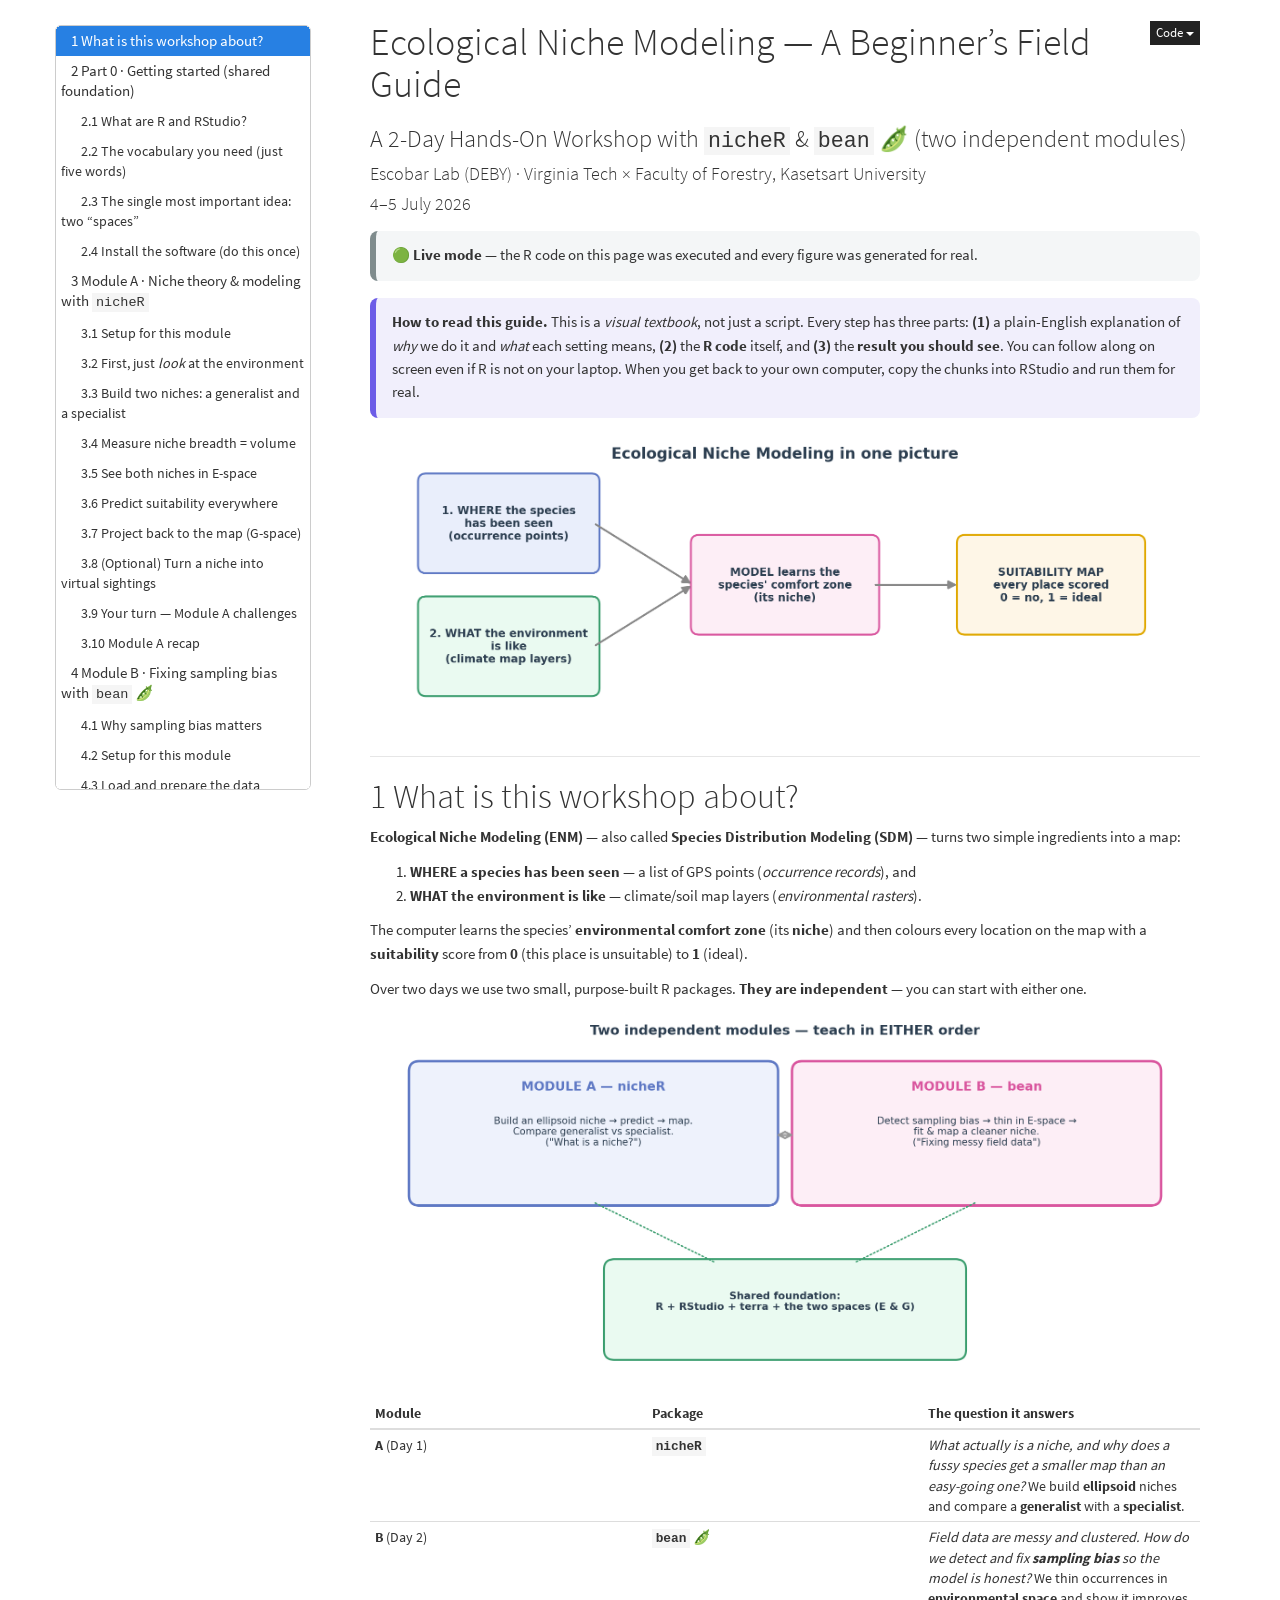
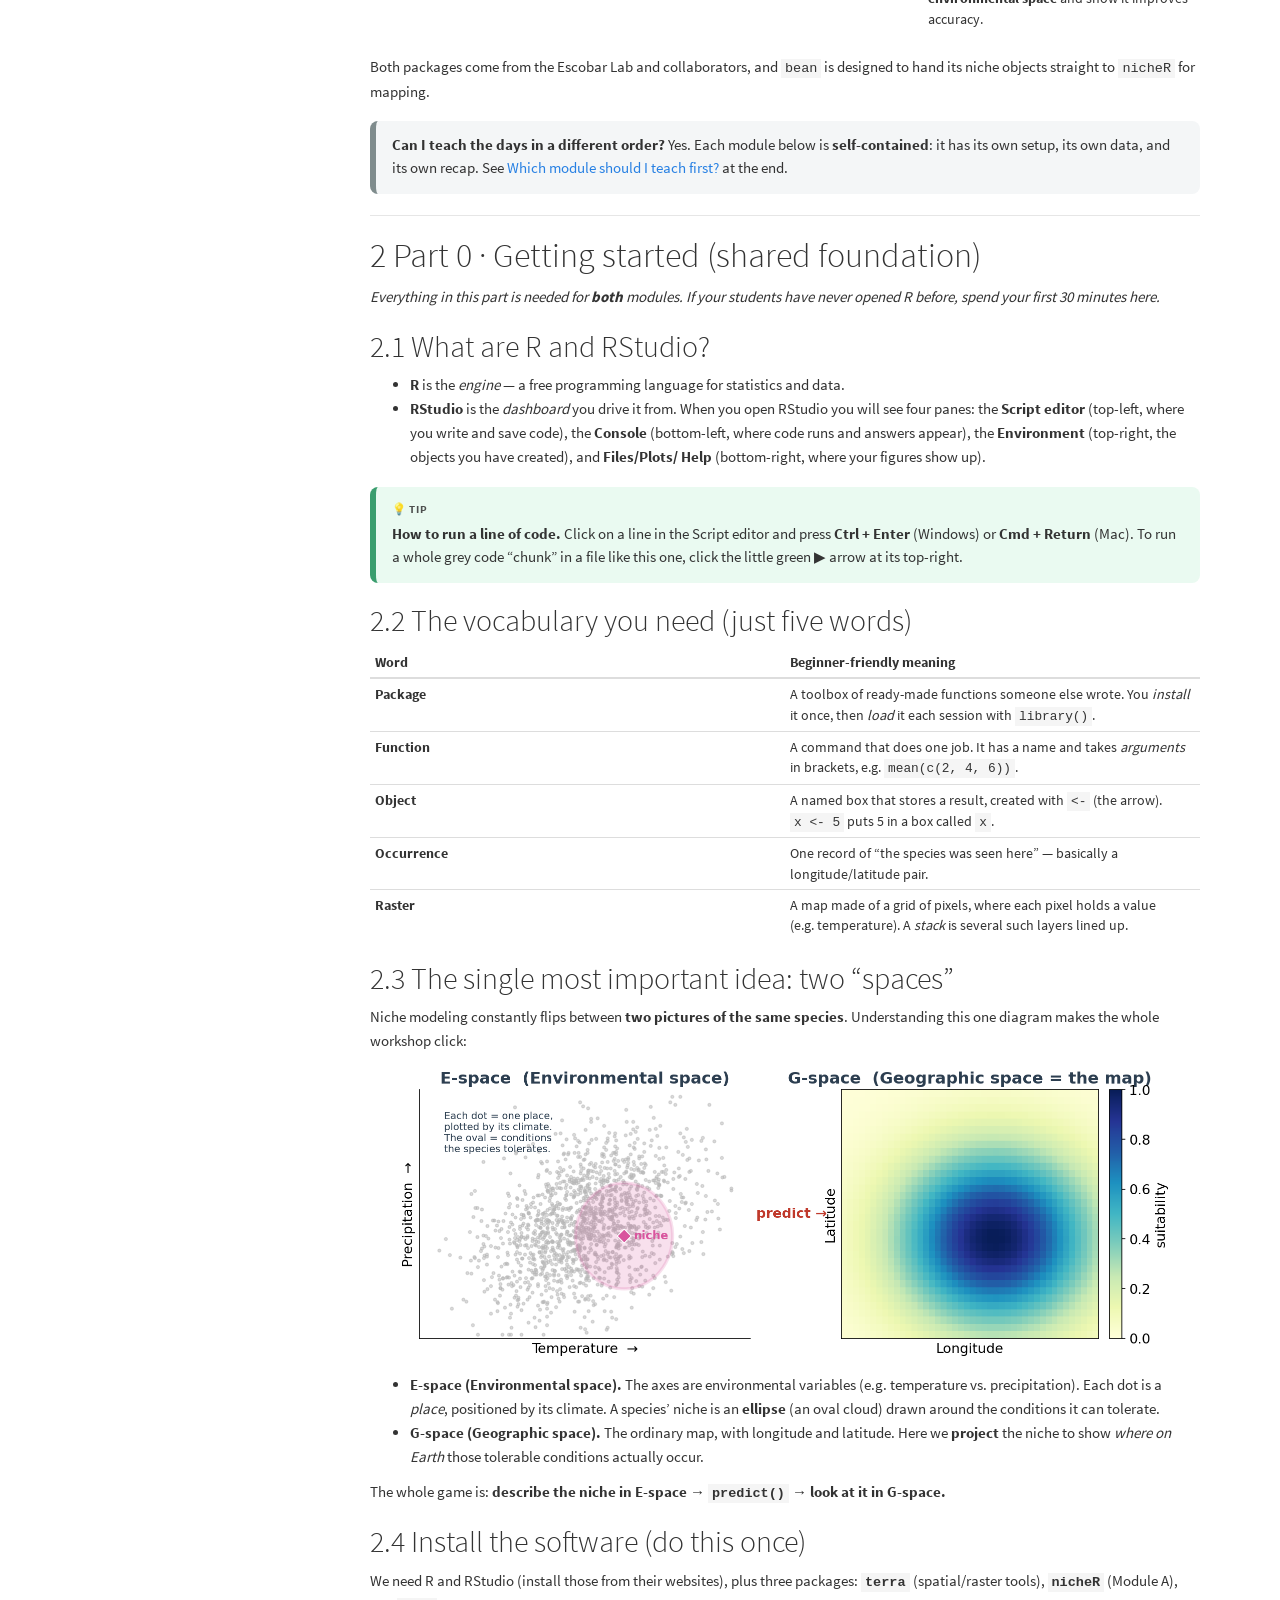
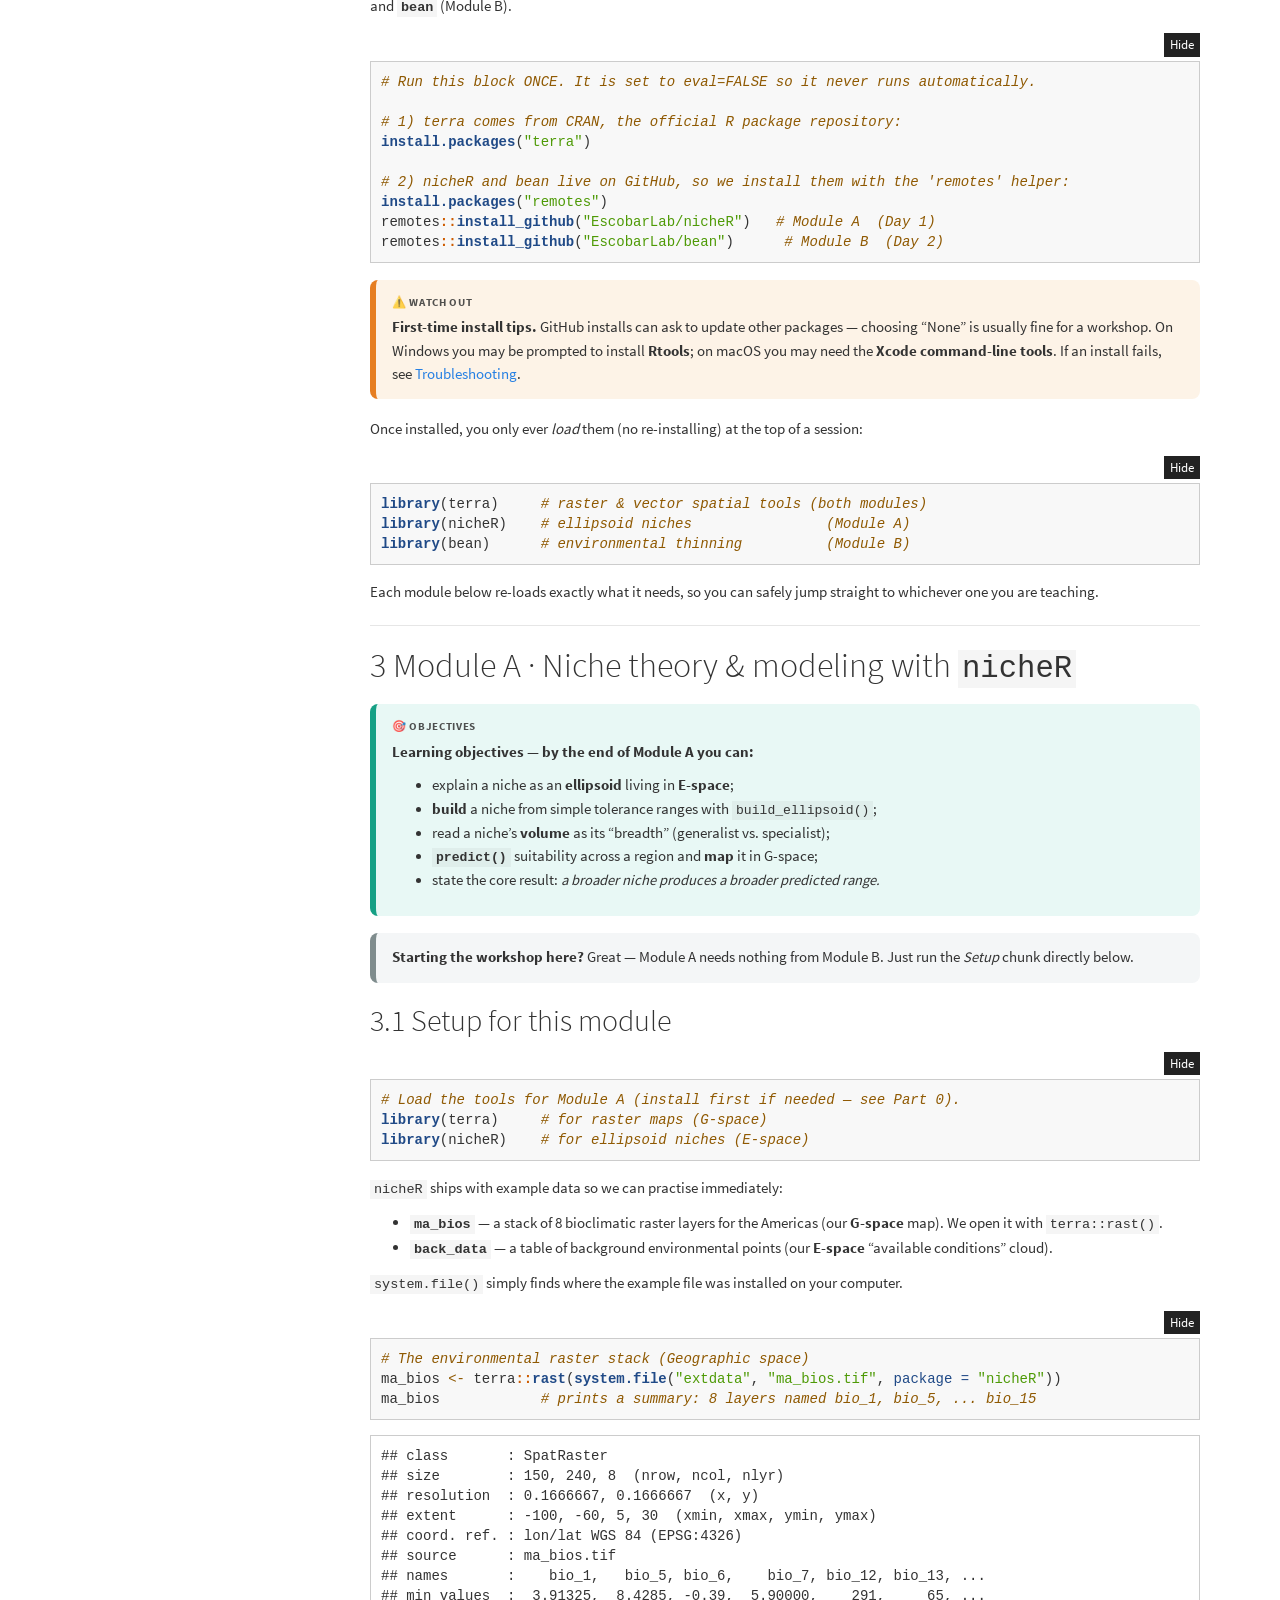
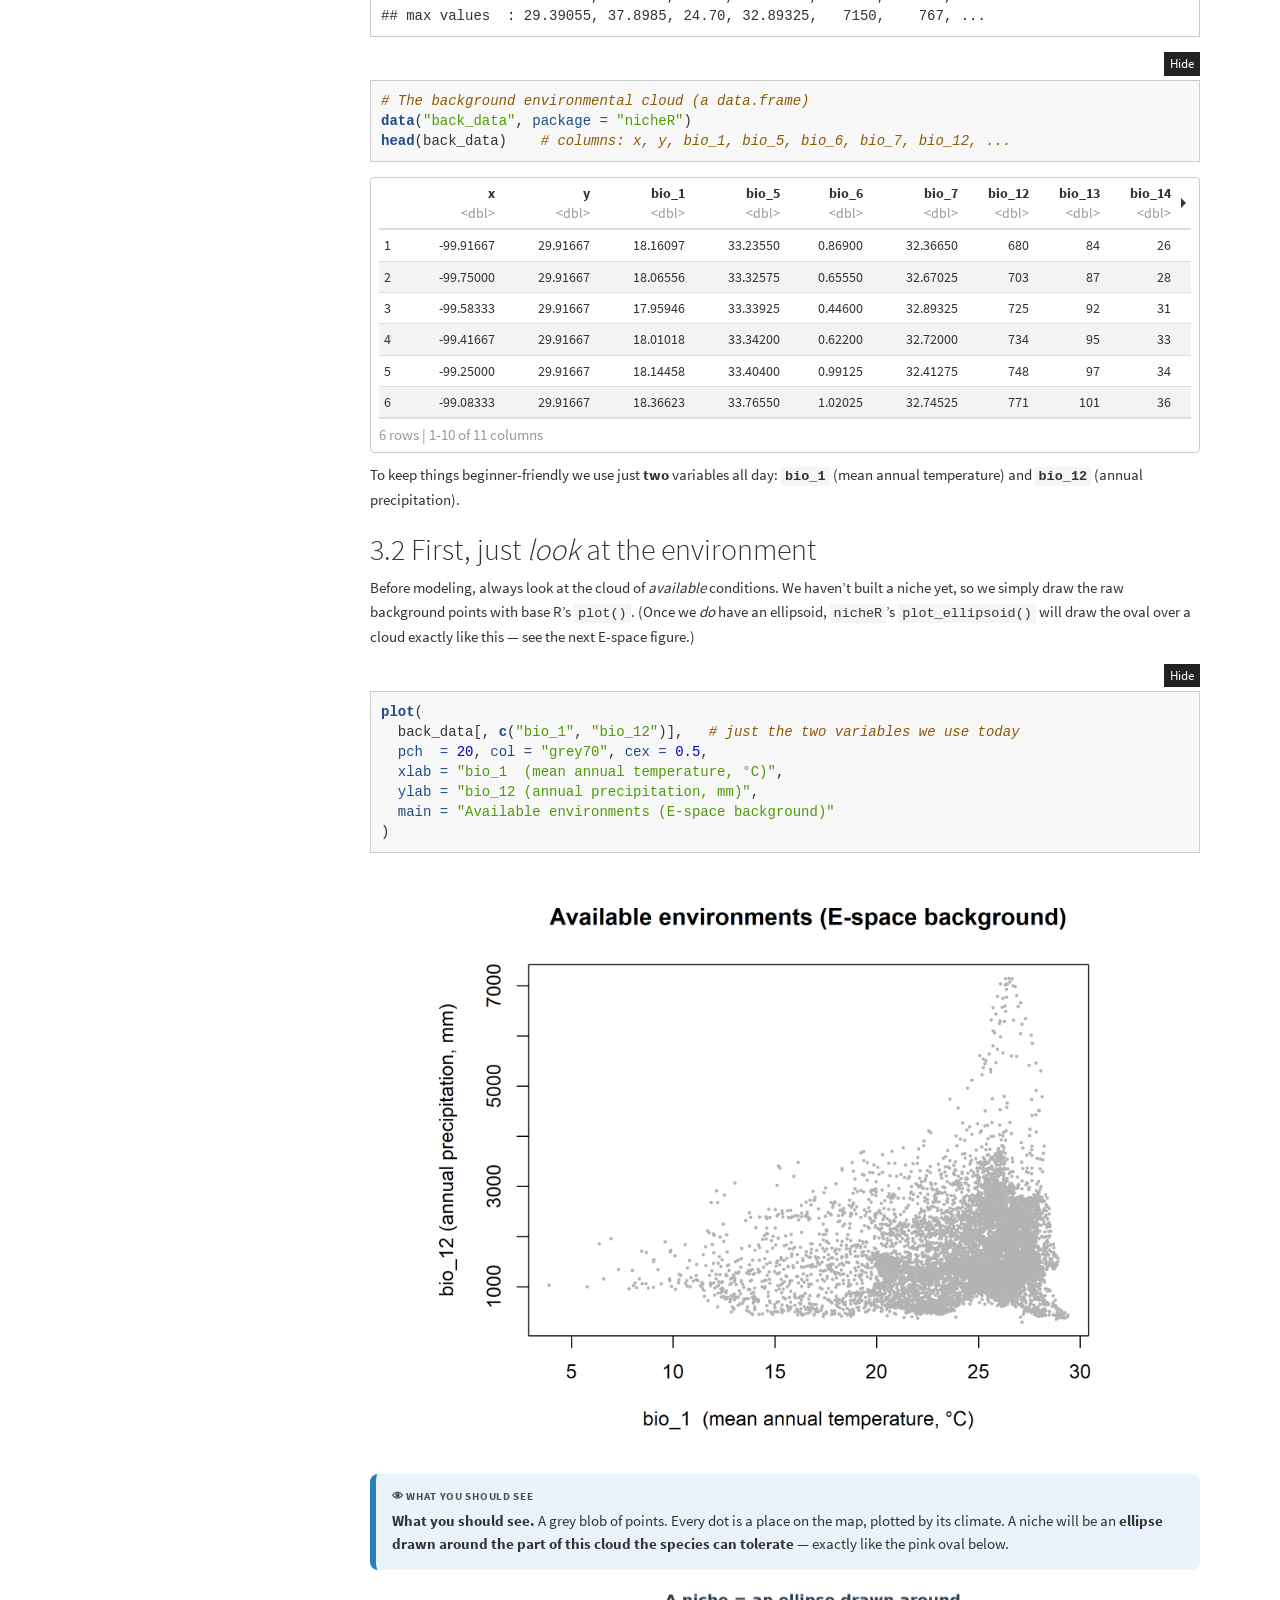
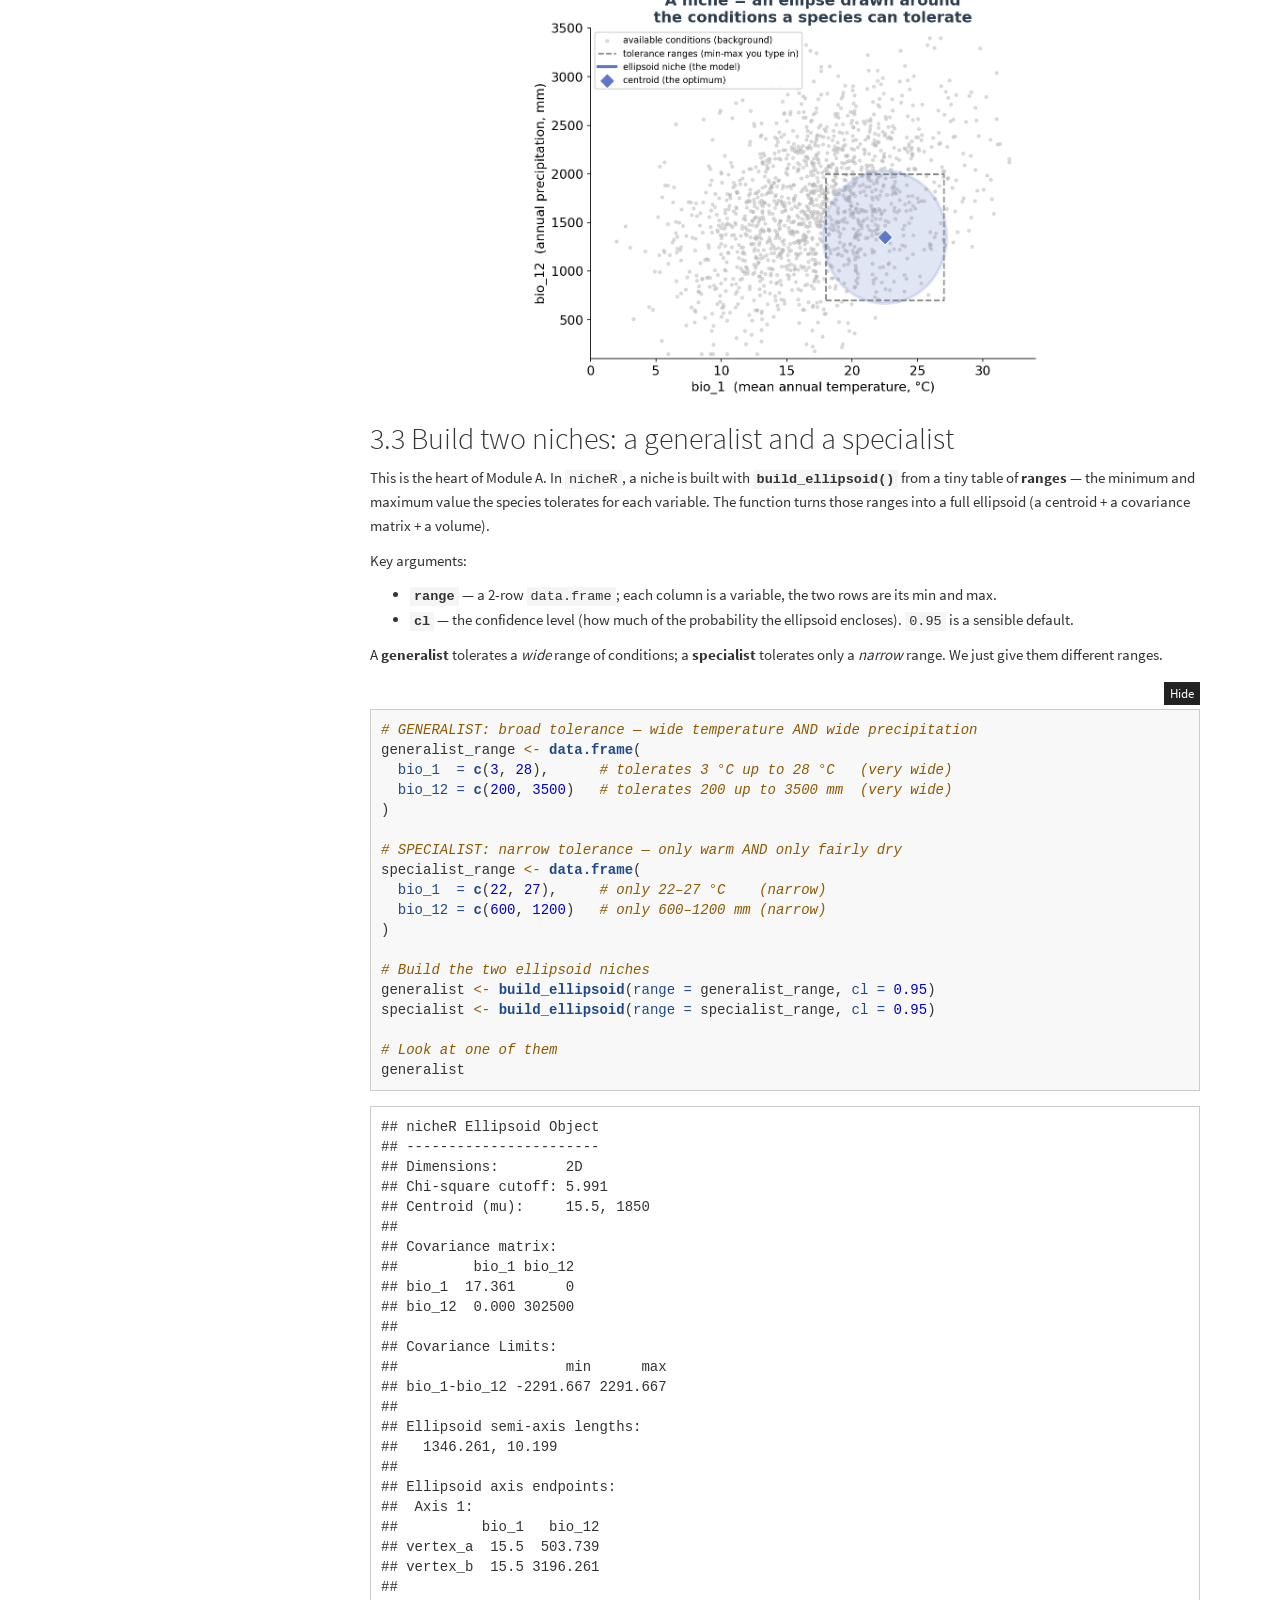
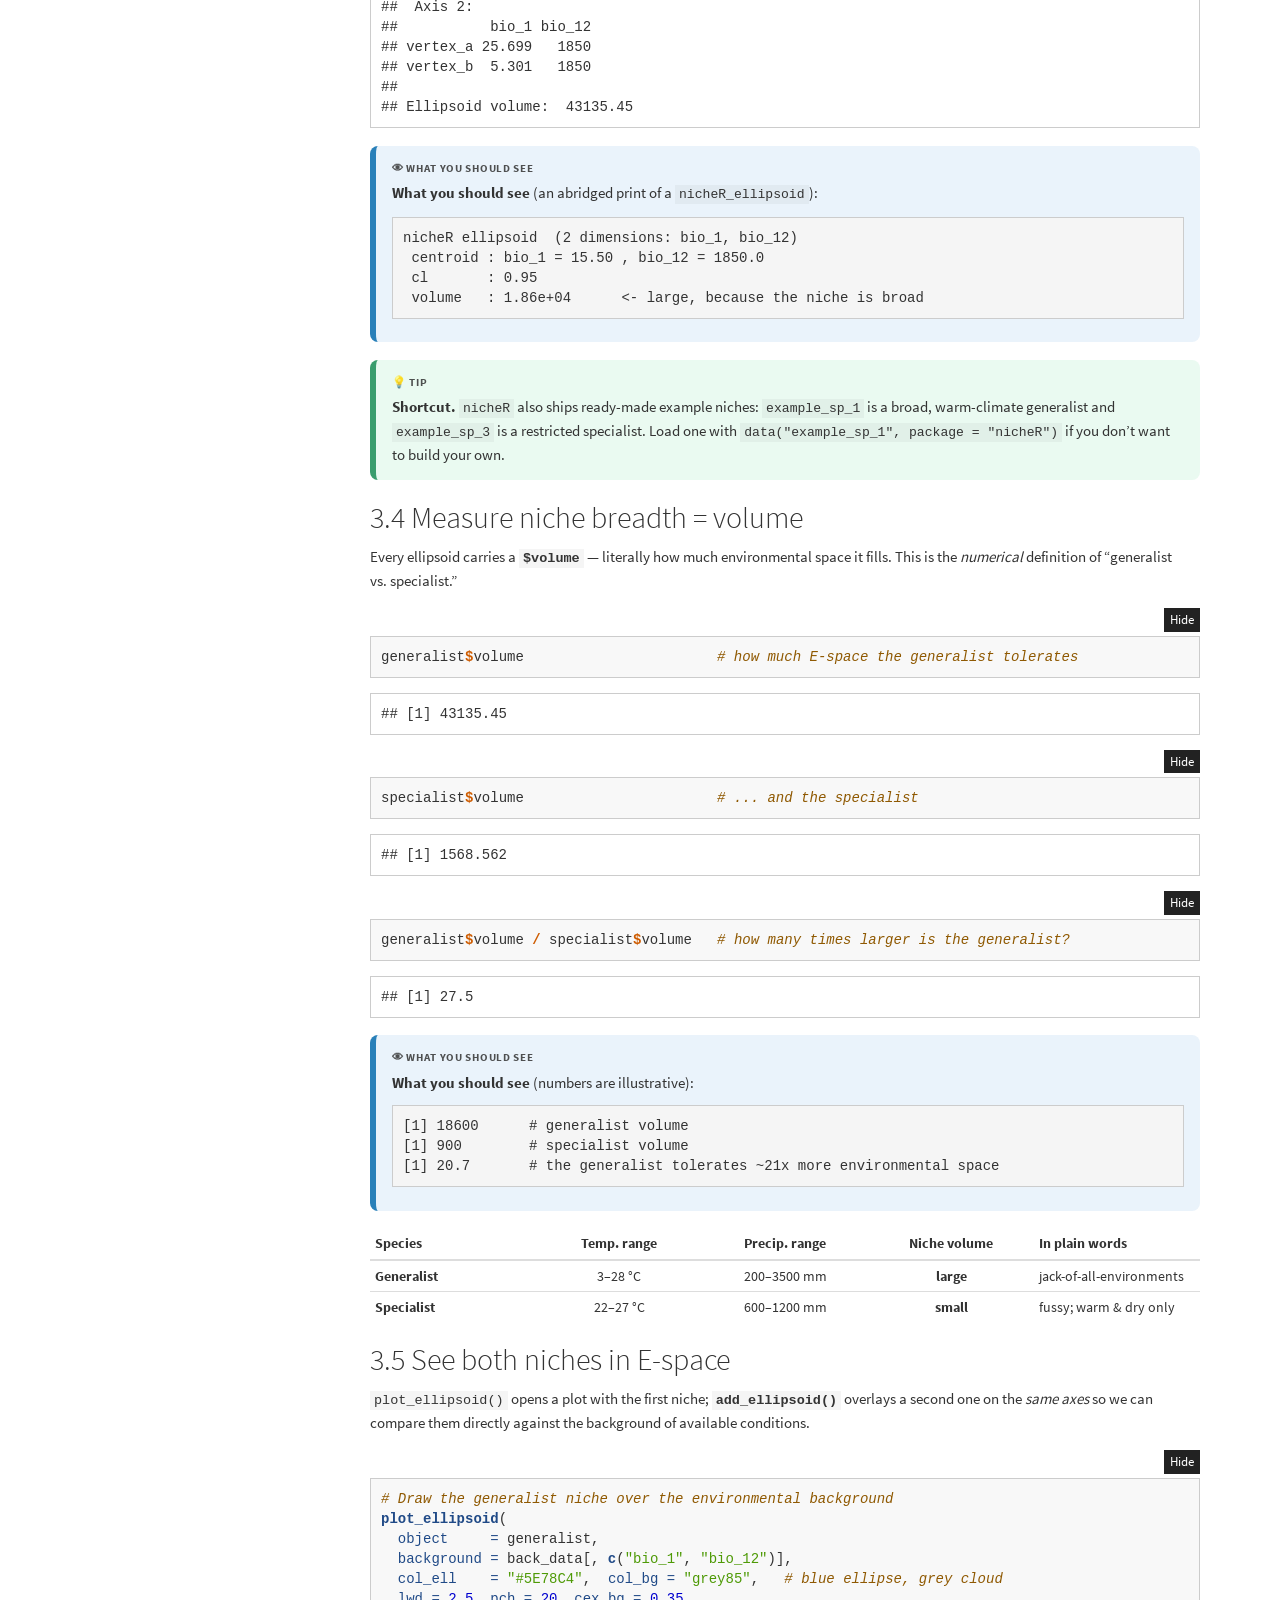
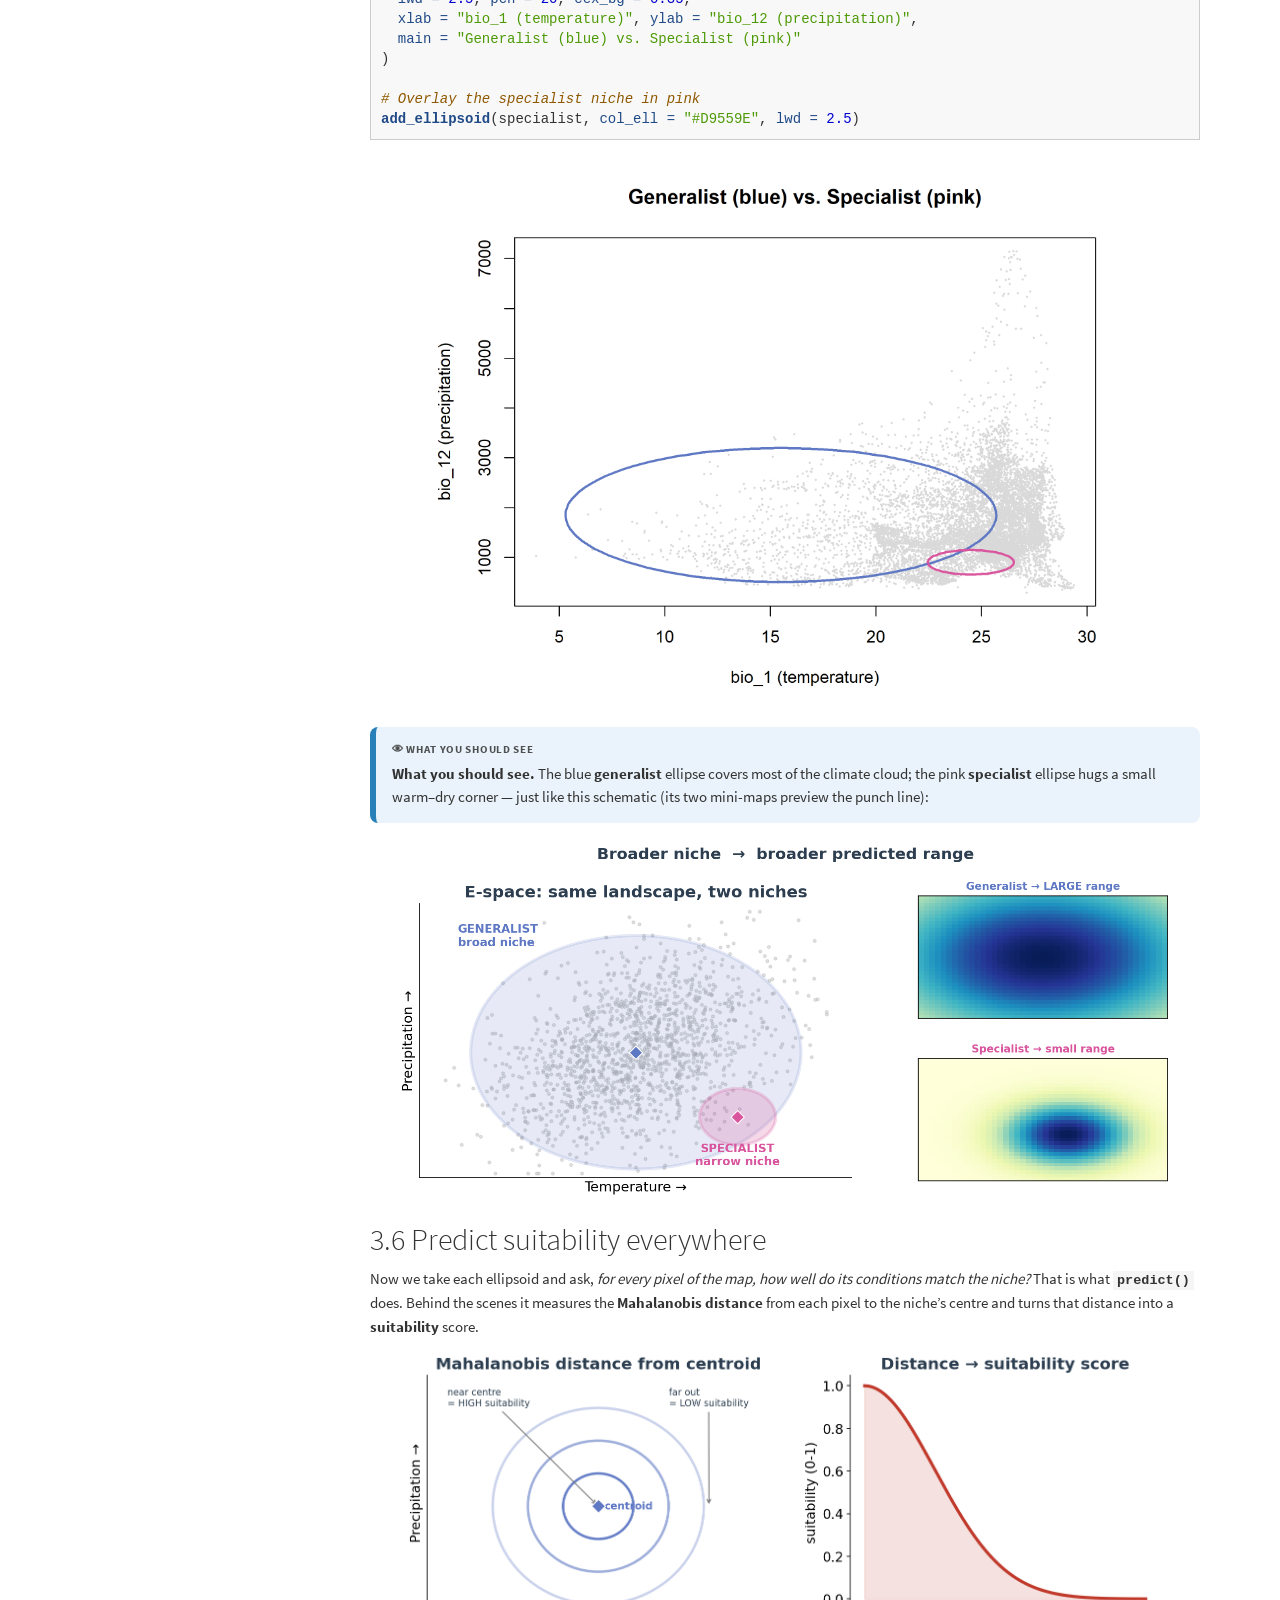
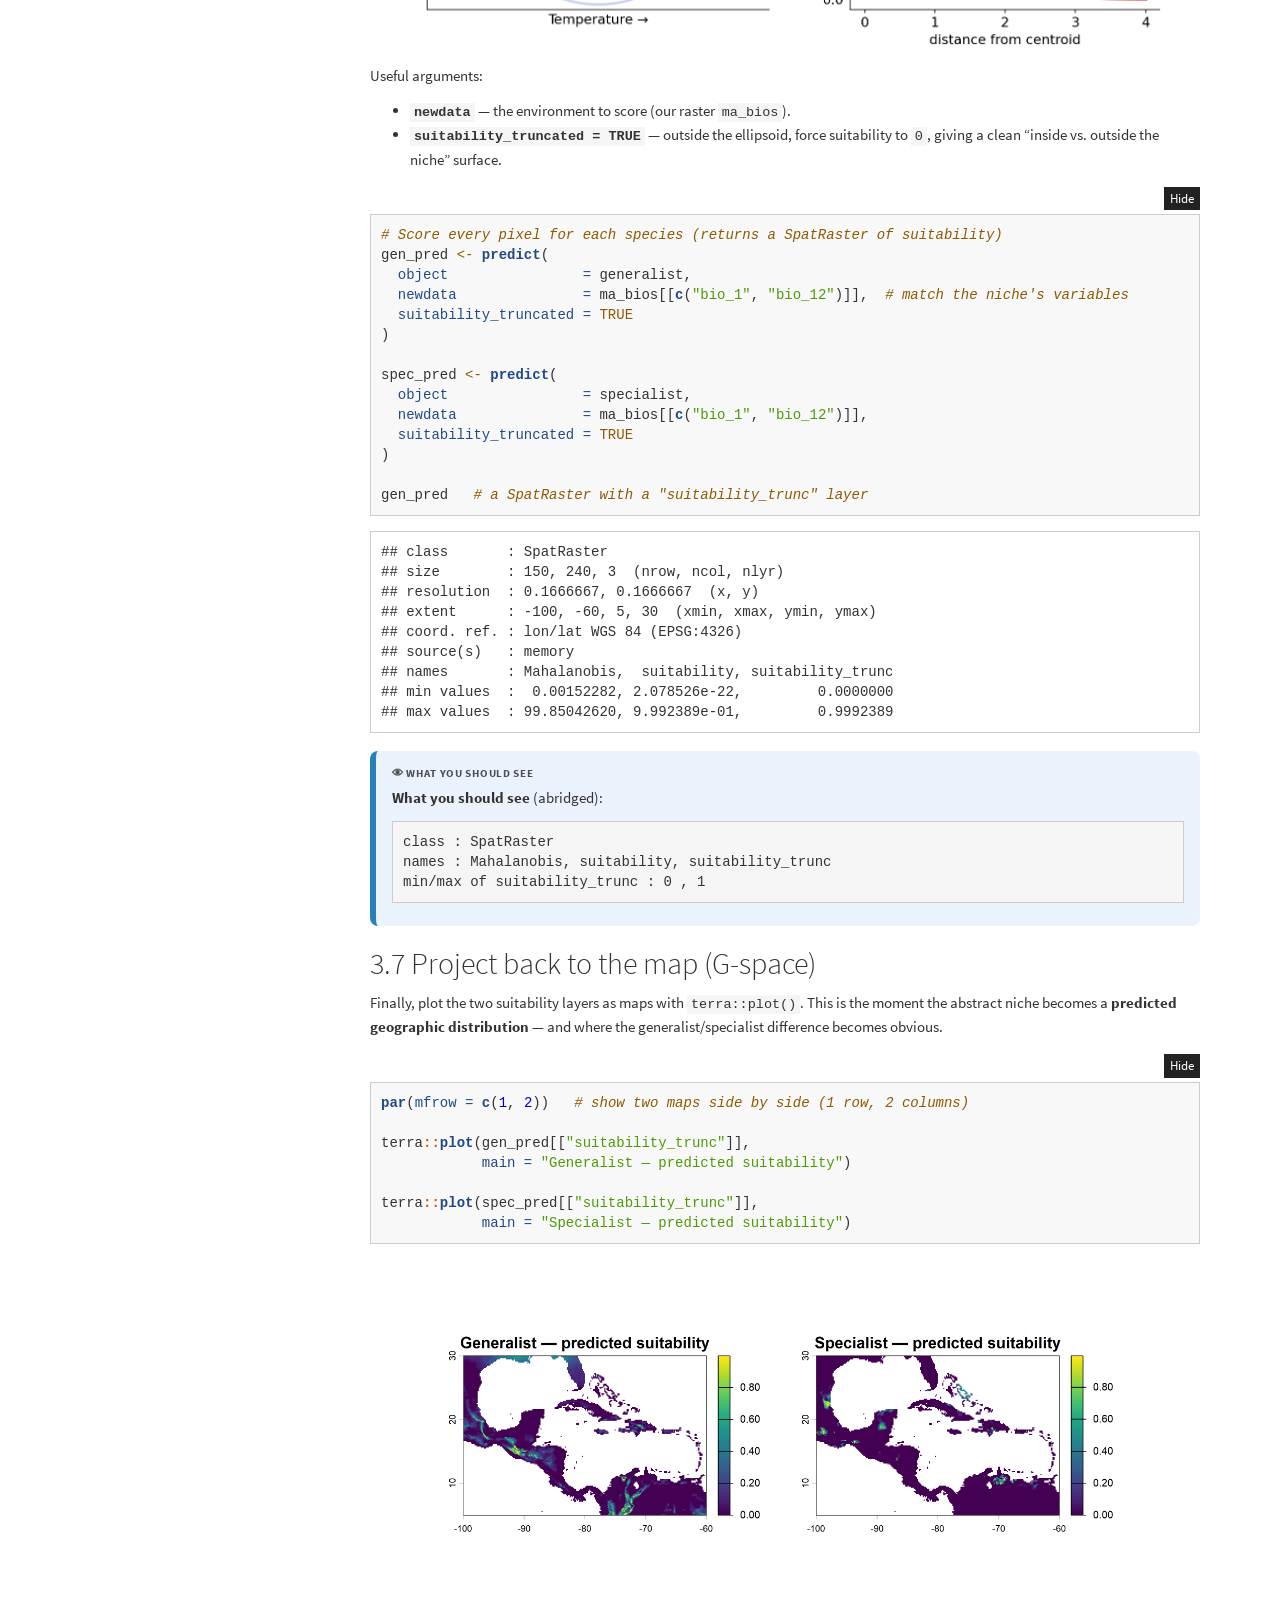
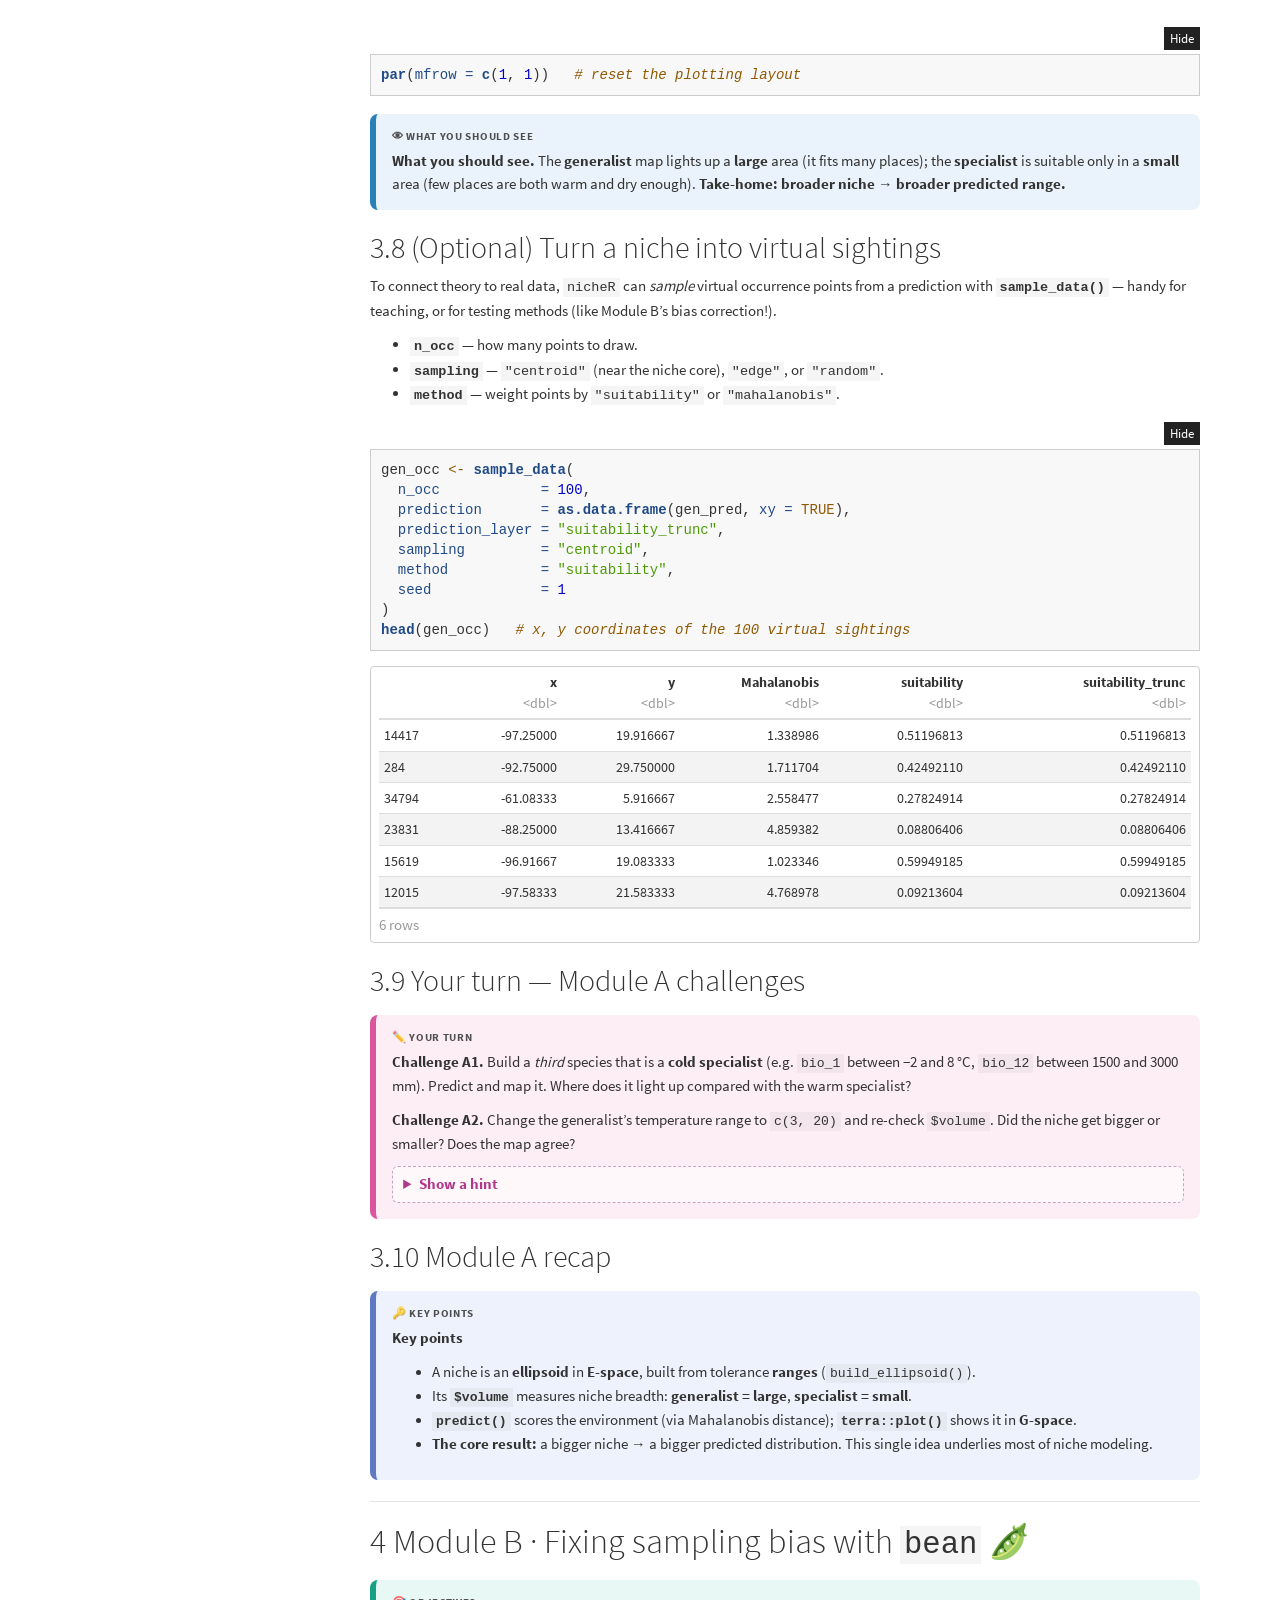
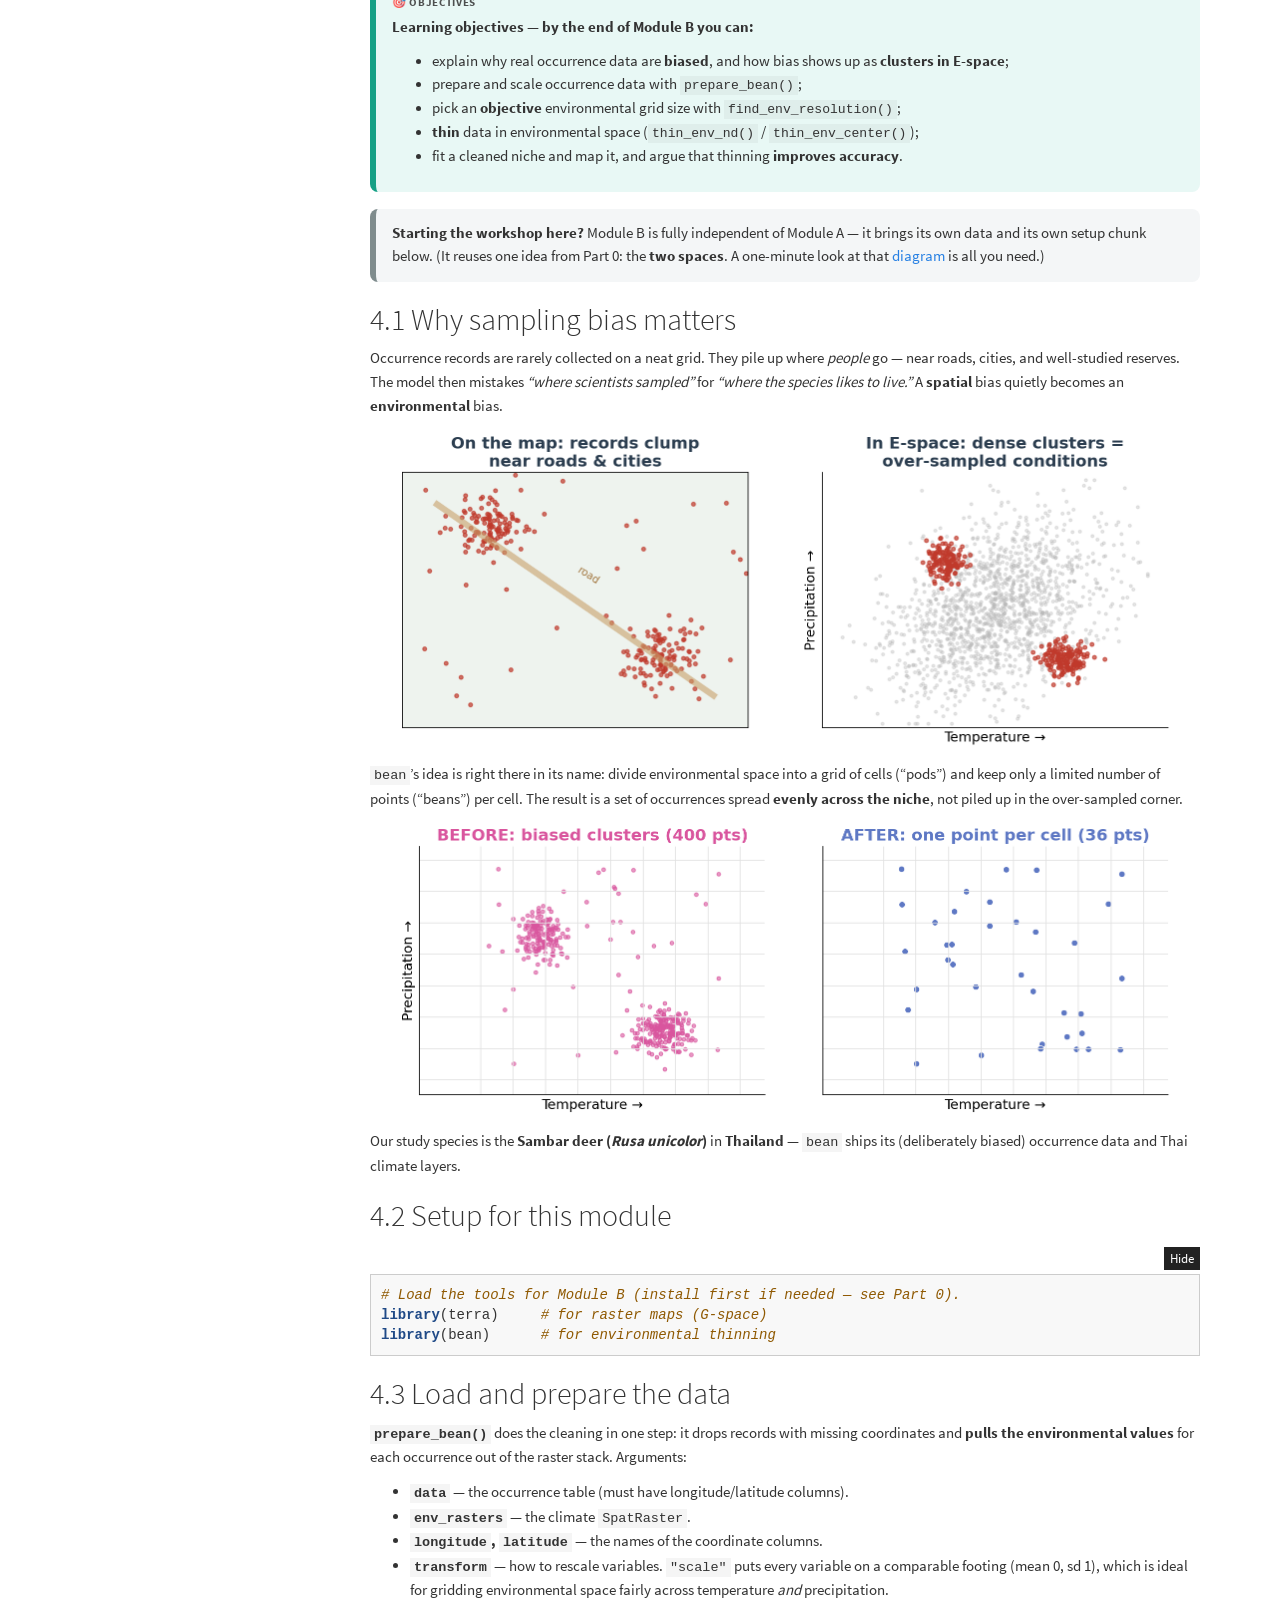
==== ENM_Workshop.html @ 3b2b0e2d "Create ENM_Workshop.html" ====
<!DOCTYPE html>

<html>

<head>

<meta charset="utf-8" />
<meta name="generator" content="pandoc" />
<meta http-equiv="X-UA-Compatible" content="IE=EDGE" />


<meta name="author" content="Escobar Lab (DEBY) · Virginia Tech × Faculty of Forestry, Kasetsart University" />


<title>Ecological Niche Modeling — A Beginner’s Field Guide</title>

<script>// Pandoc 2.9 adds attributes on both header and div. We remove the former (to
// be compatible with the behavior of Pandoc < 2.8).
document.addEventListener('DOMContentLoaded', function(e) {
  var hs = document.querySelectorAll("div.section[class*='level'] > :first-child");
  var i, h, a;
  for (i = 0; i < hs.length; i++) {
    h = hs[i];
    if (!/^h[1-6]$/i.test(h.tagName)) continue;  // it should be a header h1-h6
    a = h.attributes;
    while (a.length > 0) h.removeAttribute(a[0].name);
  }
});
</script>
<script>/*! jQuery v3.6.0 | (c) OpenJS Foundation and other contributors | jquery.org/license */
!function(e,t){"use strict";"object"==typeof module&&"object"==typeof module.exports?module.exports=e.document?t(e,!0):function(e){if(!e.document)throw new Error("jQuery requires a window with a document");return t(e)}:t(e)}("undefined"!=typeof window?window:this,function(C,e){"use strict";var t=[],r=Object.getPrototypeOf,s=t.slice,g=t.flat?function(e){return t.flat.call(e)}:function(e){return t.concat.apply([],e)},u=t.push,i=t.indexOf,n={},o=n.toString,v=n.hasOwnProperty,a=v.toString,l=a.call(Object),y={},m=function(e){return"function"==typeof e&&"number"!=typeof e.nodeType&&"function"!=typeof e.item},x=function(e){return null!=e&&e===e.window},E=C.document,c={type:!0,src:!0,nonce:!0,noModule:!0};function b(e,t,n){var r,i,o=(n=n||E).createElement("script");if(o.text=e,t)for(r in c)(i=t[r]||t.getAttribute&&t.getAttribute(r))&&o.setAttribute(r,i);n.head.appendChild(o).parentNode.removeChild(o)}function w(e){return null==e?e+"":"object"==typeof e||"function"==typeof e?n[o.call(e)]||"object":typeof e}var f="3.6.0",S=function(e,t){return new S.fn.init(e,t)};function p(e){var t=!!e&&"length"in e&&e.length,n=w(e);return!m(e)&&!x(e)&&("array"===n||0===t||"number"==typeof t&&0<t&&t-1 in e)}S.fn=S.prototype={jquery:f,constructor:S,length:0,toArray:function(){return s.call(this)},get:function(e){return null==e?s.call(this):e<0?this[e+this.length]:this[e]},pushStack:function(e){var t=S.merge(this.constructor(),e);return t.prevObject=this,t},each:function(e){return S.each(this,e)},map:function(n){return this.pushStack(S.map(this,function(e,t){return n.call(e,t,e)}))},slice:function(){return this.pushStack(s.apply(this,arguments))},first:function(){return this.eq(0)},last:function(){return this.eq(-1)},even:function(){return this.pushStack(S.grep(this,function(e,t){return(t+1)%2}))},odd:function(){return this.pushStack(S.grep(this,function(e,t){return t%2}))},eq:function(e){var t=this.length,n=+e+(e<0?t:0);return this.pushStack(0<=n&&n<t?[this[n]]:[])},end:function(){return this.prevObject||this.constructor()},push:u,sort:t.sort,splice:t.splice},S.extend=S.fn.extend=function(){var e,t,n,r,i,o,a=arguments[0]||{},s=1,u=arguments.length,l=!1;for("boolean"==typeof a&&(l=a,a=arguments[s]||{},s++),"object"==typeof a||m(a)||(a={}),s===u&&(a=this,s--);s<u;s++)if(null!=(e=arguments[s]))for(t in e)r=e[t],"__proto__"!==t&&a!==r&&(l&&r&&(S.isPlainObject(r)||(i=Array.isArray(r)))?(n=a[t],o=i&&!Array.isArray(n)?[]:i||S.isPlainObject(n)?n:{},i=!1,a[t]=S.extend(l,o,r)):void 0!==r&&(a[t]=r));return a},S.extend({expando:"jQuery"+(f+Math.random()).replace(/\D/g,""),isReady:!0,error:function(e){throw new Error(e)},noop:function(){},isPlainObject:function(e){var t,n;return!(!e||"[object Object]"!==o.call(e))&&(!(t=r(e))||"function"==typeof(n=v.call(t,"constructor")&&t.constructor)&&a.call(n)===l)},isEmptyObject:function(e){var t;for(t in e)return!1;return!0},globalEval:function(e,t,n){b(e,{nonce:t&&t.nonce},n)},each:function(e,t){var n,r=0;if(p(e)){for(n=e.length;r<n;r++)if(!1===t.call(e[r],r,e[r]))break}else for(r in e)if(!1===t.call(e[r],r,e[r]))break;return e},makeArray:function(e,t){var n=t||[];return null!=e&&(p(Object(e))?S.merge(n,"string"==typeof e?[e]:e):u.call(n,e)),n},inArray:function(e,t,n){return null==t?-1:i.call(t,e,n)},merge:function(e,t){for(var n=+t.length,r=0,i=e.length;r<n;r++)e[i++]=t[r];return e.length=i,e},grep:function(e,t,n){for(var r=[],i=0,o=e.length,a=!n;i<o;i++)!t(e[i],i)!==a&&r.push(e[i]);return r},map:function(e,t,n){var r,i,o=0,a=[];if(p(e))for(r=e.length;o<r;o++)null!=(i=t(e[o],o,n))&&a.push(i);else for(o in e)null!=(i=t(e[o],o,n))&&a.push(i);return g(a)},guid:1,support:y}),"function"==typeof Symbol&&(S.fn[Symbol.iterator]=t[Symbol.iterator]),S.each("Boolean Number String Function Array Date RegExp Object Error Symbol".split(" "),function(e,t){n["[object "+t+"]"]=t.toLowerCase()});var d=function(n){var e,d,b,o,i,h,f,g,w,u,l,T,C,a,E,v,s,c,y,S="sizzle"+1*new Date,p=n.document,k=0,r=0,m=ue(),x=ue(),A=ue(),N=ue(),j=function(e,t){return e===t&&(l=!0),0},D={}.hasOwnProperty,t=[],q=t.pop,L=t.push,H=t.push,O=t.slice,P=function(e,t){for(var n=0,r=e.length;n<r;n++)if(e[n]===t)return n;return-1},R="checked|selected|async|autofocus|autoplay|controls|defer|disabled|hidden|ismap|loop|multiple|open|readonly|required|scoped",M="[\\x20\\t\\r\\n\\f]",I="(?:\\\\[\\da-fA-F]{1,6}"+M+"?|\\\\[^\\r\\n\\f]|[\\w-]|[^\0-\\x7f])+",W="\\["+M+"*("+I+")(?:"+M+"*([*^$|!~]?=)"+M+"*(?:'((?:\\\\.|[^\\\\'])*)'|\"((?:\\\\.|[^\\\\\"])*)\"|("+I+"))|)"+M+"*\\]",F=":("+I+")(?:\\((('((?:\\\\.|[^\\\\'])*)'|\"((?:\\\\.|[^\\\\\"])*)\")|((?:\\\\.|[^\\\\()[\\]]|"+W+")*)|.*)\\)|)",B=new RegExp(M+"+","g"),$=new RegExp("^"+M+"+|((?:^|[^\\\\])(?:\\\\.)*)"+M+"+$","g"),_=new RegExp("^"+M+"*,"+M+"*"),z=new RegExp("^"+M+"*([>+~]|"+M+")"+M+"*"),U=new RegExp(M+"|>"),X=new RegExp(F),V=new RegExp("^"+I+"$"),G={ID:new RegExp("^#("+I+")"),CLASS:new RegExp("^\\.("+I+")"),TAG:new RegExp("^("+I+"|[*])"),ATTR:new RegExp("^"+W),PSEUDO:new RegExp("^"+F),CHILD:new RegExp("^:(only|first|last|nth|nth-last)-(child|of-type)(?:\\("+M+"*(even|odd|(([+-]|)(\\d*)n|)"+M+"*(?:([+-]|)"+M+"*(\\d+)|))"+M+"*\\)|)","i"),bool:new RegExp("^(?:"+R+")$","i"),needsContext:new RegExp("^"+M+"*[>+~]|:(even|odd|eq|gt|lt|nth|first|last)(?:\\("+M+"*((?:-\\d)?\\d*)"+M+"*\\)|)(?=[^-]|$)","i")},Y=/HTML$/i,Q=/^(?:input|select|textarea|button)$/i,J=/^h\d$/i,K=/^[^{]+\{\s*\[native \w/,Z=/^(?:#([\w-]+)|(\w+)|\.([\w-]+))$/,ee=/[+~]/,te=new RegExp("\\\\[\\da-fA-F]{1,6}"+M+"?|\\\\([^\\r\\n\\f])","g"),ne=function(e,t){var n="0x"+e.slice(1)-65536;return t||(n<0?String.fromCharCode(n+65536):String.fromCharCode(n>>10|55296,1023&n|56320))},re=/([\0-\x1f\x7f]|^-?\d)|^-$|[^\0-\x1f\x7f-\uFFFF\w-]/g,ie=function(e,t){return t?"\0"===e?"\ufffd":e.slice(0,-1)+"\\"+e.charCodeAt(e.length-1).toString(16)+" ":"\\"+e},oe=function(){T()},ae=be(function(e){return!0===e.disabled&&"fieldset"===e.nodeName.toLowerCase()},{dir:"parentNode",next:"legend"});try{H.apply(t=O.call(p.childNodes),p.childNodes),t[p.childNodes.length].nodeType}catch(e){H={apply:t.length?function(e,t){L.apply(e,O.call(t))}:function(e,t){var n=e.length,r=0;while(e[n++]=t[r++]);e.length=n-1}}}function se(t,e,n,r){var i,o,a,s,u,l,c,f=e&&e.ownerDocument,p=e?e.nodeType:9;if(n=n||[],"string"!=typeof t||!t||1!==p&&9!==p&&11!==p)return n;if(!r&&(T(e),e=e||C,E)){if(11!==p&&(u=Z.exec(t)))if(i=u[1]){if(9===p){if(!(a=e.getElementById(i)))return n;if(a.id===i)return n.push(a),n}else if(f&&(a=f.getElementById(i))&&y(e,a)&&a.id===i)return n.push(a),n}else{if(u[2])return H.apply(n,e.getElementsByTagName(t)),n;if((i=u[3])&&d.getElementsByClassName&&e.getElementsByClassName)return H.apply(n,e.getElementsByClassName(i)),n}if(d.qsa&&!N[t+" "]&&(!v||!v.test(t))&&(1!==p||"object"!==e.nodeName.toLowerCase())){if(c=t,f=e,1===p&&(U.test(t)||z.test(t))){(f=ee.test(t)&&ye(e.parentNode)||e)===e&&d.scope||((s=e.getAttribute("id"))?s=s.replace(re,ie):e.setAttribute("id",s=S)),o=(l=h(t)).length;while(o--)l[o]=(s?"#"+s:":scope")+" "+xe(l[o]);c=l.join(",")}try{return H.apply(n,f.querySelectorAll(c)),n}catch(e){N(t,!0)}finally{s===S&&e.removeAttribute("id")}}}return g(t.replace($,"$1"),e,n,r)}function ue(){var r=[];return function e(t,n){return r.push(t+" ")>b.cacheLength&&delete e[r.shift()],e[t+" "]=n}}function le(e){return e[S]=!0,e}function ce(e){var t=C.createElement("fieldset");try{return!!e(t)}catch(e){return!1}finally{t.parentNode&&t.parentNode.removeChild(t),t=null}}function fe(e,t){var n=e.split("|"),r=n.length;while(r--)b.attrHandle[n[r]]=t}function pe(e,t){var n=t&&e,r=n&&1===e.nodeType&&1===t.nodeType&&e.sourceIndex-t.sourceIndex;if(r)return r;if(n)while(n=n.nextSibling)if(n===t)return-1;return e?1:-1}function de(t){return function(e){return"input"===e.nodeName.toLowerCase()&&e.type===t}}function he(n){return function(e){var t=e.nodeName.toLowerCase();return("input"===t||"button"===t)&&e.type===n}}function ge(t){return function(e){return"form"in e?e.parentNode&&!1===e.disabled?"label"in e?"label"in e.parentNode?e.parentNode.disabled===t:e.disabled===t:e.isDisabled===t||e.isDisabled!==!t&&ae(e)===t:e.disabled===t:"label"in e&&e.disabled===t}}function ve(a){return le(function(o){return o=+o,le(function(e,t){var n,r=a([],e.length,o),i=r.length;while(i--)e[n=r[i]]&&(e[n]=!(t[n]=e[n]))})})}function ye(e){return e&&"undefined"!=typeof e.getElementsByTagName&&e}for(e in d=se.support={},i=se.isXML=function(e){var t=e&&e.namespaceURI,n=e&&(e.ownerDocument||e).documentElement;return!Y.test(t||n&&n.nodeName||"HTML")},T=se.setDocument=function(e){var t,n,r=e?e.ownerDocument||e:p;return r!=C&&9===r.nodeType&&r.documentElement&&(a=(C=r).documentElement,E=!i(C),p!=C&&(n=C.defaultView)&&n.top!==n&&(n.addEventListener?n.addEventListener("unload",oe,!1):n.attachEvent&&n.attachEvent("onunload",oe)),d.scope=ce(function(e){return a.appendChild(e).appendChild(C.createElement("div")),"undefined"!=typeof e.querySelectorAll&&!e.querySelectorAll(":scope fieldset div").length}),d.attributes=ce(function(e){return e.className="i",!e.getAttribute("className")}),d.getElementsByTagName=ce(function(e){return e.appendChild(C.createComment("")),!e.getElementsByTagName("*").length}),d.getElementsByClassName=K.test(C.getElementsByClassName),d.getById=ce(function(e){return a.appendChild(e).id=S,!C.getElementsByName||!C.getElementsByName(S).length}),d.getById?(b.filter.ID=function(e){var t=e.replace(te,ne);return function(e){return e.getAttribute("id")===t}},b.find.ID=function(e,t){if("undefined"!=typeof t.getElementById&&E){var n=t.getElementById(e);return n?[n]:[]}}):(b.filter.ID=function(e){var n=e.replace(te,ne);return function(e){var t="undefined"!=typeof e.getAttributeNode&&e.getAttributeNode("id");return t&&t.value===n}},b.find.ID=function(e,t){if("undefined"!=typeof t.getElementById&&E){var n,r,i,o=t.getElementById(e);if(o){if((n=o.getAttributeNode("id"))&&n.value===e)return[o];i=t.getElementsByName(e),r=0;while(o=i[r++])if((n=o.getAttributeNode("id"))&&n.value===e)return[o]}return[]}}),b.find.TAG=d.getElementsByTagName?function(e,t){return"undefined"!=typeof t.getElementsByTagName?t.getElementsByTagName(e):d.qsa?t.querySelectorAll(e):void 0}:function(e,t){var n,r=[],i=0,o=t.getElementsByTagName(e);if("*"===e){while(n=o[i++])1===n.nodeType&&r.push(n);return r}return o},b.find.CLASS=d.getElementsByClassName&&function(e,t){if("undefined"!=typeof t.getElementsByClassName&&E)return t.getElementsByClassName(e)},s=[],v=[],(d.qsa=K.test(C.querySelectorAll))&&(ce(function(e){var t;a.appendChild(e).innerHTML="<a id='"+S+"'></a><select id='"+S+"-\r\\' msallowcapture=''><option selected=''></option></select>",e.querySelectorAll("[msallowcapture^='']").length&&v.push("[*^$]="+M+"*(?:''|\"\")"),e.querySelectorAll("[selected]").length||v.push("\\["+M+"*(?:value|"+R+")"),e.querySelectorAll("[id~="+S+"-]").length||v.push("~="),(t=C.createElement("input")).setAttribute("name",""),e.appendChild(t),e.querySelectorAll("[name='']").length||v.push("\\["+M+"*name"+M+"*="+M+"*(?:''|\"\")"),e.querySelectorAll(":checked").length||v.push(":checked"),e.querySelectorAll("a#"+S+"+*").length||v.push(".#.+[+~]"),e.querySelectorAll("\\\f"),v.push("[\\r\\n\\f]")}),ce(function(e){e.innerHTML="<a href='' disabled='disabled'></a><select disabled='disabled'><option/></select>";var t=C.createElement("input");t.setAttribute("type","hidden"),e.appendChild(t).setAttribute("name","D"),e.querySelectorAll("[name=d]").length&&v.push("name"+M+"*[*^$|!~]?="),2!==e.querySelectorAll(":enabled").length&&v.push(":enabled",":disabled"),a.appendChild(e).disabled=!0,2!==e.querySelectorAll(":disabled").length&&v.push(":enabled",":disabled"),e.querySelectorAll("*,:x"),v.push(",.*:")})),(d.matchesSelector=K.test(c=a.matches||a.webkitMatchesSelector||a.mozMatchesSelector||a.oMatchesSelector||a.msMatchesSelector))&&ce(function(e){d.disconnectedMatch=c.call(e,"*"),c.call(e,"[s!='']:x"),s.push("!=",F)}),v=v.length&&new RegExp(v.join("|")),s=s.length&&new RegExp(s.join("|")),t=K.test(a.compareDocumentPosition),y=t||K.test(a.contains)?function(e,t){var n=9===e.nodeType?e.documentElement:e,r=t&&t.parentNode;return e===r||!(!r||1!==r.nodeType||!(n.contains?n.contains(r):e.compareDocumentPosition&&16&e.compareDocumentPosition(r)))}:function(e,t){if(t)while(t=t.parentNode)if(t===e)return!0;return!1},j=t?function(e,t){if(e===t)return l=!0,0;var n=!e.compareDocumentPosition-!t.compareDocumentPosition;return n||(1&(n=(e.ownerDocument||e)==(t.ownerDocument||t)?e.compareDocumentPosition(t):1)||!d.sortDetached&&t.compareDocumentPosition(e)===n?e==C||e.ownerDocument==p&&y(p,e)?-1:t==C||t.ownerDocument==p&&y(p,t)?1:u?P(u,e)-P(u,t):0:4&n?-1:1)}:function(e,t){if(e===t)return l=!0,0;var n,r=0,i=e.parentNode,o=t.parentNode,a=[e],s=[t];if(!i||!o)return e==C?-1:t==C?1:i?-1:o?1:u?P(u,e)-P(u,t):0;if(i===o)return pe(e,t);n=e;while(n=n.parentNode)a.unshift(n);n=t;while(n=n.parentNode)s.unshift(n);while(a[r]===s[r])r++;return r?pe(a[r],s[r]):a[r]==p?-1:s[r]==p?1:0}),C},se.matches=function(e,t){return se(e,null,null,t)},se.matchesSelector=function(e,t){if(T(e),d.matchesSelector&&E&&!N[t+" "]&&(!s||!s.test(t))&&(!v||!v.test(t)))try{var n=c.call(e,t);if(n||d.disconnectedMatch||e.document&&11!==e.document.nodeType)return n}catch(e){N(t,!0)}return 0<se(t,C,null,[e]).length},se.contains=function(e,t){return(e.ownerDocument||e)!=C&&T(e),y(e,t)},se.attr=function(e,t){(e.ownerDocument||e)!=C&&T(e);var n=b.attrHandle[t.toLowerCase()],r=n&&D.call(b.attrHandle,t.toLowerCase())?n(e,t,!E):void 0;return void 0!==r?r:d.attributes||!E?e.getAttribute(t):(r=e.getAttributeNode(t))&&r.specified?r.value:null},se.escape=function(e){return(e+"").replace(re,ie)},se.error=function(e){throw new Error("Syntax error, unrecognized expression: "+e)},se.uniqueSort=function(e){var t,n=[],r=0,i=0;if(l=!d.detectDuplicates,u=!d.sortStable&&e.slice(0),e.sort(j),l){while(t=e[i++])t===e[i]&&(r=n.push(i));while(r--)e.splice(n[r],1)}return u=null,e},o=se.getText=function(e){var t,n="",r=0,i=e.nodeType;if(i){if(1===i||9===i||11===i){if("string"==typeof e.textContent)return e.textContent;for(e=e.firstChild;e;e=e.nextSibling)n+=o(e)}else if(3===i||4===i)return e.nodeValue}else while(t=e[r++])n+=o(t);return n},(b=se.selectors={cacheLength:50,createPseudo:le,match:G,attrHandle:{},find:{},relative:{">":{dir:"parentNode",first:!0}," ":{dir:"parentNode"},"+":{dir:"previousSibling",first:!0},"~":{dir:"previousSibling"}},preFilter:{ATTR:function(e){return e[1]=e[1].replace(te,ne),e[3]=(e[3]||e[4]||e[5]||"").replace(te,ne),"~="===e[2]&&(e[3]=" "+e[3]+" "),e.slice(0,4)},CHILD:function(e){return e[1]=e[1].toLowerCase(),"nth"===e[1].slice(0,3)?(e[3]||se.error(e[0]),e[4]=+(e[4]?e[5]+(e[6]||1):2*("even"===e[3]||"odd"===e[3])),e[5]=+(e[7]+e[8]||"odd"===e[3])):e[3]&&se.error(e[0]),e},PSEUDO:function(e){var t,n=!e[6]&&e[2];return G.CHILD.test(e[0])?null:(e[3]?e[2]=e[4]||e[5]||"":n&&X.test(n)&&(t=h(n,!0))&&(t=n.indexOf(")",n.length-t)-n.length)&&(e[0]=e[0].slice(0,t),e[2]=n.slice(0,t)),e.slice(0,3))}},filter:{TAG:function(e){var t=e.replace(te,ne).toLowerCase();return"*"===e?function(){return!0}:function(e){return e.nodeName&&e.nodeName.toLowerCase()===t}},CLASS:function(e){var t=m[e+" "];return t||(t=new RegExp("(^|"+M+")"+e+"("+M+"|$)"))&&m(e,function(e){return t.test("string"==typeof e.className&&e.className||"undefined"!=typeof e.getAttribute&&e.getAttribute("class")||"")})},ATTR:function(n,r,i){return function(e){var t=se.attr(e,n);return null==t?"!="===r:!r||(t+="","="===r?t===i:"!="===r?t!==i:"^="===r?i&&0===t.indexOf(i):"*="===r?i&&-1<t.indexOf(i):"$="===r?i&&t.slice(-i.length)===i:"~="===r?-1<(" "+t.replace(B," ")+" ").indexOf(i):"|="===r&&(t===i||t.slice(0,i.length+1)===i+"-"))}},CHILD:function(h,e,t,g,v){var y="nth"!==h.slice(0,3),m="last"!==h.slice(-4),x="of-type"===e;return 1===g&&0===v?function(e){return!!e.parentNode}:function(e,t,n){var r,i,o,a,s,u,l=y!==m?"nextSibling":"previousSibling",c=e.parentNode,f=x&&e.nodeName.toLowerCase(),p=!n&&!x,d=!1;if(c){if(y){while(l){a=e;while(a=a[l])if(x?a.nodeName.toLowerCase()===f:1===a.nodeType)return!1;u=l="only"===h&&!u&&"nextSibling"}return!0}if(u=[m?c.firstChild:c.lastChild],m&&p){d=(s=(r=(i=(o=(a=c)[S]||(a[S]={}))[a.uniqueID]||(o[a.uniqueID]={}))[h]||[])[0]===k&&r[1])&&r[2],a=s&&c.childNodes[s];while(a=++s&&a&&a[l]||(d=s=0)||u.pop())if(1===a.nodeType&&++d&&a===e){i[h]=[k,s,d];break}}else if(p&&(d=s=(r=(i=(o=(a=e)[S]||(a[S]={}))[a.uniqueID]||(o[a.uniqueID]={}))[h]||[])[0]===k&&r[1]),!1===d)while(a=++s&&a&&a[l]||(d=s=0)||u.pop())if((x?a.nodeName.toLowerCase()===f:1===a.nodeType)&&++d&&(p&&((i=(o=a[S]||(a[S]={}))[a.uniqueID]||(o[a.uniqueID]={}))[h]=[k,d]),a===e))break;return(d-=v)===g||d%g==0&&0<=d/g}}},PSEUDO:function(e,o){var t,a=b.pseudos[e]||b.setFilters[e.toLowerCase()]||se.error("unsupported pseudo: "+e);return a[S]?a(o):1<a.length?(t=[e,e,"",o],b.setFilters.hasOwnProperty(e.toLowerCase())?le(function(e,t){var n,r=a(e,o),i=r.length;while(i--)e[n=P(e,r[i])]=!(t[n]=r[i])}):function(e){return a(e,0,t)}):a}},pseudos:{not:le(function(e){var r=[],i=[],s=f(e.replace($,"$1"));return s[S]?le(function(e,t,n,r){var i,o=s(e,null,r,[]),a=e.length;while(a--)(i=o[a])&&(e[a]=!(t[a]=i))}):function(e,t,n){return r[0]=e,s(r,null,n,i),r[0]=null,!i.pop()}}),has:le(function(t){return function(e){return 0<se(t,e).length}}),contains:le(function(t){return t=t.replace(te,ne),function(e){return-1<(e.textContent||o(e)).indexOf(t)}}),lang:le(function(n){return V.test(n||"")||se.error("unsupported lang: "+n),n=n.replace(te,ne).toLowerCase(),function(e){var t;do{if(t=E?e.lang:e.getAttribute("xml:lang")||e.getAttribute("lang"))return(t=t.toLowerCase())===n||0===t.indexOf(n+"-")}while((e=e.parentNode)&&1===e.nodeType);return!1}}),target:function(e){var t=n.location&&n.location.hash;return t&&t.slice(1)===e.id},root:function(e){return e===a},focus:function(e){return e===C.activeElement&&(!C.hasFocus||C.hasFocus())&&!!(e.type||e.href||~e.tabIndex)},enabled:ge(!1),disabled:ge(!0),checked:function(e){var t=e.nodeName.toLowerCase();return"input"===t&&!!e.checked||"option"===t&&!!e.selected},selected:function(e){return e.parentNode&&e.parentNode.selectedIndex,!0===e.selected},empty:function(e){for(e=e.firstChild;e;e=e.nextSibling)if(e.nodeType<6)return!1;return!0},parent:function(e){return!b.pseudos.empty(e)},header:function(e){return J.test(e.nodeName)},input:function(e){return Q.test(e.nodeName)},button:function(e){var t=e.nodeName.toLowerCase();return"input"===t&&"button"===e.type||"button"===t},text:function(e){var t;return"input"===e.nodeName.toLowerCase()&&"text"===e.type&&(null==(t=e.getAttribute("type"))||"text"===t.toLowerCase())},first:ve(function(){return[0]}),last:ve(function(e,t){return[t-1]}),eq:ve(function(e,t,n){return[n<0?n+t:n]}),even:ve(function(e,t){for(var n=0;n<t;n+=2)e.push(n);return e}),odd:ve(function(e,t){for(var n=1;n<t;n+=2)e.push(n);return e}),lt:ve(function(e,t,n){for(var r=n<0?n+t:t<n?t:n;0<=--r;)e.push(r);return e}),gt:ve(function(e,t,n){for(var r=n<0?n+t:n;++r<t;)e.push(r);return e})}}).pseudos.nth=b.pseudos.eq,{radio:!0,checkbox:!0,file:!0,password:!0,image:!0})b.pseudos[e]=de(e);for(e in{submit:!0,reset:!0})b.pseudos[e]=he(e);function me(){}function xe(e){for(var t=0,n=e.length,r="";t<n;t++)r+=e[t].value;return r}function be(s,e,t){var u=e.dir,l=e.next,c=l||u,f=t&&"parentNode"===c,p=r++;return e.first?function(e,t,n){while(e=e[u])if(1===e.nodeType||f)return s(e,t,n);return!1}:function(e,t,n){var r,i,o,a=[k,p];if(n){while(e=e[u])if((1===e.nodeType||f)&&s(e,t,n))return!0}else while(e=e[u])if(1===e.nodeType||f)if(i=(o=e[S]||(e[S]={}))[e.uniqueID]||(o[e.uniqueID]={}),l&&l===e.nodeName.toLowerCase())e=e[u]||e;else{if((r=i[c])&&r[0]===k&&r[1]===p)return a[2]=r[2];if((i[c]=a)[2]=s(e,t,n))return!0}return!1}}function we(i){return 1<i.length?function(e,t,n){var r=i.length;while(r--)if(!i[r](e,t,n))return!1;return!0}:i[0]}function Te(e,t,n,r,i){for(var o,a=[],s=0,u=e.length,l=null!=t;s<u;s++)(o=e[s])&&(n&&!n(o,r,i)||(a.push(o),l&&t.push(s)));return a}function Ce(d,h,g,v,y,e){return v&&!v[S]&&(v=Ce(v)),y&&!y[S]&&(y=Ce(y,e)),le(function(e,t,n,r){var i,o,a,s=[],u=[],l=t.length,c=e||function(e,t,n){for(var r=0,i=t.length;r<i;r++)se(e,t[r],n);return n}(h||"*",n.nodeType?[n]:n,[]),f=!d||!e&&h?c:Te(c,s,d,n,r),p=g?y||(e?d:l||v)?[]:t:f;if(g&&g(f,p,n,r),v){i=Te(p,u),v(i,[],n,r),o=i.length;while(o--)(a=i[o])&&(p[u[o]]=!(f[u[o]]=a))}if(e){if(y||d){if(y){i=[],o=p.length;while(o--)(a=p[o])&&i.push(f[o]=a);y(null,p=[],i,r)}o=p.length;while(o--)(a=p[o])&&-1<(i=y?P(e,a):s[o])&&(e[i]=!(t[i]=a))}}else p=Te(p===t?p.splice(l,p.length):p),y?y(null,t,p,r):H.apply(t,p)})}function Ee(e){for(var i,t,n,r=e.length,o=b.relative[e[0].type],a=o||b.relative[" "],s=o?1:0,u=be(function(e){return e===i},a,!0),l=be(function(e){return-1<P(i,e)},a,!0),c=[function(e,t,n){var r=!o&&(n||t!==w)||((i=t).nodeType?u(e,t,n):l(e,t,n));return i=null,r}];s<r;s++)if(t=b.relative[e[s].type])c=[be(we(c),t)];else{if((t=b.filter[e[s].type].apply(null,e[s].matches))[S]){for(n=++s;n<r;n++)if(b.relative[e[n].type])break;return Ce(1<s&&we(c),1<s&&xe(e.slice(0,s-1).concat({value:" "===e[s-2].type?"*":""})).replace($,"$1"),t,s<n&&Ee(e.slice(s,n)),n<r&&Ee(e=e.slice(n)),n<r&&xe(e))}c.push(t)}return we(c)}return me.prototype=b.filters=b.pseudos,b.setFilters=new me,h=se.tokenize=function(e,t){var n,r,i,o,a,s,u,l=x[e+" "];if(l)return t?0:l.slice(0);a=e,s=[],u=b.preFilter;while(a){for(o in n&&!(r=_.exec(a))||(r&&(a=a.slice(r[0].length)||a),s.push(i=[])),n=!1,(r=z.exec(a))&&(n=r.shift(),i.push({value:n,type:r[0].replace($," ")}),a=a.slice(n.length)),b.filter)!(r=G[o].exec(a))||u[o]&&!(r=u[o](r))||(n=r.shift(),i.push({value:n,type:o,matches:r}),a=a.slice(n.length));if(!n)break}return t?a.length:a?se.error(e):x(e,s).slice(0)},f=se.compile=function(e,t){var n,v,y,m,x,r,i=[],o=[],a=A[e+" "];if(!a){t||(t=h(e)),n=t.length;while(n--)(a=Ee(t[n]))[S]?i.push(a):o.push(a);(a=A(e,(v=o,m=0<(y=i).length,x=0<v.length,r=function(e,t,n,r,i){var o,a,s,u=0,l="0",c=e&&[],f=[],p=w,d=e||x&&b.find.TAG("*",i),h=k+=null==p?1:Math.random()||.1,g=d.length;for(i&&(w=t==C||t||i);l!==g&&null!=(o=d[l]);l++){if(x&&o){a=0,t||o.ownerDocument==C||(T(o),n=!E);while(s=v[a++])if(s(o,t||C,n)){r.push(o);break}i&&(k=h)}m&&((o=!s&&o)&&u--,e&&c.push(o))}if(u+=l,m&&l!==u){a=0;while(s=y[a++])s(c,f,t,n);if(e){if(0<u)while(l--)c[l]||f[l]||(f[l]=q.call(r));f=Te(f)}H.apply(r,f),i&&!e&&0<f.length&&1<u+y.length&&se.uniqueSort(r)}return i&&(k=h,w=p),c},m?le(r):r))).selector=e}return a},g=se.select=function(e,t,n,r){var i,o,a,s,u,l="function"==typeof e&&e,c=!r&&h(e=l.selector||e);if(n=n||[],1===c.length){if(2<(o=c[0]=c[0].slice(0)).length&&"ID"===(a=o[0]).type&&9===t.nodeType&&E&&b.relative[o[1].type]){if(!(t=(b.find.ID(a.matches[0].replace(te,ne),t)||[])[0]))return n;l&&(t=t.parentNode),e=e.slice(o.shift().value.length)}i=G.needsContext.test(e)?0:o.length;while(i--){if(a=o[i],b.relative[s=a.type])break;if((u=b.find[s])&&(r=u(a.matches[0].replace(te,ne),ee.test(o[0].type)&&ye(t.parentNode)||t))){if(o.splice(i,1),!(e=r.length&&xe(o)))return H.apply(n,r),n;break}}}return(l||f(e,c))(r,t,!E,n,!t||ee.test(e)&&ye(t.parentNode)||t),n},d.sortStable=S.split("").sort(j).join("")===S,d.detectDuplicates=!!l,T(),d.sortDetached=ce(function(e){return 1&e.compareDocumentPosition(C.createElement("fieldset"))}),ce(function(e){return e.innerHTML="<a href='#'></a>","#"===e.firstChild.getAttribute("href")})||fe("type|href|height|width",function(e,t,n){if(!n)return e.getAttribute(t,"type"===t.toLowerCase()?1:2)}),d.attributes&&ce(function(e){return e.innerHTML="<input/>",e.firstChild.setAttribute("value",""),""===e.firstChild.getAttribute("value")})||fe("value",function(e,t,n){if(!n&&"input"===e.nodeName.toLowerCase())return e.defaultValue}),ce(function(e){return null==e.getAttribute("disabled")})||fe(R,function(e,t,n){var r;if(!n)return!0===e[t]?t.toLowerCase():(r=e.getAttributeNode(t))&&r.specified?r.value:null}),se}(C);S.find=d,S.expr=d.selectors,S.expr[":"]=S.expr.pseudos,S.uniqueSort=S.unique=d.uniqueSort,S.text=d.getText,S.isXMLDoc=d.isXML,S.contains=d.contains,S.escapeSelector=d.escape;var h=function(e,t,n){var r=[],i=void 0!==n;while((e=e[t])&&9!==e.nodeType)if(1===e.nodeType){if(i&&S(e).is(n))break;r.push(e)}return r},T=function(e,t){for(var n=[];e;e=e.nextSibling)1===e.nodeType&&e!==t&&n.push(e);return n},k=S.expr.match.needsContext;function A(e,t){return e.nodeName&&e.nodeName.toLowerCase()===t.toLowerCase()}var N=/^<([a-z][^\/\0>:\x20\t\r\n\f]*)[\x20\t\r\n\f]*\/?>(?:<\/\1>|)$/i;function j(e,n,r){return m(n)?S.grep(e,function(e,t){return!!n.call(e,t,e)!==r}):n.nodeType?S.grep(e,function(e){return e===n!==r}):"string"!=typeof n?S.grep(e,function(e){return-1<i.call(n,e)!==r}):S.filter(n,e,r)}S.filter=function(e,t,n){var r=t[0];return n&&(e=":not("+e+")"),1===t.length&&1===r.nodeType?S.find.matchesSelector(r,e)?[r]:[]:S.find.matches(e,S.grep(t,function(e){return 1===e.nodeType}))},S.fn.extend({find:function(e){var t,n,r=this.length,i=this;if("string"!=typeof e)return this.pushStack(S(e).filter(function(){for(t=0;t<r;t++)if(S.contains(i[t],this))return!0}));for(n=this.pushStack([]),t=0;t<r;t++)S.find(e,i[t],n);return 1<r?S.uniqueSort(n):n},filter:function(e){return this.pushStack(j(this,e||[],!1))},not:function(e){return this.pushStack(j(this,e||[],!0))},is:function(e){return!!j(this,"string"==typeof e&&k.test(e)?S(e):e||[],!1).length}});var D,q=/^(?:\s*(<[\w\W]+>)[^>]*|#([\w-]+))$/;(S.fn.init=function(e,t,n){var r,i;if(!e)return this;if(n=n||D,"string"==typeof e){if(!(r="<"===e[0]&&">"===e[e.length-1]&&3<=e.length?[null,e,null]:q.exec(e))||!r[1]&&t)return!t||t.jquery?(t||n).find(e):this.constructor(t).find(e);if(r[1]){if(t=t instanceof S?t[0]:t,S.merge(this,S.parseHTML(r[1],t&&t.nodeType?t.ownerDocument||t:E,!0)),N.test(r[1])&&S.isPlainObject(t))for(r in t)m(this[r])?this[r](t[r]):this.attr(r,t[r]);return this}return(i=E.getElementById(r[2]))&&(this[0]=i,this.length=1),this}return e.nodeType?(this[0]=e,this.length=1,this):m(e)?void 0!==n.ready?n.ready(e):e(S):S.makeArray(e,this)}).prototype=S.fn,D=S(E);var L=/^(?:parents|prev(?:Until|All))/,H={children:!0,contents:!0,next:!0,prev:!0};function O(e,t){while((e=e[t])&&1!==e.nodeType);return e}S.fn.extend({has:function(e){var t=S(e,this),n=t.length;return this.filter(function(){for(var e=0;e<n;e++)if(S.contains(this,t[e]))return!0})},closest:function(e,t){var n,r=0,i=this.length,o=[],a="string"!=typeof e&&S(e);if(!k.test(e))for(;r<i;r++)for(n=this[r];n&&n!==t;n=n.parentNode)if(n.nodeType<11&&(a?-1<a.index(n):1===n.nodeType&&S.find.matchesSelector(n,e))){o.push(n);break}return this.pushStack(1<o.length?S.uniqueSort(o):o)},index:function(e){return e?"string"==typeof e?i.call(S(e),this[0]):i.call(this,e.jquery?e[0]:e):this[0]&&this[0].parentNode?this.first().prevAll().length:-1},add:function(e,t){return this.pushStack(S.uniqueSort(S.merge(this.get(),S(e,t))))},addBack:function(e){return this.add(null==e?this.prevObject:this.prevObject.filter(e))}}),S.each({parent:function(e){var t=e.parentNode;return t&&11!==t.nodeType?t:null},parents:function(e){return h(e,"parentNode")},parentsUntil:function(e,t,n){return h(e,"parentNode",n)},next:function(e){return O(e,"nextSibling")},prev:function(e){return O(e,"previousSibling")},nextAll:function(e){return h(e,"nextSibling")},prevAll:function(e){return h(e,"previousSibling")},nextUntil:function(e,t,n){return h(e,"nextSibling",n)},prevUntil:function(e,t,n){return h(e,"previousSibling",n)},siblings:function(e){return T((e.parentNode||{}).firstChild,e)},children:function(e){return T(e.firstChild)},contents:function(e){return null!=e.contentDocument&&r(e.contentDocument)?e.contentDocument:(A(e,"template")&&(e=e.content||e),S.merge([],e.childNodes))}},function(r,i){S.fn[r]=function(e,t){var n=S.map(this,i,e);return"Until"!==r.slice(-5)&&(t=e),t&&"string"==typeof t&&(n=S.filter(t,n)),1<this.length&&(H[r]||S.uniqueSort(n),L.test(r)&&n.reverse()),this.pushStack(n)}});var P=/[^\x20\t\r\n\f]+/g;function R(e){return e}function M(e){throw e}function I(e,t,n,r){var i;try{e&&m(i=e.promise)?i.call(e).done(t).fail(n):e&&m(i=e.then)?i.call(e,t,n):t.apply(void 0,[e].slice(r))}catch(e){n.apply(void 0,[e])}}S.Callbacks=function(r){var e,n;r="string"==typeof r?(e=r,n={},S.each(e.match(P)||[],function(e,t){n[t]=!0}),n):S.extend({},r);var i,t,o,a,s=[],u=[],l=-1,c=function(){for(a=a||r.once,o=i=!0;u.length;l=-1){t=u.shift();while(++l<s.length)!1===s[l].apply(t[0],t[1])&&r.stopOnFalse&&(l=s.length,t=!1)}r.memory||(t=!1),i=!1,a&&(s=t?[]:"")},f={add:function(){return s&&(t&&!i&&(l=s.length-1,u.push(t)),function n(e){S.each(e,function(e,t){m(t)?r.unique&&f.has(t)||s.push(t):t&&t.length&&"string"!==w(t)&&n(t)})}(arguments),t&&!i&&c()),this},remove:function(){return S.each(arguments,function(e,t){var n;while(-1<(n=S.inArray(t,s,n)))s.splice(n,1),n<=l&&l--}),this},has:function(e){return e?-1<S.inArray(e,s):0<s.length},empty:function(){return s&&(s=[]),this},disable:function(){return a=u=[],s=t="",this},disabled:function(){return!s},lock:function(){return a=u=[],t||i||(s=t=""),this},locked:function(){return!!a},fireWith:function(e,t){return a||(t=[e,(t=t||[]).slice?t.slice():t],u.push(t),i||c()),this},fire:function(){return f.fireWith(this,arguments),this},fired:function(){return!!o}};return f},S.extend({Deferred:function(e){var o=[["notify","progress",S.Callbacks("memory"),S.Callbacks("memory"),2],["resolve","done",S.Callbacks("once memory"),S.Callbacks("once memory"),0,"resolved"],["reject","fail",S.Callbacks("once memory"),S.Callbacks("once memory"),1,"rejected"]],i="pending",a={state:function(){return i},always:function(){return s.done(arguments).fail(arguments),this},"catch":function(e){return a.then(null,e)},pipe:function(){var i=arguments;return S.Deferred(function(r){S.each(o,function(e,t){var n=m(i[t[4]])&&i[t[4]];s[t[1]](function(){var e=n&&n.apply(this,arguments);e&&m(e.promise)?e.promise().progress(r.notify).done(r.resolve).fail(r.reject):r[t[0]+"With"](this,n?[e]:arguments)})}),i=null}).promise()},then:function(t,n,r){var u=0;function l(i,o,a,s){return function(){var n=this,r=arguments,e=function(){var e,t;if(!(i<u)){if((e=a.apply(n,r))===o.promise())throw new TypeError("Thenable self-resolution");t=e&&("object"==typeof e||"function"==typeof e)&&e.then,m(t)?s?t.call(e,l(u,o,R,s),l(u,o,M,s)):(u++,t.call(e,l(u,o,R,s),l(u,o,M,s),l(u,o,R,o.notifyWith))):(a!==R&&(n=void 0,r=[e]),(s||o.resolveWith)(n,r))}},t=s?e:function(){try{e()}catch(e){S.Deferred.exceptionHook&&S.Deferred.exceptionHook(e,t.stackTrace),u<=i+1&&(a!==M&&(n=void 0,r=[e]),o.rejectWith(n,r))}};i?t():(S.Deferred.getStackHook&&(t.stackTrace=S.Deferred.getStackHook()),C.setTimeout(t))}}return S.Deferred(function(e){o[0][3].add(l(0,e,m(r)?r:R,e.notifyWith)),o[1][3].add(l(0,e,m(t)?t:R)),o[2][3].add(l(0,e,m(n)?n:M))}).promise()},promise:function(e){return null!=e?S.extend(e,a):a}},s={};return S.each(o,function(e,t){var n=t[2],r=t[5];a[t[1]]=n.add,r&&n.add(function(){i=r},o[3-e][2].disable,o[3-e][3].disable,o[0][2].lock,o[0][3].lock),n.add(t[3].fire),s[t[0]]=function(){return s[t[0]+"With"](this===s?void 0:this,arguments),this},s[t[0]+"With"]=n.fireWith}),a.promise(s),e&&e.call(s,s),s},when:function(e){var n=arguments.length,t=n,r=Array(t),i=s.call(arguments),o=S.Deferred(),a=function(t){return function(e){r[t]=this,i[t]=1<arguments.length?s.call(arguments):e,--n||o.resolveWith(r,i)}};if(n<=1&&(I(e,o.done(a(t)).resolve,o.reject,!n),"pending"===o.state()||m(i[t]&&i[t].then)))return o.then();while(t--)I(i[t],a(t),o.reject);return o.promise()}});var W=/^(Eval|Internal|Range|Reference|Syntax|Type|URI)Error$/;S.Deferred.exceptionHook=function(e,t){C.console&&C.console.warn&&e&&W.test(e.name)&&C.console.warn("jQuery.Deferred exception: "+e.message,e.stack,t)},S.readyException=function(e){C.setTimeout(function(){throw e})};var F=S.Deferred();function B(){E.removeEventListener("DOMContentLoaded",B),C.removeEventListener("load",B),S.ready()}S.fn.ready=function(e){return F.then(e)["catch"](function(e){S.readyException(e)}),this},S.extend({isReady:!1,readyWait:1,ready:function(e){(!0===e?--S.readyWait:S.isReady)||(S.isReady=!0)!==e&&0<--S.readyWait||F.resolveWith(E,[S])}}),S.ready.then=F.then,"complete"===E.readyState||"loading"!==E.readyState&&!E.documentElement.doScroll?C.setTimeout(S.ready):(E.addEventListener("DOMContentLoaded",B),C.addEventListener("load",B));var $=function(e,t,n,r,i,o,a){var s=0,u=e.length,l=null==n;if("object"===w(n))for(s in i=!0,n)$(e,t,s,n[s],!0,o,a);else if(void 0!==r&&(i=!0,m(r)||(a=!0),l&&(a?(t.call(e,r),t=null):(l=t,t=function(e,t,n){return l.call(S(e),n)})),t))for(;s<u;s++)t(e[s],n,a?r:r.call(e[s],s,t(e[s],n)));return i?e:l?t.call(e):u?t(e[0],n):o},_=/^-ms-/,z=/-([a-z])/g;function U(e,t){return t.toUpperCase()}function X(e){return e.replace(_,"ms-").replace(z,U)}var V=function(e){return 1===e.nodeType||9===e.nodeType||!+e.nodeType};function G(){this.expando=S.expando+G.uid++}G.uid=1,G.prototype={cache:function(e){var t=e[this.expando];return t||(t={},V(e)&&(e.nodeType?e[this.expando]=t:Object.defineProperty(e,this.expando,{value:t,configurable:!0}))),t},set:function(e,t,n){var r,i=this.cache(e);if("string"==typeof t)i[X(t)]=n;else for(r in t)i[X(r)]=t[r];return i},get:function(e,t){return void 0===t?this.cache(e):e[this.expando]&&e[this.expando][X(t)]},access:function(e,t,n){return void 0===t||t&&"string"==typeof t&&void 0===n?this.get(e,t):(this.set(e,t,n),void 0!==n?n:t)},remove:function(e,t){var n,r=e[this.expando];if(void 0!==r){if(void 0!==t){n=(t=Array.isArray(t)?t.map(X):(t=X(t))in r?[t]:t.match(P)||[]).length;while(n--)delete r[t[n]]}(void 0===t||S.isEmptyObject(r))&&(e.nodeType?e[this.expando]=void 0:delete e[this.expando])}},hasData:function(e){var t=e[this.expando];return void 0!==t&&!S.isEmptyObject(t)}};var Y=new G,Q=new G,J=/^(?:\{[\w\W]*\}|\[[\w\W]*\])$/,K=/[A-Z]/g;function Z(e,t,n){var r,i;if(void 0===n&&1===e.nodeType)if(r="data-"+t.replace(K,"-$&").toLowerCase(),"string"==typeof(n=e.getAttribute(r))){try{n="true"===(i=n)||"false"!==i&&("null"===i?null:i===+i+""?+i:J.test(i)?JSON.parse(i):i)}catch(e){}Q.set(e,t,n)}else n=void 0;return n}S.extend({hasData:function(e){return Q.hasData(e)||Y.hasData(e)},data:function(e,t,n){return Q.access(e,t,n)},removeData:function(e,t){Q.remove(e,t)},_data:function(e,t,n){return Y.access(e,t,n)},_removeData:function(e,t){Y.remove(e,t)}}),S.fn.extend({data:function(n,e){var t,r,i,o=this[0],a=o&&o.attributes;if(void 0===n){if(this.length&&(i=Q.get(o),1===o.nodeType&&!Y.get(o,"hasDataAttrs"))){t=a.length;while(t--)a[t]&&0===(r=a[t].name).indexOf("data-")&&(r=X(r.slice(5)),Z(o,r,i[r]));Y.set(o,"hasDataAttrs",!0)}return i}return"object"==typeof n?this.each(function(){Q.set(this,n)}):$(this,function(e){var t;if(o&&void 0===e)return void 0!==(t=Q.get(o,n))?t:void 0!==(t=Z(o,n))?t:void 0;this.each(function(){Q.set(this,n,e)})},null,e,1<arguments.length,null,!0)},removeData:function(e){return this.each(function(){Q.remove(this,e)})}}),S.extend({queue:function(e,t,n){var r;if(e)return t=(t||"fx")+"queue",r=Y.get(e,t),n&&(!r||Array.isArray(n)?r=Y.access(e,t,S.makeArray(n)):r.push(n)),r||[]},dequeue:function(e,t){t=t||"fx";var n=S.queue(e,t),r=n.length,i=n.shift(),o=S._queueHooks(e,t);"inprogress"===i&&(i=n.shift(),r--),i&&("fx"===t&&n.unshift("inprogress"),delete o.stop,i.call(e,function(){S.dequeue(e,t)},o)),!r&&o&&o.empty.fire()},_queueHooks:function(e,t){var n=t+"queueHooks";return Y.get(e,n)||Y.access(e,n,{empty:S.Callbacks("once memory").add(function(){Y.remove(e,[t+"queue",n])})})}}),S.fn.extend({queue:function(t,n){var e=2;return"string"!=typeof t&&(n=t,t="fx",e--),arguments.length<e?S.queue(this[0],t):void 0===n?this:this.each(function(){var e=S.queue(this,t,n);S._queueHooks(this,t),"fx"===t&&"inprogress"!==e[0]&&S.dequeue(this,t)})},dequeue:function(e){return this.each(function(){S.dequeue(this,e)})},clearQueue:function(e){return this.queue(e||"fx",[])},promise:function(e,t){var n,r=1,i=S.Deferred(),o=this,a=this.length,s=function(){--r||i.resolveWith(o,[o])};"string"!=typeof e&&(t=e,e=void 0),e=e||"fx";while(a--)(n=Y.get(o[a],e+"queueHooks"))&&n.empty&&(r++,n.empty.add(s));return s(),i.promise(t)}});var ee=/[+-]?(?:\d*\.|)\d+(?:[eE][+-]?\d+|)/.source,te=new RegExp("^(?:([+-])=|)("+ee+")([a-z%]*)$","i"),ne=["Top","Right","Bottom","Left"],re=E.documentElement,ie=function(e){return S.contains(e.ownerDocument,e)},oe={composed:!0};re.getRootNode&&(ie=function(e){return S.contains(e.ownerDocument,e)||e.getRootNode(oe)===e.ownerDocument});var ae=function(e,t){return"none"===(e=t||e).style.display||""===e.style.display&&ie(e)&&"none"===S.css(e,"display")};function se(e,t,n,r){var i,o,a=20,s=r?function(){return r.cur()}:function(){return S.css(e,t,"")},u=s(),l=n&&n[3]||(S.cssNumber[t]?"":"px"),c=e.nodeType&&(S.cssNumber[t]||"px"!==l&&+u)&&te.exec(S.css(e,t));if(c&&c[3]!==l){u/=2,l=l||c[3],c=+u||1;while(a--)S.style(e,t,c+l),(1-o)*(1-(o=s()/u||.5))<=0&&(a=0),c/=o;c*=2,S.style(e,t,c+l),n=n||[]}return n&&(c=+c||+u||0,i=n[1]?c+(n[1]+1)*n[2]:+n[2],r&&(r.unit=l,r.start=c,r.end=i)),i}var ue={};function le(e,t){for(var n,r,i,o,a,s,u,l=[],c=0,f=e.length;c<f;c++)(r=e[c]).style&&(n=r.style.display,t?("none"===n&&(l[c]=Y.get(r,"display")||null,l[c]||(r.style.display="")),""===r.style.display&&ae(r)&&(l[c]=(u=a=o=void 0,a=(i=r).ownerDocument,s=i.nodeName,(u=ue[s])||(o=a.body.appendChild(a.createElement(s)),u=S.css(o,"display"),o.parentNode.removeChild(o),"none"===u&&(u="block"),ue[s]=u)))):"none"!==n&&(l[c]="none",Y.set(r,"display",n)));for(c=0;c<f;c++)null!=l[c]&&(e[c].style.display=l[c]);return e}S.fn.extend({show:function(){return le(this,!0)},hide:function(){return le(this)},toggle:function(e){return"boolean"==typeof e?e?this.show():this.hide():this.each(function(){ae(this)?S(this).show():S(this).hide()})}});var ce,fe,pe=/^(?:checkbox|radio)$/i,de=/<([a-z][^\/\0>\x20\t\r\n\f]*)/i,he=/^$|^module$|\/(?:java|ecma)script/i;ce=E.createDocumentFragment().appendChild(E.createElement("div")),(fe=E.createElement("input")).setAttribute("type","radio"),fe.setAttribute("checked","checked"),fe.setAttribute("name","t"),ce.appendChild(fe),y.checkClone=ce.cloneNode(!0).cloneNode(!0).lastChild.checked,ce.innerHTML="<textarea>x</textarea>",y.noCloneChecked=!!ce.cloneNode(!0).lastChild.defaultValue,ce.innerHTML="<option></option>",y.option=!!ce.lastChild;var ge={thead:[1,"<table>","</table>"],col:[2,"<table><colgroup>","</colgroup></table>"],tr:[2,"<table><tbody>","</tbody></table>"],td:[3,"<table><tbody><tr>","</tr></tbody></table>"],_default:[0,"",""]};function ve(e,t){var n;return n="undefined"!=typeof e.getElementsByTagName?e.getElementsByTagName(t||"*"):"undefined"!=typeof e.querySelectorAll?e.querySelectorAll(t||"*"):[],void 0===t||t&&A(e,t)?S.merge([e],n):n}function ye(e,t){for(var n=0,r=e.length;n<r;n++)Y.set(e[n],"globalEval",!t||Y.get(t[n],"globalEval"))}ge.tbody=ge.tfoot=ge.colgroup=ge.caption=ge.thead,ge.th=ge.td,y.option||(ge.optgroup=ge.option=[1,"<select multiple='multiple'>","</select>"]);var me=/<|&#?\w+;/;function xe(e,t,n,r,i){for(var o,a,s,u,l,c,f=t.createDocumentFragment(),p=[],d=0,h=e.length;d<h;d++)if((o=e[d])||0===o)if("object"===w(o))S.merge(p,o.nodeType?[o]:o);else if(me.test(o)){a=a||f.appendChild(t.createElement("div")),s=(de.exec(o)||["",""])[1].toLowerCase(),u=ge[s]||ge._default,a.innerHTML=u[1]+S.htmlPrefilter(o)+u[2],c=u[0];while(c--)a=a.lastChild;S.merge(p,a.childNodes),(a=f.firstChild).textContent=""}else p.push(t.createTextNode(o));f.textContent="",d=0;while(o=p[d++])if(r&&-1<S.inArray(o,r))i&&i.push(o);else if(l=ie(o),a=ve(f.appendChild(o),"script"),l&&ye(a),n){c=0;while(o=a[c++])he.test(o.type||"")&&n.push(o)}return f}var be=/^([^.]*)(?:\.(.+)|)/;function we(){return!0}function Te(){return!1}function Ce(e,t){return e===function(){try{return E.activeElement}catch(e){}}()==("focus"===t)}function Ee(e,t,n,r,i,o){var a,s;if("object"==typeof t){for(s in"string"!=typeof n&&(r=r||n,n=void 0),t)Ee(e,s,n,r,t[s],o);return e}if(null==r&&null==i?(i=n,r=n=void 0):null==i&&("string"==typeof n?(i=r,r=void 0):(i=r,r=n,n=void 0)),!1===i)i=Te;else if(!i)return e;return 1===o&&(a=i,(i=function(e){return S().off(e),a.apply(this,arguments)}).guid=a.guid||(a.guid=S.guid++)),e.each(function(){S.event.add(this,t,i,r,n)})}function Se(e,i,o){o?(Y.set(e,i,!1),S.event.add(e,i,{namespace:!1,handler:function(e){var t,n,r=Y.get(this,i);if(1&e.isTrigger&&this[i]){if(r.length)(S.event.special[i]||{}).delegateType&&e.stopPropagation();else if(r=s.call(arguments),Y.set(this,i,r),t=o(this,i),this[i](),r!==(n=Y.get(this,i))||t?Y.set(this,i,!1):n={},r!==n)return e.stopImmediatePropagation(),e.preventDefault(),n&&n.value}else r.length&&(Y.set(this,i,{value:S.event.trigger(S.extend(r[0],S.Event.prototype),r.slice(1),this)}),e.stopImmediatePropagation())}})):void 0===Y.get(e,i)&&S.event.add(e,i,we)}S.event={global:{},add:function(t,e,n,r,i){var o,a,s,u,l,c,f,p,d,h,g,v=Y.get(t);if(V(t)){n.handler&&(n=(o=n).handler,i=o.selector),i&&S.find.matchesSelector(re,i),n.guid||(n.guid=S.guid++),(u=v.events)||(u=v.events=Object.create(null)),(a=v.handle)||(a=v.handle=function(e){return"undefined"!=typeof S&&S.event.triggered!==e.type?S.event.dispatch.apply(t,arguments):void 0}),l=(e=(e||"").match(P)||[""]).length;while(l--)d=g=(s=be.exec(e[l])||[])[1],h=(s[2]||"").split(".").sort(),d&&(f=S.event.special[d]||{},d=(i?f.delegateType:f.bindType)||d,f=S.event.special[d]||{},c=S.extend({type:d,origType:g,data:r,handler:n,guid:n.guid,selector:i,needsContext:i&&S.expr.match.needsContext.test(i),namespace:h.join(".")},o),(p=u[d])||((p=u[d]=[]).delegateCount=0,f.setup&&!1!==f.setup.call(t,r,h,a)||t.addEventListener&&t.addEventListener(d,a)),f.add&&(f.add.call(t,c),c.handler.guid||(c.handler.guid=n.guid)),i?p.splice(p.delegateCount++,0,c):p.push(c),S.event.global[d]=!0)}},remove:function(e,t,n,r,i){var o,a,s,u,l,c,f,p,d,h,g,v=Y.hasData(e)&&Y.get(e);if(v&&(u=v.events)){l=(t=(t||"").match(P)||[""]).length;while(l--)if(d=g=(s=be.exec(t[l])||[])[1],h=(s[2]||"").split(".").sort(),d){f=S.event.special[d]||{},p=u[d=(r?f.delegateType:f.bindType)||d]||[],s=s[2]&&new RegExp("(^|\\.)"+h.join("\\.(?:.*\\.|)")+"(\\.|$)"),a=o=p.length;while(o--)c=p[o],!i&&g!==c.origType||n&&n.guid!==c.guid||s&&!s.test(c.namespace)||r&&r!==c.selector&&("**"!==r||!c.selector)||(p.splice(o,1),c.selector&&p.delegateCount--,f.remove&&f.remove.call(e,c));a&&!p.length&&(f.teardown&&!1!==f.teardown.call(e,h,v.handle)||S.removeEvent(e,d,v.handle),delete u[d])}else for(d in u)S.event.remove(e,d+t[l],n,r,!0);S.isEmptyObject(u)&&Y.remove(e,"handle events")}},dispatch:function(e){var t,n,r,i,o,a,s=new Array(arguments.length),u=S.event.fix(e),l=(Y.get(this,"events")||Object.create(null))[u.type]||[],c=S.event.special[u.type]||{};for(s[0]=u,t=1;t<arguments.length;t++)s[t]=arguments[t];if(u.delegateTarget=this,!c.preDispatch||!1!==c.preDispatch.call(this,u)){a=S.event.handlers.call(this,u,l),t=0;while((i=a[t++])&&!u.isPropagationStopped()){u.currentTarget=i.elem,n=0;while((o=i.handlers[n++])&&!u.isImmediatePropagationStopped())u.rnamespace&&!1!==o.namespace&&!u.rnamespace.test(o.namespace)||(u.handleObj=o,u.data=o.data,void 0!==(r=((S.event.special[o.origType]||{}).handle||o.handler).apply(i.elem,s))&&!1===(u.result=r)&&(u.preventDefault(),u.stopPropagation()))}return c.postDispatch&&c.postDispatch.call(this,u),u.result}},handlers:function(e,t){var n,r,i,o,a,s=[],u=t.delegateCount,l=e.target;if(u&&l.nodeType&&!("click"===e.type&&1<=e.button))for(;l!==this;l=l.parentNode||this)if(1===l.nodeType&&("click"!==e.type||!0!==l.disabled)){for(o=[],a={},n=0;n<u;n++)void 0===a[i=(r=t[n]).selector+" "]&&(a[i]=r.needsContext?-1<S(i,this).index(l):S.find(i,this,null,[l]).length),a[i]&&o.push(r);o.length&&s.push({elem:l,handlers:o})}return l=this,u<t.length&&s.push({elem:l,handlers:t.slice(u)}),s},addProp:function(t,e){Object.defineProperty(S.Event.prototype,t,{enumerable:!0,configurable:!0,get:m(e)?function(){if(this.originalEvent)return e(this.originalEvent)}:function(){if(this.originalEvent)return this.originalEvent[t]},set:function(e){Object.defineProperty(this,t,{enumerable:!0,configurable:!0,writable:!0,value:e})}})},fix:function(e){return e[S.expando]?e:new S.Event(e)},special:{load:{noBubble:!0},click:{setup:function(e){var t=this||e;return pe.test(t.type)&&t.click&&A(t,"input")&&Se(t,"click",we),!1},trigger:function(e){var t=this||e;return pe.test(t.type)&&t.click&&A(t,"input")&&Se(t,"click"),!0},_default:function(e){var t=e.target;return pe.test(t.type)&&t.click&&A(t,"input")&&Y.get(t,"click")||A(t,"a")}},beforeunload:{postDispatch:function(e){void 0!==e.result&&e.originalEvent&&(e.originalEvent.returnValue=e.result)}}}},S.removeEvent=function(e,t,n){e.removeEventListener&&e.removeEventListener(t,n)},S.Event=function(e,t){if(!(this instanceof S.Event))return new S.Event(e,t);e&&e.type?(this.originalEvent=e,this.type=e.type,this.isDefaultPrevented=e.defaultPrevented||void 0===e.defaultPrevented&&!1===e.returnValue?we:Te,this.target=e.target&&3===e.target.nodeType?e.target.parentNode:e.target,this.currentTarget=e.currentTarget,this.relatedTarget=e.relatedTarget):this.type=e,t&&S.extend(this,t),this.timeStamp=e&&e.timeStamp||Date.now(),this[S.expando]=!0},S.Event.prototype={constructor:S.Event,isDefaultPrevented:Te,isPropagationStopped:Te,isImmediatePropagationStopped:Te,isSimulated:!1,preventDefault:function(){var e=this.originalEvent;this.isDefaultPrevented=we,e&&!this.isSimulated&&e.preventDefault()},stopPropagation:function(){var e=this.originalEvent;this.isPropagationStopped=we,e&&!this.isSimulated&&e.stopPropagation()},stopImmediatePropagation:function(){var e=this.originalEvent;this.isImmediatePropagationStopped=we,e&&!this.isSimulated&&e.stopImmediatePropagation(),this.stopPropagation()}},S.each({altKey:!0,bubbles:!0,cancelable:!0,changedTouches:!0,ctrlKey:!0,detail:!0,eventPhase:!0,metaKey:!0,pageX:!0,pageY:!0,shiftKey:!0,view:!0,"char":!0,code:!0,charCode:!0,key:!0,keyCode:!0,button:!0,buttons:!0,clientX:!0,clientY:!0,offsetX:!0,offsetY:!0,pointerId:!0,pointerType:!0,screenX:!0,screenY:!0,targetTouches:!0,toElement:!0,touches:!0,which:!0},S.event.addProp),S.each({focus:"focusin",blur:"focusout"},function(e,t){S.event.special[e]={setup:function(){return Se(this,e,Ce),!1},trigger:function(){return Se(this,e),!0},_default:function(){return!0},delegateType:t}}),S.each({mouseenter:"mouseover",mouseleave:"mouseout",pointerenter:"pointerover",pointerleave:"pointerout"},function(e,i){S.event.special[e]={delegateType:i,bindType:i,handle:function(e){var t,n=e.relatedTarget,r=e.handleObj;return n&&(n===this||S.contains(this,n))||(e.type=r.origType,t=r.handler.apply(this,arguments),e.type=i),t}}}),S.fn.extend({on:function(e,t,n,r){return Ee(this,e,t,n,r)},one:function(e,t,n,r){return Ee(this,e,t,n,r,1)},off:function(e,t,n){var r,i;if(e&&e.preventDefault&&e.handleObj)return r=e.handleObj,S(e.delegateTarget).off(r.namespace?r.origType+"."+r.namespace:r.origType,r.selector,r.handler),this;if("object"==typeof e){for(i in e)this.off(i,t,e[i]);return this}return!1!==t&&"function"!=typeof t||(n=t,t=void 0),!1===n&&(n=Te),this.each(function(){S.event.remove(this,e,n,t)})}});var ke=/<script|<style|<link/i,Ae=/checked\s*(?:[^=]|=\s*.checked.)/i,Ne=/^\s*<!(?:\[CDATA\[|--)|(?:\]\]|--)>\s*$/g;function je(e,t){return A(e,"table")&&A(11!==t.nodeType?t:t.firstChild,"tr")&&S(e).children("tbody")[0]||e}function De(e){return e.type=(null!==e.getAttribute("type"))+"/"+e.type,e}function qe(e){return"true/"===(e.type||"").slice(0,5)?e.type=e.type.slice(5):e.removeAttribute("type"),e}function Le(e,t){var n,r,i,o,a,s;if(1===t.nodeType){if(Y.hasData(e)&&(s=Y.get(e).events))for(i in Y.remove(t,"handle events"),s)for(n=0,r=s[i].length;n<r;n++)S.event.add(t,i,s[i][n]);Q.hasData(e)&&(o=Q.access(e),a=S.extend({},o),Q.set(t,a))}}function He(n,r,i,o){r=g(r);var e,t,a,s,u,l,c=0,f=n.length,p=f-1,d=r[0],h=m(d);if(h||1<f&&"string"==typeof d&&!y.checkClone&&Ae.test(d))return n.each(function(e){var t=n.eq(e);h&&(r[0]=d.call(this,e,t.html())),He(t,r,i,o)});if(f&&(t=(e=xe(r,n[0].ownerDocument,!1,n,o)).firstChild,1===e.childNodes.length&&(e=t),t||o)){for(s=(a=S.map(ve(e,"script"),De)).length;c<f;c++)u=e,c!==p&&(u=S.clone(u,!0,!0),s&&S.merge(a,ve(u,"script"))),i.call(n[c],u,c);if(s)for(l=a[a.length-1].ownerDocument,S.map(a,qe),c=0;c<s;c++)u=a[c],he.test(u.type||"")&&!Y.access(u,"globalEval")&&S.contains(l,u)&&(u.src&&"module"!==(u.type||"").toLowerCase()?S._evalUrl&&!u.noModule&&S._evalUrl(u.src,{nonce:u.nonce||u.getAttribute("nonce")},l):b(u.textContent.replace(Ne,""),u,l))}return n}function Oe(e,t,n){for(var r,i=t?S.filter(t,e):e,o=0;null!=(r=i[o]);o++)n||1!==r.nodeType||S.cleanData(ve(r)),r.parentNode&&(n&&ie(r)&&ye(ve(r,"script")),r.parentNode.removeChild(r));return e}S.extend({htmlPrefilter:function(e){return e},clone:function(e,t,n){var r,i,o,a,s,u,l,c=e.cloneNode(!0),f=ie(e);if(!(y.noCloneChecked||1!==e.nodeType&&11!==e.nodeType||S.isXMLDoc(e)))for(a=ve(c),r=0,i=(o=ve(e)).length;r<i;r++)s=o[r],u=a[r],void 0,"input"===(l=u.nodeName.toLowerCase())&&pe.test(s.type)?u.checked=s.checked:"input"!==l&&"textarea"!==l||(u.defaultValue=s.defaultValue);if(t)if(n)for(o=o||ve(e),a=a||ve(c),r=0,i=o.length;r<i;r++)Le(o[r],a[r]);else Le(e,c);return 0<(a=ve(c,"script")).length&&ye(a,!f&&ve(e,"script")),c},cleanData:function(e){for(var t,n,r,i=S.event.special,o=0;void 0!==(n=e[o]);o++)if(V(n)){if(t=n[Y.expando]){if(t.events)for(r in t.events)i[r]?S.event.remove(n,r):S.removeEvent(n,r,t.handle);n[Y.expando]=void 0}n[Q.expando]&&(n[Q.expando]=void 0)}}}),S.fn.extend({detach:function(e){return Oe(this,e,!0)},remove:function(e){return Oe(this,e)},text:function(e){return $(this,function(e){return void 0===e?S.text(this):this.empty().each(function(){1!==this.nodeType&&11!==this.nodeType&&9!==this.nodeType||(this.textContent=e)})},null,e,arguments.length)},append:function(){return He(this,arguments,function(e){1!==this.nodeType&&11!==this.nodeType&&9!==this.nodeType||je(this,e).appendChild(e)})},prepend:function(){return He(this,arguments,function(e){if(1===this.nodeType||11===this.nodeType||9===this.nodeType){var t=je(this,e);t.insertBefore(e,t.firstChild)}})},before:function(){return He(this,arguments,function(e){this.parentNode&&this.parentNode.insertBefore(e,this)})},after:function(){return He(this,arguments,function(e){this.parentNode&&this.parentNode.insertBefore(e,this.nextSibling)})},empty:function(){for(var e,t=0;null!=(e=this[t]);t++)1===e.nodeType&&(S.cleanData(ve(e,!1)),e.textContent="");return this},clone:function(e,t){return e=null!=e&&e,t=null==t?e:t,this.map(function(){return S.clone(this,e,t)})},html:function(e){return $(this,function(e){var t=this[0]||{},n=0,r=this.length;if(void 0===e&&1===t.nodeType)return t.innerHTML;if("string"==typeof e&&!ke.test(e)&&!ge[(de.exec(e)||["",""])[1].toLowerCase()]){e=S.htmlPrefilter(e);try{for(;n<r;n++)1===(t=this[n]||{}).nodeType&&(S.cleanData(ve(t,!1)),t.innerHTML=e);t=0}catch(e){}}t&&this.empty().append(e)},null,e,arguments.length)},replaceWith:function(){var n=[];return He(this,arguments,function(e){var t=this.parentNode;S.inArray(this,n)<0&&(S.cleanData(ve(this)),t&&t.replaceChild(e,this))},n)}}),S.each({appendTo:"append",prependTo:"prepend",insertBefore:"before",insertAfter:"after",replaceAll:"replaceWith"},function(e,a){S.fn[e]=function(e){for(var t,n=[],r=S(e),i=r.length-1,o=0;o<=i;o++)t=o===i?this:this.clone(!0),S(r[o])[a](t),u.apply(n,t.get());return this.pushStack(n)}});var Pe=new RegExp("^("+ee+")(?!px)[a-z%]+$","i"),Re=function(e){var t=e.ownerDocument.defaultView;return t&&t.opener||(t=C),t.getComputedStyle(e)},Me=function(e,t,n){var r,i,o={};for(i in t)o[i]=e.style[i],e.style[i]=t[i];for(i in r=n.call(e),t)e.style[i]=o[i];return r},Ie=new RegExp(ne.join("|"),"i");function We(e,t,n){var r,i,o,a,s=e.style;return(n=n||Re(e))&&(""!==(a=n.getPropertyValue(t)||n[t])||ie(e)||(a=S.style(e,t)),!y.pixelBoxStyles()&&Pe.test(a)&&Ie.test(t)&&(r=s.width,i=s.minWidth,o=s.maxWidth,s.minWidth=s.maxWidth=s.width=a,a=n.width,s.width=r,s.minWidth=i,s.maxWidth=o)),void 0!==a?a+"":a}function Fe(e,t){return{get:function(){if(!e())return(this.get=t).apply(this,arguments);delete this.get}}}!function(){function e(){if(l){u.style.cssText="position:absolute;left:-11111px;width:60px;margin-top:1px;padding:0;border:0",l.style.cssText="position:relative;display:block;box-sizing:border-box;overflow:scroll;margin:auto;border:1px;padding:1px;width:60%;top:1%",re.appendChild(u).appendChild(l);var e=C.getComputedStyle(l);n="1%"!==e.top,s=12===t(e.marginLeft),l.style.right="60%",o=36===t(e.right),r=36===t(e.width),l.style.position="absolute",i=12===t(l.offsetWidth/3),re.removeChild(u),l=null}}function t(e){return Math.round(parseFloat(e))}var n,r,i,o,a,s,u=E.createElement("div"),l=E.createElement("div");l.style&&(l.style.backgroundClip="content-box",l.cloneNode(!0).style.backgroundClip="",y.clearCloneStyle="content-box"===l.style.backgroundClip,S.extend(y,{boxSizingReliable:function(){return e(),r},pixelBoxStyles:function(){return e(),o},pixelPosition:function(){return e(),n},reliableMarginLeft:function(){return e(),s},scrollboxSize:function(){return e(),i},reliableTrDimensions:function(){var e,t,n,r;return null==a&&(e=E.createElement("table"),t=E.createElement("tr"),n=E.createElement("div"),e.style.cssText="position:absolute;left:-11111px;border-collapse:separate",t.style.cssText="border:1px solid",t.style.height="1px",n.style.height="9px",n.style.display="block",re.appendChild(e).appendChild(t).appendChild(n),r=C.getComputedStyle(t),a=parseInt(r.height,10)+parseInt(r.borderTopWidth,10)+parseInt(r.borderBottomWidth,10)===t.offsetHeight,re.removeChild(e)),a}}))}();var Be=["Webkit","Moz","ms"],$e=E.createElement("div").style,_e={};function ze(e){var t=S.cssProps[e]||_e[e];return t||(e in $e?e:_e[e]=function(e){var t=e[0].toUpperCase()+e.slice(1),n=Be.length;while(n--)if((e=Be[n]+t)in $e)return e}(e)||e)}var Ue=/^(none|table(?!-c[ea]).+)/,Xe=/^--/,Ve={position:"absolute",visibility:"hidden",display:"block"},Ge={letterSpacing:"0",fontWeight:"400"};function Ye(e,t,n){var r=te.exec(t);return r?Math.max(0,r[2]-(n||0))+(r[3]||"px"):t}function Qe(e,t,n,r,i,o){var a="width"===t?1:0,s=0,u=0;if(n===(r?"border":"content"))return 0;for(;a<4;a+=2)"margin"===n&&(u+=S.css(e,n+ne[a],!0,i)),r?("content"===n&&(u-=S.css(e,"padding"+ne[a],!0,i)),"margin"!==n&&(u-=S.css(e,"border"+ne[a]+"Width",!0,i))):(u+=S.css(e,"padding"+ne[a],!0,i),"padding"!==n?u+=S.css(e,"border"+ne[a]+"Width",!0,i):s+=S.css(e,"border"+ne[a]+"Width",!0,i));return!r&&0<=o&&(u+=Math.max(0,Math.ceil(e["offset"+t[0].toUpperCase()+t.slice(1)]-o-u-s-.5))||0),u}function Je(e,t,n){var r=Re(e),i=(!y.boxSizingReliable()||n)&&"border-box"===S.css(e,"boxSizing",!1,r),o=i,a=We(e,t,r),s="offset"+t[0].toUpperCase()+t.slice(1);if(Pe.test(a)){if(!n)return a;a="auto"}return(!y.boxSizingReliable()&&i||!y.reliableTrDimensions()&&A(e,"tr")||"auto"===a||!parseFloat(a)&&"inline"===S.css(e,"display",!1,r))&&e.getClientRects().length&&(i="border-box"===S.css(e,"boxSizing",!1,r),(o=s in e)&&(a=e[s])),(a=parseFloat(a)||0)+Qe(e,t,n||(i?"border":"content"),o,r,a)+"px"}function Ke(e,t,n,r,i){return new Ke.prototype.init(e,t,n,r,i)}S.extend({cssHooks:{opacity:{get:function(e,t){if(t){var n=We(e,"opacity");return""===n?"1":n}}}},cssNumber:{animationIterationCount:!0,columnCount:!0,fillOpacity:!0,flexGrow:!0,flexShrink:!0,fontWeight:!0,gridArea:!0,gridColumn:!0,gridColumnEnd:!0,gridColumnStart:!0,gridRow:!0,gridRowEnd:!0,gridRowStart:!0,lineHeight:!0,opacity:!0,order:!0,orphans:!0,widows:!0,zIndex:!0,zoom:!0},cssProps:{},style:function(e,t,n,r){if(e&&3!==e.nodeType&&8!==e.nodeType&&e.style){var i,o,a,s=X(t),u=Xe.test(t),l=e.style;if(u||(t=ze(s)),a=S.cssHooks[t]||S.cssHooks[s],void 0===n)return a&&"get"in a&&void 0!==(i=a.get(e,!1,r))?i:l[t];"string"===(o=typeof n)&&(i=te.exec(n))&&i[1]&&(n=se(e,t,i),o="number"),null!=n&&n==n&&("number"!==o||u||(n+=i&&i[3]||(S.cssNumber[s]?"":"px")),y.clearCloneStyle||""!==n||0!==t.indexOf("background")||(l[t]="inherit"),a&&"set"in a&&void 0===(n=a.set(e,n,r))||(u?l.setProperty(t,n):l[t]=n))}},css:function(e,t,n,r){var i,o,a,s=X(t);return Xe.test(t)||(t=ze(s)),(a=S.cssHooks[t]||S.cssHooks[s])&&"get"in a&&(i=a.get(e,!0,n)),void 0===i&&(i=We(e,t,r)),"normal"===i&&t in Ge&&(i=Ge[t]),""===n||n?(o=parseFloat(i),!0===n||isFinite(o)?o||0:i):i}}),S.each(["height","width"],function(e,u){S.cssHooks[u]={get:function(e,t,n){if(t)return!Ue.test(S.css(e,"display"))||e.getClientRects().length&&e.getBoundingClientRect().width?Je(e,u,n):Me(e,Ve,function(){return Je(e,u,n)})},set:function(e,t,n){var r,i=Re(e),o=!y.scrollboxSize()&&"absolute"===i.position,a=(o||n)&&"border-box"===S.css(e,"boxSizing",!1,i),s=n?Qe(e,u,n,a,i):0;return a&&o&&(s-=Math.ceil(e["offset"+u[0].toUpperCase()+u.slice(1)]-parseFloat(i[u])-Qe(e,u,"border",!1,i)-.5)),s&&(r=te.exec(t))&&"px"!==(r[3]||"px")&&(e.style[u]=t,t=S.css(e,u)),Ye(0,t,s)}}}),S.cssHooks.marginLeft=Fe(y.reliableMarginLeft,function(e,t){if(t)return(parseFloat(We(e,"marginLeft"))||e.getBoundingClientRect().left-Me(e,{marginLeft:0},function(){return e.getBoundingClientRect().left}))+"px"}),S.each({margin:"",padding:"",border:"Width"},function(i,o){S.cssHooks[i+o]={expand:function(e){for(var t=0,n={},r="string"==typeof e?e.split(" "):[e];t<4;t++)n[i+ne[t]+o]=r[t]||r[t-2]||r[0];return n}},"margin"!==i&&(S.cssHooks[i+o].set=Ye)}),S.fn.extend({css:function(e,t){return $(this,function(e,t,n){var r,i,o={},a=0;if(Array.isArray(t)){for(r=Re(e),i=t.length;a<i;a++)o[t[a]]=S.css(e,t[a],!1,r);return o}return void 0!==n?S.style(e,t,n):S.css(e,t)},e,t,1<arguments.length)}}),((S.Tween=Ke).prototype={constructor:Ke,init:function(e,t,n,r,i,o){this.elem=e,this.prop=n,this.easing=i||S.easing._default,this.options=t,this.start=this.now=this.cur(),this.end=r,this.unit=o||(S.cssNumber[n]?"":"px")},cur:function(){var e=Ke.propHooks[this.prop];return e&&e.get?e.get(this):Ke.propHooks._default.get(this)},run:function(e){var t,n=Ke.propHooks[this.prop];return this.options.duration?this.pos=t=S.easing[this.easing](e,this.options.duration*e,0,1,this.options.duration):this.pos=t=e,this.now=(this.end-this.start)*t+this.start,this.options.step&&this.options.step.call(this.elem,this.now,this),n&&n.set?n.set(this):Ke.propHooks._default.set(this),this}}).init.prototype=Ke.prototype,(Ke.propHooks={_default:{get:function(e){var t;return 1!==e.elem.nodeType||null!=e.elem[e.prop]&&null==e.elem.style[e.prop]?e.elem[e.prop]:(t=S.css(e.elem,e.prop,""))&&"auto"!==t?t:0},set:function(e){S.fx.step[e.prop]?S.fx.step[e.prop](e):1!==e.elem.nodeType||!S.cssHooks[e.prop]&&null==e.elem.style[ze(e.prop)]?e.elem[e.prop]=e.now:S.style(e.elem,e.prop,e.now+e.unit)}}}).scrollTop=Ke.propHooks.scrollLeft={set:function(e){e.elem.nodeType&&e.elem.parentNode&&(e.elem[e.prop]=e.now)}},S.easing={linear:function(e){return e},swing:function(e){return.5-Math.cos(e*Math.PI)/2},_default:"swing"},S.fx=Ke.prototype.init,S.fx.step={};var Ze,et,tt,nt,rt=/^(?:toggle|show|hide)$/,it=/queueHooks$/;function ot(){et&&(!1===E.hidden&&C.requestAnimationFrame?C.requestAnimationFrame(ot):C.setTimeout(ot,S.fx.interval),S.fx.tick())}function at(){return C.setTimeout(function(){Ze=void 0}),Ze=Date.now()}function st(e,t){var n,r=0,i={height:e};for(t=t?1:0;r<4;r+=2-t)i["margin"+(n=ne[r])]=i["padding"+n]=e;return t&&(i.opacity=i.width=e),i}function ut(e,t,n){for(var r,i=(lt.tweeners[t]||[]).concat(lt.tweeners["*"]),o=0,a=i.length;o<a;o++)if(r=i[o].call(n,t,e))return r}function lt(o,e,t){var n,a,r=0,i=lt.prefilters.length,s=S.Deferred().always(function(){delete u.elem}),u=function(){if(a)return!1;for(var e=Ze||at(),t=Math.max(0,l.startTime+l.duration-e),n=1-(t/l.duration||0),r=0,i=l.tweens.length;r<i;r++)l.tweens[r].run(n);return s.notifyWith(o,[l,n,t]),n<1&&i?t:(i||s.notifyWith(o,[l,1,0]),s.resolveWith(o,[l]),!1)},l=s.promise({elem:o,props:S.extend({},e),opts:S.extend(!0,{specialEasing:{},easing:S.easing._default},t),originalProperties:e,originalOptions:t,startTime:Ze||at(),duration:t.duration,tweens:[],createTween:function(e,t){var n=S.Tween(o,l.opts,e,t,l.opts.specialEasing[e]||l.opts.easing);return l.tweens.push(n),n},stop:function(e){var t=0,n=e?l.tweens.length:0;if(a)return this;for(a=!0;t<n;t++)l.tweens[t].run(1);return e?(s.notifyWith(o,[l,1,0]),s.resolveWith(o,[l,e])):s.rejectWith(o,[l,e]),this}}),c=l.props;for(!function(e,t){var n,r,i,o,a;for(n in e)if(i=t[r=X(n)],o=e[n],Array.isArray(o)&&(i=o[1],o=e[n]=o[0]),n!==r&&(e[r]=o,delete e[n]),(a=S.cssHooks[r])&&"expand"in a)for(n in o=a.expand(o),delete e[r],o)n in e||(e[n]=o[n],t[n]=i);else t[r]=i}(c,l.opts.specialEasing);r<i;r++)if(n=lt.prefilters[r].call(l,o,c,l.opts))return m(n.stop)&&(S._queueHooks(l.elem,l.opts.queue).stop=n.stop.bind(n)),n;return S.map(c,ut,l),m(l.opts.start)&&l.opts.start.call(o,l),l.progress(l.opts.progress).done(l.opts.done,l.opts.complete).fail(l.opts.fail).always(l.opts.always),S.fx.timer(S.extend(u,{elem:o,anim:l,queue:l.opts.queue})),l}S.Animation=S.extend(lt,{tweeners:{"*":[function(e,t){var n=this.createTween(e,t);return se(n.elem,e,te.exec(t),n),n}]},tweener:function(e,t){m(e)?(t=e,e=["*"]):e=e.match(P);for(var n,r=0,i=e.length;r<i;r++)n=e[r],lt.tweeners[n]=lt.tweeners[n]||[],lt.tweeners[n].unshift(t)},prefilters:[function(e,t,n){var r,i,o,a,s,u,l,c,f="width"in t||"height"in t,p=this,d={},h=e.style,g=e.nodeType&&ae(e),v=Y.get(e,"fxshow");for(r in n.queue||(null==(a=S._queueHooks(e,"fx")).unqueued&&(a.unqueued=0,s=a.empty.fire,a.empty.fire=function(){a.unqueued||s()}),a.unqueued++,p.always(function(){p.always(function(){a.unqueued--,S.queue(e,"fx").length||a.empty.fire()})})),t)if(i=t[r],rt.test(i)){if(delete t[r],o=o||"toggle"===i,i===(g?"hide":"show")){if("show"!==i||!v||void 0===v[r])continue;g=!0}d[r]=v&&v[r]||S.style(e,r)}if((u=!S.isEmptyObject(t))||!S.isEmptyObject(d))for(r in f&&1===e.nodeType&&(n.overflow=[h.overflow,h.overflowX,h.overflowY],null==(l=v&&v.display)&&(l=Y.get(e,"display")),"none"===(c=S.css(e,"display"))&&(l?c=l:(le([e],!0),l=e.style.display||l,c=S.css(e,"display"),le([e]))),("inline"===c||"inline-block"===c&&null!=l)&&"none"===S.css(e,"float")&&(u||(p.done(function(){h.display=l}),null==l&&(c=h.display,l="none"===c?"":c)),h.display="inline-block")),n.overflow&&(h.overflow="hidden",p.always(function(){h.overflow=n.overflow[0],h.overflowX=n.overflow[1],h.overflowY=n.overflow[2]})),u=!1,d)u||(v?"hidden"in v&&(g=v.hidden):v=Y.access(e,"fxshow",{display:l}),o&&(v.hidden=!g),g&&le([e],!0),p.done(function(){for(r in g||le([e]),Y.remove(e,"fxshow"),d)S.style(e,r,d[r])})),u=ut(g?v[r]:0,r,p),r in v||(v[r]=u.start,g&&(u.end=u.start,u.start=0))}],prefilter:function(e,t){t?lt.prefilters.unshift(e):lt.prefilters.push(e)}}),S.speed=function(e,t,n){var r=e&&"object"==typeof e?S.extend({},e):{complete:n||!n&&t||m(e)&&e,duration:e,easing:n&&t||t&&!m(t)&&t};return S.fx.off?r.duration=0:"number"!=typeof r.duration&&(r.duration in S.fx.speeds?r.duration=S.fx.speeds[r.duration]:r.duration=S.fx.speeds._default),null!=r.queue&&!0!==r.queue||(r.queue="fx"),r.old=r.complete,r.complete=function(){m(r.old)&&r.old.call(this),r.queue&&S.dequeue(this,r.queue)},r},S.fn.extend({fadeTo:function(e,t,n,r){return this.filter(ae).css("opacity",0).show().end().animate({opacity:t},e,n,r)},animate:function(t,e,n,r){var i=S.isEmptyObject(t),o=S.speed(e,n,r),a=function(){var e=lt(this,S.extend({},t),o);(i||Y.get(this,"finish"))&&e.stop(!0)};return a.finish=a,i||!1===o.queue?this.each(a):this.queue(o.queue,a)},stop:function(i,e,o){var a=function(e){var t=e.stop;delete e.stop,t(o)};return"string"!=typeof i&&(o=e,e=i,i=void 0),e&&this.queue(i||"fx",[]),this.each(function(){var e=!0,t=null!=i&&i+"queueHooks",n=S.timers,r=Y.get(this);if(t)r[t]&&r[t].stop&&a(r[t]);else for(t in r)r[t]&&r[t].stop&&it.test(t)&&a(r[t]);for(t=n.length;t--;)n[t].elem!==this||null!=i&&n[t].queue!==i||(n[t].anim.stop(o),e=!1,n.splice(t,1));!e&&o||S.dequeue(this,i)})},finish:function(a){return!1!==a&&(a=a||"fx"),this.each(function(){var e,t=Y.get(this),n=t[a+"queue"],r=t[a+"queueHooks"],i=S.timers,o=n?n.length:0;for(t.finish=!0,S.queue(this,a,[]),r&&r.stop&&r.stop.call(this,!0),e=i.length;e--;)i[e].elem===this&&i[e].queue===a&&(i[e].anim.stop(!0),i.splice(e,1));for(e=0;e<o;e++)n[e]&&n[e].finish&&n[e].finish.call(this);delete t.finish})}}),S.each(["toggle","show","hide"],function(e,r){var i=S.fn[r];S.fn[r]=function(e,t,n){return null==e||"boolean"==typeof e?i.apply(this,arguments):this.animate(st(r,!0),e,t,n)}}),S.each({slideDown:st("show"),slideUp:st("hide"),slideToggle:st("toggle"),fadeIn:{opacity:"show"},fadeOut:{opacity:"hide"},fadeToggle:{opacity:"toggle"}},function(e,r){S.fn[e]=function(e,t,n){return this.animate(r,e,t,n)}}),S.timers=[],S.fx.tick=function(){var e,t=0,n=S.timers;for(Ze=Date.now();t<n.length;t++)(e=n[t])()||n[t]!==e||n.splice(t--,1);n.length||S.fx.stop(),Ze=void 0},S.fx.timer=function(e){S.timers.push(e),S.fx.start()},S.fx.interval=13,S.fx.start=function(){et||(et=!0,ot())},S.fx.stop=function(){et=null},S.fx.speeds={slow:600,fast:200,_default:400},S.fn.delay=function(r,e){return r=S.fx&&S.fx.speeds[r]||r,e=e||"fx",this.queue(e,function(e,t){var n=C.setTimeout(e,r);t.stop=function(){C.clearTimeout(n)}})},tt=E.createElement("input"),nt=E.createElement("select").appendChild(E.createElement("option")),tt.type="checkbox",y.checkOn=""!==tt.value,y.optSelected=nt.selected,(tt=E.createElement("input")).value="t",tt.type="radio",y.radioValue="t"===tt.value;var ct,ft=S.expr.attrHandle;S.fn.extend({attr:function(e,t){return $(this,S.attr,e,t,1<arguments.length)},removeAttr:function(e){return this.each(function(){S.removeAttr(this,e)})}}),S.extend({attr:function(e,t,n){var r,i,o=e.nodeType;if(3!==o&&8!==o&&2!==o)return"undefined"==typeof e.getAttribute?S.prop(e,t,n):(1===o&&S.isXMLDoc(e)||(i=S.attrHooks[t.toLowerCase()]||(S.expr.match.bool.test(t)?ct:void 0)),void 0!==n?null===n?void S.removeAttr(e,t):i&&"set"in i&&void 0!==(r=i.set(e,n,t))?r:(e.setAttribute(t,n+""),n):i&&"get"in i&&null!==(r=i.get(e,t))?r:null==(r=S.find.attr(e,t))?void 0:r)},attrHooks:{type:{set:function(e,t){if(!y.radioValue&&"radio"===t&&A(e,"input")){var n=e.value;return e.setAttribute("type",t),n&&(e.value=n),t}}}},removeAttr:function(e,t){var n,r=0,i=t&&t.match(P);if(i&&1===e.nodeType)while(n=i[r++])e.removeAttribute(n)}}),ct={set:function(e,t,n){return!1===t?S.removeAttr(e,n):e.setAttribute(n,n),n}},S.each(S.expr.match.bool.source.match(/\w+/g),function(e,t){var a=ft[t]||S.find.attr;ft[t]=function(e,t,n){var r,i,o=t.toLowerCase();return n||(i=ft[o],ft[o]=r,r=null!=a(e,t,n)?o:null,ft[o]=i),r}});var pt=/^(?:input|select|textarea|button)$/i,dt=/^(?:a|area)$/i;function ht(e){return(e.match(P)||[]).join(" ")}function gt(e){return e.getAttribute&&e.getAttribute("class")||""}function vt(e){return Array.isArray(e)?e:"string"==typeof e&&e.match(P)||[]}S.fn.extend({prop:function(e,t){return $(this,S.prop,e,t,1<arguments.length)},removeProp:function(e){return this.each(function(){delete this[S.propFix[e]||e]})}}),S.extend({prop:function(e,t,n){var r,i,o=e.nodeType;if(3!==o&&8!==o&&2!==o)return 1===o&&S.isXMLDoc(e)||(t=S.propFix[t]||t,i=S.propHooks[t]),void 0!==n?i&&"set"in i&&void 0!==(r=i.set(e,n,t))?r:e[t]=n:i&&"get"in i&&null!==(r=i.get(e,t))?r:e[t]},propHooks:{tabIndex:{get:function(e){var t=S.find.attr(e,"tabindex");return t?parseInt(t,10):pt.test(e.nodeName)||dt.test(e.nodeName)&&e.href?0:-1}}},propFix:{"for":"htmlFor","class":"className"}}),y.optSelected||(S.propHooks.selected={get:function(e){var t=e.parentNode;return t&&t.parentNode&&t.parentNode.selectedIndex,null},set:function(e){var t=e.parentNode;t&&(t.selectedIndex,t.parentNode&&t.parentNode.selectedIndex)}}),S.each(["tabIndex","readOnly","maxLength","cellSpacing","cellPadding","rowSpan","colSpan","useMap","frameBorder","contentEditable"],function(){S.propFix[this.toLowerCase()]=this}),S.fn.extend({addClass:function(t){var e,n,r,i,o,a,s,u=0;if(m(t))return this.each(function(e){S(this).addClass(t.call(this,e,gt(this)))});if((e=vt(t)).length)while(n=this[u++])if(i=gt(n),r=1===n.nodeType&&" "+ht(i)+" "){a=0;while(o=e[a++])r.indexOf(" "+o+" ")<0&&(r+=o+" ");i!==(s=ht(r))&&n.setAttribute("class",s)}return this},removeClass:function(t){var e,n,r,i,o,a,s,u=0;if(m(t))return this.each(function(e){S(this).removeClass(t.call(this,e,gt(this)))});if(!arguments.length)return this.attr("class","");if((e=vt(t)).length)while(n=this[u++])if(i=gt(n),r=1===n.nodeType&&" "+ht(i)+" "){a=0;while(o=e[a++])while(-1<r.indexOf(" "+o+" "))r=r.replace(" "+o+" "," ");i!==(s=ht(r))&&n.setAttribute("class",s)}return this},toggleClass:function(i,t){var o=typeof i,a="string"===o||Array.isArray(i);return"boolean"==typeof t&&a?t?this.addClass(i):this.removeClass(i):m(i)?this.each(function(e){S(this).toggleClass(i.call(this,e,gt(this),t),t)}):this.each(function(){var e,t,n,r;if(a){t=0,n=S(this),r=vt(i);while(e=r[t++])n.hasClass(e)?n.removeClass(e):n.addClass(e)}else void 0!==i&&"boolean"!==o||((e=gt(this))&&Y.set(this,"__className__",e),this.setAttribute&&this.setAttribute("class",e||!1===i?"":Y.get(this,"__className__")||""))})},hasClass:function(e){var t,n,r=0;t=" "+e+" ";while(n=this[r++])if(1===n.nodeType&&-1<(" "+ht(gt(n))+" ").indexOf(t))return!0;return!1}});var yt=/\r/g;S.fn.extend({val:function(n){var r,e,i,t=this[0];return arguments.length?(i=m(n),this.each(function(e){var t;1===this.nodeType&&(null==(t=i?n.call(this,e,S(this).val()):n)?t="":"number"==typeof t?t+="":Array.isArray(t)&&(t=S.map(t,function(e){return null==e?"":e+""})),(r=S.valHooks[this.type]||S.valHooks[this.nodeName.toLowerCase()])&&"set"in r&&void 0!==r.set(this,t,"value")||(this.value=t))})):t?(r=S.valHooks[t.type]||S.valHooks[t.nodeName.toLowerCase()])&&"get"in r&&void 0!==(e=r.get(t,"value"))?e:"string"==typeof(e=t.value)?e.replace(yt,""):null==e?"":e:void 0}}),S.extend({valHooks:{option:{get:function(e){var t=S.find.attr(e,"value");return null!=t?t:ht(S.text(e))}},select:{get:function(e){var t,n,r,i=e.options,o=e.selectedIndex,a="select-one"===e.type,s=a?null:[],u=a?o+1:i.length;for(r=o<0?u:a?o:0;r<u;r++)if(((n=i[r]).selected||r===o)&&!n.disabled&&(!n.parentNode.disabled||!A(n.parentNode,"optgroup"))){if(t=S(n).val(),a)return t;s.push(t)}return s},set:function(e,t){var n,r,i=e.options,o=S.makeArray(t),a=i.length;while(a--)((r=i[a]).selected=-1<S.inArray(S.valHooks.option.get(r),o))&&(n=!0);return n||(e.selectedIndex=-1),o}}}}),S.each(["radio","checkbox"],function(){S.valHooks[this]={set:function(e,t){if(Array.isArray(t))return e.checked=-1<S.inArray(S(e).val(),t)}},y.checkOn||(S.valHooks[this].get=function(e){return null===e.getAttribute("value")?"on":e.value})}),y.focusin="onfocusin"in C;var mt=/^(?:focusinfocus|focusoutblur)$/,xt=function(e){e.stopPropagation()};S.extend(S.event,{trigger:function(e,t,n,r){var i,o,a,s,u,l,c,f,p=[n||E],d=v.call(e,"type")?e.type:e,h=v.call(e,"namespace")?e.namespace.split("."):[];if(o=f=a=n=n||E,3!==n.nodeType&&8!==n.nodeType&&!mt.test(d+S.event.triggered)&&(-1<d.indexOf(".")&&(d=(h=d.split(".")).shift(),h.sort()),u=d.indexOf(":")<0&&"on"+d,(e=e[S.expando]?e:new S.Event(d,"object"==typeof e&&e)).isTrigger=r?2:3,e.namespace=h.join("."),e.rnamespace=e.namespace?new RegExp("(^|\\.)"+h.join("\\.(?:.*\\.|)")+"(\\.|$)"):null,e.result=void 0,e.target||(e.target=n),t=null==t?[e]:S.makeArray(t,[e]),c=S.event.special[d]||{},r||!c.trigger||!1!==c.trigger.apply(n,t))){if(!r&&!c.noBubble&&!x(n)){for(s=c.delegateType||d,mt.test(s+d)||(o=o.parentNode);o;o=o.parentNode)p.push(o),a=o;a===(n.ownerDocument||E)&&p.push(a.defaultView||a.parentWindow||C)}i=0;while((o=p[i++])&&!e.isPropagationStopped())f=o,e.type=1<i?s:c.bindType||d,(l=(Y.get(o,"events")||Object.create(null))[e.type]&&Y.get(o,"handle"))&&l.apply(o,t),(l=u&&o[u])&&l.apply&&V(o)&&(e.result=l.apply(o,t),!1===e.result&&e.preventDefault());return e.type=d,r||e.isDefaultPrevented()||c._default&&!1!==c._default.apply(p.pop(),t)||!V(n)||u&&m(n[d])&&!x(n)&&((a=n[u])&&(n[u]=null),S.event.triggered=d,e.isPropagationStopped()&&f.addEventListener(d,xt),n[d](),e.isPropagationStopped()&&f.removeEventListener(d,xt),S.event.triggered=void 0,a&&(n[u]=a)),e.result}},simulate:function(e,t,n){var r=S.extend(new S.Event,n,{type:e,isSimulated:!0});S.event.trigger(r,null,t)}}),S.fn.extend({trigger:function(e,t){return this.each(function(){S.event.trigger(e,t,this)})},triggerHandler:function(e,t){var n=this[0];if(n)return S.event.trigger(e,t,n,!0)}}),y.focusin||S.each({focus:"focusin",blur:"focusout"},function(n,r){var i=function(e){S.event.simulate(r,e.target,S.event.fix(e))};S.event.special[r]={setup:function(){var e=this.ownerDocument||this.document||this,t=Y.access(e,r);t||e.addEventListener(n,i,!0),Y.access(e,r,(t||0)+1)},teardown:function(){var e=this.ownerDocument||this.document||this,t=Y.access(e,r)-1;t?Y.access(e,r,t):(e.removeEventListener(n,i,!0),Y.remove(e,r))}}});var bt=C.location,wt={guid:Date.now()},Tt=/\?/;S.parseXML=function(e){var t,n;if(!e||"string"!=typeof e)return null;try{t=(new C.DOMParser).parseFromString(e,"text/xml")}catch(e){}return n=t&&t.getElementsByTagName("parsererror")[0],t&&!n||S.error("Invalid XML: "+(n?S.map(n.childNodes,function(e){return e.textContent}).join("\n"):e)),t};var Ct=/\[\]$/,Et=/\r?\n/g,St=/^(?:submit|button|image|reset|file)$/i,kt=/^(?:input|select|textarea|keygen)/i;function At(n,e,r,i){var t;if(Array.isArray(e))S.each(e,function(e,t){r||Ct.test(n)?i(n,t):At(n+"["+("object"==typeof t&&null!=t?e:"")+"]",t,r,i)});else if(r||"object"!==w(e))i(n,e);else for(t in e)At(n+"["+t+"]",e[t],r,i)}S.param=function(e,t){var n,r=[],i=function(e,t){var n=m(t)?t():t;r[r.length]=encodeURIComponent(e)+"="+encodeURIComponent(null==n?"":n)};if(null==e)return"";if(Array.isArray(e)||e.jquery&&!S.isPlainObject(e))S.each(e,function(){i(this.name,this.value)});else for(n in e)At(n,e[n],t,i);return r.join("&")},S.fn.extend({serialize:function(){return S.param(this.serializeArray())},serializeArray:function(){return this.map(function(){var e=S.prop(this,"elements");return e?S.makeArray(e):this}).filter(function(){var e=this.type;return this.name&&!S(this).is(":disabled")&&kt.test(this.nodeName)&&!St.test(e)&&(this.checked||!pe.test(e))}).map(function(e,t){var n=S(this).val();return null==n?null:Array.isArray(n)?S.map(n,function(e){return{name:t.name,value:e.replace(Et,"\r\n")}}):{name:t.name,value:n.replace(Et,"\r\n")}}).get()}});var Nt=/%20/g,jt=/#.*$/,Dt=/([?&])_=[^&]*/,qt=/^(.*?):[ \t]*([^\r\n]*)$/gm,Lt=/^(?:GET|HEAD)$/,Ht=/^\/\//,Ot={},Pt={},Rt="*/".concat("*"),Mt=E.createElement("a");function It(o){return function(e,t){"string"!=typeof e&&(t=e,e="*");var n,r=0,i=e.toLowerCase().match(P)||[];if(m(t))while(n=i[r++])"+"===n[0]?(n=n.slice(1)||"*",(o[n]=o[n]||[]).unshift(t)):(o[n]=o[n]||[]).push(t)}}function Wt(t,i,o,a){var s={},u=t===Pt;function l(e){var r;return s[e]=!0,S.each(t[e]||[],function(e,t){var n=t(i,o,a);return"string"!=typeof n||u||s[n]?u?!(r=n):void 0:(i.dataTypes.unshift(n),l(n),!1)}),r}return l(i.dataTypes[0])||!s["*"]&&l("*")}function Ft(e,t){var n,r,i=S.ajaxSettings.flatOptions||{};for(n in t)void 0!==t[n]&&((i[n]?e:r||(r={}))[n]=t[n]);return r&&S.extend(!0,e,r),e}Mt.href=bt.href,S.extend({active:0,lastModified:{},etag:{},ajaxSettings:{url:bt.href,type:"GET",isLocal:/^(?:about|app|app-storage|.+-extension|file|res|widget):$/.test(bt.protocol),global:!0,processData:!0,async:!0,contentType:"application/x-www-form-urlencoded; charset=UTF-8",accepts:{"*":Rt,text:"text/plain",html:"text/html",xml:"application/xml, text/xml",json:"application/json, text/javascript"},contents:{xml:/\bxml\b/,html:/\bhtml/,json:/\bjson\b/},responseFields:{xml:"responseXML",text:"responseText",json:"responseJSON"},converters:{"* text":String,"text html":!0,"text json":JSON.parse,"text xml":S.parseXML},flatOptions:{url:!0,context:!0}},ajaxSetup:function(e,t){return t?Ft(Ft(e,S.ajaxSettings),t):Ft(S.ajaxSettings,e)},ajaxPrefilter:It(Ot),ajaxTransport:It(Pt),ajax:function(e,t){"object"==typeof e&&(t=e,e=void 0),t=t||{};var c,f,p,n,d,r,h,g,i,o,v=S.ajaxSetup({},t),y=v.context||v,m=v.context&&(y.nodeType||y.jquery)?S(y):S.event,x=S.Deferred(),b=S.Callbacks("once memory"),w=v.statusCode||{},a={},s={},u="canceled",T={readyState:0,getResponseHeader:function(e){var t;if(h){if(!n){n={};while(t=qt.exec(p))n[t[1].toLowerCase()+" "]=(n[t[1].toLowerCase()+" "]||[]).concat(t[2])}t=n[e.toLowerCase()+" "]}return null==t?null:t.join(", ")},getAllResponseHeaders:function(){return h?p:null},setRequestHeader:function(e,t){return null==h&&(e=s[e.toLowerCase()]=s[e.toLowerCase()]||e,a[e]=t),this},overrideMimeType:function(e){return null==h&&(v.mimeType=e),this},statusCode:function(e){var t;if(e)if(h)T.always(e[T.status]);else for(t in e)w[t]=[w[t],e[t]];return this},abort:function(e){var t=e||u;return c&&c.abort(t),l(0,t),this}};if(x.promise(T),v.url=((e||v.url||bt.href)+"").replace(Ht,bt.protocol+"//"),v.type=t.method||t.type||v.method||v.type,v.dataTypes=(v.dataType||"*").toLowerCase().match(P)||[""],null==v.crossDomain){r=E.createElement("a");try{r.href=v.url,r.href=r.href,v.crossDomain=Mt.protocol+"//"+Mt.host!=r.protocol+"//"+r.host}catch(e){v.crossDomain=!0}}if(v.data&&v.processData&&"string"!=typeof v.data&&(v.data=S.param(v.data,v.traditional)),Wt(Ot,v,t,T),h)return T;for(i in(g=S.event&&v.global)&&0==S.active++&&S.event.trigger("ajaxStart"),v.type=v.type.toUpperCase(),v.hasContent=!Lt.test(v.type),f=v.url.replace(jt,""),v.hasContent?v.data&&v.processData&&0===(v.contentType||"").indexOf("application/x-www-form-urlencoded")&&(v.data=v.data.replace(Nt,"+")):(o=v.url.slice(f.length),v.data&&(v.processData||"string"==typeof v.data)&&(f+=(Tt.test(f)?"&":"?")+v.data,delete v.data),!1===v.cache&&(f=f.replace(Dt,"$1"),o=(Tt.test(f)?"&":"?")+"_="+wt.guid+++o),v.url=f+o),v.ifModified&&(S.lastModified[f]&&T.setRequestHeader("If-Modified-Since",S.lastModified[f]),S.etag[f]&&T.setRequestHeader("If-None-Match",S.etag[f])),(v.data&&v.hasContent&&!1!==v.contentType||t.contentType)&&T.setRequestHeader("Content-Type",v.contentType),T.setRequestHeader("Accept",v.dataTypes[0]&&v.accepts[v.dataTypes[0]]?v.accepts[v.dataTypes[0]]+("*"!==v.dataTypes[0]?", "+Rt+"; q=0.01":""):v.accepts["*"]),v.headers)T.setRequestHeader(i,v.headers[i]);if(v.beforeSend&&(!1===v.beforeSend.call(y,T,v)||h))return T.abort();if(u="abort",b.add(v.complete),T.done(v.success),T.fail(v.error),c=Wt(Pt,v,t,T)){if(T.readyState=1,g&&m.trigger("ajaxSend",[T,v]),h)return T;v.async&&0<v.timeout&&(d=C.setTimeout(function(){T.abort("timeout")},v.timeout));try{h=!1,c.send(a,l)}catch(e){if(h)throw e;l(-1,e)}}else l(-1,"No Transport");function l(e,t,n,r){var i,o,a,s,u,l=t;h||(h=!0,d&&C.clearTimeout(d),c=void 0,p=r||"",T.readyState=0<e?4:0,i=200<=e&&e<300||304===e,n&&(s=function(e,t,n){var r,i,o,a,s=e.contents,u=e.dataTypes;while("*"===u[0])u.shift(),void 0===r&&(r=e.mimeType||t.getResponseHeader("Content-Type"));if(r)for(i in s)if(s[i]&&s[i].test(r)){u.unshift(i);break}if(u[0]in n)o=u[0];else{for(i in n){if(!u[0]||e.converters[i+" "+u[0]]){o=i;break}a||(a=i)}o=o||a}if(o)return o!==u[0]&&u.unshift(o),n[o]}(v,T,n)),!i&&-1<S.inArray("script",v.dataTypes)&&S.inArray("json",v.dataTypes)<0&&(v.converters["text script"]=function(){}),s=function(e,t,n,r){var i,o,a,s,u,l={},c=e.dataTypes.slice();if(c[1])for(a in e.converters)l[a.toLowerCase()]=e.converters[a];o=c.shift();while(o)if(e.responseFields[o]&&(n[e.responseFields[o]]=t),!u&&r&&e.dataFilter&&(t=e.dataFilter(t,e.dataType)),u=o,o=c.shift())if("*"===o)o=u;else if("*"!==u&&u!==o){if(!(a=l[u+" "+o]||l["* "+o]))for(i in l)if((s=i.split(" "))[1]===o&&(a=l[u+" "+s[0]]||l["* "+s[0]])){!0===a?a=l[i]:!0!==l[i]&&(o=s[0],c.unshift(s[1]));break}if(!0!==a)if(a&&e["throws"])t=a(t);else try{t=a(t)}catch(e){return{state:"parsererror",error:a?e:"No conversion from "+u+" to "+o}}}return{state:"success",data:t}}(v,s,T,i),i?(v.ifModified&&((u=T.getResponseHeader("Last-Modified"))&&(S.lastModified[f]=u),(u=T.getResponseHeader("etag"))&&(S.etag[f]=u)),204===e||"HEAD"===v.type?l="nocontent":304===e?l="notmodified":(l=s.state,o=s.data,i=!(a=s.error))):(a=l,!e&&l||(l="error",e<0&&(e=0))),T.status=e,T.statusText=(t||l)+"",i?x.resolveWith(y,[o,l,T]):x.rejectWith(y,[T,l,a]),T.statusCode(w),w=void 0,g&&m.trigger(i?"ajaxSuccess":"ajaxError",[T,v,i?o:a]),b.fireWith(y,[T,l]),g&&(m.trigger("ajaxComplete",[T,v]),--S.active||S.event.trigger("ajaxStop")))}return T},getJSON:function(e,t,n){return S.get(e,t,n,"json")},getScript:function(e,t){return S.get(e,void 0,t,"script")}}),S.each(["get","post"],function(e,i){S[i]=function(e,t,n,r){return m(t)&&(r=r||n,n=t,t=void 0),S.ajax(S.extend({url:e,type:i,dataType:r,data:t,success:n},S.isPlainObject(e)&&e))}}),S.ajaxPrefilter(function(e){var t;for(t in e.headers)"content-type"===t.toLowerCase()&&(e.contentType=e.headers[t]||"")}),S._evalUrl=function(e,t,n){return S.ajax({url:e,type:"GET",dataType:"script",cache:!0,async:!1,global:!1,converters:{"text script":function(){}},dataFilter:function(e){S.globalEval(e,t,n)}})},S.fn.extend({wrapAll:function(e){var t;return this[0]&&(m(e)&&(e=e.call(this[0])),t=S(e,this[0].ownerDocument).eq(0).clone(!0),this[0].parentNode&&t.insertBefore(this[0]),t.map(function(){var e=this;while(e.firstElementChild)e=e.firstElementChild;return e}).append(this)),this},wrapInner:function(n){return m(n)?this.each(function(e){S(this).wrapInner(n.call(this,e))}):this.each(function(){var e=S(this),t=e.contents();t.length?t.wrapAll(n):e.append(n)})},wrap:function(t){var n=m(t);return this.each(function(e){S(this).wrapAll(n?t.call(this,e):t)})},unwrap:function(e){return this.parent(e).not("body").each(function(){S(this).replaceWith(this.childNodes)}),this}}),S.expr.pseudos.hidden=function(e){return!S.expr.pseudos.visible(e)},S.expr.pseudos.visible=function(e){return!!(e.offsetWidth||e.offsetHeight||e.getClientRects().length)},S.ajaxSettings.xhr=function(){try{return new C.XMLHttpRequest}catch(e){}};var Bt={0:200,1223:204},$t=S.ajaxSettings.xhr();y.cors=!!$t&&"withCredentials"in $t,y.ajax=$t=!!$t,S.ajaxTransport(function(i){var o,a;if(y.cors||$t&&!i.crossDomain)return{send:function(e,t){var n,r=i.xhr();if(r.open(i.type,i.url,i.async,i.username,i.password),i.xhrFields)for(n in i.xhrFields)r[n]=i.xhrFields[n];for(n in i.mimeType&&r.overrideMimeType&&r.overrideMimeType(i.mimeType),i.crossDomain||e["X-Requested-With"]||(e["X-Requested-With"]="XMLHttpRequest"),e)r.setRequestHeader(n,e[n]);o=function(e){return function(){o&&(o=a=r.onload=r.onerror=r.onabort=r.ontimeout=r.onreadystatechange=null,"abort"===e?r.abort():"error"===e?"number"!=typeof r.status?t(0,"error"):t(r.status,r.statusText):t(Bt[r.status]||r.status,r.statusText,"text"!==(r.responseType||"text")||"string"!=typeof r.responseText?{binary:r.response}:{text:r.responseText},r.getAllResponseHeaders()))}},r.onload=o(),a=r.onerror=r.ontimeout=o("error"),void 0!==r.onabort?r.onabort=a:r.onreadystatechange=function(){4===r.readyState&&C.setTimeout(function(){o&&a()})},o=o("abort");try{r.send(i.hasContent&&i.data||null)}catch(e){if(o)throw e}},abort:function(){o&&o()}}}),S.ajaxPrefilter(function(e){e.crossDomain&&(e.contents.script=!1)}),S.ajaxSetup({accepts:{script:"text/javascript, application/javascript, application/ecmascript, application/x-ecmascript"},contents:{script:/\b(?:java|ecma)script\b/},converters:{"text script":function(e){return S.globalEval(e),e}}}),S.ajaxPrefilter("script",function(e){void 0===e.cache&&(e.cache=!1),e.crossDomain&&(e.type="GET")}),S.ajaxTransport("script",function(n){var r,i;if(n.crossDomain||n.scriptAttrs)return{send:function(e,t){r=S("<script>").attr(n.scriptAttrs||{}).prop({charset:n.scriptCharset,src:n.url}).on("load error",i=function(e){r.remove(),i=null,e&&t("error"===e.type?404:200,e.type)}),E.head.appendChild(r[0])},abort:function(){i&&i()}}});var _t,zt=[],Ut=/(=)\?(?=&|$)|\?\?/;S.ajaxSetup({jsonp:"callback",jsonpCallback:function(){var e=zt.pop()||S.expando+"_"+wt.guid++;return this[e]=!0,e}}),S.ajaxPrefilter("json jsonp",function(e,t,n){var r,i,o,a=!1!==e.jsonp&&(Ut.test(e.url)?"url":"string"==typeof e.data&&0===(e.contentType||"").indexOf("application/x-www-form-urlencoded")&&Ut.test(e.data)&&"data");if(a||"jsonp"===e.dataTypes[0])return r=e.jsonpCallback=m(e.jsonpCallback)?e.jsonpCallback():e.jsonpCallback,a?e[a]=e[a].replace(Ut,"$1"+r):!1!==e.jsonp&&(e.url+=(Tt.test(e.url)?"&":"?")+e.jsonp+"="+r),e.converters["script json"]=function(){return o||S.error(r+" was not called"),o[0]},e.dataTypes[0]="json",i=C[r],C[r]=function(){o=arguments},n.always(function(){void 0===i?S(C).removeProp(r):C[r]=i,e[r]&&(e.jsonpCallback=t.jsonpCallback,zt.push(r)),o&&m(i)&&i(o[0]),o=i=void 0}),"script"}),y.createHTMLDocument=((_t=E.implementation.createHTMLDocument("").body).innerHTML="<form></form><form></form>",2===_t.childNodes.length),S.parseHTML=function(e,t,n){return"string"!=typeof e?[]:("boolean"==typeof t&&(n=t,t=!1),t||(y.createHTMLDocument?((r=(t=E.implementation.createHTMLDocument("")).createElement("base")).href=E.location.href,t.head.appendChild(r)):t=E),o=!n&&[],(i=N.exec(e))?[t.createElement(i[1])]:(i=xe([e],t,o),o&&o.length&&S(o).remove(),S.merge([],i.childNodes)));var r,i,o},S.fn.load=function(e,t,n){var r,i,o,a=this,s=e.indexOf(" ");return-1<s&&(r=ht(e.slice(s)),e=e.slice(0,s)),m(t)?(n=t,t=void 0):t&&"object"==typeof t&&(i="POST"),0<a.length&&S.ajax({url:e,type:i||"GET",dataType:"html",data:t}).done(function(e){o=arguments,a.html(r?S("<div>").append(S.parseHTML(e)).find(r):e)}).always(n&&function(e,t){a.each(function(){n.apply(this,o||[e.responseText,t,e])})}),this},S.expr.pseudos.animated=function(t){return S.grep(S.timers,function(e){return t===e.elem}).length},S.offset={setOffset:function(e,t,n){var r,i,o,a,s,u,l=S.css(e,"position"),c=S(e),f={};"static"===l&&(e.style.position="relative"),s=c.offset(),o=S.css(e,"top"),u=S.css(e,"left"),("absolute"===l||"fixed"===l)&&-1<(o+u).indexOf("auto")?(a=(r=c.position()).top,i=r.left):(a=parseFloat(o)||0,i=parseFloat(u)||0),m(t)&&(t=t.call(e,n,S.extend({},s))),null!=t.top&&(f.top=t.top-s.top+a),null!=t.left&&(f.left=t.left-s.left+i),"using"in t?t.using.call(e,f):c.css(f)}},S.fn.extend({offset:function(t){if(arguments.length)return void 0===t?this:this.each(function(e){S.offset.setOffset(this,t,e)});var e,n,r=this[0];return r?r.getClientRects().length?(e=r.getBoundingClientRect(),n=r.ownerDocument.defaultView,{top:e.top+n.pageYOffset,left:e.left+n.pageXOffset}):{top:0,left:0}:void 0},position:function(){if(this[0]){var e,t,n,r=this[0],i={top:0,left:0};if("fixed"===S.css(r,"position"))t=r.getBoundingClientRect();else{t=this.offset(),n=r.ownerDocument,e=r.offsetParent||n.documentElement;while(e&&(e===n.body||e===n.documentElement)&&"static"===S.css(e,"position"))e=e.parentNode;e&&e!==r&&1===e.nodeType&&((i=S(e).offset()).top+=S.css(e,"borderTopWidth",!0),i.left+=S.css(e,"borderLeftWidth",!0))}return{top:t.top-i.top-S.css(r,"marginTop",!0),left:t.left-i.left-S.css(r,"marginLeft",!0)}}},offsetParent:function(){return this.map(function(){var e=this.offsetParent;while(e&&"static"===S.css(e,"position"))e=e.offsetParent;return e||re})}}),S.each({scrollLeft:"pageXOffset",scrollTop:"pageYOffset"},function(t,i){var o="pageYOffset"===i;S.fn[t]=function(e){return $(this,function(e,t,n){var r;if(x(e)?r=e:9===e.nodeType&&(r=e.defaultView),void 0===n)return r?r[i]:e[t];r?r.scrollTo(o?r.pageXOffset:n,o?n:r.pageYOffset):e[t]=n},t,e,arguments.length)}}),S.each(["top","left"],function(e,n){S.cssHooks[n]=Fe(y.pixelPosition,function(e,t){if(t)return t=We(e,n),Pe.test(t)?S(e).position()[n]+"px":t})}),S.each({Height:"height",Width:"width"},function(a,s){S.each({padding:"inner"+a,content:s,"":"outer"+a},function(r,o){S.fn[o]=function(e,t){var n=arguments.length&&(r||"boolean"!=typeof e),i=r||(!0===e||!0===t?"margin":"border");return $(this,function(e,t,n){var r;return x(e)?0===o.indexOf("outer")?e["inner"+a]:e.document.documentElement["client"+a]:9===e.nodeType?(r=e.documentElement,Math.max(e.body["scroll"+a],r["scroll"+a],e.body["offset"+a],r["offset"+a],r["client"+a])):void 0===n?S.css(e,t,i):S.style(e,t,n,i)},s,n?e:void 0,n)}})}),S.each(["ajaxStart","ajaxStop","ajaxComplete","ajaxError","ajaxSuccess","ajaxSend"],function(e,t){S.fn[t]=function(e){return this.on(t,e)}}),S.fn.extend({bind:function(e,t,n){return this.on(e,null,t,n)},unbind:function(e,t){return this.off(e,null,t)},delegate:function(e,t,n,r){return this.on(t,e,n,r)},undelegate:function(e,t,n){return 1===arguments.length?this.off(e,"**"):this.off(t,e||"**",n)},hover:function(e,t){return this.mouseenter(e).mouseleave(t||e)}}),S.each("blur focus focusin focusout resize scroll click dblclick mousedown mouseup mousemove mouseover mouseout mouseenter mouseleave change select submit keydown keypress keyup contextmenu".split(" "),function(e,n){S.fn[n]=function(e,t){return 0<arguments.length?this.on(n,null,e,t):this.trigger(n)}});var Xt=/^[\s\uFEFF\xA0]+|[\s\uFEFF\xA0]+$/g;S.proxy=function(e,t){var n,r,i;if("string"==typeof t&&(n=e[t],t=e,e=n),m(e))return r=s.call(arguments,2),(i=function(){return e.apply(t||this,r.concat(s.call(arguments)))}).guid=e.guid=e.guid||S.guid++,i},S.holdReady=function(e){e?S.readyWait++:S.ready(!0)},S.isArray=Array.isArray,S.parseJSON=JSON.parse,S.nodeName=A,S.isFunction=m,S.isWindow=x,S.camelCase=X,S.type=w,S.now=Date.now,S.isNumeric=function(e){var t=S.type(e);return("number"===t||"string"===t)&&!isNaN(e-parseFloat(e))},S.trim=function(e){return null==e?"":(e+"").replace(Xt,"")},"function"==typeof define&&define.amd&&define("jquery",[],function(){return S});var Vt=C.jQuery,Gt=C.$;return S.noConflict=function(e){return C.$===S&&(C.$=Gt),e&&C.jQuery===S&&(C.jQuery=Vt),S},"undefined"==typeof e&&(C.jQuery=C.$=S),S});
</script>
<meta name="viewport" content="width=device-width, initial-scale=1" />
<style type="text/css">@font-face {
font-family: 'Source Sans Pro';
font-style: normal;
font-weight: 300;
src: url([data-uri]) format('truetype');
}
@font-face {
font-family: 'Source Sans Pro';
font-style: normal;
font-weight: 400;
src: url([data-uri]) format('truetype');
}
@font-face {
font-family: 'Source Sans Pro';
font-style: normal;
font-weight: 700;
src: url([data-uri]) format('truetype');
}
html{font-family:sans-serif;-ms-text-size-adjust:100%;-webkit-text-size-adjust:100%}body{margin:0}article,aside,details,figcaption,figure,footer,header,hgroup,main,menu,nav,section,summary{display:block}audio,canvas,progress,video{display:inline-block;vertical-align:baseline}audio:not([controls]){display:none;height:0}[hidden],template{display:none}a{background-color:transparent}a:active,a:hover{outline:0}abbr[title]{border-bottom:1px dotted}b,strong{font-weight:bold}dfn{font-style:italic}h1{font-size:2em;margin:0.67em 0}mark{background:#ff0;color:#000}small{font-size:80%}sub,sup{font-size:75%;line-height:0;position:relative;vertical-align:baseline}sup{top:-0.5em}sub{bottom:-0.25em}img{border:0}svg:not(:root){overflow:hidden}figure{margin:1em 40px}hr{-webkit-box-sizing:content-box;-moz-box-sizing:content-box;box-sizing:content-box;height:0}pre{overflow:auto}code,kbd,pre,samp{font-family:monospace, monospace;font-size:1em}button,input,optgroup,select,textarea{color:inherit;font:inherit;margin:0}button{overflow:visible}button,select{text-transform:none}button,html input[type="button"],input[type="reset"],input[type="submit"]{-webkit-appearance:button;cursor:pointer}button[disabled],html input[disabled]{cursor:default}button::-moz-focus-inner,input::-moz-focus-inner{border:0;padding:0}input{line-height:normal}input[type="checkbox"],input[type="radio"]{-webkit-box-sizing:border-box;-moz-box-sizing:border-box;box-sizing:border-box;padding:0}input[type="number"]::-webkit-inner-spin-button,input[type="number"]::-webkit-outer-spin-button{height:auto}input[type="search"]{-webkit-appearance:textfield;-webkit-box-sizing:content-box;-moz-box-sizing:content-box;box-sizing:content-box}input[type="search"]::-webkit-search-cancel-button,input[type="search"]::-webkit-search-decoration{-webkit-appearance:none}fieldset{border:1px solid #c0c0c0;margin:0 2px;padding:0.35em 0.625em 0.75em}legend{border:0;padding:0}textarea{overflow:auto}optgroup{font-weight:bold}table{border-collapse:collapse;border-spacing:0}td,th{padding:0}@media print{*,*:before,*:after{background:transparent !important;color:#000 !important;-webkit-box-shadow:none !important;box-shadow:none !important;text-shadow:none !important}a,a:visited{text-decoration:underline}a[href]:after{content:" (" attr(href) ")"}abbr[title]:after{content:" (" attr(title) ")"}a[href^="#"]:after,a[href^="javascript:"]:after{content:""}pre,blockquote{border:1px solid #999;page-break-inside:avoid}thead{display:table-header-group}tr,img{page-break-inside:avoid}img{max-width:100% !important}p,h2,h3{orphans:3;widows:3}h2,h3{page-break-after:avoid}.navbar{display:none}.btn>.caret,.dropup>.btn>.caret{border-top-color:#000 !important}.label{border:1px solid #000}.table{border-collapse:collapse !important}.table td,.table th{background-color:#fff !important}.table-bordered th,.table-bordered td{border:1px solid #ddd !important}}@font-face{font-family:'Glyphicons Halflings';src:url([data-uri]);src:url([data-uri]) format('embedded-opentype'),url([data-uri]) format('woff'),url([data-uri]) format('truetype'),url([data-uri]) format('svg')}.glyphicon{position:relative;top:1px;display:inline-block;font-family:'Glyphicons Halflings';font-style:normal;font-weight:normal;line-height:1;-webkit-font-smoothing:antialiased;-moz-osx-font-smoothing:grayscale}.glyphicon-asterisk:before{content:"\002a"}.glyphicon-plus:before{content:"\002b"}.glyphicon-euro:before,.glyphicon-eur:before{content:"\20ac"}.glyphicon-minus:before{content:"\2212"}.glyphicon-cloud:before{content:"\2601"}.glyphicon-envelope:before{content:"\2709"}.glyphicon-pencil:before{content:"\270f"}.glyphicon-glass:before{content:"\e001"}.glyphicon-music:before{content:"\e002"}.glyphicon-search:before{content:"\e003"}.glyphicon-heart:before{content:"\e005"}.glyphicon-star:before{content:"\e006"}.glyphicon-star-empty:before{content:"\e007"}.glyphicon-user:before{content:"\e008"}.glyphicon-film:before{content:"\e009"}.glyphicon-th-large:before{content:"\e010"}.glyphicon-th:before{content:"\e011"}.glyphicon-th-list:before{content:"\e012"}.glyphicon-ok:before{content:"\e013"}.glyphicon-remove:before{content:"\e014"}.glyphicon-zoom-in:before{content:"\e015"}.glyphicon-zoom-out:before{content:"\e016"}.glyphicon-off:before{content:"\e017"}.glyphicon-signal:before{content:"\e018"}.glyphicon-cog:before{content:"\e019"}.glyphicon-trash:before{content:"\e020"}.glyphicon-home:before{content:"\e021"}.glyphicon-file:before{content:"\e022"}.glyphicon-time:before{content:"\e023"}.glyphicon-road:before{content:"\e024"}.glyphicon-download-alt:before{content:"\e025"}.glyphicon-download:before{content:"\e026"}.glyphicon-upload:before{content:"\e027"}.glyphicon-inbox:before{content:"\e028"}.glyphicon-play-circle:before{content:"\e029"}.glyphicon-repeat:before{content:"\e030"}.glyphicon-refresh:before{content:"\e031"}.glyphicon-list-alt:before{content:"\e032"}.glyphicon-lock:before{content:"\e033"}.glyphicon-flag:before{content:"\e034"}.glyphicon-headphones:before{content:"\e035"}.glyphicon-volume-off:before{content:"\e036"}.glyphicon-volume-down:before{content:"\e037"}.glyphicon-volume-up:before{content:"\e038"}.glyphicon-qrcode:before{content:"\e039"}.glyphicon-barcode:before{content:"\e040"}.glyphicon-tag:before{content:"\e041"}.glyphicon-tags:before{content:"\e042"}.glyphicon-book:before{content:"\e043"}.glyphicon-bookmark:before{content:"\e044"}.glyphicon-print:before{content:"\e045"}.glyphicon-camera:before{content:"\e046"}.glyphicon-font:before{content:"\e047"}.glyphicon-bold:before{content:"\e048"}.glyphicon-italic:before{content:"\e049"}.glyphicon-text-height:before{content:"\e050"}.glyphicon-text-width:before{content:"\e051"}.glyphicon-align-left:before{content:"\e052"}.glyphicon-align-center:before{content:"\e053"}.glyphicon-align-right:before{content:"\e054"}.glyphicon-align-justify:before{content:"\e055"}.glyphicon-list:before{content:"\e056"}.glyphicon-indent-left:before{content:"\e057"}.glyphicon-indent-right:before{content:"\e058"}.glyphicon-facetime-video:before{content:"\e059"}.glyphicon-picture:before{content:"\e060"}.glyphicon-map-marker:before{content:"\e062"}.glyphicon-adjust:before{content:"\e063"}.glyphicon-tint:before{content:"\e064"}.glyphicon-edit:before{content:"\e065"}.glyphicon-share:before{content:"\e066"}.glyphicon-check:before{content:"\e067"}.glyphicon-move:before{content:"\e068"}.glyphicon-step-backward:before{content:"\e069"}.glyphicon-fast-backward:before{content:"\e070"}.glyphicon-backward:before{content:"\e071"}.glyphicon-play:before{content:"\e072"}.glyphicon-pause:before{content:"\e073"}.glyphicon-stop:before{content:"\e074"}.glyphicon-forward:before{content:"\e075"}.glyphicon-fast-forward:before{content:"\e076"}.glyphicon-step-forward:before{content:"\e077"}.glyphicon-eject:before{content:"\e078"}.glyphicon-chevron-left:before{content:"\e079"}.glyphicon-chevron-right:before{content:"\e080"}.glyphicon-plus-sign:before{content:"\e081"}.glyphicon-minus-sign:before{content:"\e082"}.glyphicon-remove-sign:before{content:"\e083"}.glyphicon-ok-sign:before{content:"\e084"}.glyphicon-question-sign:before{content:"\e085"}.glyphicon-info-sign:before{content:"\e086"}.glyphicon-screenshot:before{content:"\e087"}.glyphicon-remove-circle:before{content:"\e088"}.glyphicon-ok-circle:before{content:"\e089"}.glyphicon-ban-circle:before{content:"\e090"}.glyphicon-arrow-left:before{content:"\e091"}.glyphicon-arrow-right:before{content:"\e092"}.glyphicon-arrow-up:before{content:"\e093"}.glyphicon-arrow-down:before{content:"\e094"}.glyphicon-share-alt:before{content:"\e095"}.glyphicon-resize-full:before{content:"\e096"}.glyphicon-resize-small:before{content:"\e097"}.glyphicon-exclamation-sign:before{content:"\e101"}.glyphicon-gift:before{content:"\e102"}.glyphicon-leaf:before{content:"\e103"}.glyphicon-fire:before{content:"\e104"}.glyphicon-eye-open:before{content:"\e105"}.glyphicon-eye-close:before{content:"\e106"}.glyphicon-warning-sign:before{content:"\e107"}.glyphicon-plane:before{content:"\e108"}.glyphicon-calendar:before{content:"\e109"}.glyphicon-random:before{content:"\e110"}.glyphicon-comment:before{content:"\e111"}.glyphicon-magnet:before{content:"\e112"}.glyphicon-chevron-up:before{content:"\e113"}.glyphicon-chevron-down:before{content:"\e114"}.glyphicon-retweet:before{content:"\e115"}.glyphicon-shopping-cart:before{content:"\e116"}.glyphicon-folder-close:before{content:"\e117"}.glyphicon-folder-open:before{content:"\e118"}.glyphicon-resize-vertical:before{content:"\e119"}.glyphicon-resize-horizontal:before{content:"\e120"}.glyphicon-hdd:before{content:"\e121"}.glyphicon-bullhorn:before{content:"\e122"}.glyphicon-bell:before{content:"\e123"}.glyphicon-certificate:before{content:"\e124"}.glyphicon-thumbs-up:before{content:"\e125"}.glyphicon-thumbs-down:before{content:"\e126"}.glyphicon-hand-right:before{content:"\e127"}.glyphicon-hand-left:before{content:"\e128"}.glyphicon-hand-up:before{content:"\e129"}.glyphicon-hand-down:before{content:"\e130"}.glyphicon-circle-arrow-right:before{content:"\e131"}.glyphicon-circle-arrow-left:before{content:"\e132"}.glyphicon-circle-arrow-up:before{content:"\e133"}.glyphicon-circle-arrow-down:before{content:"\e134"}.glyphicon-globe:before{content:"\e135"}.glyphicon-wrench:before{content:"\e136"}.glyphicon-tasks:before{content:"\e137"}.glyphicon-filter:before{content:"\e138"}.glyphicon-briefcase:before{content:"\e139"}.glyphicon-fullscreen:before{content:"\e140"}.glyphicon-dashboard:before{content:"\e141"}.glyphicon-paperclip:before{content:"\e142"}.glyphicon-heart-empty:before{content:"\e143"}.glyphicon-link:before{content:"\e144"}.glyphicon-phone:before{content:"\e145"}.glyphicon-pushpin:before{content:"\e146"}.glyphicon-usd:before{content:"\e148"}.glyphicon-gbp:before{content:"\e149"}.glyphicon-sort:before{content:"\e150"}.glyphicon-sort-by-alphabet:before{content:"\e151"}.glyphicon-sort-by-alphabet-alt:before{content:"\e152"}.glyphicon-sort-by-order:before{content:"\e153"}.glyphicon-sort-by-order-alt:before{content:"\e154"}.glyphicon-sort-by-attributes:before{content:"\e155"}.glyphicon-sort-by-attributes-alt:before{content:"\e156"}.glyphicon-unchecked:before{content:"\e157"}.glyphicon-expand:before{content:"\e158"}.glyphicon-collapse-down:before{content:"\e159"}.glyphicon-collapse-up:before{content:"\e160"}.glyphicon-log-in:before{content:"\e161"}.glyphicon-flash:before{content:"\e162"}.glyphicon-log-out:before{content:"\e163"}.glyphicon-new-window:before{content:"\e164"}.glyphicon-record:before{content:"\e165"}.glyphicon-save:before{content:"\e166"}.glyphicon-open:before{content:"\e167"}.glyphicon-saved:before{content:"\e168"}.glyphicon-import:before{content:"\e169"}.glyphicon-export:before{content:"\e170"}.glyphicon-send:before{content:"\e171"}.glyphicon-floppy-disk:before{content:"\e172"}.glyphicon-floppy-saved:before{content:"\e173"}.glyphicon-floppy-remove:before{content:"\e174"}.glyphicon-floppy-save:before{content:"\e175"}.glyphicon-floppy-open:before{content:"\e176"}.glyphicon-credit-card:before{content:"\e177"}.glyphicon-transfer:before{content:"\e178"}.glyphicon-cutlery:before{content:"\e179"}.glyphicon-header:before{content:"\e180"}.glyphicon-compressed:before{content:"\e181"}.glyphicon-earphone:before{content:"\e182"}.glyphicon-phone-alt:before{content:"\e183"}.glyphicon-tower:before{content:"\e184"}.glyphicon-stats:before{content:"\e185"}.glyphicon-sd-video:before{content:"\e186"}.glyphicon-hd-video:before{content:"\e187"}.glyphicon-subtitles:before{content:"\e188"}.glyphicon-sound-stereo:before{content:"\e189"}.glyphicon-sound-dolby:before{content:"\e190"}.glyphicon-sound-5-1:before{content:"\e191"}.glyphicon-sound-6-1:before{content:"\e192"}.glyphicon-sound-7-1:before{content:"\e193"}.glyphicon-copyright-mark:before{content:"\e194"}.glyphicon-registration-mark:before{content:"\e195"}.glyphicon-cloud-download:before{content:"\e197"}.glyphicon-cloud-upload:before{content:"\e198"}.glyphicon-tree-conifer:before{content:"\e199"}.glyphicon-tree-deciduous:before{content:"\e200"}.glyphicon-cd:before{content:"\e201"}.glyphicon-save-file:before{content:"\e202"}.glyphicon-open-file:before{content:"\e203"}.glyphicon-level-up:before{content:"\e204"}.glyphicon-copy:before{content:"\e205"}.glyphicon-paste:before{content:"\e206"}.glyphicon-alert:before{content:"\e209"}.glyphicon-equalizer:before{content:"\e210"}.glyphicon-king:before{content:"\e211"}.glyphicon-queen:before{content:"\e212"}.glyphicon-pawn:before{content:"\e213"}.glyphicon-bishop:before{content:"\e214"}.glyphicon-knight:before{content:"\e215"}.glyphicon-baby-formula:before{content:"\e216"}.glyphicon-tent:before{content:"\26fa"}.glyphicon-blackboard:before{content:"\e218"}.glyphicon-bed:before{content:"\e219"}.glyphicon-apple:before{content:"\f8ff"}.glyphicon-erase:before{content:"\e221"}.glyphicon-hourglass:before{content:"\231b"}.glyphicon-lamp:before{content:"\e223"}.glyphicon-duplicate:before{content:"\e224"}.glyphicon-piggy-bank:before{content:"\e225"}.glyphicon-scissors:before{content:"\e226"}.glyphicon-bitcoin:before{content:"\e227"}.glyphicon-btc:before{content:"\e227"}.glyphicon-xbt:before{content:"\e227"}.glyphicon-yen:before{content:"\00a5"}.glyphicon-jpy:before{content:"\00a5"}.glyphicon-ruble:before{content:"\20bd"}.glyphicon-rub:before{content:"\20bd"}.glyphicon-scale:before{content:"\e230"}.glyphicon-ice-lolly:before{content:"\e231"}.glyphicon-ice-lolly-tasted:before{content:"\e232"}.glyphicon-education:before{content:"\e233"}.glyphicon-option-horizontal:before{content:"\e234"}.glyphicon-option-vertical:before{content:"\e235"}.glyphicon-menu-hamburger:before{content:"\e236"}.glyphicon-modal-window:before{content:"\e237"}.glyphicon-oil:before{content:"\e238"}.glyphicon-grain:before{content:"\e239"}.glyphicon-sunglasses:before{content:"\e240"}.glyphicon-text-size:before{content:"\e241"}.glyphicon-text-color:before{content:"\e242"}.glyphicon-text-background:before{content:"\e243"}.glyphicon-object-align-top:before{content:"\e244"}.glyphicon-object-align-bottom:before{content:"\e245"}.glyphicon-object-align-horizontal:before{content:"\e246"}.glyphicon-object-align-left:before{content:"\e247"}.glyphicon-object-align-vertical:before{content:"\e248"}.glyphicon-object-align-right:before{content:"\e249"}.glyphicon-triangle-right:before{content:"\e250"}.glyphicon-triangle-left:before{content:"\e251"}.glyphicon-triangle-bottom:before{content:"\e252"}.glyphicon-triangle-top:before{content:"\e253"}.glyphicon-console:before{content:"\e254"}.glyphicon-superscript:before{content:"\e255"}.glyphicon-subscript:before{content:"\e256"}.glyphicon-menu-left:before{content:"\e257"}.glyphicon-menu-right:before{content:"\e258"}.glyphicon-menu-down:before{content:"\e259"}.glyphicon-menu-up:before{content:"\e260"}*{-webkit-box-sizing:border-box;-moz-box-sizing:border-box;box-sizing:border-box}*:before,*:after{-webkit-box-sizing:border-box;-moz-box-sizing:border-box;box-sizing:border-box}html{font-size:10px;-webkit-tap-highlight-color:rgba(0,0,0,0)}body{font-family:"Source Sans Pro",Calibri,Candara,Arial,sans-serif;font-size:15px;line-height:1.42857143;color:#333333;background-color:#ffffff}input,button,select,textarea{font-family:inherit;font-size:inherit;line-height:inherit}a{color:#2780e3;text-decoration:none}a:hover,a:focus{color:#165ba8;text-decoration:underline}a:focus{outline:thin dotted;outline:5px auto -webkit-focus-ring-color;outline-offset:-2px}figure{margin:0}img{vertical-align:middle}.img-responsive,.thumbnail>img,.thumbnail a>img,.carousel-inner>.item>img,.carousel-inner>.item>a>img{display:block;max-width:100%;height:auto}.img-rounded{border-radius:0}.img-thumbnail{padding:4px;line-height:1.42857143;background-color:#ffffff;border:1px solid #dddddd;border-radius:0;-webkit-transition:all .2s ease-in-out;-o-transition:all .2s ease-in-out;transition:all .2s ease-in-out;display:inline-block;max-width:100%;height:auto}.img-circle{border-radius:50%}hr{margin-top:21px;margin-bottom:21px;border:0;border-top:1px solid #e6e6e6}.sr-only{position:absolute;width:1px;height:1px;margin:-1px;padding:0;overflow:hidden;clip:rect(0, 0, 0, 0);border:0}.sr-only-focusable:active,.sr-only-focusable:focus{position:static;width:auto;height:auto;margin:0;overflow:visible;clip:auto}[role="button"]{cursor:pointer}h1,h2,h3,h4,h5,h6,.h1,.h2,.h3,.h4,.h5,.h6{font-family:"Source Sans Pro",Calibri,Candara,Arial,sans-serif;font-weight:300;line-height:1.1;color:inherit}h1 small,h2 small,h3 small,h4 small,h5 small,h6 small,.h1 small,.h2 small,.h3 small,.h4 small,.h5 small,.h6 small,h1 .small,h2 .small,h3 .small,h4 .small,h5 .small,h6 .small,.h1 .small,.h2 .small,.h3 .small,.h4 .small,.h5 .small,.h6 .small{font-weight:normal;line-height:1;color:#999999}h1,.h1,h2,.h2,h3,.h3{margin-top:21px;margin-bottom:10.5px}h1 small,.h1 small,h2 small,.h2 small,h3 small,.h3 small,h1 .small,.h1 .small,h2 .small,.h2 .small,h3 .small,.h3 .small{font-size:65%}h4,.h4,h5,.h5,h6,.h6{margin-top:10.5px;margin-bottom:10.5px}h4 small,.h4 small,h5 small,.h5 small,h6 small,.h6 small,h4 .small,.h4 .small,h5 .small,.h5 .small,h6 .small,.h6 .small{font-size:75%}h1,.h1{font-size:39px}h2,.h2{font-size:32px}h3,.h3{font-size:26px}h4,.h4{font-size:19px}h5,.h5{font-size:15px}h6,.h6{font-size:13px}p{margin:0 0 10.5px}.lead{margin-bottom:21px;font-size:17px;font-weight:300;line-height:1.4}@media (min-width:768px){.lead{font-size:22.5px}}small,.small{font-size:86%}mark,.mark{background-color:#ff7518;padding:.2em}.text-left{text-align:left}.text-right{text-align:right}.text-center{text-align:center}.text-justify{text-align:justify}.text-nowrap{white-space:nowrap}.text-lowercase{text-transform:lowercase}.text-uppercase{text-transform:uppercase}.text-capitalize{text-transform:capitalize}.text-muted{color:#999999}.text-primary{color:#2780e3}a.text-primary:hover,a.text-primary:focus{color:#1967be}.text-success{color:#ffffff}a.text-success:hover,a.text-success:focus{color:#e6e6e6}.text-info{color:#ffffff}a.text-info:hover,a.text-info:focus{color:#e6e6e6}.text-warning{color:#ffffff}a.text-warning:hover,a.text-warning:focus{color:#e6e6e6}.text-danger{color:#ffffff}a.text-danger:hover,a.text-danger:focus{color:#e6e6e6}.bg-primary{color:#fff;background-color:#2780e3}a.bg-primary:hover,a.bg-primary:focus{background-color:#1967be}.bg-success{background-color:#3fb618}a.bg-success:hover,a.bg-success:focus{background-color:#2f8912}.bg-info{background-color:#9954bb}a.bg-info:hover,a.bg-info:focus{background-color:#7e3f9d}.bg-warning{background-color:#ff7518}a.bg-warning:hover,a.bg-warning:focus{background-color:#e45c00}.bg-danger{background-color:#ff0039}a.bg-danger:hover,a.bg-danger:focus{background-color:#cc002e}.page-header{padding-bottom:9.5px;margin:42px 0 21px;border-bottom:1px solid #e6e6e6}ul,ol{margin-top:0;margin-bottom:10.5px}ul ul,ol ul,ul ol,ol ol{margin-bottom:0}.list-unstyled{padding-left:0;list-style:none}.list-inline{padding-left:0;list-style:none;margin-left:-5px}.list-inline>li{display:inline-block;padding-left:5px;padding-right:5px}dl{margin-top:0;margin-bottom:21px}dt,dd{line-height:1.42857143}dt{font-weight:bold}dd{margin-left:0}@media (min-width:768px){.dl-horizontal dt{float:left;width:160px;clear:left;text-align:right;overflow:hidden;text-overflow:ellipsis;white-space:nowrap}.dl-horizontal dd{margin-left:180px}}abbr[title],abbr[data-original-title]{cursor:help;border-bottom:1px dotted #999999}.initialism{font-size:90%;text-transform:uppercase}blockquote{padding:10.5px 21px;margin:0 0 21px;font-size:18.75px;border-left:5px solid #e6e6e6}blockquote p:last-child,blockquote ul:last-child,blockquote ol:last-child{margin-bottom:0}blockquote footer,blockquote small,blockquote .small{display:block;font-size:80%;line-height:1.42857143;color:#999999}blockquote footer:before,blockquote small:before,blockquote .small:before{content:'\2014 \00A0'}.blockquote-reverse,blockquote.pull-right{padding-right:15px;padding-left:0;border-right:5px solid #e6e6e6;border-left:0;text-align:right}.blockquote-reverse footer:before,blockquote.pull-right footer:before,.blockquote-reverse small:before,blockquote.pull-right small:before,.blockquote-reverse .small:before,blockquote.pull-right .small:before{content:''}.blockquote-reverse footer:after,blockquote.pull-right footer:after,.blockquote-reverse small:after,blockquote.pull-right small:after,.blockquote-reverse .small:after,blockquote.pull-right .small:after{content:'\00A0 \2014'}address{margin-bottom:21px;font-style:normal;line-height:1.42857143}code,kbd,pre,samp{font-family:monospace}code{padding:2px 4px;font-size:90%;color:#c7254e;background-color:#f9f2f4;border-radius:0}kbd{padding:2px 4px;font-size:90%;color:#ffffff;background-color:#333333;border-radius:0;-webkit-box-shadow:inset 0 -1px 0 rgba(0,0,0,0.25);box-shadow:inset 0 -1px 0 rgba(0,0,0,0.25)}kbd kbd{padding:0;font-size:100%;font-weight:bold;-webkit-box-shadow:none;box-shadow:none}pre{display:block;padding:10px;margin:0 0 10.5px;font-size:14px;line-height:1.42857143;word-break:break-all;word-wrap:break-word;color:#333333;background-color:#f5f5f5;border:1px solid #cccccc;border-radius:0}pre code{padding:0;font-size:inherit;color:inherit;white-space:pre-wrap;background-color:transparent;border-radius:0}.pre-scrollable{max-height:340px;overflow-y:scroll}.container{margin-right:auto;margin-left:auto;padding-left:15px;padding-right:15px}@media (min-width:768px){.container{width:750px}}@media (min-width:992px){.container{width:970px}}@media (min-width:1200px){.container{width:1170px}}.container-fluid{margin-right:auto;margin-left:auto;padding-left:15px;padding-right:15px}.row{margin-left:-15px;margin-right:-15px}.col-xs-1,.col-sm-1,.col-md-1,.col-lg-1,.col-xs-2,.col-sm-2,.col-md-2,.col-lg-2,.col-xs-3,.col-sm-3,.col-md-3,.col-lg-3,.col-xs-4,.col-sm-4,.col-md-4,.col-lg-4,.col-xs-5,.col-sm-5,.col-md-5,.col-lg-5,.col-xs-6,.col-sm-6,.col-md-6,.col-lg-6,.col-xs-7,.col-sm-7,.col-md-7,.col-lg-7,.col-xs-8,.col-sm-8,.col-md-8,.col-lg-8,.col-xs-9,.col-sm-9,.col-md-9,.col-lg-9,.col-xs-10,.col-sm-10,.col-md-10,.col-lg-10,.col-xs-11,.col-sm-11,.col-md-11,.col-lg-11,.col-xs-12,.col-sm-12,.col-md-12,.col-lg-12{position:relative;min-height:1px;padding-left:15px;padding-right:15px}.col-xs-1,.col-xs-2,.col-xs-3,.col-xs-4,.col-xs-5,.col-xs-6,.col-xs-7,.col-xs-8,.col-xs-9,.col-xs-10,.col-xs-11,.col-xs-12{float:left}.col-xs-12{width:100%}.col-xs-11{width:91.66666667%}.col-xs-10{width:83.33333333%}.col-xs-9{width:75%}.col-xs-8{width:66.66666667%}.col-xs-7{width:58.33333333%}.col-xs-6{width:50%}.col-xs-5{width:41.66666667%}.col-xs-4{width:33.33333333%}.col-xs-3{width:25%}.col-xs-2{width:16.66666667%}.col-xs-1{width:8.33333333%}.col-xs-pull-12{right:100%}.col-xs-pull-11{right:91.66666667%}.col-xs-pull-10{right:83.33333333%}.col-xs-pull-9{right:75%}.col-xs-pull-8{right:66.66666667%}.col-xs-pull-7{right:58.33333333%}.col-xs-pull-6{right:50%}.col-xs-pull-5{right:41.66666667%}.col-xs-pull-4{right:33.33333333%}.col-xs-pull-3{right:25%}.col-xs-pull-2{right:16.66666667%}.col-xs-pull-1{right:8.33333333%}.col-xs-pull-0{right:auto}.col-xs-push-12{left:100%}.col-xs-push-11{left:91.66666667%}.col-xs-push-10{left:83.33333333%}.col-xs-push-9{left:75%}.col-xs-push-8{left:66.66666667%}.col-xs-push-7{left:58.33333333%}.col-xs-push-6{left:50%}.col-xs-push-5{left:41.66666667%}.col-xs-push-4{left:33.33333333%}.col-xs-push-3{left:25%}.col-xs-push-2{left:16.66666667%}.col-xs-push-1{left:8.33333333%}.col-xs-push-0{left:auto}.col-xs-offset-12{margin-left:100%}.col-xs-offset-11{margin-left:91.66666667%}.col-xs-offset-10{margin-left:83.33333333%}.col-xs-offset-9{margin-left:75%}.col-xs-offset-8{margin-left:66.66666667%}.col-xs-offset-7{margin-left:58.33333333%}.col-xs-offset-6{margin-left:50%}.col-xs-offset-5{margin-left:41.66666667%}.col-xs-offset-4{margin-left:33.33333333%}.col-xs-offset-3{margin-left:25%}.col-xs-offset-2{margin-left:16.66666667%}.col-xs-offset-1{margin-left:8.33333333%}.col-xs-offset-0{margin-left:0%}@media (min-width:768px){.col-sm-1,.col-sm-2,.col-sm-3,.col-sm-4,.col-sm-5,.col-sm-6,.col-sm-7,.col-sm-8,.col-sm-9,.col-sm-10,.col-sm-11,.col-sm-12{float:left}.col-sm-12{width:100%}.col-sm-11{width:91.66666667%}.col-sm-10{width:83.33333333%}.col-sm-9{width:75%}.col-sm-8{width:66.66666667%}.col-sm-7{width:58.33333333%}.col-sm-6{width:50%}.col-sm-5{width:41.66666667%}.col-sm-4{width:33.33333333%}.col-sm-3{width:25%}.col-sm-2{width:16.66666667%}.col-sm-1{width:8.33333333%}.col-sm-pull-12{right:100%}.col-sm-pull-11{right:91.66666667%}.col-sm-pull-10{right:83.33333333%}.col-sm-pull-9{right:75%}.col-sm-pull-8{right:66.66666667%}.col-sm-pull-7{right:58.33333333%}.col-sm-pull-6{right:50%}.col-sm-pull-5{right:41.66666667%}.col-sm-pull-4{right:33.33333333%}.col-sm-pull-3{right:25%}.col-sm-pull-2{right:16.66666667%}.col-sm-pull-1{right:8.33333333%}.col-sm-pull-0{right:auto}.col-sm-push-12{left:100%}.col-sm-push-11{left:91.66666667%}.col-sm-push-10{left:83.33333333%}.col-sm-push-9{left:75%}.col-sm-push-8{left:66.66666667%}.col-sm-push-7{left:58.33333333%}.col-sm-push-6{left:50%}.col-sm-push-5{left:41.66666667%}.col-sm-push-4{left:33.33333333%}.col-sm-push-3{left:25%}.col-sm-push-2{left:16.66666667%}.col-sm-push-1{left:8.33333333%}.col-sm-push-0{left:auto}.col-sm-offset-12{margin-left:100%}.col-sm-offset-11{margin-left:91.66666667%}.col-sm-offset-10{margin-left:83.33333333%}.col-sm-offset-9{margin-left:75%}.col-sm-offset-8{margin-left:66.66666667%}.col-sm-offset-7{margin-left:58.33333333%}.col-sm-offset-6{margin-left:50%}.col-sm-offset-5{margin-left:41.66666667%}.col-sm-offset-4{margin-left:33.33333333%}.col-sm-offset-3{margin-left:25%}.col-sm-offset-2{margin-left:16.66666667%}.col-sm-offset-1{margin-left:8.33333333%}.col-sm-offset-0{margin-left:0%}}@media (min-width:992px){.col-md-1,.col-md-2,.col-md-3,.col-md-4,.col-md-5,.col-md-6,.col-md-7,.col-md-8,.col-md-9,.col-md-10,.col-md-11,.col-md-12{float:left}.col-md-12{width:100%}.col-md-11{width:91.66666667%}.col-md-10{width:83.33333333%}.col-md-9{width:75%}.col-md-8{width:66.66666667%}.col-md-7{width:58.33333333%}.col-md-6{width:50%}.col-md-5{width:41.66666667%}.col-md-4{width:33.33333333%}.col-md-3{width:25%}.col-md-2{width:16.66666667%}.col-md-1{width:8.33333333%}.col-md-pull-12{right:100%}.col-md-pull-11{right:91.66666667%}.col-md-pull-10{right:83.33333333%}.col-md-pull-9{right:75%}.col-md-pull-8{right:66.66666667%}.col-md-pull-7{right:58.33333333%}.col-md-pull-6{right:50%}.col-md-pull-5{right:41.66666667%}.col-md-pull-4{right:33.33333333%}.col-md-pull-3{right:25%}.col-md-pull-2{right:16.66666667%}.col-md-pull-1{right:8.33333333%}.col-md-pull-0{right:auto}.col-md-push-12{left:100%}.col-md-push-11{left:91.66666667%}.col-md-push-10{left:83.33333333%}.col-md-push-9{left:75%}.col-md-push-8{left:66.66666667%}.col-md-push-7{left:58.33333333%}.col-md-push-6{left:50%}.col-md-push-5{left:41.66666667%}.col-md-push-4{left:33.33333333%}.col-md-push-3{left:25%}.col-md-push-2{left:16.66666667%}.col-md-push-1{left:8.33333333%}.col-md-push-0{left:auto}.col-md-offset-12{margin-left:100%}.col-md-offset-11{margin-left:91.66666667%}.col-md-offset-10{margin-left:83.33333333%}.col-md-offset-9{margin-left:75%}.col-md-offset-8{margin-left:66.66666667%}.col-md-offset-7{margin-left:58.33333333%}.col-md-offset-6{margin-left:50%}.col-md-offset-5{margin-left:41.66666667%}.col-md-offset-4{margin-left:33.33333333%}.col-md-offset-3{margin-left:25%}.col-md-offset-2{margin-left:16.66666667%}.col-md-offset-1{margin-left:8.33333333%}.col-md-offset-0{margin-left:0%}}@media (min-width:1200px){.col-lg-1,.col-lg-2,.col-lg-3,.col-lg-4,.col-lg-5,.col-lg-6,.col-lg-7,.col-lg-8,.col-lg-9,.col-lg-10,.col-lg-11,.col-lg-12{float:left}.col-lg-12{width:100%}.col-lg-11{width:91.66666667%}.col-lg-10{width:83.33333333%}.col-lg-9{width:75%}.col-lg-8{width:66.66666667%}.col-lg-7{width:58.33333333%}.col-lg-6{width:50%}.col-lg-5{width:41.66666667%}.col-lg-4{width:33.33333333%}.col-lg-3{width:25%}.col-lg-2{width:16.66666667%}.col-lg-1{width:8.33333333%}.col-lg-pull-12{right:100%}.col-lg-pull-11{right:91.66666667%}.col-lg-pull-10{right:83.33333333%}.col-lg-pull-9{right:75%}.col-lg-pull-8{right:66.66666667%}.col-lg-pull-7{right:58.33333333%}.col-lg-pull-6{right:50%}.col-lg-pull-5{right:41.66666667%}.col-lg-pull-4{right:33.33333333%}.col-lg-pull-3{right:25%}.col-lg-pull-2{right:16.66666667%}.col-lg-pull-1{right:8.33333333%}.col-lg-pull-0{right:auto}.col-lg-push-12{left:100%}.col-lg-push-11{left:91.66666667%}.col-lg-push-10{left:83.33333333%}.col-lg-push-9{left:75%}.col-lg-push-8{left:66.66666667%}.col-lg-push-7{left:58.33333333%}.col-lg-push-6{left:50%}.col-lg-push-5{left:41.66666667%}.col-lg-push-4{left:33.33333333%}.col-lg-push-3{left:25%}.col-lg-push-2{left:16.66666667%}.col-lg-push-1{left:8.33333333%}.col-lg-push-0{left:auto}.col-lg-offset-12{margin-left:100%}.col-lg-offset-11{margin-left:91.66666667%}.col-lg-offset-10{margin-left:83.33333333%}.col-lg-offset-9{margin-left:75%}.col-lg-offset-8{margin-left:66.66666667%}.col-lg-offset-7{margin-left:58.33333333%}.col-lg-offset-6{margin-left:50%}.col-lg-offset-5{margin-left:41.66666667%}.col-lg-offset-4{margin-left:33.33333333%}.col-lg-offset-3{margin-left:25%}.col-lg-offset-2{margin-left:16.66666667%}.col-lg-offset-1{margin-left:8.33333333%}.col-lg-offset-0{margin-left:0%}}table{background-color:transparent}caption{padding-top:8px;padding-bottom:8px;color:#999999;text-align:left}th{}.table{width:100%;max-width:100%;margin-bottom:21px}.table>thead>tr>th,.table>tbody>tr>th,.table>tfoot>tr>th,.table>thead>tr>td,.table>tbody>tr>td,.table>tfoot>tr>td{padding:8px;line-height:1.42857143;vertical-align:top;border-top:1px solid #dddddd}.table>thead>tr>th{vertical-align:bottom;border-bottom:2px solid #dddddd}.table>caption+thead>tr:first-child>th,.table>colgroup+thead>tr:first-child>th,.table>thead:first-child>tr:first-child>th,.table>caption+thead>tr:first-child>td,.table>colgroup+thead>tr:first-child>td,.table>thead:first-child>tr:first-child>td{border-top:0}.table>tbody+tbody{border-top:2px solid #dddddd}.table .table{background-color:#ffffff}.table-condensed>thead>tr>th,.table-condensed>tbody>tr>th,.table-condensed>tfoot>tr>th,.table-condensed>thead>tr>td,.table-condensed>tbody>tr>td,.table-condensed>tfoot>tr>td{padding:5px}.table-bordered{border:1px solid #dddddd}.table-bordered>thead>tr>th,.table-bordered>tbody>tr>th,.table-bordered>tfoot>tr>th,.table-bordered>thead>tr>td,.table-bordered>tbody>tr>td,.table-bordered>tfoot>tr>td{border:1px solid #dddddd}.table-bordered>thead>tr>th,.table-bordered>thead>tr>td{border-bottom-width:2px}.table-striped>tbody>tr:nth-of-type(odd){background-color:#f9f9f9}.table-hover>tbody>tr:hover{background-color:#f5f5f5}table col[class*="col-"]{position:static;float:none;display:table-column}table td[class*="col-"],table th[class*="col-"]{position:static;float:none;display:table-cell}.table>thead>tr>td.active,.table>tbody>tr>td.active,.table>tfoot>tr>td.active,.table>thead>tr>th.active,.table>tbody>tr>th.active,.table>tfoot>tr>th.active,.table>thead>tr.active>td,.table>tbody>tr.active>td,.table>tfoot>tr.active>td,.table>thead>tr.active>th,.table>tbody>tr.active>th,.table>tfoot>tr.active>th{background-color:#f5f5f5}.table-hover>tbody>tr>td.active:hover,.table-hover>tbody>tr>th.active:hover,.table-hover>tbody>tr.active:hover>td,.table-hover>tbody>tr:hover>.active,.table-hover>tbody>tr.active:hover>th{background-color:#e8e8e8}.table>thead>tr>td.success,.table>tbody>tr>td.success,.table>tfoot>tr>td.success,.table>thead>tr>th.success,.table>tbody>tr>th.success,.table>tfoot>tr>th.success,.table>thead>tr.success>td,.table>tbody>tr.success>td,.table>tfoot>tr.success>td,.table>thead>tr.success>th,.table>tbody>tr.success>th,.table>tfoot>tr.success>th{background-color:#3fb618}.table-hover>tbody>tr>td.success:hover,.table-hover>tbody>tr>th.success:hover,.table-hover>tbody>tr.success:hover>td,.table-hover>tbody>tr:hover>.success,.table-hover>tbody>tr.success:hover>th{background-color:#379f15}.table>thead>tr>td.info,.table>tbody>tr>td.info,.table>tfoot>tr>td.info,.table>thead>tr>th.info,.table>tbody>tr>th.info,.table>tfoot>tr>th.info,.table>thead>tr.info>td,.table>tbody>tr.info>td,.table>tfoot>tr.info>td,.table>thead>tr.info>th,.table>tbody>tr.info>th,.table>tfoot>tr.info>th{background-color:#9954bb}.table-hover>tbody>tr>td.info:hover,.table-hover>tbody>tr>th.info:hover,.table-hover>tbody>tr.info:hover>td,.table-hover>tbody>tr:hover>.info,.table-hover>tbody>tr.info:hover>th{background-color:#8d46b0}.table>thead>tr>td.warning,.table>tbody>tr>td.warning,.table>tfoot>tr>td.warning,.table>thead>tr>th.warning,.table>tbody>tr>th.warning,.table>tfoot>tr>th.warning,.table>thead>tr.warning>td,.table>tbody>tr.warning>td,.table>tfoot>tr.warning>td,.table>thead>tr.warning>th,.table>tbody>tr.warning>th,.table>tfoot>tr.warning>th{background-color:#ff7518}.table-hover>tbody>tr>td.warning:hover,.table-hover>tbody>tr>th.warning:hover,.table-hover>tbody>tr.warning:hover>td,.table-hover>tbody>tr:hover>.warning,.table-hover>tbody>tr.warning:hover>th{background-color:#fe6600}.table>thead>tr>td.danger,.table>tbody>tr>td.danger,.table>tfoot>tr>td.danger,.table>thead>tr>th.danger,.table>tbody>tr>th.danger,.table>tfoot>tr>th.danger,.table>thead>tr.danger>td,.table>tbody>tr.danger>td,.table>tfoot>tr.danger>td,.table>thead>tr.danger>th,.table>tbody>tr.danger>th,.table>tfoot>tr.danger>th{background-color:#ff0039}.table-hover>tbody>tr>td.danger:hover,.table-hover>tbody>tr>th.danger:hover,.table-hover>tbody>tr.danger:hover>td,.table-hover>tbody>tr:hover>.danger,.table-hover>tbody>tr.danger:hover>th{background-color:#e60033}.table-responsive{overflow-x:auto;min-height:0.01%}@media screen and (max-width:767px){.table-responsive{width:100%;margin-bottom:15.75px;overflow-y:hidden;-ms-overflow-style:-ms-autohiding-scrollbar;border:1px solid #dddddd}.table-responsive>.table{margin-bottom:0}.table-responsive>.table>thead>tr>th,.table-responsive>.table>tbody>tr>th,.table-responsive>.table>tfoot>tr>th,.table-responsive>.table>thead>tr>td,.table-responsive>.table>tbody>tr>td,.table-responsive>.table>tfoot>tr>td{white-space:nowrap}.table-responsive>.table-bordered{border:0}.table-responsive>.table-bordered>thead>tr>th:first-child,.table-responsive>.table-bordered>tbody>tr>th:first-child,.table-responsive>.table-bordered>tfoot>tr>th:first-child,.table-responsive>.table-bordered>thead>tr>td:first-child,.table-responsive>.table-bordered>tbody>tr>td:first-child,.table-responsive>.table-bordered>tfoot>tr>td:first-child{border-left:0}.table-responsive>.table-bordered>thead>tr>th:last-child,.table-responsive>.table-bordered>tbody>tr>th:last-child,.table-responsive>.table-bordered>tfoot>tr>th:last-child,.table-responsive>.table-bordered>thead>tr>td:last-child,.table-responsive>.table-bordered>tbody>tr>td:last-child,.table-responsive>.table-bordered>tfoot>tr>td:last-child{border-right:0}.table-responsive>.table-bordered>tbody>tr:last-child>th,.table-responsive>.table-bordered>tfoot>tr:last-child>th,.table-responsive>.table-bordered>tbody>tr:last-child>td,.table-responsive>.table-bordered>tfoot>tr:last-child>td{border-bottom:0}}fieldset{padding:0;margin:0;border:0;min-width:0}legend{display:block;width:100%;padding:0;margin-bottom:21px;font-size:22.5px;line-height:inherit;color:#333333;border:0;border-bottom:1px solid #e5e5e5}label{display:inline-block;max-width:100%;margin-bottom:5px;font-weight:bold}input[type="search"]{-webkit-box-sizing:border-box;-moz-box-sizing:border-box;box-sizing:border-box}input[type="radio"],input[type="checkbox"]{margin:4px 0 0;margin-top:1px \9;line-height:normal}input[type="file"]{display:block}input[type="range"]{display:block;width:100%}select[multiple],select[size]{height:auto}input[type="file"]:focus,input[type="radio"]:focus,input[type="checkbox"]:focus{outline:thin dotted;outline:5px auto -webkit-focus-ring-color;outline-offset:-2px}output{display:block;padding-top:11px;font-size:15px;line-height:1.42857143;color:#333333}.form-control{display:block;width:100%;height:43px;padding:10px 18px;font-size:15px;line-height:1.42857143;color:#333333;background-color:#ffffff;background-image:none;border:1px solid #cccccc;border-radius:0;-webkit-box-shadow:inset 0 1px 1px rgba(0,0,0,0.075);box-shadow:inset 0 1px 1px rgba(0,0,0,0.075);-webkit-transition:border-color ease-in-out .15s,-webkit-box-shadow ease-in-out .15s;-o-transition:border-color ease-in-out .15s,box-shadow ease-in-out .15s;transition:border-color ease-in-out .15s,box-shadow ease-in-out .15s}.form-control:focus{border-color:#66afe9;outline:0;-webkit-box-shadow:inset 0 1px 1px rgba(0,0,0,0.075),0 0 8px rgba(102,175,233,0.6);box-shadow:inset 0 1px 1px rgba(0,0,0,0.075),0 0 8px rgba(102,175,233,0.6)}.form-control::-moz-placeholder{color:#999999;opacity:1}.form-control:-ms-input-placeholder{color:#999999}.form-control::-webkit-input-placeholder{color:#999999}.form-control::-ms-expand{border:0;background-color:transparent}.form-control[disabled],.form-control[readonly],fieldset[disabled] .form-control{background-color:#e6e6e6;opacity:1}.form-control[disabled],fieldset[disabled] .form-control{cursor:not-allowed}textarea.form-control{height:auto}input[type="search"]{-webkit-appearance:none}@media screen and (-webkit-min-device-pixel-ratio:0){input[type="date"].form-control,input[type="time"].form-control,input[type="datetime-local"].form-control,input[type="month"].form-control{line-height:43px}input[type="date"].input-sm,input[type="time"].input-sm,input[type="datetime-local"].input-sm,input[type="month"].input-sm,.input-group-sm input[type="date"],.input-group-sm input[type="time"],.input-group-sm input[type="datetime-local"],.input-group-sm input[type="month"]{line-height:31px}input[type="date"].input-lg,input[type="time"].input-lg,input[type="datetime-local"].input-lg,input[type="month"].input-lg,.input-group-lg input[type="date"],.input-group-lg input[type="time"],.input-group-lg input[type="datetime-local"],.input-group-lg input[type="month"]{line-height:64px}}.form-group{margin-bottom:15px}.radio,.checkbox{position:relative;display:block;margin-top:10px;margin-bottom:10px}.radio label,.checkbox label{min-height:21px;padding-left:20px;margin-bottom:0;font-weight:normal;cursor:pointer}.radio input[type="radio"],.radio-inline input[type="radio"],.checkbox input[type="checkbox"],.checkbox-inline input[type="checkbox"]{position:absolute;margin-left:-20px;margin-top:4px \9}.radio+.radio,.checkbox+.checkbox{margin-top:-5px}.radio-inline,.checkbox-inline{position:relative;display:inline-block;padding-left:20px;margin-bottom:0;vertical-align:middle;font-weight:normal;cursor:pointer}.radio-inline+.radio-inline,.checkbox-inline+.checkbox-inline{margin-top:0;margin-left:10px}input[type="radio"][disabled],input[type="checkbox"][disabled],input[type="radio"].disabled,input[type="checkbox"].disabled,fieldset[disabled] input[type="radio"],fieldset[disabled] input[type="checkbox"]{cursor:not-allowed}.radio-inline.disabled,.checkbox-inline.disabled,fieldset[disabled] .radio-inline,fieldset[disabled] .checkbox-inline{cursor:not-allowed}.radio.disabled label,.checkbox.disabled label,fieldset[disabled] .radio label,fieldset[disabled] .checkbox label{cursor:not-allowed}.form-control-static{padding-top:11px;padding-bottom:11px;margin-bottom:0;min-height:36px}.form-control-static.input-lg,.form-control-static.input-sm{padding-left:0;padding-right:0}.input-sm{height:31px;padding:5px 10px;font-size:13px;line-height:1.5;border-radius:0}select.input-sm{height:31px;line-height:31px}textarea.input-sm,select[multiple].input-sm{height:auto}.form-group-sm .form-control{height:31px;padding:5px 10px;font-size:13px;line-height:1.5;border-radius:0}.form-group-sm select.form-control{height:31px;line-height:31px}.form-group-sm textarea.form-control,.form-group-sm select[multiple].form-control{height:auto}.form-group-sm .form-control-static{height:31px;min-height:34px;padding:6px 10px;font-size:13px;line-height:1.5}.input-lg{height:64px;padding:18px 30px;font-size:19px;line-height:1.3333333;border-radius:0}select.input-lg{height:64px;line-height:64px}textarea.input-lg,select[multiple].input-lg{height:auto}.form-group-lg .form-control{height:64px;padding:18px 30px;font-size:19px;line-height:1.3333333;border-radius:0}.form-group-lg select.form-control{height:64px;line-height:64px}.form-group-lg textarea.form-control,.form-group-lg select[multiple].form-control{height:auto}.form-group-lg .form-control-static{height:64px;min-height:40px;padding:19px 30px;font-size:19px;line-height:1.3333333}.has-feedback{position:relative}.has-feedback .form-control{padding-right:53.75px}.form-control-feedback{position:absolute;top:0;right:0;z-index:2;display:block;width:43px;height:43px;line-height:43px;text-align:center;pointer-events:none}.input-lg+.form-control-feedback,.input-group-lg+.form-control-feedback,.form-group-lg .form-control+.form-control-feedback{width:64px;height:64px;line-height:64px}.input-sm+.form-control-feedback,.input-group-sm+.form-control-feedback,.form-group-sm .form-control+.form-control-feedback{width:31px;height:31px;line-height:31px}.has-success .help-block,.has-success .control-label,.has-success .radio,.has-success .checkbox,.has-success .radio-inline,.has-success .checkbox-inline,.has-success.radio label,.has-success.checkbox label,.has-success.radio-inline label,.has-success.checkbox-inline label{color:#ffffff}.has-success .form-control{border-color:#ffffff;-webkit-box-shadow:inset 0 1px 1px rgba(0,0,0,0.075);box-shadow:inset 0 1px 1px rgba(0,0,0,0.075)}.has-success .form-control:focus{border-color:#e6e6e6;-webkit-box-shadow:inset 0 1px 1px rgba(0,0,0,0.075),0 0 6px #fff;box-shadow:inset 0 1px 1px rgba(0,0,0,0.075),0 0 6px #fff}.has-success .input-group-addon{color:#ffffff;border-color:#ffffff;background-color:#3fb618}.has-success .form-control-feedback{color:#ffffff}.has-warning .help-block,.has-warning .control-label,.has-warning .radio,.has-warning .checkbox,.has-warning .radio-inline,.has-warning .checkbox-inline,.has-warning.radio label,.has-warning.checkbox label,.has-warning.radio-inline label,.has-warning.checkbox-inline label{color:#ffffff}.has-warning .form-control{border-color:#ffffff;-webkit-box-shadow:inset 0 1px 1px rgba(0,0,0,0.075);box-shadow:inset 0 1px 1px rgba(0,0,0,0.075)}.has-warning .form-control:focus{border-color:#e6e6e6;-webkit-box-shadow:inset 0 1px 1px rgba(0,0,0,0.075),0 0 6px #fff;box-shadow:inset 0 1px 1px rgba(0,0,0,0.075),0 0 6px #fff}.has-warning .input-group-addon{color:#ffffff;border-color:#ffffff;background-color:#ff7518}.has-warning .form-control-feedback{color:#ffffff}.has-error .help-block,.has-error .control-label,.has-error .radio,.has-error .checkbox,.has-error .radio-inline,.has-error .checkbox-inline,.has-error.radio label,.has-error.checkbox label,.has-error.radio-inline label,.has-error.checkbox-inline label{color:#ffffff}.has-error .form-control{border-color:#ffffff;-webkit-box-shadow:inset 0 1px 1px rgba(0,0,0,0.075);box-shadow:inset 0 1px 1px rgba(0,0,0,0.075)}.has-error .form-control:focus{border-color:#e6e6e6;-webkit-box-shadow:inset 0 1px 1px rgba(0,0,0,0.075),0 0 6px #fff;box-shadow:inset 0 1px 1px rgba(0,0,0,0.075),0 0 6px #fff}.has-error .input-group-addon{color:#ffffff;border-color:#ffffff;background-color:#ff0039}.has-error .form-control-feedback{color:#ffffff}.has-feedback label~.form-control-feedback{top:26px}.has-feedback label.sr-only~.form-control-feedback{top:0}.help-block{display:block;margin-top:5px;margin-bottom:10px;color:#737373}@media (min-width:768px){.form-inline .form-group{display:inline-block;margin-bottom:0;vertical-align:middle}.form-inline .form-control{display:inline-block;width:auto;vertical-align:middle}.form-inline .form-control-static{display:inline-block}.form-inline .input-group{display:inline-table;vertical-align:middle}.form-inline .input-group .input-group-addon,.form-inline .input-group .input-group-btn,.form-inline .input-group .form-control{width:auto}.form-inline .input-group>.form-control{width:100%}.form-inline .control-label{margin-bottom:0;vertical-align:middle}.form-inline .radio,.form-inline .checkbox{display:inline-block;margin-top:0;margin-bottom:0;vertical-align:middle}.form-inline .radio label,.form-inline .checkbox label{padding-left:0}.form-inline .radio input[type="radio"],.form-inline .checkbox input[type="checkbox"]{position:relative;margin-left:0}.form-inline .has-feedback .form-control-feedback{top:0}}.form-horizontal .radio,.form-horizontal .checkbox,.form-horizontal .radio-inline,.form-horizontal .checkbox-inline{margin-top:0;margin-bottom:0;padding-top:11px}.form-horizontal .radio,.form-horizontal .checkbox{min-height:32px}.form-horizontal .form-group{margin-left:-15px;margin-right:-15px}@media (min-width:768px){.form-horizontal .control-label{text-align:right;margin-bottom:0;padding-top:11px}}.form-horizontal .has-feedback .form-control-feedback{right:15px}@media (min-width:768px){.form-horizontal .form-group-lg .control-label{padding-top:19px;font-size:19px}}@media (min-width:768px){.form-horizontal .form-group-sm .control-label{padding-top:6px;font-size:13px}}.btn{display:inline-block;margin-bottom:0;font-weight:normal;text-align:center;vertical-align:middle;-ms-touch-action:manipulation;touch-action:manipulation;cursor:pointer;background-image:none;border:1px solid transparent;white-space:nowrap;padding:10px 18px;font-size:15px;line-height:1.42857143;border-radius:0;-webkit-user-select:none;-moz-user-select:none;-ms-user-select:none;user-select:none}.btn:focus,.btn:active:focus,.btn.active:focus,.btn.focus,.btn:active.focus,.btn.active.focus{outline:thin dotted;outline:5px auto -webkit-focus-ring-color;outline-offset:-2px}.btn:hover,.btn:focus,.btn.focus{color:#ffffff;text-decoration:none}.btn:active,.btn.active{outline:0;background-image:none;-webkit-box-shadow:inset 0 3px 5px rgba(0,0,0,0.125);box-shadow:inset 0 3px 5px rgba(0,0,0,0.125)}.btn.disabled,.btn[disabled],fieldset[disabled] .btn{cursor:not-allowed;opacity:0.65;filter:alpha(opacity=65);-webkit-box-shadow:none;box-shadow:none}a.btn.disabled,fieldset[disabled] a.btn{pointer-events:none}.btn-default{color:#ffffff;background-color:#222222;border-color:#222222}.btn-default:focus,.btn-default.focus{color:#ffffff;background-color:#090909;border-color:#000000}.btn-default:hover{color:#ffffff;background-color:#090909;border-color:#040404}.btn-default:active,.btn-default.active,.open>.dropdown-toggle.btn-default{color:#ffffff;background-color:#090909;border-color:#040404}.btn-default:active:hover,.btn-default.active:hover,.open>.dropdown-toggle.btn-default:hover,.btn-default:active:focus,.btn-default.active:focus,.open>.dropdown-toggle.btn-default:focus,.btn-default:active.focus,.btn-default.active.focus,.open>.dropdown-toggle.btn-default.focus{color:#ffffff;background-color:#000000;border-color:#000000}.btn-default:active,.btn-default.active,.open>.dropdown-toggle.btn-default{background-image:none}.btn-default.disabled:hover,.btn-default[disabled]:hover,fieldset[disabled] .btn-default:hover,.btn-default.disabled:focus,.btn-default[disabled]:focus,fieldset[disabled] .btn-default:focus,.btn-default.disabled.focus,.btn-default[disabled].focus,fieldset[disabled] .btn-default.focus{background-color:#222222;border-color:#222222}.btn-default .badge{color:#222222;background-color:#ffffff}.btn-primary{color:#ffffff;background-color:#2780e3;border-color:#2780e3}.btn-primary:focus,.btn-primary.focus{color:#ffffff;background-color:#1967be;border-color:#10427b}.btn-primary:hover{color:#ffffff;background-color:#1967be;border-color:#1862b5}.btn-primary:active,.btn-primary.active,.open>.dropdown-toggle.btn-primary{color:#ffffff;background-color:#1967be;border-color:#1862b5}.btn-primary:active:hover,.btn-primary.active:hover,.open>.dropdown-toggle.btn-primary:hover,.btn-primary:active:focus,.btn-primary.active:focus,.open>.dropdown-toggle.btn-primary:focus,.btn-primary:active.focus,.btn-primary.active.focus,.open>.dropdown-toggle.btn-primary.focus{color:#ffffff;background-color:#15569f;border-color:#10427b}.btn-primary:active,.btn-primary.active,.open>.dropdown-toggle.btn-primary{background-image:none}.btn-primary.disabled:hover,.btn-primary[disabled]:hover,fieldset[disabled] .btn-primary:hover,.btn-primary.disabled:focus,.btn-primary[disabled]:focus,fieldset[disabled] .btn-primary:focus,.btn-primary.disabled.focus,.btn-primary[disabled].focus,fieldset[disabled] .btn-primary.focus{background-color:#2780e3;border-color:#2780e3}.btn-primary .badge{color:#2780e3;background-color:#ffffff}.btn-success{color:#ffffff;background-color:#3fb618;border-color:#3fb618}.btn-success:focus,.btn-success.focus{color:#ffffff;background-color:#2f8912;border-color:#184509}.btn-success:hover{color:#ffffff;background-color:#2f8912;border-color:#2c8011}.btn-success:active,.btn-success.active,.open>.dropdown-toggle.btn-success{color:#ffffff;background-color:#2f8912;border-color:#2c8011}.btn-success:active:hover,.btn-success.active:hover,.open>.dropdown-toggle.btn-success:hover,.btn-success:active:focus,.btn-success.active:focus,.open>.dropdown-toggle.btn-success:focus,.btn-success:active.focus,.btn-success.active.focus,.open>.dropdown-toggle.btn-success.focus{color:#ffffff;background-color:#24690e;border-color:#184509}.btn-success:active,.btn-success.active,.open>.dropdown-toggle.btn-success{background-image:none}.btn-success.disabled:hover,.btn-success[disabled]:hover,fieldset[disabled] .btn-success:hover,.btn-success.disabled:focus,.btn-success[disabled]:focus,fieldset[disabled] .btn-success:focus,.btn-success.disabled.focus,.btn-success[disabled].focus,fieldset[disabled] .btn-success.focus{background-color:#3fb618;border-color:#3fb618}.btn-success .badge{color:#3fb618;background-color:#ffffff}.btn-info{color:#ffffff;background-color:#9954bb;border-color:#9954bb}.btn-info:focus,.btn-info.focus{color:#ffffff;background-color:#7e3f9d;border-color:#522967}.btn-info:hover{color:#ffffff;background-color:#7e3f9d;border-color:#783c96}.btn-info:active,.btn-info.active,.open>.dropdown-toggle.btn-info{color:#ffffff;background-color:#7e3f9d;border-color:#783c96}.btn-info:active:hover,.btn-info.active:hover,.open>.dropdown-toggle.btn-info:hover,.btn-info:active:focus,.btn-info.active:focus,.open>.dropdown-toggle.btn-info:focus,.btn-info:active.focus,.btn-info.active.focus,.open>.dropdown-toggle.btn-info.focus{color:#ffffff;background-color:#6a3484;border-color:#522967}.btn-info:active,.btn-info.active,.open>.dropdown-toggle.btn-info{background-image:none}.btn-info.disabled:hover,.btn-info[disabled]:hover,fieldset[disabled] .btn-info:hover,.btn-info.disabled:focus,.btn-info[disabled]:focus,fieldset[disabled] .btn-info:focus,.btn-info.disabled.focus,.btn-info[disabled].focus,fieldset[disabled] .btn-info.focus{background-color:#9954bb;border-color:#9954bb}.btn-info .badge{color:#9954bb;background-color:#ffffff}.btn-warning{color:#ffffff;background-color:#ff7518;border-color:#ff7518}.btn-warning:focus,.btn-warning.focus{color:#ffffff;background-color:#e45c00;border-color:#983d00}.btn-warning:hover{color:#ffffff;background-color:#e45c00;border-color:#da5800}.btn-warning:active,.btn-warning.active,.open>.dropdown-toggle.btn-warning{color:#ffffff;background-color:#e45c00;border-color:#da5800}.btn-warning:active:hover,.btn-warning.active:hover,.open>.dropdown-toggle.btn-warning:hover,.btn-warning:active:focus,.btn-warning.active:focus,.open>.dropdown-toggle.btn-warning:focus,.btn-warning:active.focus,.btn-warning.active.focus,.open>.dropdown-toggle.btn-warning.focus{color:#ffffff;background-color:#c04d00;border-color:#983d00}.btn-warning:active,.btn-warning.active,.open>.dropdown-toggle.btn-warning{background-image:none}.btn-warning.disabled:hover,.btn-warning[disabled]:hover,fieldset[disabled] .btn-warning:hover,.btn-warning.disabled:focus,.btn-warning[disabled]:focus,fieldset[disabled] .btn-warning:focus,.btn-warning.disabled.focus,.btn-warning[disabled].focus,fieldset[disabled] .btn-warning.focus{background-color:#ff7518;border-color:#ff7518}.btn-warning .badge{color:#ff7518;background-color:#ffffff}.btn-danger{color:#ffffff;background-color:#ff0039;border-color:#ff0039}.btn-danger:focus,.btn-danger.focus{color:#ffffff;background-color:#cc002e;border-color:#80001c}.btn-danger:hover{color:#ffffff;background-color:#cc002e;border-color:#c2002b}.btn-danger:active,.btn-danger.active,.open>.dropdown-toggle.btn-danger{color:#ffffff;background-color:#cc002e;border-color:#c2002b}.btn-danger:active:hover,.btn-danger.active:hover,.open>.dropdown-toggle.btn-danger:hover,.btn-danger:active:focus,.btn-danger.active:focus,.open>.dropdown-toggle.btn-danger:focus,.btn-danger:active.focus,.btn-danger.active.focus,.open>.dropdown-toggle.btn-danger.focus{color:#ffffff;background-color:#a80026;border-color:#80001c}.btn-danger:active,.btn-danger.active,.open>.dropdown-toggle.btn-danger{background-image:none}.btn-danger.disabled:hover,.btn-danger[disabled]:hover,fieldset[disabled] .btn-danger:hover,.btn-danger.disabled:focus,.btn-danger[disabled]:focus,fieldset[disabled] .btn-danger:focus,.btn-danger.disabled.focus,.btn-danger[disabled].focus,fieldset[disabled] .btn-danger.focus{background-color:#ff0039;border-color:#ff0039}.btn-danger .badge{color:#ff0039;background-color:#ffffff}.btn-link{color:#2780e3;font-weight:normal;border-radius:0}.btn-link,.btn-link:active,.btn-link.active,.btn-link[disabled],fieldset[disabled] .btn-link{background-color:transparent;-webkit-box-shadow:none;box-shadow:none}.btn-link,.btn-link:hover,.btn-link:focus,.btn-link:active{border-color:transparent}.btn-link:hover,.btn-link:focus{color:#165ba8;text-decoration:underline;background-color:transparent}.btn-link[disabled]:hover,fieldset[disabled] .btn-link:hover,.btn-link[disabled]:focus,fieldset[disabled] .btn-link:focus{color:#999999;text-decoration:none}.btn-lg,.btn-group-lg>.btn{padding:18px 30px;font-size:19px;line-height:1.3333333;border-radius:0}.btn-sm,.btn-group-sm>.btn{padding:5px 10px;font-size:13px;line-height:1.5;border-radius:0}.btn-xs,.btn-group-xs>.btn{padding:1px 5px;font-size:13px;line-height:1.5;border-radius:0}.btn-block{display:block;width:100%}.btn-block+.btn-block{margin-top:5px}input[type="submit"].btn-block,input[type="reset"].btn-block,input[type="button"].btn-block{width:100%}.fade{opacity:0;-webkit-transition:opacity 0.15s linear;-o-transition:opacity 0.15s linear;transition:opacity 0.15s linear}.fade.in{opacity:1}.collapse{display:none}.collapse.in{display:block}tr.collapse.in{display:table-row}tbody.collapse.in{display:table-row-group}.collapsing{position:relative;height:0;overflow:hidden;-webkit-transition-property:height, visibility;-o-transition-property:height, visibility;transition-property:height, visibility;-webkit-transition-duration:0.35s;-o-transition-duration:0.35s;transition-duration:0.35s;-webkit-transition-timing-function:ease;-o-transition-timing-function:ease;transition-timing-function:ease}.caret{display:inline-block;width:0;height:0;margin-left:2px;vertical-align:middle;border-top:4px dashed;border-top:4px solid \9;border-right:4px solid transparent;border-left:4px solid transparent}.dropup,.dropdown{position:relative}.dropdown-toggle:focus{outline:0}.dropdown-menu{position:absolute;top:100%;left:0;z-index:1000;display:none;float:left;min-width:160px;padding:5px 0;margin:2px 0 0;list-style:none;font-size:15px;text-align:left;background-color:#ffffff;border:1px solid #cccccc;border:1px solid rgba(0,0,0,0.15);border-radius:0;-webkit-box-shadow:0 6px 12px rgba(0,0,0,0.175);box-shadow:0 6px 12px rgba(0,0,0,0.175);-webkit-background-clip:padding-box;background-clip:padding-box}.dropdown-menu.pull-right{right:0;left:auto}.dropdown-menu .divider{height:1px;margin:9.5px 0;overflow:hidden;background-color:#e5e5e5}.dropdown-menu>li>a{display:block;padding:3px 20px;clear:both;font-weight:normal;line-height:1.42857143;color:#333333;white-space:nowrap}.dropdown-menu>li>a:hover,.dropdown-menu>li>a:focus{text-decoration:none;color:#ffffff;background-color:#2780e3}.dropdown-menu>.active>a,.dropdown-menu>.active>a:hover,.dropdown-menu>.active>a:focus{color:#ffffff;text-decoration:none;outline:0;background-color:#2780e3}.dropdown-menu>.disabled>a,.dropdown-menu>.disabled>a:hover,.dropdown-menu>.disabled>a:focus{color:#999999}.dropdown-menu>.disabled>a:hover,.dropdown-menu>.disabled>a:focus{text-decoration:none;background-color:transparent;background-image:none;filter:progid:DXImageTransform.Microsoft.gradient(enabled=false);cursor:not-allowed}.open>.dropdown-menu{display:block}.open>a{outline:0}.dropdown-menu-right{left:auto;right:0}.dropdown-menu-left{left:0;right:auto}.dropdown-header{display:block;padding:3px 20px;font-size:13px;line-height:1.42857143;color:#999999;white-space:nowrap}.dropdown-backdrop{position:fixed;left:0;right:0;bottom:0;top:0;z-index:990}.pull-right>.dropdown-menu{right:0;left:auto}.dropup .caret,.navbar-fixed-bottom .dropdown .caret{border-top:0;border-bottom:4px dashed;border-bottom:4px solid \9;content:""}.dropup .dropdown-menu,.navbar-fixed-bottom .dropdown .dropdown-menu{top:auto;bottom:100%;margin-bottom:2px}@media (min-width:768px){.navbar-right .dropdown-menu{left:auto;right:0}.navbar-right .dropdown-menu-left{left:0;right:auto}}.btn-group,.btn-group-vertical{position:relative;display:inline-block;vertical-align:middle}.btn-group>.btn,.btn-group-vertical>.btn{position:relative;float:left}.btn-group>.btn:hover,.btn-group-vertical>.btn:hover,.btn-group>.btn:focus,.btn-group-vertical>.btn:focus,.btn-group>.btn:active,.btn-group-vertical>.btn:active,.btn-group>.btn.active,.btn-group-vertical>.btn.active{z-index:2}.btn-group .btn+.btn,.btn-group .btn+.btn-group,.btn-group .btn-group+.btn,.btn-group .btn-group+.btn-group{margin-left:-1px}.btn-toolbar{margin-left:-5px}.btn-toolbar .btn,.btn-toolbar .btn-group,.btn-toolbar .input-group{float:left}.btn-toolbar>.btn,.btn-toolbar>.btn-group,.btn-toolbar>.input-group{margin-left:5px}.btn-group>.btn:not(:first-child):not(:last-child):not(.dropdown-toggle){border-radius:0}.btn-group>.btn:first-child{margin-left:0}.btn-group>.btn:first-child:not(:last-child):not(.dropdown-toggle){border-bottom-right-radius:0;border-top-right-radius:0}.btn-group>.btn:last-child:not(:first-child),.btn-group>.dropdown-toggle:not(:first-child){border-bottom-left-radius:0;border-top-left-radius:0}.btn-group>.btn-group{float:left}.btn-group>.btn-group:not(:first-child):not(:last-child)>.btn{border-radius:0}.btn-group>.btn-group:first-child:not(:last-child)>.btn:last-child,.btn-group>.btn-group:first-child:not(:last-child)>.dropdown-toggle{border-bottom-right-radius:0;border-top-right-radius:0}.btn-group>.btn-group:last-child:not(:first-child)>.btn:first-child{border-bottom-left-radius:0;border-top-left-radius:0}.btn-group .dropdown-toggle:active,.btn-group.open .dropdown-toggle{outline:0}.btn-group>.btn+.dropdown-toggle{padding-left:8px;padding-right:8px}.btn-group>.btn-lg+.dropdown-toggle{padding-left:12px;padding-right:12px}.btn-group.open .dropdown-toggle{-webkit-box-shadow:inset 0 3px 5px rgba(0,0,0,0.125);box-shadow:inset 0 3px 5px rgba(0,0,0,0.125)}.btn-group.open .dropdown-toggle.btn-link{-webkit-box-shadow:none;box-shadow:none}.btn .caret{margin-left:0}.btn-lg .caret{border-width:5px 5px 0;border-bottom-width:0}.dropup .btn-lg .caret{border-width:0 5px 5px}.btn-group-vertical>.btn,.btn-group-vertical>.btn-group,.btn-group-vertical>.btn-group>.btn{display:block;float:none;width:100%;max-width:100%}.btn-group-vertical>.btn-group>.btn{float:none}.btn-group-vertical>.btn+.btn,.btn-group-vertical>.btn+.btn-group,.btn-group-vertical>.btn-group+.btn,.btn-group-vertical>.btn-group+.btn-group{margin-top:-1px;margin-left:0}.btn-group-vertical>.btn:not(:first-child):not(:last-child){border-radius:0}.btn-group-vertical>.btn:first-child:not(:last-child){border-top-right-radius:0;border-top-left-radius:0;border-bottom-right-radius:0;border-bottom-left-radius:0}.btn-group-vertical>.btn:last-child:not(:first-child){border-top-right-radius:0;border-top-left-radius:0;border-bottom-right-radius:0;border-bottom-left-radius:0}.btn-group-vertical>.btn-group:not(:first-child):not(:last-child)>.btn{border-radius:0}.btn-group-vertical>.btn-group:first-child:not(:last-child)>.btn:last-child,.btn-group-vertical>.btn-group:first-child:not(:last-child)>.dropdown-toggle{border-bottom-right-radius:0;border-bottom-left-radius:0}.btn-group-vertical>.btn-group:last-child:not(:first-child)>.btn:first-child{border-top-right-radius:0;border-top-left-radius:0}.btn-group-justified{display:table;width:100%;table-layout:fixed;border-collapse:separate}.btn-group-justified>.btn,.btn-group-justified>.btn-group{float:none;display:table-cell;width:1%}.btn-group-justified>.btn-group .btn{width:100%}.btn-group-justified>.btn-group .dropdown-menu{left:auto}[data-toggle="buttons"]>.btn input[type="radio"],[data-toggle="buttons"]>.btn-group>.btn input[type="radio"],[data-toggle="buttons"]>.btn input[type="checkbox"],[data-toggle="buttons"]>.btn-group>.btn input[type="checkbox"]{position:absolute;clip:rect(0, 0, 0, 0);pointer-events:none}.input-group{position:relative;display:table;border-collapse:separate}.input-group[class*="col-"]{float:none;padding-left:0;padding-right:0}.input-group .form-control{position:relative;z-index:2;float:left;width:100%;margin-bottom:0}.input-group .form-control:focus{z-index:3}.input-group-lg>.form-control,.input-group-lg>.input-group-addon,.input-group-lg>.input-group-btn>.btn{height:64px;padding:18px 30px;font-size:19px;line-height:1.3333333;border-radius:0}select.input-group-lg>.form-control,select.input-group-lg>.input-group-addon,select.input-group-lg>.input-group-btn>.btn{height:64px;line-height:64px}textarea.input-group-lg>.form-control,textarea.input-group-lg>.input-group-addon,textarea.input-group-lg>.input-group-btn>.btn,select[multiple].input-group-lg>.form-control,select[multiple].input-group-lg>.input-group-addon,select[multiple].input-group-lg>.input-group-btn>.btn{height:auto}.input-group-sm>.form-control,.input-group-sm>.input-group-addon,.input-group-sm>.input-group-btn>.btn{height:31px;padding:5px 10px;font-size:13px;line-height:1.5;border-radius:0}select.input-group-sm>.form-control,select.input-group-sm>.input-group-addon,select.input-group-sm>.input-group-btn>.btn{height:31px;line-height:31px}textarea.input-group-sm>.form-control,textarea.input-group-sm>.input-group-addon,textarea.input-group-sm>.input-group-btn>.btn,select[multiple].input-group-sm>.form-control,select[multiple].input-group-sm>.input-group-addon,select[multiple].input-group-sm>.input-group-btn>.btn{height:auto}.input-group-addon,.input-group-btn,.input-group .form-control{display:table-cell}.input-group-addon:not(:first-child):not(:last-child),.input-group-btn:not(:first-child):not(:last-child),.input-group .form-control:not(:first-child):not(:last-child){border-radius:0}.input-group-addon,.input-group-btn{width:1%;white-space:nowrap;vertical-align:middle}.input-group-addon{padding:10px 18px;font-size:15px;font-weight:normal;line-height:1;color:#333333;text-align:center;background-color:#e6e6e6;border:1px solid #cccccc;border-radius:0}.input-group-addon.input-sm{padding:5px 10px;font-size:13px;border-radius:0}.input-group-addon.input-lg{padding:18px 30px;font-size:19px;border-radius:0}.input-group-addon input[type="radio"],.input-group-addon input[type="checkbox"]{margin-top:0}.input-group .form-control:first-child,.input-group-addon:first-child,.input-group-btn:first-child>.btn,.input-group-btn:first-child>.btn-group>.btn,.input-group-btn:first-child>.dropdown-toggle,.input-group-btn:last-child>.btn:not(:last-child):not(.dropdown-toggle),.input-group-btn:last-child>.btn-group:not(:last-child)>.btn{border-bottom-right-radius:0;border-top-right-radius:0}.input-group-addon:first-child{border-right:0}.input-group .form-control:last-child,.input-group-addon:last-child,.input-group-btn:last-child>.btn,.input-group-btn:last-child>.btn-group>.btn,.input-group-btn:last-child>.dropdown-toggle,.input-group-btn:first-child>.btn:not(:first-child),.input-group-btn:first-child>.btn-group:not(:first-child)>.btn{border-bottom-left-radius:0;border-top-left-radius:0}.input-group-addon:last-child{border-left:0}.input-group-btn{position:relative;font-size:0;white-space:nowrap}.input-group-btn>.btn{position:relative}.input-group-btn>.btn+.btn{margin-left:-1px}.input-group-btn>.btn:hover,.input-group-btn>.btn:focus,.input-group-btn>.btn:active{z-index:2}.input-group-btn:first-child>.btn,.input-group-btn:first-child>.btn-group{margin-right:-1px}.input-group-btn:last-child>.btn,.input-group-btn:last-child>.btn-group{z-index:2;margin-left:-1px}.nav{margin-bottom:0;padding-left:0;list-style:none}.nav>li{position:relative;display:block}.nav>li>a{position:relative;display:block;padding:10px 15px}.nav>li>a:hover,.nav>li>a:focus{text-decoration:none;background-color:#e6e6e6}.nav>li.disabled>a{color:#999999}.nav>li.disabled>a:hover,.nav>li.disabled>a:focus{color:#999999;text-decoration:none;background-color:transparent;cursor:not-allowed}.nav .open>a,.nav .open>a:hover,.nav .open>a:focus{background-color:#e6e6e6;border-color:#2780e3}.nav .nav-divider{height:1px;margin:9.5px 0;overflow:hidden;background-color:#e5e5e5}.nav>li>a>img{max-width:none}.nav-tabs{border-bottom:1px solid #dddddd}.nav-tabs>li{float:left;margin-bottom:-1px}.nav-tabs>li>a{margin-right:2px;line-height:1.42857143;border:1px solid transparent;border-radius:0 0 0 0}.nav-tabs>li>a:hover{border-color:#e6e6e6 #e6e6e6 #dddddd}.nav-tabs>li.active>a,.nav-tabs>li.active>a:hover,.nav-tabs>li.active>a:focus{color:#555555;background-color:#ffffff;border:1px solid #dddddd;border-bottom-color:transparent;cursor:default}.nav-tabs.nav-justified{width:100%;border-bottom:0}.nav-tabs.nav-justified>li{float:none}.nav-tabs.nav-justified>li>a{text-align:center;margin-bottom:5px}.nav-tabs.nav-justified>.dropdown .dropdown-menu{top:auto;left:auto}@media (min-width:768px){.nav-tabs.nav-justified>li{display:table-cell;width:1%}.nav-tabs.nav-justified>li>a{margin-bottom:0}}.nav-tabs.nav-justified>li>a{margin-right:0;border-radius:0}.nav-tabs.nav-justified>.active>a,.nav-tabs.nav-justified>.active>a:hover,.nav-tabs.nav-justified>.active>a:focus{border:1px solid #dddddd}@media (min-width:768px){.nav-tabs.nav-justified>li>a{border-bottom:1px solid #dddddd;border-radius:0 0 0 0}.nav-tabs.nav-justified>.active>a,.nav-tabs.nav-justified>.active>a:hover,.nav-tabs.nav-justified>.active>a:focus{border-bottom-color:#ffffff}}.nav-pills>li{float:left}.nav-pills>li>a{border-radius:0}.nav-pills>li+li{margin-left:2px}.nav-pills>li.active>a,.nav-pills>li.active>a:hover,.nav-pills>li.active>a:focus{color:#ffffff;background-color:#2780e3}.nav-stacked>li{float:none}.nav-stacked>li+li{margin-top:2px;margin-left:0}.nav-justified{width:100%}.nav-justified>li{float:none}.nav-justified>li>a{text-align:center;margin-bottom:5px}.nav-justified>.dropdown .dropdown-menu{top:auto;left:auto}@media (min-width:768px){.nav-justified>li{display:table-cell;width:1%}.nav-justified>li>a{margin-bottom:0}}.nav-tabs-justified{border-bottom:0}.nav-tabs-justified>li>a{margin-right:0;border-radius:0}.nav-tabs-justified>.active>a,.nav-tabs-justified>.active>a:hover,.nav-tabs-justified>.active>a:focus{border:1px solid #dddddd}@media (min-width:768px){.nav-tabs-justified>li>a{border-bottom:1px solid #dddddd;border-radius:0 0 0 0}.nav-tabs-justified>.active>a,.nav-tabs-justified>.active>a:hover,.nav-tabs-justified>.active>a:focus{border-bottom-color:#ffffff}}.tab-content>.tab-pane{display:none}.tab-content>.active{display:block}.nav-tabs .dropdown-menu{margin-top:-1px;border-top-right-radius:0;border-top-left-radius:0}.navbar{position:relative;min-height:50px;margin-bottom:21px;border:1px solid transparent}@media (min-width:768px){.navbar{border-radius:0}}@media (min-width:768px){.navbar-header{float:left}}.navbar-collapse{overflow-x:visible;padding-right:15px;padding-left:15px;border-top:1px solid transparent;-webkit-box-shadow:inset 0 1px 0 rgba(255,255,255,0.1);box-shadow:inset 0 1px 0 rgba(255,255,255,0.1);-webkit-overflow-scrolling:touch}.navbar-collapse.in{overflow-y:auto}@media (min-width:768px){.navbar-collapse{width:auto;border-top:0;-webkit-box-shadow:none;box-shadow:none}.navbar-collapse.collapse{display:block !important;height:auto !important;padding-bottom:0;overflow:visible !important}.navbar-collapse.in{overflow-y:visible}.navbar-fixed-top .navbar-collapse,.navbar-static-top .navbar-collapse,.navbar-fixed-bottom .navbar-collapse{padding-left:0;padding-right:0}}.navbar-fixed-top .navbar-collapse,.navbar-fixed-bottom .navbar-collapse{max-height:340px}@media (max-device-width:480px) and (orientation:landscape){.navbar-fixed-top .navbar-collapse,.navbar-fixed-bottom .navbar-collapse{max-height:200px}}.container>.navbar-header,.container-fluid>.navbar-header,.container>.navbar-collapse,.container-fluid>.navbar-collapse{margin-right:-15px;margin-left:-15px}@media (min-width:768px){.container>.navbar-header,.container-fluid>.navbar-header,.container>.navbar-collapse,.container-fluid>.navbar-collapse{margin-right:0;margin-left:0}}.navbar-static-top{z-index:1000;border-width:0 0 1px}@media (min-width:768px){.navbar-static-top{border-radius:0}}.navbar-fixed-top,.navbar-fixed-bottom{position:fixed;right:0;left:0;z-index:1030}@media (min-width:768px){.navbar-fixed-top,.navbar-fixed-bottom{border-radius:0}}.navbar-fixed-top{top:0;border-width:0 0 1px}.navbar-fixed-bottom{bottom:0;margin-bottom:0;border-width:1px 0 0}.navbar-brand{float:left;padding:14.5px 15px;font-size:19px;line-height:21px;height:50px}.navbar-brand:hover,.navbar-brand:focus{text-decoration:none}.navbar-brand>img{display:block}@media (min-width:768px){.navbar>.container .navbar-brand,.navbar>.container-fluid .navbar-brand{margin-left:-15px}}.navbar-toggle{position:relative;float:right;margin-right:15px;padding:9px 10px;margin-top:8px;margin-bottom:8px;background-color:transparent;background-image:none;border:1px solid transparent;border-radius:0}.navbar-toggle:focus{outline:0}.navbar-toggle .icon-bar{display:block;width:22px;height:2px;border-radius:1px}.navbar-toggle .icon-bar+.icon-bar{margin-top:4px}@media (min-width:768px){.navbar-toggle{display:none}}.navbar-nav{margin:7.25px -15px}.navbar-nav>li>a{padding-top:10px;padding-bottom:10px;line-height:21px}@media (max-width:767px){.navbar-nav .open .dropdown-menu{position:static;float:none;width:auto;margin-top:0;background-color:transparent;border:0;-webkit-box-shadow:none;box-shadow:none}.navbar-nav .open .dropdown-menu>li>a,.navbar-nav .open .dropdown-menu .dropdown-header{padding:5px 15px 5px 25px}.navbar-nav .open .dropdown-menu>li>a{line-height:21px}.navbar-nav .open .dropdown-menu>li>a:hover,.navbar-nav .open .dropdown-menu>li>a:focus{background-image:none}}@media (min-width:768px){.navbar-nav{float:left;margin:0}.navbar-nav>li{float:left}.navbar-nav>li>a{padding-top:14.5px;padding-bottom:14.5px}}.navbar-form{margin-left:-15px;margin-right:-15px;padding:10px 15px;border-top:1px solid transparent;border-bottom:1px solid transparent;-webkit-box-shadow:inset 0 1px 0 rgba(255,255,255,0.1),0 1px 0 rgba(255,255,255,0.1);box-shadow:inset 0 1px 0 rgba(255,255,255,0.1),0 1px 0 rgba(255,255,255,0.1);margin-top:3.5px;margin-bottom:3.5px}@media (min-width:768px){.navbar-form .form-group{display:inline-block;margin-bottom:0;vertical-align:middle}.navbar-form .form-control{display:inline-block;width:auto;vertical-align:middle}.navbar-form .form-control-static{display:inline-block}.navbar-form .input-group{display:inline-table;vertical-align:middle}.navbar-form .input-group .input-group-addon,.navbar-form .input-group .input-group-btn,.navbar-form .input-group .form-control{width:auto}.navbar-form .input-group>.form-control{width:100%}.navbar-form .control-label{margin-bottom:0;vertical-align:middle}.navbar-form .radio,.navbar-form .checkbox{display:inline-block;margin-top:0;margin-bottom:0;vertical-align:middle}.navbar-form .radio label,.navbar-form .checkbox label{padding-left:0}.navbar-form .radio input[type="radio"],.navbar-form .checkbox input[type="checkbox"]{position:relative;margin-left:0}.navbar-form .has-feedback .form-control-feedback{top:0}}@media (max-width:767px){.navbar-form .form-group{margin-bottom:5px}.navbar-form .form-group:last-child{margin-bottom:0}}@media (min-width:768px){.navbar-form{width:auto;border:0;margin-left:0;margin-right:0;padding-top:0;padding-bottom:0;-webkit-box-shadow:none;box-shadow:none}}.navbar-nav>li>.dropdown-menu{margin-top:0;border-top-right-radius:0;border-top-left-radius:0}.navbar-fixed-bottom .navbar-nav>li>.dropdown-menu{margin-bottom:0;border-top-right-radius:0;border-top-left-radius:0;border-bottom-right-radius:0;border-bottom-left-radius:0}.navbar-btn{margin-top:3.5px;margin-bottom:3.5px}.navbar-btn.btn-sm{margin-top:9.5px;margin-bottom:9.5px}.navbar-btn.btn-xs{margin-top:14px;margin-bottom:14px}.navbar-text{margin-top:14.5px;margin-bottom:14.5px}@media (min-width:768px){.navbar-text{float:left;margin-left:15px;margin-right:15px}}@media (min-width:768px){.navbar-left{float:left !important}.navbar-right{float:right !important;margin-right:-15px}.navbar-right~.navbar-right{margin-right:0}}.navbar-default{background-color:#222222;border-color:#121212}.navbar-default .navbar-brand{color:#ffffff}.navbar-default .navbar-brand:hover,.navbar-default .navbar-brand:focus{color:#ffffff;background-color:none}.navbar-default .navbar-text{color:#ffffff}.navbar-default .navbar-nav>li>a{color:#ffffff}.navbar-default .navbar-nav>li>a:hover,.navbar-default .navbar-nav>li>a:focus{color:#ffffff;background-color:#090909}.navbar-default .navbar-nav>.active>a,.navbar-default .navbar-nav>.active>a:hover,.navbar-default .navbar-nav>.active>a:focus{color:#ffffff;background-color:#090909}.navbar-default .navbar-nav>.disabled>a,.navbar-default .navbar-nav>.disabled>a:hover,.navbar-default .navbar-nav>.disabled>a:focus{color:#cccccc;background-color:transparent}.navbar-default .navbar-toggle{border-color:transparent}.navbar-default .navbar-toggle:hover,.navbar-default .navbar-toggle:focus{background-color:#090909}.navbar-default .navbar-toggle .icon-bar{background-color:#ffffff}.navbar-default .navbar-collapse,.navbar-default .navbar-form{border-color:#121212}.navbar-default .navbar-nav>.open>a,.navbar-default .navbar-nav>.open>a:hover,.navbar-default .navbar-nav>.open>a:focus{background-color:#090909;color:#ffffff}@media (max-width:767px){.navbar-default .navbar-nav .open .dropdown-menu>li>a{color:#ffffff}.navbar-default .navbar-nav .open .dropdown-menu>li>a:hover,.navbar-default .navbar-nav .open .dropdown-menu>li>a:focus{color:#ffffff;background-color:#090909}.navbar-default .navbar-nav .open .dropdown-menu>.active>a,.navbar-default .navbar-nav .open .dropdown-menu>.active>a:hover,.navbar-default .navbar-nav .open .dropdown-menu>.active>a:focus{color:#ffffff;background-color:#090909}.navbar-default .navbar-nav .open .dropdown-menu>.disabled>a,.navbar-default .navbar-nav .open .dropdown-menu>.disabled>a:hover,.navbar-default .navbar-nav .open .dropdown-menu>.disabled>a:focus{color:#cccccc;background-color:transparent}}.navbar-default .navbar-link{color:#ffffff}.navbar-default .navbar-link:hover{color:#ffffff}.navbar-default .btn-link{color:#ffffff}.navbar-default .btn-link:hover,.navbar-default .btn-link:focus{color:#ffffff}.navbar-default .btn-link[disabled]:hover,fieldset[disabled] .navbar-default .btn-link:hover,.navbar-default .btn-link[disabled]:focus,fieldset[disabled] .navbar-default .btn-link:focus{color:#cccccc}.navbar-inverse{background-color:#2780e3;border-color:#1967be}.navbar-inverse .navbar-brand{color:#ffffff}.navbar-inverse .navbar-brand:hover,.navbar-inverse .navbar-brand:focus{color:#ffffff;background-color:none}.navbar-inverse .navbar-text{color:#ffffff}.navbar-inverse .navbar-nav>li>a{color:#ffffff}.navbar-inverse .navbar-nav>li>a:hover,.navbar-inverse .navbar-nav>li>a:focus{color:#ffffff;background-color:#1967be}.navbar-inverse .navbar-nav>.active>a,.navbar-inverse .navbar-nav>.active>a:hover,.navbar-inverse .navbar-nav>.active>a:focus{color:#ffffff;background-color:#1967be}.navbar-inverse .navbar-nav>.disabled>a,.navbar-inverse .navbar-nav>.disabled>a:hover,.navbar-inverse .navbar-nav>.disabled>a:focus{color:#ffffff;background-color:transparent}.navbar-inverse .navbar-toggle{border-color:transparent}.navbar-inverse .navbar-toggle:hover,.navbar-inverse .navbar-toggle:focus{background-color:#1967be}.navbar-inverse .navbar-toggle .icon-bar{background-color:#ffffff}.navbar-inverse .navbar-collapse,.navbar-inverse .navbar-form{border-color:#1a6ecc}.navbar-inverse .navbar-nav>.open>a,.navbar-inverse .navbar-nav>.open>a:hover,.navbar-inverse .navbar-nav>.open>a:focus{background-color:#1967be;color:#ffffff}@media (max-width:767px){.navbar-inverse .navbar-nav .open .dropdown-menu>.dropdown-header{border-color:#1967be}.navbar-inverse .navbar-nav .open .dropdown-menu .divider{background-color:#1967be}.navbar-inverse .navbar-nav .open .dropdown-menu>li>a{color:#ffffff}.navbar-inverse .navbar-nav .open .dropdown-menu>li>a:hover,.navbar-inverse .navbar-nav .open .dropdown-menu>li>a:focus{color:#ffffff;background-color:#1967be}.navbar-inverse .navbar-nav .open .dropdown-menu>.active>a,.navbar-inverse .navbar-nav .open .dropdown-menu>.active>a:hover,.navbar-inverse .navbar-nav .open .dropdown-menu>.active>a:focus{color:#ffffff;background-color:#1967be}.navbar-inverse .navbar-nav .open .dropdown-menu>.disabled>a,.navbar-inverse .navbar-nav .open .dropdown-menu>.disabled>a:hover,.navbar-inverse .navbar-nav .open .dropdown-menu>.disabled>a:focus{color:#ffffff;background-color:transparent}}.navbar-inverse .navbar-link{color:#ffffff}.navbar-inverse .navbar-link:hover{color:#ffffff}.navbar-inverse .btn-link{color:#ffffff}.navbar-inverse .btn-link:hover,.navbar-inverse .btn-link:focus{color:#ffffff}.navbar-inverse .btn-link[disabled]:hover,fieldset[disabled] .navbar-inverse .btn-link:hover,.navbar-inverse .btn-link[disabled]:focus,fieldset[disabled] .navbar-inverse .btn-link:focus{color:#ffffff}.breadcrumb{padding:8px 15px;margin-bottom:21px;list-style:none;background-color:#f5f5f5;border-radius:0}.breadcrumb>li{display:inline-block}.breadcrumb>li+li:before{content:"/\00a0";padding:0 5px;color:#cccccc}.breadcrumb>.active{color:#999999}.pagination{display:inline-block;padding-left:0;margin:21px 0;border-radius:0}.pagination>li{display:inline}.pagination>li>a,.pagination>li>span{position:relative;float:left;padding:10px 18px;line-height:1.42857143;text-decoration:none;color:#2780e3;background-color:#ffffff;border:1px solid #dddddd;margin-left:-1px}.pagination>li:first-child>a,.pagination>li:first-child>span{margin-left:0;border-bottom-left-radius:0;border-top-left-radius:0}.pagination>li:last-child>a,.pagination>li:last-child>span{border-bottom-right-radius:0;border-top-right-radius:0}.pagination>li>a:hover,.pagination>li>span:hover,.pagination>li>a:focus,.pagination>li>span:focus{z-index:2;color:#165ba8;background-color:#e6e6e6;border-color:#dddddd}.pagination>.active>a,.pagination>.active>span,.pagination>.active>a:hover,.pagination>.active>span:hover,.pagination>.active>a:focus,.pagination>.active>span:focus{z-index:3;color:#999999;background-color:#f5f5f5;border-color:#dddddd;cursor:default}.pagination>.disabled>span,.pagination>.disabled>span:hover,.pagination>.disabled>span:focus,.pagination>.disabled>a,.pagination>.disabled>a:hover,.pagination>.disabled>a:focus{color:#999999;background-color:#ffffff;border-color:#dddddd;cursor:not-allowed}.pagination-lg>li>a,.pagination-lg>li>span{padding:18px 30px;font-size:19px;line-height:1.3333333}.pagination-lg>li:first-child>a,.pagination-lg>li:first-child>span{border-bottom-left-radius:0;border-top-left-radius:0}.pagination-lg>li:last-child>a,.pagination-lg>li:last-child>span{border-bottom-right-radius:0;border-top-right-radius:0}.pagination-sm>li>a,.pagination-sm>li>span{padding:5px 10px;font-size:13px;line-height:1.5}.pagination-sm>li:first-child>a,.pagination-sm>li:first-child>span{border-bottom-left-radius:0;border-top-left-radius:0}.pagination-sm>li:last-child>a,.pagination-sm>li:last-child>span{border-bottom-right-radius:0;border-top-right-radius:0}.pager{padding-left:0;margin:21px 0;list-style:none;text-align:center}.pager li{display:inline}.pager li>a,.pager li>span{display:inline-block;padding:5px 14px;background-color:#ffffff;border:1px solid #dddddd;border-radius:0}.pager li>a:hover,.pager li>a:focus{text-decoration:none;background-color:#e6e6e6}.pager .next>a,.pager .next>span{float:right}.pager .previous>a,.pager .previous>span{float:left}.pager .disabled>a,.pager .disabled>a:hover,.pager .disabled>a:focus,.pager .disabled>span{color:#999999;background-color:#ffffff;cursor:not-allowed}.label{display:inline;padding:.2em .6em .3em;font-size:75%;font-weight:bold;line-height:1;color:#ffffff;text-align:center;white-space:nowrap;vertical-align:baseline;border-radius:.25em}a.label:hover,a.label:focus{color:#ffffff;text-decoration:none;cursor:pointer}.label:empty{display:none}.btn .label{position:relative;top:-1px}.label-default{background-color:#222222}.label-default[href]:hover,.label-default[href]:focus{background-color:#090909}.label-primary{background-color:#2780e3}.label-primary[href]:hover,.label-primary[href]:focus{background-color:#1967be}.label-success{background-color:#3fb618}.label-success[href]:hover,.label-success[href]:focus{background-color:#2f8912}.label-info{background-color:#9954bb}.label-info[href]:hover,.label-info[href]:focus{background-color:#7e3f9d}.label-warning{background-color:#ff7518}.label-warning[href]:hover,.label-warning[href]:focus{background-color:#e45c00}.label-danger{background-color:#ff0039}.label-danger[href]:hover,.label-danger[href]:focus{background-color:#cc002e}.badge{display:inline-block;min-width:10px;padding:3px 7px;font-size:13px;font-weight:bold;color:#ffffff;line-height:1;vertical-align:middle;white-space:nowrap;text-align:center;background-color:#2780e3;border-radius:10px}.badge:empty{display:none}.btn .badge{position:relative;top:-1px}.btn-xs .badge,.btn-group-xs>.btn .badge{top:0;padding:1px 5px}a.badge:hover,a.badge:focus{color:#ffffff;text-decoration:none;cursor:pointer}.list-group-item.active>.badge,.nav-pills>.active>a>.badge{color:#2780e3;background-color:#ffffff}.list-group-item>.badge{float:right}.list-group-item>.badge+.badge{margin-right:5px}.nav-pills>li>a>.badge{margin-left:3px}.jumbotron{padding-top:30px;padding-bottom:30px;margin-bottom:30px;color:inherit;background-color:#e6e6e6}.jumbotron h1,.jumbotron .h1{color:inherit}.jumbotron p{margin-bottom:15px;font-size:23px;font-weight:200}.jumbotron>hr{border-top-color:#cccccc}.container .jumbotron,.container-fluid .jumbotron{border-radius:0;padding-left:15px;padding-right:15px}.jumbotron .container{max-width:100%}@media screen and (min-width:768px){.jumbotron{padding-top:48px;padding-bottom:48px}.container .jumbotron,.container-fluid .jumbotron{padding-left:60px;padding-right:60px}.jumbotron h1,.jumbotron .h1{font-size:68px}}.thumbnail{display:block;padding:4px;margin-bottom:21px;line-height:1.42857143;background-color:#ffffff;border:1px solid #dddddd;border-radius:0;-webkit-transition:border .2s ease-in-out;-o-transition:border .2s ease-in-out;transition:border .2s ease-in-out}.thumbnail>img,.thumbnail a>img{margin-left:auto;margin-right:auto}a.thumbnail:hover,a.thumbnail:focus,a.thumbnail.active{border-color:#2780e3}.thumbnail .caption{padding:9px;color:#333333}.alert{padding:15px;margin-bottom:21px;border:1px solid transparent;border-radius:0}.alert h4{margin-top:0;color:inherit}.alert .alert-link{font-weight:bold}.alert>p,.alert>ul{margin-bottom:0}.alert>p+p{margin-top:5px}.alert-dismissable,.alert-dismissible{padding-right:35px}.alert-dismissable .close,.alert-dismissible .close{position:relative;top:-2px;right:-21px;color:inherit}.alert-success{background-color:#3fb618;border-color:#4e9f15;color:#ffffff}.alert-success hr{border-top-color:#438912}.alert-success .alert-link{color:#e6e6e6}.alert-info{background-color:#9954bb;border-color:#7643a8;color:#ffffff}.alert-info hr{border-top-color:#693c96}.alert-info .alert-link{color:#e6e6e6}.alert-warning{background-color:#ff7518;border-color:#ff4309;color:#ffffff}.alert-warning hr{border-top-color:#ee3800}.alert-warning .alert-link{color:#e6e6e6}.alert-danger{background-color:#ff0039;border-color:#f0005e;color:#ffffff}.alert-danger hr{border-top-color:#d60054}.alert-danger .alert-link{color:#e6e6e6}@-webkit-keyframes progress-bar-stripes{from{background-position:40px 0}to{background-position:0 0}}@-o-keyframes progress-bar-stripes{from{background-position:40px 0}to{background-position:0 0}}@keyframes progress-bar-stripes{from{background-position:40px 0}to{background-position:0 0}}.progress{overflow:hidden;height:21px;margin-bottom:21px;background-color:#cccccc;border-radius:0;-webkit-box-shadow:inset 0 1px 2px rgba(0,0,0,0.1);box-shadow:inset 0 1px 2px rgba(0,0,0,0.1)}.progress-bar{float:left;width:0%;height:100%;font-size:13px;line-height:21px;color:#ffffff;text-align:center;background-color:#2780e3;-webkit-box-shadow:inset 0 -1px 0 rgba(0,0,0,0.15);box-shadow:inset 0 -1px 0 rgba(0,0,0,0.15);-webkit-transition:width 0.6s ease;-o-transition:width 0.6s ease;transition:width 0.6s ease}.progress-striped .progress-bar,.progress-bar-striped{background-image:-webkit-linear-gradient(45deg, rgba(255,255,255,0.15) 25%, transparent 25%, transparent 50%, rgba(255,255,255,0.15) 50%, rgba(255,255,255,0.15) 75%, transparent 75%, transparent);background-image:-o-linear-gradient(45deg, rgba(255,255,255,0.15) 25%, transparent 25%, transparent 50%, rgba(255,255,255,0.15) 50%, rgba(255,255,255,0.15) 75%, transparent 75%, transparent);background-image:linear-gradient(45deg, rgba(255,255,255,0.15) 25%, transparent 25%, transparent 50%, rgba(255,255,255,0.15) 50%, rgba(255,255,255,0.15) 75%, transparent 75%, transparent);-webkit-background-size:40px 40px;background-size:40px 40px}.progress.active .progress-bar,.progress-bar.active{-webkit-animation:progress-bar-stripes 2s linear infinite;-o-animation:progress-bar-stripes 2s linear infinite;animation:progress-bar-stripes 2s linear infinite}.progress-bar-success{background-color:#3fb618}.progress-striped .progress-bar-success{background-image:-webkit-linear-gradient(45deg, rgba(255,255,255,0.15) 25%, transparent 25%, transparent 50%, rgba(255,255,255,0.15) 50%, rgba(255,255,255,0.15) 75%, transparent 75%, transparent);background-image:-o-linear-gradient(45deg, rgba(255,255,255,0.15) 25%, transparent 25%, transparent 50%, rgba(255,255,255,0.15) 50%, rgba(255,255,255,0.15) 75%, transparent 75%, transparent);background-image:linear-gradient(45deg, rgba(255,255,255,0.15) 25%, transparent 25%, transparent 50%, rgba(255,255,255,0.15) 50%, rgba(255,255,255,0.15) 75%, transparent 75%, transparent)}.progress-bar-info{background-color:#9954bb}.progress-striped .progress-bar-info{background-image:-webkit-linear-gradient(45deg, rgba(255,255,255,0.15) 25%, transparent 25%, transparent 50%, rgba(255,255,255,0.15) 50%, rgba(255,255,255,0.15) 75%, transparent 75%, transparent);background-image:-o-linear-gradient(45deg, rgba(255,255,255,0.15) 25%, transparent 25%, transparent 50%, rgba(255,255,255,0.15) 50%, rgba(255,255,255,0.15) 75%, transparent 75%, transparent);background-image:linear-gradient(45deg, rgba(255,255,255,0.15) 25%, transparent 25%, transparent 50%, rgba(255,255,255,0.15) 50%, rgba(255,255,255,0.15) 75%, transparent 75%, transparent)}.progress-bar-warning{background-color:#ff7518}.progress-striped .progress-bar-warning{background-image:-webkit-linear-gradient(45deg, rgba(255,255,255,0.15) 25%, transparent 25%, transparent 50%, rgba(255,255,255,0.15) 50%, rgba(255,255,255,0.15) 75%, transparent 75%, transparent);background-image:-o-linear-gradient(45deg, rgba(255,255,255,0.15) 25%, transparent 25%, transparent 50%, rgba(255,255,255,0.15) 50%, rgba(255,255,255,0.15) 75%, transparent 75%, transparent);background-image:linear-gradient(45deg, rgba(255,255,255,0.15) 25%, transparent 25%, transparent 50%, rgba(255,255,255,0.15) 50%, rgba(255,255,255,0.15) 75%, transparent 75%, transparent)}.progress-bar-danger{background-color:#ff0039}.progress-striped .progress-bar-danger{background-image:-webkit-linear-gradient(45deg, rgba(255,255,255,0.15) 25%, transparent 25%, transparent 50%, rgba(255,255,255,0.15) 50%, rgba(255,255,255,0.15) 75%, transparent 75%, transparent);background-image:-o-linear-gradient(45deg, rgba(255,255,255,0.15) 25%, transparent 25%, transparent 50%, rgba(255,255,255,0.15) 50%, rgba(255,255,255,0.15) 75%, transparent 75%, transparent);background-image:linear-gradient(45deg, rgba(255,255,255,0.15) 25%, transparent 25%, transparent 50%, rgba(255,255,255,0.15) 50%, rgba(255,255,255,0.15) 75%, transparent 75%, transparent)}.media{margin-top:15px}.media:first-child{margin-top:0}.media,.media-body{zoom:1;overflow:hidden}.media-body{width:10000px}.media-object{display:block}.media-object.img-thumbnail{max-width:none}.media-right,.media>.pull-right{padding-left:10px}.media-left,.media>.pull-left{padding-right:10px}.media-left,.media-right,.media-body{display:table-cell;vertical-align:top}.media-middle{vertical-align:middle}.media-bottom{vertical-align:bottom}.media-heading{margin-top:0;margin-bottom:5px}.media-list{padding-left:0;list-style:none}.list-group{margin-bottom:20px;padding-left:0}.list-group-item{position:relative;display:block;padding:10px 15px;margin-bottom:-1px;background-color:#ffffff;border:1px solid #dddddd}.list-group-item:first-child{border-top-right-radius:0;border-top-left-radius:0}.list-group-item:last-child{margin-bottom:0;border-bottom-right-radius:0;border-bottom-left-radius:0}a.list-group-item,button.list-group-item{color:#555555}a.list-group-item .list-group-item-heading,button.list-group-item .list-group-item-heading{color:#333333}a.list-group-item:hover,button.list-group-item:hover,a.list-group-item:focus,button.list-group-item:focus{text-decoration:none;color:#555555;background-color:#f5f5f5}button.list-group-item{width:100%;text-align:left}.list-group-item.disabled,.list-group-item.disabled:hover,.list-group-item.disabled:focus{background-color:#e6e6e6;color:#999999;cursor:not-allowed}.list-group-item.disabled .list-group-item-heading,.list-group-item.disabled:hover .list-group-item-heading,.list-group-item.disabled:focus .list-group-item-heading{color:inherit}.list-group-item.disabled .list-group-item-text,.list-group-item.disabled:hover .list-group-item-text,.list-group-item.disabled:focus .list-group-item-text{color:#999999}.list-group-item.active,.list-group-item.active:hover,.list-group-item.active:focus{z-index:2;color:#ffffff;background-color:#2780e3;border-color:#dddddd}.list-group-item.active .list-group-item-heading,.list-group-item.active:hover .list-group-item-heading,.list-group-item.active:focus .list-group-item-heading,.list-group-item.active .list-group-item-heading>small,.list-group-item.active:hover .list-group-item-heading>small,.list-group-item.active:focus .list-group-item-heading>small,.list-group-item.active .list-group-item-heading>.small,.list-group-item.active:hover .list-group-item-heading>.small,.list-group-item.active:focus .list-group-item-heading>.small{color:inherit}.list-group-item.active .list-group-item-text,.list-group-item.active:hover .list-group-item-text,.list-group-item.active:focus .list-group-item-text{color:#dceafa}.list-group-item-success{color:#ffffff;background-color:#3fb618}a.list-group-item-success,button.list-group-item-success{color:#ffffff}a.list-group-item-success .list-group-item-heading,button.list-group-item-success .list-group-item-heading{color:inherit}a.list-group-item-success:hover,button.list-group-item-success:hover,a.list-group-item-success:focus,button.list-group-item-success:focus{color:#ffffff;background-color:#379f15}a.list-group-item-success.active,button.list-group-item-success.active,a.list-group-item-success.active:hover,button.list-group-item-success.active:hover,a.list-group-item-success.active:focus,button.list-group-item-success.active:focus{color:#fff;background-color:#ffffff;border-color:#ffffff}.list-group-item-info{color:#ffffff;background-color:#9954bb}a.list-group-item-info,button.list-group-item-info{color:#ffffff}a.list-group-item-info .list-group-item-heading,button.list-group-item-info .list-group-item-heading{color:inherit}a.list-group-item-info:hover,button.list-group-item-info:hover,a.list-group-item-info:focus,button.list-group-item-info:focus{color:#ffffff;background-color:#8d46b0}a.list-group-item-info.active,button.list-group-item-info.active,a.list-group-item-info.active:hover,button.list-group-item-info.active:hover,a.list-group-item-info.active:focus,button.list-group-item-info.active:focus{color:#fff;background-color:#ffffff;border-color:#ffffff}.list-group-item-warning{color:#ffffff;background-color:#ff7518}a.list-group-item-warning,button.list-group-item-warning{color:#ffffff}a.list-group-item-warning .list-group-item-heading,button.list-group-item-warning .list-group-item-heading{color:inherit}a.list-group-item-warning:hover,button.list-group-item-warning:hover,a.list-group-item-warning:focus,button.list-group-item-warning:focus{color:#ffffff;background-color:#fe6600}a.list-group-item-warning.active,button.list-group-item-warning.active,a.list-group-item-warning.active:hover,button.list-group-item-warning.active:hover,a.list-group-item-warning.active:focus,button.list-group-item-warning.active:focus{color:#fff;background-color:#ffffff;border-color:#ffffff}.list-group-item-danger{color:#ffffff;background-color:#ff0039}a.list-group-item-danger,button.list-group-item-danger{color:#ffffff}a.list-group-item-danger .list-group-item-heading,button.list-group-item-danger .list-group-item-heading{color:inherit}a.list-group-item-danger:hover,button.list-group-item-danger:hover,a.list-group-item-danger:focus,button.list-group-item-danger:focus{color:#ffffff;background-color:#e60033}a.list-group-item-danger.active,button.list-group-item-danger.active,a.list-group-item-danger.active:hover,button.list-group-item-danger.active:hover,a.list-group-item-danger.active:focus,button.list-group-item-danger.active:focus{color:#fff;background-color:#ffffff;border-color:#ffffff}.list-group-item-heading{margin-top:0;margin-bottom:5px}.list-group-item-text{margin-bottom:0;line-height:1.3}.panel{margin-bottom:21px;background-color:#ffffff;border:1px solid transparent;border-radius:0;-webkit-box-shadow:0 1px 1px rgba(0,0,0,0.05);box-shadow:0 1px 1px rgba(0,0,0,0.05)}.panel-body{padding:15px}.panel-heading{padding:10px 15px;border-bottom:1px solid transparent;border-top-right-radius:-1;border-top-left-radius:-1}.panel-heading>.dropdown .dropdown-toggle{color:inherit}.panel-title{margin-top:0;margin-bottom:0;font-size:17px;color:inherit}.panel-title>a,.panel-title>small,.panel-title>.small,.panel-title>small>a,.panel-title>.small>a{color:inherit}.panel-footer{padding:10px 15px;background-color:#f5f5f5;border-top:1px solid #dddddd;border-bottom-right-radius:-1;border-bottom-left-radius:-1}.panel>.list-group,.panel>.panel-collapse>.list-group{margin-bottom:0}.panel>.list-group .list-group-item,.panel>.panel-collapse>.list-group .list-group-item{border-width:1px 0;border-radius:0}.panel>.list-group:first-child .list-group-item:first-child,.panel>.panel-collapse>.list-group:first-child .list-group-item:first-child{border-top:0;border-top-right-radius:-1;border-top-left-radius:-1}.panel>.list-group:last-child .list-group-item:last-child,.panel>.panel-collapse>.list-group:last-child .list-group-item:last-child{border-bottom:0;border-bottom-right-radius:-1;border-bottom-left-radius:-1}.panel>.panel-heading+.panel-collapse>.list-group .list-group-item:first-child{border-top-right-radius:0;border-top-left-radius:0}.panel-heading+.list-group .list-group-item:first-child{border-top-width:0}.list-group+.panel-footer{border-top-width:0}.panel>.table,.panel>.table-responsive>.table,.panel>.panel-collapse>.table{margin-bottom:0}.panel>.table caption,.panel>.table-responsive>.table caption,.panel>.panel-collapse>.table caption{padding-left:15px;padding-right:15px}.panel>.table:first-child,.panel>.table-responsive:first-child>.table:first-child{border-top-right-radius:-1;border-top-left-radius:-1}.panel>.table:first-child>thead:first-child>tr:first-child,.panel>.table-responsive:first-child>.table:first-child>thead:first-child>tr:first-child,.panel>.table:first-child>tbody:first-child>tr:first-child,.panel>.table-responsive:first-child>.table:first-child>tbody:first-child>tr:first-child{border-top-left-radius:-1;border-top-right-radius:-1}.panel>.table:first-child>thead:first-child>tr:first-child td:first-child,.panel>.table-responsive:first-child>.table:first-child>thead:first-child>tr:first-child td:first-child,.panel>.table:first-child>tbody:first-child>tr:first-child td:first-child,.panel>.table-responsive:first-child>.table:first-child>tbody:first-child>tr:first-child td:first-child,.panel>.table:first-child>thead:first-child>tr:first-child th:first-child,.panel>.table-responsive:first-child>.table:first-child>thead:first-child>tr:first-child th:first-child,.panel>.table:first-child>tbody:first-child>tr:first-child th:first-child,.panel>.table-responsive:first-child>.table:first-child>tbody:first-child>tr:first-child th:first-child{border-top-left-radius:-1}.panel>.table:first-child>thead:first-child>tr:first-child td:last-child,.panel>.table-responsive:first-child>.table:first-child>thead:first-child>tr:first-child td:last-child,.panel>.table:first-child>tbody:first-child>tr:first-child td:last-child,.panel>.table-responsive:first-child>.table:first-child>tbody:first-child>tr:first-child td:last-child,.panel>.table:first-child>thead:first-child>tr:first-child th:last-child,.panel>.table-responsive:first-child>.table:first-child>thead:first-child>tr:first-child th:last-child,.panel>.table:first-child>tbody:first-child>tr:first-child th:last-child,.panel>.table-responsive:first-child>.table:first-child>tbody:first-child>tr:first-child th:last-child{border-top-right-radius:-1}.panel>.table:last-child,.panel>.table-responsive:last-child>.table:last-child{border-bottom-right-radius:-1;border-bottom-left-radius:-1}.panel>.table:last-child>tbody:last-child>tr:last-child,.panel>.table-responsive:last-child>.table:last-child>tbody:last-child>tr:last-child,.panel>.table:last-child>tfoot:last-child>tr:last-child,.panel>.table-responsive:last-child>.table:last-child>tfoot:last-child>tr:last-child{border-bottom-left-radius:-1;border-bottom-right-radius:-1}.panel>.table:last-child>tbody:last-child>tr:last-child td:first-child,.panel>.table-responsive:last-child>.table:last-child>tbody:last-child>tr:last-child td:first-child,.panel>.table:last-child>tfoot:last-child>tr:last-child td:first-child,.panel>.table-responsive:last-child>.table:last-child>tfoot:last-child>tr:last-child td:first-child,.panel>.table:last-child>tbody:last-child>tr:last-child th:first-child,.panel>.table-responsive:last-child>.table:last-child>tbody:last-child>tr:last-child th:first-child,.panel>.table:last-child>tfoot:last-child>tr:last-child th:first-child,.panel>.table-responsive:last-child>.table:last-child>tfoot:last-child>tr:last-child th:first-child{border-bottom-left-radius:-1}.panel>.table:last-child>tbody:last-child>tr:last-child td:last-child,.panel>.table-responsive:last-child>.table:last-child>tbody:last-child>tr:last-child td:last-child,.panel>.table:last-child>tfoot:last-child>tr:last-child td:last-child,.panel>.table-responsive:last-child>.table:last-child>tfoot:last-child>tr:last-child td:last-child,.panel>.table:last-child>tbody:last-child>tr:last-child th:last-child,.panel>.table-responsive:last-child>.table:last-child>tbody:last-child>tr:last-child th:last-child,.panel>.table:last-child>tfoot:last-child>tr:last-child th:last-child,.panel>.table-responsive:last-child>.table:last-child>tfoot:last-child>tr:last-child th:last-child{border-bottom-right-radius:-1}.panel>.panel-body+.table,.panel>.panel-body+.table-responsive,.panel>.table+.panel-body,.panel>.table-responsive+.panel-body{border-top:1px solid #dddddd}.panel>.table>tbody:first-child>tr:first-child th,.panel>.table>tbody:first-child>tr:first-child td{border-top:0}.panel>.table-bordered,.panel>.table-responsive>.table-bordered{border:0}.panel>.table-bordered>thead>tr>th:first-child,.panel>.table-responsive>.table-bordered>thead>tr>th:first-child,.panel>.table-bordered>tbody>tr>th:first-child,.panel>.table-responsive>.table-bordered>tbody>tr>th:first-child,.panel>.table-bordered>tfoot>tr>th:first-child,.panel>.table-responsive>.table-bordered>tfoot>tr>th:first-child,.panel>.table-bordered>thead>tr>td:first-child,.panel>.table-responsive>.table-bordered>thead>tr>td:first-child,.panel>.table-bordered>tbody>tr>td:first-child,.panel>.table-responsive>.table-bordered>tbody>tr>td:first-child,.panel>.table-bordered>tfoot>tr>td:first-child,.panel>.table-responsive>.table-bordered>tfoot>tr>td:first-child{border-left:0}.panel>.table-bordered>thead>tr>th:last-child,.panel>.table-responsive>.table-bordered>thead>tr>th:last-child,.panel>.table-bordered>tbody>tr>th:last-child,.panel>.table-responsive>.table-bordered>tbody>tr>th:last-child,.panel>.table-bordered>tfoot>tr>th:last-child,.panel>.table-responsive>.table-bordered>tfoot>tr>th:last-child,.panel>.table-bordered>thead>tr>td:last-child,.panel>.table-responsive>.table-bordered>thead>tr>td:last-child,.panel>.table-bordered>tbody>tr>td:last-child,.panel>.table-responsive>.table-bordered>tbody>tr>td:last-child,.panel>.table-bordered>tfoot>tr>td:last-child,.panel>.table-responsive>.table-bordered>tfoot>tr>td:last-child{border-right:0}.panel>.table-bordered>thead>tr:first-child>td,.panel>.table-responsive>.table-bordered>thead>tr:first-child>td,.panel>.table-bordered>tbody>tr:first-child>td,.panel>.table-responsive>.table-bordered>tbody>tr:first-child>td,.panel>.table-bordered>thead>tr:first-child>th,.panel>.table-responsive>.table-bordered>thead>tr:first-child>th,.panel>.table-bordered>tbody>tr:first-child>th,.panel>.table-responsive>.table-bordered>tbody>tr:first-child>th{border-bottom:0}.panel>.table-bordered>tbody>tr:last-child>td,.panel>.table-responsive>.table-bordered>tbody>tr:last-child>td,.panel>.table-bordered>tfoot>tr:last-child>td,.panel>.table-responsive>.table-bordered>tfoot>tr:last-child>td,.panel>.table-bordered>tbody>tr:last-child>th,.panel>.table-responsive>.table-bordered>tbody>tr:last-child>th,.panel>.table-bordered>tfoot>tr:last-child>th,.panel>.table-responsive>.table-bordered>tfoot>tr:last-child>th{border-bottom:0}.panel>.table-responsive{border:0;margin-bottom:0}.panel-group{margin-bottom:21px}.panel-group .panel{margin-bottom:0;border-radius:0}.panel-group .panel+.panel{margin-top:5px}.panel-group .panel-heading{border-bottom:0}.panel-group .panel-heading+.panel-collapse>.panel-body,.panel-group .panel-heading+.panel-collapse>.list-group{border-top:1px solid #dddddd}.panel-group .panel-footer{border-top:0}.panel-group .panel-footer+.panel-collapse .panel-body{border-bottom:1px solid #dddddd}.panel-default{border-color:#dddddd}.panel-default>.panel-heading{color:#333333;background-color:#f5f5f5;border-color:#dddddd}.panel-default>.panel-heading+.panel-collapse>.panel-body{border-top-color:#dddddd}.panel-default>.panel-heading .badge{color:#f5f5f5;background-color:#333333}.panel-default>.panel-footer+.panel-collapse>.panel-body{border-bottom-color:#dddddd}.panel-primary{border-color:#2780e3}.panel-primary>.panel-heading{color:#ffffff;background-color:#2780e3;border-color:#2780e3}.panel-primary>.panel-heading+.panel-collapse>.panel-body{border-top-color:#2780e3}.panel-primary>.panel-heading .badge{color:#2780e3;background-color:#ffffff}.panel-primary>.panel-footer+.panel-collapse>.panel-body{border-bottom-color:#2780e3}.panel-success{border-color:#4e9f15}.panel-success>.panel-heading{color:#ffffff;background-color:#3fb618;border-color:#4e9f15}.panel-success>.panel-heading+.panel-collapse>.panel-body{border-top-color:#4e9f15}.panel-success>.panel-heading .badge{color:#3fb618;background-color:#ffffff}.panel-success>.panel-footer+.panel-collapse>.panel-body{border-bottom-color:#4e9f15}.panel-info{border-color:#7643a8}.panel-info>.panel-heading{color:#ffffff;background-color:#9954bb;border-color:#7643a8}.panel-info>.panel-heading+.panel-collapse>.panel-body{border-top-color:#7643a8}.panel-info>.panel-heading .badge{color:#9954bb;background-color:#ffffff}.panel-info>.panel-footer+.panel-collapse>.panel-body{border-bottom-color:#7643a8}.panel-warning{border-color:#ff4309}.panel-warning>.panel-heading{color:#ffffff;background-color:#ff7518;border-color:#ff4309}.panel-warning>.panel-heading+.panel-collapse>.panel-body{border-top-color:#ff4309}.panel-warning>.panel-heading .badge{color:#ff7518;background-color:#ffffff}.panel-warning>.panel-footer+.panel-collapse>.panel-body{border-bottom-color:#ff4309}.panel-danger{border-color:#f0005e}.panel-danger>.panel-heading{color:#ffffff;background-color:#ff0039;border-color:#f0005e}.panel-danger>.panel-heading+.panel-collapse>.panel-body{border-top-color:#f0005e}.panel-danger>.panel-heading .badge{color:#ff0039;background-color:#ffffff}.panel-danger>.panel-footer+.panel-collapse>.panel-body{border-bottom-color:#f0005e}.embed-responsive{position:relative;display:block;height:0;padding:0;overflow:hidden}.embed-responsive .embed-responsive-item,.embed-responsive iframe,.embed-responsive embed,.embed-responsive object,.embed-responsive video{position:absolute;top:0;left:0;bottom:0;height:100%;width:100%;border:0}.embed-responsive-16by9{padding-bottom:56.25%}.embed-responsive-4by3{padding-bottom:75%}.well{min-height:20px;padding:19px;margin-bottom:20px;background-color:#f5f5f5;border:1px solid #e3e3e3;border-radius:0;-webkit-box-shadow:inset 0 1px 1px rgba(0,0,0,0.05);box-shadow:inset 0 1px 1px rgba(0,0,0,0.05)}.well blockquote{border-color:#ddd;border-color:rgba(0,0,0,0.15)}.well-lg{padding:24px;border-radius:0}.well-sm{padding:9px;border-radius:0}.close{float:right;font-size:22.5px;font-weight:bold;line-height:1;color:#ffffff;text-shadow:0 1px 0 #ffffff;opacity:0.2;filter:alpha(opacity=20)}.close:hover,.close:focus{color:#ffffff;text-decoration:none;cursor:pointer;opacity:0.5;filter:alpha(opacity=50)}button.close{padding:0;cursor:pointer;background:transparent;border:0;-webkit-appearance:none}.modal-open{overflow:hidden}.modal{display:none;overflow:hidden;position:fixed;top:0;right:0;bottom:0;left:0;z-index:1050;-webkit-overflow-scrolling:touch;outline:0}.modal.fade .modal-dialog{-webkit-transform:translate(0, -25%);-ms-transform:translate(0, -25%);-o-transform:translate(0, -25%);transform:translate(0, -25%);-webkit-transition:-webkit-transform .3s ease-out;-o-transition:-o-transform .3s ease-out;transition:transform .3s ease-out}.modal.in .modal-dialog{-webkit-transform:translate(0, 0);-ms-transform:translate(0, 0);-o-transform:translate(0, 0);transform:translate(0, 0)}.modal-open .modal{overflow-x:hidden;overflow-y:auto}.modal-dialog{position:relative;width:auto;margin:10px}.modal-content{position:relative;background-color:#ffffff;border:1px solid #999999;border:1px solid transparent;border-radius:0;-webkit-box-shadow:0 3px 9px rgba(0,0,0,0.5);box-shadow:0 3px 9px rgba(0,0,0,0.5);-webkit-background-clip:padding-box;background-clip:padding-box;outline:0}.modal-backdrop{position:fixed;top:0;right:0;bottom:0;left:0;z-index:1040;background-color:#000000}.modal-backdrop.fade{opacity:0;filter:alpha(opacity=0)}.modal-backdrop.in{opacity:0.5;filter:alpha(opacity=50)}.modal-header{padding:15px;border-bottom:1px solid #e5e5e5}.modal-header .close{margin-top:-2px}.modal-title{margin:0;line-height:1.42857143}.modal-body{position:relative;padding:20px}.modal-footer{padding:20px;text-align:right;border-top:1px solid #e5e5e5}.modal-footer .btn+.btn{margin-left:5px;margin-bottom:0}.modal-footer .btn-group .btn+.btn{margin-left:-1px}.modal-footer .btn-block+.btn-block{margin-left:0}.modal-scrollbar-measure{position:absolute;top:-9999px;width:50px;height:50px;overflow:scroll}@media (min-width:768px){.modal-dialog{width:600px;margin:30px auto}.modal-content{-webkit-box-shadow:0 5px 15px rgba(0,0,0,0.5);box-shadow:0 5px 15px rgba(0,0,0,0.5)}.modal-sm{width:300px}}@media (min-width:992px){.modal-lg{width:900px}}.tooltip{position:absolute;z-index:1070;display:block;font-family:"Source Sans Pro",Calibri,Candara,Arial,sans-serif;font-style:normal;font-weight:normal;letter-spacing:normal;line-break:auto;line-height:1.42857143;text-align:left;text-align:start;text-decoration:none;text-shadow:none;text-transform:none;white-space:normal;word-break:normal;word-spacing:normal;word-wrap:normal;font-size:13px;opacity:0;filter:alpha(opacity=0)}.tooltip.in{opacity:0.9;filter:alpha(opacity=90)}.tooltip.top{margin-top:-3px;padding:5px 0}.tooltip.right{margin-left:3px;padding:0 5px}.tooltip.bottom{margin-top:3px;padding:5px 0}.tooltip.left{margin-left:-3px;padding:0 5px}.tooltip-inner{max-width:200px;padding:3px 8px;color:#ffffff;text-align:center;background-color:#000000;border-radius:0}.tooltip-arrow{position:absolute;width:0;height:0;border-color:transparent;border-style:solid}.tooltip.top .tooltip-arrow{bottom:0;left:50%;margin-left:-5px;border-width:5px 5px 0;border-top-color:#000000}.tooltip.top-left .tooltip-arrow{bottom:0;right:5px;margin-bottom:-5px;border-width:5px 5px 0;border-top-color:#000000}.tooltip.top-right .tooltip-arrow{bottom:0;left:5px;margin-bottom:-5px;border-width:5px 5px 0;border-top-color:#000000}.tooltip.right .tooltip-arrow{top:50%;left:0;margin-top:-5px;border-width:5px 5px 5px 0;border-right-color:#000000}.tooltip.left .tooltip-arrow{top:50%;right:0;margin-top:-5px;border-width:5px 0 5px 5px;border-left-color:#000000}.tooltip.bottom .tooltip-arrow{top:0;left:50%;margin-left:-5px;border-width:0 5px 5px;border-bottom-color:#000000}.tooltip.bottom-left .tooltip-arrow{top:0;right:5px;margin-top:-5px;border-width:0 5px 5px;border-bottom-color:#000000}.tooltip.bottom-right .tooltip-arrow{top:0;left:5px;margin-top:-5px;border-width:0 5px 5px;border-bottom-color:#000000}.popover{position:absolute;top:0;left:0;z-index:1060;display:none;max-width:276px;padding:1px;font-family:"Source Sans Pro",Calibri,Candara,Arial,sans-serif;font-style:normal;font-weight:normal;letter-spacing:normal;line-break:auto;line-height:1.42857143;text-align:left;text-align:start;text-decoration:none;text-shadow:none;text-transform:none;white-space:normal;word-break:normal;word-spacing:normal;word-wrap:normal;font-size:15px;background-color:#ffffff;-webkit-background-clip:padding-box;background-clip:padding-box;border:1px solid #cccccc;border:1px solid rgba(0,0,0,0.2);border-radius:0;-webkit-box-shadow:0 5px 10px rgba(0,0,0,0.2);box-shadow:0 5px 10px rgba(0,0,0,0.2)}.popover.top{margin-top:-10px}.popover.right{margin-left:10px}.popover.bottom{margin-top:10px}.popover.left{margin-left:-10px}.popover-title{margin:0;padding:8px 14px;font-size:15px;background-color:#f7f7f7;border-bottom:1px solid #ebebeb;border-radius:-1 -1 0 0}.popover-content{padding:9px 14px}.popover>.arrow,.popover>.arrow:after{position:absolute;display:block;width:0;height:0;border-color:transparent;border-style:solid}.popover>.arrow{border-width:11px}.popover>.arrow:after{border-width:10px;content:""}.popover.top>.arrow{left:50%;margin-left:-11px;border-bottom-width:0;border-top-color:#999999;border-top-color:rgba(0,0,0,0.25);bottom:-11px}.popover.top>.arrow:after{content:" ";bottom:1px;margin-left:-10px;border-bottom-width:0;border-top-color:#ffffff}.popover.right>.arrow{top:50%;left:-11px;margin-top:-11px;border-left-width:0;border-right-color:#999999;border-right-color:rgba(0,0,0,0.25)}.popover.right>.arrow:after{content:" ";left:1px;bottom:-10px;border-left-width:0;border-right-color:#ffffff}.popover.bottom>.arrow{left:50%;margin-left:-11px;border-top-width:0;border-bottom-color:#999999;border-bottom-color:rgba(0,0,0,0.25);top:-11px}.popover.bottom>.arrow:after{content:" ";top:1px;margin-left:-10px;border-top-width:0;border-bottom-color:#ffffff}.popover.left>.arrow{top:50%;right:-11px;margin-top:-11px;border-right-width:0;border-left-color:#999999;border-left-color:rgba(0,0,0,0.25)}.popover.left>.arrow:after{content:" ";right:1px;border-right-width:0;border-left-color:#ffffff;bottom:-10px}.carousel{position:relative}.carousel-inner{position:relative;overflow:hidden;width:100%}.carousel-inner>.item{display:none;position:relative;-webkit-transition:.6s ease-in-out left;-o-transition:.6s ease-in-out left;transition:.6s ease-in-out left}.carousel-inner>.item>img,.carousel-inner>.item>a>img{line-height:1}@media all and (transform-3d),(-webkit-transform-3d){.carousel-inner>.item{-webkit-transition:-webkit-transform .6s ease-in-out;-o-transition:-o-transform .6s ease-in-out;transition:transform .6s ease-in-out;-webkit-backface-visibility:hidden;backface-visibility:hidden;-webkit-perspective:1000px;perspective:1000px}.carousel-inner>.item.next,.carousel-inner>.item.active.right{-webkit-transform:translate3d(100%, 0, 0);transform:translate3d(100%, 0, 0);left:0}.carousel-inner>.item.prev,.carousel-inner>.item.active.left{-webkit-transform:translate3d(-100%, 0, 0);transform:translate3d(-100%, 0, 0);left:0}.carousel-inner>.item.next.left,.carousel-inner>.item.prev.right,.carousel-inner>.item.active{-webkit-transform:translate3d(0, 0, 0);transform:translate3d(0, 0, 0);left:0}}.carousel-inner>.active,.carousel-inner>.next,.carousel-inner>.prev{display:block}.carousel-inner>.active{left:0}.carousel-inner>.next,.carousel-inner>.prev{position:absolute;top:0;width:100%}.carousel-inner>.next{left:100%}.carousel-inner>.prev{left:-100%}.carousel-inner>.next.left,.carousel-inner>.prev.right{left:0}.carousel-inner>.active.left{left:-100%}.carousel-inner>.active.right{left:100%}.carousel-control{position:absolute;top:0;left:0;bottom:0;width:15%;opacity:0.5;filter:alpha(opacity=50);font-size:20px;color:#ffffff;text-align:center;text-shadow:0 1px 2px rgba(0,0,0,0.6);background-color:rgba(0,0,0,0)}.carousel-control.left{background-image:-webkit-linear-gradient(left, rgba(0,0,0,0.5) 0, rgba(0,0,0,0.0001) 100%);background-image:-o-linear-gradient(left, rgba(0,0,0,0.5) 0, rgba(0,0,0,0.0001) 100%);background-image:-webkit-gradient(linear, left top, right top, from(rgba(0,0,0,0.5)), to(rgba(0,0,0,0.0001)));background-image:linear-gradient(to right, rgba(0,0,0,0.5) 0, rgba(0,0,0,0.0001) 100%);background-repeat:repeat-x;filter:progid:DXImageTransform.Microsoft.gradient(startColorstr='#80000000', endColorstr='#00000000', GradientType=1)}.carousel-control.right{left:auto;right:0;background-image:-webkit-linear-gradient(left, rgba(0,0,0,0.0001) 0, rgba(0,0,0,0.5) 100%);background-image:-o-linear-gradient(left, rgba(0,0,0,0.0001) 0, rgba(0,0,0,0.5) 100%);background-image:-webkit-gradient(linear, left top, right top, from(rgba(0,0,0,0.0001)), to(rgba(0,0,0,0.5)));background-image:linear-gradient(to right, rgba(0,0,0,0.0001) 0, rgba(0,0,0,0.5) 100%);background-repeat:repeat-x;filter:progid:DXImageTransform.Microsoft.gradient(startColorstr='#00000000', endColorstr='#80000000', GradientType=1)}.carousel-control:hover,.carousel-control:focus{outline:0;color:#ffffff;text-decoration:none;opacity:0.9;filter:alpha(opacity=90)}.carousel-control .icon-prev,.carousel-control .icon-next,.carousel-control .glyphicon-chevron-left,.carousel-control .glyphicon-chevron-right{position:absolute;top:50%;margin-top:-10px;z-index:5;display:inline-block}.carousel-control .icon-prev,.carousel-control .glyphicon-chevron-left{left:50%;margin-left:-10px}.carousel-control .icon-next,.carousel-control .glyphicon-chevron-right{right:50%;margin-right:-10px}.carousel-control .icon-prev,.carousel-control .icon-next{width:20px;height:20px;line-height:1;font-family:serif}.carousel-control .icon-prev:before{content:'\2039'}.carousel-control .icon-next:before{content:'\203a'}.carousel-indicators{position:absolute;bottom:10px;left:50%;z-index:15;width:60%;margin-left:-30%;padding-left:0;list-style:none;text-align:center}.carousel-indicators li{display:inline-block;width:10px;height:10px;margin:1px;text-indent:-999px;border:1px solid #ffffff;border-radius:10px;cursor:pointer;background-color:#000 \9;background-color:rgba(0,0,0,0)}.carousel-indicators .active{margin:0;width:12px;height:12px;background-color:#ffffff}.carousel-caption{position:absolute;left:15%;right:15%;bottom:20px;z-index:10;padding-top:20px;padding-bottom:20px;color:#ffffff;text-align:center;text-shadow:0 1px 2px rgba(0,0,0,0.6)}.carousel-caption .btn{text-shadow:none}@media screen and (min-width:768px){.carousel-control .glyphicon-chevron-left,.carousel-control .glyphicon-chevron-right,.carousel-control .icon-prev,.carousel-control .icon-next{width:30px;height:30px;margin-top:-10px;font-size:30px}.carousel-control .glyphicon-chevron-left,.carousel-control .icon-prev{margin-left:-10px}.carousel-control .glyphicon-chevron-right,.carousel-control .icon-next{margin-right:-10px}.carousel-caption{left:20%;right:20%;padding-bottom:30px}.carousel-indicators{bottom:20px}}.clearfix:before,.clearfix:after,.dl-horizontal dd:before,.dl-horizontal dd:after,.container:before,.container:after,.container-fluid:before,.container-fluid:after,.row:before,.row:after,.form-horizontal .form-group:before,.form-horizontal .form-group:after,.btn-toolbar:before,.btn-toolbar:after,.btn-group-vertical>.btn-group:before,.btn-group-vertical>.btn-group:after,.nav:before,.nav:after,.navbar:before,.navbar:after,.navbar-header:before,.navbar-header:after,.navbar-collapse:before,.navbar-collapse:after,.pager:before,.pager:after,.panel-body:before,.panel-body:after,.modal-header:before,.modal-header:after,.modal-footer:before,.modal-footer:after{content:" ";display:table}.clearfix:after,.dl-horizontal dd:after,.container:after,.container-fluid:after,.row:after,.form-horizontal .form-group:after,.btn-toolbar:after,.btn-group-vertical>.btn-group:after,.nav:after,.navbar:after,.navbar-header:after,.navbar-collapse:after,.pager:after,.panel-body:after,.modal-header:after,.modal-footer:after{clear:both}.center-block{display:block;margin-left:auto;margin-right:auto}.pull-right{float:right !important}.pull-left{float:left !important}.hide{display:none !important}.show{display:block !important}.invisible{visibility:hidden}.text-hide{font:0/0 a;color:transparent;text-shadow:none;background-color:transparent;border:0}.hidden{display:none !important}.affix{position:fixed}@-ms-viewport{width:device-width}.visible-xs,.visible-sm,.visible-md,.visible-lg{display:none !important}.visible-xs-block,.visible-xs-inline,.visible-xs-inline-block,.visible-sm-block,.visible-sm-inline,.visible-sm-inline-block,.visible-md-block,.visible-md-inline,.visible-md-inline-block,.visible-lg-block,.visible-lg-inline,.visible-lg-inline-block{display:none !important}@media (max-width:767px){.visible-xs{display:block !important}table.visible-xs{display:table !important}tr.visible-xs{display:table-row !important}th.visible-xs,td.visible-xs{display:table-cell !important}}@media (max-width:767px){.visible-xs-block{display:block !important}}@media (max-width:767px){.visible-xs-inline{display:inline !important}}@media (max-width:767px){.visible-xs-inline-block{display:inline-block !important}}@media (min-width:768px) and (max-width:991px){.visible-sm{display:block !important}table.visible-sm{display:table !important}tr.visible-sm{display:table-row !important}th.visible-sm,td.visible-sm{display:table-cell !important}}@media (min-width:768px) and (max-width:991px){.visible-sm-block{display:block !important}}@media (min-width:768px) and (max-width:991px){.visible-sm-inline{display:inline !important}}@media (min-width:768px) and (max-width:991px){.visible-sm-inline-block{display:inline-block !important}}@media (min-width:992px) and (max-width:1199px){.visible-md{display:block !important}table.visible-md{display:table !important}tr.visible-md{display:table-row !important}th.visible-md,td.visible-md{display:table-cell !important}}@media (min-width:992px) and (max-width:1199px){.visible-md-block{display:block !important}}@media (min-width:992px) and (max-width:1199px){.visible-md-inline{display:inline !important}}@media (min-width:992px) and (max-width:1199px){.visible-md-inline-block{display:inline-block !important}}@media (min-width:1200px){.visible-lg{display:block !important}table.visible-lg{display:table !important}tr.visible-lg{display:table-row !important}th.visible-lg,td.visible-lg{display:table-cell !important}}@media (min-width:1200px){.visible-lg-block{display:block !important}}@media (min-width:1200px){.visible-lg-inline{display:inline !important}}@media (min-width:1200px){.visible-lg-inline-block{display:inline-block !important}}@media (max-width:767px){.hidden-xs{display:none !important}}@media (min-width:768px) and (max-width:991px){.hidden-sm{display:none !important}}@media (min-width:992px) and (max-width:1199px){.hidden-md{display:none !important}}@media (min-width:1200px){.hidden-lg{display:none !important}}.visible-print{display:none !important}@media print{.visible-print{display:block !important}table.visible-print{display:table !important}tr.visible-print{display:table-row !important}th.visible-print,td.visible-print{display:table-cell !important}}.visible-print-block{display:none !important}@media print{.visible-print-block{display:block !important}}.visible-print-inline{display:none !important}@media print{.visible-print-inline{display:inline !important}}.visible-print-inline-block{display:none !important}@media print{.visible-print-inline-block{display:inline-block !important}}@media print{.hidden-print{display:none !important}}.navbar-inverse .badge{background-color:#fff;color:#2780e3}body{-webkit-font-smoothing:antialiased}.text-primary,.text-primary:hover{color:#2780e3}.text-success,.text-success:hover{color:#3fb618}.text-danger,.text-danger:hover{color:#ff0039}.text-warning,.text-warning:hover{color:#ff7518}.text-info,.text-info:hover{color:#9954bb}table a:not(.btn),.table a:not(.btn){text-decoration:underline}table .dropdown-menu a,.table .dropdown-menu a{text-decoration:none}table .success,.table .success,table .warning,.table .warning,table .danger,.table .danger,table .info,.table .info{color:#fff}table .success a,.table .success a,table .warning a,.table .warning a,table .danger a,.table .danger a,table .info a,.table .info a{color:#fff}.has-warning .help-block,.has-warning .control-label,.has-warning .radio,.has-warning .checkbox,.has-warning .radio-inline,.has-warning .checkbox-inline,.has-warning.radio label,.has-warning.checkbox label,.has-warning.radio-inline label,.has-warning.checkbox-inline label,.has-warning .form-control-feedback{color:#ff7518}.has-warning .form-control,.has-warning .form-control:focus,.has-warning .input-group-addon{border:1px solid #ff7518}.has-error .help-block,.has-error .control-label,.has-error .radio,.has-error .checkbox,.has-error .radio-inline,.has-error .checkbox-inline,.has-error.radio label,.has-error.checkbox label,.has-error.radio-inline label,.has-error.checkbox-inline label,.has-error .form-control-feedback{color:#ff0039}.has-error .form-control,.has-error .form-control:focus,.has-error .input-group-addon{border:1px solid #ff0039}.has-success .help-block,.has-success .control-label,.has-success .radio,.has-success .checkbox,.has-success .radio-inline,.has-success .checkbox-inline,.has-success.radio label,.has-success.checkbox label,.has-success.radio-inline label,.has-success.checkbox-inline label,.has-success .form-control-feedback{color:#3fb618}.has-success .form-control,.has-success .form-control:focus,.has-success .input-group-addon{border:1px solid #3fb618}.nav-pills>li>a{border-radius:0}.dropdown-menu>li>a:hover,.dropdown-menu>li>a:focus{background-image:none}.close{text-decoration:none;text-shadow:none;opacity:0.4}.close:hover,.close:focus{opacity:1}.alert{border:none}.alert .alert-link{text-decoration:underline;color:#fff}.label{border-radius:0}.progress{height:8px;-webkit-box-shadow:none;box-shadow:none}.progress .progress-bar{font-size:8px;line-height:8px}.panel-heading,.panel-footer{border-top-right-radius:0;border-top-left-radius:0}.panel-default .close{color:#333333}a.list-group-item-success.active{background-color:#3fb618}a.list-group-item-success.active:hover,a.list-group-item-success.active:focus{background-color:#379f15}a.list-group-item-warning.active{background-color:#ff7518}a.list-group-item-warning.active:hover,a.list-group-item-warning.active:focus{background-color:#fe6600}a.list-group-item-danger.active{background-color:#ff0039}a.list-group-item-danger.active:hover,a.list-group-item-danger.active:focus{background-color:#e60033}.modal .close{color:#333333}.popover{color:#333333}
</style>
<script>/*!
 * Bootstrap v3.3.5 (http://getbootstrap.com)
 * Copyright 2011-2015 Twitter, Inc.
 * Licensed under the MIT license
 */
if("undefined"==typeof jQuery)throw new Error("Bootstrap's JavaScript requires jQuery");+function(a){"use strict";var b=a.fn.jquery.split(" ")[0].split(".");if(b[0]<2&&b[1]<9||1==b[0]&&9==b[1]&&b[2]<1)throw new Error("Bootstrap's JavaScript requires jQuery version 1.9.1 or higher")}(jQuery),+function(a){"use strict";function b(){var a=document.createElement("bootstrap"),b={WebkitTransition:"webkitTransitionEnd",MozTransition:"transitionend",OTransition:"oTransitionEnd otransitionend",transition:"transitionend"};for(var c in b)if(void 0!==a.style[c])return{end:b[c]};return!1}a.fn.emulateTransitionEnd=function(b){var c=!1,d=this;a(this).one("bsTransitionEnd",function(){c=!0});var e=function(){c||a(d).trigger(a.support.transition.end)};return setTimeout(e,b),this},a(function(){a.support.transition=b(),a.support.transition&&(a.event.special.bsTransitionEnd={bindType:a.support.transition.end,delegateType:a.support.transition.end,handle:function(b){return a(b.target).is(this)?b.handleObj.handler.apply(this,arguments):void 0}})})}(jQuery),+function(a){"use strict";function b(b){return this.each(function(){var c=a(this),e=c.data("bs.alert");e||c.data("bs.alert",e=new d(this)),"string"==typeof b&&e[b].call(c)})}var c='[data-dismiss="alert"]',d=function(b){a(b).on("click",c,this.close)};d.VERSION="3.3.5",d.TRANSITION_DURATION=150,d.prototype.close=function(b){function c(){g.detach().trigger("closed.bs.alert").remove()}var e=a(this),f=e.attr("data-target");f||(f=e.attr("href"),f=f&&f.replace(/.*(?=#[^\s]*$)/,""));var g=a(f);b&&b.preventDefault(),g.length||(g=e.closest(".alert")),g.trigger(b=a.Event("close.bs.alert")),b.isDefaultPrevented()||(g.removeClass("in"),a.support.transition&&g.hasClass("fade")?g.one("bsTransitionEnd",c).emulateTransitionEnd(d.TRANSITION_DURATION):c())};var e=a.fn.alert;a.fn.alert=b,a.fn.alert.Constructor=d,a.fn.alert.noConflict=function(){return a.fn.alert=e,this},a(document).on("click.bs.alert.data-api",c,d.prototype.close)}(jQuery),+function(a){"use strict";function b(b){return this.each(function(){var d=a(this),e=d.data("bs.button"),f="object"==typeof b&&b;e||d.data("bs.button",e=new c(this,f)),"toggle"==b?e.toggle():b&&e.setState(b)})}var c=function(b,d){this.$element=a(b),this.options=a.extend({},c.DEFAULTS,d),this.isLoading=!1};c.VERSION="3.3.5",c.DEFAULTS={loadingText:"loading..."},c.prototype.setState=function(b){var c="disabled",d=this.$element,e=d.is("input")?"val":"html",f=d.data();b+="Text",null==f.resetText&&d.data("resetText",d[e]()),setTimeout(a.proxy(function(){d[e](null==f[b]?this.options[b]:f[b]),"loadingText"==b?(this.isLoading=!0,d.addClass(c).attr(c,c)):this.isLoading&&(this.isLoading=!1,d.removeClass(c).removeAttr(c))},this),0)},c.prototype.toggle=function(){var a=!0,b=this.$element.closest('[data-toggle="buttons"]');if(b.length){var c=this.$element.find("input");"radio"==c.prop("type")?(c.prop("checked")&&(a=!1),b.find(".active").removeClass("active"),this.$element.addClass("active")):"checkbox"==c.prop("type")&&(c.prop("checked")!==this.$element.hasClass("active")&&(a=!1),this.$element.toggleClass("active")),c.prop("checked",this.$element.hasClass("active")),a&&c.trigger("change")}else this.$element.attr("aria-pressed",!this.$element.hasClass("active")),this.$element.toggleClass("active")};var d=a.fn.button;a.fn.button=b,a.fn.button.Constructor=c,a.fn.button.noConflict=function(){return a.fn.button=d,this},a(document).on("click.bs.button.data-api",'[data-toggle^="button"]',function(c){var d=a(c.target);d.hasClass("btn")||(d=d.closest(".btn")),b.call(d,"toggle"),a(c.target).is('input[type="radio"]')||a(c.target).is('input[type="checkbox"]')||c.preventDefault()}).on("focus.bs.button.data-api blur.bs.button.data-api",'[data-toggle^="button"]',function(b){a(b.target).closest(".btn").toggleClass("focus",/^focus(in)?$/.test(b.type))})}(jQuery),+function(a){"use strict";function b(b){return this.each(function(){var d=a(this),e=d.data("bs.carousel"),f=a.extend({},c.DEFAULTS,d.data(),"object"==typeof b&&b),g="string"==typeof b?b:f.slide;e||d.data("bs.carousel",e=new c(this,f)),"number"==typeof b?e.to(b):g?e[g]():f.interval&&e.pause().cycle()})}var c=function(b,c){this.$element=a(b),this.$indicators=this.$element.find(".carousel-indicators"),this.options=c,this.paused=null,this.sliding=null,this.interval=null,this.$active=null,this.$items=null,this.options.keyboard&&this.$element.on("keydown.bs.carousel",a.proxy(this.keydown,this)),"hover"==this.options.pause&&!("ontouchstart"in document.documentElement)&&this.$element.on("mouseenter.bs.carousel",a.proxy(this.pause,this)).on("mouseleave.bs.carousel",a.proxy(this.cycle,this))};c.VERSION="3.3.5",c.TRANSITION_DURATION=600,c.DEFAULTS={interval:5e3,pause:"hover",wrap:!0,keyboard:!0},c.prototype.keydown=function(a){if(!/input|textarea/i.test(a.target.tagName)){switch(a.which){case 37:this.prev();break;case 39:this.next();break;default:return}a.preventDefault()}},c.prototype.cycle=function(b){return b||(this.paused=!1),this.interval&&clearInterval(this.interval),this.options.interval&&!this.paused&&(this.interval=setInterval(a.proxy(this.next,this),this.options.interval)),this},c.prototype.getItemIndex=function(a){return this.$items=a.parent().children(".item"),this.$items.index(a||this.$active)},c.prototype.getItemForDirection=function(a,b){var c=this.getItemIndex(b),d="prev"==a&&0===c||"next"==a&&c==this.$items.length-1;if(d&&!this.options.wrap)return b;var e="prev"==a?-1:1,f=(c+e)%this.$items.length;return this.$items.eq(f)},c.prototype.to=function(a){var b=this,c=this.getItemIndex(this.$active=this.$element.find(".item.active"));return a>this.$items.length-1||0>a?void 0:this.sliding?this.$element.one("slid.bs.carousel",function(){b.to(a)}):c==a?this.pause().cycle():this.slide(a>c?"next":"prev",this.$items.eq(a))},c.prototype.pause=function(b){return b||(this.paused=!0),this.$element.find(".next, .prev").length&&a.support.transition&&(this.$element.trigger(a.support.transition.end),this.cycle(!0)),this.interval=clearInterval(this.interval),this},c.prototype.next=function(){return this.sliding?void 0:this.slide("next")},c.prototype.prev=function(){return this.sliding?void 0:this.slide("prev")},c.prototype.slide=function(b,d){var e=this.$element.find(".item.active"),f=d||this.getItemForDirection(b,e),g=this.interval,h="next"==b?"left":"right",i=this;if(f.hasClass("active"))return this.sliding=!1;var j=f[0],k=a.Event("slide.bs.carousel",{relatedTarget:j,direction:h});if(this.$element.trigger(k),!k.isDefaultPrevented()){if(this.sliding=!0,g&&this.pause(),this.$indicators.length){this.$indicators.find(".active").removeClass("active");var l=a(this.$indicators.children()[this.getItemIndex(f)]);l&&l.addClass("active")}var m=a.Event("slid.bs.carousel",{relatedTarget:j,direction:h});return a.support.transition&&this.$element.hasClass("slide")?(f.addClass(b),f[0].offsetWidth,e.addClass(h),f.addClass(h),e.one("bsTransitionEnd",function(){f.removeClass([b,h].join(" ")).addClass("active"),e.removeClass(["active",h].join(" ")),i.sliding=!1,setTimeout(function(){i.$element.trigger(m)},0)}).emulateTransitionEnd(c.TRANSITION_DURATION)):(e.removeClass("active"),f.addClass("active"),this.sliding=!1,this.$element.trigger(m)),g&&this.cycle(),this}};var d=a.fn.carousel;a.fn.carousel=b,a.fn.carousel.Constructor=c,a.fn.carousel.noConflict=function(){return a.fn.carousel=d,this};var e=function(c){var d,e=a(this),f=a(e.attr("data-target")||(d=e.attr("href"))&&d.replace(/.*(?=#[^\s]+$)/,""));if(f.hasClass("carousel")){var g=a.extend({},f.data(),e.data()),h=e.attr("data-slide-to");h&&(g.interval=!1),b.call(f,g),h&&f.data("bs.carousel").to(h),c.preventDefault()}};a(document).on("click.bs.carousel.data-api","[data-slide]",e).on("click.bs.carousel.data-api","[data-slide-to]",e),a(window).on("load",function(){a('[data-ride="carousel"]').each(function(){var c=a(this);b.call(c,c.data())})})}(jQuery),+function(a){"use strict";function b(b){var c,d=b.attr("data-target")||(c=b.attr("href"))&&c.replace(/.*(?=#[^\s]+$)/,"");return a(d)}function c(b){return this.each(function(){var c=a(this),e=c.data("bs.collapse"),f=a.extend({},d.DEFAULTS,c.data(),"object"==typeof b&&b);!e&&f.toggle&&/show|hide/.test(b)&&(f.toggle=!1),e||c.data("bs.collapse",e=new d(this,f)),"string"==typeof b&&e[b]()})}var d=function(b,c){this.$element=a(b),this.options=a.extend({},d.DEFAULTS,c),this.$trigger=a('[data-toggle="collapse"][href="#'+b.id+'"],[data-toggle="collapse"][data-target="#'+b.id+'"]'),this.transitioning=null,this.options.parent?this.$parent=this.getParent():this.addAriaAndCollapsedClass(this.$element,this.$trigger),this.options.toggle&&this.toggle()};d.VERSION="3.3.5",d.TRANSITION_DURATION=350,d.DEFAULTS={toggle:!0},d.prototype.dimension=function(){var a=this.$element.hasClass("width");return a?"width":"height"},d.prototype.show=function(){if(!this.transitioning&&!this.$element.hasClass("in")){var b,e=this.$parent&&this.$parent.children(".panel").children(".in, .collapsing");if(!(e&&e.length&&(b=e.data("bs.collapse"),b&&b.transitioning))){var f=a.Event("show.bs.collapse");if(this.$element.trigger(f),!f.isDefaultPrevented()){e&&e.length&&(c.call(e,"hide"),b||e.data("bs.collapse",null));var g=this.dimension();this.$element.removeClass("collapse").addClass("collapsing")[g](0).attr("aria-expanded",!0),this.$trigger.removeClass("collapsed").attr("aria-expanded",!0),this.transitioning=1;var h=function(){this.$element.removeClass("collapsing").addClass("collapse in")[g](""),this.transitioning=0,this.$element.trigger("shown.bs.collapse")};if(!a.support.transition)return h.call(this);var i=a.camelCase(["scroll",g].join("-"));this.$element.one("bsTransitionEnd",a.proxy(h,this)).emulateTransitionEnd(d.TRANSITION_DURATION)[g](this.$element[0][i])}}}},d.prototype.hide=function(){if(!this.transitioning&&this.$element.hasClass("in")){var b=a.Event("hide.bs.collapse");if(this.$element.trigger(b),!b.isDefaultPrevented()){var c=this.dimension();this.$element[c](this.$element[c]())[0].offsetHeight,this.$element.addClass("collapsing").removeClass("collapse in").attr("aria-expanded",!1),this.$trigger.addClass("collapsed").attr("aria-expanded",!1),this.transitioning=1;var e=function(){this.transitioning=0,this.$element.removeClass("collapsing").addClass("collapse").trigger("hidden.bs.collapse")};return a.support.transition?void this.$element[c](0).one("bsTransitionEnd",a.proxy(e,this)).emulateTransitionEnd(d.TRANSITION_DURATION):e.call(this)}}},d.prototype.toggle=function(){this[this.$element.hasClass("in")?"hide":"show"]()},d.prototype.getParent=function(){return a(this.options.parent).find('[data-toggle="collapse"][data-parent="'+this.options.parent+'"]').each(a.proxy(function(c,d){var e=a(d);this.addAriaAndCollapsedClass(b(e),e)},this)).end()},d.prototype.addAriaAndCollapsedClass=function(a,b){var c=a.hasClass("in");a.attr("aria-expanded",c),b.toggleClass("collapsed",!c).attr("aria-expanded",c)};var e=a.fn.collapse;a.fn.collapse=c,a.fn.collapse.Constructor=d,a.fn.collapse.noConflict=function(){return a.fn.collapse=e,this},a(document).on("click.bs.collapse.data-api",'[data-toggle="collapse"]',function(d){var e=a(this);e.attr("data-target")||d.preventDefault();var f=b(e),g=f.data("bs.collapse"),h=g?"toggle":e.data();c.call(f,h)})}(jQuery),+function(a){"use strict";function b(b){var c=b.attr("data-target");c||(c=b.attr("href"),c=c&&/#[A-Za-z]/.test(c)&&c.replace(/.*(?=#[^\s]*$)/,""));var d=c&&a(c);return d&&d.length?d:b.parent()}function c(c){c&&3===c.which||(a(e).remove(),a(f).each(function(){var d=a(this),e=b(d),f={relatedTarget:this};e.hasClass("open")&&(c&&"click"==c.type&&/input|textarea/i.test(c.target.tagName)&&a.contains(e[0],c.target)||(e.trigger(c=a.Event("hide.bs.dropdown",f)),c.isDefaultPrevented()||(d.attr("aria-expanded","false"),e.removeClass("open").trigger("hidden.bs.dropdown",f))))}))}function d(b){return this.each(function(){var c=a(this),d=c.data("bs.dropdown");d||c.data("bs.dropdown",d=new g(this)),"string"==typeof b&&d[b].call(c)})}var e=".dropdown-backdrop",f='[data-toggle="dropdown"]',g=function(b){a(b).on("click.bs.dropdown",this.toggle)};g.VERSION="3.3.5",g.prototype.toggle=function(d){var e=a(this);if(!e.is(".disabled, :disabled")){var f=b(e),g=f.hasClass("open");if(c(),!g){"ontouchstart"in document.documentElement&&!f.closest(".navbar-nav").length&&a(document.createElement("div")).addClass("dropdown-backdrop").insertAfter(a(this)).on("click",c);var h={relatedTarget:this};if(f.trigger(d=a.Event("show.bs.dropdown",h)),d.isDefaultPrevented())return;e.trigger("focus").attr("aria-expanded","true"),f.toggleClass("open").trigger("shown.bs.dropdown",h)}return!1}},g.prototype.keydown=function(c){if(/(38|40|27|32)/.test(c.which)&&!/input|textarea/i.test(c.target.tagName)){var d=a(this);if(c.preventDefault(),c.stopPropagation(),!d.is(".disabled, :disabled")){var e=b(d),g=e.hasClass("open");if(!g&&27!=c.which||g&&27==c.which)return 27==c.which&&e.find(f).trigger("focus"),d.trigger("click");var h=" li:not(.disabled):visible a",i=e.find(".dropdown-menu"+h);if(i.length){var j=i.index(c.target);38==c.which&&j>0&&j--,40==c.which&&j<i.length-1&&j++,~j||(j=0),i.eq(j).trigger("focus")}}}};var h=a.fn.dropdown;a.fn.dropdown=d,a.fn.dropdown.Constructor=g,a.fn.dropdown.noConflict=function(){return a.fn.dropdown=h,this},a(document).on("click.bs.dropdown.data-api",c).on("click.bs.dropdown.data-api",".dropdown form",function(a){a.stopPropagation()}).on("click.bs.dropdown.data-api",f,g.prototype.toggle).on("keydown.bs.dropdown.data-api",f,g.prototype.keydown).on("keydown.bs.dropdown.data-api",".dropdown-menu",g.prototype.keydown)}(jQuery),+function(a){"use strict";function b(b,d){return this.each(function(){var e=a(this),f=e.data("bs.modal"),g=a.extend({},c.DEFAULTS,e.data(),"object"==typeof b&&b);f||e.data("bs.modal",f=new c(this,g)),"string"==typeof b?f[b](d):g.show&&f.show(d)})}var c=function(b,c){this.options=c,this.$body=a(document.body),this.$element=a(b),this.$dialog=this.$element.find(".modal-dialog"),this.$backdrop=null,this.isShown=null,this.originalBodyPad=null,this.scrollbarWidth=0,this.ignoreBackdropClick=!1,this.options.remote&&this.$element.find(".modal-content").load(this.options.remote,a.proxy(function(){this.$element.trigger("loaded.bs.modal")},this))};c.VERSION="3.3.5",c.TRANSITION_DURATION=300,c.BACKDROP_TRANSITION_DURATION=150,c.DEFAULTS={backdrop:!0,keyboard:!0,show:!0},c.prototype.toggle=function(a){return this.isShown?this.hide():this.show(a)},c.prototype.show=function(b){var d=this,e=a.Event("show.bs.modal",{relatedTarget:b});this.$element.trigger(e),this.isShown||e.isDefaultPrevented()||(this.isShown=!0,this.checkScrollbar(),this.setScrollbar(),this.$body.addClass("modal-open"),this.escape(),this.resize(),this.$element.on("click.dismiss.bs.modal",'[data-dismiss="modal"]',a.proxy(this.hide,this)),this.$dialog.on("mousedown.dismiss.bs.modal",function(){d.$element.one("mouseup.dismiss.bs.modal",function(b){a(b.target).is(d.$element)&&(d.ignoreBackdropClick=!0)})}),this.backdrop(function(){var e=a.support.transition&&d.$element.hasClass("fade");d.$element.parent().length||d.$element.appendTo(d.$body),d.$element.show().scrollTop(0),d.adjustDialog(),e&&d.$element[0].offsetWidth,d.$element.addClass("in"),d.enforceFocus();var f=a.Event("shown.bs.modal",{relatedTarget:b});e?d.$dialog.one("bsTransitionEnd",function(){d.$element.trigger("focus").trigger(f)}).emulateTransitionEnd(c.TRANSITION_DURATION):d.$element.trigger("focus").trigger(f)}))},c.prototype.hide=function(b){b&&b.preventDefault(),b=a.Event("hide.bs.modal"),this.$element.trigger(b),this.isShown&&!b.isDefaultPrevented()&&(this.isShown=!1,this.escape(),this.resize(),a(document).off("focusin.bs.modal"),this.$element.removeClass("in").off("click.dismiss.bs.modal").off("mouseup.dismiss.bs.modal"),this.$dialog.off("mousedown.dismiss.bs.modal"),a.support.transition&&this.$element.hasClass("fade")?this.$element.one("bsTransitionEnd",a.proxy(this.hideModal,this)).emulateTransitionEnd(c.TRANSITION_DURATION):this.hideModal())},c.prototype.enforceFocus=function(){a(document).off("focusin.bs.modal").on("focusin.bs.modal",a.proxy(function(a){this.$element[0]===a.target||this.$element.has(a.target).length||this.$element.trigger("focus")},this))},c.prototype.escape=function(){this.isShown&&this.options.keyboard?this.$element.on("keydown.dismiss.bs.modal",a.proxy(function(a){27==a.which&&this.hide()},this)):this.isShown||this.$element.off("keydown.dismiss.bs.modal")},c.prototype.resize=function(){this.isShown?a(window).on("resize.bs.modal",a.proxy(this.handleUpdate,this)):a(window).off("resize.bs.modal")},c.prototype.hideModal=function(){var a=this;this.$element.hide(),this.backdrop(function(){a.$body.removeClass("modal-open"),a.resetAdjustments(),a.resetScrollbar(),a.$element.trigger("hidden.bs.modal")})},c.prototype.removeBackdrop=function(){this.$backdrop&&this.$backdrop.remove(),this.$backdrop=null},c.prototype.backdrop=function(b){var d=this,e=this.$element.hasClass("fade")?"fade":"";if(this.isShown&&this.options.backdrop){var f=a.support.transition&&e;if(this.$backdrop=a(document.createElement("div")).addClass("modal-backdrop "+e).appendTo(this.$body),this.$element.on("click.dismiss.bs.modal",a.proxy(function(a){return this.ignoreBackdropClick?void(this.ignoreBackdropClick=!1):void(a.target===a.currentTarget&&("static"==this.options.backdrop?this.$element[0].focus():this.hide()))},this)),f&&this.$backdrop[0].offsetWidth,this.$backdrop.addClass("in"),!b)return;f?this.$backdrop.one("bsTransitionEnd",b).emulateTransitionEnd(c.BACKDROP_TRANSITION_DURATION):b()}else if(!this.isShown&&this.$backdrop){this.$backdrop.removeClass("in");var g=function(){d.removeBackdrop(),b&&b()};a.support.transition&&this.$element.hasClass("fade")?this.$backdrop.one("bsTransitionEnd",g).emulateTransitionEnd(c.BACKDROP_TRANSITION_DURATION):g()}else b&&b()},c.prototype.handleUpdate=function(){this.adjustDialog()},c.prototype.adjustDialog=function(){var a=this.$element[0].scrollHeight>document.documentElement.clientHeight;this.$element.css({paddingLeft:!this.bodyIsOverflowing&&a?this.scrollbarWidth:"",paddingRight:this.bodyIsOverflowing&&!a?this.scrollbarWidth:""})},c.prototype.resetAdjustments=function(){this.$element.css({paddingLeft:"",paddingRight:""})},c.prototype.checkScrollbar=function(){var a=window.innerWidth;if(!a){var b=document.documentElement.getBoundingClientRect();a=b.right-Math.abs(b.left)}this.bodyIsOverflowing=document.body.clientWidth<a,this.scrollbarWidth=this.measureScrollbar()},c.prototype.setScrollbar=function(){var a=parseInt(this.$body.css("padding-right")||0,10);this.originalBodyPad=document.body.style.paddingRight||"",this.bodyIsOverflowing&&this.$body.css("padding-right",a+this.scrollbarWidth)},c.prototype.resetScrollbar=function(){this.$body.css("padding-right",this.originalBodyPad)},c.prototype.measureScrollbar=function(){var a=document.createElement("div");a.className="modal-scrollbar-measure",this.$body.append(a);var b=a.offsetWidth-a.clientWidth;return this.$body[0].removeChild(a),b};var d=a.fn.modal;a.fn.modal=b,a.fn.modal.Constructor=c,a.fn.modal.noConflict=function(){return a.fn.modal=d,this},a(document).on("click.bs.modal.data-api",'[data-toggle="modal"]',function(c){var d=a(this),e=d.attr("href"),f=a(d.attr("data-target")||e&&e.replace(/.*(?=#[^\s]+$)/,"")),g=f.data("bs.modal")?"toggle":a.extend({remote:!/#/.test(e)&&e},f.data(),d.data());d.is("a")&&c.preventDefault(),f.one("show.bs.modal",function(a){a.isDefaultPrevented()||f.one("hidden.bs.modal",function(){d.is(":visible")&&d.trigger("focus")})}),b.call(f,g,this)})}(jQuery),+function(a){"use strict";function b(b){return this.each(function(){var d=a(this),e=d.data("bs.tooltip"),f="object"==typeof b&&b;(e||!/destroy|hide/.test(b))&&(e||d.data("bs.tooltip",e=new c(this,f)),"string"==typeof b&&e[b]())})}var c=function(a,b){this.type=null,this.options=null,this.enabled=null,this.timeout=null,this.hoverState=null,this.$element=null,this.inState=null,this.init("tooltip",a,b)};c.VERSION="3.3.5",c.TRANSITION_DURATION=150,c.DEFAULTS={animation:!0,placement:"top",selector:!1,template:'<div class="tooltip" role="tooltip"><div class="tooltip-arrow"></div><div class="tooltip-inner"></div></div>',trigger:"hover focus",title:"",delay:0,html:!1,container:!1,viewport:{selector:"body",padding:0}},c.prototype.init=function(b,c,d){if(this.enabled=!0,this.type=b,this.$element=a(c),this.options=this.getOptions(d),this.$viewport=this.options.viewport&&a(a.isFunction(this.options.viewport)?this.options.viewport.call(this,this.$element):this.options.viewport.selector||this.options.viewport),this.inState={click:!1,hover:!1,focus:!1},this.$element[0]instanceof document.constructor&&!this.options.selector)throw new Error("`selector` option must be specified when initializing "+this.type+" on the window.document object!");for(var e=this.options.trigger.split(" "),f=e.length;f--;){var g=e[f];if("click"==g)this.$element.on("click."+this.type,this.options.selector,a.proxy(this.toggle,this));else if("manual"!=g){var h="hover"==g?"mouseenter":"focusin",i="hover"==g?"mouseleave":"focusout";this.$element.on(h+"."+this.type,this.options.selector,a.proxy(this.enter,this)),this.$element.on(i+"."+this.type,this.options.selector,a.proxy(this.leave,this))}}this.options.selector?this._options=a.extend({},this.options,{trigger:"manual",selector:""}):this.fixTitle()},c.prototype.getDefaults=function(){return c.DEFAULTS},c.prototype.getOptions=function(b){return b=a.extend({},this.getDefaults(),this.$element.data(),b),b.delay&&"number"==typeof b.delay&&(b.delay={show:b.delay,hide:b.delay}),b},c.prototype.getDelegateOptions=function(){var b={},c=this.getDefaults();return this._options&&a.each(this._options,function(a,d){c[a]!=d&&(b[a]=d)}),b},c.prototype.enter=function(b){var c=b instanceof this.constructor?b:a(b.currentTarget).data("bs."+this.type);return c||(c=new this.constructor(b.currentTarget,this.getDelegateOptions()),a(b.currentTarget).data("bs."+this.type,c)),b instanceof a.Event&&(c.inState["focusin"==b.type?"focus":"hover"]=!0),c.tip().hasClass("in")||"in"==c.hoverState?void(c.hoverState="in"):(clearTimeout(c.timeout),c.hoverState="in",c.options.delay&&c.options.delay.show?void(c.timeout=setTimeout(function(){"in"==c.hoverState&&c.show()},c.options.delay.show)):c.show())},c.prototype.isInStateTrue=function(){for(var a in this.inState)if(this.inState[a])return!0;return!1},c.prototype.leave=function(b){var c=b instanceof this.constructor?b:a(b.currentTarget).data("bs."+this.type);return c||(c=new this.constructor(b.currentTarget,this.getDelegateOptions()),a(b.currentTarget).data("bs."+this.type,c)),b instanceof a.Event&&(c.inState["focusout"==b.type?"focus":"hover"]=!1),c.isInStateTrue()?void 0:(clearTimeout(c.timeout),c.hoverState="out",c.options.delay&&c.options.delay.hide?void(c.timeout=setTimeout(function(){"out"==c.hoverState&&c.hide()},c.options.delay.hide)):c.hide())},c.prototype.show=function(){var b=a.Event("show.bs."+this.type);if(this.hasContent()&&this.enabled){this.$element.trigger(b);var d=a.contains(this.$element[0].ownerDocument.documentElement,this.$element[0]);if(b.isDefaultPrevented()||!d)return;var e=this,f=this.tip(),g=this.getUID(this.type);this.setContent(),f.attr("id",g),this.$element.attr("aria-describedby",g),this.options.animation&&f.addClass("fade");var h="function"==typeof this.options.placement?this.options.placement.call(this,f[0],this.$element[0]):this.options.placement,i=/\s?auto?\s?/i,j=i.test(h);j&&(h=h.replace(i,"")||"top"),f.detach().css({top:0,left:0,display:"block"}).addClass(h).data("bs."+this.type,this),this.options.container?f.appendTo(this.options.container):f.insertAfter(this.$element),this.$element.trigger("inserted.bs."+this.type);var k=this.getPosition(),l=f[0].offsetWidth,m=f[0].offsetHeight;if(j){var n=h,o=this.getPosition(this.$viewport);h="bottom"==h&&k.bottom+m>o.bottom?"top":"top"==h&&k.top-m<o.top?"bottom":"right"==h&&k.right+l>o.width?"left":"left"==h&&k.left-l<o.left?"right":h,f.removeClass(n).addClass(h)}var p=this.getCalculatedOffset(h,k,l,m);this.applyPlacement(p,h);var q=function(){var a=e.hoverState;e.$element.trigger("shown.bs."+e.type),e.hoverState=null,"out"==a&&e.leave(e)};a.support.transition&&this.$tip.hasClass("fade")?f.one("bsTransitionEnd",q).emulateTransitionEnd(c.TRANSITION_DURATION):q()}},c.prototype.applyPlacement=function(b,c){var d=this.tip(),e=d[0].offsetWidth,f=d[0].offsetHeight,g=parseInt(d.css("margin-top"),10),h=parseInt(d.css("margin-left"),10);isNaN(g)&&(g=0),isNaN(h)&&(h=0),b.top+=g,b.left+=h,a.offset.setOffset(d[0],a.extend({using:function(a){d.css({top:Math.round(a.top),left:Math.round(a.left)})}},b),0),d.addClass("in");var i=d[0].offsetWidth,j=d[0].offsetHeight;"top"==c&&j!=f&&(b.top=b.top+f-j);var k=this.getViewportAdjustedDelta(c,b,i,j);k.left?b.left+=k.left:b.top+=k.top;var l=/top|bottom/.test(c),m=l?2*k.left-e+i:2*k.top-f+j,n=l?"offsetWidth":"offsetHeight";d.offset(b),this.replaceArrow(m,d[0][n],l)},c.prototype.replaceArrow=function(a,b,c){this.arrow().css(c?"left":"top",50*(1-a/b)+"%").css(c?"top":"left","")},c.prototype.setContent=function(){var a=this.tip(),b=this.getTitle();a.find(".tooltip-inner")[this.options.html?"html":"text"](b),a.removeClass("fade in top bottom left right")},c.prototype.hide=function(b){function d(){"in"!=e.hoverState&&f.detach(),e.$element.removeAttr("aria-describedby").trigger("hidden.bs."+e.type),b&&b()}var e=this,f=a(this.$tip),g=a.Event("hide.bs."+this.type);return this.$element.trigger(g),g.isDefaultPrevented()?void 0:(f.removeClass("in"),a.support.transition&&f.hasClass("fade")?f.one("bsTransitionEnd",d).emulateTransitionEnd(c.TRANSITION_DURATION):d(),this.hoverState=null,this)},c.prototype.fixTitle=function(){var a=this.$element;(a.attr("title")||"string"!=typeof a.attr("data-original-title"))&&a.attr("data-original-title",a.attr("title")||"").attr("title","")},c.prototype.hasContent=function(){return this.getTitle()},c.prototype.getPosition=function(b){b=b||this.$element;var c=b[0],d="BODY"==c.tagName,e=c.getBoundingClientRect();null==e.width&&(e=a.extend({},e,{width:e.right-e.left,height:e.bottom-e.top}));var f=d?{top:0,left:0}:b.offset(),g={scroll:d?document.documentElement.scrollTop||document.body.scrollTop:b.scrollTop()},h=d?{width:a(window).width(),height:a(window).height()}:null;return a.extend({},e,g,h,f)},c.prototype.getCalculatedOffset=function(a,b,c,d){return"bottom"==a?{top:b.top+b.height,left:b.left+b.width/2-c/2}:"top"==a?{top:b.top-d,left:b.left+b.width/2-c/2}:"left"==a?{top:b.top+b.height/2-d/2,left:b.left-c}:{top:b.top+b.height/2-d/2,left:b.left+b.width}},c.prototype.getViewportAdjustedDelta=function(a,b,c,d){var e={top:0,left:0};if(!this.$viewport)return e;var f=this.options.viewport&&this.options.viewport.padding||0,g=this.getPosition(this.$viewport);if(/right|left/.test(a)){var h=b.top-f-g.scroll,i=b.top+f-g.scroll+d;h<g.top?e.top=g.top-h:i>g.top+g.height&&(e.top=g.top+g.height-i)}else{var j=b.left-f,k=b.left+f+c;j<g.left?e.left=g.left-j:k>g.right&&(e.left=g.left+g.width-k)}return e},c.prototype.getTitle=function(){var a,b=this.$element,c=this.options;return a=b.attr("data-original-title")||("function"==typeof c.title?c.title.call(b[0]):c.title)},c.prototype.getUID=function(a){do a+=~~(1e6*Math.random());while(document.getElementById(a));return a},c.prototype.tip=function(){if(!this.$tip&&(this.$tip=a(this.options.template),1!=this.$tip.length))throw new Error(this.type+" `template` option must consist of exactly 1 top-level element!");return this.$tip},c.prototype.arrow=function(){return this.$arrow=this.$arrow||this.tip().find(".tooltip-arrow")},c.prototype.enable=function(){this.enabled=!0},c.prototype.disable=function(){this.enabled=!1},c.prototype.toggleEnabled=function(){this.enabled=!this.enabled},c.prototype.toggle=function(b){var c=this;b&&(c=a(b.currentTarget).data("bs."+this.type),c||(c=new this.constructor(b.currentTarget,this.getDelegateOptions()),a(b.currentTarget).data("bs."+this.type,c))),b?(c.inState.click=!c.inState.click,c.isInStateTrue()?c.enter(c):c.leave(c)):c.tip().hasClass("in")?c.leave(c):c.enter(c)},c.prototype.destroy=function(){var a=this;clearTimeout(this.timeout),this.hide(function(){a.$element.off("."+a.type).removeData("bs."+a.type),a.$tip&&a.$tip.detach(),a.$tip=null,a.$arrow=null,a.$viewport=null})};var d=a.fn.tooltip;a.fn.tooltip=b,a.fn.tooltip.Constructor=c,a.fn.tooltip.noConflict=function(){return a.fn.tooltip=d,this}}(jQuery),+function(a){"use strict";function b(b){return this.each(function(){var d=a(this),e=d.data("bs.popover"),f="object"==typeof b&&b;(e||!/destroy|hide/.test(b))&&(e||d.data("bs.popover",e=new c(this,f)),"string"==typeof b&&e[b]())})}var c=function(a,b){this.init("popover",a,b)};if(!a.fn.tooltip)throw new Error("Popover requires tooltip.js");c.VERSION="3.3.5",c.DEFAULTS=a.extend({},a.fn.tooltip.Constructor.DEFAULTS,{placement:"right",trigger:"click",content:"",template:'<div class="popover" role="tooltip"><div class="arrow"></div><h3 class="popover-title"></h3><div class="popover-content"></div></div>'}),c.prototype=a.extend({},a.fn.tooltip.Constructor.prototype),c.prototype.constructor=c,c.prototype.getDefaults=function(){return c.DEFAULTS},c.prototype.setContent=function(){var a=this.tip(),b=this.getTitle(),c=this.getContent();a.find(".popover-title")[this.options.html?"html":"text"](b),a.find(".popover-content").children().detach().end()[this.options.html?"string"==typeof c?"html":"append":"text"](c),a.removeClass("fade top bottom left right in"),a.find(".popover-title").html()||a.find(".popover-title").hide()},c.prototype.hasContent=function(){return this.getTitle()||this.getContent()},c.prototype.getContent=function(){var a=this.$element,b=this.options;return a.attr("data-content")||("function"==typeof b.content?b.content.call(a[0]):b.content)},c.prototype.arrow=function(){return this.$arrow=this.$arrow||this.tip().find(".arrow")};var d=a.fn.popover;a.fn.popover=b,a.fn.popover.Constructor=c,a.fn.popover.noConflict=function(){return a.fn.popover=d,this}}(jQuery),+function(a){"use strict";function b(c,d){this.$body=a(document.body),this.$scrollElement=a(a(c).is(document.body)?window:c),this.options=a.extend({},b.DEFAULTS,d),this.selector=(this.options.target||"")+" .nav li > a",this.offsets=[],this.targets=[],this.activeTarget=null,this.scrollHeight=0,this.$scrollElement.on("scroll.bs.scrollspy",a.proxy(this.process,this)),this.refresh(),this.process()}function c(c){return this.each(function(){var d=a(this),e=d.data("bs.scrollspy"),f="object"==typeof c&&c;e||d.data("bs.scrollspy",e=new b(this,f)),"string"==typeof c&&e[c]()})}b.VERSION="3.3.5",b.DEFAULTS={offset:10},b.prototype.getScrollHeight=function(){return this.$scrollElement[0].scrollHeight||Math.max(this.$body[0].scrollHeight,document.documentElement.scrollHeight)},b.prototype.refresh=function(){var b=this,c="offset",d=0;this.offsets=[],this.targets=[],this.scrollHeight=this.getScrollHeight(),a.isWindow(this.$scrollElement[0])||(c="position",d=this.$scrollElement.scrollTop()),this.$body.find(this.selector).map(function(){var b=a(this),e=b.data("target")||b.attr("href"),f=/^#./.test(e)&&a(e);return f&&f.length&&f.is(":visible")&&[[f[c]().top+d,e]]||null}).sort(function(a,b){return a[0]-b[0]}).each(function(){b.offsets.push(this[0]),b.targets.push(this[1])})},b.prototype.process=function(){var a,b=this.$scrollElement.scrollTop()+this.options.offset,c=this.getScrollHeight(),d=this.options.offset+c-this.$scrollElement.height(),e=this.offsets,f=this.targets,g=this.activeTarget;if(this.scrollHeight!=c&&this.refresh(),b>=d)return g!=(a=f[f.length-1])&&this.activate(a);if(g&&b<e[0])return this.activeTarget=null,this.clear();for(a=e.length;a--;)g!=f[a]&&b>=e[a]&&(void 0===e[a+1]||b<e[a+1])&&this.activate(f[a])},b.prototype.activate=function(b){this.activeTarget=b,this.clear();var c=this.selector+'[data-target="'+b+'"],'+this.selector+'[href="'+b+'"]',d=a(c).parents("li").addClass("active");d.parent(".dropdown-menu").length&&(d=d.closest("li.dropdown").addClass("active")),
d.trigger("activate.bs.scrollspy")},b.prototype.clear=function(){a(this.selector).parentsUntil(this.options.target,".active").removeClass("active")};var d=a.fn.scrollspy;a.fn.scrollspy=c,a.fn.scrollspy.Constructor=b,a.fn.scrollspy.noConflict=function(){return a.fn.scrollspy=d,this},a(window).on("load.bs.scrollspy.data-api",function(){a('[data-spy="scroll"]').each(function(){var b=a(this);c.call(b,b.data())})})}(jQuery),+function(a){"use strict";function b(b){return this.each(function(){var d=a(this),e=d.data("bs.tab");e||d.data("bs.tab",e=new c(this)),"string"==typeof b&&e[b]()})}var c=function(b){this.element=a(b)};c.VERSION="3.3.5",c.TRANSITION_DURATION=150,c.prototype.show=function(){var b=this.element,c=b.closest("ul:not(.dropdown-menu)"),d=b.data("target");if(d||(d=b.attr("href"),d=d&&d.replace(/.*(?=#[^\s]*$)/,"")),!b.parent("li").hasClass("active")){var e=c.find(".active:last a"),f=a.Event("hide.bs.tab",{relatedTarget:b[0]}),g=a.Event("show.bs.tab",{relatedTarget:e[0]});if(e.trigger(f),b.trigger(g),!g.isDefaultPrevented()&&!f.isDefaultPrevented()){var h=a(d);this.activate(b.closest("li"),c),this.activate(h,h.parent(),function(){e.trigger({type:"hidden.bs.tab",relatedTarget:b[0]}),b.trigger({type:"shown.bs.tab",relatedTarget:e[0]})})}}},c.prototype.activate=function(b,d,e){function f(){g.removeClass("active").find("> .dropdown-menu > .active").removeClass("active").end().find('[data-toggle="tab"]').attr("aria-expanded",!1),b.addClass("active").find('[data-toggle="tab"]').attr("aria-expanded",!0),h?(b[0].offsetWidth,b.addClass("in")):b.removeClass("fade"),b.parent(".dropdown-menu").length&&b.closest("li.dropdown").addClass("active").end().find('[data-toggle="tab"]').attr("aria-expanded",!0),e&&e()}var g=d.find("> .active"),h=e&&a.support.transition&&(g.length&&g.hasClass("fade")||!!d.find("> .fade").length);g.length&&h?g.one("bsTransitionEnd",f).emulateTransitionEnd(c.TRANSITION_DURATION):f(),g.removeClass("in")};var d=a.fn.tab;a.fn.tab=b,a.fn.tab.Constructor=c,a.fn.tab.noConflict=function(){return a.fn.tab=d,this};var e=function(c){c.preventDefault(),b.call(a(this),"show")};a(document).on("click.bs.tab.data-api",'[data-toggle="tab"]',e).on("click.bs.tab.data-api",'[data-toggle="pill"]',e)}(jQuery),+function(a){"use strict";function b(b){return this.each(function(){var d=a(this),e=d.data("bs.affix"),f="object"==typeof b&&b;e||d.data("bs.affix",e=new c(this,f)),"string"==typeof b&&e[b]()})}var c=function(b,d){this.options=a.extend({},c.DEFAULTS,d),this.$target=a(this.options.target).on("scroll.bs.affix.data-api",a.proxy(this.checkPosition,this)).on("click.bs.affix.data-api",a.proxy(this.checkPositionWithEventLoop,this)),this.$element=a(b),this.affixed=null,this.unpin=null,this.pinnedOffset=null,this.checkPosition()};c.VERSION="3.3.5",c.RESET="affix affix-top affix-bottom",c.DEFAULTS={offset:0,target:window},c.prototype.getState=function(a,b,c,d){var e=this.$target.scrollTop(),f=this.$element.offset(),g=this.$target.height();if(null!=c&&"top"==this.affixed)return c>e?"top":!1;if("bottom"==this.affixed)return null!=c?e+this.unpin<=f.top?!1:"bottom":a-d>=e+g?!1:"bottom";var h=null==this.affixed,i=h?e:f.top,j=h?g:b;return null!=c&&c>=e?"top":null!=d&&i+j>=a-d?"bottom":!1},c.prototype.getPinnedOffset=function(){if(this.pinnedOffset)return this.pinnedOffset;this.$element.removeClass(c.RESET).addClass("affix");var a=this.$target.scrollTop(),b=this.$element.offset();return this.pinnedOffset=b.top-a},c.prototype.checkPositionWithEventLoop=function(){setTimeout(a.proxy(this.checkPosition,this),1)},c.prototype.checkPosition=function(){if(this.$element.is(":visible")){var b=this.$element.height(),d=this.options.offset,e=d.top,f=d.bottom,g=Math.max(a(document).height(),a(document.body).height());"object"!=typeof d&&(f=e=d),"function"==typeof e&&(e=d.top(this.$element)),"function"==typeof f&&(f=d.bottom(this.$element));var h=this.getState(g,b,e,f);if(this.affixed!=h){null!=this.unpin&&this.$element.css("top","");var i="affix"+(h?"-"+h:""),j=a.Event(i+".bs.affix");if(this.$element.trigger(j),j.isDefaultPrevented())return;this.affixed=h,this.unpin="bottom"==h?this.getPinnedOffset():null,this.$element.removeClass(c.RESET).addClass(i).trigger(i.replace("affix","affixed")+".bs.affix")}"bottom"==h&&this.$element.offset({top:g-b-f})}};var d=a.fn.affix;a.fn.affix=b,a.fn.affix.Constructor=c,a.fn.affix.noConflict=function(){return a.fn.affix=d,this},a(window).on("load",function(){a('[data-spy="affix"]').each(function(){var c=a(this),d=c.data();d.offset=d.offset||{},null!=d.offsetBottom&&(d.offset.bottom=d.offsetBottom),null!=d.offsetTop&&(d.offset.top=d.offsetTop),b.call(c,d)})})}(jQuery);</script>
<script>/**
* @preserve HTML5 Shiv 3.7.2 | @afarkas @jdalton @jon_neal @rem | MIT/GPL2 Licensed
*/
// Only run this code in IE 8
if (!!window.navigator.userAgent.match("MSIE 8")) {
!function(a,b){function c(a,b){var c=a.createElement("p"),d=a.getElementsByTagName("head")[0]||a.documentElement;return c.innerHTML="x<style>"+b+"</style>",d.insertBefore(c.lastChild,d.firstChild)}function d(){var a=t.elements;return"string"==typeof a?a.split(" "):a}function e(a,b){var c=t.elements;"string"!=typeof c&&(c=c.join(" ")),"string"!=typeof a&&(a=a.join(" ")),t.elements=c+" "+a,j(b)}function f(a){var b=s[a[q]];return b||(b={},r++,a[q]=r,s[r]=b),b}function g(a,c,d){if(c||(c=b),l)return c.createElement(a);d||(d=f(c));var e;return e=d.cache[a]?d.cache[a].cloneNode():p.test(a)?(d.cache[a]=d.createElem(a)).cloneNode():d.createElem(a),!e.canHaveChildren||o.test(a)||e.tagUrn?e:d.frag.appendChild(e)}function h(a,c){if(a||(a=b),l)return a.createDocumentFragment();c=c||f(a);for(var e=c.frag.cloneNode(),g=0,h=d(),i=h.length;i>g;g++)e.createElement(h[g]);return e}function i(a,b){b.cache||(b.cache={},b.createElem=a.createElement,b.createFrag=a.createDocumentFragment,b.frag=b.createFrag()),a.createElement=function(c){return t.shivMethods?g(c,a,b):b.createElem(c)},a.createDocumentFragment=Function("h,f","return function(){var n=f.cloneNode(),c=n.createElement;h.shivMethods&&("+d().join().replace(/[\w\-:]+/g,function(a){return b.createElem(a),b.frag.createElement(a),'c("'+a+'")'})+");return n}")(t,b.frag)}function j(a){a||(a=b);var d=f(a);return!t.shivCSS||k||d.hasCSS||(d.hasCSS=!!c(a,"article,aside,dialog,figcaption,figure,footer,header,hgroup,main,nav,section{display:block}mark{background:#FF0;color:#000}template{display:none}")),l||i(a,d),a}var k,l,m="3.7.2",n=a.html5||{},o=/^<|^(?:button|map|select|textarea|object|iframe|option|optgroup)$/i,p=/^(?:a|b|code|div|fieldset|h1|h2|h3|h4|h5|h6|i|label|li|ol|p|q|span|strong|style|table|tbody|td|th|tr|ul)$/i,q="_html5shiv",r=0,s={};!function(){try{var a=b.createElement("a");a.innerHTML="<xyz></xyz>",k="hidden"in a,l=1==a.childNodes.length||function(){b.createElement("a");var a=b.createDocumentFragment();return"undefined"==typeof a.cloneNode||"undefined"==typeof a.createDocumentFragment||"undefined"==typeof a.createElement}()}catch(c){k=!0,l=!0}}();var t={elements:n.elements||"abbr article aside audio bdi canvas data datalist details dialog figcaption figure footer header hgroup main mark meter nav output picture progress section summary template time video",version:m,shivCSS:n.shivCSS!==!1,supportsUnknownElements:l,shivMethods:n.shivMethods!==!1,type:"default",shivDocument:j,createElement:g,createDocumentFragment:h,addElements:e};a.html5=t,j(b)}(this,document);
};
</script>
<script>/*! Respond.js v1.4.2: min/max-width media query polyfill * Copyright 2013 Scott Jehl
 * Licensed under https://github.com/scottjehl/Respond/blob/master/LICENSE-MIT
 *  */

// Only run this code in IE 8
if (!!window.navigator.userAgent.match("MSIE 8")) {
!function(a){"use strict";a.matchMedia=a.matchMedia||function(a){var b,c=a.documentElement,d=c.firstElementChild||c.firstChild,e=a.createElement("body"),f=a.createElement("div");return f.id="mq-test-1",f.style.cssText="position:absolute;top:-100em",e.style.background="none",e.appendChild(f),function(a){return f.innerHTML='&shy;<style media="'+a+'"> #mq-test-1 { width: 42px; }</style>',c.insertBefore(e,d),b=42===f.offsetWidth,c.removeChild(e),{matches:b,media:a}}}(a.document)}(this),function(a){"use strict";function b(){u(!0)}var c={};a.respond=c,c.update=function(){};var d=[],e=function(){var b=!1;try{b=new a.XMLHttpRequest}catch(c){b=new a.ActiveXObject("Microsoft.XMLHTTP")}return function(){return b}}(),f=function(a,b){var c=e();c&&(c.open("GET",a,!0),c.onreadystatechange=function(){4!==c.readyState||200!==c.status&&304!==c.status||b(c.responseText)},4!==c.readyState&&c.send(null))};if(c.ajax=f,c.queue=d,c.regex={media:/@media[^\{]+\{([^\{\}]*\{[^\}\{]*\})+/gi,keyframes:/@(?:\-(?:o|moz|webkit)\-)?keyframes[^\{]+\{(?:[^\{\}]*\{[^\}\{]*\})+[^\}]*\}/gi,urls:/(url\()['"]?([^\/\)'"][^:\)'"]+)['"]?(\))/g,findStyles:/@media *([^\{]+)\{([\S\s]+?)$/,only:/(only\s+)?([a-zA-Z]+)\s?/,minw:/\([\s]*min\-width\s*:[\s]*([\s]*[0-9\.]+)(px|em)[\s]*\)/,maxw:/\([\s]*max\-width\s*:[\s]*([\s]*[0-9\.]+)(px|em)[\s]*\)/},c.mediaQueriesSupported=a.matchMedia&&null!==a.matchMedia("only all")&&a.matchMedia("only all").matches,!c.mediaQueriesSupported){var g,h,i,j=a.document,k=j.documentElement,l=[],m=[],n=[],o={},p=30,q=j.getElementsByTagName("head")[0]||k,r=j.getElementsByTagName("base")[0],s=q.getElementsByTagName("link"),t=function(){var a,b=j.createElement("div"),c=j.body,d=k.style.fontSize,e=c&&c.style.fontSize,f=!1;return b.style.cssText="position:absolute;font-size:1em;width:1em",c||(c=f=j.createElement("body"),c.style.background="none"),k.style.fontSize="100%",c.style.fontSize="100%",c.appendChild(b),f&&k.insertBefore(c,k.firstChild),a=b.offsetWidth,f?k.removeChild(c):c.removeChild(b),k.style.fontSize=d,e&&(c.style.fontSize=e),a=i=parseFloat(a)},u=function(b){var c="clientWidth",d=k[c],e="CSS1Compat"===j.compatMode&&d||j.body[c]||d,f={},o=s[s.length-1],r=(new Date).getTime();if(b&&g&&p>r-g)return a.clearTimeout(h),h=a.setTimeout(u,p),void 0;g=r;for(var v in l)if(l.hasOwnProperty(v)){var w=l[v],x=w.minw,y=w.maxw,z=null===x,A=null===y,B="em";x&&(x=parseFloat(x)*(x.indexOf(B)>-1?i||t():1)),y&&(y=parseFloat(y)*(y.indexOf(B)>-1?i||t():1)),w.hasquery&&(z&&A||!(z||e>=x)||!(A||y>=e))||(f[w.media]||(f[w.media]=[]),f[w.media].push(m[w.rules]))}for(var C in n)n.hasOwnProperty(C)&&n[C]&&n[C].parentNode===q&&q.removeChild(n[C]);n.length=0;for(var D in f)if(f.hasOwnProperty(D)){var E=j.createElement("style"),F=f[D].join("\n");E.type="text/css",E.media=D,q.insertBefore(E,o.nextSibling),E.styleSheet?E.styleSheet.cssText=F:E.appendChild(j.createTextNode(F)),n.push(E)}},v=function(a,b,d){var e=a.replace(c.regex.keyframes,"").match(c.regex.media),f=e&&e.length||0;b=b.substring(0,b.lastIndexOf("/"));var g=function(a){return a.replace(c.regex.urls,"$1"+b+"$2$3")},h=!f&&d;b.length&&(b+="/"),h&&(f=1);for(var i=0;f>i;i++){var j,k,n,o;h?(j=d,m.push(g(a))):(j=e[i].match(c.regex.findStyles)&&RegExp.$1,m.push(RegExp.$2&&g(RegExp.$2))),n=j.split(","),o=n.length;for(var p=0;o>p;p++)k=n[p],l.push({media:k.split("(")[0].match(c.regex.only)&&RegExp.$2||"all",rules:m.length-1,hasquery:k.indexOf("(")>-1,minw:k.match(c.regex.minw)&&parseFloat(RegExp.$1)+(RegExp.$2||""),maxw:k.match(c.regex.maxw)&&parseFloat(RegExp.$1)+(RegExp.$2||"")})}u()},w=function(){if(d.length){var b=d.shift();f(b.href,function(c){v(c,b.href,b.media),o[b.href]=!0,a.setTimeout(function(){w()},0)})}},x=function(){for(var b=0;b<s.length;b++){var c=s[b],e=c.href,f=c.media,g=c.rel&&"stylesheet"===c.rel.toLowerCase();e&&g&&!o[e]&&(c.styleSheet&&c.styleSheet.rawCssText?(v(c.styleSheet.rawCssText,e,f),o[e]=!0):(!/^([a-zA-Z:]*\/\/)/.test(e)&&!r||e.replace(RegExp.$1,"").split("/")[0]===a.location.host)&&("//"===e.substring(0,2)&&(e=a.location.protocol+e),d.push({href:e,media:f})))}w()};x(),c.update=x,c.getEmValue=t,a.addEventListener?a.addEventListener("resize",b,!1):a.attachEvent&&a.attachEvent("onresize",b)}}(this);
};
</script>
<style>h1 {font-size: 34px;}
h1.title {font-size: 38px;}
h2 {font-size: 30px;}
h3 {font-size: 24px;}
h4 {font-size: 18px;}
h5 {font-size: 16px;}
h6 {font-size: 12px;}
code {color: inherit; background-color: rgba(0, 0, 0, 0.04);}
pre:not([class]) { background-color: white }</style>
<script>/*! jQuery UI - v1.13.2 - 2022-07-14
* http://jqueryui.com
* Includes: widget.js, position.js, data.js, disable-selection.js, effect.js, effects/effect-blind.js, effects/effect-bounce.js, effects/effect-clip.js, effects/effect-drop.js, effects/effect-explode.js, effects/effect-fade.js, effects/effect-fold.js, effects/effect-highlight.js, effects/effect-puff.js, effects/effect-pulsate.js, effects/effect-scale.js, effects/effect-shake.js, effects/effect-size.js, effects/effect-slide.js, effects/effect-transfer.js, focusable.js, form-reset-mixin.js, jquery-patch.js, keycode.js, labels.js, scroll-parent.js, tabbable.js, unique-id.js, widgets/accordion.js, widgets/autocomplete.js, widgets/button.js, widgets/checkboxradio.js, widgets/controlgroup.js, widgets/datepicker.js, widgets/dialog.js, widgets/draggable.js, widgets/droppable.js, widgets/menu.js, widgets/mouse.js, widgets/progressbar.js, widgets/resizable.js, widgets/selectable.js, widgets/selectmenu.js, widgets/slider.js, widgets/sortable.js, widgets/spinner.js, widgets/tabs.js, widgets/tooltip.js
* Copyright jQuery Foundation and other contributors; Licensed MIT */

!function(t){"use strict";"function"==typeof define&&define.amd?define(["jquery"],t):t(jQuery)}(function(V){"use strict";V.ui=V.ui||{};V.ui.version="1.13.2";var n,i=0,a=Array.prototype.hasOwnProperty,r=Array.prototype.slice;V.cleanData=(n=V.cleanData,function(t){for(var e,i,s=0;null!=(i=t[s]);s++)(e=V._data(i,"events"))&&e.remove&&V(i).triggerHandler("remove");n(t)}),V.widget=function(t,i,e){var s,n,o,a={},r=t.split(".")[0],l=r+"-"+(t=t.split(".")[1]);return e||(e=i,i=V.Widget),Array.isArray(e)&&(e=V.extend.apply(null,[{}].concat(e))),V.expr.pseudos[l.toLowerCase()]=function(t){return!!V.data(t,l)},V[r]=V[r]||{},s=V[r][t],n=V[r][t]=function(t,e){if(!this||!this._createWidget)return new n(t,e);arguments.length&&this._createWidget(t,e)},V.extend(n,s,{version:e.version,_proto:V.extend({},e),_childConstructors:[]}),(o=new i).options=V.widget.extend({},o.options),V.each(e,function(e,s){function n(){return i.prototype[e].apply(this,arguments)}function o(t){return i.prototype[e].apply(this,t)}a[e]="function"==typeof s?function(){var t,e=this._super,i=this._superApply;return this._super=n,this._superApply=o,t=s.apply(this,arguments),this._super=e,this._superApply=i,t}:s}),n.prototype=V.widget.extend(o,{widgetEventPrefix:s&&o.widgetEventPrefix||t},a,{constructor:n,namespace:r,widgetName:t,widgetFullName:l}),s?(V.each(s._childConstructors,function(t,e){var i=e.prototype;V.widget(i.namespace+"."+i.widgetName,n,e._proto)}),delete s._childConstructors):i._childConstructors.push(n),V.widget.bridge(t,n),n},V.widget.extend=function(t){for(var e,i,s=r.call(arguments,1),n=0,o=s.length;n<o;n++)for(e in s[n])i=s[n][e],a.call(s[n],e)&&void 0!==i&&(V.isPlainObject(i)?t[e]=V.isPlainObject(t[e])?V.widget.extend({},t[e],i):V.widget.extend({},i):t[e]=i);return t},V.widget.bridge=function(o,e){var a=e.prototype.widgetFullName||o;V.fn[o]=function(i){var t="string"==typeof i,s=r.call(arguments,1),n=this;return t?this.length||"instance"!==i?this.each(function(){var t,e=V.data(this,a);return"instance"===i?(n=e,!1):e?"function"!=typeof e[i]||"_"===i.charAt(0)?V.error("no such method '"+i+"' for "+o+" widget instance"):(t=e[i].apply(e,s))!==e&&void 0!==t?(n=t&&t.jquery?n.pushStack(t.get()):t,!1):void 0:V.error("cannot call methods on "+o+" prior to initialization; attempted to call method '"+i+"'")}):n=void 0:(s.length&&(i=V.widget.extend.apply(null,[i].concat(s))),this.each(function(){var t=V.data(this,a);t?(t.option(i||{}),t._init&&t._init()):V.data(this,a,new e(i,this))})),n}},V.Widget=function(){},V.Widget._childConstructors=[],V.Widget.prototype={widgetName:"widget",widgetEventPrefix:"",defaultElement:"<div>",options:{classes:{},disabled:!1,create:null},_createWidget:function(t,e){e=V(e||this.defaultElement||this)[0],this.element=V(e),this.uuid=i++,this.eventNamespace="."+this.widgetName+this.uuid,this.bindings=V(),this.hoverable=V(),this.focusable=V(),this.classesElementLookup={},e!==this&&(V.data(e,this.widgetFullName,this),this._on(!0,this.element,{remove:function(t){t.target===e&&this.destroy()}}),this.document=V(e.style?e.ownerDocument:e.document||e),this.window=V(this.document[0].defaultView||this.document[0].parentWindow)),this.options=V.widget.extend({},this.options,this._getCreateOptions(),t),this._create(),this.options.disabled&&this._setOptionDisabled(this.options.disabled),this._trigger("create",null,this._getCreateEventData()),this._init()},_getCreateOptions:function(){return{}},_getCreateEventData:V.noop,_create:V.noop,_init:V.noop,destroy:function(){var i=this;this._destroy(),V.each(this.classesElementLookup,function(t,e){i._removeClass(e,t)}),this.element.off(this.eventNamespace).removeData(this.widgetFullName),this.widget().off(this.eventNamespace).removeAttr("aria-disabled"),this.bindings.off(this.eventNamespace)},_destroy:V.noop,widget:function(){return this.element},option:function(t,e){var i,s,n,o=t;if(0===arguments.length)return V.widget.extend({},this.options);if("string"==typeof t)if(o={},t=(i=t.split(".")).shift(),i.length){for(s=o[t]=V.widget.extend({},this.options[t]),n=0;n<i.length-1;n++)s[i[n]]=s[i[n]]||{},s=s[i[n]];if(t=i.pop(),1===arguments.length)return void 0===s[t]?null:s[t];s[t]=e}else{if(1===arguments.length)return void 0===this.options[t]?null:this.options[t];o[t]=e}return this._setOptions(o),this},_setOptions:function(t){for(var e in t)this._setOption(e,t[e]);return this},_setOption:function(t,e){return"classes"===t&&this._setOptionClasses(e),this.options[t]=e,"disabled"===t&&this._setOptionDisabled(e),this},_setOptionClasses:function(t){var e,i,s;for(e in t)s=this.classesElementLookup[e],t[e]!==this.options.classes[e]&&s&&s.length&&(i=V(s.get()),this._removeClass(s,e),i.addClass(this._classes({element:i,keys:e,classes:t,add:!0})))},_setOptionDisabled:function(t){this._toggleClass(this.widget(),this.widgetFullName+"-disabled",null,!!t),t&&(this._removeClass(this.hoverable,null,"ui-state-hover"),this._removeClass(this.focusable,null,"ui-state-focus"))},enable:function(){return this._setOptions({disabled:!1})},disable:function(){return this._setOptions({disabled:!0})},_classes:function(n){var o=[],a=this;function t(t,e){for(var i,s=0;s<t.length;s++)i=a.classesElementLookup[t[s]]||V(),i=n.add?(function(){var i=[];n.element.each(function(t,e){V.map(a.classesElementLookup,function(t){return t}).some(function(t){return t.is(e)})||i.push(e)}),a._on(V(i),{remove:"_untrackClassesElement"})}(),V(V.uniqueSort(i.get().concat(n.element.get())))):V(i.not(n.element).get()),a.classesElementLookup[t[s]]=i,o.push(t[s]),e&&n.classes[t[s]]&&o.push(n.classes[t[s]])}return(n=V.extend({element:this.element,classes:this.options.classes||{}},n)).keys&&t(n.keys.match(/\S+/g)||[],!0),n.extra&&t(n.extra.match(/\S+/g)||[]),o.join(" ")},_untrackClassesElement:function(i){var s=this;V.each(s.classesElementLookup,function(t,e){-1!==V.inArray(i.target,e)&&(s.classesElementLookup[t]=V(e.not(i.target).get()))}),this._off(V(i.target))},_removeClass:function(t,e,i){return this._toggleClass(t,e,i,!1)},_addClass:function(t,e,i){return this._toggleClass(t,e,i,!0)},_toggleClass:function(t,e,i,s){var n="string"==typeof t||null===t,i={extra:n?e:i,keys:n?t:e,element:n?this.element:t,add:s="boolean"==typeof s?s:i};return i.element.toggleClass(this._classes(i),s),this},_on:function(n,o,t){var a,r=this;"boolean"!=typeof n&&(t=o,o=n,n=!1),t?(o=a=V(o),this.bindings=this.bindings.add(o)):(t=o,o=this.element,a=this.widget()),V.each(t,function(t,e){function i(){if(n||!0!==r.options.disabled&&!V(this).hasClass("ui-state-disabled"))return("string"==typeof e?r[e]:e).apply(r,arguments)}"string"!=typeof e&&(i.guid=e.guid=e.guid||i.guid||V.guid++);var s=t.match(/^([\w:-]*)\s*(.*)$/),t=s[1]+r.eventNamespace,s=s[2];s?a.on(t,s,i):o.on(t,i)})},_off:function(t,e){e=(e||"").split(" ").join(this.eventNamespace+" ")+this.eventNamespace,t.off(e),this.bindings=V(this.bindings.not(t).get()),this.focusable=V(this.focusable.not(t).get()),this.hoverable=V(this.hoverable.not(t).get())},_delay:function(t,e){var i=this;return setTimeout(function(){return("string"==typeof t?i[t]:t).apply(i,arguments)},e||0)},_hoverable:function(t){this.hoverable=this.hoverable.add(t),this._on(t,{mouseenter:function(t){this._addClass(V(t.currentTarget),null,"ui-state-hover")},mouseleave:function(t){this._removeClass(V(t.currentTarget),null,"ui-state-hover")}})},_focusable:function(t){this.focusable=this.focusable.add(t),this._on(t,{focusin:function(t){this._addClass(V(t.currentTarget),null,"ui-state-focus")},focusout:function(t){this._removeClass(V(t.currentTarget),null,"ui-state-focus")}})},_trigger:function(t,e,i){var s,n,o=this.options[t];if(i=i||{},(e=V.Event(e)).type=(t===this.widgetEventPrefix?t:this.widgetEventPrefix+t).toLowerCase(),e.target=this.element[0],n=e.originalEvent)for(s in n)s in e||(e[s]=n[s]);return this.element.trigger(e,i),!("function"==typeof o&&!1===o.apply(this.element[0],[e].concat(i))||e.isDefaultPrevented())}},V.each({show:"fadeIn",hide:"fadeOut"},function(o,a){V.Widget.prototype["_"+o]=function(e,t,i){var s,n=(t="string"==typeof t?{effect:t}:t)?!0!==t&&"number"!=typeof t&&t.effect||a:o;"number"==typeof(t=t||{})?t={duration:t}:!0===t&&(t={}),s=!V.isEmptyObject(t),t.complete=i,t.delay&&e.delay(t.delay),s&&V.effects&&V.effects.effect[n]?e[o](t):n!==o&&e[n]?e[n](t.duration,t.easing,i):e.queue(function(t){V(this)[o](),i&&i.call(e[0]),t()})}});var s,x,k,o,l,h,c,u,C;V.widget;function D(t,e,i){return[parseFloat(t[0])*(u.test(t[0])?e/100:1),parseFloat(t[1])*(u.test(t[1])?i/100:1)]}function I(t,e){return parseInt(V.css(t,e),10)||0}function T(t){return null!=t&&t===t.window}x=Math.max,k=Math.abs,o=/left|center|right/,l=/top|center|bottom/,h=/[\+\-]\d+(\.[\d]+)?%?/,c=/^\w+/,u=/%$/,C=V.fn.position,V.position={scrollbarWidth:function(){if(void 0!==s)return s;var t,e=V("<div style='display:block;position:absolute;width:200px;height:200px;overflow:hidden;'><div style='height:300px;width:auto;'></div></div>"),i=e.children()[0];return V("body").append(e),t=i.offsetWidth,e.css("overflow","scroll"),t===(i=i.offsetWidth)&&(i=e[0].clientWidth),e.remove(),s=t-i},getScrollInfo:function(t){var e=t.isWindow||t.isDocument?"":t.element.css("overflow-x"),i=t.isWindow||t.isDocument?"":t.element.css("overflow-y"),e="scroll"===e||"auto"===e&&t.width<t.element[0].scrollWidth;return{width:"scroll"===i||"auto"===i&&t.height<t.element[0].scrollHeight?V.position.scrollbarWidth():0,height:e?V.position.scrollbarWidth():0}},getWithinInfo:function(t){var e=V(t||window),i=T(e[0]),s=!!e[0]&&9===e[0].nodeType;return{element:e,isWindow:i,isDocument:s,offset:!i&&!s?V(t).offset():{left:0,top:0},scrollLeft:e.scrollLeft(),scrollTop:e.scrollTop(),width:e.outerWidth(),height:e.outerHeight()}}},V.fn.position=function(u){if(!u||!u.of)return C.apply(this,arguments);var d,p,f,g,m,t,_="string"==typeof(u=V.extend({},u)).of?V(document).find(u.of):V(u.of),v=V.position.getWithinInfo(u.within),b=V.position.getScrollInfo(v),y=(u.collision||"flip").split(" "),w={},e=9===(t=(e=_)[0]).nodeType?{width:e.width(),height:e.height(),offset:{top:0,left:0}}:T(t)?{width:e.width(),height:e.height(),offset:{top:e.scrollTop(),left:e.scrollLeft()}}:t.preventDefault?{width:0,height:0,offset:{top:t.pageY,left:t.pageX}}:{width:e.outerWidth(),height:e.outerHeight(),offset:e.offset()};return _[0].preventDefault&&(u.at="left top"),p=e.width,f=e.height,m=V.extend({},g=e.offset),V.each(["my","at"],function(){var t,e,i=(u[this]||"").split(" ");(i=1===i.length?o.test(i[0])?i.concat(["center"]):l.test(i[0])?["center"].concat(i):["center","center"]:i)[0]=o.test(i[0])?i[0]:"center",i[1]=l.test(i[1])?i[1]:"center",t=h.exec(i[0]),e=h.exec(i[1]),w[this]=[t?t[0]:0,e?e[0]:0],u[this]=[c.exec(i[0])[0],c.exec(i[1])[0]]}),1===y.length&&(y[1]=y[0]),"right"===u.at[0]?m.left+=p:"center"===u.at[0]&&(m.left+=p/2),"bottom"===u.at[1]?m.top+=f:"center"===u.at[1]&&(m.top+=f/2),d=D(w.at,p,f),m.left+=d[0],m.top+=d[1],this.each(function(){var i,t,a=V(this),r=a.outerWidth(),l=a.outerHeight(),e=I(this,"marginLeft"),s=I(this,"marginTop"),n=r+e+I(this,"marginRight")+b.width,o=l+s+I(this,"marginBottom")+b.height,h=V.extend({},m),c=D(w.my,a.outerWidth(),a.outerHeight());"right"===u.my[0]?h.left-=r:"center"===u.my[0]&&(h.left-=r/2),"bottom"===u.my[1]?h.top-=l:"center"===u.my[1]&&(h.top-=l/2),h.left+=c[0],h.top+=c[1],i={marginLeft:e,marginTop:s},V.each(["left","top"],function(t,e){V.ui.position[y[t]]&&V.ui.position[y[t]][e](h,{targetWidth:p,targetHeight:f,elemWidth:r,elemHeight:l,collisionPosition:i,collisionWidth:n,collisionHeight:o,offset:[d[0]+c[0],d[1]+c[1]],my:u.my,at:u.at,within:v,elem:a})}),u.using&&(t=function(t){var e=g.left-h.left,i=e+p-r,s=g.top-h.top,n=s+f-l,o={target:{element:_,left:g.left,top:g.top,width:p,height:f},element:{element:a,left:h.left,top:h.top,width:r,height:l},horizontal:i<0?"left":0<e?"right":"center",vertical:n<0?"top":0<s?"bottom":"middle"};p<r&&k(e+i)<p&&(o.horizontal="center"),f<l&&k(s+n)<f&&(o.vertical="middle"),x(k(e),k(i))>x(k(s),k(n))?o.important="horizontal":o.important="vertical",u.using.call(this,t,o)}),a.offset(V.extend(h,{using:t}))})},V.ui.position={fit:{left:function(t,e){var i=e.within,s=i.isWindow?i.scrollLeft:i.offset.left,n=i.width,o=t.left-e.collisionPosition.marginLeft,a=s-o,r=o+e.collisionWidth-n-s;e.collisionWidth>n?0<a&&r<=0?(i=t.left+a+e.collisionWidth-n-s,t.left+=a-i):t.left=!(0<r&&a<=0)&&r<a?s+n-e.collisionWidth:s:0<a?t.left+=a:0<r?t.left-=r:t.left=x(t.left-o,t.left)},top:function(t,e){var i=e.within,s=i.isWindow?i.scrollTop:i.offset.top,n=e.within.height,o=t.top-e.collisionPosition.marginTop,a=s-o,r=o+e.collisionHeight-n-s;e.collisionHeight>n?0<a&&r<=0?(i=t.top+a+e.collisionHeight-n-s,t.top+=a-i):t.top=!(0<r&&a<=0)&&r<a?s+n-e.collisionHeight:s:0<a?t.top+=a:0<r?t.top-=r:t.top=x(t.top-o,t.top)}},flip:{left:function(t,e){var i=e.within,s=i.offset.left+i.scrollLeft,n=i.width,o=i.isWindow?i.scrollLeft:i.offset.left,a=t.left-e.collisionPosition.marginLeft,r=a-o,l=a+e.collisionWidth-n-o,h="left"===e.my[0]?-e.elemWidth:"right"===e.my[0]?e.elemWidth:0,i="left"===e.at[0]?e.targetWidth:"right"===e.at[0]?-e.targetWidth:0,a=-2*e.offset[0];r<0?((s=t.left+h+i+a+e.collisionWidth-n-s)<0||s<k(r))&&(t.left+=h+i+a):0<l&&(0<(o=t.left-e.collisionPosition.marginLeft+h+i+a-o)||k(o)<l)&&(t.left+=h+i+a)},top:function(t,e){var i=e.within,s=i.offset.top+i.scrollTop,n=i.height,o=i.isWindow?i.scrollTop:i.offset.top,a=t.top-e.collisionPosition.marginTop,r=a-o,l=a+e.collisionHeight-n-o,h="top"===e.my[1]?-e.elemHeight:"bottom"===e.my[1]?e.elemHeight:0,i="top"===e.at[1]?e.targetHeight:"bottom"===e.at[1]?-e.targetHeight:0,a=-2*e.offset[1];r<0?((s=t.top+h+i+a+e.collisionHeight-n-s)<0||s<k(r))&&(t.top+=h+i+a):0<l&&(0<(o=t.top-e.collisionPosition.marginTop+h+i+a-o)||k(o)<l)&&(t.top+=h+i+a)}},flipfit:{left:function(){V.ui.position.flip.left.apply(this,arguments),V.ui.position.fit.left.apply(this,arguments)},top:function(){V.ui.position.flip.top.apply(this,arguments),V.ui.position.fit.top.apply(this,arguments)}}};V.ui.position,V.extend(V.expr.pseudos,{data:V.expr.createPseudo?V.expr.createPseudo(function(e){return function(t){return!!V.data(t,e)}}):function(t,e,i){return!!V.data(t,i[3])}}),V.fn.extend({disableSelection:(t="onselectstart"in document.createElement("div")?"selectstart":"mousedown",function(){return this.on(t+".ui-disableSelection",function(t){t.preventDefault()})}),enableSelection:function(){return this.off(".ui-disableSelection")}});var t,d=V,p={},e=p.toString,f=/^([\-+])=\s*(\d+\.?\d*)/,g=[{re:/rgba?\(\s*(\d{1,3})\s*,\s*(\d{1,3})\s*,\s*(\d{1,3})\s*(?:,\s*(\d?(?:\.\d+)?)\s*)?\)/,parse:function(t){return[t[1],t[2],t[3],t[4]]}},{re:/rgba?\(\s*(\d+(?:\.\d+)?)\%\s*,\s*(\d+(?:\.\d+)?)\%\s*,\s*(\d+(?:\.\d+)?)\%\s*(?:,\s*(\d?(?:\.\d+)?)\s*)?\)/,parse:function(t){return[2.55*t[1],2.55*t[2],2.55*t[3],t[4]]}},{re:/#([a-f0-9]{2})([a-f0-9]{2})([a-f0-9]{2})([a-f0-9]{2})?/,parse:function(t){return[parseInt(t[1],16),parseInt(t[2],16),parseInt(t[3],16),t[4]?(parseInt(t[4],16)/255).toFixed(2):1]}},{re:/#([a-f0-9])([a-f0-9])([a-f0-9])([a-f0-9])?/,parse:function(t){return[parseInt(t[1]+t[1],16),parseInt(t[2]+t[2],16),parseInt(t[3]+t[3],16),t[4]?(parseInt(t[4]+t[4],16)/255).toFixed(2):1]}},{re:/hsla?\(\s*(\d+(?:\.\d+)?)\s*,\s*(\d+(?:\.\d+)?)\%\s*,\s*(\d+(?:\.\d+)?)\%\s*(?:,\s*(\d?(?:\.\d+)?)\s*)?\)/,space:"hsla",parse:function(t){return[t[1],t[2]/100,t[3]/100,t[4]]}}],m=d.Color=function(t,e,i,s){return new d.Color.fn.parse(t,e,i,s)},_={rgba:{props:{red:{idx:0,type:"byte"},green:{idx:1,type:"byte"},blue:{idx:2,type:"byte"}}},hsla:{props:{hue:{idx:0,type:"degrees"},saturation:{idx:1,type:"percent"},lightness:{idx:2,type:"percent"}}}},v={byte:{floor:!0,max:255},percent:{max:1},degrees:{mod:360,floor:!0}},b=m.support={},y=d("<p>")[0],w=d.each;function P(t){return null==t?t+"":"object"==typeof t?p[e.call(t)]||"object":typeof t}function M(t,e,i){var s=v[e.type]||{};return null==t?i||!e.def?null:e.def:(t=s.floor?~~t:parseFloat(t),isNaN(t)?e.def:s.mod?(t+s.mod)%s.mod:Math.min(s.max,Math.max(0,t)))}function S(s){var n=m(),o=n._rgba=[];return s=s.toLowerCase(),w(g,function(t,e){var i=e.re.exec(s),i=i&&e.parse(i),e=e.space||"rgba";if(i)return i=n[e](i),n[_[e].cache]=i[_[e].cache],o=n._rgba=i._rgba,!1}),o.length?("0,0,0,0"===o.join()&&d.extend(o,B.transparent),n):B[s]}function H(t,e,i){return 6*(i=(i+1)%1)<1?t+(e-t)*i*6:2*i<1?e:3*i<2?t+(e-t)*(2/3-i)*6:t}y.style.cssText="background-color:rgba(1,1,1,.5)",b.rgba=-1<y.style.backgroundColor.indexOf("rgba"),w(_,function(t,e){e.cache="_"+t,e.props.alpha={idx:3,type:"percent",def:1}}),d.each("Boolean Number String Function Array Date RegExp Object Error Symbol".split(" "),function(t,e){p["[object "+e+"]"]=e.toLowerCase()}),(m.fn=d.extend(m.prototype,{parse:function(n,t,e,i){if(void 0===n)return this._rgba=[null,null,null,null],this;(n.jquery||n.nodeType)&&(n=d(n).css(t),t=void 0);var o=this,s=P(n),a=this._rgba=[];return void 0!==t&&(n=[n,t,e,i],s="array"),"string"===s?this.parse(S(n)||B._default):"array"===s?(w(_.rgba.props,function(t,e){a[e.idx]=M(n[e.idx],e)}),this):"object"===s?(w(_,n instanceof m?function(t,e){n[e.cache]&&(o[e.cache]=n[e.cache].slice())}:function(t,i){var s=i.cache;w(i.props,function(t,e){if(!o[s]&&i.to){if("alpha"===t||null==n[t])return;o[s]=i.to(o._rgba)}o[s][e.idx]=M(n[t],e,!0)}),o[s]&&d.inArray(null,o[s].slice(0,3))<0&&(null==o[s][3]&&(o[s][3]=1),i.from&&(o._rgba=i.from(o[s])))}),this):void 0},is:function(t){var n=m(t),o=!0,a=this;return w(_,function(t,e){var i,s=n[e.cache];return s&&(i=a[e.cache]||e.to&&e.to(a._rgba)||[],w(e.props,function(t,e){if(null!=s[e.idx])return o=s[e.idx]===i[e.idx]})),o}),o},_space:function(){var i=[],s=this;return w(_,function(t,e){s[e.cache]&&i.push(t)}),i.pop()},transition:function(t,a){var e=(h=m(t))._space(),i=_[e],t=0===this.alpha()?m("transparent"):this,r=t[i.cache]||i.to(t._rgba),l=r.slice(),h=h[i.cache];return w(i.props,function(t,e){var i=e.idx,s=r[i],n=h[i],o=v[e.type]||{};null!==n&&(null===s?l[i]=n:(o.mod&&(n-s>o.mod/2?s+=o.mod:s-n>o.mod/2&&(s-=o.mod)),l[i]=M((n-s)*a+s,e)))}),this[e](l)},blend:function(t){if(1===this._rgba[3])return this;var e=this._rgba.slice(),i=e.pop(),s=m(t)._rgba;return m(d.map(e,function(t,e){return(1-i)*s[e]+i*t}))},toRgbaString:function(){var t="rgba(",e=d.map(this._rgba,function(t,e){return null!=t?t:2<e?1:0});return 1===e[3]&&(e.pop(),t="rgb("),t+e.join()+")"},toHslaString:function(){var t="hsla(",e=d.map(this.hsla(),function(t,e){return null==t&&(t=2<e?1:0),t=e&&e<3?Math.round(100*t)+"%":t});return 1===e[3]&&(e.pop(),t="hsl("),t+e.join()+")"},toHexString:function(t){var e=this._rgba.slice(),i=e.pop();return t&&e.push(~~(255*i)),"#"+d.map(e,function(t){return 1===(t=(t||0).toString(16)).length?"0"+t:t}).join("")},toString:function(){return 0===this._rgba[3]?"transparent":this.toRgbaString()}})).parse.prototype=m.fn,_.hsla.to=function(t){if(null==t[0]||null==t[1]||null==t[2])return[null,null,null,t[3]];var e=t[0]/255,i=t[1]/255,s=t[2]/255,n=t[3],o=Math.max(e,i,s),a=Math.min(e,i,s),r=o-a,l=o+a,t=.5*l,i=a===o?0:e===o?60*(i-s)/r+360:i===o?60*(s-e)/r+120:60*(e-i)/r+240,l=0==r?0:t<=.5?r/l:r/(2-l);return[Math.round(i)%360,l,t,null==n?1:n]},_.hsla.from=function(t){if(null==t[0]||null==t[1]||null==t[2])return[null,null,null,t[3]];var e=t[0]/360,i=t[1],s=t[2],t=t[3],i=s<=.5?s*(1+i):s+i-s*i,s=2*s-i;return[Math.round(255*H(s,i,e+1/3)),Math.round(255*H(s,i,e)),Math.round(255*H(s,i,e-1/3)),t]},w(_,function(l,t){var e=t.props,o=t.cache,a=t.to,r=t.from;m.fn[l]=function(t){if(a&&!this[o]&&(this[o]=a(this._rgba)),void 0===t)return this[o].slice();var i=P(t),s="array"===i||"object"===i?t:arguments,n=this[o].slice();return w(e,function(t,e){t=s["object"===i?t:e.idx];null==t&&(t=n[e.idx]),n[e.idx]=M(t,e)}),r?((t=m(r(n)))[o]=n,t):m(n)},w(e,function(a,r){m.fn[a]||(m.fn[a]=function(t){var e,i=P(t),s="alpha"===a?this._hsla?"hsla":"rgba":l,n=this[s](),o=n[r.idx];return"undefined"===i?o:("function"===i&&(i=P(t=t.call(this,o))),null==t&&r.empty?this:("string"===i&&(e=f.exec(t))&&(t=o+parseFloat(e[2])*("+"===e[1]?1:-1)),n[r.idx]=t,this[s](n)))})})}),(m.hook=function(t){t=t.split(" ");w(t,function(t,o){d.cssHooks[o]={set:function(t,e){var i,s,n="";if("transparent"!==e&&("string"!==P(e)||(i=S(e)))){if(e=m(i||e),!b.rgba&&1!==e._rgba[3]){for(s="backgroundColor"===o?t.parentNode:t;(""===n||"transparent"===n)&&s&&s.style;)try{n=d.css(s,"backgroundColor"),s=s.parentNode}catch(t){}e=e.blend(n&&"transparent"!==n?n:"_default")}e=e.toRgbaString()}try{t.style[o]=e}catch(t){}}},d.fx.step[o]=function(t){t.colorInit||(t.start=m(t.elem,o),t.end=m(t.end),t.colorInit=!0),d.cssHooks[o].set(t.elem,t.start.transition(t.end,t.pos))}})})("backgroundColor borderBottomColor borderLeftColor borderRightColor borderTopColor color columnRuleColor outlineColor textDecorationColor textEmphasisColor"),d.cssHooks.borderColor={expand:function(i){var s={};return w(["Top","Right","Bottom","Left"],function(t,e){s["border"+e+"Color"]=i}),s}};var z,A,O,N,E,W,F,L,R,Y,B=d.Color.names={aqua:"#00ffff",black:"#000000",blue:"#0000ff",fuchsia:"#ff00ff",gray:"#808080",green:"#008000",lime:"#00ff00",maroon:"#800000",navy:"#000080",olive:"#808000",purple:"#800080",red:"#ff0000",silver:"#c0c0c0",teal:"#008080",white:"#ffffff",yellow:"#ffff00",transparent:[null,null,null,0],_default:"#ffffff"},j="ui-effects-",q="ui-effects-style",K="ui-effects-animated";function U(t){var e,i,s=t.ownerDocument.defaultView?t.ownerDocument.defaultView.getComputedStyle(t,null):t.currentStyle,n={};if(s&&s.length&&s[0]&&s[s[0]])for(i=s.length;i--;)"string"==typeof s[e=s[i]]&&(n[e.replace(/-([\da-z])/gi,function(t,e){return e.toUpperCase()})]=s[e]);else for(e in s)"string"==typeof s[e]&&(n[e]=s[e]);return n}function X(t,e,i,s){return t={effect:t=V.isPlainObject(t)?(e=t).effect:t},"function"==typeof(e=null==e?{}:e)&&(s=e,i=null,e={}),"number"!=typeof e&&!V.fx.speeds[e]||(s=i,i=e,e={}),"function"==typeof i&&(s=i,i=null),e&&V.extend(t,e),i=i||e.duration,t.duration=V.fx.off?0:"number"==typeof i?i:i in V.fx.speeds?V.fx.speeds[i]:V.fx.speeds._default,t.complete=s||e.complete,t}function $(t){return!t||"number"==typeof t||V.fx.speeds[t]||("string"==typeof t&&!V.effects.effect[t]||("function"==typeof t||"object"==typeof t&&!t.effect))}function G(t,e){var i=e.outerWidth(),e=e.outerHeight(),t=/^rect\((-?\d*\.?\d*px|-?\d+%|auto),?\s*(-?\d*\.?\d*px|-?\d+%|auto),?\s*(-?\d*\.?\d*px|-?\d+%|auto),?\s*(-?\d*\.?\d*px|-?\d+%|auto)\)$/.exec(t)||["",0,i,e,0];return{top:parseFloat(t[1])||0,right:"auto"===t[2]?i:parseFloat(t[2]),bottom:"auto"===t[3]?e:parseFloat(t[3]),left:parseFloat(t[4])||0}}V.effects={effect:{}},N=["add","remove","toggle"],E={border:1,borderBottom:1,borderColor:1,borderLeft:1,borderRight:1,borderTop:1,borderWidth:1,margin:1,padding:1},V.each(["borderLeftStyle","borderRightStyle","borderBottomStyle","borderTopStyle"],function(t,e){V.fx.step[e]=function(t){("none"!==t.end&&!t.setAttr||1===t.pos&&!t.setAttr)&&(d.style(t.elem,e,t.end),t.setAttr=!0)}}),V.fn.addBack||(V.fn.addBack=function(t){return this.add(null==t?this.prevObject:this.prevObject.filter(t))}),V.effects.animateClass=function(n,t,e,i){var o=V.speed(t,e,i);return this.queue(function(){var i=V(this),t=i.attr("class")||"",e=(e=o.children?i.find("*").addBack():i).map(function(){return{el:V(this),start:U(this)}}),s=function(){V.each(N,function(t,e){n[e]&&i[e+"Class"](n[e])})};s(),e=e.map(function(){return this.end=U(this.el[0]),this.diff=function(t,e){var i,s,n={};for(i in e)s=e[i],t[i]!==s&&(E[i]||!V.fx.step[i]&&isNaN(parseFloat(s))||(n[i]=s));return n}(this.start,this.end),this}),i.attr("class",t),e=e.map(function(){var t=this,e=V.Deferred(),i=V.extend({},o,{queue:!1,complete:function(){e.resolve(t)}});return this.el.animate(this.diff,i),e.promise()}),V.when.apply(V,e.get()).done(function(){s(),V.each(arguments,function(){var e=this.el;V.each(this.diff,function(t){e.css(t,"")})}),o.complete.call(i[0])})})},V.fn.extend({addClass:(O=V.fn.addClass,function(t,e,i,s){return e?V.effects.animateClass.call(this,{add:t},e,i,s):O.apply(this,arguments)}),removeClass:(A=V.fn.removeClass,function(t,e,i,s){return 1<arguments.length?V.effects.animateClass.call(this,{remove:t},e,i,s):A.apply(this,arguments)}),toggleClass:(z=V.fn.toggleClass,function(t,e,i,s,n){return"boolean"==typeof e||void 0===e?i?V.effects.animateClass.call(this,e?{add:t}:{remove:t},i,s,n):z.apply(this,arguments):V.effects.animateClass.call(this,{toggle:t},e,i,s)}),switchClass:function(t,e,i,s,n){return V.effects.animateClass.call(this,{add:e,remove:t},i,s,n)}}),V.expr&&V.expr.pseudos&&V.expr.pseudos.animated&&(V.expr.pseudos.animated=(W=V.expr.pseudos.animated,function(t){return!!V(t).data(K)||W(t)})),!1!==V.uiBackCompat&&V.extend(V.effects,{save:function(t,e){for(var i=0,s=e.length;i<s;i++)null!==e[i]&&t.data(j+e[i],t[0].style[e[i]])},restore:function(t,e){for(var i,s=0,n=e.length;s<n;s++)null!==e[s]&&(i=t.data(j+e[s]),t.css(e[s],i))},setMode:function(t,e){return e="toggle"===e?t.is(":hidden")?"show":"hide":e},createWrapper:function(i){if(i.parent().is(".ui-effects-wrapper"))return i.parent();var s={width:i.outerWidth(!0),height:i.outerHeight(!0),float:i.css("float")},t=V("<div></div>").addClass("ui-effects-wrapper").css({fontSize:"100%",background:"transparent",border:"none",margin:0,padding:0}),e={width:i.width(),height:i.height()},n=document.activeElement;try{n.id}catch(t){n=document.body}return i.wrap(t),i[0]!==n&&!V.contains(i[0],n)||V(n).trigger("focus"),t=i.parent(),"static"===i.css("position")?(t.css({position:"relative"}),i.css({position:"relative"})):(V.extend(s,{position:i.css("position"),zIndex:i.css("z-index")}),V.each(["top","left","bottom","right"],function(t,e){s[e]=i.css(e),isNaN(parseInt(s[e],10))&&(s[e]="auto")}),i.css({position:"relative",top:0,left:0,right:"auto",bottom:"auto"})),i.css(e),t.css(s).show()},removeWrapper:function(t){var e=document.activeElement;return t.parent().is(".ui-effects-wrapper")&&(t.parent().replaceWith(t),t[0]!==e&&!V.contains(t[0],e)||V(e).trigger("focus")),t}}),V.extend(V.effects,{version:"1.13.2",define:function(t,e,i){return i||(i=e,e="effect"),V.effects.effect[t]=i,V.effects.effect[t].mode=e,i},scaledDimensions:function(t,e,i){if(0===e)return{height:0,width:0,outerHeight:0,outerWidth:0};var s="horizontal"!==i?(e||100)/100:1,e="vertical"!==i?(e||100)/100:1;return{height:t.height()*e,width:t.width()*s,outerHeight:t.outerHeight()*e,outerWidth:t.outerWidth()*s}},clipToBox:function(t){return{width:t.clip.right-t.clip.left,height:t.clip.bottom-t.clip.top,left:t.clip.left,top:t.clip.top}},unshift:function(t,e,i){var s=t.queue();1<e&&s.splice.apply(s,[1,0].concat(s.splice(e,i))),t.dequeue()},saveStyle:function(t){t.data(q,t[0].style.cssText)},restoreStyle:function(t){t[0].style.cssText=t.data(q)||"",t.removeData(q)},mode:function(t,e){t=t.is(":hidden");return"toggle"===e&&(e=t?"show":"hide"),e=(t?"hide"===e:"show"===e)?"none":e},getBaseline:function(t,e){var i,s;switch(t[0]){case"top":i=0;break;case"middle":i=.5;break;case"bottom":i=1;break;default:i=t[0]/e.height}switch(t[1]){case"left":s=0;break;case"center":s=.5;break;case"right":s=1;break;default:s=t[1]/e.width}return{x:s,y:i}},createPlaceholder:function(t){var e,i=t.css("position"),s=t.position();return t.css({marginTop:t.css("marginTop"),marginBottom:t.css("marginBottom"),marginLeft:t.css("marginLeft"),marginRight:t.css("marginRight")}).outerWidth(t.outerWidth()).outerHeight(t.outerHeight()),/^(static|relative)/.test(i)&&(i="absolute",e=V("<"+t[0].nodeName+">").insertAfter(t).css({display:/^(inline|ruby)/.test(t.css("display"))?"inline-block":"block",visibility:"hidden",marginTop:t.css("marginTop"),marginBottom:t.css("marginBottom"),marginLeft:t.css("marginLeft"),marginRight:t.css("marginRight"),float:t.css("float")}).outerWidth(t.outerWidth()).outerHeight(t.outerHeight()).addClass("ui-effects-placeholder"),t.data(j+"placeholder",e)),t.css({position:i,left:s.left,top:s.top}),e},removePlaceholder:function(t){var e=j+"placeholder",i=t.data(e);i&&(i.remove(),t.removeData(e))},cleanUp:function(t){V.effects.restoreStyle(t),V.effects.removePlaceholder(t)},setTransition:function(s,t,n,o){return o=o||{},V.each(t,function(t,e){var i=s.cssUnit(e);0<i[0]&&(o[e]=i[0]*n+i[1])}),o}}),V.fn.extend({effect:function(){function t(t){var e=V(this),i=V.effects.mode(e,r)||o;e.data(K,!0),l.push(i),o&&("show"===i||i===o&&"hide"===i)&&e.show(),o&&"none"===i||V.effects.saveStyle(e),"function"==typeof t&&t()}var s=X.apply(this,arguments),n=V.effects.effect[s.effect],o=n.mode,e=s.queue,i=e||"fx",a=s.complete,r=s.mode,l=[];return V.fx.off||!n?r?this[r](s.duration,a):this.each(function(){a&&a.call(this)}):!1===e?this.each(t).each(h):this.queue(i,t).queue(i,h);function h(t){var e=V(this);function i(){"function"==typeof a&&a.call(e[0]),"function"==typeof t&&t()}s.mode=l.shift(),!1===V.uiBackCompat||o?"none"===s.mode?(e[r](),i()):n.call(e[0],s,function(){e.removeData(K),V.effects.cleanUp(e),"hide"===s.mode&&e.hide(),i()}):(e.is(":hidden")?"hide"===r:"show"===r)?(e[r](),i()):n.call(e[0],s,i)}},show:(R=V.fn.show,function(t){if($(t))return R.apply(this,arguments);t=X.apply(this,arguments);return t.mode="show",this.effect.call(this,t)}),hide:(L=V.fn.hide,function(t){if($(t))return L.apply(this,arguments);t=X.apply(this,arguments);return t.mode="hide",this.effect.call(this,t)}),toggle:(F=V.fn.toggle,function(t){if($(t)||"boolean"==typeof t)return F.apply(this,arguments);t=X.apply(this,arguments);return t.mode="toggle",this.effect.call(this,t)}),cssUnit:function(t){var i=this.css(t),s=[];return V.each(["em","px","%","pt"],function(t,e){0<i.indexOf(e)&&(s=[parseFloat(i),e])}),s},cssClip:function(t){return t?this.css("clip","rect("+t.top+"px "+t.right+"px "+t.bottom+"px "+t.left+"px)"):G(this.css("clip"),this)},transfer:function(t,e){var i=V(this),s=V(t.to),n="fixed"===s.css("position"),o=V("body"),a=n?o.scrollTop():0,r=n?o.scrollLeft():0,o=s.offset(),o={top:o.top-a,left:o.left-r,height:s.innerHeight(),width:s.innerWidth()},s=i.offset(),l=V("<div class='ui-effects-transfer'></div>");l.appendTo("body").addClass(t.className).css({top:s.top-a,left:s.left-r,height:i.innerHeight(),width:i.innerWidth(),position:n?"fixed":"absolute"}).animate(o,t.duration,t.easing,function(){l.remove(),"function"==typeof e&&e()})}}),V.fx.step.clip=function(t){t.clipInit||(t.start=V(t.elem).cssClip(),"string"==typeof t.end&&(t.end=G(t.end,t.elem)),t.clipInit=!0),V(t.elem).cssClip({top:t.pos*(t.end.top-t.start.top)+t.start.top,right:t.pos*(t.end.right-t.start.right)+t.start.right,bottom:t.pos*(t.end.bottom-t.start.bottom)+t.start.bottom,left:t.pos*(t.end.left-t.start.left)+t.start.left})},Y={},V.each(["Quad","Cubic","Quart","Quint","Expo"],function(e,t){Y[t]=function(t){return Math.pow(t,e+2)}}),V.extend(Y,{Sine:function(t){return 1-Math.cos(t*Math.PI/2)},Circ:function(t){return 1-Math.sqrt(1-t*t)},Elastic:function(t){return 0===t||1===t?t:-Math.pow(2,8*(t-1))*Math.sin((80*(t-1)-7.5)*Math.PI/15)},Back:function(t){return t*t*(3*t-2)},Bounce:function(t){for(var e,i=4;t<((e=Math.pow(2,--i))-1)/11;);return 1/Math.pow(4,3-i)-7.5625*Math.pow((3*e-2)/22-t,2)}}),V.each(Y,function(t,e){V.easing["easeIn"+t]=e,V.easing["easeOut"+t]=function(t){return 1-e(1-t)},V.easing["easeInOut"+t]=function(t){return t<.5?e(2*t)/2:1-e(-2*t+2)/2}});y=V.effects,V.effects.define("blind","hide",function(t,e){var i={up:["bottom","top"],vertical:["bottom","top"],down:["top","bottom"],left:["right","left"],horizontal:["right","left"],right:["left","right"]},s=V(this),n=t.direction||"up",o=s.cssClip(),a={clip:V.extend({},o)},r=V.effects.createPlaceholder(s);a.clip[i[n][0]]=a.clip[i[n][1]],"show"===t.mode&&(s.cssClip(a.clip),r&&r.css(V.effects.clipToBox(a)),a.clip=o),r&&r.animate(V.effects.clipToBox(a),t.duration,t.easing),s.animate(a,{queue:!1,duration:t.duration,easing:t.easing,complete:e})}),V.effects.define("bounce",function(t,e){var i,s,n=V(this),o=t.mode,a="hide"===o,r="show"===o,l=t.direction||"up",h=t.distance,c=t.times||5,o=2*c+(r||a?1:0),u=t.duration/o,d=t.easing,p="up"===l||"down"===l?"top":"left",f="up"===l||"left"===l,g=0,t=n.queue().length;for(V.effects.createPlaceholder(n),l=n.css(p),h=h||n["top"==p?"outerHeight":"outerWidth"]()/3,r&&((s={opacity:1})[p]=l,n.css("opacity",0).css(p,f?2*-h:2*h).animate(s,u,d)),a&&(h/=Math.pow(2,c-1)),(s={})[p]=l;g<c;g++)(i={})[p]=(f?"-=":"+=")+h,n.animate(i,u,d).animate(s,u,d),h=a?2*h:h/2;a&&((i={opacity:0})[p]=(f?"-=":"+=")+h,n.animate(i,u,d)),n.queue(e),V.effects.unshift(n,t,1+o)}),V.effects.define("clip","hide",function(t,e){var i={},s=V(this),n=t.direction||"vertical",o="both"===n,a=o||"horizontal"===n,o=o||"vertical"===n,n=s.cssClip();i.clip={top:o?(n.bottom-n.top)/2:n.top,right:a?(n.right-n.left)/2:n.right,bottom:o?(n.bottom-n.top)/2:n.bottom,left:a?(n.right-n.left)/2:n.left},V.effects.createPlaceholder(s),"show"===t.mode&&(s.cssClip(i.clip),i.clip=n),s.animate(i,{queue:!1,duration:t.duration,easing:t.easing,complete:e})}),V.effects.define("drop","hide",function(t,e){var i=V(this),s="show"===t.mode,n=t.direction||"left",o="up"===n||"down"===n?"top":"left",a="up"===n||"left"===n?"-=":"+=",r="+="==a?"-=":"+=",l={opacity:0};V.effects.createPlaceholder(i),n=t.distance||i["top"==o?"outerHeight":"outerWidth"](!0)/2,l[o]=a+n,s&&(i.css(l),l[o]=r+n,l.opacity=1),i.animate(l,{queue:!1,duration:t.duration,easing:t.easing,complete:e})}),V.effects.define("explode","hide",function(t,e){var i,s,n,o,a,r,l=t.pieces?Math.round(Math.sqrt(t.pieces)):3,h=l,c=V(this),u="show"===t.mode,d=c.show().css("visibility","hidden").offset(),p=Math.ceil(c.outerWidth()/h),f=Math.ceil(c.outerHeight()/l),g=[];function m(){g.push(this),g.length===l*h&&(c.css({visibility:"visible"}),V(g).remove(),e())}for(i=0;i<l;i++)for(o=d.top+i*f,r=i-(l-1)/2,s=0;s<h;s++)n=d.left+s*p,a=s-(h-1)/2,c.clone().appendTo("body").wrap("<div></div>").css({position:"absolute",visibility:"visible",left:-s*p,top:-i*f}).parent().addClass("ui-effects-explode").css({position:"absolute",overflow:"hidden",width:p,height:f,left:n+(u?a*p:0),top:o+(u?r*f:0),opacity:u?0:1}).animate({left:n+(u?0:a*p),top:o+(u?0:r*f),opacity:u?1:0},t.duration||500,t.easing,m)}),V.effects.define("fade","toggle",function(t,e){var i="show"===t.mode;V(this).css("opacity",i?0:1).animate({opacity:i?1:0},{queue:!1,duration:t.duration,easing:t.easing,complete:e})}),V.effects.define("fold","hide",function(e,t){var i=V(this),s=e.mode,n="show"===s,o="hide"===s,a=e.size||15,r=/([0-9]+)%/.exec(a),l=!!e.horizFirst?["right","bottom"]:["bottom","right"],h=e.duration/2,c=V.effects.createPlaceholder(i),u=i.cssClip(),d={clip:V.extend({},u)},p={clip:V.extend({},u)},f=[u[l[0]],u[l[1]]],s=i.queue().length;r&&(a=parseInt(r[1],10)/100*f[o?0:1]),d.clip[l[0]]=a,p.clip[l[0]]=a,p.clip[l[1]]=0,n&&(i.cssClip(p.clip),c&&c.css(V.effects.clipToBox(p)),p.clip=u),i.queue(function(t){c&&c.animate(V.effects.clipToBox(d),h,e.easing).animate(V.effects.clipToBox(p),h,e.easing),t()}).animate(d,h,e.easing).animate(p,h,e.easing).queue(t),V.effects.unshift(i,s,4)}),V.effects.define("highlight","show",function(t,e){var i=V(this),s={backgroundColor:i.css("backgroundColor")};"hide"===t.mode&&(s.opacity=0),V.effects.saveStyle(i),i.css({backgroundImage:"none",backgroundColor:t.color||"#ffff99"}).animate(s,{queue:!1,duration:t.duration,easing:t.easing,complete:e})}),V.effects.define("size",function(s,e){var n,i=V(this),t=["fontSize"],o=["borderTopWidth","borderBottomWidth","paddingTop","paddingBottom"],a=["borderLeftWidth","borderRightWidth","paddingLeft","paddingRight"],r=s.mode,l="effect"!==r,h=s.scale||"both",c=s.origin||["middle","center"],u=i.css("position"),d=i.position(),p=V.effects.scaledDimensions(i),f=s.from||p,g=s.to||V.effects.scaledDimensions(i,0);V.effects.createPlaceholder(i),"show"===r&&(r=f,f=g,g=r),n={from:{y:f.height/p.height,x:f.width/p.width},to:{y:g.height/p.height,x:g.width/p.width}},"box"!==h&&"both"!==h||(n.from.y!==n.to.y&&(f=V.effects.setTransition(i,o,n.from.y,f),g=V.effects.setTransition(i,o,n.to.y,g)),n.from.x!==n.to.x&&(f=V.effects.setTransition(i,a,n.from.x,f),g=V.effects.setTransition(i,a,n.to.x,g))),"content"!==h&&"both"!==h||n.from.y!==n.to.y&&(f=V.effects.setTransition(i,t,n.from.y,f),g=V.effects.setTransition(i,t,n.to.y,g)),c&&(c=V.effects.getBaseline(c,p),f.top=(p.outerHeight-f.outerHeight)*c.y+d.top,f.left=(p.outerWidth-f.outerWidth)*c.x+d.left,g.top=(p.outerHeight-g.outerHeight)*c.y+d.top,g.left=(p.outerWidth-g.outerWidth)*c.x+d.left),delete f.outerHeight,delete f.outerWidth,i.css(f),"content"!==h&&"both"!==h||(o=o.concat(["marginTop","marginBottom"]).concat(t),a=a.concat(["marginLeft","marginRight"]),i.find("*[width]").each(function(){var t=V(this),e=V.effects.scaledDimensions(t),i={height:e.height*n.from.y,width:e.width*n.from.x,outerHeight:e.outerHeight*n.from.y,outerWidth:e.outerWidth*n.from.x},e={height:e.height*n.to.y,width:e.width*n.to.x,outerHeight:e.height*n.to.y,outerWidth:e.width*n.to.x};n.from.y!==n.to.y&&(i=V.effects.setTransition(t,o,n.from.y,i),e=V.effects.setTransition(t,o,n.to.y,e)),n.from.x!==n.to.x&&(i=V.effects.setTransition(t,a,n.from.x,i),e=V.effects.setTransition(t,a,n.to.x,e)),l&&V.effects.saveStyle(t),t.css(i),t.animate(e,s.duration,s.easing,function(){l&&V.effects.restoreStyle(t)})})),i.animate(g,{queue:!1,duration:s.duration,easing:s.easing,complete:function(){var t=i.offset();0===g.opacity&&i.css("opacity",f.opacity),l||(i.css("position","static"===u?"relative":u).offset(t),V.effects.saveStyle(i)),e()}})}),V.effects.define("scale",function(t,e){var i=V(this),s=t.mode,s=parseInt(t.percent,10)||(0===parseInt(t.percent,10)||"effect"!==s?0:100),s=V.extend(!0,{from:V.effects.scaledDimensions(i),to:V.effects.scaledDimensions(i,s,t.direction||"both"),origin:t.origin||["middle","center"]},t);t.fade&&(s.from.opacity=1,s.to.opacity=0),V.effects.effect.size.call(this,s,e)}),V.effects.define("puff","hide",function(t,e){t=V.extend(!0,{},t,{fade:!0,percent:parseInt(t.percent,10)||150});V.effects.effect.scale.call(this,t,e)}),V.effects.define("pulsate","show",function(t,e){var i=V(this),s=t.mode,n="show"===s,o=2*(t.times||5)+(n||"hide"===s?1:0),a=t.duration/o,r=0,l=1,s=i.queue().length;for(!n&&i.is(":visible")||(i.css("opacity",0).show(),r=1);l<o;l++)i.animate({opacity:r},a,t.easing),r=1-r;i.animate({opacity:r},a,t.easing),i.queue(e),V.effects.unshift(i,s,1+o)}),V.effects.define("shake",function(t,e){var i=1,s=V(this),n=t.direction||"left",o=t.distance||20,a=t.times||3,r=2*a+1,l=Math.round(t.duration/r),h="up"===n||"down"===n?"top":"left",c="up"===n||"left"===n,u={},d={},p={},n=s.queue().length;for(V.effects.createPlaceholder(s),u[h]=(c?"-=":"+=")+o,d[h]=(c?"+=":"-=")+2*o,p[h]=(c?"-=":"+=")+2*o,s.animate(u,l,t.easing);i<a;i++)s.animate(d,l,t.easing).animate(p,l,t.easing);s.animate(d,l,t.easing).animate(u,l/2,t.easing).queue(e),V.effects.unshift(s,n,1+r)}),V.effects.define("slide","show",function(t,e){var i,s,n=V(this),o={up:["bottom","top"],down:["top","bottom"],left:["right","left"],right:["left","right"]},a=t.mode,r=t.direction||"left",l="up"===r||"down"===r?"top":"left",h="up"===r||"left"===r,c=t.distance||n["top"==l?"outerHeight":"outerWidth"](!0),u={};V.effects.createPlaceholder(n),i=n.cssClip(),s=n.position()[l],u[l]=(h?-1:1)*c+s,u.clip=n.cssClip(),u.clip[o[r][1]]=u.clip[o[r][0]],"show"===a&&(n.cssClip(u.clip),n.css(l,u[l]),u.clip=i,u[l]=s),n.animate(u,{queue:!1,duration:t.duration,easing:t.easing,complete:e})}),y=!1!==V.uiBackCompat?V.effects.define("transfer",function(t,e){V(this).transfer(t,e)}):y;V.ui.focusable=function(t,e){var i,s,n,o,a=t.nodeName.toLowerCase();return"area"===a?(s=(i=t.parentNode).name,!(!t.href||!s||"map"!==i.nodeName.toLowerCase())&&(0<(s=V("img[usemap='#"+s+"']")).length&&s.is(":visible"))):(/^(input|select|textarea|button|object)$/.test(a)?(n=!t.disabled)&&(o=V(t).closest("fieldset")[0])&&(n=!o.disabled):n="a"===a&&t.href||e,n&&V(t).is(":visible")&&function(t){var e=t.css("visibility");for(;"inherit"===e;)t=t.parent(),e=t.css("visibility");return"visible"===e}(V(t)))},V.extend(V.expr.pseudos,{focusable:function(t){return V.ui.focusable(t,null!=V.attr(t,"tabindex"))}});var Q,J;V.ui.focusable,V.fn._form=function(){return"string"==typeof this[0].form?this.closest("form"):V(this[0].form)},V.ui.formResetMixin={_formResetHandler:function(){var e=V(this);setTimeout(function(){var t=e.data("ui-form-reset-instances");V.each(t,function(){this.refresh()})})},_bindFormResetHandler:function(){var t;this.form=this.element._form(),this.form.length&&((t=this.form.data("ui-form-reset-instances")||[]).length||this.form.on("reset.ui-form-reset",this._formResetHandler),t.push(this),this.form.data("ui-form-reset-instances",t))},_unbindFormResetHandler:function(){var t;this.form.length&&((t=this.form.data("ui-form-reset-instances")).splice(V.inArray(this,t),1),t.length?this.form.data("ui-form-reset-instances",t):this.form.removeData("ui-form-reset-instances").off("reset.ui-form-reset"))}};V.expr.pseudos||(V.expr.pseudos=V.expr[":"]),V.uniqueSort||(V.uniqueSort=V.unique),V.escapeSelector||(Q=/([\0-\x1f\x7f]|^-?\d)|^-$|[^\x80-\uFFFF\w-]/g,J=function(t,e){return e?"\0"===t?"�":t.slice(0,-1)+"\\"+t.charCodeAt(t.length-1).toString(16)+" ":"\\"+t},V.escapeSelector=function(t){return(t+"").replace(Q,J)}),V.fn.even&&V.fn.odd||V.fn.extend({even:function(){return this.filter(function(t){return t%2==0})},odd:function(){return this.filter(function(t){return t%2==1})}});var Z;V.ui.keyCode={BACKSPACE:8,COMMA:188,DELETE:46,DOWN:40,END:35,ENTER:13,ESCAPE:27,HOME:36,LEFT:37,PAGE_DOWN:34,PAGE_UP:33,PERIOD:190,RIGHT:39,SPACE:32,TAB:9,UP:38},V.fn.labels=function(){var t,e,i;return this.length?this[0].labels&&this[0].labels.length?this.pushStack(this[0].labels):(e=this.eq(0).parents("label"),(t=this.attr("id"))&&(i=(i=this.eq(0).parents().last()).add((i.length?i:this).siblings()),t="label[for='"+V.escapeSelector(t)+"']",e=e.add(i.find(t).addBack(t))),this.pushStack(e)):this.pushStack([])},V.fn.scrollParent=function(t){var e=this.css("position"),i="absolute"===e,s=t?/(auto|scroll|hidden)/:/(auto|scroll)/,t=this.parents().filter(function(){var t=V(this);return(!i||"static"!==t.css("position"))&&s.test(t.css("overflow")+t.css("overflow-y")+t.css("overflow-x"))}).eq(0);return"fixed"!==e&&t.length?t:V(this[0].ownerDocument||document)},V.extend(V.expr.pseudos,{tabbable:function(t){var e=V.attr(t,"tabindex"),i=null!=e;return(!i||0<=e)&&V.ui.focusable(t,i)}}),V.fn.extend({uniqueId:(Z=0,function(){return this.each(function(){this.id||(this.id="ui-id-"+ ++Z)})}),removeUniqueId:function(){return this.each(function(){/^ui-id-\d+$/.test(this.id)&&V(this).removeAttr("id")})}}),V.widget("ui.accordion",{version:"1.13.2",options:{active:0,animate:{},classes:{"ui-accordion-header":"ui-corner-top","ui-accordion-header-collapsed":"ui-corner-all","ui-accordion-content":"ui-corner-bottom"},collapsible:!1,event:"click",header:function(t){return t.find("> li > :first-child").add(t.find("> :not(li)").even())},heightStyle:"auto",icons:{activeHeader:"ui-icon-triangle-1-s",header:"ui-icon-triangle-1-e"},activate:null,beforeActivate:null},hideProps:{borderTopWidth:"hide",borderBottomWidth:"hide",paddingTop:"hide",paddingBottom:"hide",height:"hide"},showProps:{borderTopWidth:"show",borderBottomWidth:"show",paddingTop:"show",paddingBottom:"show",height:"show"},_create:function(){var t=this.options;this.prevShow=this.prevHide=V(),this._addClass("ui-accordion","ui-widget ui-helper-reset"),this.element.attr("role","tablist"),t.collapsible||!1!==t.active&&null!=t.active||(t.active=0),this._processPanels(),t.active<0&&(t.active+=this.headers.length),this._refresh()},_getCreateEventData:function(){return{header:this.active,panel:this.active.length?this.active.next():V()}},_createIcons:function(){var t,e=this.options.icons;e&&(t=V("<span>"),this._addClass(t,"ui-accordion-header-icon","ui-icon "+e.header),t.prependTo(this.headers),t=this.active.children(".ui-accordion-header-icon"),this._removeClass(t,e.header)._addClass(t,null,e.activeHeader)._addClass(this.headers,"ui-accordion-icons"))},_destroyIcons:function(){this._removeClass(this.headers,"ui-accordion-icons"),this.headers.children(".ui-accordion-header-icon").remove()},_destroy:function(){var t;this.element.removeAttr("role"),this.headers.removeAttr("role aria-expanded aria-selected aria-controls tabIndex").removeUniqueId(),this._destroyIcons(),t=this.headers.next().css("display","").removeAttr("role aria-hidden aria-labelledby").removeUniqueId(),"content"!==this.options.heightStyle&&t.css("height","")},_setOption:function(t,e){"active"!==t?("event"===t&&(this.options.event&&this._off(this.headers,this.options.event),this._setupEvents(e)),this._super(t,e),"collapsible"!==t||e||!1!==this.options.active||this._activate(0),"icons"===t&&(this._destroyIcons(),e&&this._createIcons())):this._activate(e)},_setOptionDisabled:function(t){this._super(t),this.element.attr("aria-disabled",t),this._toggleClass(null,"ui-state-disabled",!!t),this._toggleClass(this.headers.add(this.headers.next()),null,"ui-state-disabled",!!t)},_keydown:function(t){if(!t.altKey&&!t.ctrlKey){var e=V.ui.keyCode,i=this.headers.length,s=this.headers.index(t.target),n=!1;switch(t.keyCode){case e.RIGHT:case e.DOWN:n=this.headers[(s+1)%i];break;case e.LEFT:case e.UP:n=this.headers[(s-1+i)%i];break;case e.SPACE:case e.ENTER:this._eventHandler(t);break;case e.HOME:n=this.headers[0];break;case e.END:n=this.headers[i-1]}n&&(V(t.target).attr("tabIndex",-1),V(n).attr("tabIndex",0),V(n).trigger("focus"),t.preventDefault())}},_panelKeyDown:function(t){t.keyCode===V.ui.keyCode.UP&&t.ctrlKey&&V(t.currentTarget).prev().trigger("focus")},refresh:function(){var t=this.options;this._processPanels(),!1===t.active&&!0===t.collapsible||!this.headers.length?(t.active=!1,this.active=V()):!1===t.active?this._activate(0):this.active.length&&!V.contains(this.element[0],this.active[0])?this.headers.length===this.headers.find(".ui-state-disabled").length?(t.active=!1,this.active=V()):this._activate(Math.max(0,t.active-1)):t.active=this.headers.index(this.active),this._destroyIcons(),this._refresh()},_processPanels:function(){var t=this.headers,e=this.panels;"function"==typeof this.options.header?this.headers=this.options.header(this.element):this.headers=this.element.find(this.options.header),this._addClass(this.headers,"ui-accordion-header ui-accordion-header-collapsed","ui-state-default"),this.panels=this.headers.next().filter(":not(.ui-accordion-content-active)").hide(),this._addClass(this.panels,"ui-accordion-content","ui-helper-reset ui-widget-content"),e&&(this._off(t.not(this.headers)),this._off(e.not(this.panels)))},_refresh:function(){var i,t=this.options,e=t.heightStyle,s=this.element.parent();this.active=this._findActive(t.active),this._addClass(this.active,"ui-accordion-header-active","ui-state-active")._removeClass(this.active,"ui-accordion-header-collapsed"),this._addClass(this.active.next(),"ui-accordion-content-active"),this.active.next().show(),this.headers.attr("role","tab").each(function(){var t=V(this),e=t.uniqueId().attr("id"),i=t.next(),s=i.uniqueId().attr("id");t.attr("aria-controls",s),i.attr("aria-labelledby",e)}).next().attr("role","tabpanel"),this.headers.not(this.active).attr({"aria-selected":"false","aria-expanded":"false",tabIndex:-1}).next().attr({"aria-hidden":"true"}).hide(),this.active.length?this.active.attr({"aria-selected":"true","aria-expanded":"true",tabIndex:0}).next().attr({"aria-hidden":"false"}):this.headers.eq(0).attr("tabIndex",0),this._createIcons(),this._setupEvents(t.event),"fill"===e?(i=s.height(),this.element.siblings(":visible").each(function(){var t=V(this),e=t.css("position");"absolute"!==e&&"fixed"!==e&&(i-=t.outerHeight(!0))}),this.headers.each(function(){i-=V(this).outerHeight(!0)}),this.headers.next().each(function(){V(this).height(Math.max(0,i-V(this).innerHeight()+V(this).height()))}).css("overflow","auto")):"auto"===e&&(i=0,this.headers.next().each(function(){var t=V(this).is(":visible");t||V(this).show(),i=Math.max(i,V(this).css("height","").height()),t||V(this).hide()}).height(i))},_activate:function(t){t=this._findActive(t)[0];t!==this.active[0]&&(t=t||this.active[0],this._eventHandler({target:t,currentTarget:t,preventDefault:V.noop}))},_findActive:function(t){return"number"==typeof t?this.headers.eq(t):V()},_setupEvents:function(t){var i={keydown:"_keydown"};t&&V.each(t.split(" "),function(t,e){i[e]="_eventHandler"}),this._off(this.headers.add(this.headers.next())),this._on(this.headers,i),this._on(this.headers.next(),{keydown:"_panelKeyDown"}),this._hoverable(this.headers),this._focusable(this.headers)},_eventHandler:function(t){var e=this.options,i=this.active,s=V(t.currentTarget),n=s[0]===i[0],o=n&&e.collapsible,a=o?V():s.next(),r=i.next(),a={oldHeader:i,oldPanel:r,newHeader:o?V():s,newPanel:a};t.preventDefault(),n&&!e.collapsible||!1===this._trigger("beforeActivate",t,a)||(e.active=!o&&this.headers.index(s),this.active=n?V():s,this._toggle(a),this._removeClass(i,"ui-accordion-header-active","ui-state-active"),e.icons&&(i=i.children(".ui-accordion-header-icon"),this._removeClass(i,null,e.icons.activeHeader)._addClass(i,null,e.icons.header)),n||(this._removeClass(s,"ui-accordion-header-collapsed")._addClass(s,"ui-accordion-header-active","ui-state-active"),e.icons&&(n=s.children(".ui-accordion-header-icon"),this._removeClass(n,null,e.icons.header)._addClass(n,null,e.icons.activeHeader)),this._addClass(s.next(),"ui-accordion-content-active")))},_toggle:function(t){var e=t.newPanel,i=this.prevShow.length?this.prevShow:t.oldPanel;this.prevShow.add(this.prevHide).stop(!0,!0),this.prevShow=e,this.prevHide=i,this.options.animate?this._animate(e,i,t):(i.hide(),e.show(),this._toggleComplete(t)),i.attr({"aria-hidden":"true"}),i.prev().attr({"aria-selected":"false","aria-expanded":"false"}),e.length&&i.length?i.prev().attr({tabIndex:-1,"aria-expanded":"false"}):e.length&&this.headers.filter(function(){return 0===parseInt(V(this).attr("tabIndex"),10)}).attr("tabIndex",-1),e.attr("aria-hidden","false").prev().attr({"aria-selected":"true","aria-expanded":"true",tabIndex:0})},_animate:function(t,i,e){var s,n,o,a=this,r=0,l=t.css("box-sizing"),h=t.length&&(!i.length||t.index()<i.index()),c=this.options.animate||{},u=h&&c.down||c,h=function(){a._toggleComplete(e)};return n=(n="string"==typeof u?u:n)||u.easing||c.easing,o=(o="number"==typeof u?u:o)||u.duration||c.duration,i.length?t.length?(s=t.show().outerHeight(),i.animate(this.hideProps,{duration:o,easing:n,step:function(t,e){e.now=Math.round(t)}}),void t.hide().animate(this.showProps,{duration:o,easing:n,complete:h,step:function(t,e){e.now=Math.round(t),"height"!==e.prop?"content-box"===l&&(r+=e.now):"content"!==a.options.heightStyle&&(e.now=Math.round(s-i.outerHeight()-r),r=0)}})):i.animate(this.hideProps,o,n,h):t.animate(this.showProps,o,n,h)},_toggleComplete:function(t){var e=t.oldPanel,i=e.prev();this._removeClass(e,"ui-accordion-content-active"),this._removeClass(i,"ui-accordion-header-active")._addClass(i,"ui-accordion-header-collapsed"),e.length&&(e.parent()[0].className=e.parent()[0].className),this._trigger("activate",null,t)}}),V.ui.safeActiveElement=function(e){var i;try{i=e.activeElement}catch(t){i=e.body}return i=!(i=i||e.body).nodeName?e.body:i},V.widget("ui.menu",{version:"1.13.2",defaultElement:"<ul>",delay:300,options:{icons:{submenu:"ui-icon-caret-1-e"},items:"> *",menus:"ul",position:{my:"left top",at:"right top"},role:"menu",blur:null,focus:null,select:null},_create:function(){this.activeMenu=this.element,this.mouseHandled=!1,this.lastMousePosition={x:null,y:null},this.element.uniqueId().attr({role:this.options.role,tabIndex:0}),this._addClass("ui-menu","ui-widget ui-widget-content"),this._on({"mousedown .ui-menu-item":function(t){t.preventDefault(),this._activateItem(t)},"click .ui-menu-item":function(t){var e=V(t.target),i=V(V.ui.safeActiveElement(this.document[0]));!this.mouseHandled&&e.not(".ui-state-disabled").length&&(this.select(t),t.isPropagationStopped()||(this.mouseHandled=!0),e.has(".ui-menu").length?this.expand(t):!this.element.is(":focus")&&i.closest(".ui-menu").length&&(this.element.trigger("focus",[!0]),this.active&&1===this.active.parents(".ui-menu").length&&clearTimeout(this.timer)))},"mouseenter .ui-menu-item":"_activateItem","mousemove .ui-menu-item":"_activateItem",mouseleave:"collapseAll","mouseleave .ui-menu":"collapseAll",focus:function(t,e){var i=this.active||this._menuItems().first();e||this.focus(t,i)},blur:function(t){this._delay(function(){V.contains(this.element[0],V.ui.safeActiveElement(this.document[0]))||this.collapseAll(t)})},keydown:"_keydown"}),this.refresh(),this._on(this.document,{click:function(t){this._closeOnDocumentClick(t)&&this.collapseAll(t,!0),this.mouseHandled=!1}})},_activateItem:function(t){var e,i;this.previousFilter||t.clientX===this.lastMousePosition.x&&t.clientY===this.lastMousePosition.y||(this.lastMousePosition={x:t.clientX,y:t.clientY},e=V(t.target).closest(".ui-menu-item"),i=V(t.currentTarget),e[0]===i[0]&&(i.is(".ui-state-active")||(this._removeClass(i.siblings().children(".ui-state-active"),null,"ui-state-active"),this.focus(t,i))))},_destroy:function(){var t=this.element.find(".ui-menu-item").removeAttr("role aria-disabled").children(".ui-menu-item-wrapper").removeUniqueId().removeAttr("tabIndex role aria-haspopup");this.element.removeAttr("aria-activedescendant").find(".ui-menu").addBack().removeAttr("role aria-labelledby aria-expanded aria-hidden aria-disabled tabIndex").removeUniqueId().show(),t.children().each(function(){var t=V(this);t.data("ui-menu-submenu-caret")&&t.remove()})},_keydown:function(t){var e,i,s,n=!0;switch(t.keyCode){case V.ui.keyCode.PAGE_UP:this.previousPage(t);break;case V.ui.keyCode.PAGE_DOWN:this.nextPage(t);break;case V.ui.keyCode.HOME:this._move("first","first",t);break;case V.ui.keyCode.END:this._move("last","last",t);break;case V.ui.keyCode.UP:this.previous(t);break;case V.ui.keyCode.DOWN:this.next(t);break;case V.ui.keyCode.LEFT:this.collapse(t);break;case V.ui.keyCode.RIGHT:this.active&&!this.active.is(".ui-state-disabled")&&this.expand(t);break;case V.ui.keyCode.ENTER:case V.ui.keyCode.SPACE:this._activate(t);break;case V.ui.keyCode.ESCAPE:this.collapse(t);break;default:e=this.previousFilter||"",s=n=!1,i=96<=t.keyCode&&t.keyCode<=105?(t.keyCode-96).toString():String.fromCharCode(t.keyCode),clearTimeout(this.filterTimer),i===e?s=!0:i=e+i,e=this._filterMenuItems(i),(e=s&&-1!==e.index(this.active.next())?this.active.nextAll(".ui-menu-item"):e).length||(i=String.fromCharCode(t.keyCode),e=this._filterMenuItems(i)),e.length?(this.focus(t,e),this.previousFilter=i,this.filterTimer=this._delay(function(){delete this.previousFilter},1e3)):delete this.previousFilter}n&&t.preventDefault()},_activate:function(t){this.active&&!this.active.is(".ui-state-disabled")&&(this.active.children("[aria-haspopup='true']").length?this.expand(t):this.select(t))},refresh:function(){var t,e,s=this,n=this.options.icons.submenu,i=this.element.find(this.options.menus);this._toggleClass("ui-menu-icons",null,!!this.element.find(".ui-icon").length),e=i.filter(":not(.ui-menu)").hide().attr({role:this.options.role,"aria-hidden":"true","aria-expanded":"false"}).each(function(){var t=V(this),e=t.prev(),i=V("<span>").data("ui-menu-submenu-caret",!0);s._addClass(i,"ui-menu-icon","ui-icon "+n),e.attr("aria-haspopup","true").prepend(i),t.attr("aria-labelledby",e.attr("id"))}),this._addClass(e,"ui-menu","ui-widget ui-widget-content ui-front"),(t=i.add(this.element).find(this.options.items)).not(".ui-menu-item").each(function(){var t=V(this);s._isDivider(t)&&s._addClass(t,"ui-menu-divider","ui-widget-content")}),i=(e=t.not(".ui-menu-item, .ui-menu-divider")).children().not(".ui-menu").uniqueId().attr({tabIndex:-1,role:this._itemRole()}),this._addClass(e,"ui-menu-item")._addClass(i,"ui-menu-item-wrapper"),t.filter(".ui-state-disabled").attr("aria-disabled","true"),this.active&&!V.contains(this.element[0],this.active[0])&&this.blur()},_itemRole:function(){return{menu:"menuitem",listbox:"option"}[this.options.role]},_setOption:function(t,e){var i;"icons"===t&&(i=this.element.find(".ui-menu-icon"),this._removeClass(i,null,this.options.icons.submenu)._addClass(i,null,e.submenu)),this._super(t,e)},_setOptionDisabled:function(t){this._super(t),this.element.attr("aria-disabled",String(t)),this._toggleClass(null,"ui-state-disabled",!!t)},focus:function(t,e){var i;this.blur(t,t&&"focus"===t.type),this._scrollIntoView(e),this.active=e.first(),i=this.active.children(".ui-menu-item-wrapper"),this._addClass(i,null,"ui-state-active"),this.options.role&&this.element.attr("aria-activedescendant",i.attr("id")),i=this.active.parent().closest(".ui-menu-item").children(".ui-menu-item-wrapper"),this._addClass(i,null,"ui-state-active"),t&&"keydown"===t.type?this._close():this.timer=this._delay(function(){this._close()},this.delay),(i=e.children(".ui-menu")).length&&t&&/^mouse/.test(t.type)&&this._startOpening(i),this.activeMenu=e.parent(),this._trigger("focus",t,{item:e})},_scrollIntoView:function(t){var e,i,s;this._hasScroll()&&(i=parseFloat(V.css(this.activeMenu[0],"borderTopWidth"))||0,s=parseFloat(V.css(this.activeMenu[0],"paddingTop"))||0,e=t.offset().top-this.activeMenu.offset().top-i-s,i=this.activeMenu.scrollTop(),s=this.activeMenu.height(),t=t.outerHeight(),e<0?this.activeMenu.scrollTop(i+e):s<e+t&&this.activeMenu.scrollTop(i+e-s+t))},blur:function(t,e){e||clearTimeout(this.timer),this.active&&(this._removeClass(this.active.children(".ui-menu-item-wrapper"),null,"ui-state-active"),this._trigger("blur",t,{item:this.active}),this.active=null)},_startOpening:function(t){clearTimeout(this.timer),"true"===t.attr("aria-hidden")&&(this.timer=this._delay(function(){this._close(),this._open(t)},this.delay))},_open:function(t){var e=V.extend({of:this.active},this.options.position);clearTimeout(this.timer),this.element.find(".ui-menu").not(t.parents(".ui-menu")).hide().attr("aria-hidden","true"),t.show().removeAttr("aria-hidden").attr("aria-expanded","true").position(e)},collapseAll:function(e,i){clearTimeout(this.timer),this.timer=this._delay(function(){var t=i?this.element:V(e&&e.target).closest(this.element.find(".ui-menu"));t.length||(t=this.element),this._close(t),this.blur(e),this._removeClass(t.find(".ui-state-active"),null,"ui-state-active"),this.activeMenu=t},i?0:this.delay)},_close:function(t){(t=t||(this.active?this.active.parent():this.element)).find(".ui-menu").hide().attr("aria-hidden","true").attr("aria-expanded","false")},_closeOnDocumentClick:function(t){return!V(t.target).closest(".ui-menu").length},_isDivider:function(t){return!/[^\-\u2014\u2013\s]/.test(t.text())},collapse:function(t){var e=this.active&&this.active.parent().closest(".ui-menu-item",this.element);e&&e.length&&(this._close(),this.focus(t,e))},expand:function(t){var e=this.active&&this._menuItems(this.active.children(".ui-menu")).first();e&&e.length&&(this._open(e.parent()),this._delay(function(){this.focus(t,e)}))},next:function(t){this._move("next","first",t)},previous:function(t){this._move("prev","last",t)},isFirstItem:function(){return this.active&&!this.active.prevAll(".ui-menu-item").length},isLastItem:function(){return this.active&&!this.active.nextAll(".ui-menu-item").length},_menuItems:function(t){return(t||this.element).find(this.options.items).filter(".ui-menu-item")},_move:function(t,e,i){var s;(s=this.active?"first"===t||"last"===t?this.active["first"===t?"prevAll":"nextAll"](".ui-menu-item").last():this.active[t+"All"](".ui-menu-item").first():s)&&s.length&&this.active||(s=this._menuItems(this.activeMenu)[e]()),this.focus(i,s)},nextPage:function(t){var e,i,s;this.active?this.isLastItem()||(this._hasScroll()?(i=this.active.offset().top,s=this.element.innerHeight(),0===V.fn.jquery.indexOf("3.2.")&&(s+=this.element[0].offsetHeight-this.element.outerHeight()),this.active.nextAll(".ui-menu-item").each(function(){return(e=V(this)).offset().top-i-s<0}),this.focus(t,e)):this.focus(t,this._menuItems(this.activeMenu)[this.active?"last":"first"]())):this.next(t)},previousPage:function(t){var e,i,s;this.active?this.isFirstItem()||(this._hasScroll()?(i=this.active.offset().top,s=this.element.innerHeight(),0===V.fn.jquery.indexOf("3.2.")&&(s+=this.element[0].offsetHeight-this.element.outerHeight()),this.active.prevAll(".ui-menu-item").each(function(){return 0<(e=V(this)).offset().top-i+s}),this.focus(t,e)):this.focus(t,this._menuItems(this.activeMenu).first())):this.next(t)},_hasScroll:function(){return this.element.outerHeight()<this.element.prop("scrollHeight")},select:function(t){this.active=this.active||V(t.target).closest(".ui-menu-item");var e={item:this.active};this.active.has(".ui-menu").length||this.collapseAll(t,!0),this._trigger("select",t,e)},_filterMenuItems:function(t){var t=t.replace(/[\-\[\]{}()*+?.,\\\^$|#\s]/g,"\\$&"),e=new RegExp("^"+t,"i");return this.activeMenu.find(this.options.items).filter(".ui-menu-item").filter(function(){return e.test(String.prototype.trim.call(V(this).children(".ui-menu-item-wrapper").text()))})}});V.widget("ui.autocomplete",{version:"1.13.2",defaultElement:"<input>",options:{appendTo:null,autoFocus:!1,delay:300,minLength:1,position:{my:"left top",at:"left bottom",collision:"none"},source:null,change:null,close:null,focus:null,open:null,response:null,search:null,select:null},requestIndex:0,pending:0,liveRegionTimer:null,_create:function(){var i,s,n,t=this.element[0].nodeName.toLowerCase(),e="textarea"===t,t="input"===t;this.isMultiLine=e||!t&&this._isContentEditable(this.element),this.valueMethod=this.element[e||t?"val":"text"],this.isNewMenu=!0,this._addClass("ui-autocomplete-input"),this.element.attr("autocomplete","off"),this._on(this.element,{keydown:function(t){if(this.element.prop("readOnly"))s=n=i=!0;else{s=n=i=!1;var e=V.ui.keyCode;switch(t.keyCode){case e.PAGE_UP:i=!0,this._move("previousPage",t);break;case e.PAGE_DOWN:i=!0,this._move("nextPage",t);break;case e.UP:i=!0,this._keyEvent("previous",t);break;case e.DOWN:i=!0,this._keyEvent("next",t);break;case e.ENTER:this.menu.active&&(i=!0,t.preventDefault(),this.menu.select(t));break;case e.TAB:this.menu.active&&this.menu.select(t);break;case e.ESCAPE:this.menu.element.is(":visible")&&(this.isMultiLine||this._value(this.term),this.close(t),t.preventDefault());break;default:s=!0,this._searchTimeout(t)}}},keypress:function(t){if(i)return i=!1,void(this.isMultiLine&&!this.menu.element.is(":visible")||t.preventDefault());if(!s){var e=V.ui.keyCode;switch(t.keyCode){case e.PAGE_UP:this._move("previousPage",t);break;case e.PAGE_DOWN:this._move("nextPage",t);break;case e.UP:this._keyEvent("previous",t);break;case e.DOWN:this._keyEvent("next",t)}}},input:function(t){if(n)return n=!1,void t.preventDefault();this._searchTimeout(t)},focus:function(){this.selectedItem=null,this.previous=this._value()},blur:function(t){clearTimeout(this.searching),this.close(t),this._change(t)}}),this._initSource(),this.menu=V("<ul>").appendTo(this._appendTo()).menu({role:null}).hide().attr({unselectable:"on"}).menu("instance"),this._addClass(this.menu.element,"ui-autocomplete","ui-front"),this._on(this.menu.element,{mousedown:function(t){t.preventDefault()},menufocus:function(t,e){var i,s;if(this.isNewMenu&&(this.isNewMenu=!1,t.originalEvent&&/^mouse/.test(t.originalEvent.type)))return this.menu.blur(),void this.document.one("mousemove",function(){V(t.target).trigger(t.originalEvent)});s=e.item.data("ui-autocomplete-item"),!1!==this._trigger("focus",t,{item:s})&&t.originalEvent&&/^key/.test(t.originalEvent.type)&&this._value(s.value),(i=e.item.attr("aria-label")||s.value)&&String.prototype.trim.call(i).length&&(clearTimeout(this.liveRegionTimer),this.liveRegionTimer=this._delay(function(){this.liveRegion.html(V("<div>").text(i))},100))},menuselect:function(t,e){var i=e.item.data("ui-autocomplete-item"),s=this.previous;this.element[0]!==V.ui.safeActiveElement(this.document[0])&&(this.element.trigger("focus"),this.previous=s,this._delay(function(){this.previous=s,this.selectedItem=i})),!1!==this._trigger("select",t,{item:i})&&this._value(i.value),this.term=this._value(),this.close(t),this.selectedItem=i}}),this.liveRegion=V("<div>",{role:"status","aria-live":"assertive","aria-relevant":"additions"}).appendTo(this.document[0].body),this._addClass(this.liveRegion,null,"ui-helper-hidden-accessible"),this._on(this.window,{beforeunload:function(){this.element.removeAttr("autocomplete")}})},_destroy:function(){clearTimeout(this.searching),this.element.removeAttr("autocomplete"),this.menu.element.remove(),this.liveRegion.remove()},_setOption:function(t,e){this._super(t,e),"source"===t&&this._initSource(),"appendTo"===t&&this.menu.element.appendTo(this._appendTo()),"disabled"===t&&e&&this.xhr&&this.xhr.abort()},_isEventTargetInWidget:function(t){var e=this.menu.element[0];return t.target===this.element[0]||t.target===e||V.contains(e,t.target)},_closeOnClickOutside:function(t){this._isEventTargetInWidget(t)||this.close()},_appendTo:function(){var t=this.options.appendTo;return t=!(t=!(t=t&&(t.jquery||t.nodeType?V(t):this.document.find(t).eq(0)))||!t[0]?this.element.closest(".ui-front, dialog"):t).length?this.document[0].body:t},_initSource:function(){var i,s,n=this;Array.isArray(this.options.source)?(i=this.options.source,this.source=function(t,e){e(V.ui.autocomplete.filter(i,t.term))}):"string"==typeof this.options.source?(s=this.options.source,this.source=function(t,e){n.xhr&&n.xhr.abort(),n.xhr=V.ajax({url:s,data:t,dataType:"json",success:function(t){e(t)},error:function(){e([])}})}):this.source=this.options.source},_searchTimeout:function(s){clearTimeout(this.searching),this.searching=this._delay(function(){var t=this.term===this._value(),e=this.menu.element.is(":visible"),i=s.altKey||s.ctrlKey||s.metaKey||s.shiftKey;t&&(e||i)||(this.selectedItem=null,this.search(null,s))},this.options.delay)},search:function(t,e){return t=null!=t?t:this._value(),this.term=this._value(),t.length<this.options.minLength?this.close(e):!1!==this._trigger("search",e)?this._search(t):void 0},_search:function(t){this.pending++,this._addClass("ui-autocomplete-loading"),this.cancelSearch=!1,this.source({term:t},this._response())},_response:function(){var e=++this.requestIndex;return function(t){e===this.requestIndex&&this.__response(t),this.pending--,this.pending||this._removeClass("ui-autocomplete-loading")}.bind(this)},__response:function(t){t=t&&this._normalize(t),this._trigger("response",null,{content:t}),!this.options.disabled&&t&&t.length&&!this.cancelSearch?(this._suggest(t),this._trigger("open")):this._close()},close:function(t){this.cancelSearch=!0,this._close(t)},_close:function(t){this._off(this.document,"mousedown"),this.menu.element.is(":visible")&&(this.menu.element.hide(),this.menu.blur(),this.isNewMenu=!0,this._trigger("close",t))},_change:function(t){this.previous!==this._value()&&this._trigger("change",t,{item:this.selectedItem})},_normalize:function(t){return t.length&&t[0].label&&t[0].value?t:V.map(t,function(t){return"string"==typeof t?{label:t,value:t}:V.extend({},t,{label:t.label||t.value,value:t.value||t.label})})},_suggest:function(t){var e=this.menu.element.empty();this._renderMenu(e,t),this.isNewMenu=!0,this.menu.refresh(),e.show(),this._resizeMenu(),e.position(V.extend({of:this.element},this.options.position)),this.options.autoFocus&&this.menu.next(),this._on(this.document,{mousedown:"_closeOnClickOutside"})},_resizeMenu:function(){var t=this.menu.element;t.outerWidth(Math.max(t.width("").outerWidth()+1,this.element.outerWidth()))},_renderMenu:function(i,t){var s=this;V.each(t,function(t,e){s._renderItemData(i,e)})},_renderItemData:function(t,e){return this._renderItem(t,e).data("ui-autocomplete-item",e)},_renderItem:function(t,e){return V("<li>").append(V("<div>").text(e.label)).appendTo(t)},_move:function(t,e){if(this.menu.element.is(":visible"))return this.menu.isFirstItem()&&/^previous/.test(t)||this.menu.isLastItem()&&/^next/.test(t)?(this.isMultiLine||this._value(this.term),void this.menu.blur()):void this.menu[t](e);this.search(null,e)},widget:function(){return this.menu.element},_value:function(){return this.valueMethod.apply(this.element,arguments)},_keyEvent:function(t,e){this.isMultiLine&&!this.menu.element.is(":visible")||(this._move(t,e),e.preventDefault())},_isContentEditable:function(t){if(!t.length)return!1;var e=t.prop("contentEditable");return"inherit"===e?this._isContentEditable(t.parent()):"true"===e}}),V.extend(V.ui.autocomplete,{escapeRegex:function(t){return t.replace(/[\-\[\]{}()*+?.,\\\^$|#\s]/g,"\\$&")},filter:function(t,e){var i=new RegExp(V.ui.autocomplete.escapeRegex(e),"i");return V.grep(t,function(t){return i.test(t.label||t.value||t)})}}),V.widget("ui.autocomplete",V.ui.autocomplete,{options:{messages:{noResults:"No search results.",results:function(t){return t+(1<t?" results are":" result is")+" available, use up and down arrow keys to navigate."}}},__response:function(t){var e;this._superApply(arguments),this.options.disabled||this.cancelSearch||(e=t&&t.length?this.options.messages.results(t.length):this.options.messages.noResults,clearTimeout(this.liveRegionTimer),this.liveRegionTimer=this._delay(function(){this.liveRegion.html(V("<div>").text(e))},100))}});V.ui.autocomplete;var tt=/ui-corner-([a-z]){2,6}/g;V.widget("ui.controlgroup",{version:"1.13.2",defaultElement:"<div>",options:{direction:"horizontal",disabled:null,onlyVisible:!0,items:{button:"input[type=button], input[type=submit], input[type=reset], button, a",controlgroupLabel:".ui-controlgroup-label",checkboxradio:"input[type='checkbox'], input[type='radio']",selectmenu:"select",spinner:".ui-spinner-input"}},_create:function(){this._enhance()},_enhance:function(){this.element.attr("role","toolbar"),this.refresh()},_destroy:function(){this._callChildMethod("destroy"),this.childWidgets.removeData("ui-controlgroup-data"),this.element.removeAttr("role"),this.options.items.controlgroupLabel&&this.element.find(this.options.items.controlgroupLabel).find(".ui-controlgroup-label-contents").contents().unwrap()},_initWidgets:function(){var o=this,a=[];V.each(this.options.items,function(s,t){var e,n={};if(t)return"controlgroupLabel"===s?((e=o.element.find(t)).each(function(){var t=V(this);t.children(".ui-controlgroup-label-contents").length||t.contents().wrapAll("<span class='ui-controlgroup-label-contents'></span>")}),o._addClass(e,null,"ui-widget ui-widget-content ui-state-default"),void(a=a.concat(e.get()))):void(V.fn[s]&&(n=o["_"+s+"Options"]?o["_"+s+"Options"]("middle"):{classes:{}},o.element.find(t).each(function(){var t=V(this),e=t[s]("instance"),i=V.widget.extend({},n);"button"===s&&t.parent(".ui-spinner").length||((e=e||t[s]()[s]("instance"))&&(i.classes=o._resolveClassesValues(i.classes,e)),t[s](i),i=t[s]("widget"),V.data(i[0],"ui-controlgroup-data",e||t[s]("instance")),a.push(i[0]))})))}),this.childWidgets=V(V.uniqueSort(a)),this._addClass(this.childWidgets,"ui-controlgroup-item")},_callChildMethod:function(e){this.childWidgets.each(function(){var t=V(this).data("ui-controlgroup-data");t&&t[e]&&t[e]()})},_updateCornerClass:function(t,e){e=this._buildSimpleOptions(e,"label").classes.label;this._removeClass(t,null,"ui-corner-top ui-corner-bottom ui-corner-left ui-corner-right ui-corner-all"),this._addClass(t,null,e)},_buildSimpleOptions:function(t,e){var i="vertical"===this.options.direction,s={classes:{}};return s.classes[e]={middle:"",first:"ui-corner-"+(i?"top":"left"),last:"ui-corner-"+(i?"bottom":"right"),only:"ui-corner-all"}[t],s},_spinnerOptions:function(t){t=this._buildSimpleOptions(t,"ui-spinner");return t.classes["ui-spinner-up"]="",t.classes["ui-spinner-down"]="",t},_buttonOptions:function(t){return this._buildSimpleOptions(t,"ui-button")},_checkboxradioOptions:function(t){return this._buildSimpleOptions(t,"ui-checkboxradio-label")},_selectmenuOptions:function(t){var e="vertical"===this.options.direction;return{width:e&&"auto",classes:{middle:{"ui-selectmenu-button-open":"","ui-selectmenu-button-closed":""},first:{"ui-selectmenu-button-open":"ui-corner-"+(e?"top":"tl"),"ui-selectmenu-button-closed":"ui-corner-"+(e?"top":"left")},last:{"ui-selectmenu-button-open":e?"":"ui-corner-tr","ui-selectmenu-button-closed":"ui-corner-"+(e?"bottom":"right")},only:{"ui-selectmenu-button-open":"ui-corner-top","ui-selectmenu-button-closed":"ui-corner-all"}}[t]}},_resolveClassesValues:function(i,s){var n={};return V.each(i,function(t){var e=s.options.classes[t]||"",e=String.prototype.trim.call(e.replace(tt,""));n[t]=(e+" "+i[t]).replace(/\s+/g," ")}),n},_setOption:function(t,e){"direction"===t&&this._removeClass("ui-controlgroup-"+this.options.direction),this._super(t,e),"disabled"!==t?this.refresh():this._callChildMethod(e?"disable":"enable")},refresh:function(){var n,o=this;this._addClass("ui-controlgroup ui-controlgroup-"+this.options.direction),"horizontal"===this.options.direction&&this._addClass(null,"ui-helper-clearfix"),this._initWidgets(),n=this.childWidgets,(n=this.options.onlyVisible?n.filter(":visible"):n).length&&(V.each(["first","last"],function(t,e){var i,s=n[e]().data("ui-controlgroup-data");s&&o["_"+s.widgetName+"Options"]?((i=o["_"+s.widgetName+"Options"](1===n.length?"only":e)).classes=o._resolveClassesValues(i.classes,s),s.element[s.widgetName](i)):o._updateCornerClass(n[e](),e)}),this._callChildMethod("refresh"))}});V.widget("ui.checkboxradio",[V.ui.formResetMixin,{version:"1.13.2",options:{disabled:null,label:null,icon:!0,classes:{"ui-checkboxradio-label":"ui-corner-all","ui-checkboxradio-icon":"ui-corner-all"}},_getCreateOptions:function(){var t,e=this._super()||{};return this._readType(),t=this.element.labels(),this.label=V(t[t.length-1]),this.label.length||V.error("No label found for checkboxradio widget"),this.originalLabel="",(t=this.label.contents().not(this.element[0])).length&&(this.originalLabel+=t.clone().wrapAll("<div></div>").parent().html()),this.originalLabel&&(e.label=this.originalLabel),null!=(t=this.element[0].disabled)&&(e.disabled=t),e},_create:function(){var t=this.element[0].checked;this._bindFormResetHandler(),null==this.options.disabled&&(this.options.disabled=this.element[0].disabled),this._setOption("disabled",this.options.disabled),this._addClass("ui-checkboxradio","ui-helper-hidden-accessible"),this._addClass(this.label,"ui-checkboxradio-label","ui-button ui-widget"),"radio"===this.type&&this._addClass(this.label,"ui-checkboxradio-radio-label"),this.options.label&&this.options.label!==this.originalLabel?this._updateLabel():this.originalLabel&&(this.options.label=this.originalLabel),this._enhance(),t&&this._addClass(this.label,"ui-checkboxradio-checked","ui-state-active"),this._on({change:"_toggleClasses",focus:function(){this._addClass(this.label,null,"ui-state-focus ui-visual-focus")},blur:function(){this._removeClass(this.label,null,"ui-state-focus ui-visual-focus")}})},_readType:function(){var t=this.element[0].nodeName.toLowerCase();this.type=this.element[0].type,"input"===t&&/radio|checkbox/.test(this.type)||V.error("Can't create checkboxradio on element.nodeName="+t+" and element.type="+this.type)},_enhance:function(){this._updateIcon(this.element[0].checked)},widget:function(){return this.label},_getRadioGroup:function(){var t=this.element[0].name,e="input[name='"+V.escapeSelector(t)+"']";return t?(this.form.length?V(this.form[0].elements).filter(e):V(e).filter(function(){return 0===V(this)._form().length})).not(this.element):V([])},_toggleClasses:function(){var t=this.element[0].checked;this._toggleClass(this.label,"ui-checkboxradio-checked","ui-state-active",t),this.options.icon&&"checkbox"===this.type&&this._toggleClass(this.icon,null,"ui-icon-check ui-state-checked",t)._toggleClass(this.icon,null,"ui-icon-blank",!t),"radio"===this.type&&this._getRadioGroup().each(function(){var t=V(this).checkboxradio("instance");t&&t._removeClass(t.label,"ui-checkboxradio-checked","ui-state-active")})},_destroy:function(){this._unbindFormResetHandler(),this.icon&&(this.icon.remove(),this.iconSpace.remove())},_setOption:function(t,e){if("label"!==t||e){if(this._super(t,e),"disabled"===t)return this._toggleClass(this.label,null,"ui-state-disabled",e),void(this.element[0].disabled=e);this.refresh()}},_updateIcon:function(t){var e="ui-icon ui-icon-background ";this.options.icon?(this.icon||(this.icon=V("<span>"),this.iconSpace=V("<span> </span>"),this._addClass(this.iconSpace,"ui-checkboxradio-icon-space")),"checkbox"===this.type?(e+=t?"ui-icon-check ui-state-checked":"ui-icon-blank",this._removeClass(this.icon,null,t?"ui-icon-blank":"ui-icon-check")):e+="ui-icon-blank",this._addClass(this.icon,"ui-checkboxradio-icon",e),t||this._removeClass(this.icon,null,"ui-icon-check ui-state-checked"),this.icon.prependTo(this.label).after(this.iconSpace)):void 0!==this.icon&&(this.icon.remove(),this.iconSpace.remove(),delete this.icon)},_updateLabel:function(){var t=this.label.contents().not(this.element[0]);this.icon&&(t=t.not(this.icon[0])),(t=this.iconSpace?t.not(this.iconSpace[0]):t).remove(),this.label.append(this.options.label)},refresh:function(){var t=this.element[0].checked,e=this.element[0].disabled;this._updateIcon(t),this._toggleClass(this.label,"ui-checkboxradio-checked","ui-state-active",t),null!==this.options.label&&this._updateLabel(),e!==this.options.disabled&&this._setOptions({disabled:e})}}]);var et;V.ui.checkboxradio;V.widget("ui.button",{version:"1.13.2",defaultElement:"<button>",options:{classes:{"ui-button":"ui-corner-all"},disabled:null,icon:null,iconPosition:"beginning",label:null,showLabel:!0},_getCreateOptions:function(){var t,e=this._super()||{};return this.isInput=this.element.is("input"),null!=(t=this.element[0].disabled)&&(e.disabled=t),this.originalLabel=this.isInput?this.element.val():this.element.html(),this.originalLabel&&(e.label=this.originalLabel),e},_create:function(){!this.option.showLabel&!this.options.icon&&(this.options.showLabel=!0),null==this.options.disabled&&(this.options.disabled=this.element[0].disabled||!1),this.hasTitle=!!this.element.attr("title"),this.options.label&&this.options.label!==this.originalLabel&&(this.isInput?this.element.val(this.options.label):this.element.html(this.options.label)),this._addClass("ui-button","ui-widget"),this._setOption("disabled",this.options.disabled),this._enhance(),this.element.is("a")&&this._on({keyup:function(t){t.keyCode===V.ui.keyCode.SPACE&&(t.preventDefault(),this.element[0].click?this.element[0].click():this.element.trigger("click"))}})},_enhance:function(){this.element.is("button")||this.element.attr("role","button"),this.options.icon&&(this._updateIcon("icon",this.options.icon),this._updateTooltip())},_updateTooltip:function(){this.title=this.element.attr("title"),this.options.showLabel||this.title||this.element.attr("title",this.options.label)},_updateIcon:function(t,e){var i="iconPosition"!==t,s=i?this.options.iconPosition:e,t="top"===s||"bottom"===s;this.icon?i&&this._removeClass(this.icon,null,this.options.icon):(this.icon=V("<span>"),this._addClass(this.icon,"ui-button-icon","ui-icon"),this.options.showLabel||this._addClass("ui-button-icon-only")),i&&this._addClass(this.icon,null,e),this._attachIcon(s),t?(this._addClass(this.icon,null,"ui-widget-icon-block"),this.iconSpace&&this.iconSpace.remove()):(this.iconSpace||(this.iconSpace=V("<span> </span>"),this._addClass(this.iconSpace,"ui-button-icon-space")),this._removeClass(this.icon,null,"ui-wiget-icon-block"),this._attachIconSpace(s))},_destroy:function(){this.element.removeAttr("role"),this.icon&&this.icon.remove(),this.iconSpace&&this.iconSpace.remove(),this.hasTitle||this.element.removeAttr("title")},_attachIconSpace:function(t){this.icon[/^(?:end|bottom)/.test(t)?"before":"after"](this.iconSpace)},_attachIcon:function(t){this.element[/^(?:end|bottom)/.test(t)?"append":"prepend"](this.icon)},_setOptions:function(t){var e=(void 0===t.showLabel?this.options:t).showLabel,i=(void 0===t.icon?this.options:t).icon;e||i||(t.showLabel=!0),this._super(t)},_setOption:function(t,e){"icon"===t&&(e?this._updateIcon(t,e):this.icon&&(this.icon.remove(),this.iconSpace&&this.iconSpace.remove())),"iconPosition"===t&&this._updateIcon(t,e),"showLabel"===t&&(this._toggleClass("ui-button-icon-only",null,!e),this._updateTooltip()),"label"===t&&(this.isInput?this.element.val(e):(this.element.html(e),this.icon&&(this._attachIcon(this.options.iconPosition),this._attachIconSpace(this.options.iconPosition)))),this._super(t,e),"disabled"===t&&(this._toggleClass(null,"ui-state-disabled",e),(this.element[0].disabled=e)&&this.element.trigger("blur"))},refresh:function(){var t=this.element.is("input, button")?this.element[0].disabled:this.element.hasClass("ui-button-disabled");t!==this.options.disabled&&this._setOptions({disabled:t}),this._updateTooltip()}}),!1!==V.uiBackCompat&&(V.widget("ui.button",V.ui.button,{options:{text:!0,icons:{primary:null,secondary:null}},_create:function(){this.options.showLabel&&!this.options.text&&(this.options.showLabel=this.options.text),!this.options.showLabel&&this.options.text&&(this.options.text=this.options.showLabel),this.options.icon||!this.options.icons.primary&&!this.options.icons.secondary?this.options.icon&&(this.options.icons.primary=this.options.icon):this.options.icons.primary?this.options.icon=this.options.icons.primary:(this.options.icon=this.options.icons.secondary,this.options.iconPosition="end"),this._super()},_setOption:function(t,e){"text"!==t?("showLabel"===t&&(this.options.text=e),"icon"===t&&(this.options.icons.primary=e),"icons"===t&&(e.primary?(this._super("icon",e.primary),this._super("iconPosition","beginning")):e.secondary&&(this._super("icon",e.secondary),this._super("iconPosition","end"))),this._superApply(arguments)):this._super("showLabel",e)}}),V.fn.button=(et=V.fn.button,function(i){var t="string"==typeof i,s=Array.prototype.slice.call(arguments,1),n=this;return t?this.length||"instance"!==i?this.each(function(){var t=V(this).attr("type"),e=V.data(this,"ui-"+("checkbox"!==t&&"radio"!==t?"button":"checkboxradio"));return"instance"===i?(n=e,!1):e?"function"!=typeof e[i]||"_"===i.charAt(0)?V.error("no such method '"+i+"' for button widget instance"):(t=e[i].apply(e,s))!==e&&void 0!==t?(n=t&&t.jquery?n.pushStack(t.get()):t,!1):void 0:V.error("cannot call methods on button prior to initialization; attempted to call method '"+i+"'")}):n=void 0:(s.length&&(i=V.widget.extend.apply(null,[i].concat(s))),this.each(function(){var t=V(this).attr("type"),e="checkbox"!==t&&"radio"!==t?"button":"checkboxradio",t=V.data(this,"ui-"+e);t?(t.option(i||{}),t._init&&t._init()):"button"!=e?V(this).checkboxradio(V.extend({icon:!1},i)):et.call(V(this),i)})),n}),V.fn.buttonset=function(){return V.ui.controlgroup||V.error("Controlgroup widget missing"),"option"===arguments[0]&&"items"===arguments[1]&&arguments[2]?this.controlgroup.apply(this,[arguments[0],"items.button",arguments[2]]):"option"===arguments[0]&&"items"===arguments[1]?this.controlgroup.apply(this,[arguments[0],"items.button"]):("object"==typeof arguments[0]&&arguments[0].items&&(arguments[0].items={button:arguments[0].items}),this.controlgroup.apply(this,arguments))});var it;V.ui.button;function st(){this._curInst=null,this._keyEvent=!1,this._disabledInputs=[],this._datepickerShowing=!1,this._inDialog=!1,this._mainDivId="ui-datepicker-div",this._inlineClass="ui-datepicker-inline",this._appendClass="ui-datepicker-append",this._triggerClass="ui-datepicker-trigger",this._dialogClass="ui-datepicker-dialog",this._disableClass="ui-datepicker-disabled",this._unselectableClass="ui-datepicker-unselectable",this._currentClass="ui-datepicker-current-day",this._dayOverClass="ui-datepicker-days-cell-over",this.regional=[],this.regional[""]={closeText:"Done",prevText:"Prev",nextText:"Next",currentText:"Today",monthNames:["January","February","March","April","May","June","July","August","September","October","November","December"],monthNamesShort:["Jan","Feb","Mar","Apr","May","Jun","Jul","Aug","Sep","Oct","Nov","Dec"],dayNames:["Sunday","Monday","Tuesday","Wednesday","Thursday","Friday","Saturday"],dayNamesShort:["Sun","Mon","Tue","Wed","Thu","Fri","Sat"],dayNamesMin:["Su","Mo","Tu","We","Th","Fr","Sa"],weekHeader:"Wk",dateFormat:"mm/dd/yy",firstDay:0,isRTL:!1,showMonthAfterYear:!1,yearSuffix:"",selectMonthLabel:"Select month",selectYearLabel:"Select year"},this._defaults={showOn:"focus",showAnim:"fadeIn",showOptions:{},defaultDate:null,appendText:"",buttonText:"...",buttonImage:"",buttonImageOnly:!1,hideIfNoPrevNext:!1,navigationAsDateFormat:!1,gotoCurrent:!1,changeMonth:!1,changeYear:!1,yearRange:"c-10:c+10",showOtherMonths:!1,selectOtherMonths:!1,showWeek:!1,calculateWeek:this.iso8601Week,shortYearCutoff:"+10",minDate:null,maxDate:null,duration:"fast",beforeShowDay:null,beforeShow:null,onSelect:null,onChangeMonthYear:null,onClose:null,onUpdateDatepicker:null,numberOfMonths:1,showCurrentAtPos:0,stepMonths:1,stepBigMonths:12,altField:"",altFormat:"",constrainInput:!0,showButtonPanel:!1,autoSize:!1,disabled:!1},V.extend(this._defaults,this.regional[""]),this.regional.en=V.extend(!0,{},this.regional[""]),this.regional["en-US"]=V.extend(!0,{},this.regional.en),this.dpDiv=nt(V("<div id='"+this._mainDivId+"' class='ui-datepicker ui-widget ui-widget-content ui-helper-clearfix ui-corner-all'></div>"))}function nt(t){var e="button, .ui-datepicker-prev, .ui-datepicker-next, .ui-datepicker-calendar td a";return t.on("mouseout",e,function(){V(this).removeClass("ui-state-hover"),-1!==this.className.indexOf("ui-datepicker-prev")&&V(this).removeClass("ui-datepicker-prev-hover"),-1!==this.className.indexOf("ui-datepicker-next")&&V(this).removeClass("ui-datepicker-next-hover")}).on("mouseover",e,ot)}function ot(){V.datepicker._isDisabledDatepicker((it.inline?it.dpDiv.parent():it.input)[0])||(V(this).parents(".ui-datepicker-calendar").find("a").removeClass("ui-state-hover"),V(this).addClass("ui-state-hover"),-1!==this.className.indexOf("ui-datepicker-prev")&&V(this).addClass("ui-datepicker-prev-hover"),-1!==this.className.indexOf("ui-datepicker-next")&&V(this).addClass("ui-datepicker-next-hover"))}function at(t,e){for(var i in V.extend(t,e),e)null==e[i]&&(t[i]=e[i]);return t}V.extend(V.ui,{datepicker:{version:"1.13.2"}}),V.extend(st.prototype,{markerClassName:"hasDatepicker",maxRows:4,_widgetDatepicker:function(){return this.dpDiv},setDefaults:function(t){return at(this._defaults,t||{}),this},_attachDatepicker:function(t,e){var i,s=t.nodeName.toLowerCase(),n="div"===s||"span"===s;t.id||(this.uuid+=1,t.id="dp"+this.uuid),(i=this._newInst(V(t),n)).settings=V.extend({},e||{}),"input"===s?this._connectDatepicker(t,i):n&&this._inlineDatepicker(t,i)},_newInst:function(t,e){return{id:t[0].id.replace(/([^A-Za-z0-9_\-])/g,"\\\\$1"),input:t,selectedDay:0,selectedMonth:0,selectedYear:0,drawMonth:0,drawYear:0,inline:e,dpDiv:e?nt(V("<div class='"+this._inlineClass+" ui-datepicker ui-widget ui-widget-content ui-helper-clearfix ui-corner-all'></div>")):this.dpDiv}},_connectDatepicker:function(t,e){var i=V(t);e.append=V([]),e.trigger=V([]),i.hasClass(this.markerClassName)||(this._attachments(i,e),i.addClass(this.markerClassName).on("keydown",this._doKeyDown).on("keypress",this._doKeyPress).on("keyup",this._doKeyUp),this._autoSize(e),V.data(t,"datepicker",e),e.settings.disabled&&this._disableDatepicker(t))},_attachments:function(t,e){var i,s=this._get(e,"appendText"),n=this._get(e,"isRTL");e.append&&e.append.remove(),s&&(e.append=V("<span>").addClass(this._appendClass).text(s),t[n?"before":"after"](e.append)),t.off("focus",this._showDatepicker),e.trigger&&e.trigger.remove(),"focus"!==(i=this._get(e,"showOn"))&&"both"!==i||t.on("focus",this._showDatepicker),"button"!==i&&"both"!==i||(s=this._get(e,"buttonText"),i=this._get(e,"buttonImage"),this._get(e,"buttonImageOnly")?e.trigger=V("<img>").addClass(this._triggerClass).attr({src:i,alt:s,title:s}):(e.trigger=V("<button type='button'>").addClass(this._triggerClass),i?e.trigger.html(V("<img>").attr({src:i,alt:s,title:s})):e.trigger.text(s)),t[n?"before":"after"](e.trigger),e.trigger.on("click",function(){return V.datepicker._datepickerShowing&&V.datepicker._lastInput===t[0]?V.datepicker._hideDatepicker():(V.datepicker._datepickerShowing&&V.datepicker._lastInput!==t[0]&&V.datepicker._hideDatepicker(),V.datepicker._showDatepicker(t[0])),!1}))},_autoSize:function(t){var e,i,s,n,o,a;this._get(t,"autoSize")&&!t.inline&&(o=new Date(2009,11,20),(a=this._get(t,"dateFormat")).match(/[DM]/)&&(e=function(t){for(n=s=i=0;n<t.length;n++)t[n].length>i&&(i=t[n].length,s=n);return s},o.setMonth(e(this._get(t,a.match(/MM/)?"monthNames":"monthNamesShort"))),o.setDate(e(this._get(t,a.match(/DD/)?"dayNames":"dayNamesShort"))+20-o.getDay())),t.input.attr("size",this._formatDate(t,o).length))},_inlineDatepicker:function(t,e){var i=V(t);i.hasClass(this.markerClassName)||(i.addClass(this.markerClassName).append(e.dpDiv),V.data(t,"datepicker",e),this._setDate(e,this._getDefaultDate(e),!0),this._updateDatepicker(e),this._updateAlternate(e),e.settings.disabled&&this._disableDatepicker(t),e.dpDiv.css("display","block"))},_dialogDatepicker:function(t,e,i,s,n){var o,a=this._dialogInst;return a||(this.uuid+=1,o="dp"+this.uuid,this._dialogInput=V("<input type='text' id='"+o+"' style='position: absolute; top: -100px; width: 0px;'/>"),this._dialogInput.on("keydown",this._doKeyDown),V("body").append(this._dialogInput),(a=this._dialogInst=this._newInst(this._dialogInput,!1)).settings={},V.data(this._dialogInput[0],"datepicker",a)),at(a.settings,s||{}),e=e&&e.constructor===Date?this._formatDate(a,e):e,this._dialogInput.val(e),this._pos=n?n.length?n:[n.pageX,n.pageY]:null,this._pos||(o=document.documentElement.clientWidth,s=document.documentElement.clientHeight,e=document.documentElement.scrollLeft||document.body.scrollLeft,n=document.documentElement.scrollTop||document.body.scrollTop,this._pos=[o/2-100+e,s/2-150+n]),this._dialogInput.css("left",this._pos[0]+20+"px").css("top",this._pos[1]+"px"),a.settings.onSelect=i,this._inDialog=!0,this.dpDiv.addClass(this._dialogClass),this._showDatepicker(this._dialogInput[0]),V.blockUI&&V.blockUI(this.dpDiv),V.data(this._dialogInput[0],"datepicker",a),this},_destroyDatepicker:function(t){var e,i=V(t),s=V.data(t,"datepicker");i.hasClass(this.markerClassName)&&(e=t.nodeName.toLowerCase(),V.removeData(t,"datepicker"),"input"===e?(s.append.remove(),s.trigger.remove(),i.removeClass(this.markerClassName).off("focus",this._showDatepicker).off("keydown",this._doKeyDown).off("keypress",this._doKeyPress).off("keyup",this._doKeyUp)):"div"!==e&&"span"!==e||i.removeClass(this.markerClassName).empty(),it===s&&(it=null,this._curInst=null))},_enableDatepicker:function(e){var t,i=V(e),s=V.data(e,"datepicker");i.hasClass(this.markerClassName)&&("input"===(t=e.nodeName.toLowerCase())?(e.disabled=!1,s.trigger.filter("button").each(function(){this.disabled=!1}).end().filter("img").css({opacity:"1.0",cursor:""})):"div"!==t&&"span"!==t||((i=i.children("."+this._inlineClass)).children().removeClass("ui-state-disabled"),i.find("select.ui-datepicker-month, select.ui-datepicker-year").prop("disabled",!1)),this._disabledInputs=V.map(this._disabledInputs,function(t){return t===e?null:t}))},_disableDatepicker:function(e){var t,i=V(e),s=V.data(e,"datepicker");i.hasClass(this.markerClassName)&&("input"===(t=e.nodeName.toLowerCase())?(e.disabled=!0,s.trigger.filter("button").each(function(){this.disabled=!0}).end().filter("img").css({opacity:"0.5",cursor:"default"})):"div"!==t&&"span"!==t||((i=i.children("."+this._inlineClass)).children().addClass("ui-state-disabled"),i.find("select.ui-datepicker-month, select.ui-datepicker-year").prop("disabled",!0)),this._disabledInputs=V.map(this._disabledInputs,function(t){return t===e?null:t}),this._disabledInputs[this._disabledInputs.length]=e)},_isDisabledDatepicker:function(t){if(!t)return!1;for(var e=0;e<this._disabledInputs.length;e++)if(this._disabledInputs[e]===t)return!0;return!1},_getInst:function(t){try{return V.data(t,"datepicker")}catch(t){throw"Missing instance data for this datepicker"}},_optionDatepicker:function(t,e,i){var s,n,o=this._getInst(t);if(2===arguments.length&&"string"==typeof e)return"defaults"===e?V.extend({},V.datepicker._defaults):o?"all"===e?V.extend({},o.settings):this._get(o,e):null;s=e||{},"string"==typeof e&&((s={})[e]=i),o&&(this._curInst===o&&this._hideDatepicker(),n=this._getDateDatepicker(t,!0),e=this._getMinMaxDate(o,"min"),i=this._getMinMaxDate(o,"max"),at(o.settings,s),null!==e&&void 0!==s.dateFormat&&void 0===s.minDate&&(o.settings.minDate=this._formatDate(o,e)),null!==i&&void 0!==s.dateFormat&&void 0===s.maxDate&&(o.settings.maxDate=this._formatDate(o,i)),"disabled"in s&&(s.disabled?this._disableDatepicker(t):this._enableDatepicker(t)),this._attachments(V(t),o),this._autoSize(o),this._setDate(o,n),this._updateAlternate(o),this._updateDatepicker(o))},_changeDatepicker:function(t,e,i){this._optionDatepicker(t,e,i)},_refreshDatepicker:function(t){t=this._getInst(t);t&&this._updateDatepicker(t)},_setDateDatepicker:function(t,e){t=this._getInst(t);t&&(this._setDate(t,e),this._updateDatepicker(t),this._updateAlternate(t))},_getDateDatepicker:function(t,e){t=this._getInst(t);return t&&!t.inline&&this._setDateFromField(t,e),t?this._getDate(t):null},_doKeyDown:function(t){var e,i,s=V.datepicker._getInst(t.target),n=!0,o=s.dpDiv.is(".ui-datepicker-rtl");if(s._keyEvent=!0,V.datepicker._datepickerShowing)switch(t.keyCode){case 9:V.datepicker._hideDatepicker(),n=!1;break;case 13:return(i=V("td."+V.datepicker._dayOverClass+":not(."+V.datepicker._currentClass+")",s.dpDiv))[0]&&V.datepicker._selectDay(t.target,s.selectedMonth,s.selectedYear,i[0]),(e=V.datepicker._get(s,"onSelect"))?(i=V.datepicker._formatDate(s),e.apply(s.input?s.input[0]:null,[i,s])):V.datepicker._hideDatepicker(),!1;case 27:V.datepicker._hideDatepicker();break;case 33:V.datepicker._adjustDate(t.target,t.ctrlKey?-V.datepicker._get(s,"stepBigMonths"):-V.datepicker._get(s,"stepMonths"),"M");break;case 34:V.datepicker._adjustDate(t.target,t.ctrlKey?+V.datepicker._get(s,"stepBigMonths"):+V.datepicker._get(s,"stepMonths"),"M");break;case 35:(t.ctrlKey||t.metaKey)&&V.datepicker._clearDate(t.target),n=t.ctrlKey||t.metaKey;break;case 36:(t.ctrlKey||t.metaKey)&&V.datepicker._gotoToday(t.target),n=t.ctrlKey||t.metaKey;break;case 37:(t.ctrlKey||t.metaKey)&&V.datepicker._adjustDate(t.target,o?1:-1,"D"),n=t.ctrlKey||t.metaKey,t.originalEvent.altKey&&V.datepicker._adjustDate(t.target,t.ctrlKey?-V.datepicker._get(s,"stepBigMonths"):-V.datepicker._get(s,"stepMonths"),"M");break;case 38:(t.ctrlKey||t.metaKey)&&V.datepicker._adjustDate(t.target,-7,"D"),n=t.ctrlKey||t.metaKey;break;case 39:(t.ctrlKey||t.metaKey)&&V.datepicker._adjustDate(t.target,o?-1:1,"D"),n=t.ctrlKey||t.metaKey,t.originalEvent.altKey&&V.datepicker._adjustDate(t.target,t.ctrlKey?+V.datepicker._get(s,"stepBigMonths"):+V.datepicker._get(s,"stepMonths"),"M");break;case 40:(t.ctrlKey||t.metaKey)&&V.datepicker._adjustDate(t.target,7,"D"),n=t.ctrlKey||t.metaKey;break;default:n=!1}else 36===t.keyCode&&t.ctrlKey?V.datepicker._showDatepicker(this):n=!1;n&&(t.preventDefault(),t.stopPropagation())},_doKeyPress:function(t){var e,i=V.datepicker._getInst(t.target);if(V.datepicker._get(i,"constrainInput"))return e=V.datepicker._possibleChars(V.datepicker._get(i,"dateFormat")),i=String.fromCharCode(null==t.charCode?t.keyCode:t.charCode),t.ctrlKey||t.metaKey||i<" "||!e||-1<e.indexOf(i)},_doKeyUp:function(t){t=V.datepicker._getInst(t.target);if(t.input.val()!==t.lastVal)try{V.datepicker.parseDate(V.datepicker._get(t,"dateFormat"),t.input?t.input.val():null,V.datepicker._getFormatConfig(t))&&(V.datepicker._setDateFromField(t),V.datepicker._updateAlternate(t),V.datepicker._updateDatepicker(t))}catch(t){}return!0},_showDatepicker:function(t){var e,i,s,n;"input"!==(t=t.target||t).nodeName.toLowerCase()&&(t=V("input",t.parentNode)[0]),V.datepicker._isDisabledDatepicker(t)||V.datepicker._lastInput===t||(n=V.datepicker._getInst(t),V.datepicker._curInst&&V.datepicker._curInst!==n&&(V.datepicker._curInst.dpDiv.stop(!0,!0),n&&V.datepicker._datepickerShowing&&V.datepicker._hideDatepicker(V.datepicker._curInst.input[0])),!1!==(i=(s=V.datepicker._get(n,"beforeShow"))?s.apply(t,[t,n]):{})&&(at(n.settings,i),n.lastVal=null,V.datepicker._lastInput=t,V.datepicker._setDateFromField(n),V.datepicker._inDialog&&(t.value=""),V.datepicker._pos||(V.datepicker._pos=V.datepicker._findPos(t),V.datepicker._pos[1]+=t.offsetHeight),e=!1,V(t).parents().each(function(){return!(e|="fixed"===V(this).css("position"))}),s={left:V.datepicker._pos[0],top:V.datepicker._pos[1]},V.datepicker._pos=null,n.dpDiv.empty(),n.dpDiv.css({position:"absolute",display:"block",top:"-1000px"}),V.datepicker._updateDatepicker(n),s=V.datepicker._checkOffset(n,s,e),n.dpDiv.css({position:V.datepicker._inDialog&&V.blockUI?"static":e?"fixed":"absolute",display:"none",left:s.left+"px",top:s.top+"px"}),n.inline||(i=V.datepicker._get(n,"showAnim"),s=V.datepicker._get(n,"duration"),n.dpDiv.css("z-index",function(t){for(var e,i;t.length&&t[0]!==document;){if(("absolute"===(e=t.css("position"))||"relative"===e||"fixed"===e)&&(i=parseInt(t.css("zIndex"),10),!isNaN(i)&&0!==i))return i;t=t.parent()}return 0}(V(t))+1),V.datepicker._datepickerShowing=!0,V.effects&&V.effects.effect[i]?n.dpDiv.show(i,V.datepicker._get(n,"showOptions"),s):n.dpDiv[i||"show"](i?s:null),V.datepicker._shouldFocusInput(n)&&n.input.trigger("focus"),V.datepicker._curInst=n)))},_updateDatepicker:function(t){this.maxRows=4,(it=t).dpDiv.empty().append(this._generateHTML(t)),this._attachHandlers(t);var e,i=this._getNumberOfMonths(t),s=i[1],n=t.dpDiv.find("."+this._dayOverClass+" a"),o=V.datepicker._get(t,"onUpdateDatepicker");0<n.length&&ot.apply(n.get(0)),t.dpDiv.removeClass("ui-datepicker-multi-2 ui-datepicker-multi-3 ui-datepicker-multi-4").width(""),1<s&&t.dpDiv.addClass("ui-datepicker-multi-"+s).css("width",17*s+"em"),t.dpDiv[(1!==i[0]||1!==i[1]?"add":"remove")+"Class"]("ui-datepicker-multi"),t.dpDiv[(this._get(t,"isRTL")?"add":"remove")+"Class"]("ui-datepicker-rtl"),t===V.datepicker._curInst&&V.datepicker._datepickerShowing&&V.datepicker._shouldFocusInput(t)&&t.input.trigger("focus"),t.yearshtml&&(e=t.yearshtml,setTimeout(function(){e===t.yearshtml&&t.yearshtml&&t.dpDiv.find("select.ui-datepicker-year").first().replaceWith(t.yearshtml),e=t.yearshtml=null},0)),o&&o.apply(t.input?t.input[0]:null,[t])},_shouldFocusInput:function(t){return t.input&&t.input.is(":visible")&&!t.input.is(":disabled")&&!t.input.is(":focus")},_checkOffset:function(t,e,i){var s=t.dpDiv.outerWidth(),n=t.dpDiv.outerHeight(),o=t.input?t.input.outerWidth():0,a=t.input?t.input.outerHeight():0,r=document.documentElement.clientWidth+(i?0:V(document).scrollLeft()),l=document.documentElement.clientHeight+(i?0:V(document).scrollTop());return e.left-=this._get(t,"isRTL")?s-o:0,e.left-=i&&e.left===t.input.offset().left?V(document).scrollLeft():0,e.top-=i&&e.top===t.input.offset().top+a?V(document).scrollTop():0,e.left-=Math.min(e.left,e.left+s>r&&s<r?Math.abs(e.left+s-r):0),e.top-=Math.min(e.top,e.top+n>l&&n<l?Math.abs(n+a):0),e},_findPos:function(t){for(var e=this._getInst(t),i=this._get(e,"isRTL");t&&("hidden"===t.type||1!==t.nodeType||V.expr.pseudos.hidden(t));)t=t[i?"previousSibling":"nextSibling"];return[(e=V(t).offset()).left,e.top]},_hideDatepicker:function(t){var e,i,s=this._curInst;!s||t&&s!==V.data(t,"datepicker")||this._datepickerShowing&&(e=this._get(s,"showAnim"),i=this._get(s,"duration"),t=function(){V.datepicker._tidyDialog(s)},V.effects&&(V.effects.effect[e]||V.effects[e])?s.dpDiv.hide(e,V.datepicker._get(s,"showOptions"),i,t):s.dpDiv["slideDown"===e?"slideUp":"fadeIn"===e?"fadeOut":"hide"](e?i:null,t),e||t(),this._datepickerShowing=!1,(t=this._get(s,"onClose"))&&t.apply(s.input?s.input[0]:null,[s.input?s.input.val():"",s]),this._lastInput=null,this._inDialog&&(this._dialogInput.css({position:"absolute",left:"0",top:"-100px"}),V.blockUI&&(V.unblockUI(),V("body").append(this.dpDiv))),this._inDialog=!1)},_tidyDialog:function(t){t.dpDiv.removeClass(this._dialogClass).off(".ui-datepicker-calendar")},_checkExternalClick:function(t){var e;V.datepicker._curInst&&(e=V(t.target),t=V.datepicker._getInst(e[0]),(e[0].id===V.datepicker._mainDivId||0!==e.parents("#"+V.datepicker._mainDivId).length||e.hasClass(V.datepicker.markerClassName)||e.closest("."+V.datepicker._triggerClass).length||!V.datepicker._datepickerShowing||V.datepicker._inDialog&&V.blockUI)&&(!e.hasClass(V.datepicker.markerClassName)||V.datepicker._curInst===t)||V.datepicker._hideDatepicker())},_adjustDate:function(t,e,i){var s=V(t),t=this._getInst(s[0]);this._isDisabledDatepicker(s[0])||(this._adjustInstDate(t,e,i),this._updateDatepicker(t))},_gotoToday:function(t){var e=V(t),i=this._getInst(e[0]);this._get(i,"gotoCurrent")&&i.currentDay?(i.selectedDay=i.currentDay,i.drawMonth=i.selectedMonth=i.currentMonth,i.drawYear=i.selectedYear=i.currentYear):(t=new Date,i.selectedDay=t.getDate(),i.drawMonth=i.selectedMonth=t.getMonth(),i.drawYear=i.selectedYear=t.getFullYear()),this._notifyChange(i),this._adjustDate(e)},_selectMonthYear:function(t,e,i){var s=V(t),t=this._getInst(s[0]);t["selected"+("M"===i?"Month":"Year")]=t["draw"+("M"===i?"Month":"Year")]=parseInt(e.options[e.selectedIndex].value,10),this._notifyChange(t),this._adjustDate(s)},_selectDay:function(t,e,i,s){var n=V(t);V(s).hasClass(this._unselectableClass)||this._isDisabledDatepicker(n[0])||((n=this._getInst(n[0])).selectedDay=n.currentDay=parseInt(V("a",s).attr("data-date")),n.selectedMonth=n.currentMonth=e,n.selectedYear=n.currentYear=i,this._selectDate(t,this._formatDate(n,n.currentDay,n.currentMonth,n.currentYear)))},_clearDate:function(t){t=V(t);this._selectDate(t,"")},_selectDate:function(t,e){var i=V(t),t=this._getInst(i[0]);e=null!=e?e:this._formatDate(t),t.input&&t.input.val(e),this._updateAlternate(t),(i=this._get(t,"onSelect"))?i.apply(t.input?t.input[0]:null,[e,t]):t.input&&t.input.trigger("change"),t.inline?this._updateDatepicker(t):(this._hideDatepicker(),this._lastInput=t.input[0],"object"!=typeof t.input[0]&&t.input.trigger("focus"),this._lastInput=null)},_updateAlternate:function(t){var e,i,s=this._get(t,"altField");s&&(e=this._get(t,"altFormat")||this._get(t,"dateFormat"),i=this._getDate(t),t=this.formatDate(e,i,this._getFormatConfig(t)),V(document).find(s).val(t))},noWeekends:function(t){t=t.getDay();return[0<t&&t<6,""]},iso8601Week:function(t){var e=new Date(t.getTime());return e.setDate(e.getDate()+4-(e.getDay()||7)),t=e.getTime(),e.setMonth(0),e.setDate(1),Math.floor(Math.round((t-e)/864e5)/7)+1},parseDate:function(e,n,t){if(null==e||null==n)throw"Invalid arguments";if(""===(n="object"==typeof n?n.toString():n+""))return null;for(var i,s,o,a=0,r=(t?t.shortYearCutoff:null)||this._defaults.shortYearCutoff,r="string"!=typeof r?r:(new Date).getFullYear()%100+parseInt(r,10),l=(t?t.dayNamesShort:null)||this._defaults.dayNamesShort,h=(t?t.dayNames:null)||this._defaults.dayNames,c=(t?t.monthNamesShort:null)||this._defaults.monthNamesShort,u=(t?t.monthNames:null)||this._defaults.monthNames,d=-1,p=-1,f=-1,g=-1,m=!1,_=function(t){t=w+1<e.length&&e.charAt(w+1)===t;return t&&w++,t},v=function(t){var e=_(t),e="@"===t?14:"!"===t?20:"y"===t&&e?4:"o"===t?3:2,e=new RegExp("^\\d{"+("y"===t?e:1)+","+e+"}"),e=n.substring(a).match(e);if(!e)throw"Missing number at position "+a;return a+=e[0].length,parseInt(e[0],10)},b=function(t,e,i){var s=-1,e=V.map(_(t)?i:e,function(t,e){return[[e,t]]}).sort(function(t,e){return-(t[1].length-e[1].length)});if(V.each(e,function(t,e){var i=e[1];if(n.substr(a,i.length).toLowerCase()===i.toLowerCase())return s=e[0],a+=i.length,!1}),-1!==s)return s+1;throw"Unknown name at position "+a},y=function(){if(n.charAt(a)!==e.charAt(w))throw"Unexpected literal at position "+a;a++},w=0;w<e.length;w++)if(m)"'"!==e.charAt(w)||_("'")?y():m=!1;else switch(e.charAt(w)){case"d":f=v("d");break;case"D":b("D",l,h);break;case"o":g=v("o");break;case"m":p=v("m");break;case"M":p=b("M",c,u);break;case"y":d=v("y");break;case"@":d=(o=new Date(v("@"))).getFullYear(),p=o.getMonth()+1,f=o.getDate();break;case"!":d=(o=new Date((v("!")-this._ticksTo1970)/1e4)).getFullYear(),p=o.getMonth()+1,f=o.getDate();break;case"'":_("'")?y():m=!0;break;default:y()}if(a<n.length&&(s=n.substr(a),!/^\s+/.test(s)))throw"Extra/unparsed characters found in date: "+s;if(-1===d?d=(new Date).getFullYear():d<100&&(d+=(new Date).getFullYear()-(new Date).getFullYear()%100+(d<=r?0:-100)),-1<g)for(p=1,f=g;;){if(f<=(i=this._getDaysInMonth(d,p-1)))break;p++,f-=i}if((o=this._daylightSavingAdjust(new Date(d,p-1,f))).getFullYear()!==d||o.getMonth()+1!==p||o.getDate()!==f)throw"Invalid date";return o},ATOM:"yy-mm-dd",COOKIE:"D, dd M yy",ISO_8601:"yy-mm-dd",RFC_822:"D, d M y",RFC_850:"DD, dd-M-y",RFC_1036:"D, d M y",RFC_1123:"D, d M yy",RFC_2822:"D, d M yy",RSS:"D, d M y",TICKS:"!",TIMESTAMP:"@",W3C:"yy-mm-dd",_ticksTo1970:24*(718685+Math.floor(492.5)-Math.floor(19.7)+Math.floor(4.925))*60*60*1e7,formatDate:function(e,t,i){if(!t)return"";function s(t,e,i){var s=""+e;if(c(t))for(;s.length<i;)s="0"+s;return s}function n(t,e,i,s){return(c(t)?s:i)[e]}var o,a=(i?i.dayNamesShort:null)||this._defaults.dayNamesShort,r=(i?i.dayNames:null)||this._defaults.dayNames,l=(i?i.monthNamesShort:null)||this._defaults.monthNamesShort,h=(i?i.monthNames:null)||this._defaults.monthNames,c=function(t){t=o+1<e.length&&e.charAt(o+1)===t;return t&&o++,t},u="",d=!1;if(t)for(o=0;o<e.length;o++)if(d)"'"!==e.charAt(o)||c("'")?u+=e.charAt(o):d=!1;else switch(e.charAt(o)){case"d":u+=s("d",t.getDate(),2);break;case"D":u+=n("D",t.getDay(),a,r);break;case"o":u+=s("o",Math.round((new Date(t.getFullYear(),t.getMonth(),t.getDate()).getTime()-new Date(t.getFullYear(),0,0).getTime())/864e5),3);break;case"m":u+=s("m",t.getMonth()+1,2);break;case"M":u+=n("M",t.getMonth(),l,h);break;case"y":u+=c("y")?t.getFullYear():(t.getFullYear()%100<10?"0":"")+t.getFullYear()%100;break;case"@":u+=t.getTime();break;case"!":u+=1e4*t.getTime()+this._ticksTo1970;break;case"'":c("'")?u+="'":d=!0;break;default:u+=e.charAt(o)}return u},_possibleChars:function(e){for(var t="",i=!1,s=function(t){t=n+1<e.length&&e.charAt(n+1)===t;return t&&n++,t},n=0;n<e.length;n++)if(i)"'"!==e.charAt(n)||s("'")?t+=e.charAt(n):i=!1;else switch(e.charAt(n)){case"d":case"m":case"y":case"@":t+="0123456789";break;case"D":case"M":return null;case"'":s("'")?t+="'":i=!0;break;default:t+=e.charAt(n)}return t},_get:function(t,e){return(void 0!==t.settings[e]?t.settings:this._defaults)[e]},_setDateFromField:function(t,e){if(t.input.val()!==t.lastVal){var i=this._get(t,"dateFormat"),s=t.lastVal=t.input?t.input.val():null,n=this._getDefaultDate(t),o=n,a=this._getFormatConfig(t);try{o=this.parseDate(i,s,a)||n}catch(t){s=e?"":s}t.selectedDay=o.getDate(),t.drawMonth=t.selectedMonth=o.getMonth(),t.drawYear=t.selectedYear=o.getFullYear(),t.currentDay=s?o.getDate():0,t.currentMonth=s?o.getMonth():0,t.currentYear=s?o.getFullYear():0,this._adjustInstDate(t)}},_getDefaultDate:function(t){return this._restrictMinMax(t,this._determineDate(t,this._get(t,"defaultDate"),new Date))},_determineDate:function(r,t,e){var i,s,t=null==t||""===t?e:"string"==typeof t?function(t){try{return V.datepicker.parseDate(V.datepicker._get(r,"dateFormat"),t,V.datepicker._getFormatConfig(r))}catch(t){}for(var e=(t.toLowerCase().match(/^c/)?V.datepicker._getDate(r):null)||new Date,i=e.getFullYear(),s=e.getMonth(),n=e.getDate(),o=/([+\-]?[0-9]+)\s*(d|D|w|W|m|M|y|Y)?/g,a=o.exec(t);a;){switch(a[2]||"d"){case"d":case"D":n+=parseInt(a[1],10);break;case"w":case"W":n+=7*parseInt(a[1],10);break;case"m":case"M":s+=parseInt(a[1],10),n=Math.min(n,V.datepicker._getDaysInMonth(i,s));break;case"y":case"Y":i+=parseInt(a[1],10),n=Math.min(n,V.datepicker._getDaysInMonth(i,s))}a=o.exec(t)}return new Date(i,s,n)}(t):"number"==typeof t?isNaN(t)?e:(i=t,(s=new Date).setDate(s.getDate()+i),s):new Date(t.getTime());return(t=t&&"Invalid Date"===t.toString()?e:t)&&(t.setHours(0),t.setMinutes(0),t.setSeconds(0),t.setMilliseconds(0)),this._daylightSavingAdjust(t)},_daylightSavingAdjust:function(t){return t?(t.setHours(12<t.getHours()?t.getHours()+2:0),t):null},_setDate:function(t,e,i){var s=!e,n=t.selectedMonth,o=t.selectedYear,e=this._restrictMinMax(t,this._determineDate(t,e,new Date));t.selectedDay=t.currentDay=e.getDate(),t.drawMonth=t.selectedMonth=t.currentMonth=e.getMonth(),t.drawYear=t.selectedYear=t.currentYear=e.getFullYear(),n===t.selectedMonth&&o===t.selectedYear||i||this._notifyChange(t),this._adjustInstDate(t),t.input&&t.input.val(s?"":this._formatDate(t))},_getDate:function(t){return!t.currentYear||t.input&&""===t.input.val()?null:this._daylightSavingAdjust(new Date(t.currentYear,t.currentMonth,t.currentDay))},_attachHandlers:function(t){var e=this._get(t,"stepMonths"),i="#"+t.id.replace(/\\\\/g,"\\");t.dpDiv.find("[data-handler]").map(function(){var t={prev:function(){V.datepicker._adjustDate(i,-e,"M")},next:function(){V.datepicker._adjustDate(i,+e,"M")},hide:function(){V.datepicker._hideDatepicker()},today:function(){V.datepicker._gotoToday(i)},selectDay:function(){return V.datepicker._selectDay(i,+this.getAttribute("data-month"),+this.getAttribute("data-year"),this),!1},selectMonth:function(){return V.datepicker._selectMonthYear(i,this,"M"),!1},selectYear:function(){return V.datepicker._selectMonthYear(i,this,"Y"),!1}};V(this).on(this.getAttribute("data-event"),t[this.getAttribute("data-handler")])})},_generateHTML:function(t){var e,i,s,n,o,a,r,l,h,c,u,d,p,f,g,m,_,v,b,y,w,x,k,C,D,I,T,P,M,S,H,z,A=new Date,O=this._daylightSavingAdjust(new Date(A.getFullYear(),A.getMonth(),A.getDate())),N=this._get(t,"isRTL"),E=this._get(t,"showButtonPanel"),W=this._get(t,"hideIfNoPrevNext"),F=this._get(t,"navigationAsDateFormat"),L=this._getNumberOfMonths(t),R=this._get(t,"showCurrentAtPos"),A=this._get(t,"stepMonths"),Y=1!==L[0]||1!==L[1],B=this._daylightSavingAdjust(t.currentDay?new Date(t.currentYear,t.currentMonth,t.currentDay):new Date(9999,9,9)),j=this._getMinMaxDate(t,"min"),q=this._getMinMaxDate(t,"max"),K=t.drawMonth-R,U=t.drawYear;if(K<0&&(K+=12,U--),q)for(e=this._daylightSavingAdjust(new Date(q.getFullYear(),q.getMonth()-L[0]*L[1]+1,q.getDate())),e=j&&e<j?j:e;this._daylightSavingAdjust(new Date(U,K,1))>e;)--K<0&&(K=11,U--);for(t.drawMonth=K,t.drawYear=U,R=this._get(t,"prevText"),R=F?this.formatDate(R,this._daylightSavingAdjust(new Date(U,K-A,1)),this._getFormatConfig(t)):R,i=this._canAdjustMonth(t,-1,U,K)?V("<a>").attr({class:"ui-datepicker-prev ui-corner-all","data-handler":"prev","data-event":"click",title:R}).append(V("<span>").addClass("ui-icon ui-icon-circle-triangle-"+(N?"e":"w")).text(R))[0].outerHTML:W?"":V("<a>").attr({class:"ui-datepicker-prev ui-corner-all ui-state-disabled",title:R}).append(V("<span>").addClass("ui-icon ui-icon-circle-triangle-"+(N?"e":"w")).text(R))[0].outerHTML,R=this._get(t,"nextText"),R=F?this.formatDate(R,this._daylightSavingAdjust(new Date(U,K+A,1)),this._getFormatConfig(t)):R,s=this._canAdjustMonth(t,1,U,K)?V("<a>").attr({class:"ui-datepicker-next ui-corner-all","data-handler":"next","data-event":"click",title:R}).append(V("<span>").addClass("ui-icon ui-icon-circle-triangle-"+(N?"w":"e")).text(R))[0].outerHTML:W?"":V("<a>").attr({class:"ui-datepicker-next ui-corner-all ui-state-disabled",title:R}).append(V("<span>").attr("class","ui-icon ui-icon-circle-triangle-"+(N?"w":"e")).text(R))[0].outerHTML,A=this._get(t,"currentText"),W=this._get(t,"gotoCurrent")&&t.currentDay?B:O,A=F?this.formatDate(A,W,this._getFormatConfig(t)):A,R="",t.inline||(R=V("<button>").attr({type:"button",class:"ui-datepicker-close ui-state-default ui-priority-primary ui-corner-all","data-handler":"hide","data-event":"click"}).text(this._get(t,"closeText"))[0].outerHTML),F="",E&&(F=V("<div class='ui-datepicker-buttonpane ui-widget-content'>").append(N?R:"").append(this._isInRange(t,W)?V("<button>").attr({type:"button",class:"ui-datepicker-current ui-state-default ui-priority-secondary ui-corner-all","data-handler":"today","data-event":"click"}).text(A):"").append(N?"":R)[0].outerHTML),n=parseInt(this._get(t,"firstDay"),10),n=isNaN(n)?0:n,o=this._get(t,"showWeek"),a=this._get(t,"dayNames"),r=this._get(t,"dayNamesMin"),l=this._get(t,"monthNames"),h=this._get(t,"monthNamesShort"),c=this._get(t,"beforeShowDay"),u=this._get(t,"showOtherMonths"),d=this._get(t,"selectOtherMonths"),p=this._getDefaultDate(t),f="",m=0;m<L[0];m++){for(_="",this.maxRows=4,v=0;v<L[1];v++){if(b=this._daylightSavingAdjust(new Date(U,K,t.selectedDay)),y=" ui-corner-all",w="",Y){if(w+="<div class='ui-datepicker-group",1<L[1])switch(v){case 0:w+=" ui-datepicker-group-first",y=" ui-corner-"+(N?"right":"left");break;case L[1]-1:w+=" ui-datepicker-group-last",y=" ui-corner-"+(N?"left":"right");break;default:w+=" ui-datepicker-group-middle",y=""}w+="'>"}for(w+="<div class='ui-datepicker-header ui-widget-header ui-helper-clearfix"+y+"'>"+(/all|left/.test(y)&&0===m?N?s:i:"")+(/all|right/.test(y)&&0===m?N?i:s:"")+this._generateMonthYearHeader(t,K,U,j,q,0<m||0<v,l,h)+"</div><table class='ui-datepicker-calendar'><thead><tr>",x=o?"<th class='ui-datepicker-week-col'>"+this._get(t,"weekHeader")+"</th>":"",g=0;g<7;g++)x+="<th scope='col'"+(5<=(g+n+6)%7?" class='ui-datepicker-week-end'":"")+"><span title='"+a[k=(g+n)%7]+"'>"+r[k]+"</span></th>";for(w+=x+"</tr></thead><tbody>",D=this._getDaysInMonth(U,K),U===t.selectedYear&&K===t.selectedMonth&&(t.selectedDay=Math.min(t.selectedDay,D)),C=(this._getFirstDayOfMonth(U,K)-n+7)%7,D=Math.ceil((C+D)/7),I=Y&&this.maxRows>D?this.maxRows:D,this.maxRows=I,T=this._daylightSavingAdjust(new Date(U,K,1-C)),P=0;P<I;P++){for(w+="<tr>",M=o?"<td class='ui-datepicker-week-col'>"+this._get(t,"calculateWeek")(T)+"</td>":"",g=0;g<7;g++)S=c?c.apply(t.input?t.input[0]:null,[T]):[!0,""],z=(H=T.getMonth()!==K)&&!d||!S[0]||j&&T<j||q&&q<T,M+="<td class='"+(5<=(g+n+6)%7?" ui-datepicker-week-end":"")+(H?" ui-datepicker-other-month":"")+(T.getTime()===b.getTime()&&K===t.selectedMonth&&t._keyEvent||p.getTime()===T.getTime()&&p.getTime()===b.getTime()?" "+this._dayOverClass:"")+(z?" "+this._unselectableClass+" ui-state-disabled":"")+(H&&!u?"":" "+S[1]+(T.getTime()===B.getTime()?" "+this._currentClass:"")+(T.getTime()===O.getTime()?" ui-datepicker-today":""))+"'"+(H&&!u||!S[2]?"":" title='"+S[2].replace(/'/g,"&#39;")+"'")+(z?"":" data-handler='selectDay' data-event='click' data-month='"+T.getMonth()+"' data-year='"+T.getFullYear()+"'")+">"+(H&&!u?"&#xa0;":z?"<span class='ui-state-default'>"+T.getDate()+"</span>":"<a class='ui-state-default"+(T.getTime()===O.getTime()?" ui-state-highlight":"")+(T.getTime()===B.getTime()?" ui-state-active":"")+(H?" ui-priority-secondary":"")+"' href='#' aria-current='"+(T.getTime()===B.getTime()?"true":"false")+"' data-date='"+T.getDate()+"'>"+T.getDate()+"</a>")+"</td>",T.setDate(T.getDate()+1),T=this._daylightSavingAdjust(T);w+=M+"</tr>"}11<++K&&(K=0,U++),_+=w+="</tbody></table>"+(Y?"</div>"+(0<L[0]&&v===L[1]-1?"<div class='ui-datepicker-row-break'></div>":""):"")}f+=_}return f+=F,t._keyEvent=!1,f},_generateMonthYearHeader:function(t,e,i,s,n,o,a,r){var l,h,c,u,d,p,f=this._get(t,"changeMonth"),g=this._get(t,"changeYear"),m=this._get(t,"showMonthAfterYear"),_=this._get(t,"selectMonthLabel"),v=this._get(t,"selectYearLabel"),b="<div class='ui-datepicker-title'>",y="";if(o||!f)y+="<span class='ui-datepicker-month'>"+a[e]+"</span>";else{for(l=s&&s.getFullYear()===i,h=n&&n.getFullYear()===i,y+="<select class='ui-datepicker-month' aria-label='"+_+"' data-handler='selectMonth' data-event='change'>",c=0;c<12;c++)(!l||c>=s.getMonth())&&(!h||c<=n.getMonth())&&(y+="<option value='"+c+"'"+(c===e?" selected='selected'":"")+">"+r[c]+"</option>");y+="</select>"}if(m||(b+=y+(!o&&f&&g?"":"&#xa0;")),!t.yearshtml)if(t.yearshtml="",o||!g)b+="<span class='ui-datepicker-year'>"+i+"</span>";else{for(a=this._get(t,"yearRange").split(":"),u=(new Date).getFullYear(),d=(_=function(t){t=t.match(/c[+\-].*/)?i+parseInt(t.substring(1),10):t.match(/[+\-].*/)?u+parseInt(t,10):parseInt(t,10);return isNaN(t)?u:t})(a[0]),p=Math.max(d,_(a[1]||"")),d=s?Math.max(d,s.getFullYear()):d,p=n?Math.min(p,n.getFullYear()):p,t.yearshtml+="<select class='ui-datepicker-year' aria-label='"+v+"' data-handler='selectYear' data-event='change'>";d<=p;d++)t.yearshtml+="<option value='"+d+"'"+(d===i?" selected='selected'":"")+">"+d+"</option>";t.yearshtml+="</select>",b+=t.yearshtml,t.yearshtml=null}return b+=this._get(t,"yearSuffix"),m&&(b+=(!o&&f&&g?"":"&#xa0;")+y),b+="</div>"},_adjustInstDate:function(t,e,i){var s=t.selectedYear+("Y"===i?e:0),n=t.selectedMonth+("M"===i?e:0),e=Math.min(t.selectedDay,this._getDaysInMonth(s,n))+("D"===i?e:0),e=this._restrictMinMax(t,this._daylightSavingAdjust(new Date(s,n,e)));t.selectedDay=e.getDate(),t.drawMonth=t.selectedMonth=e.getMonth(),t.drawYear=t.selectedYear=e.getFullYear(),"M"!==i&&"Y"!==i||this._notifyChange(t)},_restrictMinMax:function(t,e){var i=this._getMinMaxDate(t,"min"),t=this._getMinMaxDate(t,"max"),e=i&&e<i?i:e;return t&&t<e?t:e},_notifyChange:function(t){var e=this._get(t,"onChangeMonthYear");e&&e.apply(t.input?t.input[0]:null,[t.selectedYear,t.selectedMonth+1,t])},_getNumberOfMonths:function(t){t=this._get(t,"numberOfMonths");return null==t?[1,1]:"number"==typeof t?[1,t]:t},_getMinMaxDate:function(t,e){return this._determineDate(t,this._get(t,e+"Date"),null)},_getDaysInMonth:function(t,e){return 32-this._daylightSavingAdjust(new Date(t,e,32)).getDate()},_getFirstDayOfMonth:function(t,e){return new Date(t,e,1).getDay()},_canAdjustMonth:function(t,e,i,s){var n=this._getNumberOfMonths(t),n=this._daylightSavingAdjust(new Date(i,s+(e<0?e:n[0]*n[1]),1));return e<0&&n.setDate(this._getDaysInMonth(n.getFullYear(),n.getMonth())),this._isInRange(t,n)},_isInRange:function(t,e){var i=this._getMinMaxDate(t,"min"),s=this._getMinMaxDate(t,"max"),n=null,o=null,a=this._get(t,"yearRange");return a&&(t=a.split(":"),a=(new Date).getFullYear(),n=parseInt(t[0],10),o=parseInt(t[1],10),t[0].match(/[+\-].*/)&&(n+=a),t[1].match(/[+\-].*/)&&(o+=a)),(!i||e.getTime()>=i.getTime())&&(!s||e.getTime()<=s.getTime())&&(!n||e.getFullYear()>=n)&&(!o||e.getFullYear()<=o)},_getFormatConfig:function(t){var e=this._get(t,"shortYearCutoff");return{shortYearCutoff:e="string"!=typeof e?e:(new Date).getFullYear()%100+parseInt(e,10),dayNamesShort:this._get(t,"dayNamesShort"),dayNames:this._get(t,"dayNames"),monthNamesShort:this._get(t,"monthNamesShort"),monthNames:this._get(t,"monthNames")}},_formatDate:function(t,e,i,s){e||(t.currentDay=t.selectedDay,t.currentMonth=t.selectedMonth,t.currentYear=t.selectedYear);e=e?"object"==typeof e?e:this._daylightSavingAdjust(new Date(s,i,e)):this._daylightSavingAdjust(new Date(t.currentYear,t.currentMonth,t.currentDay));return this.formatDate(this._get(t,"dateFormat"),e,this._getFormatConfig(t))}}),V.fn.datepicker=function(t){if(!this.length)return this;V.datepicker.initialized||(V(document).on("mousedown",V.datepicker._checkExternalClick),V.datepicker.initialized=!0),0===V("#"+V.datepicker._mainDivId).length&&V("body").append(V.datepicker.dpDiv);var e=Array.prototype.slice.call(arguments,1);return"string"==typeof t&&("isDisabled"===t||"getDate"===t||"widget"===t)||"option"===t&&2===arguments.length&&"string"==typeof arguments[1]?V.datepicker["_"+t+"Datepicker"].apply(V.datepicker,[this[0]].concat(e)):this.each(function(){"string"==typeof t?V.datepicker["_"+t+"Datepicker"].apply(V.datepicker,[this].concat(e)):V.datepicker._attachDatepicker(this,t)})},V.datepicker=new st,V.datepicker.initialized=!1,V.datepicker.uuid=(new Date).getTime(),V.datepicker.version="1.13.2";V.datepicker,V.ui.ie=!!/msie [\w.]+/.exec(navigator.userAgent.toLowerCase());var rt=!1;V(document).on("mouseup",function(){rt=!1});V.widget("ui.mouse",{version:"1.13.2",options:{cancel:"input, textarea, button, select, option",distance:1,delay:0},_mouseInit:function(){var e=this;this.element.on("mousedown."+this.widgetName,function(t){return e._mouseDown(t)}).on("click."+this.widgetName,function(t){if(!0===V.data(t.target,e.widgetName+".preventClickEvent"))return V.removeData(t.target,e.widgetName+".preventClickEvent"),t.stopImmediatePropagation(),!1}),this.started=!1},_mouseDestroy:function(){this.element.off("."+this.widgetName),this._mouseMoveDelegate&&this.document.off("mousemove."+this.widgetName,this._mouseMoveDelegate).off("mouseup."+this.widgetName,this._mouseUpDelegate)},_mouseDown:function(t){if(!rt){this._mouseMoved=!1,this._mouseStarted&&this._mouseUp(t),this._mouseDownEvent=t;var e=this,i=1===t.which,s=!("string"!=typeof this.options.cancel||!t.target.nodeName)&&V(t.target).closest(this.options.cancel).length;return i&&!s&&this._mouseCapture(t)?(this.mouseDelayMet=!this.options.delay,this.mouseDelayMet||(this._mouseDelayTimer=setTimeout(function(){e.mouseDelayMet=!0},this.options.delay)),this._mouseDistanceMet(t)&&this._mouseDelayMet(t)&&(this._mouseStarted=!1!==this._mouseStart(t),!this._mouseStarted)?(t.preventDefault(),!0):(!0===V.data(t.target,this.widgetName+".preventClickEvent")&&V.removeData(t.target,this.widgetName+".preventClickEvent"),this._mouseMoveDelegate=function(t){return e._mouseMove(t)},this._mouseUpDelegate=function(t){return e._mouseUp(t)},this.document.on("mousemove."+this.widgetName,this._mouseMoveDelegate).on("mouseup."+this.widgetName,this._mouseUpDelegate),t.preventDefault(),rt=!0)):!0}},_mouseMove:function(t){if(this._mouseMoved){if(V.ui.ie&&(!document.documentMode||document.documentMode<9)&&!t.button)return this._mouseUp(t);if(!t.which)if(t.originalEvent.altKey||t.originalEvent.ctrlKey||t.originalEvent.metaKey||t.originalEvent.shiftKey)this.ignoreMissingWhich=!0;else if(!this.ignoreMissingWhich)return this._mouseUp(t)}return(t.which||t.button)&&(this._mouseMoved=!0),this._mouseStarted?(this._mouseDrag(t),t.preventDefault()):(this._mouseDistanceMet(t)&&this._mouseDelayMet(t)&&(this._mouseStarted=!1!==this._mouseStart(this._mouseDownEvent,t),this._mouseStarted?this._mouseDrag(t):this._mouseUp(t)),!this._mouseStarted)},_mouseUp:function(t){this.document.off("mousemove."+this.widgetName,this._mouseMoveDelegate).off("mouseup."+this.widgetName,this._mouseUpDelegate),this._mouseStarted&&(this._mouseStarted=!1,t.target===this._mouseDownEvent.target&&V.data(t.target,this.widgetName+".preventClickEvent",!0),this._mouseStop(t)),this._mouseDelayTimer&&(clearTimeout(this._mouseDelayTimer),delete this._mouseDelayTimer),this.ignoreMissingWhich=!1,rt=!1,t.preventDefault()},_mouseDistanceMet:function(t){return Math.max(Math.abs(this._mouseDownEvent.pageX-t.pageX),Math.abs(this._mouseDownEvent.pageY-t.pageY))>=this.options.distance},_mouseDelayMet:function(){return this.mouseDelayMet},_mouseStart:function(){},_mouseDrag:function(){},_mouseStop:function(){},_mouseCapture:function(){return!0}}),V.ui.plugin={add:function(t,e,i){var s,n=V.ui[t].prototype;for(s in i)n.plugins[s]=n.plugins[s]||[],n.plugins[s].push([e,i[s]])},call:function(t,e,i,s){var n,o=t.plugins[e];if(o&&(s||t.element[0].parentNode&&11!==t.element[0].parentNode.nodeType))for(n=0;n<o.length;n++)t.options[o[n][0]]&&o[n][1].apply(t.element,i)}},V.ui.safeBlur=function(t){t&&"body"!==t.nodeName.toLowerCase()&&V(t).trigger("blur")};V.widget("ui.draggable",V.ui.mouse,{version:"1.13.2",widgetEventPrefix:"drag",options:{addClasses:!0,appendTo:"parent",axis:!1,connectToSortable:!1,containment:!1,cursor:"auto",cursorAt:!1,grid:!1,handle:!1,helper:"original",iframeFix:!1,opacity:!1,refreshPositions:!1,revert:!1,revertDuration:500,scope:"default",scroll:!0,scrollSensitivity:20,scrollSpeed:20,snap:!1,snapMode:"both",snapTolerance:20,stack:!1,zIndex:!1,drag:null,start:null,stop:null},_create:function(){"original"===this.options.helper&&this._setPositionRelative(),this.options.addClasses&&this._addClass("ui-draggable"),this._setHandleClassName(),this._mouseInit()},_setOption:function(t,e){this._super(t,e),"handle"===t&&(this._removeHandleClassName(),this._setHandleClassName())},_destroy:function(){(this.helper||this.element).is(".ui-draggable-dragging")?this.destroyOnClear=!0:(this._removeHandleClassName(),this._mouseDestroy())},_mouseCapture:function(t){var e=this.options;return!(this.helper||e.disabled||0<V(t.target).closest(".ui-resizable-handle").length)&&(this.handle=this._getHandle(t),!!this.handle&&(this._blurActiveElement(t),this._blockFrames(!0===e.iframeFix?"iframe":e.iframeFix),!0))},_blockFrames:function(t){this.iframeBlocks=this.document.find(t).map(function(){var t=V(this);return V("<div>").css("position","absolute").appendTo(t.parent()).outerWidth(t.outerWidth()).outerHeight(t.outerHeight()).offset(t.offset())[0]})},_unblockFrames:function(){this.iframeBlocks&&(this.iframeBlocks.remove(),delete this.iframeBlocks)},_blurActiveElement:function(t){var e=V.ui.safeActiveElement(this.document[0]);V(t.target).closest(e).length||V.ui.safeBlur(e)},_mouseStart:function(t){var e=this.options;return this.helper=this._createHelper(t),this._addClass(this.helper,"ui-draggable-dragging"),this._cacheHelperProportions(),V.ui.ddmanager&&(V.ui.ddmanager.current=this),this._cacheMargins(),this.cssPosition=this.helper.css("position"),this.scrollParent=this.helper.scrollParent(!0),this.offsetParent=this.helper.offsetParent(),this.hasFixedAncestor=0<this.helper.parents().filter(function(){return"fixed"===V(this).css("position")}).length,this.positionAbs=this.element.offset(),this._refreshOffsets(t),this.originalPosition=this.position=this._generatePosition(t,!1),this.originalPageX=t.pageX,this.originalPageY=t.pageY,e.cursorAt&&this._adjustOffsetFromHelper(e.cursorAt),this._setContainment(),!1===this._trigger("start",t)?(this._clear(),!1):(this._cacheHelperProportions(),V.ui.ddmanager&&!e.dropBehaviour&&V.ui.ddmanager.prepareOffsets(this,t),this._mouseDrag(t,!0),V.ui.ddmanager&&V.ui.ddmanager.dragStart(this,t),!0)},_refreshOffsets:function(t){this.offset={top:this.positionAbs.top-this.margins.top,left:this.positionAbs.left-this.margins.left,scroll:!1,parent:this._getParentOffset(),relative:this._getRelativeOffset()},this.offset.click={left:t.pageX-this.offset.left,top:t.pageY-this.offset.top}},_mouseDrag:function(t,e){if(this.hasFixedAncestor&&(this.offset.parent=this._getParentOffset()),this.position=this._generatePosition(t,!0),this.positionAbs=this._convertPositionTo("absolute"),!e){e=this._uiHash();if(!1===this._trigger("drag",t,e))return this._mouseUp(new V.Event("mouseup",t)),!1;this.position=e.position}return this.helper[0].style.left=this.position.left+"px",this.helper[0].style.top=this.position.top+"px",V.ui.ddmanager&&V.ui.ddmanager.drag(this,t),!1},_mouseStop:function(t){var e=this,i=!1;return V.ui.ddmanager&&!this.options.dropBehaviour&&(i=V.ui.ddmanager.drop(this,t)),this.dropped&&(i=this.dropped,this.dropped=!1),"invalid"===this.options.revert&&!i||"valid"===this.options.revert&&i||!0===this.options.revert||"function"==typeof this.options.revert&&this.options.revert.call(this.element,i)?V(this.helper).animate(this.originalPosition,parseInt(this.options.revertDuration,10),function(){!1!==e._trigger("stop",t)&&e._clear()}):!1!==this._trigger("stop",t)&&this._clear(),!1},_mouseUp:function(t){return this._unblockFrames(),V.ui.ddmanager&&V.ui.ddmanager.dragStop(this,t),this.handleElement.is(t.target)&&this.element.trigger("focus"),V.ui.mouse.prototype._mouseUp.call(this,t)},cancel:function(){return this.helper.is(".ui-draggable-dragging")?this._mouseUp(new V.Event("mouseup",{target:this.element[0]})):this._clear(),this},_getHandle:function(t){return!this.options.handle||!!V(t.target).closest(this.element.find(this.options.handle)).length},_setHandleClassName:function(){this.handleElement=this.options.handle?this.element.find(this.options.handle):this.element,this._addClass(this.handleElement,"ui-draggable-handle")},_removeHandleClassName:function(){this._removeClass(this.handleElement,"ui-draggable-handle")},_createHelper:function(t){var e=this.options,i="function"==typeof e.helper,t=i?V(e.helper.apply(this.element[0],[t])):"clone"===e.helper?this.element.clone().removeAttr("id"):this.element;return t.parents("body").length||t.appendTo("parent"===e.appendTo?this.element[0].parentNode:e.appendTo),i&&t[0]===this.element[0]&&this._setPositionRelative(),t[0]===this.element[0]||/(fixed|absolute)/.test(t.css("position"))||t.css("position","absolute"),t},_setPositionRelative:function(){/^(?:r|a|f)/.test(this.element.css("position"))||(this.element[0].style.position="relative")},_adjustOffsetFromHelper:function(t){"string"==typeof t&&(t=t.split(" ")),"left"in(t=Array.isArray(t)?{left:+t[0],top:+t[1]||0}:t)&&(this.offset.click.left=t.left+this.margins.left),"right"in t&&(this.offset.click.left=this.helperProportions.width-t.right+this.margins.left),"top"in t&&(this.offset.click.top=t.top+this.margins.top),"bottom"in t&&(this.offset.click.top=this.helperProportions.height-t.bottom+this.margins.top)},_isRootNode:function(t){return/(html|body)/i.test(t.tagName)||t===this.document[0]},_getParentOffset:function(){var t=this.offsetParent.offset(),e=this.document[0];return"absolute"===this.cssPosition&&this.scrollParent[0]!==e&&V.contains(this.scrollParent[0],this.offsetParent[0])&&(t.left+=this.scrollParent.scrollLeft(),t.top+=this.scrollParent.scrollTop()),{top:(t=this._isRootNode(this.offsetParent[0])?{top:0,left:0}:t).top+(parseInt(this.offsetParent.css("borderTopWidth"),10)||0),left:t.left+(parseInt(this.offsetParent.css("borderLeftWidth"),10)||0)}},_getRelativeOffset:function(){if("relative"!==this.cssPosition)return{top:0,left:0};var t=this.element.position(),e=this._isRootNode(this.scrollParent[0]);return{top:t.top-(parseInt(this.helper.css("top"),10)||0)+(e?0:this.scrollParent.scrollTop()),left:t.left-(parseInt(this.helper.css("left"),10)||0)+(e?0:this.scrollParent.scrollLeft())}},_cacheMargins:function(){this.margins={left:parseInt(this.element.css("marginLeft"),10)||0,top:parseInt(this.element.css("marginTop"),10)||0,right:parseInt(this.element.css("marginRight"),10)||0,bottom:parseInt(this.element.css("marginBottom"),10)||0}},_cacheHelperProportions:function(){this.helperProportions={width:this.helper.outerWidth(),height:this.helper.outerHeight()}},_setContainment:function(){var t,e,i,s=this.options,n=this.document[0];this.relativeContainer=null,s.containment?"window"!==s.containment?"document"!==s.containment?s.containment.constructor!==Array?("parent"===s.containment&&(s.containment=this.helper[0].parentNode),(i=(e=V(s.containment))[0])&&(t=/(scroll|auto)/.test(e.css("overflow")),this.containment=[(parseInt(e.css("borderLeftWidth"),10)||0)+(parseInt(e.css("paddingLeft"),10)||0),(parseInt(e.css("borderTopWidth"),10)||0)+(parseInt(e.css("paddingTop"),10)||0),(t?Math.max(i.scrollWidth,i.offsetWidth):i.offsetWidth)-(parseInt(e.css("borderRightWidth"),10)||0)-(parseInt(e.css("paddingRight"),10)||0)-this.helperProportions.width-this.margins.left-this.margins.right,(t?Math.max(i.scrollHeight,i.offsetHeight):i.offsetHeight)-(parseInt(e.css("borderBottomWidth"),10)||0)-(parseInt(e.css("paddingBottom"),10)||0)-this.helperProportions.height-this.margins.top-this.margins.bottom],this.relativeContainer=e)):this.containment=s.containment:this.containment=[0,0,V(n).width()-this.helperProportions.width-this.margins.left,(V(n).height()||n.body.parentNode.scrollHeight)-this.helperProportions.height-this.margins.top]:this.containment=[V(window).scrollLeft()-this.offset.relative.left-this.offset.parent.left,V(window).scrollTop()-this.offset.relative.top-this.offset.parent.top,V(window).scrollLeft()+V(window).width()-this.helperProportions.width-this.margins.left,V(window).scrollTop()+(V(window).height()||n.body.parentNode.scrollHeight)-this.helperProportions.height-this.margins.top]:this.containment=null},_convertPositionTo:function(t,e){e=e||this.position;var i="absolute"===t?1:-1,t=this._isRootNode(this.scrollParent[0]);return{top:e.top+this.offset.relative.top*i+this.offset.parent.top*i-("fixed"===this.cssPosition?-this.offset.scroll.top:t?0:this.offset.scroll.top)*i,left:e.left+this.offset.relative.left*i+this.offset.parent.left*i-("fixed"===this.cssPosition?-this.offset.scroll.left:t?0:this.offset.scroll.left)*i}},_generatePosition:function(t,e){var i,s=this.options,n=this._isRootNode(this.scrollParent[0]),o=t.pageX,a=t.pageY;return n&&this.offset.scroll||(this.offset.scroll={top:this.scrollParent.scrollTop(),left:this.scrollParent.scrollLeft()}),e&&(this.containment&&(i=this.relativeContainer?(i=this.relativeContainer.offset(),[this.containment[0]+i.left,this.containment[1]+i.top,this.containment[2]+i.left,this.containment[3]+i.top]):this.containment,t.pageX-this.offset.click.left<i[0]&&(o=i[0]+this.offset.click.left),t.pageY-this.offset.click.top<i[1]&&(a=i[1]+this.offset.click.top),t.pageX-this.offset.click.left>i[2]&&(o=i[2]+this.offset.click.left),t.pageY-this.offset.click.top>i[3]&&(a=i[3]+this.offset.click.top)),s.grid&&(t=s.grid[1]?this.originalPageY+Math.round((a-this.originalPageY)/s.grid[1])*s.grid[1]:this.originalPageY,a=!i||t-this.offset.click.top>=i[1]||t-this.offset.click.top>i[3]?t:t-this.offset.click.top>=i[1]?t-s.grid[1]:t+s.grid[1],t=s.grid[0]?this.originalPageX+Math.round((o-this.originalPageX)/s.grid[0])*s.grid[0]:this.originalPageX,o=!i||t-this.offset.click.left>=i[0]||t-this.offset.click.left>i[2]?t:t-this.offset.click.left>=i[0]?t-s.grid[0]:t+s.grid[0]),"y"===s.axis&&(o=this.originalPageX),"x"===s.axis&&(a=this.originalPageY)),{top:a-this.offset.click.top-this.offset.relative.top-this.offset.parent.top+("fixed"===this.cssPosition?-this.offset.scroll.top:n?0:this.offset.scroll.top),left:o-this.offset.click.left-this.offset.relative.left-this.offset.parent.left+("fixed"===this.cssPosition?-this.offset.scroll.left:n?0:this.offset.scroll.left)}},_clear:function(){this._removeClass(this.helper,"ui-draggable-dragging"),this.helper[0]===this.element[0]||this.cancelHelperRemoval||this.helper.remove(),this.helper=null,this.cancelHelperRemoval=!1,this.destroyOnClear&&this.destroy()},_trigger:function(t,e,i){return i=i||this._uiHash(),V.ui.plugin.call(this,t,[e,i,this],!0),/^(drag|start|stop)/.test(t)&&(this.positionAbs=this._convertPositionTo("absolute"),i.offset=this.positionAbs),V.Widget.prototype._trigger.call(this,t,e,i)},plugins:{},_uiHash:function(){return{helper:this.helper,position:this.position,originalPosition:this.originalPosition,offset:this.positionAbs}}}),V.ui.plugin.add("draggable","connectToSortable",{start:function(e,t,i){var s=V.extend({},t,{item:i.element});i.sortables=[],V(i.options.connectToSortable).each(function(){var t=V(this).sortable("instance");t&&!t.options.disabled&&(i.sortables.push(t),t.refreshPositions(),t._trigger("activate",e,s))})},stop:function(e,t,i){var s=V.extend({},t,{item:i.element});i.cancelHelperRemoval=!1,V.each(i.sortables,function(){var t=this;t.isOver?(t.isOver=0,i.cancelHelperRemoval=!0,t.cancelHelperRemoval=!1,t._storedCSS={position:t.placeholder.css("position"),top:t.placeholder.css("top"),left:t.placeholder.css("left")},t._mouseStop(e),t.options.helper=t.options._helper):(t.cancelHelperRemoval=!0,t._trigger("deactivate",e,s))})},drag:function(i,s,n){V.each(n.sortables,function(){var t=!1,e=this;e.positionAbs=n.positionAbs,e.helperProportions=n.helperProportions,e.offset.click=n.offset.click,e._intersectsWith(e.containerCache)&&(t=!0,V.each(n.sortables,function(){return this.positionAbs=n.positionAbs,this.helperProportions=n.helperProportions,this.offset.click=n.offset.click,t=this!==e&&this._intersectsWith(this.containerCache)&&V.contains(e.element[0],this.element[0])?!1:t})),t?(e.isOver||(e.isOver=1,n._parent=s.helper.parent(),e.currentItem=s.helper.appendTo(e.element).data("ui-sortable-item",!0),e.options._helper=e.options.helper,e.options.helper=function(){return s.helper[0]},i.target=e.currentItem[0],e._mouseCapture(i,!0),e._mouseStart(i,!0,!0),e.offset.click.top=n.offset.click.top,e.offset.click.left=n.offset.click.left,e.offset.parent.left-=n.offset.parent.left-e.offset.parent.left,e.offset.parent.top-=n.offset.parent.top-e.offset.parent.top,n._trigger("toSortable",i),n.dropped=e.element,V.each(n.sortables,function(){this.refreshPositions()}),n.currentItem=n.element,e.fromOutside=n),e.currentItem&&(e._mouseDrag(i),s.position=e.position)):e.isOver&&(e.isOver=0,e.cancelHelperRemoval=!0,e.options._revert=e.options.revert,e.options.revert=!1,e._trigger("out",i,e._uiHash(e)),e._mouseStop(i,!0),e.options.revert=e.options._revert,e.options.helper=e.options._helper,e.placeholder&&e.placeholder.remove(),s.helper.appendTo(n._parent),n._refreshOffsets(i),s.position=n._generatePosition(i,!0),n._trigger("fromSortable",i),n.dropped=!1,V.each(n.sortables,function(){this.refreshPositions()}))})}}),V.ui.plugin.add("draggable","cursor",{start:function(t,e,i){var s=V("body"),i=i.options;s.css("cursor")&&(i._cursor=s.css("cursor")),s.css("cursor",i.cursor)},stop:function(t,e,i){i=i.options;i._cursor&&V("body").css("cursor",i._cursor)}}),V.ui.plugin.add("draggable","opacity",{start:function(t,e,i){e=V(e.helper),i=i.options;e.css("opacity")&&(i._opacity=e.css("opacity")),e.css("opacity",i.opacity)},stop:function(t,e,i){i=i.options;i._opacity&&V(e.helper).css("opacity",i._opacity)}}),V.ui.plugin.add("draggable","scroll",{start:function(t,e,i){i.scrollParentNotHidden||(i.scrollParentNotHidden=i.helper.scrollParent(!1)),i.scrollParentNotHidden[0]!==i.document[0]&&"HTML"!==i.scrollParentNotHidden[0].tagName&&(i.overflowOffset=i.scrollParentNotHidden.offset())},drag:function(t,e,i){var s=i.options,n=!1,o=i.scrollParentNotHidden[0],a=i.document[0];o!==a&&"HTML"!==o.tagName?(s.axis&&"x"===s.axis||(i.overflowOffset.top+o.offsetHeight-t.pageY<s.scrollSensitivity?o.scrollTop=n=o.scrollTop+s.scrollSpeed:t.pageY-i.overflowOffset.top<s.scrollSensitivity&&(o.scrollTop=n=o.scrollTop-s.scrollSpeed)),s.axis&&"y"===s.axis||(i.overflowOffset.left+o.offsetWidth-t.pageX<s.scrollSensitivity?o.scrollLeft=n=o.scrollLeft+s.scrollSpeed:t.pageX-i.overflowOffset.left<s.scrollSensitivity&&(o.scrollLeft=n=o.scrollLeft-s.scrollSpeed))):(s.axis&&"x"===s.axis||(t.pageY-V(a).scrollTop()<s.scrollSensitivity?n=V(a).scrollTop(V(a).scrollTop()-s.scrollSpeed):V(window).height()-(t.pageY-V(a).scrollTop())<s.scrollSensitivity&&(n=V(a).scrollTop(V(a).scrollTop()+s.scrollSpeed))),s.axis&&"y"===s.axis||(t.pageX-V(a).scrollLeft()<s.scrollSensitivity?n=V(a).scrollLeft(V(a).scrollLeft()-s.scrollSpeed):V(window).width()-(t.pageX-V(a).scrollLeft())<s.scrollSensitivity&&(n=V(a).scrollLeft(V(a).scrollLeft()+s.scrollSpeed)))),!1!==n&&V.ui.ddmanager&&!s.dropBehaviour&&V.ui.ddmanager.prepareOffsets(i,t)}}),V.ui.plugin.add("draggable","snap",{start:function(t,e,i){var s=i.options;i.snapElements=[],V(s.snap.constructor!==String?s.snap.items||":data(ui-draggable)":s.snap).each(function(){var t=V(this),e=t.offset();this!==i.element[0]&&i.snapElements.push({item:this,width:t.outerWidth(),height:t.outerHeight(),top:e.top,left:e.left})})},drag:function(t,e,i){for(var s,n,o,a,r,l,h,c,u,d=i.options,p=d.snapTolerance,f=e.offset.left,g=f+i.helperProportions.width,m=e.offset.top,_=m+i.helperProportions.height,v=i.snapElements.length-1;0<=v;v--)l=(r=i.snapElements[v].left-i.margins.left)+i.snapElements[v].width,c=(h=i.snapElements[v].top-i.margins.top)+i.snapElements[v].height,g<r-p||l+p<f||_<h-p||c+p<m||!V.contains(i.snapElements[v].item.ownerDocument,i.snapElements[v].item)?(i.snapElements[v].snapping&&i.options.snap.release&&i.options.snap.release.call(i.element,t,V.extend(i._uiHash(),{snapItem:i.snapElements[v].item})),i.snapElements[v].snapping=!1):("inner"!==d.snapMode&&(s=Math.abs(h-_)<=p,n=Math.abs(c-m)<=p,o=Math.abs(r-g)<=p,a=Math.abs(l-f)<=p,s&&(e.position.top=i._convertPositionTo("relative",{top:h-i.helperProportions.height,left:0}).top),n&&(e.position.top=i._convertPositionTo("relative",{top:c,left:0}).top),o&&(e.position.left=i._convertPositionTo("relative",{top:0,left:r-i.helperProportions.width}).left),a&&(e.position.left=i._convertPositionTo("relative",{top:0,left:l}).left)),u=s||n||o||a,"outer"!==d.snapMode&&(s=Math.abs(h-m)<=p,n=Math.abs(c-_)<=p,o=Math.abs(r-f)<=p,a=Math.abs(l-g)<=p,s&&(e.position.top=i._convertPositionTo("relative",{top:h,left:0}).top),n&&(e.position.top=i._convertPositionTo("relative",{top:c-i.helperProportions.height,left:0}).top),o&&(e.position.left=i._convertPositionTo("relative",{top:0,left:r}).left),a&&(e.position.left=i._convertPositionTo("relative",{top:0,left:l-i.helperProportions.width}).left)),!i.snapElements[v].snapping&&(s||n||o||a||u)&&i.options.snap.snap&&i.options.snap.snap.call(i.element,t,V.extend(i._uiHash(),{snapItem:i.snapElements[v].item})),i.snapElements[v].snapping=s||n||o||a||u)}}),V.ui.plugin.add("draggable","stack",{start:function(t,e,i){var s,i=i.options,i=V.makeArray(V(i.stack)).sort(function(t,e){return(parseInt(V(t).css("zIndex"),10)||0)-(parseInt(V(e).css("zIndex"),10)||0)});i.length&&(s=parseInt(V(i[0]).css("zIndex"),10)||0,V(i).each(function(t){V(this).css("zIndex",s+t)}),this.css("zIndex",s+i.length))}}),V.ui.plugin.add("draggable","zIndex",{start:function(t,e,i){e=V(e.helper),i=i.options;e.css("zIndex")&&(i._zIndex=e.css("zIndex")),e.css("zIndex",i.zIndex)},stop:function(t,e,i){i=i.options;i._zIndex&&V(e.helper).css("zIndex",i._zIndex)}});V.ui.draggable;V.widget("ui.resizable",V.ui.mouse,{version:"1.13.2",widgetEventPrefix:"resize",options:{alsoResize:!1,animate:!1,animateDuration:"slow",animateEasing:"swing",aspectRatio:!1,autoHide:!1,classes:{"ui-resizable-se":"ui-icon ui-icon-gripsmall-diagonal-se"},containment:!1,ghost:!1,grid:!1,handles:"e,s,se",helper:!1,maxHeight:null,maxWidth:null,minHeight:10,minWidth:10,zIndex:90,resize:null,start:null,stop:null},_num:function(t){return parseFloat(t)||0},_isNumber:function(t){return!isNaN(parseFloat(t))},_hasScroll:function(t,e){if("hidden"===V(t).css("overflow"))return!1;var i=e&&"left"===e?"scrollLeft":"scrollTop",e=!1;if(0<t[i])return!0;try{t[i]=1,e=0<t[i],t[i]=0}catch(t){}return e},_create:function(){var t,e=this.options,i=this;this._addClass("ui-resizable"),V.extend(this,{_aspectRatio:!!e.aspectRatio,aspectRatio:e.aspectRatio,originalElement:this.element,_proportionallyResizeElements:[],_helper:e.helper||e.ghost||e.animate?e.helper||"ui-resizable-helper":null}),this.element[0].nodeName.match(/^(canvas|textarea|input|select|button|img)$/i)&&(this.element.wrap(V("<div class='ui-wrapper'></div>").css({overflow:"hidden",position:this.element.css("position"),width:this.element.outerWidth(),height:this.element.outerHeight(),top:this.element.css("top"),left:this.element.css("left")})),this.element=this.element.parent().data("ui-resizable",this.element.resizable("instance")),this.elementIsWrapper=!0,t={marginTop:this.originalElement.css("marginTop"),marginRight:this.originalElement.css("marginRight"),marginBottom:this.originalElement.css("marginBottom"),marginLeft:this.originalElement.css("marginLeft")},this.element.css(t),this.originalElement.css("margin",0),this.originalResizeStyle=this.originalElement.css("resize"),this.originalElement.css("resize","none"),this._proportionallyResizeElements.push(this.originalElement.css({position:"static",zoom:1,display:"block"})),this.originalElement.css(t),this._proportionallyResize()),this._setupHandles(),e.autoHide&&V(this.element).on("mouseenter",function(){e.disabled||(i._removeClass("ui-resizable-autohide"),i._handles.show())}).on("mouseleave",function(){e.disabled||i.resizing||(i._addClass("ui-resizable-autohide"),i._handles.hide())}),this._mouseInit()},_destroy:function(){this._mouseDestroy(),this._addedHandles.remove();function t(t){V(t).removeData("resizable").removeData("ui-resizable").off(".resizable")}var e;return this.elementIsWrapper&&(t(this.element),e=this.element,this.originalElement.css({position:e.css("position"),width:e.outerWidth(),height:e.outerHeight(),top:e.css("top"),left:e.css("left")}).insertAfter(e),e.remove()),this.originalElement.css("resize",this.originalResizeStyle),t(this.originalElement),this},_setOption:function(t,e){switch(this._super(t,e),t){case"handles":this._removeHandles(),this._setupHandles();break;case"aspectRatio":this._aspectRatio=!!e}},_setupHandles:function(){var t,e,i,s,n,o=this.options,a=this;if(this.handles=o.handles||(V(".ui-resizable-handle",this.element).length?{n:".ui-resizable-n",e:".ui-resizable-e",s:".ui-resizable-s",w:".ui-resizable-w",se:".ui-resizable-se",sw:".ui-resizable-sw",ne:".ui-resizable-ne",nw:".ui-resizable-nw"}:"e,s,se"),this._handles=V(),this._addedHandles=V(),this.handles.constructor===String)for("all"===this.handles&&(this.handles="n,e,s,w,se,sw,ne,nw"),i=this.handles.split(","),this.handles={},e=0;e<i.length;e++)s="ui-resizable-"+(t=String.prototype.trim.call(i[e])),n=V("<div>"),this._addClass(n,"ui-resizable-handle "+s),n.css({zIndex:o.zIndex}),this.handles[t]=".ui-resizable-"+t,this.element.children(this.handles[t]).length||(this.element.append(n),this._addedHandles=this._addedHandles.add(n));this._renderAxis=function(t){var e,i,s;for(e in t=t||this.element,this.handles)this.handles[e].constructor===String?this.handles[e]=this.element.children(this.handles[e]).first().show():(this.handles[e].jquery||this.handles[e].nodeType)&&(this.handles[e]=V(this.handles[e]),this._on(this.handles[e],{mousedown:a._mouseDown})),this.elementIsWrapper&&this.originalElement[0].nodeName.match(/^(textarea|input|select|button)$/i)&&(i=V(this.handles[e],this.element),s=/sw|ne|nw|se|n|s/.test(e)?i.outerHeight():i.outerWidth(),i=["padding",/ne|nw|n/.test(e)?"Top":/se|sw|s/.test(e)?"Bottom":/^e$/.test(e)?"Right":"Left"].join(""),t.css(i,s),this._proportionallyResize()),this._handles=this._handles.add(this.handles[e])},this._renderAxis(this.element),this._handles=this._handles.add(this.element.find(".ui-resizable-handle")),this._handles.disableSelection(),this._handles.on("mouseover",function(){a.resizing||(this.className&&(n=this.className.match(/ui-resizable-(se|sw|ne|nw|n|e|s|w)/i)),a.axis=n&&n[1]?n[1]:"se")}),o.autoHide&&(this._handles.hide(),this._addClass("ui-resizable-autohide"))},_removeHandles:function(){this._addedHandles.remove()},_mouseCapture:function(t){var e,i,s=!1;for(e in this.handles)(i=V(this.handles[e])[0])!==t.target&&!V.contains(i,t.target)||(s=!0);return!this.options.disabled&&s},_mouseStart:function(t){var e,i,s=this.options,n=this.element;return this.resizing=!0,this._renderProxy(),e=this._num(this.helper.css("left")),i=this._num(this.helper.css("top")),s.containment&&(e+=V(s.containment).scrollLeft()||0,i+=V(s.containment).scrollTop()||0),this.offset=this.helper.offset(),this.position={left:e,top:i},this.size=this._helper?{width:this.helper.width(),height:this.helper.height()}:{width:n.width(),height:n.height()},this.originalSize=this._helper?{width:n.outerWidth(),height:n.outerHeight()}:{width:n.width(),height:n.height()},this.sizeDiff={width:n.outerWidth()-n.width(),height:n.outerHeight()-n.height()},this.originalPosition={left:e,top:i},this.originalMousePosition={left:t.pageX,top:t.pageY},this.aspectRatio="number"==typeof s.aspectRatio?s.aspectRatio:this.originalSize.width/this.originalSize.height||1,s=V(".ui-resizable-"+this.axis).css("cursor"),V("body").css("cursor","auto"===s?this.axis+"-resize":s),this._addClass("ui-resizable-resizing"),this._propagate("start",t),!0},_mouseDrag:function(t){var e=this.originalMousePosition,i=this.axis,s=t.pageX-e.left||0,e=t.pageY-e.top||0,i=this._change[i];return this._updatePrevProperties(),i&&(e=i.apply(this,[t,s,e]),this._updateVirtualBoundaries(t.shiftKey),(this._aspectRatio||t.shiftKey)&&(e=this._updateRatio(e,t)),e=this._respectSize(e,t),this._updateCache(e),this._propagate("resize",t),e=this._applyChanges(),!this._helper&&this._proportionallyResizeElements.length&&this._proportionallyResize(),V.isEmptyObject(e)||(this._updatePrevProperties(),this._trigger("resize",t,this.ui()),this._applyChanges())),!1},_mouseStop:function(t){this.resizing=!1;var e,i,s,n=this.options,o=this;return this._helper&&(s=(e=(i=this._proportionallyResizeElements).length&&/textarea/i.test(i[0].nodeName))&&this._hasScroll(i[0],"left")?0:o.sizeDiff.height,i=e?0:o.sizeDiff.width,e={width:o.helper.width()-i,height:o.helper.height()-s},i=parseFloat(o.element.css("left"))+(o.position.left-o.originalPosition.left)||null,s=parseFloat(o.element.css("top"))+(o.position.top-o.originalPosition.top)||null,n.animate||this.element.css(V.extend(e,{top:s,left:i})),o.helper.height(o.size.height),o.helper.width(o.size.width),this._helper&&!n.animate&&this._proportionallyResize()),V("body").css("cursor","auto"),this._removeClass("ui-resizable-resizing"),this._propagate("stop",t),this._helper&&this.helper.remove(),!1},_updatePrevProperties:function(){this.prevPosition={top:this.position.top,left:this.position.left},this.prevSize={width:this.size.width,height:this.size.height}},_applyChanges:function(){var t={};return this.position.top!==this.prevPosition.top&&(t.top=this.position.top+"px"),this.position.left!==this.prevPosition.left&&(t.left=this.position.left+"px"),this.size.width!==this.prevSize.width&&(t.width=this.size.width+"px"),this.size.height!==this.prevSize.height&&(t.height=this.size.height+"px"),this.helper.css(t),t},_updateVirtualBoundaries:function(t){var e,i,s=this.options,n={minWidth:this._isNumber(s.minWidth)?s.minWidth:0,maxWidth:this._isNumber(s.maxWidth)?s.maxWidth:1/0,minHeight:this._isNumber(s.minHeight)?s.minHeight:0,maxHeight:this._isNumber(s.maxHeight)?s.maxHeight:1/0};(this._aspectRatio||t)&&(e=n.minHeight*this.aspectRatio,i=n.minWidth/this.aspectRatio,s=n.maxHeight*this.aspectRatio,t=n.maxWidth/this.aspectRatio,e>n.minWidth&&(n.minWidth=e),i>n.minHeight&&(n.minHeight=i),s<n.maxWidth&&(n.maxWidth=s),t<n.maxHeight&&(n.maxHeight=t)),this._vBoundaries=n},_updateCache:function(t){this.offset=this.helper.offset(),this._isNumber(t.left)&&(this.position.left=t.left),this._isNumber(t.top)&&(this.position.top=t.top),this._isNumber(t.height)&&(this.size.height=t.height),this._isNumber(t.width)&&(this.size.width=t.width)},_updateRatio:function(t){var e=this.position,i=this.size,s=this.axis;return this._isNumber(t.height)?t.width=t.height*this.aspectRatio:this._isNumber(t.width)&&(t.height=t.width/this.aspectRatio),"sw"===s&&(t.left=e.left+(i.width-t.width),t.top=null),"nw"===s&&(t.top=e.top+(i.height-t.height),t.left=e.left+(i.width-t.width)),t},_respectSize:function(t){var e=this._vBoundaries,i=this.axis,s=this._isNumber(t.width)&&e.maxWidth&&e.maxWidth<t.width,n=this._isNumber(t.height)&&e.maxHeight&&e.maxHeight<t.height,o=this._isNumber(t.width)&&e.minWidth&&e.minWidth>t.width,a=this._isNumber(t.height)&&e.minHeight&&e.minHeight>t.height,r=this.originalPosition.left+this.originalSize.width,l=this.originalPosition.top+this.originalSize.height,h=/sw|nw|w/.test(i),i=/nw|ne|n/.test(i);return o&&(t.width=e.minWidth),a&&(t.height=e.minHeight),s&&(t.width=e.maxWidth),n&&(t.height=e.maxHeight),o&&h&&(t.left=r-e.minWidth),s&&h&&(t.left=r-e.maxWidth),a&&i&&(t.top=l-e.minHeight),n&&i&&(t.top=l-e.maxHeight),t.width||t.height||t.left||!t.top?t.width||t.height||t.top||!t.left||(t.left=null):t.top=null,t},_getPaddingPlusBorderDimensions:function(t){for(var e=0,i=[],s=[t.css("borderTopWidth"),t.css("borderRightWidth"),t.css("borderBottomWidth"),t.css("borderLeftWidth")],n=[t.css("paddingTop"),t.css("paddingRight"),t.css("paddingBottom"),t.css("paddingLeft")];e<4;e++)i[e]=parseFloat(s[e])||0,i[e]+=parseFloat(n[e])||0;return{height:i[0]+i[2],width:i[1]+i[3]}},_proportionallyResize:function(){if(this._proportionallyResizeElements.length)for(var t,e=0,i=this.helper||this.element;e<this._proportionallyResizeElements.length;e++)t=this._proportionallyResizeElements[e],this.outerDimensions||(this.outerDimensions=this._getPaddingPlusBorderDimensions(t)),t.css({height:i.height()-this.outerDimensions.height||0,width:i.width()-this.outerDimensions.width||0})},_renderProxy:function(){var t=this.element,e=this.options;this.elementOffset=t.offset(),this._helper?(this.helper=this.helper||V("<div></div>").css({overflow:"hidden"}),this._addClass(this.helper,this._helper),this.helper.css({width:this.element.outerWidth(),height:this.element.outerHeight(),position:"absolute",left:this.elementOffset.left+"px",top:this.elementOffset.top+"px",zIndex:++e.zIndex}),this.helper.appendTo("body").disableSelection()):this.helper=this.element},_change:{e:function(t,e){return{width:this.originalSize.width+e}},w:function(t,e){var i=this.originalSize;return{left:this.originalPosition.left+e,width:i.width-e}},n:function(t,e,i){var s=this.originalSize;return{top:this.originalPosition.top+i,height:s.height-i}},s:function(t,e,i){return{height:this.originalSize.height+i}},se:function(t,e,i){return V.extend(this._change.s.apply(this,arguments),this._change.e.apply(this,[t,e,i]))},sw:function(t,e,i){return V.extend(this._change.s.apply(this,arguments),this._change.w.apply(this,[t,e,i]))},ne:function(t,e,i){return V.extend(this._change.n.apply(this,arguments),this._change.e.apply(this,[t,e,i]))},nw:function(t,e,i){return V.extend(this._change.n.apply(this,arguments),this._change.w.apply(this,[t,e,i]))}},_propagate:function(t,e){V.ui.plugin.call(this,t,[e,this.ui()]),"resize"!==t&&this._trigger(t,e,this.ui())},plugins:{},ui:function(){return{originalElement:this.originalElement,element:this.element,helper:this.helper,position:this.position,size:this.size,originalSize:this.originalSize,originalPosition:this.originalPosition}}}),V.ui.plugin.add("resizable","animate",{stop:function(e){var i=V(this).resizable("instance"),t=i.options,s=i._proportionallyResizeElements,n=s.length&&/textarea/i.test(s[0].nodeName),o=n&&i._hasScroll(s[0],"left")?0:i.sizeDiff.height,a=n?0:i.sizeDiff.width,n={width:i.size.width-a,height:i.size.height-o},a=parseFloat(i.element.css("left"))+(i.position.left-i.originalPosition.left)||null,o=parseFloat(i.element.css("top"))+(i.position.top-i.originalPosition.top)||null;i.element.animate(V.extend(n,o&&a?{top:o,left:a}:{}),{duration:t.animateDuration,easing:t.animateEasing,step:function(){var t={width:parseFloat(i.element.css("width")),height:parseFloat(i.element.css("height")),top:parseFloat(i.element.css("top")),left:parseFloat(i.element.css("left"))};s&&s.length&&V(s[0]).css({width:t.width,height:t.height}),i._updateCache(t),i._propagate("resize",e)}})}}),V.ui.plugin.add("resizable","containment",{start:function(){var i,s,n=V(this).resizable("instance"),t=n.options,e=n.element,o=t.containment,a=o instanceof V?o.get(0):/parent/.test(o)?e.parent().get(0):o;a&&(n.containerElement=V(a),/document/.test(o)||o===document?(n.containerOffset={left:0,top:0},n.containerPosition={left:0,top:0},n.parentData={element:V(document),left:0,top:0,width:V(document).width(),height:V(document).height()||document.body.parentNode.scrollHeight}):(i=V(a),s=[],V(["Top","Right","Left","Bottom"]).each(function(t,e){s[t]=n._num(i.css("padding"+e))}),n.containerOffset=i.offset(),n.containerPosition=i.position(),n.containerSize={height:i.innerHeight()-s[3],width:i.innerWidth()-s[1]},t=n.containerOffset,e=n.containerSize.height,o=n.containerSize.width,o=n._hasScroll(a,"left")?a.scrollWidth:o,e=n._hasScroll(a)?a.scrollHeight:e,n.parentData={element:a,left:t.left,top:t.top,width:o,height:e}))},resize:function(t){var e=V(this).resizable("instance"),i=e.options,s=e.containerOffset,n=e.position,o=e._aspectRatio||t.shiftKey,a={top:0,left:0},r=e.containerElement,t=!0;r[0]!==document&&/static/.test(r.css("position"))&&(a=s),n.left<(e._helper?s.left:0)&&(e.size.width=e.size.width+(e._helper?e.position.left-s.left:e.position.left-a.left),o&&(e.size.height=e.size.width/e.aspectRatio,t=!1),e.position.left=i.helper?s.left:0),n.top<(e._helper?s.top:0)&&(e.size.height=e.size.height+(e._helper?e.position.top-s.top:e.position.top),o&&(e.size.width=e.size.height*e.aspectRatio,t=!1),e.position.top=e._helper?s.top:0),i=e.containerElement.get(0)===e.element.parent().get(0),n=/relative|absolute/.test(e.containerElement.css("position")),i&&n?(e.offset.left=e.parentData.left+e.position.left,e.offset.top=e.parentData.top+e.position.top):(e.offset.left=e.element.offset().left,e.offset.top=e.element.offset().top),n=Math.abs(e.sizeDiff.width+(e._helper?e.offset.left-a.left:e.offset.left-s.left)),s=Math.abs(e.sizeDiff.height+(e._helper?e.offset.top-a.top:e.offset.top-s.top)),n+e.size.width>=e.parentData.width&&(e.size.width=e.parentData.width-n,o&&(e.size.height=e.size.width/e.aspectRatio,t=!1)),s+e.size.height>=e.parentData.height&&(e.size.height=e.parentData.height-s,o&&(e.size.width=e.size.height*e.aspectRatio,t=!1)),t||(e.position.left=e.prevPosition.left,e.position.top=e.prevPosition.top,e.size.width=e.prevSize.width,e.size.height=e.prevSize.height)},stop:function(){var t=V(this).resizable("instance"),e=t.options,i=t.containerOffset,s=t.containerPosition,n=t.containerElement,o=V(t.helper),a=o.offset(),r=o.outerWidth()-t.sizeDiff.width,o=o.outerHeight()-t.sizeDiff.height;t._helper&&!e.animate&&/relative/.test(n.css("position"))&&V(this).css({left:a.left-s.left-i.left,width:r,height:o}),t._helper&&!e.animate&&/static/.test(n.css("position"))&&V(this).css({left:a.left-s.left-i.left,width:r,height:o})}}),V.ui.plugin.add("resizable","alsoResize",{start:function(){var t=V(this).resizable("instance").options;V(t.alsoResize).each(function(){var t=V(this);t.data("ui-resizable-alsoresize",{width:parseFloat(t.width()),height:parseFloat(t.height()),left:parseFloat(t.css("left")),top:parseFloat(t.css("top"))})})},resize:function(t,i){var e=V(this).resizable("instance"),s=e.options,n=e.originalSize,o=e.originalPosition,a={height:e.size.height-n.height||0,width:e.size.width-n.width||0,top:e.position.top-o.top||0,left:e.position.left-o.left||0};V(s.alsoResize).each(function(){var t=V(this),s=V(this).data("ui-resizable-alsoresize"),n={},e=t.parents(i.originalElement[0]).length?["width","height"]:["width","height","top","left"];V.each(e,function(t,e){var i=(s[e]||0)+(a[e]||0);i&&0<=i&&(n[e]=i||null)}),t.css(n)})},stop:function(){V(this).removeData("ui-resizable-alsoresize")}}),V.ui.plugin.add("resizable","ghost",{start:function(){var t=V(this).resizable("instance"),e=t.size;t.ghost=t.originalElement.clone(),t.ghost.css({opacity:.25,display:"block",position:"relative",height:e.height,width:e.width,margin:0,left:0,top:0}),t._addClass(t.ghost,"ui-resizable-ghost"),!1!==V.uiBackCompat&&"string"==typeof t.options.ghost&&t.ghost.addClass(this.options.ghost),t.ghost.appendTo(t.helper)},resize:function(){var t=V(this).resizable("instance");t.ghost&&t.ghost.css({position:"relative",height:t.size.height,width:t.size.width})},stop:function(){var t=V(this).resizable("instance");t.ghost&&t.helper&&t.helper.get(0).removeChild(t.ghost.get(0))}}),V.ui.plugin.add("resizable","grid",{resize:function(){var t,e=V(this).resizable("instance"),i=e.options,s=e.size,n=e.originalSize,o=e.originalPosition,a=e.axis,r="number"==typeof i.grid?[i.grid,i.grid]:i.grid,l=r[0]||1,h=r[1]||1,c=Math.round((s.width-n.width)/l)*l,u=Math.round((s.height-n.height)/h)*h,d=n.width+c,p=n.height+u,f=i.maxWidth&&i.maxWidth<d,g=i.maxHeight&&i.maxHeight<p,m=i.minWidth&&i.minWidth>d,s=i.minHeight&&i.minHeight>p;i.grid=r,m&&(d+=l),s&&(p+=h),f&&(d-=l),g&&(p-=h),/^(se|s|e)$/.test(a)?(e.size.width=d,e.size.height=p):/^(ne)$/.test(a)?(e.size.width=d,e.size.height=p,e.position.top=o.top-u):/^(sw)$/.test(a)?(e.size.width=d,e.size.height=p,e.position.left=o.left-c):((p-h<=0||d-l<=0)&&(t=e._getPaddingPlusBorderDimensions(this)),0<p-h?(e.size.height=p,e.position.top=o.top-u):(p=h-t.height,e.size.height=p,e.position.top=o.top+n.height-p),0<d-l?(e.size.width=d,e.position.left=o.left-c):(d=l-t.width,e.size.width=d,e.position.left=o.left+n.width-d))}});V.ui.resizable;V.widget("ui.dialog",{version:"1.13.2",options:{appendTo:"body",autoOpen:!0,buttons:[],classes:{"ui-dialog":"ui-corner-all","ui-dialog-titlebar":"ui-corner-all"},closeOnEscape:!0,closeText:"Close",draggable:!0,hide:null,height:"auto",maxHeight:null,maxWidth:null,minHeight:150,minWidth:150,modal:!1,position:{my:"center",at:"center",of:window,collision:"fit",using:function(t){var e=V(this).css(t).offset().top;e<0&&V(this).css("top",t.top-e)}},resizable:!0,show:null,title:null,width:300,beforeClose:null,close:null,drag:null,dragStart:null,dragStop:null,focus:null,open:null,resize:null,resizeStart:null,resizeStop:null},sizeRelatedOptions:{buttons:!0,height:!0,maxHeight:!0,maxWidth:!0,minHeight:!0,minWidth:!0,width:!0},resizableRelatedOptions:{maxHeight:!0,maxWidth:!0,minHeight:!0,minWidth:!0},_create:function(){this.originalCss={display:this.element[0].style.display,width:this.element[0].style.width,minHeight:this.element[0].style.minHeight,maxHeight:this.element[0].style.maxHeight,height:this.element[0].style.height},this.originalPosition={parent:this.element.parent(),index:this.element.parent().children().index(this.element)},this.originalTitle=this.element.attr("title"),null==this.options.title&&null!=this.originalTitle&&(this.options.title=this.originalTitle),this.options.disabled&&(this.options.disabled=!1),this._createWrapper(),this.element.show().removeAttr("title").appendTo(this.uiDialog),this._addClass("ui-dialog-content","ui-widget-content"),this._createTitlebar(),this._createButtonPane(),this.options.draggable&&V.fn.draggable&&this._makeDraggable(),this.options.resizable&&V.fn.resizable&&this._makeResizable(),this._isOpen=!1,this._trackFocus()},_init:function(){this.options.autoOpen&&this.open()},_appendTo:function(){var t=this.options.appendTo;return t&&(t.jquery||t.nodeType)?V(t):this.document.find(t||"body").eq(0)},_destroy:function(){var t,e=this.originalPosition;this._untrackInstance(),this._destroyOverlay(),this.element.removeUniqueId().css(this.originalCss).detach(),this.uiDialog.remove(),this.originalTitle&&this.element.attr("title",this.originalTitle),(t=e.parent.children().eq(e.index)).length&&t[0]!==this.element[0]?t.before(this.element):e.parent.append(this.element)},widget:function(){return this.uiDialog},disable:V.noop,enable:V.noop,close:function(t){var e=this;this._isOpen&&!1!==this._trigger("beforeClose",t)&&(this._isOpen=!1,this._focusedElement=null,this._destroyOverlay(),this._untrackInstance(),this.opener.filter(":focusable").trigger("focus").length||V.ui.safeBlur(V.ui.safeActiveElement(this.document[0])),this._hide(this.uiDialog,this.options.hide,function(){e._trigger("close",t)}))},isOpen:function(){return this._isOpen},moveToTop:function(){this._moveToTop()},_moveToTop:function(t,e){var i=!1,s=this.uiDialog.siblings(".ui-front:visible").map(function(){return+V(this).css("z-index")}).get(),s=Math.max.apply(null,s);return s>=+this.uiDialog.css("z-index")&&(this.uiDialog.css("z-index",s+1),i=!0),i&&!e&&this._trigger("focus",t),i},open:function(){var t=this;this._isOpen?this._moveToTop()&&this._focusTabbable():(this._isOpen=!0,this.opener=V(V.ui.safeActiveElement(this.document[0])),this._size(),this._position(),this._createOverlay(),this._moveToTop(null,!0),this.overlay&&this.overlay.css("z-index",this.uiDialog.css("z-index")-1),this._show(this.uiDialog,this.options.show,function(){t._focusTabbable(),t._trigger("focus")}),this._makeFocusTarget(),this._trigger("open"))},_focusTabbable:function(){var t=this._focusedElement;(t=!(t=!(t=!(t=!(t=t||this.element.find("[autofocus]")).length?this.element.find(":tabbable"):t).length?this.uiDialogButtonPane.find(":tabbable"):t).length?this.uiDialogTitlebarClose.filter(":tabbable"):t).length?this.uiDialog:t).eq(0).trigger("focus")},_restoreTabbableFocus:function(){var t=V.ui.safeActiveElement(this.document[0]);this.uiDialog[0]===t||V.contains(this.uiDialog[0],t)||this._focusTabbable()},_keepFocus:function(t){t.preventDefault(),this._restoreTabbableFocus(),this._delay(this._restoreTabbableFocus)},_createWrapper:function(){this.uiDialog=V("<div>").hide().attr({tabIndex:-1,role:"dialog"}).appendTo(this._appendTo()),this._addClass(this.uiDialog,"ui-dialog","ui-widget ui-widget-content ui-front"),this._on(this.uiDialog,{keydown:function(t){if(this.options.closeOnEscape&&!t.isDefaultPrevented()&&t.keyCode&&t.keyCode===V.ui.keyCode.ESCAPE)return t.preventDefault(),void this.close(t);var e,i,s;t.keyCode!==V.ui.keyCode.TAB||t.isDefaultPrevented()||(e=this.uiDialog.find(":tabbable"),i=e.first(),s=e.last(),t.target!==s[0]&&t.target!==this.uiDialog[0]||t.shiftKey?t.target!==i[0]&&t.target!==this.uiDialog[0]||!t.shiftKey||(this._delay(function(){s.trigger("focus")}),t.preventDefault()):(this._delay(function(){i.trigger("focus")}),t.preventDefault()))},mousedown:function(t){this._moveToTop(t)&&this._focusTabbable()}}),this.element.find("[aria-describedby]").length||this.uiDialog.attr({"aria-describedby":this.element.uniqueId().attr("id")})},_createTitlebar:function(){var t;this.uiDialogTitlebar=V("<div>"),this._addClass(this.uiDialogTitlebar,"ui-dialog-titlebar","ui-widget-header ui-helper-clearfix"),this._on(this.uiDialogTitlebar,{mousedown:function(t){V(t.target).closest(".ui-dialog-titlebar-close")||this.uiDialog.trigger("focus")}}),this.uiDialogTitlebarClose=V("<button type='button'></button>").button({label:V("<a>").text(this.options.closeText).html(),icon:"ui-icon-closethick",showLabel:!1}).appendTo(this.uiDialogTitlebar),this._addClass(this.uiDialogTitlebarClose,"ui-dialog-titlebar-close"),this._on(this.uiDialogTitlebarClose,{click:function(t){t.preventDefault(),this.close(t)}}),t=V("<span>").uniqueId().prependTo(this.uiDialogTitlebar),this._addClass(t,"ui-dialog-title"),this._title(t),this.uiDialogTitlebar.prependTo(this.uiDialog),this.uiDialog.attr({"aria-labelledby":t.attr("id")})},_title:function(t){this.options.title?t.text(this.options.title):t.html("&#160;")},_createButtonPane:function(){this.uiDialogButtonPane=V("<div>"),this._addClass(this.uiDialogButtonPane,"ui-dialog-buttonpane","ui-widget-content ui-helper-clearfix"),this.uiButtonSet=V("<div>").appendTo(this.uiDialogButtonPane),this._addClass(this.uiButtonSet,"ui-dialog-buttonset"),this._createButtons()},_createButtons:function(){var s=this,t=this.options.buttons;this.uiDialogButtonPane.remove(),this.uiButtonSet.empty(),V.isEmptyObject(t)||Array.isArray(t)&&!t.length?this._removeClass(this.uiDialog,"ui-dialog-buttons"):(V.each(t,function(t,e){var i;e=V.extend({type:"button"},e="function"==typeof e?{click:e,text:t}:e),i=e.click,t={icon:e.icon,iconPosition:e.iconPosition,showLabel:e.showLabel,icons:e.icons,text:e.text},delete e.click,delete e.icon,delete e.iconPosition,delete e.showLabel,delete e.icons,"boolean"==typeof e.text&&delete e.text,V("<button></button>",e).button(t).appendTo(s.uiButtonSet).on("click",function(){i.apply(s.element[0],arguments)})}),this._addClass(this.uiDialog,"ui-dialog-buttons"),this.uiDialogButtonPane.appendTo(this.uiDialog))},_makeDraggable:function(){var n=this,o=this.options;function a(t){return{position:t.position,offset:t.offset}}this.uiDialog.draggable({cancel:".ui-dialog-content, .ui-dialog-titlebar-close",handle:".ui-dialog-titlebar",containment:"document",start:function(t,e){n._addClass(V(this),"ui-dialog-dragging"),n._blockFrames(),n._trigger("dragStart",t,a(e))},drag:function(t,e){n._trigger("drag",t,a(e))},stop:function(t,e){var i=e.offset.left-n.document.scrollLeft(),s=e.offset.top-n.document.scrollTop();o.position={my:"left top",at:"left"+(0<=i?"+":"")+i+" top"+(0<=s?"+":"")+s,of:n.window},n._removeClass(V(this),"ui-dialog-dragging"),n._unblockFrames(),n._trigger("dragStop",t,a(e))}})},_makeResizable:function(){var n=this,o=this.options,t=o.resizable,e=this.uiDialog.css("position"),t="string"==typeof t?t:"n,e,s,w,se,sw,ne,nw";function a(t){return{originalPosition:t.originalPosition,originalSize:t.originalSize,position:t.position,size:t.size}}this.uiDialog.resizable({cancel:".ui-dialog-content",containment:"document",alsoResize:this.element,maxWidth:o.maxWidth,maxHeight:o.maxHeight,minWidth:o.minWidth,minHeight:this._minHeight(),handles:t,start:function(t,e){n._addClass(V(this),"ui-dialog-resizing"),n._blockFrames(),n._trigger("resizeStart",t,a(e))},resize:function(t,e){n._trigger("resize",t,a(e))},stop:function(t,e){var i=n.uiDialog.offset(),s=i.left-n.document.scrollLeft(),i=i.top-n.document.scrollTop();o.height=n.uiDialog.height(),o.width=n.uiDialog.width(),o.position={my:"left top",at:"left"+(0<=s?"+":"")+s+" top"+(0<=i?"+":"")+i,of:n.window},n._removeClass(V(this),"ui-dialog-resizing"),n._unblockFrames(),n._trigger("resizeStop",t,a(e))}}).css("position",e)},_trackFocus:function(){this._on(this.widget(),{focusin:function(t){this._makeFocusTarget(),this._focusedElement=V(t.target)}})},_makeFocusTarget:function(){this._untrackInstance(),this._trackingInstances().unshift(this)},_untrackInstance:function(){var t=this._trackingInstances(),e=V.inArray(this,t);-1!==e&&t.splice(e,1)},_trackingInstances:function(){var t=this.document.data("ui-dialog-instances");return t||this.document.data("ui-dialog-instances",t=[]),t},_minHeight:function(){var t=this.options;return"auto"===t.height?t.minHeight:Math.min(t.minHeight,t.height)},_position:function(){var t=this.uiDialog.is(":visible");t||this.uiDialog.show(),this.uiDialog.position(this.options.position),t||this.uiDialog.hide()},_setOptions:function(t){var i=this,s=!1,n={};V.each(t,function(t,e){i._setOption(t,e),t in i.sizeRelatedOptions&&(s=!0),t in i.resizableRelatedOptions&&(n[t]=e)}),s&&(this._size(),this._position()),this.uiDialog.is(":data(ui-resizable)")&&this.uiDialog.resizable("option",n)},_setOption:function(t,e){var i,s=this.uiDialog;"disabled"!==t&&(this._super(t,e),"appendTo"===t&&this.uiDialog.appendTo(this._appendTo()),"buttons"===t&&this._createButtons(),"closeText"===t&&this.uiDialogTitlebarClose.button({label:V("<a>").text(""+this.options.closeText).html()}),"draggable"===t&&((i=s.is(":data(ui-draggable)"))&&!e&&s.draggable("destroy"),!i&&e&&this._makeDraggable()),"position"===t&&this._position(),"resizable"===t&&((i=s.is(":data(ui-resizable)"))&&!e&&s.resizable("destroy"),i&&"string"==typeof e&&s.resizable("option","handles",e),i||!1===e||this._makeResizable()),"title"===t&&this._title(this.uiDialogTitlebar.find(".ui-dialog-title")))},_size:function(){var t,e,i,s=this.options;this.element.show().css({width:"auto",minHeight:0,maxHeight:"none",height:0}),s.minWidth>s.width&&(s.width=s.minWidth),t=this.uiDialog.css({height:"auto",width:s.width}).outerHeight(),e=Math.max(0,s.minHeight-t),i="number"==typeof s.maxHeight?Math.max(0,s.maxHeight-t):"none","auto"===s.height?this.element.css({minHeight:e,maxHeight:i,height:"auto"}):this.element.height(Math.max(0,s.height-t)),this.uiDialog.is(":data(ui-resizable)")&&this.uiDialog.resizable("option","minHeight",this._minHeight())},_blockFrames:function(){this.iframeBlocks=this.document.find("iframe").map(function(){var t=V(this);return V("<div>").css({position:"absolute",width:t.outerWidth(),height:t.outerHeight()}).appendTo(t.parent()).offset(t.offset())[0]})},_unblockFrames:function(){this.iframeBlocks&&(this.iframeBlocks.remove(),delete this.iframeBlocks)},_allowInteraction:function(t){return!!V(t.target).closest(".ui-dialog").length||!!V(t.target).closest(".ui-datepicker").length},_createOverlay:function(){var i,s;this.options.modal&&(i=V.fn.jquery.substring(0,4),s=!0,this._delay(function(){s=!1}),this.document.data("ui-dialog-overlays")||this.document.on("focusin.ui-dialog",function(t){var e;s||((e=this._trackingInstances()[0])._allowInteraction(t)||(t.preventDefault(),e._focusTabbable(),"3.4."!==i&&"3.5."!==i||e._delay(e._restoreTabbableFocus)))}.bind(this)),this.overlay=V("<div>").appendTo(this._appendTo()),this._addClass(this.overlay,null,"ui-widget-overlay ui-front"),this._on(this.overlay,{mousedown:"_keepFocus"}),this.document.data("ui-dialog-overlays",(this.document.data("ui-dialog-overlays")||0)+1))},_destroyOverlay:function(){var t;this.options.modal&&this.overlay&&((t=this.document.data("ui-dialog-overlays")-1)?this.document.data("ui-dialog-overlays",t):(this.document.off("focusin.ui-dialog"),this.document.removeData("ui-dialog-overlays")),this.overlay.remove(),this.overlay=null)}}),!1!==V.uiBackCompat&&V.widget("ui.dialog",V.ui.dialog,{options:{dialogClass:""},_createWrapper:function(){this._super(),this.uiDialog.addClass(this.options.dialogClass)},_setOption:function(t,e){"dialogClass"===t&&this.uiDialog.removeClass(this.options.dialogClass).addClass(e),this._superApply(arguments)}});V.ui.dialog;function lt(t,e,i){return e<=t&&t<e+i}V.widget("ui.droppable",{version:"1.13.2",widgetEventPrefix:"drop",options:{accept:"*",addClasses:!0,greedy:!1,scope:"default",tolerance:"intersect",activate:null,deactivate:null,drop:null,out:null,over:null},_create:function(){var t,e=this.options,i=e.accept;this.isover=!1,this.isout=!0,this.accept="function"==typeof i?i:function(t){return t.is(i)},this.proportions=function(){if(!arguments.length)return t=t||{width:this.element[0].offsetWidth,height:this.element[0].offsetHeight};t=arguments[0]},this._addToManager(e.scope),e.addClasses&&this._addClass("ui-droppable")},_addToManager:function(t){V.ui.ddmanager.droppables[t]=V.ui.ddmanager.droppables[t]||[],V.ui.ddmanager.droppables[t].push(this)},_splice:function(t){for(var e=0;e<t.length;e++)t[e]===this&&t.splice(e,1)},_destroy:function(){var t=V.ui.ddmanager.droppables[this.options.scope];this._splice(t)},_setOption:function(t,e){var i;"accept"===t?this.accept="function"==typeof e?e:function(t){return t.is(e)}:"scope"===t&&(i=V.ui.ddmanager.droppables[this.options.scope],this._splice(i),this._addToManager(e)),this._super(t,e)},_activate:function(t){var e=V.ui.ddmanager.current;this._addActiveClass(),e&&this._trigger("activate",t,this.ui(e))},_deactivate:function(t){var e=V.ui.ddmanager.current;this._removeActiveClass(),e&&this._trigger("deactivate",t,this.ui(e))},_over:function(t){var e=V.ui.ddmanager.current;e&&(e.currentItem||e.element)[0]!==this.element[0]&&this.accept.call(this.element[0],e.currentItem||e.element)&&(this._addHoverClass(),this._trigger("over",t,this.ui(e)))},_out:function(t){var e=V.ui.ddmanager.current;e&&(e.currentItem||e.element)[0]!==this.element[0]&&this.accept.call(this.element[0],e.currentItem||e.element)&&(this._removeHoverClass(),this._trigger("out",t,this.ui(e)))},_drop:function(e,t){var i=t||V.ui.ddmanager.current,s=!1;return!(!i||(i.currentItem||i.element)[0]===this.element[0])&&(this.element.find(":data(ui-droppable)").not(".ui-draggable-dragging").each(function(){var t=V(this).droppable("instance");if(t.options.greedy&&!t.options.disabled&&t.options.scope===i.options.scope&&t.accept.call(t.element[0],i.currentItem||i.element)&&V.ui.intersect(i,V.extend(t,{offset:t.element.offset()}),t.options.tolerance,e))return!(s=!0)}),!s&&(!!this.accept.call(this.element[0],i.currentItem||i.element)&&(this._removeActiveClass(),this._removeHoverClass(),this._trigger("drop",e,this.ui(i)),this.element)))},ui:function(t){return{draggable:t.currentItem||t.element,helper:t.helper,position:t.position,offset:t.positionAbs}},_addHoverClass:function(){this._addClass("ui-droppable-hover")},_removeHoverClass:function(){this._removeClass("ui-droppable-hover")},_addActiveClass:function(){this._addClass("ui-droppable-active")},_removeActiveClass:function(){this._removeClass("ui-droppable-active")}}),V.ui.intersect=function(t,e,i,s){if(!e.offset)return!1;var n=(t.positionAbs||t.position.absolute).left+t.margins.left,o=(t.positionAbs||t.position.absolute).top+t.margins.top,a=n+t.helperProportions.width,r=o+t.helperProportions.height,l=e.offset.left,h=e.offset.top,c=l+e.proportions().width,u=h+e.proportions().height;switch(i){case"fit":return l<=n&&a<=c&&h<=o&&r<=u;case"intersect":return l<n+t.helperProportions.width/2&&a-t.helperProportions.width/2<c&&h<o+t.helperProportions.height/2&&r-t.helperProportions.height/2<u;case"pointer":return lt(s.pageY,h,e.proportions().height)&&lt(s.pageX,l,e.proportions().width);case"touch":return(h<=o&&o<=u||h<=r&&r<=u||o<h&&u<r)&&(l<=n&&n<=c||l<=a&&a<=c||n<l&&c<a);default:return!1}},!(V.ui.ddmanager={current:null,droppables:{default:[]},prepareOffsets:function(t,e){var i,s,n=V.ui.ddmanager.droppables[t.options.scope]||[],o=e?e.type:null,a=(t.currentItem||t.element).find(":data(ui-droppable)").addBack();t:for(i=0;i<n.length;i++)if(!(n[i].options.disabled||t&&!n[i].accept.call(n[i].element[0],t.currentItem||t.element))){for(s=0;s<a.length;s++)if(a[s]===n[i].element[0]){n[i].proportions().height=0;continue t}n[i].visible="none"!==n[i].element.css("display"),n[i].visible&&("mousedown"===o&&n[i]._activate.call(n[i],e),n[i].offset=n[i].element.offset(),n[i].proportions({width:n[i].element[0].offsetWidth,height:n[i].element[0].offsetHeight}))}},drop:function(t,e){var i=!1;return V.each((V.ui.ddmanager.droppables[t.options.scope]||[]).slice(),function(){this.options&&(!this.options.disabled&&this.visible&&V.ui.intersect(t,this,this.options.tolerance,e)&&(i=this._drop.call(this,e)||i),!this.options.disabled&&this.visible&&this.accept.call(this.element[0],t.currentItem||t.element)&&(this.isout=!0,this.isover=!1,this._deactivate.call(this,e)))}),i},dragStart:function(t,e){t.element.parentsUntil("body").on("scroll.droppable",function(){t.options.refreshPositions||V.ui.ddmanager.prepareOffsets(t,e)})},drag:function(n,o){n.options.refreshPositions&&V.ui.ddmanager.prepareOffsets(n,o),V.each(V.ui.ddmanager.droppables[n.options.scope]||[],function(){var t,e,i,s;this.options.disabled||this.greedyChild||!this.visible||(s=!(i=V.ui.intersect(n,this,this.options.tolerance,o))&&this.isover?"isout":i&&!this.isover?"isover":null)&&(this.options.greedy&&(e=this.options.scope,(i=this.element.parents(":data(ui-droppable)").filter(function(){return V(this).droppable("instance").options.scope===e})).length&&((t=V(i[0]).droppable("instance")).greedyChild="isover"===s)),t&&"isover"===s&&(t.isover=!1,t.isout=!0,t._out.call(t,o)),this[s]=!0,this["isout"===s?"isover":"isout"]=!1,this["isover"===s?"_over":"_out"].call(this,o),t&&"isout"===s&&(t.isout=!1,t.isover=!0,t._over.call(t,o)))})},dragStop:function(t,e){t.element.parentsUntil("body").off("scroll.droppable"),t.options.refreshPositions||V.ui.ddmanager.prepareOffsets(t,e)}})!==V.uiBackCompat&&V.widget("ui.droppable",V.ui.droppable,{options:{hoverClass:!1,activeClass:!1},_addActiveClass:function(){this._super(),this.options.activeClass&&this.element.addClass(this.options.activeClass)},_removeActiveClass:function(){this._super(),this.options.activeClass&&this.element.removeClass(this.options.activeClass)},_addHoverClass:function(){this._super(),this.options.hoverClass&&this.element.addClass(this.options.hoverClass)},_removeHoverClass:function(){this._super(),this.options.hoverClass&&this.element.removeClass(this.options.hoverClass)}});V.ui.droppable,V.widget("ui.progressbar",{version:"1.13.2",options:{classes:{"ui-progressbar":"ui-corner-all","ui-progressbar-value":"ui-corner-left","ui-progressbar-complete":"ui-corner-right"},max:100,value:0,change:null,complete:null},min:0,_create:function(){this.oldValue=this.options.value=this._constrainedValue(),this.element.attr({role:"progressbar","aria-valuemin":this.min}),this._addClass("ui-progressbar","ui-widget ui-widget-content"),this.valueDiv=V("<div>").appendTo(this.element),this._addClass(this.valueDiv,"ui-progressbar-value","ui-widget-header"),this._refreshValue()},_destroy:function(){this.element.removeAttr("role aria-valuemin aria-valuemax aria-valuenow"),this.valueDiv.remove()},value:function(t){if(void 0===t)return this.options.value;this.options.value=this._constrainedValue(t),this._refreshValue()},_constrainedValue:function(t){return void 0===t&&(t=this.options.value),this.indeterminate=!1===t,"number"!=typeof t&&(t=0),!this.indeterminate&&Math.min(this.options.max,Math.max(this.min,t))},_setOptions:function(t){var e=t.value;delete t.value,this._super(t),this.options.value=this._constrainedValue(e),this._refreshValue()},_setOption:function(t,e){"max"===t&&(e=Math.max(this.min,e)),this._super(t,e)},_setOptionDisabled:function(t){this._super(t),this.element.attr("aria-disabled",t),this._toggleClass(null,"ui-state-disabled",!!t)},_percentage:function(){return this.indeterminate?100:100*(this.options.value-this.min)/(this.options.max-this.min)},_refreshValue:function(){var t=this.options.value,e=this._percentage();this.valueDiv.toggle(this.indeterminate||t>this.min).width(e.toFixed(0)+"%"),this._toggleClass(this.valueDiv,"ui-progressbar-complete",null,t===this.options.max)._toggleClass("ui-progressbar-indeterminate",null,this.indeterminate),this.indeterminate?(this.element.removeAttr("aria-valuenow"),this.overlayDiv||(this.overlayDiv=V("<div>").appendTo(this.valueDiv),this._addClass(this.overlayDiv,"ui-progressbar-overlay"))):(this.element.attr({"aria-valuemax":this.options.max,"aria-valuenow":t}),this.overlayDiv&&(this.overlayDiv.remove(),this.overlayDiv=null)),this.oldValue!==t&&(this.oldValue=t,this._trigger("change")),t===this.options.max&&this._trigger("complete")}}),V.widget("ui.selectable",V.ui.mouse,{version:"1.13.2",options:{appendTo:"body",autoRefresh:!0,distance:0,filter:"*",tolerance:"touch",selected:null,selecting:null,start:null,stop:null,unselected:null,unselecting:null},_create:function(){var i=this;this._addClass("ui-selectable"),this.dragged=!1,this.refresh=function(){i.elementPos=V(i.element[0]).offset(),i.selectees=V(i.options.filter,i.element[0]),i._addClass(i.selectees,"ui-selectee"),i.selectees.each(function(){var t=V(this),e=t.offset(),e={left:e.left-i.elementPos.left,top:e.top-i.elementPos.top};V.data(this,"selectable-item",{element:this,$element:t,left:e.left,top:e.top,right:e.left+t.outerWidth(),bottom:e.top+t.outerHeight(),startselected:!1,selected:t.hasClass("ui-selected"),selecting:t.hasClass("ui-selecting"),unselecting:t.hasClass("ui-unselecting")})})},this.refresh(),this._mouseInit(),this.helper=V("<div>"),this._addClass(this.helper,"ui-selectable-helper")},_destroy:function(){this.selectees.removeData("selectable-item"),this._mouseDestroy()},_mouseStart:function(i){var s=this,t=this.options;this.opos=[i.pageX,i.pageY],this.elementPos=V(this.element[0]).offset(),this.options.disabled||(this.selectees=V(t.filter,this.element[0]),this._trigger("start",i),V(t.appendTo).append(this.helper),this.helper.css({left:i.pageX,top:i.pageY,width:0,height:0}),t.autoRefresh&&this.refresh(),this.selectees.filter(".ui-selected").each(function(){var t=V.data(this,"selectable-item");t.startselected=!0,i.metaKey||i.ctrlKey||(s._removeClass(t.$element,"ui-selected"),t.selected=!1,s._addClass(t.$element,"ui-unselecting"),t.unselecting=!0,s._trigger("unselecting",i,{unselecting:t.element}))}),V(i.target).parents().addBack().each(function(){var t,e=V.data(this,"selectable-item");if(e)return t=!i.metaKey&&!i.ctrlKey||!e.$element.hasClass("ui-selected"),s._removeClass(e.$element,t?"ui-unselecting":"ui-selected")._addClass(e.$element,t?"ui-selecting":"ui-unselecting"),e.unselecting=!t,e.selecting=t,(e.selected=t)?s._trigger("selecting",i,{selecting:e.element}):s._trigger("unselecting",i,{unselecting:e.element}),!1}))},_mouseDrag:function(s){if(this.dragged=!0,!this.options.disabled){var t,n=this,o=this.options,a=this.opos[0],r=this.opos[1],l=s.pageX,h=s.pageY;return l<a&&(t=l,l=a,a=t),h<r&&(t=h,h=r,r=t),this.helper.css({left:a,top:r,width:l-a,height:h-r}),this.selectees.each(function(){var t=V.data(this,"selectable-item"),e=!1,i={};t&&t.element!==n.element[0]&&(i.left=t.left+n.elementPos.left,i.right=t.right+n.elementPos.left,i.top=t.top+n.elementPos.top,i.bottom=t.bottom+n.elementPos.top,"touch"===o.tolerance?e=!(i.left>l||i.right<a||i.top>h||i.bottom<r):"fit"===o.tolerance&&(e=i.left>a&&i.right<l&&i.top>r&&i.bottom<h),e?(t.selected&&(n._removeClass(t.$element,"ui-selected"),t.selected=!1),t.unselecting&&(n._removeClass(t.$element,"ui-unselecting"),t.unselecting=!1),t.selecting||(n._addClass(t.$element,"ui-selecting"),t.selecting=!0,n._trigger("selecting",s,{selecting:t.element}))):(t.selecting&&((s.metaKey||s.ctrlKey)&&t.startselected?(n._removeClass(t.$element,"ui-selecting"),t.selecting=!1,n._addClass(t.$element,"ui-selected"),t.selected=!0):(n._removeClass(t.$element,"ui-selecting"),t.selecting=!1,t.startselected&&(n._addClass(t.$element,"ui-unselecting"),t.unselecting=!0),n._trigger("unselecting",s,{unselecting:t.element}))),t.selected&&(s.metaKey||s.ctrlKey||t.startselected||(n._removeClass(t.$element,"ui-selected"),t.selected=!1,n._addClass(t.$element,"ui-unselecting"),t.unselecting=!0,n._trigger("unselecting",s,{unselecting:t.element})))))}),!1}},_mouseStop:function(e){var i=this;return this.dragged=!1,V(".ui-unselecting",this.element[0]).each(function(){var t=V.data(this,"selectable-item");i._removeClass(t.$element,"ui-unselecting"),t.unselecting=!1,t.startselected=!1,i._trigger("unselected",e,{unselected:t.element})}),V(".ui-selecting",this.element[0]).each(function(){var t=V.data(this,"selectable-item");i._removeClass(t.$element,"ui-selecting")._addClass(t.$element,"ui-selected"),t.selecting=!1,t.selected=!0,t.startselected=!0,i._trigger("selected",e,{selected:t.element})}),this._trigger("stop",e),this.helper.remove(),!1}}),V.widget("ui.selectmenu",[V.ui.formResetMixin,{version:"1.13.2",defaultElement:"<select>",options:{appendTo:null,classes:{"ui-selectmenu-button-open":"ui-corner-top","ui-selectmenu-button-closed":"ui-corner-all"},disabled:null,icons:{button:"ui-icon-triangle-1-s"},position:{my:"left top",at:"left bottom",collision:"none"},width:!1,change:null,close:null,focus:null,open:null,select:null},_create:function(){var t=this.element.uniqueId().attr("id");this.ids={element:t,button:t+"-button",menu:t+"-menu"},this._drawButton(),this._drawMenu(),this._bindFormResetHandler(),this._rendered=!1,this.menuItems=V()},_drawButton:function(){var t,e=this,i=this._parseOption(this.element.find("option:selected"),this.element[0].selectedIndex);this.labels=this.element.labels().attr("for",this.ids.button),this._on(this.labels,{click:function(t){this.button.trigger("focus"),t.preventDefault()}}),this.element.hide(),this.button=V("<span>",{tabindex:this.options.disabled?-1:0,id:this.ids.button,role:"combobox","aria-expanded":"false","aria-autocomplete":"list","aria-owns":this.ids.menu,"aria-haspopup":"true",title:this.element.attr("title")}).insertAfter(this.element),this._addClass(this.button,"ui-selectmenu-button ui-selectmenu-button-closed","ui-button ui-widget"),t=V("<span>").appendTo(this.button),this._addClass(t,"ui-selectmenu-icon","ui-icon "+this.options.icons.button),this.buttonItem=this._renderButtonItem(i).appendTo(this.button),!1!==this.options.width&&this._resizeButton(),this._on(this.button,this._buttonEvents),this.button.one("focusin",function(){e._rendered||e._refreshMenu()})},_drawMenu:function(){var i=this;this.menu=V("<ul>",{"aria-hidden":"true","aria-labelledby":this.ids.button,id:this.ids.menu}),this.menuWrap=V("<div>").append(this.menu),this._addClass(this.menuWrap,"ui-selectmenu-menu","ui-front"),this.menuWrap.appendTo(this._appendTo()),this.menuInstance=this.menu.menu({classes:{"ui-menu":"ui-corner-bottom"},role:"listbox",select:function(t,e){t.preventDefault(),i._setSelection(),i._select(e.item.data("ui-selectmenu-item"),t)},focus:function(t,e){e=e.item.data("ui-selectmenu-item");null!=i.focusIndex&&e.index!==i.focusIndex&&(i._trigger("focus",t,{item:e}),i.isOpen||i._select(e,t)),i.focusIndex=e.index,i.button.attr("aria-activedescendant",i.menuItems.eq(e.index).attr("id"))}}).menu("instance"),this.menuInstance._off(this.menu,"mouseleave"),this.menuInstance._closeOnDocumentClick=function(){return!1},this.menuInstance._isDivider=function(){return!1}},refresh:function(){this._refreshMenu(),this.buttonItem.replaceWith(this.buttonItem=this._renderButtonItem(this._getSelectedItem().data("ui-selectmenu-item")||{})),null===this.options.width&&this._resizeButton()},_refreshMenu:function(){var t=this.element.find("option");this.menu.empty(),this._parseOptions(t),this._renderMenu(this.menu,this.items),this.menuInstance.refresh(),this.menuItems=this.menu.find("li").not(".ui-selectmenu-optgroup").find(".ui-menu-item-wrapper"),this._rendered=!0,t.length&&(t=this._getSelectedItem(),this.menuInstance.focus(null,t),this._setAria(t.data("ui-selectmenu-item")),this._setOption("disabled",this.element.prop("disabled")))},open:function(t){this.options.disabled||(this._rendered?(this._removeClass(this.menu.find(".ui-state-active"),null,"ui-state-active"),this.menuInstance.focus(null,this._getSelectedItem())):this._refreshMenu(),this.menuItems.length&&(this.isOpen=!0,this._toggleAttr(),this._resizeMenu(),this._position(),this._on(this.document,this._documentClick),this._trigger("open",t)))},_position:function(){this.menuWrap.position(V.extend({of:this.button},this.options.position))},close:function(t){this.isOpen&&(this.isOpen=!1,this._toggleAttr(),this.range=null,this._off(this.document),this._trigger("close",t))},widget:function(){return this.button},menuWidget:function(){return this.menu},_renderButtonItem:function(t){var e=V("<span>");return this._setText(e,t.label),this._addClass(e,"ui-selectmenu-text"),e},_renderMenu:function(s,t){var n=this,o="";V.each(t,function(t,e){var i;e.optgroup!==o&&(i=V("<li>",{text:e.optgroup}),n._addClass(i,"ui-selectmenu-optgroup","ui-menu-divider"+(e.element.parent("optgroup").prop("disabled")?" ui-state-disabled":"")),i.appendTo(s),o=e.optgroup),n._renderItemData(s,e)})},_renderItemData:function(t,e){return this._renderItem(t,e).data("ui-selectmenu-item",e)},_renderItem:function(t,e){var i=V("<li>"),s=V("<div>",{title:e.element.attr("title")});return e.disabled&&this._addClass(i,null,"ui-state-disabled"),this._setText(s,e.label),i.append(s).appendTo(t)},_setText:function(t,e){e?t.text(e):t.html("&#160;")},_move:function(t,e){var i,s=".ui-menu-item";this.isOpen?i=this.menuItems.eq(this.focusIndex).parent("li"):(i=this.menuItems.eq(this.element[0].selectedIndex).parent("li"),s+=":not(.ui-state-disabled)"),(s="first"===t||"last"===t?i["first"===t?"prevAll":"nextAll"](s).eq(-1):i[t+"All"](s).eq(0)).length&&this.menuInstance.focus(e,s)},_getSelectedItem:function(){return this.menuItems.eq(this.element[0].selectedIndex).parent("li")},_toggle:function(t){this[this.isOpen?"close":"open"](t)},_setSelection:function(){var t;this.range&&(window.getSelection?((t=window.getSelection()).removeAllRanges(),t.addRange(this.range)):this.range.select(),this.button.trigger("focus"))},_documentClick:{mousedown:function(t){this.isOpen&&(V(t.target).closest(".ui-selectmenu-menu, #"+V.escapeSelector(this.ids.button)).length||this.close(t))}},_buttonEvents:{mousedown:function(){var t;window.getSelection?(t=window.getSelection()).rangeCount&&(this.range=t.getRangeAt(0)):this.range=document.selection.createRange()},click:function(t){this._setSelection(),this._toggle(t)},keydown:function(t){var e=!0;switch(t.keyCode){case V.ui.keyCode.TAB:case V.ui.keyCode.ESCAPE:this.close(t),e=!1;break;case V.ui.keyCode.ENTER:this.isOpen&&this._selectFocusedItem(t);break;case V.ui.keyCode.UP:t.altKey?this._toggle(t):this._move("prev",t);break;case V.ui.keyCode.DOWN:t.altKey?this._toggle(t):this._move("next",t);break;case V.ui.keyCode.SPACE:this.isOpen?this._selectFocusedItem(t):this._toggle(t);break;case V.ui.keyCode.LEFT:this._move("prev",t);break;case V.ui.keyCode.RIGHT:this._move("next",t);break;case V.ui.keyCode.HOME:case V.ui.keyCode.PAGE_UP:this._move("first",t);break;case V.ui.keyCode.END:case V.ui.keyCode.PAGE_DOWN:this._move("last",t);break;default:this.menu.trigger(t),e=!1}e&&t.preventDefault()}},_selectFocusedItem:function(t){var e=this.menuItems.eq(this.focusIndex).parent("li");e.hasClass("ui-state-disabled")||this._select(e.data("ui-selectmenu-item"),t)},_select:function(t,e){var i=this.element[0].selectedIndex;this.element[0].selectedIndex=t.index,this.buttonItem.replaceWith(this.buttonItem=this._renderButtonItem(t)),this._setAria(t),this._trigger("select",e,{item:t}),t.index!==i&&this._trigger("change",e,{item:t}),this.close(e)},_setAria:function(t){t=this.menuItems.eq(t.index).attr("id");this.button.attr({"aria-labelledby":t,"aria-activedescendant":t}),this.menu.attr("aria-activedescendant",t)},_setOption:function(t,e){var i;"icons"===t&&(i=this.button.find("span.ui-icon"),this._removeClass(i,null,this.options.icons.button)._addClass(i,null,e.button)),this._super(t,e),"appendTo"===t&&this.menuWrap.appendTo(this._appendTo()),"width"===t&&this._resizeButton()},_setOptionDisabled:function(t){this._super(t),this.menuInstance.option("disabled",t),this.button.attr("aria-disabled",t),this._toggleClass(this.button,null,"ui-state-disabled",t),this.element.prop("disabled",t),t?(this.button.attr("tabindex",-1),this.close()):this.button.attr("tabindex",0)},_appendTo:function(){var t=this.options.appendTo;return t=!(t=!(t=t&&(t.jquery||t.nodeType?V(t):this.document.find(t).eq(0)))||!t[0]?this.element.closest(".ui-front, dialog"):t).length?this.document[0].body:t},_toggleAttr:function(){this.button.attr("aria-expanded",this.isOpen),this._removeClass(this.button,"ui-selectmenu-button-"+(this.isOpen?"closed":"open"))._addClass(this.button,"ui-selectmenu-button-"+(this.isOpen?"open":"closed"))._toggleClass(this.menuWrap,"ui-selectmenu-open",null,this.isOpen),this.menu.attr("aria-hidden",!this.isOpen)},_resizeButton:function(){var t=this.options.width;!1!==t?(null===t&&(t=this.element.show().outerWidth(),this.element.hide()),this.button.outerWidth(t)):this.button.css("width","")},_resizeMenu:function(){this.menu.outerWidth(Math.max(this.button.outerWidth(),this.menu.width("").outerWidth()+1))},_getCreateOptions:function(){var t=this._super();return t.disabled=this.element.prop("disabled"),t},_parseOptions:function(t){var i=this,s=[];t.each(function(t,e){e.hidden||s.push(i._parseOption(V(e),t))}),this.items=s},_parseOption:function(t,e){var i=t.parent("optgroup");return{element:t,index:e,value:t.val(),label:t.text(),optgroup:i.attr("label")||"",disabled:i.prop("disabled")||t.prop("disabled")}},_destroy:function(){this._unbindFormResetHandler(),this.menuWrap.remove(),this.button.remove(),this.element.show(),this.element.removeUniqueId(),this.labels.attr("for",this.ids.element)}}]),V.widget("ui.slider",V.ui.mouse,{version:"1.13.2",widgetEventPrefix:"slide",options:{animate:!1,classes:{"ui-slider":"ui-corner-all","ui-slider-handle":"ui-corner-all","ui-slider-range":"ui-corner-all ui-widget-header"},distance:0,max:100,min:0,orientation:"horizontal",range:!1,step:1,value:0,values:null,change:null,slide:null,start:null,stop:null},numPages:5,_create:function(){this._keySliding=!1,this._mouseSliding=!1,this._animateOff=!0,this._handleIndex=null,this._detectOrientation(),this._mouseInit(),this._calculateNewMax(),this._addClass("ui-slider ui-slider-"+this.orientation,"ui-widget ui-widget-content"),this._refresh(),this._animateOff=!1},_refresh:function(){this._createRange(),this._createHandles(),this._setupEvents(),this._refreshValue()},_createHandles:function(){var t,e=this.options,i=this.element.find(".ui-slider-handle"),s=[],n=e.values&&e.values.length||1;for(i.length>n&&(i.slice(n).remove(),i=i.slice(0,n)),t=i.length;t<n;t++)s.push("<span tabindex='0'></span>");this.handles=i.add(V(s.join("")).appendTo(this.element)),this._addClass(this.handles,"ui-slider-handle","ui-state-default"),this.handle=this.handles.eq(0),this.handles.each(function(t){V(this).data("ui-slider-handle-index",t).attr("tabIndex",0)})},_createRange:function(){var t=this.options;t.range?(!0===t.range&&(t.values?t.values.length&&2!==t.values.length?t.values=[t.values[0],t.values[0]]:Array.isArray(t.values)&&(t.values=t.values.slice(0)):t.values=[this._valueMin(),this._valueMin()]),this.range&&this.range.length?(this._removeClass(this.range,"ui-slider-range-min ui-slider-range-max"),this.range.css({left:"",bottom:""})):(this.range=V("<div>").appendTo(this.element),this._addClass(this.range,"ui-slider-range")),"min"!==t.range&&"max"!==t.range||this._addClass(this.range,"ui-slider-range-"+t.range)):(this.range&&this.range.remove(),this.range=null)},_setupEvents:function(){this._off(this.handles),this._on(this.handles,this._handleEvents),this._hoverable(this.handles),this._focusable(this.handles)},_destroy:function(){this.handles.remove(),this.range&&this.range.remove(),this._mouseDestroy()},_mouseCapture:function(t){var i,s,n,o,e,a,r=this,l=this.options;return!l.disabled&&(this.elementSize={width:this.element.outerWidth(),height:this.element.outerHeight()},this.elementOffset=this.element.offset(),a={x:t.pageX,y:t.pageY},i=this._normValueFromMouse(a),s=this._valueMax()-this._valueMin()+1,this.handles.each(function(t){var e=Math.abs(i-r.values(t));(e<s||s===e&&(t===r._lastChangedValue||r.values(t)===l.min))&&(s=e,n=V(this),o=t)}),!1!==this._start(t,o)&&(this._mouseSliding=!0,this._handleIndex=o,this._addClass(n,null,"ui-state-active"),n.trigger("focus"),e=n.offset(),a=!V(t.target).parents().addBack().is(".ui-slider-handle"),this._clickOffset=a?{left:0,top:0}:{left:t.pageX-e.left-n.width()/2,top:t.pageY-e.top-n.height()/2-(parseInt(n.css("borderTopWidth"),10)||0)-(parseInt(n.css("borderBottomWidth"),10)||0)+(parseInt(n.css("marginTop"),10)||0)},this.handles.hasClass("ui-state-hover")||this._slide(t,o,i),this._animateOff=!0))},_mouseStart:function(){return!0},_mouseDrag:function(t){var e={x:t.pageX,y:t.pageY},e=this._normValueFromMouse(e);return this._slide(t,this._handleIndex,e),!1},_mouseStop:function(t){return this._removeClass(this.handles,null,"ui-state-active"),this._mouseSliding=!1,this._stop(t,this._handleIndex),this._change(t,this._handleIndex),this._handleIndex=null,this._clickOffset=null,this._animateOff=!1},_detectOrientation:function(){this.orientation="vertical"===this.options.orientation?"vertical":"horizontal"},_normValueFromMouse:function(t){var e,t="horizontal"===this.orientation?(e=this.elementSize.width,t.x-this.elementOffset.left-(this._clickOffset?this._clickOffset.left:0)):(e=this.elementSize.height,t.y-this.elementOffset.top-(this._clickOffset?this._clickOffset.top:0)),t=t/e;return(t=1<t?1:t)<0&&(t=0),"vertical"===this.orientation&&(t=1-t),e=this._valueMax()-this._valueMin(),e=this._valueMin()+t*e,this._trimAlignValue(e)},_uiHash:function(t,e,i){var s={handle:this.handles[t],handleIndex:t,value:void 0!==e?e:this.value()};return this._hasMultipleValues()&&(s.value=void 0!==e?e:this.values(t),s.values=i||this.values()),s},_hasMultipleValues:function(){return this.options.values&&this.options.values.length},_start:function(t,e){return this._trigger("start",t,this._uiHash(e))},_slide:function(t,e,i){var s,n=this.value(),o=this.values();this._hasMultipleValues()&&(s=this.values(e?0:1),n=this.values(e),2===this.options.values.length&&!0===this.options.range&&(i=0===e?Math.min(s,i):Math.max(s,i)),o[e]=i),i!==n&&!1!==this._trigger("slide",t,this._uiHash(e,i,o))&&(this._hasMultipleValues()?this.values(e,i):this.value(i))},_stop:function(t,e){this._trigger("stop",t,this._uiHash(e))},_change:function(t,e){this._keySliding||this._mouseSliding||(this._lastChangedValue=e,this._trigger("change",t,this._uiHash(e)))},value:function(t){return arguments.length?(this.options.value=this._trimAlignValue(t),this._refreshValue(),void this._change(null,0)):this._value()},values:function(t,e){var i,s,n;if(1<arguments.length)return this.options.values[t]=this._trimAlignValue(e),this._refreshValue(),void this._change(null,t);if(!arguments.length)return this._values();if(!Array.isArray(t))return this._hasMultipleValues()?this._values(t):this.value();for(i=this.options.values,s=t,n=0;n<i.length;n+=1)i[n]=this._trimAlignValue(s[n]),this._change(null,n);this._refreshValue()},_setOption:function(t,e){var i,s=0;switch("range"===t&&!0===this.options.range&&("min"===e?(this.options.value=this._values(0),this.options.values=null):"max"===e&&(this.options.value=this._values(this.options.values.length-1),this.options.values=null)),Array.isArray(this.options.values)&&(s=this.options.values.length),this._super(t,e),t){case"orientation":this._detectOrientation(),this._removeClass("ui-slider-horizontal ui-slider-vertical")._addClass("ui-slider-"+this.orientation),this._refreshValue(),this.options.range&&this._refreshRange(e),this.handles.css("horizontal"===e?"bottom":"left","");break;case"value":this._animateOff=!0,this._refreshValue(),this._change(null,0),this._animateOff=!1;break;case"values":for(this._animateOff=!0,this._refreshValue(),i=s-1;0<=i;i--)this._change(null,i);this._animateOff=!1;break;case"step":case"min":case"max":this._animateOff=!0,this._calculateNewMax(),this._refreshValue(),this._animateOff=!1;break;case"range":this._animateOff=!0,this._refresh(),this._animateOff=!1}},_setOptionDisabled:function(t){this._super(t),this._toggleClass(null,"ui-state-disabled",!!t)},_value:function(){var t=this.options.value;return t=this._trimAlignValue(t)},_values:function(t){var e,i;if(arguments.length)return t=this.options.values[t],t=this._trimAlignValue(t);if(this._hasMultipleValues()){for(e=this.options.values.slice(),i=0;i<e.length;i+=1)e[i]=this._trimAlignValue(e[i]);return e}return[]},_trimAlignValue:function(t){if(t<=this._valueMin())return this._valueMin();if(t>=this._valueMax())return this._valueMax();var e=0<this.options.step?this.options.step:1,i=(t-this._valueMin())%e,t=t-i;return 2*Math.abs(i)>=e&&(t+=0<i?e:-e),parseFloat(t.toFixed(5))},_calculateNewMax:function(){var t=this.options.max,e=this._valueMin(),i=this.options.step;(t=Math.round((t-e)/i)*i+e)>this.options.max&&(t-=i),this.max=parseFloat(t.toFixed(this._precision()))},_precision:function(){var t=this._precisionOf(this.options.step);return t=null!==this.options.min?Math.max(t,this._precisionOf(this.options.min)):t},_precisionOf:function(t){var e=t.toString(),t=e.indexOf(".");return-1===t?0:e.length-t-1},_valueMin:function(){return this.options.min},_valueMax:function(){return this.max},_refreshRange:function(t){"vertical"===t&&this.range.css({width:"",left:""}),"horizontal"===t&&this.range.css({height:"",bottom:""})},_refreshValue:function(){var e,i,t,s,n,o=this.options.range,a=this.options,r=this,l=!this._animateOff&&a.animate,h={};this._hasMultipleValues()?this.handles.each(function(t){i=(r.values(t)-r._valueMin())/(r._valueMax()-r._valueMin())*100,h["horizontal"===r.orientation?"left":"bottom"]=i+"%",V(this).stop(1,1)[l?"animate":"css"](h,a.animate),!0===r.options.range&&("horizontal"===r.orientation?(0===t&&r.range.stop(1,1)[l?"animate":"css"]({left:i+"%"},a.animate),1===t&&r.range[l?"animate":"css"]({width:i-e+"%"},{queue:!1,duration:a.animate})):(0===t&&r.range.stop(1,1)[l?"animate":"css"]({bottom:i+"%"},a.animate),1===t&&r.range[l?"animate":"css"]({height:i-e+"%"},{queue:!1,duration:a.animate}))),e=i}):(t=this.value(),s=this._valueMin(),n=this._valueMax(),i=n!==s?(t-s)/(n-s)*100:0,h["horizontal"===this.orientation?"left":"bottom"]=i+"%",this.handle.stop(1,1)[l?"animate":"css"](h,a.animate),"min"===o&&"horizontal"===this.orientation&&this.range.stop(1,1)[l?"animate":"css"]({width:i+"%"},a.animate),"max"===o&&"horizontal"===this.orientation&&this.range.stop(1,1)[l?"animate":"css"]({width:100-i+"%"},a.animate),"min"===o&&"vertical"===this.orientation&&this.range.stop(1,1)[l?"animate":"css"]({height:i+"%"},a.animate),"max"===o&&"vertical"===this.orientation&&this.range.stop(1,1)[l?"animate":"css"]({height:100-i+"%"},a.animate))},_handleEvents:{keydown:function(t){var e,i,s,n=V(t.target).data("ui-slider-handle-index");switch(t.keyCode){case V.ui.keyCode.HOME:case V.ui.keyCode.END:case V.ui.keyCode.PAGE_UP:case V.ui.keyCode.PAGE_DOWN:case V.ui.keyCode.UP:case V.ui.keyCode.RIGHT:case V.ui.keyCode.DOWN:case V.ui.keyCode.LEFT:if(t.preventDefault(),!this._keySliding&&(this._keySliding=!0,this._addClass(V(t.target),null,"ui-state-active"),!1===this._start(t,n)))return}switch(s=this.options.step,e=i=this._hasMultipleValues()?this.values(n):this.value(),t.keyCode){case V.ui.keyCode.HOME:i=this._valueMin();break;case V.ui.keyCode.END:i=this._valueMax();break;case V.ui.keyCode.PAGE_UP:i=this._trimAlignValue(e+(this._valueMax()-this._valueMin())/this.numPages);break;case V.ui.keyCode.PAGE_DOWN:i=this._trimAlignValue(e-(this._valueMax()-this._valueMin())/this.numPages);break;case V.ui.keyCode.UP:case V.ui.keyCode.RIGHT:if(e===this._valueMax())return;i=this._trimAlignValue(e+s);break;case V.ui.keyCode.DOWN:case V.ui.keyCode.LEFT:if(e===this._valueMin())return;i=this._trimAlignValue(e-s)}this._slide(t,n,i)},keyup:function(t){var e=V(t.target).data("ui-slider-handle-index");this._keySliding&&(this._keySliding=!1,this._stop(t,e),this._change(t,e),this._removeClass(V(t.target),null,"ui-state-active"))}}}),V.widget("ui.sortable",V.ui.mouse,{version:"1.13.2",widgetEventPrefix:"sort",ready:!1,options:{appendTo:"parent",axis:!1,connectWith:!1,containment:!1,cursor:"auto",cursorAt:!1,dropOnEmpty:!0,forcePlaceholderSize:!1,forceHelperSize:!1,grid:!1,handle:!1,helper:"original",items:"> *",opacity:!1,placeholder:!1,revert:!1,scroll:!0,scrollSensitivity:20,scrollSpeed:20,scope:"default",tolerance:"intersect",zIndex:1e3,activate:null,beforeStop:null,change:null,deactivate:null,out:null,over:null,receive:null,remove:null,sort:null,start:null,stop:null,update:null},_isOverAxis:function(t,e,i){return e<=t&&t<e+i},_isFloating:function(t){return/left|right/.test(t.css("float"))||/inline|table-cell/.test(t.css("display"))},_create:function(){this.containerCache={},this._addClass("ui-sortable"),this.refresh(),this.offset=this.element.offset(),this._mouseInit(),this._setHandleClassName(),this.ready=!0},_setOption:function(t,e){this._super(t,e),"handle"===t&&this._setHandleClassName()},_setHandleClassName:function(){var t=this;this._removeClass(this.element.find(".ui-sortable-handle"),"ui-sortable-handle"),V.each(this.items,function(){t._addClass(this.instance.options.handle?this.item.find(this.instance.options.handle):this.item,"ui-sortable-handle")})},_destroy:function(){this._mouseDestroy();for(var t=this.items.length-1;0<=t;t--)this.items[t].item.removeData(this.widgetName+"-item");return this},_mouseCapture:function(t,e){var i=null,s=!1,n=this;return!this.reverting&&(!this.options.disabled&&"static"!==this.options.type&&(this._refreshItems(t),V(t.target).parents().each(function(){if(V.data(this,n.widgetName+"-item")===n)return i=V(this),!1}),!!(i=V.data(t.target,n.widgetName+"-item")===n?V(t.target):i)&&(!(this.options.handle&&!e&&(V(this.options.handle,i).find("*").addBack().each(function(){this===t.target&&(s=!0)}),!s))&&(this.currentItem=i,this._removeCurrentsFromItems(),!0))))},_mouseStart:function(t,e,i){var s,n,o=this.options;if((this.currentContainer=this).refreshPositions(),this.appendTo=V("parent"!==o.appendTo?o.appendTo:this.currentItem.parent()),this.helper=this._createHelper(t),this._cacheHelperProportions(),this._cacheMargins(),this.offset=this.currentItem.offset(),this.offset={top:this.offset.top-this.margins.top,left:this.offset.left-this.margins.left},V.extend(this.offset,{click:{left:t.pageX-this.offset.left,top:t.pageY-this.offset.top},relative:this._getRelativeOffset()}),this.helper.css("position","absolute"),this.cssPosition=this.helper.css("position"),o.cursorAt&&this._adjustOffsetFromHelper(o.cursorAt),this.domPosition={prev:this.currentItem.prev()[0],parent:this.currentItem.parent()[0]},this.helper[0]!==this.currentItem[0]&&this.currentItem.hide(),this._createPlaceholder(),this.scrollParent=this.placeholder.scrollParent(),V.extend(this.offset,{parent:this._getParentOffset()}),o.containment&&this._setContainment(),o.cursor&&"auto"!==o.cursor&&(n=this.document.find("body"),this.storedCursor=n.css("cursor"),n.css("cursor",o.cursor),this.storedStylesheet=V("<style>*{ cursor: "+o.cursor+" !important; }</style>").appendTo(n)),o.zIndex&&(this.helper.css("zIndex")&&(this._storedZIndex=this.helper.css("zIndex")),this.helper.css("zIndex",o.zIndex)),o.opacity&&(this.helper.css("opacity")&&(this._storedOpacity=this.helper.css("opacity")),this.helper.css("opacity",o.opacity)),this.scrollParent[0]!==this.document[0]&&"HTML"!==this.scrollParent[0].tagName&&(this.overflowOffset=this.scrollParent.offset()),this._trigger("start",t,this._uiHash()),this._preserveHelperProportions||this._cacheHelperProportions(),!i)for(s=this.containers.length-1;0<=s;s--)this.containers[s]._trigger("activate",t,this._uiHash(this));return V.ui.ddmanager&&(V.ui.ddmanager.current=this),V.ui.ddmanager&&!o.dropBehaviour&&V.ui.ddmanager.prepareOffsets(this,t),this.dragging=!0,this._addClass(this.helper,"ui-sortable-helper"),this.helper.parent().is(this.appendTo)||(this.helper.detach().appendTo(this.appendTo),this.offset.parent=this._getParentOffset()),this.position=this.originalPosition=this._generatePosition(t),this.originalPageX=t.pageX,this.originalPageY=t.pageY,this.lastPositionAbs=this.positionAbs=this._convertPositionTo("absolute"),this._mouseDrag(t),!0},_scroll:function(t){var e=this.options,i=!1;return this.scrollParent[0]!==this.document[0]&&"HTML"!==this.scrollParent[0].tagName?(this.overflowOffset.top+this.scrollParent[0].offsetHeight-t.pageY<e.scrollSensitivity?this.scrollParent[0].scrollTop=i=this.scrollParent[0].scrollTop+e.scrollSpeed:t.pageY-this.overflowOffset.top<e.scrollSensitivity&&(this.scrollParent[0].scrollTop=i=this.scrollParent[0].scrollTop-e.scrollSpeed),this.overflowOffset.left+this.scrollParent[0].offsetWidth-t.pageX<e.scrollSensitivity?this.scrollParent[0].scrollLeft=i=this.scrollParent[0].scrollLeft+e.scrollSpeed:t.pageX-this.overflowOffset.left<e.scrollSensitivity&&(this.scrollParent[0].scrollLeft=i=this.scrollParent[0].scrollLeft-e.scrollSpeed)):(t.pageY-this.document.scrollTop()<e.scrollSensitivity?i=this.document.scrollTop(this.document.scrollTop()-e.scrollSpeed):this.window.height()-(t.pageY-this.document.scrollTop())<e.scrollSensitivity&&(i=this.document.scrollTop(this.document.scrollTop()+e.scrollSpeed)),t.pageX-this.document.scrollLeft()<e.scrollSensitivity?i=this.document.scrollLeft(this.document.scrollLeft()-e.scrollSpeed):this.window.width()-(t.pageX-this.document.scrollLeft())<e.scrollSensitivity&&(i=this.document.scrollLeft(this.document.scrollLeft()+e.scrollSpeed))),i},_mouseDrag:function(t){var e,i,s,n,o=this.options;for(this.position=this._generatePosition(t),this.positionAbs=this._convertPositionTo("absolute"),this.options.axis&&"y"===this.options.axis||(this.helper[0].style.left=this.position.left+"px"),this.options.axis&&"x"===this.options.axis||(this.helper[0].style.top=this.position.top+"px"),o.scroll&&!1!==this._scroll(t)&&(this._refreshItemPositions(!0),V.ui.ddmanager&&!o.dropBehaviour&&V.ui.ddmanager.prepareOffsets(this,t)),this.dragDirection={vertical:this._getDragVerticalDirection(),horizontal:this._getDragHorizontalDirection()},e=this.items.length-1;0<=e;e--)if(s=(i=this.items[e]).item[0],(n=this._intersectsWithPointer(i))&&i.instance===this.currentContainer&&!(s===this.currentItem[0]||this.placeholder[1===n?"next":"prev"]()[0]===s||V.contains(this.placeholder[0],s)||"semi-dynamic"===this.options.type&&V.contains(this.element[0],s))){if(this.direction=1===n?"down":"up","pointer"!==this.options.tolerance&&!this._intersectsWithSides(i))break;this._rearrange(t,i),this._trigger("change",t,this._uiHash());break}return this._contactContainers(t),V.ui.ddmanager&&V.ui.ddmanager.drag(this,t),this._trigger("sort",t,this._uiHash()),this.lastPositionAbs=this.positionAbs,!1},_mouseStop:function(t,e){var i,s,n,o;if(t)return V.ui.ddmanager&&!this.options.dropBehaviour&&V.ui.ddmanager.drop(this,t),this.options.revert?(s=(i=this).placeholder.offset(),o={},(n=this.options.axis)&&"x"!==n||(o.left=s.left-this.offset.parent.left-this.margins.left+(this.offsetParent[0]===this.document[0].body?0:this.offsetParent[0].scrollLeft)),n&&"y"!==n||(o.top=s.top-this.offset.parent.top-this.margins.top+(this.offsetParent[0]===this.document[0].body?0:this.offsetParent[0].scrollTop)),this.reverting=!0,V(this.helper).animate(o,parseInt(this.options.revert,10)||500,function(){i._clear(t)})):this._clear(t,e),!1},cancel:function(){if(this.dragging){this._mouseUp(new V.Event("mouseup",{target:null})),"original"===this.options.helper?(this.currentItem.css(this._storedCSS),this._removeClass(this.currentItem,"ui-sortable-helper")):this.currentItem.show();for(var t=this.containers.length-1;0<=t;t--)this.containers[t]._trigger("deactivate",null,this._uiHash(this)),this.containers[t].containerCache.over&&(this.containers[t]._trigger("out",null,this._uiHash(this)),this.containers[t].containerCache.over=0)}return this.placeholder&&(this.placeholder[0].parentNode&&this.placeholder[0].parentNode.removeChild(this.placeholder[0]),"original"!==this.options.helper&&this.helper&&this.helper[0].parentNode&&this.helper.remove(),V.extend(this,{helper:null,dragging:!1,reverting:!1,_noFinalSort:null}),this.domPosition.prev?V(this.domPosition.prev).after(this.currentItem):V(this.domPosition.parent).prepend(this.currentItem)),this},serialize:function(e){var t=this._getItemsAsjQuery(e&&e.connected),i=[];return e=e||{},V(t).each(function(){var t=(V(e.item||this).attr(e.attribute||"id")||"").match(e.expression||/(.+)[\-=_](.+)/);t&&i.push((e.key||t[1]+"[]")+"="+(e.key&&e.expression?t[1]:t[2]))}),!i.length&&e.key&&i.push(e.key+"="),i.join("&")},toArray:function(t){var e=this._getItemsAsjQuery(t&&t.connected),i=[];return t=t||{},e.each(function(){i.push(V(t.item||this).attr(t.attribute||"id")||"")}),i},_intersectsWith:function(t){var e=this.positionAbs.left,i=e+this.helperProportions.width,s=this.positionAbs.top,n=s+this.helperProportions.height,o=t.left,a=o+t.width,r=t.top,l=r+t.height,h=this.offset.click.top,c=this.offset.click.left,h="x"===this.options.axis||r<s+h&&s+h<l,c="y"===this.options.axis||o<e+c&&e+c<a;return"pointer"===this.options.tolerance||this.options.forcePointerForContainers||"pointer"!==this.options.tolerance&&this.helperProportions[this.floating?"width":"height"]>t[this.floating?"width":"height"]?h&&c:o<e+this.helperProportions.width/2&&i-this.helperProportions.width/2<a&&r<s+this.helperProportions.height/2&&n-this.helperProportions.height/2<l},_intersectsWithPointer:function(t){var e="x"===this.options.axis||this._isOverAxis(this.positionAbs.top+this.offset.click.top,t.top,t.height),t="y"===this.options.axis||this._isOverAxis(this.positionAbs.left+this.offset.click.left,t.left,t.width);return!(!e||!t)&&(e=this.dragDirection.vertical,t=this.dragDirection.horizontal,this.floating?"right"===t||"down"===e?2:1:e&&("down"===e?2:1))},_intersectsWithSides:function(t){var e=this._isOverAxis(this.positionAbs.top+this.offset.click.top,t.top+t.height/2,t.height),i=this._isOverAxis(this.positionAbs.left+this.offset.click.left,t.left+t.width/2,t.width),s=this.dragDirection.vertical,t=this.dragDirection.horizontal;return this.floating&&t?"right"===t&&i||"left"===t&&!i:s&&("down"===s&&e||"up"===s&&!e)},_getDragVerticalDirection:function(){var t=this.positionAbs.top-this.lastPositionAbs.top;return 0!=t&&(0<t?"down":"up")},_getDragHorizontalDirection:function(){var t=this.positionAbs.left-this.lastPositionAbs.left;return 0!=t&&(0<t?"right":"left")},refresh:function(t){return this._refreshItems(t),this._setHandleClassName(),this.refreshPositions(),this},_connectWith:function(){var t=this.options;return t.connectWith.constructor===String?[t.connectWith]:t.connectWith},_getItemsAsjQuery:function(t){var e,i,s,n,o=[],a=[],r=this._connectWith();if(r&&t)for(e=r.length-1;0<=e;e--)for(i=(s=V(r[e],this.document[0])).length-1;0<=i;i--)(n=V.data(s[i],this.widgetFullName))&&n!==this&&!n.options.disabled&&a.push(["function"==typeof n.options.items?n.options.items.call(n.element):V(n.options.items,n.element).not(".ui-sortable-helper").not(".ui-sortable-placeholder"),n]);function l(){o.push(this)}for(a.push(["function"==typeof this.options.items?this.options.items.call(this.element,null,{options:this.options,item:this.currentItem}):V(this.options.items,this.element).not(".ui-sortable-helper").not(".ui-sortable-placeholder"),this]),e=a.length-1;0<=e;e--)a[e][0].each(l);return V(o)},_removeCurrentsFromItems:function(){var i=this.currentItem.find(":data("+this.widgetName+"-item)");this.items=V.grep(this.items,function(t){for(var e=0;e<i.length;e++)if(i[e]===t.item[0])return!1;return!0})},_refreshItems:function(t){this.items=[],this.containers=[this];var e,i,s,n,o,a,r,l,h=this.items,c=[["function"==typeof this.options.items?this.options.items.call(this.element[0],t,{item:this.currentItem}):V(this.options.items,this.element),this]],u=this._connectWith();if(u&&this.ready)for(e=u.length-1;0<=e;e--)for(i=(s=V(u[e],this.document[0])).length-1;0<=i;i--)(n=V.data(s[i],this.widgetFullName))&&n!==this&&!n.options.disabled&&(c.push(["function"==typeof n.options.items?n.options.items.call(n.element[0],t,{item:this.currentItem}):V(n.options.items,n.element),n]),this.containers.push(n));for(e=c.length-1;0<=e;e--)for(o=c[e][1],l=(a=c[e][i=0]).length;i<l;i++)(r=V(a[i])).data(this.widgetName+"-item",o),h.push({item:r,instance:o,width:0,height:0,left:0,top:0})},_refreshItemPositions:function(t){for(var e,i,s=this.items.length-1;0<=s;s--)e=this.items[s],this.currentContainer&&e.instance!==this.currentContainer&&e.item[0]!==this.currentItem[0]||(i=this.options.toleranceElement?V(this.options.toleranceElement,e.item):e.item,t||(e.width=i.outerWidth(),e.height=i.outerHeight()),i=i.offset(),e.left=i.left,e.top=i.top)},refreshPositions:function(t){var e,i;if(this.floating=!!this.items.length&&("x"===this.options.axis||this._isFloating(this.items[0].item)),this.offsetParent&&this.helper&&(this.offset.parent=this._getParentOffset()),this._refreshItemPositions(t),this.options.custom&&this.options.custom.refreshContainers)this.options.custom.refreshContainers.call(this);else for(e=this.containers.length-1;0<=e;e--)i=this.containers[e].element.offset(),this.containers[e].containerCache.left=i.left,this.containers[e].containerCache.top=i.top,this.containers[e].containerCache.width=this.containers[e].element.outerWidth(),this.containers[e].containerCache.height=this.containers[e].element.outerHeight();return this},_createPlaceholder:function(i){var s,n,o=(i=i||this).options;o.placeholder&&o.placeholder.constructor!==String||(s=o.placeholder,n=i.currentItem[0].nodeName.toLowerCase(),o.placeholder={element:function(){var t=V("<"+n+">",i.document[0]);return i._addClass(t,"ui-sortable-placeholder",s||i.currentItem[0].className)._removeClass(t,"ui-sortable-helper"),"tbody"===n?i._createTrPlaceholder(i.currentItem.find("tr").eq(0),V("<tr>",i.document[0]).appendTo(t)):"tr"===n?i._createTrPlaceholder(i.currentItem,t):"img"===n&&t.attr("src",i.currentItem.attr("src")),s||t.css("visibility","hidden"),t},update:function(t,e){s&&!o.forcePlaceholderSize||(e.height()&&(!o.forcePlaceholderSize||"tbody"!==n&&"tr"!==n)||e.height(i.currentItem.innerHeight()-parseInt(i.currentItem.css("paddingTop")||0,10)-parseInt(i.currentItem.css("paddingBottom")||0,10)),e.width()||e.width(i.currentItem.innerWidth()-parseInt(i.currentItem.css("paddingLeft")||0,10)-parseInt(i.currentItem.css("paddingRight")||0,10)))}}),i.placeholder=V(o.placeholder.element.call(i.element,i.currentItem)),i.currentItem.after(i.placeholder),o.placeholder.update(i,i.placeholder)},_createTrPlaceholder:function(t,e){var i=this;t.children().each(function(){V("<td>&#160;</td>",i.document[0]).attr("colspan",V(this).attr("colspan")||1).appendTo(e)})},_contactContainers:function(t){for(var e,i,s,n,o,a,r,l,h,c=null,u=null,d=this.containers.length-1;0<=d;d--)V.contains(this.currentItem[0],this.containers[d].element[0])||(this._intersectsWith(this.containers[d].containerCache)?c&&V.contains(this.containers[d].element[0],c.element[0])||(c=this.containers[d],u=d):this.containers[d].containerCache.over&&(this.containers[d]._trigger("out",t,this._uiHash(this)),this.containers[d].containerCache.over=0));if(c)if(1===this.containers.length)this.containers[u].containerCache.over||(this.containers[u]._trigger("over",t,this._uiHash(this)),this.containers[u].containerCache.over=1);else{for(i=1e4,s=null,n=(l=c.floating||this._isFloating(this.currentItem))?"left":"top",o=l?"width":"height",h=l?"pageX":"pageY",e=this.items.length-1;0<=e;e--)V.contains(this.containers[u].element[0],this.items[e].item[0])&&this.items[e].item[0]!==this.currentItem[0]&&(a=this.items[e].item.offset()[n],r=!1,t[h]-a>this.items[e][o]/2&&(r=!0),Math.abs(t[h]-a)<i&&(i=Math.abs(t[h]-a),s=this.items[e],this.direction=r?"up":"down"));(s||this.options.dropOnEmpty)&&(this.currentContainer!==this.containers[u]?(s?this._rearrange(t,s,null,!0):this._rearrange(t,null,this.containers[u].element,!0),this._trigger("change",t,this._uiHash()),this.containers[u]._trigger("change",t,this._uiHash(this)),this.currentContainer=this.containers[u],this.options.placeholder.update(this.currentContainer,this.placeholder),this.scrollParent=this.placeholder.scrollParent(),this.scrollParent[0]!==this.document[0]&&"HTML"!==this.scrollParent[0].tagName&&(this.overflowOffset=this.scrollParent.offset()),this.containers[u]._trigger("over",t,this._uiHash(this)),this.containers[u].containerCache.over=1):this.currentContainer.containerCache.over||(this.containers[u]._trigger("over",t,this._uiHash()),this.currentContainer.containerCache.over=1))}},_createHelper:function(t){var e=this.options,t="function"==typeof e.helper?V(e.helper.apply(this.element[0],[t,this.currentItem])):"clone"===e.helper?this.currentItem.clone():this.currentItem;return t.parents("body").length||this.appendTo[0].appendChild(t[0]),t[0]===this.currentItem[0]&&(this._storedCSS={width:this.currentItem[0].style.width,height:this.currentItem[0].style.height,position:this.currentItem.css("position"),top:this.currentItem.css("top"),left:this.currentItem.css("left")}),t[0].style.width&&!e.forceHelperSize||t.width(this.currentItem.width()),t[0].style.height&&!e.forceHelperSize||t.height(this.currentItem.height()),t},_adjustOffsetFromHelper:function(t){"string"==typeof t&&(t=t.split(" ")),"left"in(t=Array.isArray(t)?{left:+t[0],top:+t[1]||0}:t)&&(this.offset.click.left=t.left+this.margins.left),"right"in t&&(this.offset.click.left=this.helperProportions.width-t.right+this.margins.left),"top"in t&&(this.offset.click.top=t.top+this.margins.top),"bottom"in t&&(this.offset.click.top=this.helperProportions.height-t.bottom+this.margins.top)},_getParentOffset:function(){this.offsetParent=this.helper.offsetParent();var t=this.offsetParent.offset();return"absolute"===this.cssPosition&&this.scrollParent[0]!==this.document[0]&&V.contains(this.scrollParent[0],this.offsetParent[0])&&(t.left+=this.scrollParent.scrollLeft(),t.top+=this.scrollParent.scrollTop()),{top:(t=this.offsetParent[0]===this.document[0].body||this.offsetParent[0].tagName&&"html"===this.offsetParent[0].tagName.toLowerCase()&&V.ui.ie?{top:0,left:0}:t).top+(parseInt(this.offsetParent.css("borderTopWidth"),10)||0),left:t.left+(parseInt(this.offsetParent.css("borderLeftWidth"),10)||0)}},_getRelativeOffset:function(){if("relative"!==this.cssPosition)return{top:0,left:0};var t=this.currentItem.position();return{top:t.top-(parseInt(this.helper.css("top"),10)||0)+this.scrollParent.scrollTop(),left:t.left-(parseInt(this.helper.css("left"),10)||0)+this.scrollParent.scrollLeft()}},_cacheMargins:function(){this.margins={left:parseInt(this.currentItem.css("marginLeft"),10)||0,top:parseInt(this.currentItem.css("marginTop"),10)||0}},_cacheHelperProportions:function(){this.helperProportions={width:this.helper.outerWidth(),height:this.helper.outerHeight()}},_setContainment:function(){var t,e,i=this.options;"parent"===i.containment&&(i.containment=this.helper[0].parentNode),"document"!==i.containment&&"window"!==i.containment||(this.containment=[0-this.offset.relative.left-this.offset.parent.left,0-this.offset.relative.top-this.offset.parent.top,"document"===i.containment?this.document.width():this.window.width()-this.helperProportions.width-this.margins.left,("document"===i.containment?this.document.height()||document.body.parentNode.scrollHeight:this.window.height()||this.document[0].body.parentNode.scrollHeight)-this.helperProportions.height-this.margins.top]),/^(document|window|parent)$/.test(i.containment)||(t=V(i.containment)[0],e=V(i.containment).offset(),i="hidden"!==V(t).css("overflow"),this.containment=[e.left+(parseInt(V(t).css("borderLeftWidth"),10)||0)+(parseInt(V(t).css("paddingLeft"),10)||0)-this.margins.left,e.top+(parseInt(V(t).css("borderTopWidth"),10)||0)+(parseInt(V(t).css("paddingTop"),10)||0)-this.margins.top,e.left+(i?Math.max(t.scrollWidth,t.offsetWidth):t.offsetWidth)-(parseInt(V(t).css("borderLeftWidth"),10)||0)-(parseInt(V(t).css("paddingRight"),10)||0)-this.helperProportions.width-this.margins.left,e.top+(i?Math.max(t.scrollHeight,t.offsetHeight):t.offsetHeight)-(parseInt(V(t).css("borderTopWidth"),10)||0)-(parseInt(V(t).css("paddingBottom"),10)||0)-this.helperProportions.height-this.margins.top])},_convertPositionTo:function(t,e){e=e||this.position;var i="absolute"===t?1:-1,s="absolute"!==this.cssPosition||this.scrollParent[0]!==this.document[0]&&V.contains(this.scrollParent[0],this.offsetParent[0])?this.scrollParent:this.offsetParent,t=/(html|body)/i.test(s[0].tagName);return{top:e.top+this.offset.relative.top*i+this.offset.parent.top*i-("fixed"===this.cssPosition?-this.scrollParent.scrollTop():t?0:s.scrollTop())*i,left:e.left+this.offset.relative.left*i+this.offset.parent.left*i-("fixed"===this.cssPosition?-this.scrollParent.scrollLeft():t?0:s.scrollLeft())*i}},_generatePosition:function(t){var e=this.options,i=t.pageX,s=t.pageY,n="absolute"!==this.cssPosition||this.scrollParent[0]!==this.document[0]&&V.contains(this.scrollParent[0],this.offsetParent[0])?this.scrollParent:this.offsetParent,o=/(html|body)/i.test(n[0].tagName);return"relative"!==this.cssPosition||this.scrollParent[0]!==this.document[0]&&this.scrollParent[0]!==this.offsetParent[0]||(this.offset.relative=this._getRelativeOffset()),this.originalPosition&&(this.containment&&(t.pageX-this.offset.click.left<this.containment[0]&&(i=this.containment[0]+this.offset.click.left),t.pageY-this.offset.click.top<this.containment[1]&&(s=this.containment[1]+this.offset.click.top),t.pageX-this.offset.click.left>this.containment[2]&&(i=this.containment[2]+this.offset.click.left),t.pageY-this.offset.click.top>this.containment[3]&&(s=this.containment[3]+this.offset.click.top)),e.grid&&(t=this.originalPageY+Math.round((s-this.originalPageY)/e.grid[1])*e.grid[1],s=!this.containment||t-this.offset.click.top>=this.containment[1]&&t-this.offset.click.top<=this.containment[3]?t:t-this.offset.click.top>=this.containment[1]?t-e.grid[1]:t+e.grid[1],t=this.originalPageX+Math.round((i-this.originalPageX)/e.grid[0])*e.grid[0],i=!this.containment||t-this.offset.click.left>=this.containment[0]&&t-this.offset.click.left<=this.containment[2]?t:t-this.offset.click.left>=this.containment[0]?t-e.grid[0]:t+e.grid[0])),{top:s-this.offset.click.top-this.offset.relative.top-this.offset.parent.top+("fixed"===this.cssPosition?-this.scrollParent.scrollTop():o?0:n.scrollTop()),left:i-this.offset.click.left-this.offset.relative.left-this.offset.parent.left+("fixed"===this.cssPosition?-this.scrollParent.scrollLeft():o?0:n.scrollLeft())}},_rearrange:function(t,e,i,s){i?i[0].appendChild(this.placeholder[0]):e.item[0].parentNode.insertBefore(this.placeholder[0],"down"===this.direction?e.item[0]:e.item[0].nextSibling),this.counter=this.counter?++this.counter:1;var n=this.counter;this._delay(function(){n===this.counter&&this.refreshPositions(!s)})},_clear:function(t,e){this.reverting=!1;var i,s=[];if(!this._noFinalSort&&this.currentItem.parent().length&&this.placeholder.before(this.currentItem),this._noFinalSort=null,this.helper[0]===this.currentItem[0]){for(i in this._storedCSS)"auto"!==this._storedCSS[i]&&"static"!==this._storedCSS[i]||(this._storedCSS[i]="");this.currentItem.css(this._storedCSS),this._removeClass(this.currentItem,"ui-sortable-helper")}else this.currentItem.show();function n(e,i,s){return function(t){s._trigger(e,t,i._uiHash(i))}}for(this.fromOutside&&!e&&s.push(function(t){this._trigger("receive",t,this._uiHash(this.fromOutside))}),!this.fromOutside&&this.domPosition.prev===this.currentItem.prev().not(".ui-sortable-helper")[0]&&this.domPosition.parent===this.currentItem.parent()[0]||e||s.push(function(t){this._trigger("update",t,this._uiHash())}),this!==this.currentContainer&&(e||(s.push(function(t){this._trigger("remove",t,this._uiHash())}),s.push(function(e){return function(t){e._trigger("receive",t,this._uiHash(this))}}.call(this,this.currentContainer)),s.push(function(e){return function(t){e._trigger("update",t,this._uiHash(this))}}.call(this,this.currentContainer)))),i=this.containers.length-1;0<=i;i--)e||s.push(n("deactivate",this,this.containers[i])),this.containers[i].containerCache.over&&(s.push(n("out",this,this.containers[i])),this.containers[i].containerCache.over=0);if(this.storedCursor&&(this.document.find("body").css("cursor",this.storedCursor),this.storedStylesheet.remove()),this._storedOpacity&&this.helper.css("opacity",this._storedOpacity),this._storedZIndex&&this.helper.css("zIndex","auto"===this._storedZIndex?"":this._storedZIndex),this.dragging=!1,e||this._trigger("beforeStop",t,this._uiHash()),this.placeholder[0].parentNode.removeChild(this.placeholder[0]),this.cancelHelperRemoval||(this.helper[0]!==this.currentItem[0]&&this.helper.remove(),this.helper=null),!e){for(i=0;i<s.length;i++)s[i].call(this,t);this._trigger("stop",t,this._uiHash())}return this.fromOutside=!1,!this.cancelHelperRemoval},_trigger:function(){!1===V.Widget.prototype._trigger.apply(this,arguments)&&this.cancel()},_uiHash:function(t){var e=t||this;return{helper:e.helper,placeholder:e.placeholder||V([]),position:e.position,originalPosition:e.originalPosition,offset:e.positionAbs,item:e.currentItem,sender:t?t.element:null}}});function ht(e){return function(){var t=this.element.val();e.apply(this,arguments),this._refresh(),t!==this.element.val()&&this._trigger("change")}}V.widget("ui.spinner",{version:"1.13.2",defaultElement:"<input>",widgetEventPrefix:"spin",options:{classes:{"ui-spinner":"ui-corner-all","ui-spinner-down":"ui-corner-br","ui-spinner-up":"ui-corner-tr"},culture:null,icons:{down:"ui-icon-triangle-1-s",up:"ui-icon-triangle-1-n"},incremental:!0,max:null,min:null,numberFormat:null,page:10,step:1,change:null,spin:null,start:null,stop:null},_create:function(){this._setOption("max",this.options.max),this._setOption("min",this.options.min),this._setOption("step",this.options.step),""!==this.value()&&this._value(this.element.val(),!0),this._draw(),this._on(this._events),this._refresh(),this._on(this.window,{beforeunload:function(){this.element.removeAttr("autocomplete")}})},_getCreateOptions:function(){var s=this._super(),n=this.element;return V.each(["min","max","step"],function(t,e){var i=n.attr(e);null!=i&&i.length&&(s[e]=i)}),s},_events:{keydown:function(t){this._start(t)&&this._keydown(t)&&t.preventDefault()},keyup:"_stop",focus:function(){this.previous=this.element.val()},blur:function(t){this.cancelBlur?delete this.cancelBlur:(this._stop(),this._refresh(),this.previous!==this.element.val()&&this._trigger("change",t))},mousewheel:function(t,e){var i=V.ui.safeActiveElement(this.document[0]);if(this.element[0]===i&&e){if(!this.spinning&&!this._start(t))return!1;this._spin((0<e?1:-1)*this.options.step,t),clearTimeout(this.mousewheelTimer),this.mousewheelTimer=this._delay(function(){this.spinning&&this._stop(t)},100),t.preventDefault()}},"mousedown .ui-spinner-button":function(t){var e;function i(){this.element[0]===V.ui.safeActiveElement(this.document[0])||(this.element.trigger("focus"),this.previous=e,this._delay(function(){this.previous=e}))}e=this.element[0]===V.ui.safeActiveElement(this.document[0])?this.previous:this.element.val(),t.preventDefault(),i.call(this),this.cancelBlur=!0,this._delay(function(){delete this.cancelBlur,i.call(this)}),!1!==this._start(t)&&this._repeat(null,V(t.currentTarget).hasClass("ui-spinner-up")?1:-1,t)},"mouseup .ui-spinner-button":"_stop","mouseenter .ui-spinner-button":function(t){if(V(t.currentTarget).hasClass("ui-state-active"))return!1!==this._start(t)&&void this._repeat(null,V(t.currentTarget).hasClass("ui-spinner-up")?1:-1,t)},"mouseleave .ui-spinner-button":"_stop"},_enhance:function(){this.uiSpinner=this.element.attr("autocomplete","off").wrap("<span>").parent().append("<a></a><a></a>")},_draw:function(){this._enhance(),this._addClass(this.uiSpinner,"ui-spinner","ui-widget ui-widget-content"),this._addClass("ui-spinner-input"),this.element.attr("role","spinbutton"),this.buttons=this.uiSpinner.children("a").attr("tabIndex",-1).attr("aria-hidden",!0).button({classes:{"ui-button":""}}),this._removeClass(this.buttons,"ui-corner-all"),this._addClass(this.buttons.first(),"ui-spinner-button ui-spinner-up"),this._addClass(this.buttons.last(),"ui-spinner-button ui-spinner-down"),this.buttons.first().button({icon:this.options.icons.up,showLabel:!1}),this.buttons.last().button({icon:this.options.icons.down,showLabel:!1}),this.buttons.height()>Math.ceil(.5*this.uiSpinner.height())&&0<this.uiSpinner.height()&&this.uiSpinner.height(this.uiSpinner.height())},_keydown:function(t){var e=this.options,i=V.ui.keyCode;switch(t.keyCode){case i.UP:return this._repeat(null,1,t),!0;case i.DOWN:return this._repeat(null,-1,t),!0;case i.PAGE_UP:return this._repeat(null,e.page,t),!0;case i.PAGE_DOWN:return this._repeat(null,-e.page,t),!0}return!1},_start:function(t){return!(!this.spinning&&!1===this._trigger("start",t))&&(this.counter||(this.counter=1),this.spinning=!0)},_repeat:function(t,e,i){t=t||500,clearTimeout(this.timer),this.timer=this._delay(function(){this._repeat(40,e,i)},t),this._spin(e*this.options.step,i)},_spin:function(t,e){var i=this.value()||0;this.counter||(this.counter=1),i=this._adjustValue(i+t*this._increment(this.counter)),this.spinning&&!1===this._trigger("spin",e,{value:i})||(this._value(i),this.counter++)},_increment:function(t){var e=this.options.incremental;return e?"function"==typeof e?e(t):Math.floor(t*t*t/5e4-t*t/500+17*t/200+1):1},_precision:function(){var t=this._precisionOf(this.options.step);return t=null!==this.options.min?Math.max(t,this._precisionOf(this.options.min)):t},_precisionOf:function(t){var e=t.toString(),t=e.indexOf(".");return-1===t?0:e.length-t-1},_adjustValue:function(t){var e=this.options,i=null!==e.min?e.min:0,s=t-i;return t=i+Math.round(s/e.step)*e.step,t=parseFloat(t.toFixed(this._precision())),null!==e.max&&t>e.max?e.max:null!==e.min&&t<e.min?e.min:t},_stop:function(t){this.spinning&&(clearTimeout(this.timer),clearTimeout(this.mousewheelTimer),this.counter=0,this.spinning=!1,this._trigger("stop",t))},_setOption:function(t,e){var i;if("culture"===t||"numberFormat"===t)return i=this._parse(this.element.val()),this.options[t]=e,void this.element.val(this._format(i));"max"!==t&&"min"!==t&&"step"!==t||"string"==typeof e&&(e=this._parse(e)),"icons"===t&&(i=this.buttons.first().find(".ui-icon"),this._removeClass(i,null,this.options.icons.up),this._addClass(i,null,e.up),i=this.buttons.last().find(".ui-icon"),this._removeClass(i,null,this.options.icons.down),this._addClass(i,null,e.down)),this._super(t,e)},_setOptionDisabled:function(t){this._super(t),this._toggleClass(this.uiSpinner,null,"ui-state-disabled",!!t),this.element.prop("disabled",!!t),this.buttons.button(t?"disable":"enable")},_setOptions:ht(function(t){this._super(t)}),_parse:function(t){return""===(t="string"==typeof t&&""!==t?window.Globalize&&this.options.numberFormat?Globalize.parseFloat(t,10,this.options.culture):+t:t)||isNaN(t)?null:t},_format:function(t){return""===t?"":window.Globalize&&this.options.numberFormat?Globalize.format(t,this.options.numberFormat,this.options.culture):t},_refresh:function(){this.element.attr({"aria-valuemin":this.options.min,"aria-valuemax":this.options.max,"aria-valuenow":this._parse(this.element.val())})},isValid:function(){var t=this.value();return null!==t&&t===this._adjustValue(t)},_value:function(t,e){var i;""!==t&&null!==(i=this._parse(t))&&(e||(i=this._adjustValue(i)),t=this._format(i)),this.element.val(t),this._refresh()},_destroy:function(){this.element.prop("disabled",!1).removeAttr("autocomplete role aria-valuemin aria-valuemax aria-valuenow"),this.uiSpinner.replaceWith(this.element)},stepUp:ht(function(t){this._stepUp(t)}),_stepUp:function(t){this._start()&&(this._spin((t||1)*this.options.step),this._stop())},stepDown:ht(function(t){this._stepDown(t)}),_stepDown:function(t){this._start()&&(this._spin((t||1)*-this.options.step),this._stop())},pageUp:ht(function(t){this._stepUp((t||1)*this.options.page)}),pageDown:ht(function(t){this._stepDown((t||1)*this.options.page)}),value:function(t){if(!arguments.length)return this._parse(this.element.val());ht(this._value).call(this,t)},widget:function(){return this.uiSpinner}}),!1!==V.uiBackCompat&&V.widget("ui.spinner",V.ui.spinner,{_enhance:function(){this.uiSpinner=this.element.attr("autocomplete","off").wrap(this._uiSpinnerHtml()).parent().append(this._buttonHtml())},_uiSpinnerHtml:function(){return"<span>"},_buttonHtml:function(){return"<a></a><a></a>"}});var ct;V.ui.spinner;V.widget("ui.tabs",{version:"1.13.2",delay:300,options:{active:null,classes:{"ui-tabs":"ui-corner-all","ui-tabs-nav":"ui-corner-all","ui-tabs-panel":"ui-corner-bottom","ui-tabs-tab":"ui-corner-top"},collapsible:!1,event:"click",heightStyle:"content",hide:null,show:null,activate:null,beforeActivate:null,beforeLoad:null,load:null},_isLocal:(ct=/#.*$/,function(t){var e=t.href.replace(ct,""),i=location.href.replace(ct,"");try{e=decodeURIComponent(e)}catch(t){}try{i=decodeURIComponent(i)}catch(t){}return 1<t.hash.length&&e===i}),_create:function(){var e=this,t=this.options;this.running=!1,this._addClass("ui-tabs","ui-widget ui-widget-content"),this._toggleClass("ui-tabs-collapsible",null,t.collapsible),this._processTabs(),t.active=this._initialActive(),Array.isArray(t.disabled)&&(t.disabled=V.uniqueSort(t.disabled.concat(V.map(this.tabs.filter(".ui-state-disabled"),function(t){return e.tabs.index(t)}))).sort()),!1!==this.options.active&&this.anchors.length?this.active=this._findActive(t.active):this.active=V(),this._refresh(),this.active.length&&this.load(t.active)},_initialActive:function(){var i=this.options.active,t=this.options.collapsible,s=location.hash.substring(1);return null===i&&(s&&this.tabs.each(function(t,e){if(V(e).attr("aria-controls")===s)return i=t,!1}),null!==(i=null===i?this.tabs.index(this.tabs.filter(".ui-tabs-active")):i)&&-1!==i||(i=!!this.tabs.length&&0)),!1!==i&&-1===(i=this.tabs.index(this.tabs.eq(i)))&&(i=!t&&0),i=!t&&!1===i&&this.anchors.length?0:i},_getCreateEventData:function(){return{tab:this.active,panel:this.active.length?this._getPanelForTab(this.active):V()}},_tabKeydown:function(t){var e=V(V.ui.safeActiveElement(this.document[0])).closest("li"),i=this.tabs.index(e),s=!0;if(!this._handlePageNav(t)){switch(t.keyCode){case V.ui.keyCode.RIGHT:case V.ui.keyCode.DOWN:i++;break;case V.ui.keyCode.UP:case V.ui.keyCode.LEFT:s=!1,i--;break;case V.ui.keyCode.END:i=this.anchors.length-1;break;case V.ui.keyCode.HOME:i=0;break;case V.ui.keyCode.SPACE:return t.preventDefault(),clearTimeout(this.activating),void this._activate(i);case V.ui.keyCode.ENTER:return t.preventDefault(),clearTimeout(this.activating),void this._activate(i!==this.options.active&&i);default:return}t.preventDefault(),clearTimeout(this.activating),i=this._focusNextTab(i,s),t.ctrlKey||t.metaKey||(e.attr("aria-selected","false"),this.tabs.eq(i).attr("aria-selected","true"),this.activating=this._delay(function(){this.option("active",i)},this.delay))}},_panelKeydown:function(t){this._handlePageNav(t)||t.ctrlKey&&t.keyCode===V.ui.keyCode.UP&&(t.preventDefault(),this.active.trigger("focus"))},_handlePageNav:function(t){return t.altKey&&t.keyCode===V.ui.keyCode.PAGE_UP?(this._activate(this._focusNextTab(this.options.active-1,!1)),!0):t.altKey&&t.keyCode===V.ui.keyCode.PAGE_DOWN?(this._activate(this._focusNextTab(this.options.active+1,!0)),!0):void 0},_findNextTab:function(t,e){var i=this.tabs.length-1;for(;-1!==V.inArray(t=(t=i<t?0:t)<0?i:t,this.options.disabled);)t=e?t+1:t-1;return t},_focusNextTab:function(t,e){return t=this._findNextTab(t,e),this.tabs.eq(t).trigger("focus"),t},_setOption:function(t,e){"active"!==t?(this._super(t,e),"collapsible"===t&&(this._toggleClass("ui-tabs-collapsible",null,e),e||!1!==this.options.active||this._activate(0)),"event"===t&&this._setupEvents(e),"heightStyle"===t&&this._setupHeightStyle(e)):this._activate(e)},_sanitizeSelector:function(t){return t?t.replace(/[!"$%&'()*+,.\/:;<=>?@\[\]\^`{|}~]/g,"\\$&"):""},refresh:function(){var t=this.options,e=this.tablist.children(":has(a[href])");t.disabled=V.map(e.filter(".ui-state-disabled"),function(t){return e.index(t)}),this._processTabs(),!1!==t.active&&this.anchors.length?this.active.length&&!V.contains(this.tablist[0],this.active[0])?this.tabs.length===t.disabled.length?(t.active=!1,this.active=V()):this._activate(this._findNextTab(Math.max(0,t.active-1),!1)):t.active=this.tabs.index(this.active):(t.active=!1,this.active=V()),this._refresh()},_refresh:function(){this._setOptionDisabled(this.options.disabled),this._setupEvents(this.options.event),this._setupHeightStyle(this.options.heightStyle),this.tabs.not(this.active).attr({"aria-selected":"false","aria-expanded":"false",tabIndex:-1}),this.panels.not(this._getPanelForTab(this.active)).hide().attr({"aria-hidden":"true"}),this.active.length?(this.active.attr({"aria-selected":"true","aria-expanded":"true",tabIndex:0}),this._addClass(this.active,"ui-tabs-active","ui-state-active"),this._getPanelForTab(this.active).show().attr({"aria-hidden":"false"})):this.tabs.eq(0).attr("tabIndex",0)},_processTabs:function(){var l=this,t=this.tabs,e=this.anchors,i=this.panels;this.tablist=this._getList().attr("role","tablist"),this._addClass(this.tablist,"ui-tabs-nav","ui-helper-reset ui-helper-clearfix ui-widget-header"),this.tablist.on("mousedown"+this.eventNamespace,"> li",function(t){V(this).is(".ui-state-disabled")&&t.preventDefault()}).on("focus"+this.eventNamespace,".ui-tabs-anchor",function(){V(this).closest("li").is(".ui-state-disabled")&&this.blur()}),this.tabs=this.tablist.find("> li:has(a[href])").attr({role:"tab",tabIndex:-1}),this._addClass(this.tabs,"ui-tabs-tab","ui-state-default"),this.anchors=this.tabs.map(function(){return V("a",this)[0]}).attr({tabIndex:-1}),this._addClass(this.anchors,"ui-tabs-anchor"),this.panels=V(),this.anchors.each(function(t,e){var i,s,n,o=V(e).uniqueId().attr("id"),a=V(e).closest("li"),r=a.attr("aria-controls");l._isLocal(e)?(n=(i=e.hash).substring(1),s=l.element.find(l._sanitizeSelector(i))):(n=a.attr("aria-controls")||V({}).uniqueId()[0].id,(s=l.element.find(i="#"+n)).length||(s=l._createPanel(n)).insertAfter(l.panels[t-1]||l.tablist),s.attr("aria-live","polite")),s.length&&(l.panels=l.panels.add(s)),r&&a.data("ui-tabs-aria-controls",r),a.attr({"aria-controls":n,"aria-labelledby":o}),s.attr("aria-labelledby",o)}),this.panels.attr("role","tabpanel"),this._addClass(this.panels,"ui-tabs-panel","ui-widget-content"),t&&(this._off(t.not(this.tabs)),this._off(e.not(this.anchors)),this._off(i.not(this.panels)))},_getList:function(){return this.tablist||this.element.find("ol, ul").eq(0)},_createPanel:function(t){return V("<div>").attr("id",t).data("ui-tabs-destroy",!0)},_setOptionDisabled:function(t){var e,i;for(Array.isArray(t)&&(t.length?t.length===this.anchors.length&&(t=!0):t=!1),i=0;e=this.tabs[i];i++)e=V(e),!0===t||-1!==V.inArray(i,t)?(e.attr("aria-disabled","true"),this._addClass(e,null,"ui-state-disabled")):(e.removeAttr("aria-disabled"),this._removeClass(e,null,"ui-state-disabled"));this.options.disabled=t,this._toggleClass(this.widget(),this.widgetFullName+"-disabled",null,!0===t)},_setupEvents:function(t){var i={};t&&V.each(t.split(" "),function(t,e){i[e]="_eventHandler"}),this._off(this.anchors.add(this.tabs).add(this.panels)),this._on(!0,this.anchors,{click:function(t){t.preventDefault()}}),this._on(this.anchors,i),this._on(this.tabs,{keydown:"_tabKeydown"}),this._on(this.panels,{keydown:"_panelKeydown"}),this._focusable(this.tabs),this._hoverable(this.tabs)},_setupHeightStyle:function(t){var i,e=this.element.parent();"fill"===t?(i=e.height(),i-=this.element.outerHeight()-this.element.height(),this.element.siblings(":visible").each(function(){var t=V(this),e=t.css("position");"absolute"!==e&&"fixed"!==e&&(i-=t.outerHeight(!0))}),this.element.children().not(this.panels).each(function(){i-=V(this).outerHeight(!0)}),this.panels.each(function(){V(this).height(Math.max(0,i-V(this).innerHeight()+V(this).height()))}).css("overflow","auto")):"auto"===t&&(i=0,this.panels.each(function(){i=Math.max(i,V(this).height("").height())}).height(i))},_eventHandler:function(t){var e=this.options,i=this.active,s=V(t.currentTarget).closest("li"),n=s[0]===i[0],o=n&&e.collapsible,a=o?V():this._getPanelForTab(s),r=i.length?this._getPanelForTab(i):V(),i={oldTab:i,oldPanel:r,newTab:o?V():s,newPanel:a};t.preventDefault(),s.hasClass("ui-state-disabled")||s.hasClass("ui-tabs-loading")||this.running||n&&!e.collapsible||!1===this._trigger("beforeActivate",t,i)||(e.active=!o&&this.tabs.index(s),this.active=n?V():s,this.xhr&&this.xhr.abort(),r.length||a.length||V.error("jQuery UI Tabs: Mismatching fragment identifier."),a.length&&this.load(this.tabs.index(s),t),this._toggle(t,i))},_toggle:function(t,e){var i=this,s=e.newPanel,n=e.oldPanel;function o(){i.running=!1,i._trigger("activate",t,e)}function a(){i._addClass(e.newTab.closest("li"),"ui-tabs-active","ui-state-active"),s.length&&i.options.show?i._show(s,i.options.show,o):(s.show(),o())}this.running=!0,n.length&&this.options.hide?this._hide(n,this.options.hide,function(){i._removeClass(e.oldTab.closest("li"),"ui-tabs-active","ui-state-active"),a()}):(this._removeClass(e.oldTab.closest("li"),"ui-tabs-active","ui-state-active"),n.hide(),a()),n.attr("aria-hidden","true"),e.oldTab.attr({"aria-selected":"false","aria-expanded":"false"}),s.length&&n.length?e.oldTab.attr("tabIndex",-1):s.length&&this.tabs.filter(function(){return 0===V(this).attr("tabIndex")}).attr("tabIndex",-1),s.attr("aria-hidden","false"),e.newTab.attr({"aria-selected":"true","aria-expanded":"true",tabIndex:0})},_activate:function(t){var t=this._findActive(t);t[0]!==this.active[0]&&(t=(t=!t.length?this.active:t).find(".ui-tabs-anchor")[0],this._eventHandler({target:t,currentTarget:t,preventDefault:V.noop}))},_findActive:function(t){return!1===t?V():this.tabs.eq(t)},_getIndex:function(t){return t="string"==typeof t?this.anchors.index(this.anchors.filter("[href$='"+V.escapeSelector(t)+"']")):t},_destroy:function(){this.xhr&&this.xhr.abort(),this.tablist.removeAttr("role").off(this.eventNamespace),this.anchors.removeAttr("role tabIndex").removeUniqueId(),this.tabs.add(this.panels).each(function(){V.data(this,"ui-tabs-destroy")?V(this).remove():V(this).removeAttr("role tabIndex aria-live aria-busy aria-selected aria-labelledby aria-hidden aria-expanded")}),this.tabs.each(function(){var t=V(this),e=t.data("ui-tabs-aria-controls");e?t.attr("aria-controls",e).removeData("ui-tabs-aria-controls"):t.removeAttr("aria-controls")}),this.panels.show(),"content"!==this.options.heightStyle&&this.panels.css("height","")},enable:function(i){var t=this.options.disabled;!1!==t&&(t=void 0!==i&&(i=this._getIndex(i),Array.isArray(t)?V.map(t,function(t){return t!==i?t:null}):V.map(this.tabs,function(t,e){return e!==i?e:null})),this._setOptionDisabled(t))},disable:function(t){var e=this.options.disabled;if(!0!==e){if(void 0===t)e=!0;else{if(t=this._getIndex(t),-1!==V.inArray(t,e))return;e=Array.isArray(e)?V.merge([t],e).sort():[t]}this._setOptionDisabled(e)}},load:function(t,s){t=this._getIndex(t);function n(t,e){"abort"===e&&o.panels.stop(!1,!0),o._removeClass(i,"ui-tabs-loading"),a.removeAttr("aria-busy"),t===o.xhr&&delete o.xhr}var o=this,i=this.tabs.eq(t),t=i.find(".ui-tabs-anchor"),a=this._getPanelForTab(i),r={tab:i,panel:a};this._isLocal(t[0])||(this.xhr=V.ajax(this._ajaxSettings(t,s,r)),this.xhr&&"canceled"!==this.xhr.statusText&&(this._addClass(i,"ui-tabs-loading"),a.attr("aria-busy","true"),this.xhr.done(function(t,e,i){setTimeout(function(){a.html(t),o._trigger("load",s,r),n(i,e)},1)}).fail(function(t,e){setTimeout(function(){n(t,e)},1)})))},_ajaxSettings:function(t,i,s){var n=this;return{url:t.attr("href").replace(/#.*$/,""),beforeSend:function(t,e){return n._trigger("beforeLoad",i,V.extend({jqXHR:t,ajaxSettings:e},s))}}},_getPanelForTab:function(t){t=V(t).attr("aria-controls");return this.element.find(this._sanitizeSelector("#"+t))}}),!1!==V.uiBackCompat&&V.widget("ui.tabs",V.ui.tabs,{_processTabs:function(){this._superApply(arguments),this._addClass(this.tabs,"ui-tab")}});V.ui.tabs;V.widget("ui.tooltip",{version:"1.13.2",options:{classes:{"ui-tooltip":"ui-corner-all ui-widget-shadow"},content:function(){var t=V(this).attr("title");return V("<a>").text(t).html()},hide:!0,items:"[title]:not([disabled])",position:{my:"left top+15",at:"left bottom",collision:"flipfit flip"},show:!0,track:!1,close:null,open:null},_addDescribedBy:function(t,e){var i=(t.attr("aria-describedby")||"").split(/\s+/);i.push(e),t.data("ui-tooltip-id",e).attr("aria-describedby",String.prototype.trim.call(i.join(" ")))},_removeDescribedBy:function(t){var e=t.data("ui-tooltip-id"),i=(t.attr("aria-describedby")||"").split(/\s+/),e=V.inArray(e,i);-1!==e&&i.splice(e,1),t.removeData("ui-tooltip-id"),(i=String.prototype.trim.call(i.join(" ")))?t.attr("aria-describedby",i):t.removeAttr("aria-describedby")},_create:function(){this._on({mouseover:"open",focusin:"open"}),this.tooltips={},this.parents={},this.liveRegion=V("<div>").attr({role:"log","aria-live":"assertive","aria-relevant":"additions"}).appendTo(this.document[0].body),this._addClass(this.liveRegion,null,"ui-helper-hidden-accessible"),this.disabledTitles=V([])},_setOption:function(t,e){var i=this;this._super(t,e),"content"===t&&V.each(this.tooltips,function(t,e){i._updateContent(e.element)})},_setOptionDisabled:function(t){this[t?"_disable":"_enable"]()},_disable:function(){var s=this;V.each(this.tooltips,function(t,e){var i=V.Event("blur");i.target=i.currentTarget=e.element[0],s.close(i,!0)}),this.disabledTitles=this.disabledTitles.add(this.element.find(this.options.items).addBack().filter(function(){var t=V(this);if(t.is("[title]"))return t.data("ui-tooltip-title",t.attr("title")).removeAttr("title")}))},_enable:function(){this.disabledTitles.each(function(){var t=V(this);t.data("ui-tooltip-title")&&t.attr("title",t.data("ui-tooltip-title"))}),this.disabledTitles=V([])},open:function(t){var i=this,e=V(t?t.target:this.element).closest(this.options.items);e.length&&!e.data("ui-tooltip-id")&&(e.attr("title")&&e.data("ui-tooltip-title",e.attr("title")),e.data("ui-tooltip-open",!0),t&&"mouseover"===t.type&&e.parents().each(function(){var t,e=V(this);e.data("ui-tooltip-open")&&((t=V.Event("blur")).target=t.currentTarget=this,i.close(t,!0)),e.attr("title")&&(e.uniqueId(),i.parents[this.id]={element:this,title:e.attr("title")},e.attr("title",""))}),this._registerCloseHandlers(t,e),this._updateContent(e,t))},_updateContent:function(e,i){var t=this.options.content,s=this,n=i?i.type:null;if("string"==typeof t||t.nodeType||t.jquery)return this._open(i,e,t);(t=t.call(e[0],function(t){s._delay(function(){e.data("ui-tooltip-open")&&(i&&(i.type=n),this._open(i,e,t))})}))&&this._open(i,e,t)},_open:function(t,e,i){var s,n,o,a=V.extend({},this.options.position);function r(t){a.of=t,n.is(":hidden")||n.position(a)}i&&((s=this._find(e))?s.tooltip.find(".ui-tooltip-content").html(i):(e.is("[title]")&&(t&&"mouseover"===t.type?e.attr("title",""):e.removeAttr("title")),s=this._tooltip(e),n=s.tooltip,this._addDescribedBy(e,n.attr("id")),n.find(".ui-tooltip-content").html(i),this.liveRegion.children().hide(),(i=V("<div>").html(n.find(".ui-tooltip-content").html())).removeAttr("name").find("[name]").removeAttr("name"),i.removeAttr("id").find("[id]").removeAttr("id"),i.appendTo(this.liveRegion),this.options.track&&t&&/^mouse/.test(t.type)?(this._on(this.document,{mousemove:r}),r(t)):n.position(V.extend({of:e},this.options.position)),n.hide(),this._show(n,this.options.show),this.options.track&&this.options.show&&this.options.show.delay&&(o=this.delayedShow=setInterval(function(){n.is(":visible")&&(r(a.of),clearInterval(o))},13)),this._trigger("open",t,{tooltip:n})))},_registerCloseHandlers:function(t,e){var i={keyup:function(t){t.keyCode===V.ui.keyCode.ESCAPE&&((t=V.Event(t)).currentTarget=e[0],this.close(t,!0))}};e[0]!==this.element[0]&&(i.remove=function(){var t=this._find(e);t&&this._removeTooltip(t.tooltip)}),t&&"mouseover"!==t.type||(i.mouseleave="close"),t&&"focusin"!==t.type||(i.focusout="close"),this._on(!0,e,i)},close:function(t){var e,i=this,s=V(t?t.currentTarget:this.element),n=this._find(s);n?(e=n.tooltip,n.closing||(clearInterval(this.delayedShow),s.data("ui-tooltip-title")&&!s.attr("title")&&s.attr("title",s.data("ui-tooltip-title")),this._removeDescribedBy(s),n.hiding=!0,e.stop(!0),this._hide(e,this.options.hide,function(){i._removeTooltip(V(this))}),s.removeData("ui-tooltip-open"),this._off(s,"mouseleave focusout keyup"),s[0]!==this.element[0]&&this._off(s,"remove"),this._off(this.document,"mousemove"),t&&"mouseleave"===t.type&&V.each(this.parents,function(t,e){V(e.element).attr("title",e.title),delete i.parents[t]}),n.closing=!0,this._trigger("close",t,{tooltip:e}),n.hiding||(n.closing=!1))):s.removeData("ui-tooltip-open")},_tooltip:function(t){var e=V("<div>").attr("role","tooltip"),i=V("<div>").appendTo(e),s=e.uniqueId().attr("id");return this._addClass(i,"ui-tooltip-content"),this._addClass(e,"ui-tooltip","ui-widget ui-widget-content"),e.appendTo(this._appendTo(t)),this.tooltips[s]={element:t,tooltip:e}},_find:function(t){t=t.data("ui-tooltip-id");return t?this.tooltips[t]:null},_removeTooltip:function(t){clearInterval(this.delayedShow),t.remove(),delete this.tooltips[t.attr("id")]},_appendTo:function(t){t=t.closest(".ui-front, dialog");return t=!t.length?this.document[0].body:t},_destroy:function(){var s=this;V.each(this.tooltips,function(t,e){var i=V.Event("blur"),e=e.element;i.target=i.currentTarget=e[0],s.close(i,!0),V("#"+t).remove(),e.data("ui-tooltip-title")&&(e.attr("title")||e.attr("title",e.data("ui-tooltip-title")),e.removeData("ui-tooltip-title"))}),this.liveRegion.remove()}}),!1!==V.uiBackCompat&&V.widget("ui.tooltip",V.ui.tooltip,{options:{tooltipClass:null},_tooltip:function(){var t=this._superApply(arguments);return this.options.tooltipClass&&t.tooltip.addClass(this.options.tooltipClass),t}});V.ui.tooltip});</script>
<style type="text/css">

.tocify {
width: 20%;
max-height: 90%;
overflow: auto;
margin-left: 2%;
position: fixed;
border: 1px solid #ccc;
border-radius: 6px;
}

.tocify ul, .tocify li {
list-style: none;
margin: 0;
padding: 0;
border: none;
line-height: 30px;
}

.tocify-header {
text-indent: 10px;
}

.tocify-subheader {
text-indent: 20px;
display: none;
}

.tocify-subheader li {
font-size: 12px;
}

.tocify-subheader .tocify-subheader {
text-indent: 30px;
}
.tocify-subheader .tocify-subheader .tocify-subheader {
text-indent: 40px;
}
.tocify-subheader .tocify-subheader .tocify-subheader .tocify-subheader {
text-indent: 50px;
}
.tocify-subheader .tocify-subheader .tocify-subheader .tocify-subheader .tocify-subheader {
text-indent: 60px;
}

.tocify .tocify-item > a, .tocify .nav-list .nav-header {
margin: 0px;
}

.tocify .tocify-item a, .tocify .list-group-item {
padding: 5px;
}
.tocify .nav-pills > li {
float: none;
}


</style>
<script>/* jquery Tocify - v1.9.1 - 2013-10-22
 * http://www.gregfranko.com/jquery.tocify.js/
 * Copyright (c) 2013 Greg Franko; Licensed MIT */

// Immediately-Invoked Function Expression (IIFE) [Ben Alman Blog Post](http://benalman.com/news/2010/11/immediately-invoked-function-expression/) that calls another IIFE that contains all of the plugin logic.  I used this pattern so that anyone viewing this code would not have to scroll to the bottom of the page to view the local parameters that were passed to the main IIFE.
(function(tocify) {

    // ECMAScript 5 Strict Mode: [John Resig Blog Post](http://ejohn.org/blog/ecmascript-5-strict-mode-json-and-more/)
    "use strict";

    // Calls the second IIFE and locally passes in the global jQuery, window, and document objects
    tocify(window.jQuery, window, document);

  }

  // Locally passes in `jQuery`, the `window` object, the `document` object, and an `undefined` variable.  The `jQuery`, `window` and `document` objects are passed in locally, to improve performance, since javascript first searches for a variable match within the local variables set before searching the global variables set.  All of the global variables are also passed in locally to be minifier friendly. `undefined` can be passed in locally, because it is not a reserved word in JavaScript.
  (function($, window, document, undefined) {

    // ECMAScript 5 Strict Mode: [John Resig Blog Post](http://ejohn.org/blog/ecmascript-5-strict-mode-json-and-more/)
    "use strict";

    var tocClassName = "tocify",
      tocClass = "." + tocClassName,
      tocFocusClassName = "tocify-focus",
      tocHoverClassName = "tocify-hover",
      hideTocClassName = "tocify-hide",
      hideTocClass = "." + hideTocClassName,
      headerClassName = "tocify-header",
      headerClass = "." + headerClassName,
      subheaderClassName = "tocify-subheader",
      subheaderClass = "." + subheaderClassName,
      itemClassName = "tocify-item",
      itemClass = "." + itemClassName,
      extendPageClassName = "tocify-extend-page",
      extendPageClass = "." + extendPageClassName;

    // Calling the jQueryUI Widget Factory Method
    $.widget("toc.tocify", {

      //Plugin version
      version: "1.9.1",

      // These options will be used as defaults
      options: {

        // **context**: Accepts String: Any jQuery selector
        // The container element that holds all of the elements used to generate the table of contents
        context: "body",

        // **ignoreSelector**: Accepts String: Any jQuery selector
        // A selector to any element that would be matched by selectors that you wish to be ignored
        ignoreSelector: null,

        // **selectors**: Accepts an Array of Strings: Any jQuery selectors
        // The element's used to generate the table of contents.  The order is very important since it will determine the table of content's nesting structure
        selectors: "h1, h2, h3",

        // **showAndHide**: Accepts a boolean: true or false
        // Used to determine if elements should be shown and hidden
        showAndHide: true,

        // **showEffect**: Accepts String: "none", "fadeIn", "show", or "slideDown"
        // Used to display any of the table of contents nested items
        showEffect: "slideDown",

        // **showEffectSpeed**: Accepts Number (milliseconds) or String: "slow", "medium", or "fast"
        // The time duration of the show animation
        showEffectSpeed: "medium",

        // **hideEffect**: Accepts String: "none", "fadeOut", "hide", or "slideUp"
        // Used to hide any of the table of contents nested items
        hideEffect: "slideUp",

        // **hideEffectSpeed**: Accepts Number (milliseconds) or String: "slow", "medium", or "fast"
        // The time duration of the hide animation
        hideEffectSpeed: "medium",

        // **smoothScroll**: Accepts a boolean: true or false
        // Determines if a jQuery animation should be used to scroll to specific table of contents items on the page
        smoothScroll: true,

        // **smoothScrollSpeed**: Accepts Number (milliseconds) or String: "slow", "medium", or "fast"
        // The time duration of the smoothScroll animation
        smoothScrollSpeed: "medium",

        // **scrollTo**: Accepts Number (pixels)
        // The amount of space between the top of page and the selected table of contents item after the page has been scrolled
        scrollTo: 0,

        // **showAndHideOnScroll**: Accepts a boolean: true or false
        // Determines if table of contents nested items should be shown and hidden while scrolling
        showAndHideOnScroll: true,

        // **highlightOnScroll**: Accepts a boolean: true or false
        // Determines if table of contents nested items should be highlighted (set to a different color) while scrolling
        highlightOnScroll: true,

        // **highlightOffset**: Accepts a number
        // The offset distance in pixels to trigger the next active table of contents item
        highlightOffset: 40,

        // **theme**: Accepts a string: "bootstrap", "jqueryui", or "none"
        // Determines if Twitter Bootstrap, jQueryUI, or Tocify classes should be added to the table of contents
        theme: "bootstrap",

        // **extendPage**: Accepts a boolean: true or false
        // If a user scrolls to the bottom of the page and the page is not tall enough to scroll to the last table of contents item, then the page height is increased
        extendPage: true,

        // **extendPageOffset**: Accepts a number: pixels
        // How close to the bottom of the page a user must scroll before the page is extended
        extendPageOffset: 100,

        // **history**: Accepts a boolean: true or false
        // Adds a hash to the page url to maintain history
        history: true,

        // **scrollHistory**: Accepts a boolean: true or false
        // Adds a hash to the page url, to maintain history, when scrolling to a TOC item
        scrollHistory: false,

        // **hashGenerator**: How the hash value (the anchor segment of the URL, following the
        // # character) will be generated.
        //
        // "compact" (default) - #CompressesEverythingTogether
        // "pretty" - #looks-like-a-nice-url-and-is-easily-readable
        // function(text, element){} - Your own hash generation function that accepts the text as an
        // argument, and returns the hash value.
        hashGenerator: "compact",

        // **highlightDefault**: Accepts a boolean: true or false
        // Set's the first TOC item as active if no other TOC item is active.
        highlightDefault: true

      },

      // _Create
      // -------
      //      Constructs the plugin.  Only called once.
      _create: function() {

        var self = this;

        self.extendPageScroll = true;

        // Internal array that keeps track of all TOC items (Helps to recognize if there are duplicate TOC item strings)
        self.items = [];

        // Generates the HTML for the dynamic table of contents
        self._generateToc();

        // Adds CSS classes to the newly generated table of contents HTML
        self._addCSSClasses();

        self.webkit = (function() {

          for (var prop in window) {

            if (prop) {

              if (prop.toLowerCase().indexOf("webkit") !== -1) {

                return true;

              }

            }

          }

          return false;

        }());

        // Adds jQuery event handlers to the newly generated table of contents
        self._setEventHandlers();

        // Binding to the Window load event to make sure the correct scrollTop is calculated
        $(window).on("load", function() {

          // Sets the active TOC item
          self._setActiveElement(true);

          // Once all animations on the page are complete, this callback function will be called
          $("html, body").promise().done(function() {

            setTimeout(function() {

              self.extendPageScroll = false;

            }, 0);

          });

        });

      },

      // _generateToc
      // ------------
      //      Generates the HTML for the dynamic table of contents
      _generateToc: function() {

        // _Local variables_

        // Stores the plugin context in the self variable
        var self = this,

          // All of the HTML tags found within the context provided (i.e. body) that match the top level jQuery selector above
          firstElem,

          // Instantiated variable that will store the top level newly created unordered list DOM element
          ul,
          ignoreSelector = self.options.ignoreSelector;


        // Determine the element to start the toc with
        // get all the top level selectors
        firstElem = [];
        var selectors = this.options.selectors.replace(/ /g, "").split(",");
        // find the first set that have at least one non-ignored element
        for(var i = 0; i < selectors.length; i++) {
          var foundSelectors = $(this.options.context).find(selectors[i]);
          for (var s = 0; s < foundSelectors.length; s++) {
            if (!$(foundSelectors[s]).is(ignoreSelector)) {
              firstElem = foundSelectors;
              break;
            }
          }
          if (firstElem.length> 0)
            break;
        }

        if (!firstElem.length) {

          self.element.addClass(hideTocClassName);

          return;

        }

        self.element.addClass(tocClassName);

        // Loops through each top level selector
        firstElem.each(function(index) {

          //If the element matches the ignoreSelector then we skip it
          if ($(this).is(ignoreSelector)) {
            return;
          }

          // Creates an unordered list HTML element and adds a dynamic ID and standard class name
          ul = $("<ul/>", {
            "id": headerClassName + index,
            "class": headerClassName
          }).

          // Appends a top level list item HTML element to the previously created HTML header
          append(self._nestElements($(this), index));

          // Add the created unordered list element to the HTML element calling the plugin
          self.element.append(ul);

          // Finds all of the HTML tags between the header and subheader elements
          $(this).nextUntil(this.nodeName.toLowerCase()).each(function() {

            // If there are no nested subheader elemements
            if ($(this).find(self.options.selectors).length === 0) {

              // Loops through all of the subheader elements
              $(this).filter(self.options.selectors).each(function() {

                //If the element matches the ignoreSelector then we skip it
                if ($(this).is(ignoreSelector)) {
                  return;
                }

                self._appendSubheaders.call(this, self, ul);

              });

            }

            // If there are nested subheader elements
            else {

              // Loops through all of the subheader elements
              $(this).find(self.options.selectors).each(function() {

                //If the element matches the ignoreSelector then we skip it
                if ($(this).is(ignoreSelector)) {
                  return;
                }

                self._appendSubheaders.call(this, self, ul);

              });

            }

          });

        });

      },

      _setActiveElement: function(pageload) {

        var self = this,

          hash = window.location.hash.substring(1),

          elem = self.element.find('li[data-unique="' + hash + '"]');

        if (hash.length) {

          // Removes highlighting from all of the list item's
          self.element.find("." + self.focusClass).removeClass(self.focusClass);

          // Highlights the current list item that was clicked
          elem.addClass(self.focusClass);

          // Triggers the click event on the currently focused TOC item
          elem.click();

        } else {

          // Removes highlighting from all of the list item's
          self.element.find("." + self.focusClass).removeClass(self.focusClass);

          if (!hash.length && pageload && self.options.highlightDefault) {

            // Highlights the first TOC item if no other items are highlighted
            self.element.find(itemClass).first().addClass(self.focusClass);

          }

        }

        return self;

      },

      // _nestElements
      // -------------
      //      Helps create the table of contents list by appending nested list items
      _nestElements: function(self, index) {

        var arr, item, hashValue;

        arr = $.grep(this.items, function(item) {

          return item === self.text();

        });

        // If there is already a duplicate TOC item
        if (arr.length) {

          // Adds the current TOC item text and index (for slight randomization) to the internal array
          this.items.push(self.text() + index);

        }

        // If there not a duplicate TOC item
        else {

          // Adds the current TOC item text to the internal array
          this.items.push(self.text());

        }

        hashValue = this._generateHashValue(arr, self, index);

        // Appends a list item HTML element to the last unordered list HTML element found within the HTML element calling the plugin
        item = $("<li/>", {

          // Sets a common class name to the list item
          "class": itemClassName,

          "data-unique": hashValue

        });

        if (this.options.theme !== "bootstrap3") {

          item.append($("<a/>", {

            "html": self.html()

          }));

        } else {

          item.html(self.html());

        }

        // Adds an HTML anchor tag before the currently traversed HTML element
        self.before($("<div/>", {

          // Sets a name attribute on the anchor tag to the text of the currently traversed HTML element (also making sure that all whitespace is replaced with an underscore)
          "name": hashValue,

          "data-unique": hashValue

        }));

        return item;

      },

      // _generateHashValue
      // ------------------
      //      Generates the hash value that will be used to refer to each item.
      _generateHashValue: function(arr, self, index) {

        var hashValue = "",
          hashGeneratorOption = this.options.hashGenerator;

        if (hashGeneratorOption === "pretty") {

          // prettify the text
          hashValue = self.text().toLowerCase().replace(/\s/g, "-");

          // fix double hyphens
          while (hashValue.indexOf("--") > -1) {
            hashValue = hashValue.replace(/--/g, "-");
          }

          // fix colon-space instances
          while (hashValue.indexOf(":-") > -1) {
            hashValue = hashValue.replace(/:-/g, "-");
          }

        } else if (typeof hashGeneratorOption === "function") {

          // call the function
          hashValue = hashGeneratorOption(self.text(), self);

        } else {

          // compact - the default
          hashValue = self.text().replace(/\s/g, "");

        }

        // add the index if we need to
        if (arr.length) {
          hashValue += "" + index;
        }

        // return the value
        return hashValue;

      },

      // _appendElements
      // ---------------
      //      Helps create the table of contents list by appending subheader elements

      _appendSubheaders: function(self, ul) {

        // The current element index
        var index = $(this).index(self.options.selectors),

          // Finds the previous header DOM element
          previousHeader = $(self.options.selectors).eq(index - 1),

          currentTagName = +$(this).prop("tagName").charAt(1),

          previousTagName = +previousHeader.prop("tagName").charAt(1),

          lastSubheader;

        // If the current header DOM element is smaller than the previous header DOM element or the first subheader
        if (currentTagName < previousTagName) {

          // Selects the last unordered list HTML found within the HTML element calling the plugin
          self.element.find(subheaderClass + "[data-tag=" + currentTagName + "]").last().append(self._nestElements($(this), index));

        }

        // If the current header DOM element is the same type of header(eg. h4) as the previous header DOM element
        else if (currentTagName === previousTagName) {

          ul.find(itemClass).last().after(self._nestElements($(this), index));

        } else {

          // Selects the last unordered list HTML found within the HTML element calling the plugin
          ul.find(itemClass).last().

          // Appends an unorderedList HTML element to the dynamic `unorderedList` variable and sets a common class name
          after($("<ul/>", {

            "class": subheaderClassName,

            "data-tag": currentTagName

          })).next(subheaderClass).

          // Appends a list item HTML element to the last unordered list HTML element found within the HTML element calling the plugin
          append(self._nestElements($(this), index));
        }

      },

      // _setEventHandlers
      // ----------------
      //      Adds jQuery event handlers to the newly generated table of contents
      _setEventHandlers: function() {

        // _Local variables_

        // Stores the plugin context in the self variable
        var self = this,

          // Instantiates a new variable that will be used to hold a specific element's context
          $self,

          // Instantiates a new variable that will be used to determine the smoothScroll animation time duration
          duration;

        // Event delegation that looks for any clicks on list item elements inside of the HTML element calling the plugin
        this.element.on("click.tocify", "li", function(event) {

          if (self.options.history) {

            window.location.hash = $(this).attr("data-unique");

          }

          // Removes highlighting from all of the list item's
          self.element.find("." + self.focusClass).removeClass(self.focusClass);

          // Highlights the current list item that was clicked
          $(this).addClass(self.focusClass);

          // If the showAndHide option is true
          if (self.options.showAndHide) {

            var elem = $('li[data-unique="' + $(this).attr("data-unique") + '"]');

            self._triggerShow(elem);

          }

          self._scrollTo($(this));

        });

        // Mouseenter and Mouseleave event handlers for the list item's within the HTML element calling the plugin
        this.element.find("li").on({

          // Mouseenter event handler
          "mouseenter.tocify": function() {

            // Adds a hover CSS class to the current list item
            $(this).addClass(self.hoverClass);

            // Makes sure the cursor is set to the pointer icon
            $(this).css("cursor", "pointer");

          },

          // Mouseleave event handler
          "mouseleave.tocify": function() {

            if (self.options.theme !== "bootstrap") {

              // Removes the hover CSS class from the current list item
              $(this).removeClass(self.hoverClass);

            }

          }
        });

        // only attach handler if needed (expensive in IE)
        if (self.options.extendPage || self.options.highlightOnScroll || self.options.scrollHistory || self.options.showAndHideOnScroll) {
          // Window scroll event handler
          $(window).on("scroll.tocify", function() {

            // Once all animations on the page are complete, this callback function will be called
            $("html, body").promise().done(function() {

              // Local variables

              // Stores how far the user has scrolled
              var winScrollTop = $(window).scrollTop(),

                // Stores the height of the window
                winHeight = $(window).height(),

                // Stores the height of the document
                docHeight = $(document).height(),

                scrollHeight = $("body")[0].scrollHeight,

                // Instantiates a variable that will be used to hold a selected HTML element
                elem,

                lastElem,

                lastElemOffset,

                currentElem;

              if (self.options.extendPage) {

                // If the user has scrolled to the bottom of the page and the last toc item is not focused
                if ((self.webkit && winScrollTop >= scrollHeight - winHeight - self.options.extendPageOffset) || (!self.webkit && winHeight + winScrollTop > docHeight - self.options.extendPageOffset)) {

                  if (!$(extendPageClass).length) {

                    lastElem = $('div[data-unique="' + $(itemClass).last().attr("data-unique") + '"]');

                    if (!lastElem.length) return;

                    // Gets the top offset of the page header that is linked to the last toc item
                    lastElemOffset = lastElem.offset().top;

                    // Appends a div to the bottom of the page and sets the height to the difference of the window scrollTop and the last element's position top offset
                    $(self.options.context).append($("<div/>", {

                      "class": extendPageClassName,

                      "height": Math.abs(lastElemOffset - winScrollTop) + "px",

                      "data-unique": extendPageClassName

                    }));

                    if (self.extendPageScroll) {

                      currentElem = self.element.find('li.' + self.focusClass);

                      self._scrollTo($('div[data-unique="' + currentElem.attr("data-unique") + '"]'));

                    }

                  }

                }

              }

              // The zero timeout ensures the following code is run after the scroll events
              setTimeout(function() {

                // _Local variables_

                // Stores the distance to the closest anchor
                var closestAnchorDistance = null,

                  // Stores the index of the closest anchor
                  closestAnchorIdx = null,

                  // Keeps a reference to all anchors
                  anchors = $(self.options.context).find("div[data-unique]"),

                  anchorText;

                // Determines the index of the closest anchor
                anchors.each(function(idx) {
                  var distance = Math.abs(($(this).next().length ? $(this).next() : $(this)).offset().top - winScrollTop - self.options.highlightOffset);
                  if (closestAnchorDistance == null || distance < closestAnchorDistance) {
                    closestAnchorDistance = distance;
                    closestAnchorIdx = idx;
                  } else {
                    return false;
                  }
                });

                anchorText = $(anchors[closestAnchorIdx]).attr("data-unique");

                // Stores the list item HTML element that corresponds to the currently traversed anchor tag
                elem = $('li[data-unique="' + anchorText + '"]');

                // If the `highlightOnScroll` option is true and a next element is found
                if (self.options.highlightOnScroll && elem.length) {

                  // Removes highlighting from all of the list item's
                  self.element.find("." + self.focusClass).removeClass(self.focusClass);

                  // Highlights the corresponding list item
                  elem.addClass(self.focusClass);

                }

                if (self.options.scrollHistory) {

                  if (window.location.hash !== "#" + anchorText) {

                    window.location.replace("#" + anchorText);

                  }
                }

                // If the `showAndHideOnScroll` option is true
                if (self.options.showAndHideOnScroll && self.options.showAndHide) {

                  self._triggerShow(elem, true);

                }

              }, 0);

            });

          });
        }

      },

      // Show
      // ----
      //      Opens the current sub-header
      show: function(elem, scroll) {

        // Stores the plugin context in the `self` variable
        var self = this,
          element = elem;

        // If the sub-header is not already visible
        if (!elem.is(":visible")) {

          // If the current element does not have any nested subheaders, is not a header, and its parent is not visible
          if (!elem.find(subheaderClass).length && !elem.parent().is(headerClass) && !elem.parent().is(":visible")) {

            // Sets the current element to all of the subheaders within the current header
            elem = elem.parents(subheaderClass).add(elem);

          }

          // If the current element does not have any nested subheaders and is not a header
          else if (!elem.children(subheaderClass).length && !elem.parent().is(headerClass)) {

            // Sets the current element to the closest subheader
            elem = elem.closest(subheaderClass);

          }

          //Determines what jQuery effect to use
          switch (self.options.showEffect) {

            //Uses `no effect`
            case "none":

              elem.show();

              break;

              //Uses the jQuery `show` special effect
            case "show":

              elem.show(self.options.showEffectSpeed);

              break;

              //Uses the jQuery `slideDown` special effect
            case "slideDown":

              elem.slideDown(self.options.showEffectSpeed);

              break;

              //Uses the jQuery `fadeIn` special effect
            case "fadeIn":

              elem.fadeIn(self.options.showEffectSpeed);

              break;

              //If none of the above options were passed, then a `jQueryUI show effect` is expected
            default:

              elem.show();

              break;

          }

        }

        // If the current subheader parent element is a header
        if (elem.parent().is(headerClass)) {

          // Hides all non-active sub-headers
          self.hide($(subheaderClass).not(elem));

        }

        // If the current subheader parent element is not a header
        else {

          // Hides all non-active sub-headers
          self.hide($(subheaderClass).not(elem.closest(headerClass).find(subheaderClass).not(elem.siblings())));

        }

        // Maintains chainablity
        return self;

      },

      // Hide
      // ----
      //      Closes the current sub-header
      hide: function(elem) {

        // Stores the plugin context in the `self` variable
        var self = this;

        //Determines what jQuery effect to use
        switch (self.options.hideEffect) {

          // Uses `no effect`
          case "none":

            elem.hide();

            break;

            // Uses the jQuery `hide` special effect
          case "hide":

            elem.hide(self.options.hideEffectSpeed);

            break;

            // Uses the jQuery `slideUp` special effect
          case "slideUp":

            elem.slideUp(self.options.hideEffectSpeed);

            break;

            // Uses the jQuery `fadeOut` special effect
          case "fadeOut":

            elem.fadeOut(self.options.hideEffectSpeed);

            break;

            // If none of the above options were passed, then a `jqueryUI hide effect` is expected
          default:

            elem.hide();

            break;

        }

        // Maintains chainablity
        return self;
      },

      // _triggerShow
      // ------------
      //      Determines what elements get shown on scroll and click
      _triggerShow: function(elem, scroll) {

        var self = this;

        // If the current element's parent is a header element or the next element is a nested subheader element
        if (elem.parent().is(headerClass) || elem.next().is(subheaderClass)) {

          // Shows the next sub-header element
          self.show(elem.next(subheaderClass), scroll);

        }

        // If the current element's parent is a subheader element
        else if (elem.parent().is(subheaderClass)) {

          // Shows the parent sub-header element
          self.show(elem.parent(), scroll);

        }

        // Maintains chainability
        return self;

      },

      // _addCSSClasses
      // --------------
      //      Adds CSS classes to the newly generated table of contents HTML
      _addCSSClasses: function() {

        // If the user wants a jqueryUI theme
        if (this.options.theme === "jqueryui") {

          this.focusClass = "ui-state-default";

          this.hoverClass = "ui-state-hover";

          //Adds the default styling to the dropdown list
          this.element.addClass("ui-widget").find(".toc-title").addClass("ui-widget-header").end().find("li").addClass("ui-widget-content");

        }

        // If the user wants a twitterBootstrap theme
        else if (this.options.theme === "bootstrap") {

          this.element.find(headerClass + "," + subheaderClass).addClass("nav nav-list");

          this.focusClass = "active";

        }

        // If the user wants a twitterBootstrap theme
        else if (this.options.theme === "bootstrap3") {

          this.element.find(headerClass + "," + subheaderClass).addClass("list-group");

          this.element.find(itemClass).addClass("list-group-item");

          this.focusClass = "active";

        }

        // If a user does not want a prebuilt theme
        else {

          // Adds more neutral classes (instead of jqueryui)

          this.focusClass = tocFocusClassName;

          this.hoverClass = tocHoverClassName;

        }

        //Maintains chainability
        return this;

      },

      // setOption
      // ---------
      //      Sets a single Tocify option after the plugin is invoked
      setOption: function() {

        // Calls the jQueryUI Widget Factory setOption method
        $.Widget.prototype._setOption.apply(this, arguments);

      },

      // setOptions
      // ----------
      //      Sets a single or multiple Tocify options after the plugin is invoked
      setOptions: function() {

        // Calls the jQueryUI Widget Factory setOptions method
        $.Widget.prototype._setOptions.apply(this, arguments);

      },

      // _scrollTo
      // ---------
      //      Scrolls to a specific element
      _scrollTo: function(elem) {

        var self = this,
          duration = self.options.smoothScroll || 0,
          scrollTo = self.options.scrollTo,
          currentDiv = $('div[data-unique="' + elem.attr("data-unique") + '"]');

        if (!currentDiv.length) {

          return self;

        }

        // Once all animations on the page are complete, this callback function will be called
        $("html, body").promise().done(function() {

          // Animates the html and body element scrolltops
          $("html, body").animate({

            // Sets the jQuery `scrollTop` to the top offset of the HTML div tag that matches the current list item's `data-unique` tag
            "scrollTop": currentDiv.offset().top - ($.isFunction(scrollTo) ? scrollTo.call() : scrollTo) + "px"

          }, {

            // Sets the smoothScroll animation time duration to the smoothScrollSpeed option
            "duration": duration

          });

        });

        // Maintains chainability
        return self;

      }

    });

  })); //end of plugin
</script>
<script>

/**
 * jQuery Plugin: Sticky Tabs
 *
 * @author Aidan Lister <aidan@php.net>
 * adapted by Ruben Arslan to activate parent tabs too
 * http://www.aidanlister.com/2014/03/persisting-the-tab-state-in-bootstrap/
 */
(function($) {
  "use strict";
  $.fn.rmarkdownStickyTabs = function() {
    var context = this;
    // Show the tab corresponding with the hash in the URL, or the first tab
    var showStuffFromHash = function() {
      var hash = window.location.hash;
      var selector = hash ? 'a[href="' + hash + '"]' : 'li.active > a';
      var $selector = $(selector, context);
      if($selector.data('toggle') === "tab") {
        $selector.tab('show');
        // walk up the ancestors of this element, show any hidden tabs
        $selector.parents('.section.tabset').each(function(i, elm) {
          var link = $('a[href="#' + $(elm).attr('id') + '"]');
          if(link.data('toggle') === "tab") {
            link.tab("show");
          }
        });
      }
    };


    // Set the correct tab when the page loads
    showStuffFromHash(context);

    // Set the correct tab when a user uses their back/forward button
    $(window).on('hashchange', function() {
      showStuffFromHash(context);
    });

    // Change the URL when tabs are clicked
    $('a', context).on('click', function(e) {
      history.pushState(null, null, this.href);
      showStuffFromHash(context);
    });

    return this;
  };
}(jQuery));

window.buildTabsets = function(tocID) {

  // build a tabset from a section div with the .tabset class
  function buildTabset(tabset) {

    // check for fade and pills options
    var fade = tabset.hasClass("tabset-fade");
    var pills = tabset.hasClass("tabset-pills");
    var navClass = pills ? "nav-pills" : "nav-tabs";

    // determine the heading level of the tabset and tabs
    var match = tabset.attr('class').match(/level(\d) /);
    if (match === null)
      return;
    var tabsetLevel = Number(match[1]);
    var tabLevel = tabsetLevel + 1;

    // find all subheadings immediately below
    var tabs = tabset.find("div.section.level" + tabLevel);
    if (!tabs.length)
      return;

    // create tablist and tab-content elements
    var tabList = $('<ul class="nav ' + navClass + '" role="tablist"></ul>');
    $(tabs[0]).before(tabList);
    var tabContent = $('<div class="tab-content"></div>');
    $(tabs[0]).before(tabContent);

    // build the tabset
    var activeTab = 0;
    tabs.each(function(i) {

      // get the tab div
      var tab = $(tabs[i]);

      // get the id then sanitize it for use with bootstrap tabs
      var id = tab.attr('id');

      // see if this is marked as the active tab
      if (tab.hasClass('active'))
        activeTab = i;

      // remove any table of contents entries associated with
      // this ID (since we'll be removing the heading element)
      $("div#" + tocID + " li a[href='#" + id + "']").parent().remove();

      // sanitize the id for use with bootstrap tabs
      id = id.replace(/[.\/?&!#<>]/g, '').replace(/\s/g, '_');
      tab.attr('id', id);

      // get the heading element within it, grab it's text, then remove it
      var heading = tab.find('h' + tabLevel + ':first');
      var headingText = heading.html();
      heading.remove();

      // build and append the tab list item
      var a = $('<a role="tab" data-toggle="tab">' + headingText + '</a>');
      a.attr('href', '#' + id);
      a.attr('aria-controls', id);
      var li = $('<li role="presentation"></li>');
      li.append(a);
      tabList.append(li);

      // set it's attributes
      tab.attr('role', 'tabpanel');
      tab.addClass('tab-pane');
      tab.addClass('tabbed-pane');
      if (fade)
        tab.addClass('fade');

      // move it into the tab content div
      tab.detach().appendTo(tabContent);
    });

    // set active tab
    $(tabList.children('li')[activeTab]).addClass('active');
    var active = $(tabContent.children('div.section')[activeTab]);
    active.addClass('active');
    if (fade)
      active.addClass('in');

    if (tabset.hasClass("tabset-sticky"))
      tabset.rmarkdownStickyTabs();
  }

  // convert section divs with the .tabset class to tabsets
  var tabsets = $("div.section.tabset");
  tabsets.each(function(i) {
    buildTabset($(tabsets[i]));
  });
};

</script>
<script>
window.initializeCodeFolding = function(show) {

  // handlers for show-all and hide all
  $("#rmd-show-all-code").click(function() {
    $('div.r-code-collapse').each(function() {
      $(this).collapse('show');
    });
  });
  $("#rmd-hide-all-code").click(function() {
    $('div.r-code-collapse').each(function() {
      $(this).collapse('hide');
    });
  });

  // index for unique code element ids
  var currentIndex = 1;

  // select all R code blocks
  var rCodeBlocks = $('pre.r, pre.python, pre.bash, pre.sql, pre.cpp, pre.stan, pre.julia, pre.foldable');
  rCodeBlocks.each(function() {
    // skip if the block has fold-none class
    if ($(this).hasClass('fold-none')) return;

    // create a collapsable div to wrap the code in
    var div = $('<div class="collapse r-code-collapse"></div>');
    var showThis = (show || $(this).hasClass('fold-show')) && !$(this).hasClass('fold-hide');
    var id = 'rcode-643E0F36' + currentIndex++;
    div.attr('id', id);
    $(this).before(div);
    $(this).detach().appendTo(div);

    // add a show code button right above
    var showCodeText = $('<span>' + (showThis ? 'Hide' : 'Show') + '</span>');
    var showCodeButton = $('<button type="button" class="btn btn-default btn-xs btn-secondary btn-sm code-folding-btn pull-right float-right"></button>');
    showCodeButton.append(showCodeText);
    showCodeButton
        .attr('data-toggle', 'collapse')
        .attr('data-bs-toggle', 'collapse') // BS5
        .attr('data-target', '#' + id)
        .attr('data-bs-target', '#' + id)   // BS5
        .attr('aria-expanded', showThis)
        .attr('aria-controls', id);

    var buttonRow = $('<div class="row"></div>');
    var buttonCol = $('<div class="col-md-12"></div>');

    buttonCol.append(showCodeButton);
    buttonRow.append(buttonCol);

    div.before(buttonRow);

    // show the div if necessary
    if (showThis) div.collapse('show');

    // update state of button on show/hide
    //   * Change text
    //   * add a class for intermediate states styling
    div.on('hide.bs.collapse', function () {
      showCodeText.text('Show');
      showCodeButton.addClass('btn-collapsing');
    });
    div.on('hidden.bs.collapse', function () {
      showCodeButton.removeClass('btn-collapsing');
    });
    div.on('show.bs.collapse', function () {
      showCodeText.text('Hide');
      showCodeButton.addClass('btn-expanding');
    });
    div.on('shown.bs.collapse', function () {
      showCodeButton.removeClass('btn-expanding');
    });

  });

}
</script>
<style type="text/css">.pagedtable {
overflow: auto;
padding-left: 8px;
padding-right: 8px;
}
.pagedtable-wrapper {
border: 1px solid #ccc;
border-radius: 4px;
margin-bottom: 10px;
}
.pagedtable table {
width: 100%;
max-width: 100%;
margin: 0;
}
.pagedtable th {
padding: 0 5px 0 5px;
border: none;
border-bottom: 2px solid #dddddd;
min-width: 45px;
}
.pagedtable-empty th {
display: none;
}
.pagedtable td {
padding: 0 4px 0 4px;
}
.pagedtable .even {
background-color: rgba(140, 140, 140, 0.1);
}
.pagedtable-padding-col {
display: none;
}
.pagedtable a {
-webkit-touch-callout: none;
-webkit-user-select: none;
-khtml-user-select: none;
-moz-user-select: none;
-ms-user-select: none;
user-select: none;
}
.pagedtable-index-nav {
cursor: pointer;
padding: 0 5px 0 5px;
float: right;
border: 0;
}
.pagedtable-index-nav-disabled {
cursor: default;
text-decoration: none;
color: #999;
}
a.pagedtable-index-nav-disabled:hover {
text-decoration: none;
color: #999;
}
.pagedtable-indexes {
cursor: pointer;
float: right;
border: 0;
}
.pagedtable-index-current {
cursor: default;
text-decoration: none;
font-weight: bold;
color: #333;
border: 0;
}
a.pagedtable-index-current:hover {
text-decoration: none;
font-weight: bold;
color: #333;
}
.pagedtable-index {
width: 30px;
display: inline-block;
text-align: center;
border: 0;
}
.pagedtable-index-separator-left {
display: inline-block;
color: #333;
font-size: 9px;
padding: 0 0 0 0;
cursor: default;
}
.pagedtable-index-separator-right {
display: inline-block;
color: #333;
font-size: 9px;
padding: 0 4px 0 0;
cursor: default;
}
.pagedtable-footer {
padding-top: 4px;
padding-bottom: 5px;
}
.pagedtable-not-empty .pagedtable-footer {
border-top: 2px solid #dddddd;
}
.pagedtable-info {
overflow: hidden;
color: #999;
white-space: nowrap;
text-overflow: ellipsis;
}
.pagedtable-header-name {
overflow: hidden;
text-overflow: ellipsis;
}
.pagedtable-header-type {
color: #999;
font-weight: 400;
}
.pagedtable-na-cell {
font-style: italic;
opacity: 0.3;
}
</style>
<script>// Production steps of ECMA-262, Edition 5, 15.4.4.18
// Reference: http://es5.github.io/#x15.4.4.18
if (!Array.prototype.forEach) {

  Array.prototype.forEach = function(callback, thisArg) {

    var T, k;

    if (this === null) {
      throw new TypeError(' this is null or not defined');
    }

    // 1. Let O be the result of calling toObject() passing the
    // |this| value as the argument.
    var O = Object(this);

    // 2. Let lenValue be the result of calling the Get() internal
    // method of O with the argument "length".
    // 3. Let len be toUint32(lenValue).
    var len = O.length >>> 0;

    // 4. If isCallable(callback) is false, throw a TypeError exception.
    // See: http://es5.github.com/#x9.11
    if (typeof callback !== "function") {
      throw new TypeError(callback + ' is not a function');
    }

    // 5. If thisArg was supplied, let T be thisArg; else let
    // T be undefined.
    if (arguments.length > 1) {
      T = thisArg;
    }

    // 6. Let k be 0
    k = 0;

    // 7. Repeat, while k < len
    while (k < len) {

      var kValue;

      // a. Let Pk be ToString(k).
      //    This is implicit for LHS operands of the in operator
      // b. Let kPresent be the result of calling the HasProperty
      //    internal method of O with argument Pk.
      //    This step can be combined with c
      // c. If kPresent is true, then
      if (k in O) {

        // i. Let kValue be the result of calling the Get internal
        // method of O with argument Pk.
        kValue = O[k];

        // ii. Call the Call internal method of callback with T as
        // the this value and argument list containing kValue, k, and O.
        callback.call(T, kValue, k, O);
      }
      // d. Increase k by 1.
      k++;
    }
    // 8. return undefined
  };
}

// Production steps of ECMA-262, Edition 5, 15.4.4.19
// Reference: http://es5.github.io/#x15.4.4.19
if (!Array.prototype.map) {

  Array.prototype.map = function(callback, thisArg) {

    var T, A, k;

    if (this == null) {
      throw new TypeError(' this is null or not defined');
    }

    // 1. Let O be the result of calling ToObject passing the |this|
    //    value as the argument.
    var O = Object(this);

    // 2. Let lenValue be the result of calling the Get internal
    //    method of O with the argument "length".
    // 3. Let len be ToUint32(lenValue).
    var len = O.length >>> 0;

    // 4. If IsCallable(callback) is false, throw a TypeError exception.
    // See: http://es5.github.com/#x9.11
    if (typeof callback !== 'function') {
      throw new TypeError(callback + ' is not a function');
    }

    // 5. If thisArg was supplied, let T be thisArg; else let T be undefined.
    if (arguments.length > 1) {
      T = thisArg;
    }

    // 6. Let A be a new array created as if by the expression new Array(len)
    //    where Array is the standard built-in constructor with that name and
    //    len is the value of len.
    A = new Array(len);

    // 7. Let k be 0
    k = 0;

    // 8. Repeat, while k < len
    while (k < len) {

      var kValue, mappedValue;

      // a. Let Pk be ToString(k).
      //   This is implicit for LHS operands of the in operator
      // b. Let kPresent be the result of calling the HasProperty internal
      //    method of O with argument Pk.
      //   This step can be combined with c
      // c. If kPresent is true, then
      if (k in O) {

        // i. Let kValue be the result of calling the Get internal
        //    method of O with argument Pk.
        kValue = O[k];

        // ii. Let mappedValue be the result of calling the Call internal
        //     method of callback with T as the this value and argument
        //     list containing kValue, k, and O.
        mappedValue = callback.call(T, kValue, k, O);

        // iii. Call the DefineOwnProperty internal method of A with arguments
        // Pk, Property Descriptor
        // { Value: mappedValue,
        //   Writable: true,
        //   Enumerable: true,
        //   Configurable: true },
        // and false.

        // In browsers that support Object.defineProperty, use the following:
        // Object.defineProperty(A, k, {
        //   value: mappedValue,
        //   writable: true,
        //   enumerable: true,
        //   configurable: true
        // });

        // For best browser support, use the following:
        A[k] = mappedValue;
      }
      // d. Increase k by 1.
      k++;
    }

    // 9. return A
    return A;
  };
}

var PagedTable = function (pagedTable) {
  var me = this;

  var source = function(pagedTable) {
    var sourceElems = [].slice.call(pagedTable.children).filter(function(e) {
      return e.hasAttribute("data-pagedtable-source");
    });

    if (sourceElems === null || sourceElems.length !== 1) {
      throw("A single data-pagedtable-source was not found");
    }

    return JSON.parse(sourceElems[0].innerHTML);
  }(pagedTable);

  var options = function(source) {
    var options = typeof(source.options) !== "undefined" &&
      source.options !== null ? source.options : {};

    var columns = typeof(options.columns) !== "undefined" ? options.columns : {};
    var rows = typeof(options.rows) !== "undefined" ? options.rows : {};

    var positiveIntOrNull = function(value) {
      return parseInt(value) >= 0 ? parseInt(value) : null;
    };

    return {
      pages: positiveIntOrNull(options.pages),
      rows: {
        min: positiveIntOrNull(rows.min),
        max: positiveIntOrNull(rows.max),
        total: positiveIntOrNull(rows.total)
      },
      columns: {
        min: positiveIntOrNull(columns.min),
        max: positiveIntOrNull(columns.max),
        total: positiveIntOrNull(columns.total)
      }
    };
  }(source);

  var Measurer = function() {

    // set some default initial values that will get adjusted in runtime
    me.measures = {
      padding: 12,
      character: 8,
      height: 15,
      defaults: true
    };

    me.calculate = function(measuresCell) {
      if (!me.measures.defaults)
        return;

      var measuresCellStyle = window.getComputedStyle(measuresCell, null);

      var newPadding = parsePadding(measuresCellStyle.paddingLeft) +
            parsePadding(measuresCellStyle.paddingRight);

      var sampleString = "ABCDEFGHIJ0123456789";
      var newCharacter = Math.ceil(measuresCell.clientWidth / sampleString.length);

      if (newPadding <= 0 || newCharacter <= 0)
        return;

      me.measures.padding = newPadding;
      me.measures.character = newCharacter;
      me.measures.height = measuresCell.clientHeight;
      me.measures.defaults = false;
    };

    return me;
  };

  var Page = function(data, options) {
    var me = this;

    var defaults = {
      max: 7,
      rows: 10
    };

    var totalPages = function() {
      return Math.ceil(data.length / me.rows);
    };

    me.number = 0;
    me.max = options.pages !== null ? options.pages : defaults.max;
    me.visible = me.max;
    me.rows = options.rows.min !== null ? options.rows.min : defaults.rows;
    me.total = totalPages();

    me.setRows = function(newRows) {
      me.rows = newRows;
      me.total = totalPages();
    };

    me.setPageNumber = function(newPageNumber) {
      if (newPageNumber < 0) newPageNumber = 0;
      if (newPageNumber >= me.total) newPageNumber = me.total - 1;

      me.number = newPageNumber;
    };

    me.setVisiblePages = function(visiblePages) {
      me.visible = Math.min(me.max, visiblePages);
      me.setPageNumber(me.number);
    };

    me.getVisiblePageRange = function() {
      var start = me.number - Math.max(Math.floor((me.visible - 1) / 2), 0);
      var end = me.number + Math.floor(me.visible / 2) + 1;
      var pageCount = me.total;

      if (start < 0) {
        var diffToStart = 0 - start;
        start += diffToStart;
        end += diffToStart;
      }

      if (end > pageCount) {
        var diffToEnd = end - pageCount;
        start -= diffToEnd;
        end -= diffToEnd;
      }

      start = start < 0 ? 0 : start;
      end = end >= pageCount ? pageCount : end;

      var first = false;
      var last = false;

      if (start > 0 && me.visible > 1) {
        start = start + 1;
        first = true;
      }

      if (end < pageCount && me.visible > 2) {
        end = end - 1;
        last = true;
      }

      return {
        first: first,
        start: start,
        end: end,
        last: last
      };
    };

    me.getRowStart = function() {
      var rowStart = page.number * page.rows;
      if (rowStart < 0)
        rowStart = 0;

      return rowStart;
    };

    me.getRowEnd = function() {
      var rowStart = me.getRowStart();
      return Math.min(rowStart + me.rows, data.length);
    };

    me.getPaddingRows = function() {
      var rowStart = me.getRowStart();
      var rowEnd = me.getRowEnd();
      return data.length > me.rows ? me.rows - (rowEnd - rowStart) : 0;
    };
  };

  var Columns = function(data, columns, options) {
    var me = this;

    me.defaults = {
      min: 5
    };

    me.number = 0;
    me.visible = 0;
    me.total = columns.length;
    me.subset = [];
    me.padding = 0;
    me.min = options.columns.min !== null ? options.columns.min : me.defaults.min;
    me.max = options.columns.max !== null ? options.columns.max : null;
    me.widths = {};

    var widthsLookAhead = Math.max(100, options.rows.min);
    var paddingColChars = 10;

    me.emptyNames = function() {
      columns.forEach(function(column) {
        if (columns.label !== null && columns.label !== "")
          return false;
      });

      return true;
    };

    var parsePadding = function(value) {
      return parseInt(value) >= 0 ? parseInt(value) : 0;
    };

    me.calculateWidths = function(measures) {
      columns.forEach(function(column) {
        var maxChars = Math.max(
          column.label.toString().length,
          column.type.toString().length
        );

        for (var idxRow = 0; idxRow < Math.min(widthsLookAhead, data.length); idxRow++) {
          maxChars = Math.max(maxChars, data[idxRow][column.name.toString()].length);
        }

        me.widths[column.name] = {
          // width in characters
          chars: maxChars,
          // width for the inner html columns
          inner: maxChars * measures.character,
          // width adding outer styles like padding
          outer: maxChars * measures.character + measures.padding
        };
      });
    };

    me.getWidth = function() {
      var widthOuter = 0;
      for (var idxCol = 0; idxCol < me.subset.length; idxCol++) {
        var columnName = me.subset[idxCol].name;
        widthOuter = widthOuter + me.widths[columnName].outer;
      }

      widthOuter = widthOuter + me.padding * paddingColChars * measurer.measures.character;

      if (me.hasMoreLeftColumns()) {
        widthOuter = widthOuter + columnNavigationWidthPX + measurer.measures.padding;
      }

      if (me.hasMoreRightColumns()) {
        widthOuter = widthOuter + columnNavigationWidthPX + measurer.measures.padding;
      }

      return widthOuter;
    };

    me.updateSlice = function() {
      if (me.number + me.visible >= me.total)
        me.number = me.total - me.visible;

      if (me.number < 0) me.number = 0;

      me.subset = columns.slice(me.number, Math.min(me.number + me.visible, me.total));

      me.subset = me.subset.map(function(column) {
        Object.keys(column).forEach(function(colKey) {
          column[colKey] = column[colKey] === null ? "" : column[colKey].toString();
        });

        column.width = null;
        return column;
      });
    };

    me.setVisibleColumns = function(columnNumber, newVisibleColumns, paddingCount) {
      me.number = columnNumber;
      me.visible = newVisibleColumns;
      me.padding = paddingCount;

      me.updateSlice();
    };

    me.incColumnNumber = function(increment) {
      me.number = me.number + increment;
    };

    me.setColumnNumber = function(newNumber) {
      me.number = newNumber;
    };

    me.setPaddingCount = function(newPadding) {
      me.padding = newPadding;
    };

    me.getPaddingCount = function() {
      return me.padding;
    };

    me.hasMoreLeftColumns = function() {
      return me.number > 0;
    };

    me.hasMoreRightColumns = function() {
      return me.number + me.visible < me.total;
    };

    me.updateSlice(0);
    return me;
  };

  var data = source.data;
  var page = new Page(data, options);
  var measurer = new Measurer(data, options);
  var columns = new Columns(data, source.columns, options);

  var table = null;
  var tableDiv = null;
  var header = null;
  var footer = null;
  var tbody = null;

  // Caches pagedTable.clientWidth, specially for webkit
  var cachedPagedTableClientWidth = null;

  var onChangeCallbacks = [];

  var clearSelection = function() {
    if(document.selection && document.selection.empty) {
      document.selection.empty();
    } else if(window.getSelection) {
      var sel = window.getSelection();
      sel.removeAllRanges();
    }
  };

  var columnNavigationWidthPX = 5;

  var renderColumnNavigation = function(increment, backwards) {
    var arrow = document.createElement("div");
    arrow.setAttribute("style",
      "border-top: " + columnNavigationWidthPX + "px solid transparent;" +
      "border-bottom: " + columnNavigationWidthPX + "px solid transparent;" +
      "border-" + (backwards ? "right" : "left") + ": " + columnNavigationWidthPX + "px solid;");

    var header = document.createElement("th");
    header.appendChild(arrow);
    header.setAttribute("style",
      "cursor: pointer;" +
      "vertical-align: middle;" +
      "min-width: " + columnNavigationWidthPX + "px;" +
      "width: " + columnNavigationWidthPX + "px;");

    header.onclick = function() {
      columns.incColumnNumber(backwards ? -1 : increment);

      me.animateColumns(backwards);
      renderFooter();

      clearSelection();
      triggerOnChange();
    };

    return header;
  };

  var maxColumnWidth = function(width) {
    var padding = 80;
    var columnMax = Math.max(cachedPagedTableClientWidth - padding, 0);

    return parseInt(width) > 0 ?
      Math.min(columnMax, parseInt(width)) + "px" :
      columnMax + "px";
  };

  var clearHeader = function() {
    var thead = pagedTable.querySelectorAll("thead")[0];
    thead.innerHTML = "";
  };

  var renderHeader = function(clear) {
    cachedPagedTableClientWidth = pagedTable.clientWidth;

    var fragment = document.createDocumentFragment();

    header = document.createElement("tr");
    fragment.appendChild(header);

    if (columns.number > 0)
      header.appendChild(renderColumnNavigation(-columns.visible, true));

    columns.subset = columns.subset.map(function(columnData) {
      var column = document.createElement("th");
      column.setAttribute("align", columnData.align);
      column.style.textAlign = columnData.align;

      column.style.maxWidth = maxColumnWidth(null);
      if (columnData.width) {
        column.style.minWidth =
          column.style.maxWidth = maxColumnWidth(columnData.width);
      }

      var columnName = document.createElement("div");
      columnName.setAttribute("class", "pagedtable-header-name");
      if (columnData.label === "") {
        columnName.innerHTML = "&nbsp;";
      }
      else {
        columnName.appendChild(document.createTextNode(columnData.label));
      }
      column.appendChild(columnName);

      var columnType = document.createElement("div");
      columnType.setAttribute("class", "pagedtable-header-type");
      if (columnData.type === "") {
        columnType.innerHTML = "&nbsp;";
      }
      else {
        columnType.appendChild(document.createTextNode("<" + columnData.type + ">"));
      }
      column.appendChild(columnType);

      header.appendChild(column);

      columnData.element = column;

      return columnData;
    });

    for (var idx = 0; idx < columns.getPaddingCount(); idx++) {
      var paddingCol = document.createElement("th");
      paddingCol.setAttribute("class", "pagedtable-padding-col");
      header.appendChild(paddingCol);
    }

    if (columns.number + columns.visible < columns.total)
      header.appendChild(renderColumnNavigation(columns.visible, false));

    if (typeof(clear) == "undefined" || clear) clearHeader();
    var thead = pagedTable.querySelectorAll("thead")[0];
    thead.appendChild(fragment);
  };

  me.animateColumns = function(backwards) {
    var thead = pagedTable.querySelectorAll("thead")[0];

    var headerOld = thead.querySelectorAll("tr")[0];
    var tbodyOld = table.querySelectorAll("tbody")[0];

    me.fitColumns(backwards);

    renderHeader(false);

    header.style.opacity = "0";
    header.style.transform = backwards ? "translateX(-30px)" : "translateX(30px)";
    header.style.transition = "transform 200ms linear, opacity 200ms";
    header.style.transitionDelay = "0";

    renderBody(false);

    if (headerOld) {
      headerOld.style.position = "absolute";
      headerOld.style.transform = "translateX(0px)";
      headerOld.style.opacity = "1";
      headerOld.style.transition = "transform 100ms linear, opacity 100ms";
      headerOld.setAttribute("class", "pagedtable-remove-head");
      if (headerOld.style.transitionEnd) {
        headerOld.addEventListener("transitionend", function() {
          var headerOldByClass = thead.querySelector(".pagedtable-remove-head");
          if (headerOldByClass) thead.removeChild(headerOldByClass);
        });
      }
      else {
        thead.removeChild(headerOld);
      }
    }

    if (tbodyOld) table.removeChild(tbodyOld);

    tbody.style.opacity = "0";
    tbody.style.transition = "transform 200ms linear, opacity 200ms";
    tbody.style.transitionDelay = "0ms";

    // force relayout
    window.getComputedStyle(header).opacity;
    window.getComputedStyle(tbody).opacity;

    if (headerOld) {
      headerOld.style.transform = backwards ? "translateX(20px)" : "translateX(-30px)";
      headerOld.style.opacity = "0";
    }

    header.style.transform = "translateX(0px)";
    header.style.opacity = "1";

    tbody.style.opacity = "1";
  }

  me.onChange = function(callback) {
    onChangeCallbacks.push(callback);
  };

  var triggerOnChange = function() {
    onChangeCallbacks.forEach(function(onChange) {
      onChange();
    });
  };

  var clearBody = function() {
    if (tbody) {
      table.removeChild(tbody);
      tbody = null;
    }
  };

  var renderBody = function(clear) {
    cachedPagedTableClientWidth = pagedTable.clientWidth

    var fragment = document.createDocumentFragment();

    var pageData = data.slice(page.getRowStart(), page.getRowEnd());

    pageData.forEach(function(dataRow, idxRow) {
      var htmlRow = document.createElement("tr");
      htmlRow.setAttribute("class", (idxRow % 2 !==0) ? "even" : "odd");

      if (columns.hasMoreLeftColumns())
        htmlRow.appendChild(document.createElement("td"));

      columns.subset.forEach(function(columnData) {
        var cellName = columnData.name;
        var dataCell = dataRow[cellName];
        var htmlCell = document.createElement("td");

        if (dataCell === "NA") htmlCell.setAttribute("class", "pagedtable-na-cell");
        if (dataCell === "__NA__") dataCell = "NA";

        var cellText = document.createTextNode(dataCell);
        htmlCell.appendChild(cellText);
        if (dataCell.length > 50) {
          htmlCell.setAttribute("title", dataCell);
        }
        htmlCell.setAttribute("align", columnData.align);
        htmlCell.style.textAlign = columnData.align;
        htmlCell.style.maxWidth = maxColumnWidth(null);
        if (columnData.width) {
          htmlCell.style.minWidth = htmlCell.style.maxWidth = maxColumnWidth(columnData.width);
        }
        htmlRow.appendChild(htmlCell);
      });

      for (var idx = 0; idx < columns.getPaddingCount(); idx++) {
        var paddingCol = document.createElement("td");
        paddingCol.setAttribute("class", "pagedtable-padding-col");
        htmlRow.appendChild(paddingCol);
      }

      if (columns.hasMoreRightColumns())
        htmlRow.appendChild(document.createElement("td"));

      fragment.appendChild(htmlRow);
    });

    for (var idxPadding = 0; idxPadding < page.getPaddingRows(); idxPadding++) {
      var paddingRow = document.createElement("tr");

      var paddingCellRow = document.createElement("td");
      paddingCellRow.innerHTML = "&nbsp;";
      paddingCellRow.setAttribute("colspan", "100%");
      paddingRow.appendChild(paddingCellRow);

      fragment.appendChild(paddingRow);
    }

    if (typeof(clear) == "undefined" || clear) clearBody();
    tbody = document.createElement("tbody");
    tbody.appendChild(fragment);

    table.appendChild(tbody);
  };

  var getLabelInfo = function() {
    var pageStart = page.getRowStart();
    var pageEnd = page.getRowEnd();
    var totalRows = data.length;

    var totalRowsLabel = options.rows.total ? options.rows.total : totalRows;
    var totalRowsLabelFormat = totalRowsLabel.toString().replace(/(\d)(?=(\d\d\d)+(?!\d))/g, '$1,');

    var infoText = (pageStart + 1) + "-" + pageEnd + " of " + totalRowsLabelFormat + " rows";
    if (totalRows < page.rows) {
      infoText = totalRowsLabel + " row" + (totalRows != 1 ? "s" : "");
    }
    if (columns.total > columns.visible) {
      var totalColumnsLabel = options.columns.total ? options.columns.total : columns.total;

      infoText = infoText + " | " + (columns.number + 1) + "-" +
        (Math.min(columns.number + columns.visible, columns.total)) +
        " of " + totalColumnsLabel + " columns";
    }

    return infoText;
  };

  var clearFooter = function() {
    footer = pagedTable.querySelectorAll("div.pagedtable-footer")[0];
    footer.innerHTML = "";

    return footer;
  };

  var createPageLink = function(idxPage) {
    var pageLink = document.createElement("a");
    pageLinkClass = idxPage === page.number ? "pagedtable-index pagedtable-index-current" : "pagedtable-index";
    pageLink.setAttribute("class", pageLinkClass);
    pageLink.setAttribute("data-page-index", idxPage);
    pageLink.onclick = function() {
      page.setPageNumber(parseInt(this.getAttribute("data-page-index")));
      renderBody();
      renderFooter();

      triggerOnChange();
    };

    pageLink.appendChild(document.createTextNode(idxPage + 1));

    return pageLink;
  }

  var renderFooter = function() {
    footer = clearFooter();

    var next = document.createElement("a");
    next.appendChild(document.createTextNode("Next"));
    next.onclick = function() {
      page.setPageNumber(page.number + 1);
      renderBody();
      renderFooter();

      triggerOnChange();
    };
    if (data.length > page.rows) footer.appendChild(next);

    var pageNumbers = document.createElement("div");
    pageNumbers.setAttribute("class", "pagedtable-indexes");

    var pageRange = page.getVisiblePageRange();

    if (pageRange.first) {
      var pageLink = createPageLink(0);
      pageNumbers.appendChild(pageLink);

      var pageSeparator = document.createElement("div");
      pageSeparator.setAttribute("class", "pagedtable-index-separator-left");
      pageSeparator.appendChild(document.createTextNode("..."))
      pageNumbers.appendChild(pageSeparator);
    }

    for (var idxPage = pageRange.start; idxPage < pageRange.end; idxPage++) {
      var pageLink = createPageLink(idxPage);

      pageNumbers.appendChild(pageLink);
    }

    if (pageRange.last) {
      var pageSeparator = document.createElement("div");
      pageSeparator.setAttribute("class", "pagedtable-index-separator-right");
      pageSeparator.appendChild(document.createTextNode("..."))
      pageNumbers.appendChild(pageSeparator);

      var pageLink = createPageLink(page.total - 1);
      pageNumbers.appendChild(pageLink);
    }

    if (data.length > page.rows) footer.appendChild(pageNumbers);

    var previous = document.createElement("a");
    previous.appendChild(document.createTextNode("Previous"));
    previous.onclick = function() {
      page.setPageNumber(page.number - 1);
      renderBody();
      renderFooter();

      triggerOnChange();
    };
    if (data.length > page.rows) footer.appendChild(previous);

    var infoLabel = document.createElement("div");
    infoLabel.setAttribute("class", "pagedtable-info");
    infoLabel.setAttribute("title", getLabelInfo());
    infoLabel.appendChild(document.createTextNode(getLabelInfo()));
    footer.appendChild(infoLabel);

    var enabledClass = "pagedtable-index-nav";
    var disabledClass = "pagedtable-index-nav pagedtable-index-nav-disabled";
    previous.setAttribute("class", page.number <= 0 ? disabledClass : enabledClass);
    next.setAttribute("class", (page.number + 1) * page.rows >= data.length ? disabledClass : enabledClass);
  };

  var measuresCell = null;

  var renderMeasures = function() {
    var measuresTable = document.createElement("table");
    measuresTable.style.visibility = "hidden";
    measuresTable.style.position = "absolute";
    measuresTable.style.whiteSpace = "nowrap";
    measuresTable.style.height = "auto";
    measuresTable.style.width = "auto";

    var measuresRow = document.createElement("tr");
    measuresTable.appendChild(measuresRow);

    measuresCell = document.createElement("td");
    var sampleString = "ABCDEFGHIJ0123456789";
    measuresCell.appendChild(document.createTextNode(sampleString));

    measuresRow.appendChild(measuresCell);

    tableDiv.appendChild(measuresTable);
  }

  me.init = function() {
    tableDiv = document.createElement("div");
    pagedTable.appendChild(tableDiv);
    var pagedTableClass = data.length > 0 ?
      "pagedtable pagedtable-not-empty" :
      "pagedtable pagedtable-empty";

    if (columns.total == 0 || (columns.emptyNames() && data.length == 0)) {
      pagedTableClass = pagedTableClass + " pagedtable-empty-columns";
    }

    tableDiv.setAttribute("class", pagedTableClass);

    renderMeasures();
    measurer.calculate(measuresCell);
    columns.calculateWidths(measurer.measures);

    table = document.createElement("table");
    table.setAttribute("cellspacing", "0");
    table.setAttribute("class", "table table-condensed");
    tableDiv.appendChild(table);

    table.appendChild(document.createElement("thead"));

    var footerDiv = document.createElement("div");
    footerDiv.setAttribute("class", "pagedtable-footer");
    tableDiv.appendChild(footerDiv);

    // if the host has not yet provided horizontal space, render hidden
    if (tableDiv.clientWidth <= 0) {
      tableDiv.style.opacity = "0";
    }

    me.render();

    // retry seizing columns later if the host has not provided space
    function retryFit() {
      if (tableDiv.clientWidth <= 0) {
        setTimeout(retryFit, 100);
      } else {
        me.render();
        triggerOnChange();
      }
    }
    if (tableDiv.clientWidth <= 0) {
      retryFit();
    }
  };

  var registerWidths = function() {
    columns.subset = columns.subset.map(function(column) {
      column.width = columns.widths[column.name].inner;
      return column;
    });
  };

  var parsePadding = function(value) {
    return parseInt(value) >= 0 ? parseInt(value) : 0;
  };

  me.fixedHeight = function() {
    return options.rows.max != null;
  }

  me.fitRows = function() {
    if (me.fixedHeight())
      return;

    measurer.calculate(measuresCell);

    var rows = options.rows.min !== null ? options.rows.min : 0;
    var headerHeight = header !== null && header.offsetHeight > 0 ? header.offsetHeight : 0;
    var footerHeight = footer !== null && footer.offsetHeight > 0 ? footer.offsetHeight : 0;

    if (pagedTable.offsetHeight > 0) {
      var availableHeight = pagedTable.offsetHeight - headerHeight - footerHeight;
      rows = Math.floor((availableHeight) / measurer.measures.height);
    }

    rows = options.rows.min !== null ? Math.max(options.rows.min, rows) : rows;

    page.setRows(rows);
  }

  // The goal of this function is to add as many columns as possible
  // starting from left-to-right, when the right most limit is reached
  // it tries to add columns from the left as well.
  //
  // When startBackwards is true columns are added from right-to-left
  me.fitColumns = function(startBackwards) {
    measurer.calculate(measuresCell);
    columns.calculateWidths(measurer.measures);

    if (tableDiv.clientWidth > 0) {
      tableDiv.style.opacity = 1;
    }

    var visibleColumns = tableDiv.clientWidth <= 0 ? Math.max(columns.min, 1) : 1;
    var columnNumber = columns.number;
    var paddingCount = 0;

    // track a list of added columns as we build the visible ones to allow us
    // to remove columns when they don't fit anymore.
    var columnHistory = [];

    var lastTableHeight = 0;
    var backwards = startBackwards;

    var tableDivStyle = window.getComputedStyle(tableDiv, null);
    var tableDivPadding = parsePadding(tableDivStyle.paddingLeft) +
      parsePadding(tableDivStyle.paddingRight);

    var addPaddingCol = false;
    var currentWidth = 0;

    while (true) {
      columns.setVisibleColumns(columnNumber, visibleColumns, paddingCount);
      currentWidth = columns.getWidth();

      if (tableDiv.clientWidth - tableDivPadding < currentWidth) {
        break;
      }

      columnHistory.push({
        columnNumber: columnNumber,
        visibleColumns: visibleColumns,
        paddingCount: paddingCount
      });

      if (columnHistory.length > 100) {
        console.error("More than 100 tries to fit columns, aborting");
        break;
      }

      if (columns.max !== null &&
        columns.visible + columns.getPaddingCount() >= columns.max) {
        break;
      }

      // if we run out of right-columns
      if (!backwards && columnNumber + columns.visible >= columns.total) {
        // if we started adding right-columns, try adding left-columns
        if (!startBackwards && columnNumber > 0) {
          backwards = true;
        }
        else if (columns.min === null || visibleColumns + columns.getPaddingCount() >= columns.min) {
          break;
        }
        else {
          paddingCount = paddingCount + 1;
        }
      }

      // if we run out of left-columns
      if (backwards && columnNumber == 0) {
        // if we started adding left-columns, try adding right-columns
        if (startBackwards && columnNumber + columns.visible < columns.total) {
          backwards = false;
        }
        else if (columns.min === null || visibleColumns + columns.getPaddingCount() >= columns.min) {
          break;
        }
        else {
          paddingCount = paddingCount + 1;
        }
      }

      // when moving backwards try fitting left columns first
      if (backwards && columnNumber > 0) {
        columnNumber = columnNumber - 1;
      }

      if (columnNumber + visibleColumns < columns.total) {
        visibleColumns = visibleColumns + 1;
      }
    }

    var lastRenderableColumn = {
        columnNumber: columnNumber,
        visibleColumns: visibleColumns,
        paddingCount: paddingCount
    };

    if (columnHistory.length > 0) {
      lastRenderableColumn = columnHistory[columnHistory.length - 1];
    }

    columns.setVisibleColumns(
      lastRenderableColumn.columnNumber,
      lastRenderableColumn.visibleColumns,
      lastRenderableColumn.paddingCount);

    if (pagedTable.offsetWidth > 0) {
      page.setVisiblePages(Math.max(Math.ceil(1.0 * (pagedTable.offsetWidth - 250) / 40), 2));
    }

    registerWidths();
  };

  me.fit = function(startBackwards) {
    me.fitRows();
    me.fitColumns(startBackwards);
  }

  me.render = function() {
    me.fitColumns(false);

    // render header/footer to measure height accurately
    renderHeader();
    renderFooter();

    me.fitRows();
    renderBody();

    // re-render footer to match new rows
    renderFooter();
  }

  var resizeLastWidth = -1;
  var resizeLastHeight = -1;
  var resizeNewWidth = -1;
  var resizeNewHeight = -1;
  var resizePending = false;

  me.resize = function(newWidth, newHeight) {

    function resizeDelayed() {
      resizePending = false;

      if (
        (resizeNewWidth !== resizeLastWidth) ||
        (!me.fixedHeight() && resizeNewHeight !== resizeLastHeight)
      ) {
        resizeLastWidth = resizeNewWidth;
        resizeLastHeight = resizeNewHeight;

        setTimeout(resizeDelayed, 200);
        resizePending = true;
      } else {
        me.render();
        triggerOnChange();

        resizeLastWidth = -1;
        resizeLastHeight = -1;
      }
    }

    resizeNewWidth = newWidth;
    resizeNewHeight = newHeight;

    if (!resizePending) resizeDelayed();
  };
};

var PagedTableDoc;
(function (PagedTableDoc) {
  var allPagedTables = [];

  PagedTableDoc.initAll = function() {
    allPagedTables = [];

    var pagedTables = [].slice.call(document.querySelectorAll('[data-pagedtable="false"],[data-pagedtable=""]'));
    pagedTables.forEach(function(pagedTable, idx) {
      pagedTable.setAttribute("data-pagedtable", "true");
      pagedTable.setAttribute("pagedtable-page", 0);
      pagedTable.setAttribute("class", "pagedtable-wrapper");

      var pagedTableInstance = new PagedTable(pagedTable);
      pagedTableInstance.init();

      allPagedTables.push(pagedTableInstance);
    });
  };

  PagedTableDoc.resizeAll = function() {
    allPagedTables.forEach(function(pagedTable) {
      pagedTable.render();
    });
  };

  window.addEventListener("resize", PagedTableDoc.resizeAll);

  return PagedTableDoc;
})(PagedTableDoc || (PagedTableDoc = {}));

window.onload = function() {
  PagedTableDoc.initAll();
};
</script>

<style type="text/css">
code{white-space: pre-wrap;}
span.smallcaps{font-variant: small-caps;}
span.underline{text-decoration: underline;}
div.column{display: inline-block; vertical-align: top; width: 50%;}
div.hanging-indent{margin-left: 1.5em; text-indent: -1.5em;}
ul.task-list{list-style: none;}
</style>



<style type="text/css">
code {
white-space: pre;
}
.sourceCode {
overflow: visible;
}
</style>
<style type="text/css" data-origin="pandoc">
html { -webkit-text-size-adjust: 100%; }
pre > code.sourceCode { white-space: pre; position: relative; }
pre > code.sourceCode > span { display: inline-block; line-height: 1.25; }
pre > code.sourceCode > span:empty { height: 1.2em; }
.sourceCode { overflow: visible; }
code.sourceCode > span { color: inherit; text-decoration: inherit; }
div.sourceCode { margin: 1em 0; }
pre.sourceCode { margin: 0; }
@media screen {
div.sourceCode { overflow: auto; }
}
@media print {
pre > code.sourceCode { white-space: pre-wrap; }
pre > code.sourceCode > span { text-indent: -5em; padding-left: 5em; }
}
pre.numberSource code
{ counter-reset: source-line 0; }
pre.numberSource code > span
{ position: relative; left: -4em; counter-increment: source-line; }
pre.numberSource code > span > a:first-child::before
{ content: counter(source-line);
position: relative; left: -1em; text-align: right; vertical-align: baseline;
border: none; display: inline-block;
-webkit-touch-callout: none; -webkit-user-select: none;
-khtml-user-select: none; -moz-user-select: none;
-ms-user-select: none; user-select: none;
padding: 0 4px; width: 4em;
color: #aaaaaa;
}
pre.numberSource { margin-left: 3em; border-left: 1px solid #aaaaaa; padding-left: 4px; }
div.sourceCode
{ background-color: #f8f8f8; }
@media screen {
pre > code.sourceCode > span > a:first-child::before { text-decoration: underline; }
}
code span.al { color: #ef2929; } 
code span.an { color: #8f5902; font-weight: bold; font-style: italic; } 
code span.at { color: #204a87; } 
code span.bn { color: #0000cf; } 
code span.cf { color: #204a87; font-weight: bold; } 
code span.ch { color: #4e9a06; } 
code span.cn { color: #8f5902; } 
code span.co { color: #8f5902; font-style: italic; } 
code span.cv { color: #8f5902; font-weight: bold; font-style: italic; } 
code span.do { color: #8f5902; font-weight: bold; font-style: italic; } 
code span.dt { color: #204a87; } 
code span.dv { color: #0000cf; } 
code span.er { color: #a40000; font-weight: bold; } 
code span.ex { } 
code span.fl { color: #0000cf; } 
code span.fu { color: #204a87; font-weight: bold; } 
code span.im { } 
code span.in { color: #8f5902; font-weight: bold; font-style: italic; } 
code span.kw { color: #204a87; font-weight: bold; } 
code span.op { color: #ce5c00; font-weight: bold; } 
code span.ot { color: #8f5902; } 
code span.pp { color: #8f5902; font-style: italic; } 
code span.sc { color: #ce5c00; font-weight: bold; } 
code span.ss { color: #4e9a06; } 
code span.st { color: #4e9a06; } 
code span.va { color: #000000; } 
code span.vs { color: #4e9a06; } 
code span.wa { color: #8f5902; font-weight: bold; font-style: italic; } 
.sourceCode .row {
width: 100%;
}
.sourceCode {
overflow-x: auto;
}
.code-folding-btn {
margin-right: -30px;
}
</style>
<script>
// apply pandoc div.sourceCode style to pre.sourceCode instead
(function() {
  var sheets = document.styleSheets;
  for (var i = 0; i < sheets.length; i++) {
    if (sheets[i].ownerNode.dataset["origin"] !== "pandoc") continue;
    try { var rules = sheets[i].cssRules; } catch (e) { continue; }
    var j = 0;
    while (j < rules.length) {
      var rule = rules[j];
      // check if there is a div.sourceCode rule
      if (rule.type !== rule.STYLE_RULE || rule.selectorText !== "div.sourceCode") {
        j++;
        continue;
      }
      var style = rule.style.cssText;
      // check if color or background-color is set
      if (rule.style.color === '' && rule.style.backgroundColor === '') {
        j++;
        continue;
      }
      // replace div.sourceCode by a pre.sourceCode rule
      sheets[i].deleteRule(j);
      sheets[i].insertRule('pre.sourceCode{' + style + '}', j);
    }
  }
})();
</script>




<style type="text/css">
body { line-height: 1.6; }

.bigidea, .callout, .tip, .warning, .seealso,
.objectives, .keypoints, .challenge {
border-radius: 8px;
padding: 0.9em 1.1em;
margin: 1.2em 0;
border-left: 6px solid #bbb;
background: #f7f7f7;
}
.bigidea, .callout, .tip, .warning, .seealso,
.objectives, .keypoints, .challenge { font-size: 0.97em; }
.bigidea p:last-child, .callout p:last-child, .tip p:last-child,
.warning p:last-child, .seealso p:last-child, .objectives p:last-child,
.keypoints p:last-child, .challenge p:last-child { margin-bottom: 0; }

.bigidea { border-left-color: #6c5ce7; background: #f1effc; }

.callout { border-left-color: #7f8c8d; background: #f4f6f7; }

.tip { border-left-color: #3a9d6e; background: #eafaf1; }
.tip::before { content: "💡 TIP"; }

.warning { border-left-color: #e67e22; background: #fdf3e7; }
.warning::before { content: "⚠️ WATCH OUT"; }

.seealso { border-left-color: #2980b9; background: #eaf3fb; }
.seealso::before { content: "👁 WHAT YOU SHOULD SEE"; }

.objectives { border-left-color: #16a085; background: #e8f8f5; }
.objectives::before { content: "🎯 OBJECTIVES"; }

.keypoints { border-left-color: #5E78C4; background: #eef2fc; }
.keypoints::before { content: "🔑 KEY POINTS"; }

.challenge { border-left-color: #D9559E; background: #fdeef6; }
.challenge::before { content: "✏️ YOUR TURN"; }

.tip::before, .warning::before, .seealso::before,
.objectives::before, .keypoints::before, .challenge::before {
display: block;
font-weight: 700;
font-size: 0.78em;
letter-spacing: 0.06em;
margin-bottom: 0.45em;
opacity: 0.85;
}

details {
margin: 0.6em 0 0.2em 0;
padding: 0.4em 0.7em;
background: rgba(255,255,255,0.6);
border: 1px dashed #c7a3c0;
border-radius: 6px;
}
details summary { cursor: pointer; font-weight: 600; color: #b0398a; }

table { font-size: 0.95em; }
img { border-radius: 6px; }
</style>



<style type="text/css">
.main-container {
max-width: 940px;
margin-left: auto;
margin-right: auto;
}
img {
max-width:100%;
}
.tabbed-pane {
padding-top: 12px;
}
.html-widget {
margin-bottom: 20px;
}
button.code-folding-btn:focus {
outline: none;
}
summary {
display: list-item;
}
details > summary > p:only-child {
display: inline;
}
pre code {
padding: 0;
}
</style>



<!-- tabsets -->

<style type="text/css">
.tabset-dropdown > .nav-tabs {
display: inline-table;
max-height: 500px;
min-height: 44px;
overflow-y: auto;
border: 1px solid #ddd;
border-radius: 4px;
}
.tabset-dropdown > .nav-tabs > li.active:before, .tabset-dropdown > .nav-tabs.nav-tabs-open:before {
content: "\e259";
font-family: 'Glyphicons Halflings';
display: inline-block;
padding: 10px;
border-right: 1px solid #ddd;
}
.tabset-dropdown > .nav-tabs.nav-tabs-open > li.active:before {
content: "\e258";
font-family: 'Glyphicons Halflings';
border: none;
}
.tabset-dropdown > .nav-tabs > li.active {
display: block;
}
.tabset-dropdown > .nav-tabs > li > a,
.tabset-dropdown > .nav-tabs > li > a:focus,
.tabset-dropdown > .nav-tabs > li > a:hover {
border: none;
display: inline-block;
border-radius: 4px;
background-color: transparent;
}
.tabset-dropdown > .nav-tabs.nav-tabs-open > li {
display: block;
float: none;
}
.tabset-dropdown > .nav-tabs > li {
display: none;
}
</style>

<!-- code folding -->
<style type="text/css">
.code-folding-btn { margin-bottom: 4px; }
</style>



<style type="text/css">
#TOC {
margin: 25px 0px 20px 0px;
}
@media (max-width: 768px) {
#TOC {
position: relative;
width: 100%;
}
}
@media print {
.toc-content {

float: right;
}
}
.toc-content {
padding-left: 30px;
padding-right: 40px;
}
div.main-container {
max-width: 1200px;
}
div.tocify {
width: 20%;
max-width: 260px;
max-height: 85%;
}
@media (min-width: 768px) and (max-width: 991px) {
div.tocify {
width: 25%;
}
}
@media (max-width: 767px) {
div.tocify {
width: 100%;
max-width: none;
}
}
.tocify ul, .tocify li {
line-height: 20px;
}
.tocify-subheader .tocify-item {
font-size: 0.90em;
}
.tocify .list-group-item {
border-radius: 0px;
}
.tocify-subheader {
display: inline;
}
.tocify-subheader .tocify-item {
font-size: 0.95em;
}
</style>



</head>

<body>


<div class="container-fluid main-container">


<!-- setup 3col/9col grid for toc_float and main content  -->
<div class="row">
<div class="col-xs-12 col-sm-4 col-md-3">
<div id="TOC" class="tocify">
</div>
</div>

<div class="toc-content col-xs-12 col-sm-8 col-md-9">




<div id="header">

<div class="btn-group pull-right float-right">
<button type="button" class="btn btn-default btn-xs btn-secondary btn-sm dropdown-toggle" data-toggle="dropdown" data-bs-toggle="dropdown" aria-haspopup="true" aria-expanded="false"><span>Code</span> <span class="caret"></span></button>
<ul class="dropdown-menu dropdown-menu-right" style="min-width: 50px;">
<li><a id="rmd-show-all-code" href="#">Show All Code</a></li>
<li><a id="rmd-hide-all-code" href="#">Hide All Code</a></li>
</ul>
</div>



<h1 class="title toc-ignore">Ecological Niche Modeling — A Beginner’s
Field Guide</h1>
<h3 class="subtitle">A 2-Day Hands-On Workshop with <code>nicheR</code>
&amp; <code>bean</code> 🫛 (two independent modules)</h3>
<h4 class="author">Escobar Lab (DEBY) · Virginia Tech × Faculty of
Forestry, Kasetsart University</h4>
<h4 class="date">4–5 July 2026</h4>

</div>


<!-- A tiny badge that reminds the reader whether the code was actually run. -->
<div class="callout">
🟢 <strong>Live mode</strong> — the R code on this page was executed and
every figure was generated for real.
</div>
<div class="bigidea">
<p><strong>How to read this guide.</strong> This is a <em>visual
textbook</em>, not just a script. Every step has three parts:
<strong>(1)</strong> a plain-English explanation of <em>why</em> we do
it and <em>what</em> each setting means, <strong>(2)</strong> the
<strong>R code</strong> itself, and <strong>(3)</strong> the
<strong>result you should see</strong>. You can follow along on screen
even if R is not on your laptop. When you get back to your own computer,
copy the chunks into RStudio and run them for real.</p>
</div>
<p align="center">
<img role="img" src="[data-uri]" width="92%">
</p>
<hr />
<div id="welcome" class="section level1" number="1">
<h1><span class="header-section-number">1</span> What is this workshop
about?</h1>
<p><strong>Ecological Niche Modeling (ENM)</strong> — also called
<strong>Species Distribution Modeling (SDM)</strong> — turns two simple
ingredients into a map:</p>
<ol style="list-style-type: decimal">
<li><strong>WHERE a species has been seen</strong> — a list of GPS
points (<em>occurrence records</em>), and</li>
<li><strong>WHAT the environment is like</strong> — climate/soil map
layers (<em>environmental rasters</em>).</li>
</ol>
<p>The computer learns the species’ <strong>environmental comfort
zone</strong> (its <strong>niche</strong>) and then colours every
location on the map with a <strong>suitability</strong> score from
<strong>0</strong> (this place is unsuitable) to <strong>1</strong>
(ideal).</p>
<p>Over two days we use two small, purpose-built R packages.
<strong>They are independent</strong> — you can start with either
one.</p>
<p align="center">
<img role="img" src="[data-uri]" width="94%">
</p>
<table>
<colgroup>
<col width="33%" />
<col width="33%" />
<col width="33%" />
</colgroup>
<thead>
<tr class="header">
<th align="left">Module</th>
<th align="left">Package</th>
<th align="left">The question it answers</th>
</tr>
</thead>
<tbody>
<tr class="odd">
<td align="left"><strong>A</strong> (Day 1)</td>
<td align="left"><strong><code>nicheR</code></strong></td>
<td align="left"><em>What actually is a niche, and why does a fussy
species get a smaller map than an easy-going one?</em> We build
<strong>ellipsoid</strong> niches and compare a
<strong>generalist</strong> with a <strong>specialist</strong>.</td>
</tr>
<tr class="even">
<td align="left"><strong>B</strong> (Day 2)</td>
<td align="left"><strong><code>bean</code></strong> 🫛</td>
<td align="left"><em>Field data are messy and clustered. How do we
detect and fix <strong>sampling bias</strong> so the model is
honest?</em> We thin occurrences in <strong>environmental space</strong>
and show it improves accuracy.</td>
</tr>
</tbody>
</table>
<p>Both packages come from the Escobar Lab and collaborators, and
<code>bean</code> is designed to hand its niche objects straight to
<code>nicheR</code> for mapping.</p>
<div class="callout">
<p><strong>Can I teach the days in a different order?</strong> Yes. Each
module below is <strong>self-contained</strong>: it has its own setup,
its own data, and its own recap. See <a href="#rotation">Which module
should I teach first?</a> at the end.</p>
</div>
<hr />
</div>
<div id="foundation" class="section level1" number="2">
<h1><span class="header-section-number">2</span> Part 0 · Getting
started (shared foundation)</h1>
<p><em>Everything in this part is needed for <strong>both</strong>
modules. If your students have never opened R before, spend your first
30 minutes here.</em></p>
<div id="what-is-r" class="section level2" number="2.1">
<h2><span class="header-section-number">2.1</span> What are R and
RStudio?</h2>
<ul>
<li><strong>R</strong> is the <em>engine</em> — a free programming
language for statistics and data.</li>
<li><strong>RStudio</strong> is the <em>dashboard</em> you drive it
from. When you open RStudio you will see four panes: the <strong>Script
editor</strong> (top-left, where you write and save code), the
<strong>Console</strong> (bottom-left, where code runs and answers
appear), the <strong>Environment</strong> (top-right, the objects you
have created), and <strong>Files/Plots/ Help</strong> (bottom-right,
where your figures show up).</li>
</ul>
<div class="tip">
<p><strong>How to run a line of code.</strong> Click on a line in the
Script editor and press <strong>Ctrl + Enter</strong> (Windows) or
<strong>Cmd + Return</strong> (Mac). To run a whole grey code “chunk” in
a file like this one, click the little green ▶ arrow at its
top-right.</p>
</div>
</div>
<div id="five-words" class="section level2" number="2.2">
<h2><span class="header-section-number">2.2</span> The vocabulary you
need (just five words)</h2>
<table>
<colgroup>
<col width="50%" />
<col width="50%" />
</colgroup>
<thead>
<tr class="header">
<th align="left">Word</th>
<th align="left">Beginner-friendly meaning</th>
</tr>
</thead>
<tbody>
<tr class="odd">
<td align="left"><strong>Package</strong></td>
<td align="left">A toolbox of ready-made functions someone else wrote.
You <em>install</em> it once, then <em>load</em> it each session with
<code>library()</code>.</td>
</tr>
<tr class="even">
<td align="left"><strong>Function</strong></td>
<td align="left">A command that does one job. It has a name and takes
<em>arguments</em> in brackets, e.g. <code>mean(c(2, 4, 6))</code>.</td>
</tr>
<tr class="odd">
<td align="left"><strong>Object</strong></td>
<td align="left">A named box that stores a result, created with
<code>&lt;-</code> (the arrow). <code>x &lt;- 5</code> puts 5 in a box
called <code>x</code>.</td>
</tr>
<tr class="even">
<td align="left"><strong>Occurrence</strong></td>
<td align="left">One record of “the species was seen here” — basically a
longitude/latitude pair.</td>
</tr>
<tr class="odd">
<td align="left"><strong>Raster</strong></td>
<td align="left">A map made of a grid of pixels, where each pixel holds
a value (e.g. temperature). A <em>stack</em> is several such layers
lined up.</td>
</tr>
</tbody>
</table>
</div>
<div id="two-spaces" class="section level2" number="2.3">
<h2><span class="header-section-number">2.3</span> The single most
important idea: two “spaces”</h2>
<p>Niche modeling constantly flips between <strong>two pictures of the
same species</strong>. Understanding this one diagram makes the whole
workshop click:</p>
<p align="center">
<img role="img" src="[data-uri]" width="94%">
</p>
<ul>
<li><strong>E-space (Environmental space).</strong> The axes are
environmental variables (e.g. temperature vs. precipitation). Each dot
is a <em>place</em>, positioned by its climate. A species’ niche is an
<strong>ellipse</strong> (an oval cloud) drawn around the conditions it
can tolerate.</li>
<li><strong>G-space (Geographic space).</strong> The ordinary map, with
longitude and latitude. Here we <strong>project</strong> the niche to
show <em>where on Earth</em> those tolerable conditions actually
occur.</li>
</ul>
<p>The whole game is: <strong>describe the niche in E-space →
<code>predict()</code> → look at it in G-space.</strong></p>
</div>
<div id="install" class="section level2" number="2.4">
<h2><span class="header-section-number">2.4</span> Install the software
(do this once)</h2>
<p>We need R and RStudio (install those from their websites), plus three
packages: <strong><code>terra</code></strong> (spatial/raster tools),
<strong><code>nicheR</code></strong> (Module A), and
<strong><code>bean</code></strong> (Module B).</p>
<div class="sourceCode" id="cb1"><pre class="sourceCode r"><code class="sourceCode r"><span id="cb1-1"><a href="#cb1-1" tabindex="-1"></a><span class="co"># Run this block ONCE. It is set to eval=FALSE so it never runs automatically.</span></span>
<span id="cb1-2"><a href="#cb1-2" tabindex="-1"></a></span>
<span id="cb1-3"><a href="#cb1-3" tabindex="-1"></a><span class="co"># 1) terra comes from CRAN, the official R package repository:</span></span>
<span id="cb1-4"><a href="#cb1-4" tabindex="-1"></a><span class="fu">install.packages</span>(<span class="st">&quot;terra&quot;</span>)</span>
<span id="cb1-5"><a href="#cb1-5" tabindex="-1"></a></span>
<span id="cb1-6"><a href="#cb1-6" tabindex="-1"></a><span class="co"># 2) nicheR and bean live on GitHub, so we install them with the &#39;remotes&#39; helper:</span></span>
<span id="cb1-7"><a href="#cb1-7" tabindex="-1"></a><span class="fu">install.packages</span>(<span class="st">&quot;remotes&quot;</span>)</span>
<span id="cb1-8"><a href="#cb1-8" tabindex="-1"></a>remotes<span class="sc">::</span><span class="fu">install_github</span>(<span class="st">&quot;EscobarLab/nicheR&quot;</span>)   <span class="co"># Module A  (Day 1)</span></span>
<span id="cb1-9"><a href="#cb1-9" tabindex="-1"></a>remotes<span class="sc">::</span><span class="fu">install_github</span>(<span class="st">&quot;EscobarLab/bean&quot;</span>)      <span class="co"># Module B  (Day 2)</span></span></code></pre></div>
<div class="warning">
<p><strong>First-time install tips.</strong> GitHub installs can ask to
update other packages — choosing “None” is usually fine for a workshop.
On Windows you may be prompted to install <strong>Rtools</strong>; on
macOS you may need the <strong>Xcode command-line tools</strong>. If an
install fails, see <a href="#troubleshooting">Troubleshooting</a>.</p>
</div>
<p>Once installed, you only ever <em>load</em> them (no re-installing)
at the top of a session:</p>
<div class="sourceCode" id="cb2"><pre class="sourceCode r"><code class="sourceCode r"><span id="cb2-1"><a href="#cb2-1" tabindex="-1"></a><span class="fu">library</span>(terra)     <span class="co"># raster &amp; vector spatial tools (both modules)</span></span>
<span id="cb2-2"><a href="#cb2-2" tabindex="-1"></a><span class="fu">library</span>(nicheR)    <span class="co"># ellipsoid niches                (Module A)</span></span>
<span id="cb2-3"><a href="#cb2-3" tabindex="-1"></a><span class="fu">library</span>(bean)      <span class="co"># environmental thinning          (Module B)</span></span></code></pre></div>
<p>Each module below re-loads exactly what it needs, so you can safely
jump straight to whichever one you are teaching.</p>
<hr />
</div>
</div>
<div id="module-a" class="section level1" number="3">
<h1><span class="header-section-number">3</span> Module A · Niche theory
&amp; modeling with <code>nicheR</code></h1>
<div class="objectives">
<p><strong>Learning objectives — by the end of Module A you
can:</strong></p>
<ul>
<li>explain a niche as an <strong>ellipsoid</strong> living in
<strong>E-space</strong>;</li>
<li><strong>build</strong> a niche from simple tolerance ranges with
<code>build_ellipsoid()</code>;</li>
<li>read a niche’s <strong>volume</strong> as its “breadth” (generalist
vs. specialist);</li>
<li><strong><code>predict()</code></strong> suitability across a region
and <strong>map</strong> it in G-space;</li>
<li>state the core result: <em>a broader niche produces a broader
predicted range.</em></li>
</ul>
</div>
<div class="callout">
<p><strong>Starting the workshop here?</strong> Great — Module A needs
nothing from Module B. Just run the <em>Setup</em> chunk directly
below.</p>
</div>
<div id="a-setup" class="section level2" number="3.1">
<h2><span class="header-section-number">3.1</span> Setup for this
module</h2>
<div class="sourceCode" id="cb3"><pre class="sourceCode r"><code class="sourceCode r"><span id="cb3-1"><a href="#cb3-1" tabindex="-1"></a><span class="co"># Load the tools for Module A (install first if needed — see Part 0).</span></span>
<span id="cb3-2"><a href="#cb3-2" tabindex="-1"></a><span class="fu">library</span>(terra)     <span class="co"># for raster maps (G-space)</span></span>
<span id="cb3-3"><a href="#cb3-3" tabindex="-1"></a><span class="fu">library</span>(nicheR)    <span class="co"># for ellipsoid niches (E-space)</span></span></code></pre></div>
<p><code>nicheR</code> ships with example data so we can practise
immediately:</p>
<ul>
<li><strong><code>ma_bios</code></strong> — a stack of 8 bioclimatic
raster layers for the Americas (our <strong>G-space</strong> map). We
open it with <code>terra::rast()</code>.</li>
<li><strong><code>back_data</code></strong> — a table of background
environmental points (our <strong>E-space</strong> “available
conditions” cloud).</li>
</ul>
<p><code>system.file()</code> simply finds where the example file was
installed on your computer.</p>
<div class="sourceCode" id="cb4"><pre class="sourceCode r"><code class="sourceCode r"><span id="cb4-1"><a href="#cb4-1" tabindex="-1"></a><span class="co"># The environmental raster stack (Geographic space)</span></span>
<span id="cb4-2"><a href="#cb4-2" tabindex="-1"></a>ma_bios <span class="ot">&lt;-</span> terra<span class="sc">::</span><span class="fu">rast</span>(<span class="fu">system.file</span>(<span class="st">&quot;extdata&quot;</span>, <span class="st">&quot;ma_bios.tif&quot;</span>, <span class="at">package =</span> <span class="st">&quot;nicheR&quot;</span>))</span>
<span id="cb4-3"><a href="#cb4-3" tabindex="-1"></a>ma_bios            <span class="co"># prints a summary: 8 layers named bio_1, bio_5, ... bio_15</span></span></code></pre></div>
<pre><code>## class       : SpatRaster 
## size        : 150, 240, 8  (nrow, ncol, nlyr)
## resolution  : 0.1666667, 0.1666667  (x, y)
## extent      : -100, -60, 5, 30  (xmin, xmax, ymin, ymax)
## coord. ref. : lon/lat WGS 84 (EPSG:4326) 
## source      : ma_bios.tif 
## names       :    bio_1,   bio_5, bio_6,    bio_7, bio_12, bio_13, ... 
## min values  :  3.91325,  8.4285, -0.39,  5.90000,    291,     65, ... 
## max values  : 29.39055, 37.8985, 24.70, 32.89325,   7150,    767, ...</code></pre>
<div class="sourceCode" id="cb6"><pre class="sourceCode r"><code class="sourceCode r"><span id="cb6-1"><a href="#cb6-1" tabindex="-1"></a><span class="co"># The background environmental cloud (a data.frame)</span></span>
<span id="cb6-2"><a href="#cb6-2" tabindex="-1"></a><span class="fu">data</span>(<span class="st">&quot;back_data&quot;</span>, <span class="at">package =</span> <span class="st">&quot;nicheR&quot;</span>)</span>
<span id="cb6-3"><a href="#cb6-3" tabindex="-1"></a><span class="fu">head</span>(back_data)    <span class="co"># columns: x, y, bio_1, bio_5, bio_6, bio_7, bio_12, ...</span></span></code></pre></div>
<div data-pagedtable="false">
<script data-pagedtable-source type="application/json">
{"columns":[{"label":[""],"name":["_rn_"],"type":[""],"align":["left"]},{"label":["x"],"name":[1],"type":["dbl"],"align":["right"]},{"label":["y"],"name":[2],"type":["dbl"],"align":["right"]},{"label":["bio_1"],"name":[3],"type":["dbl"],"align":["right"]},{"label":["bio_5"],"name":[4],"type":["dbl"],"align":["right"]},{"label":["bio_6"],"name":[5],"type":["dbl"],"align":["right"]},{"label":["bio_7"],"name":[6],"type":["dbl"],"align":["right"]},{"label":["bio_12"],"name":[7],"type":["dbl"],"align":["right"]},{"label":["bio_13"],"name":[8],"type":["dbl"],"align":["right"]},{"label":["bio_14"],"name":[9],"type":["db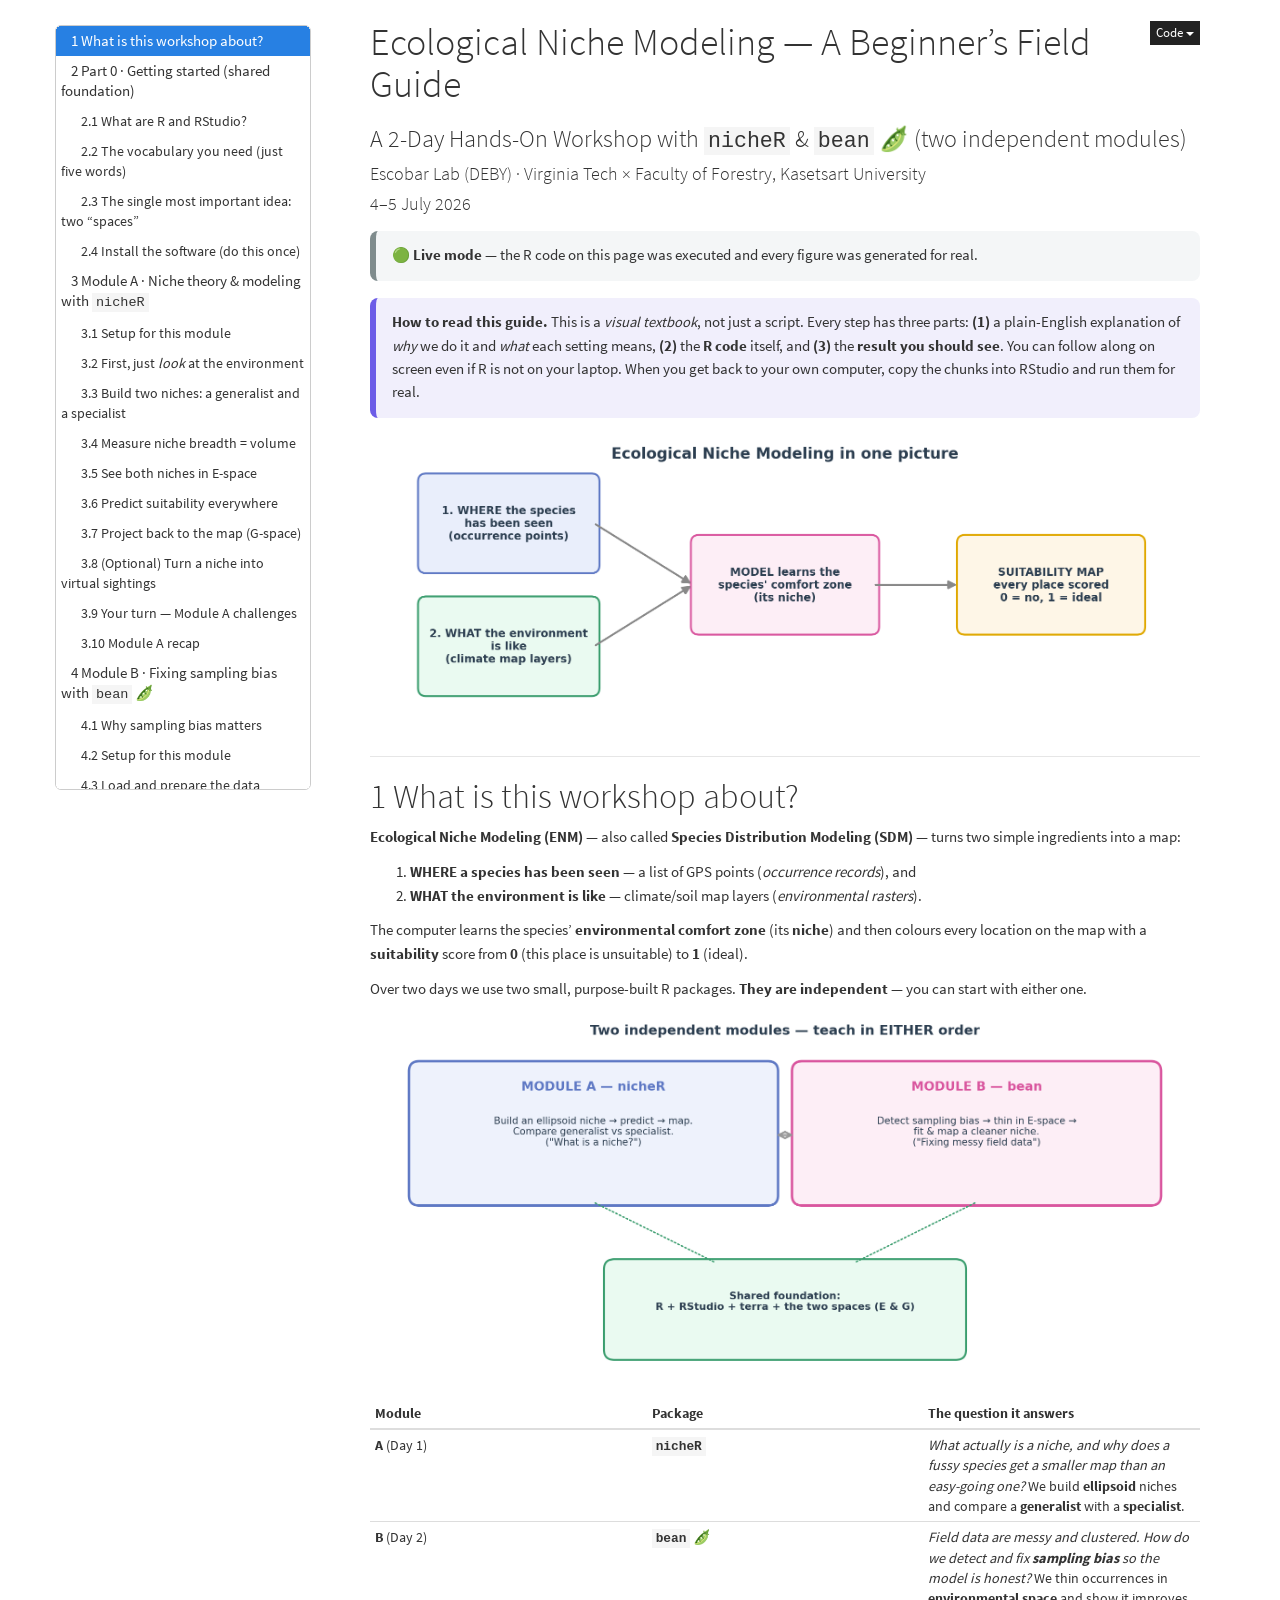
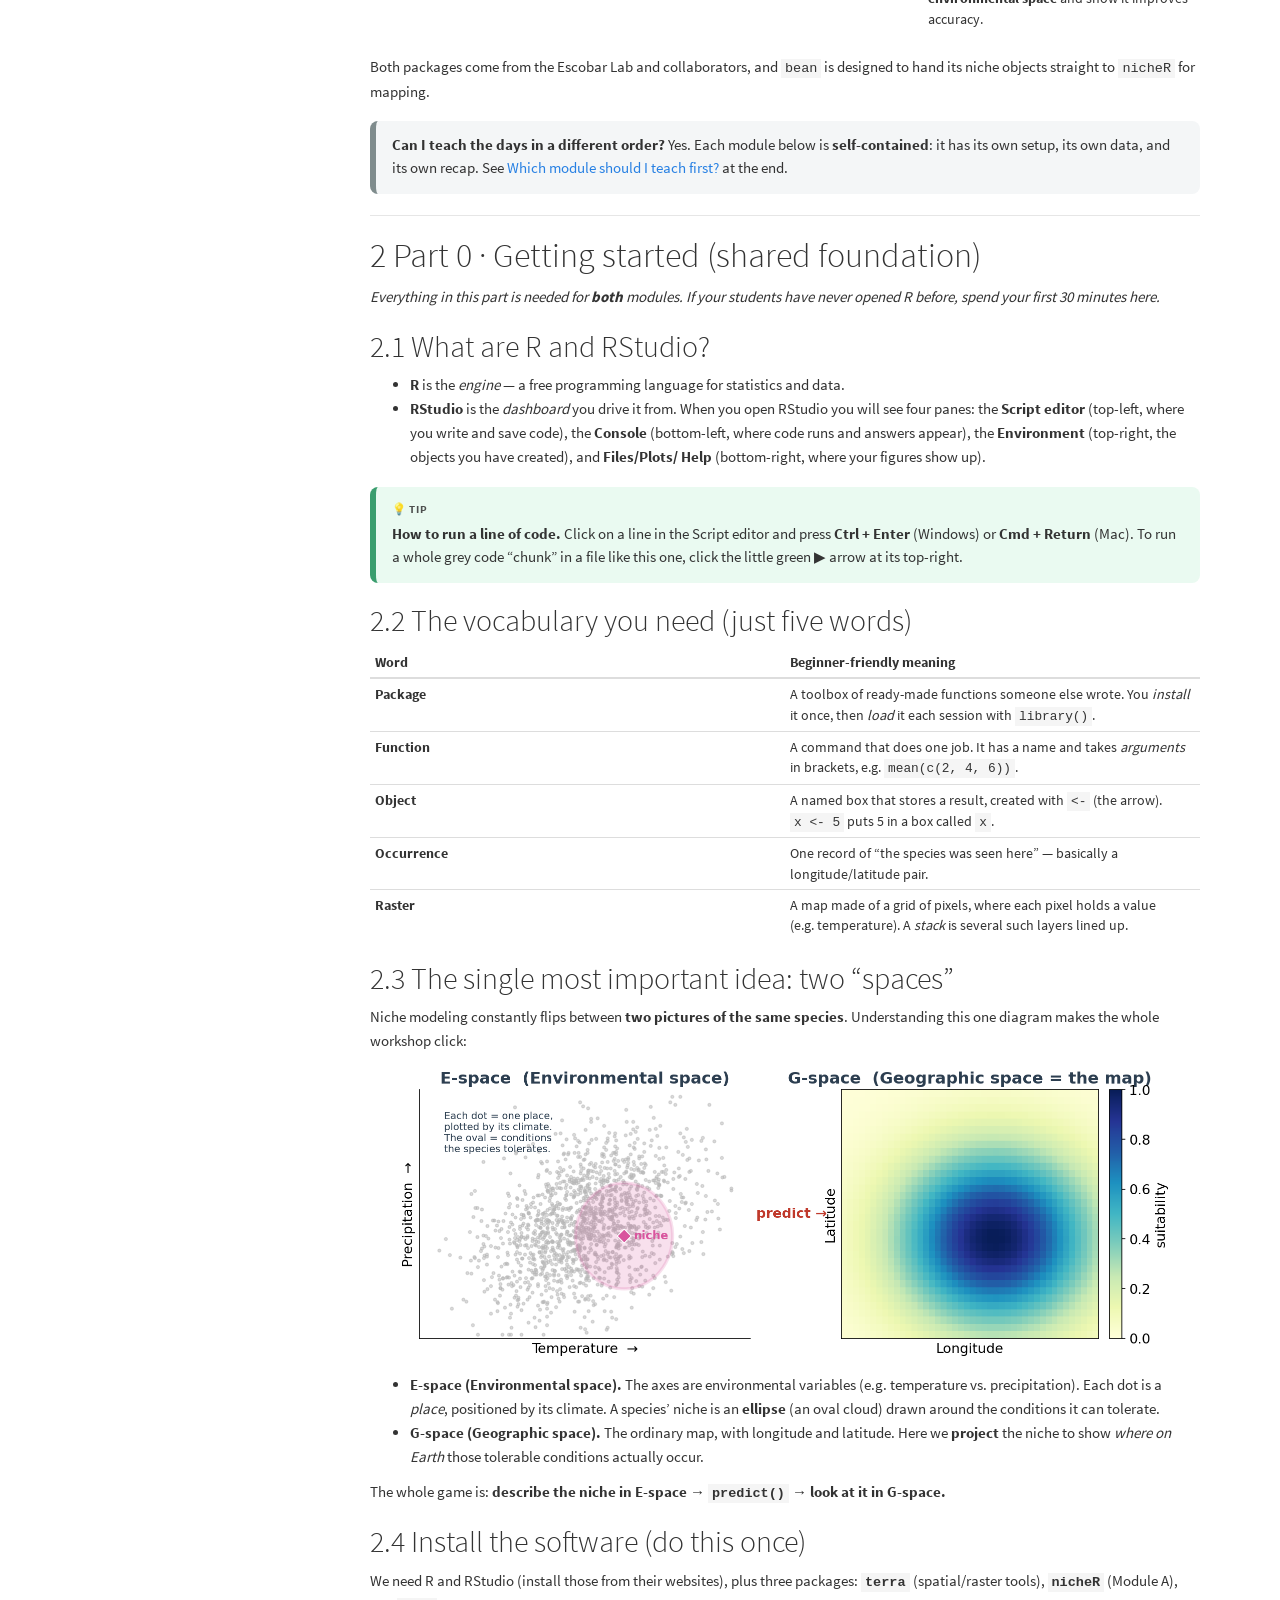
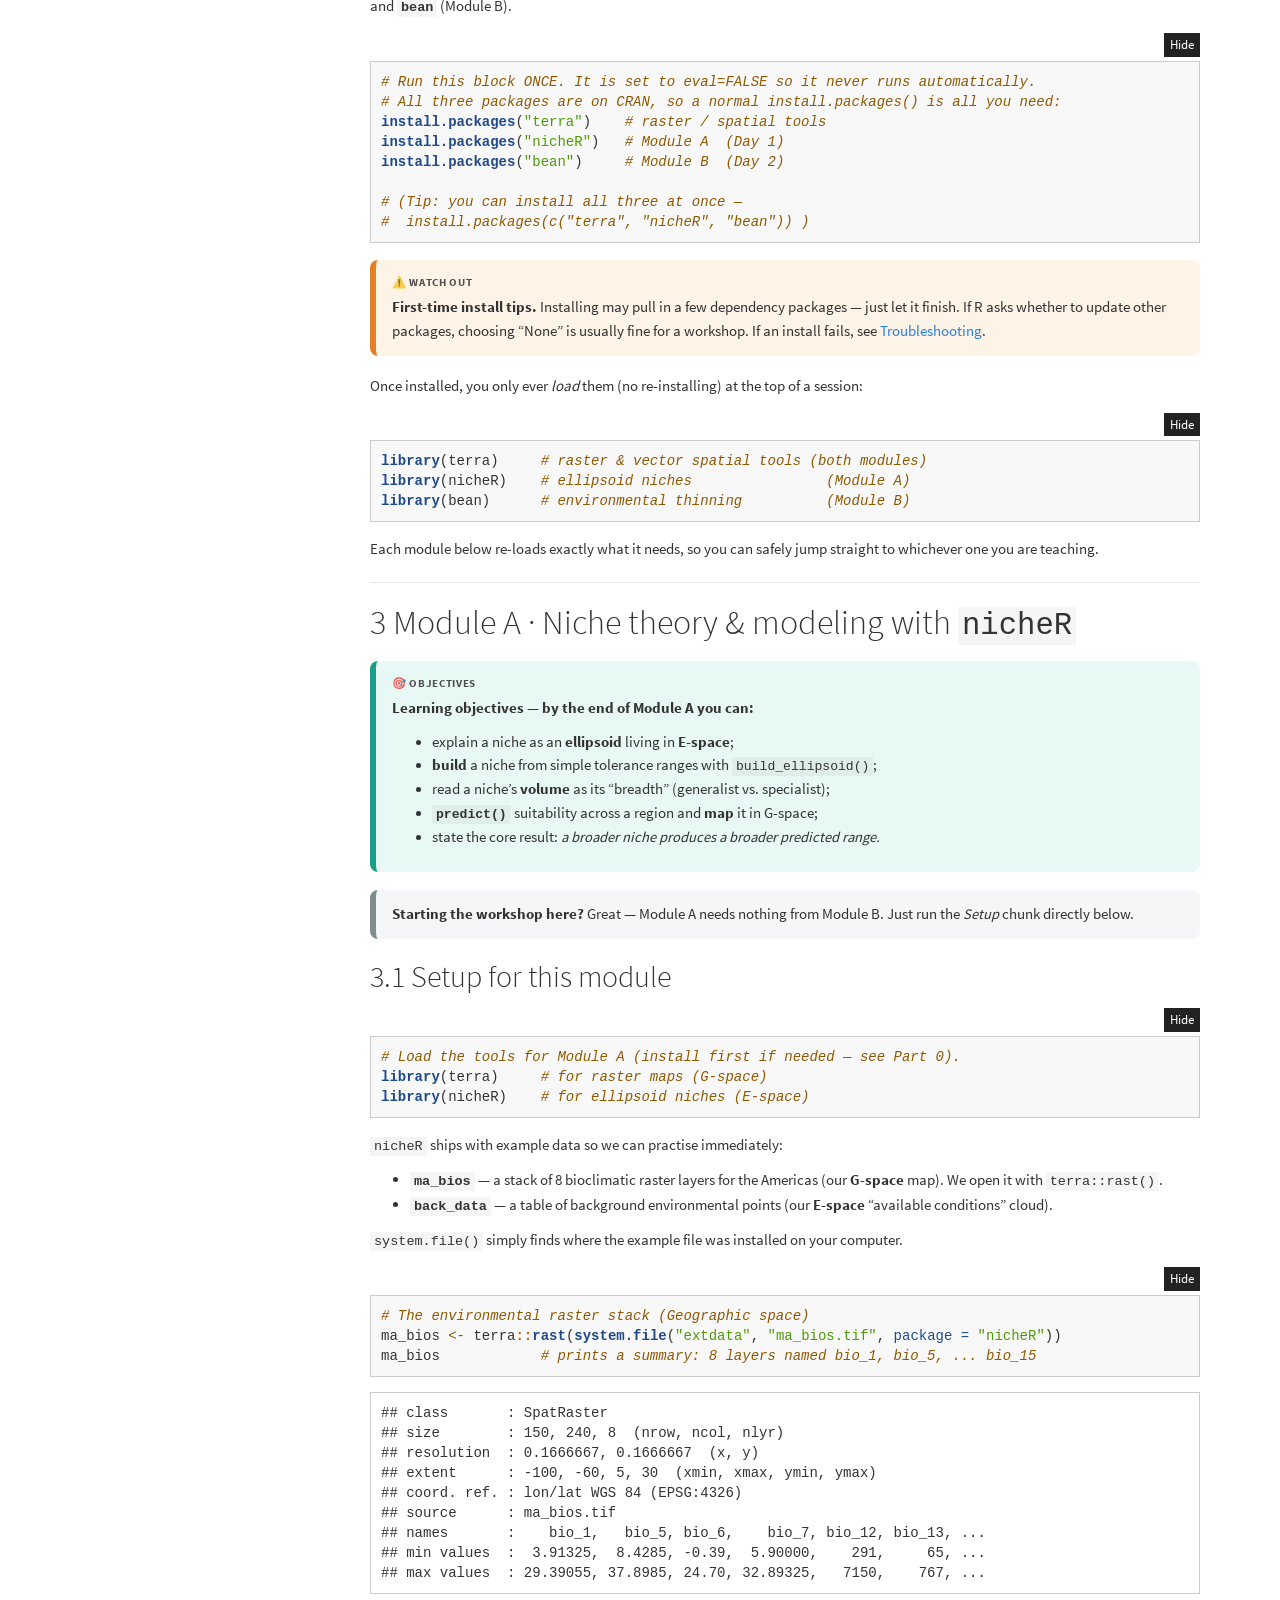
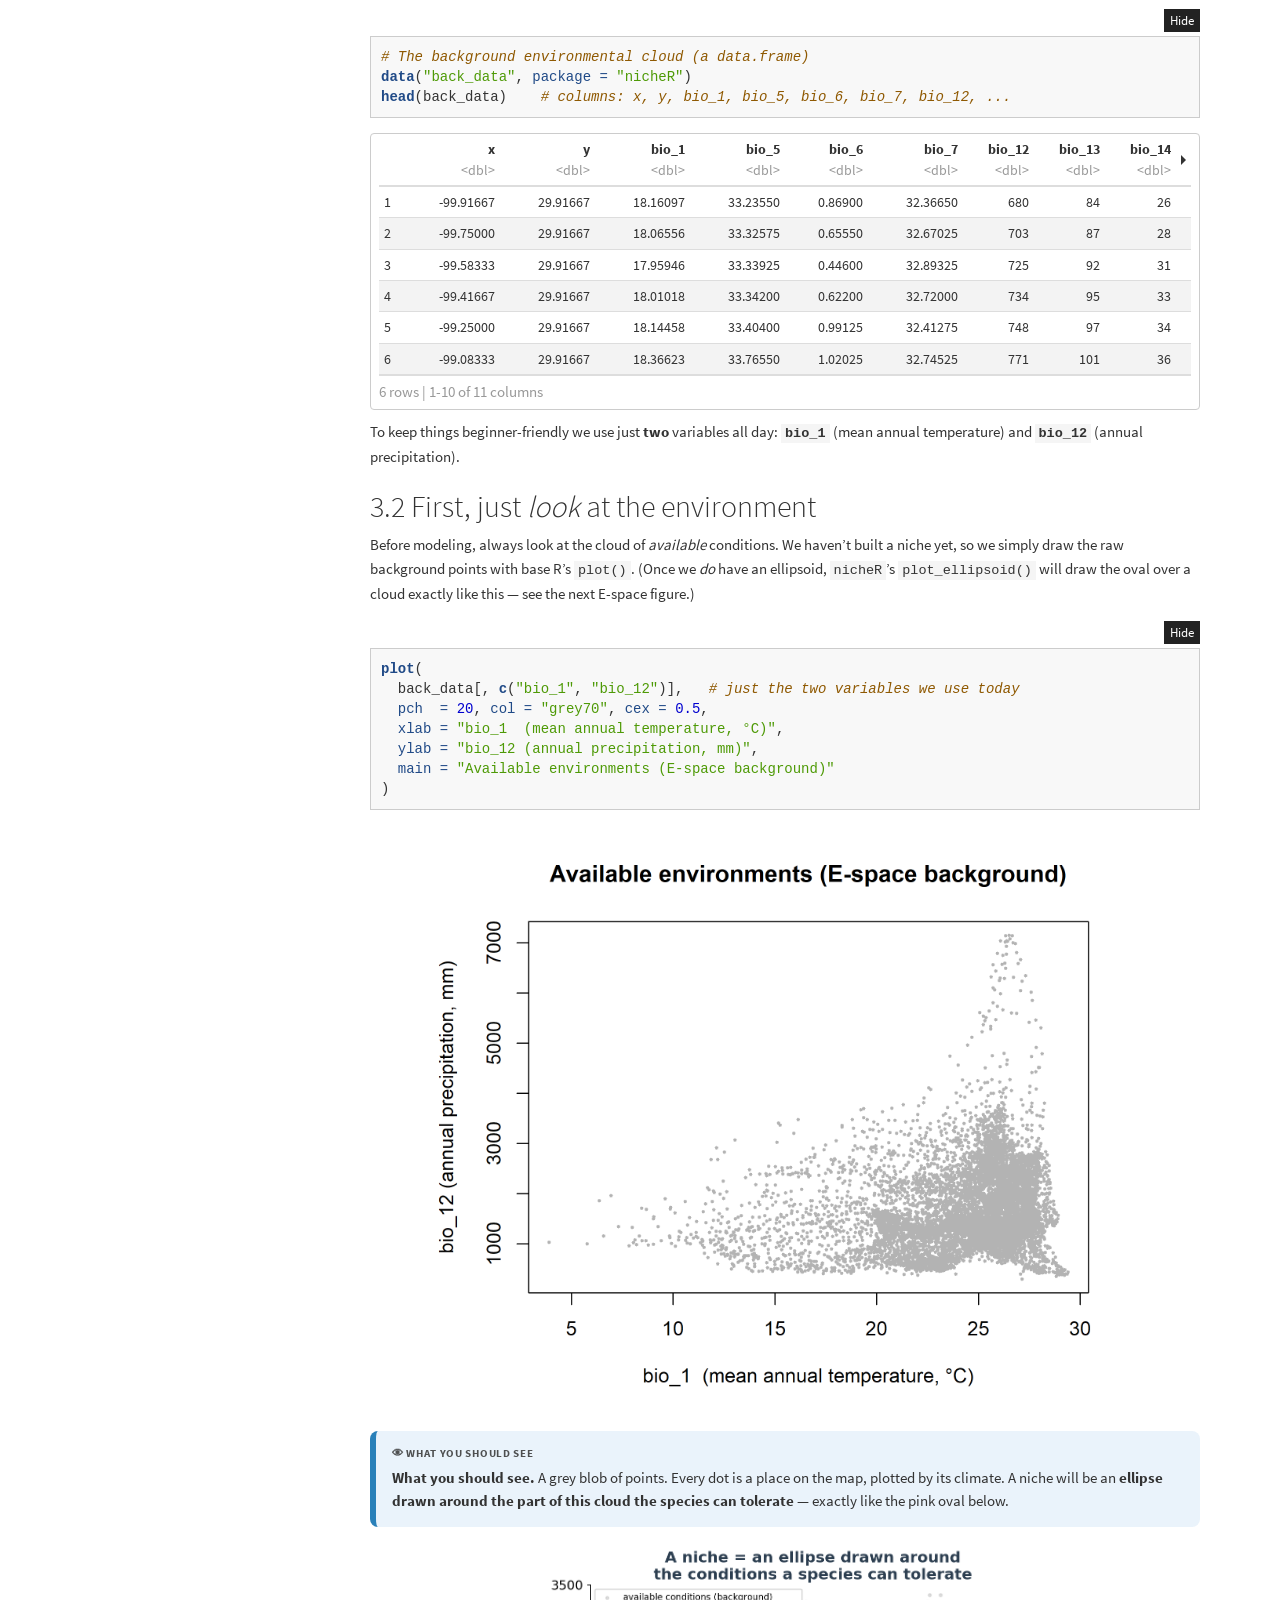
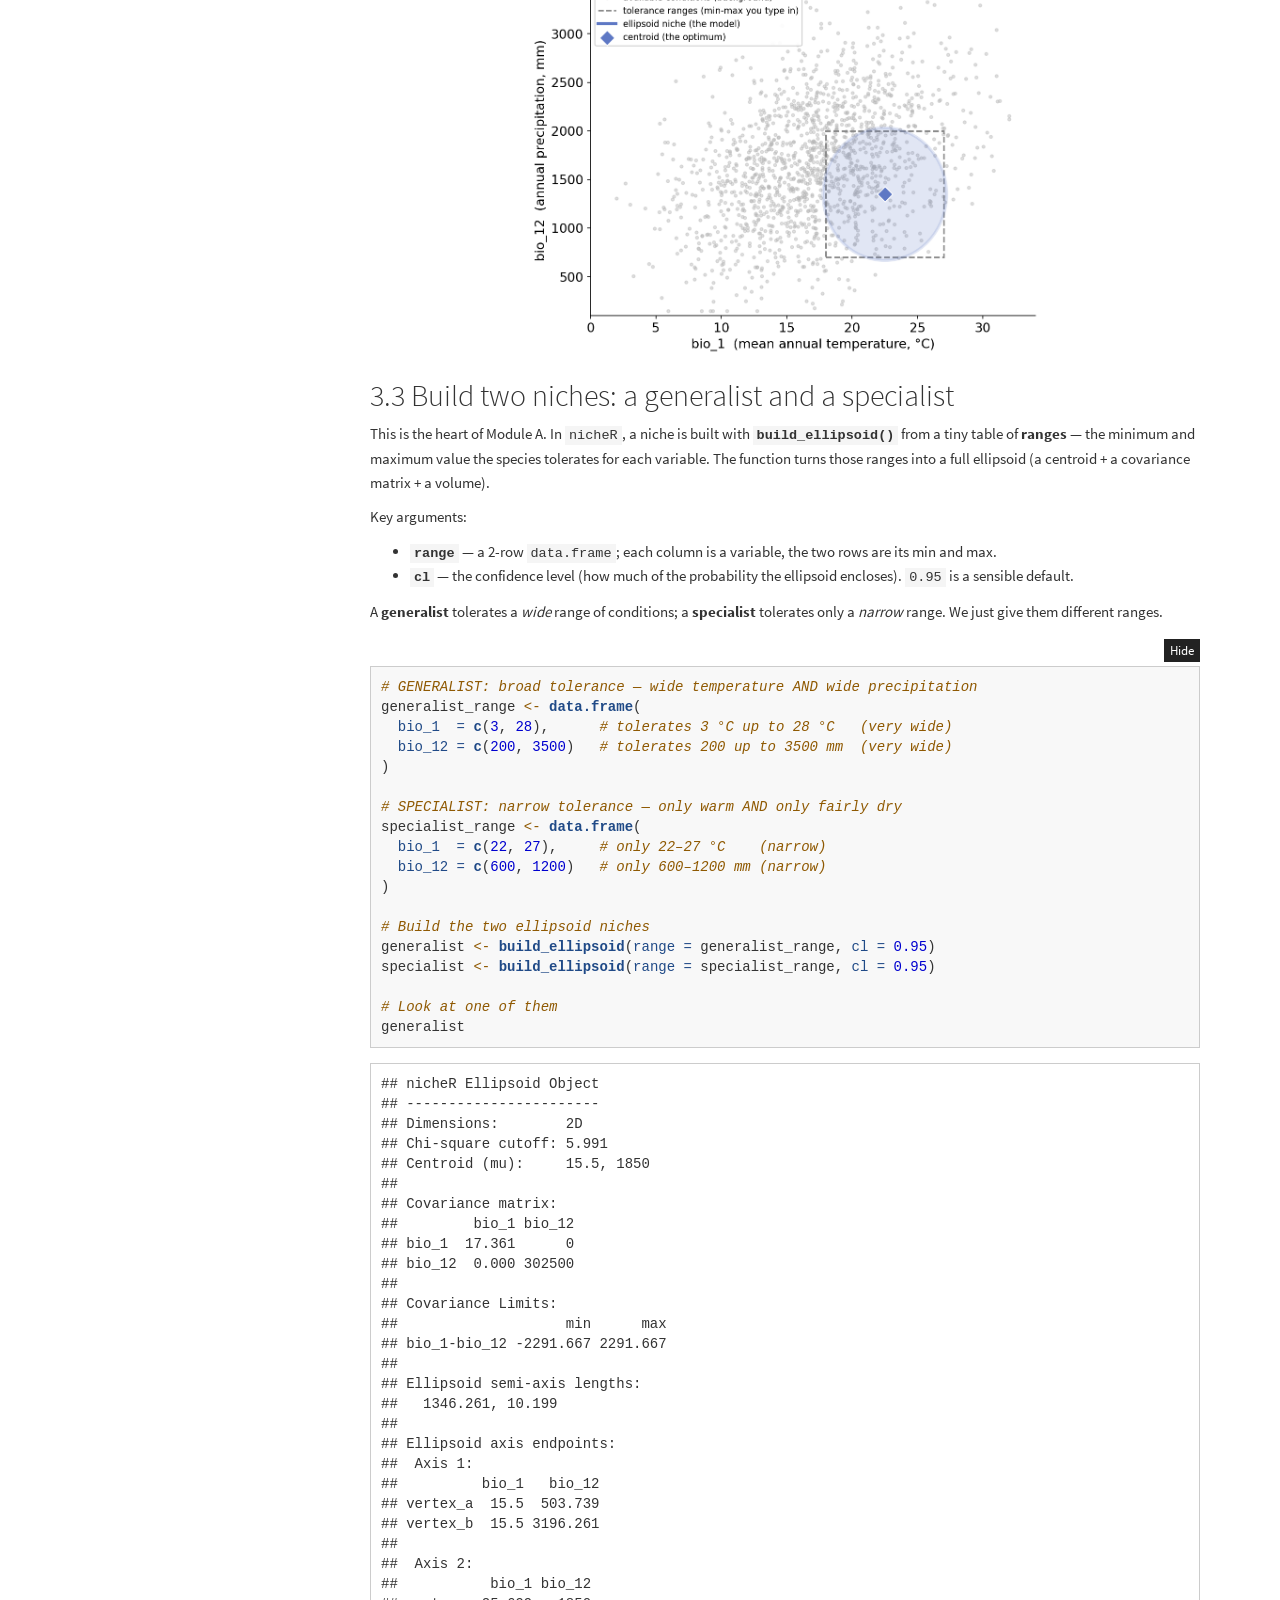
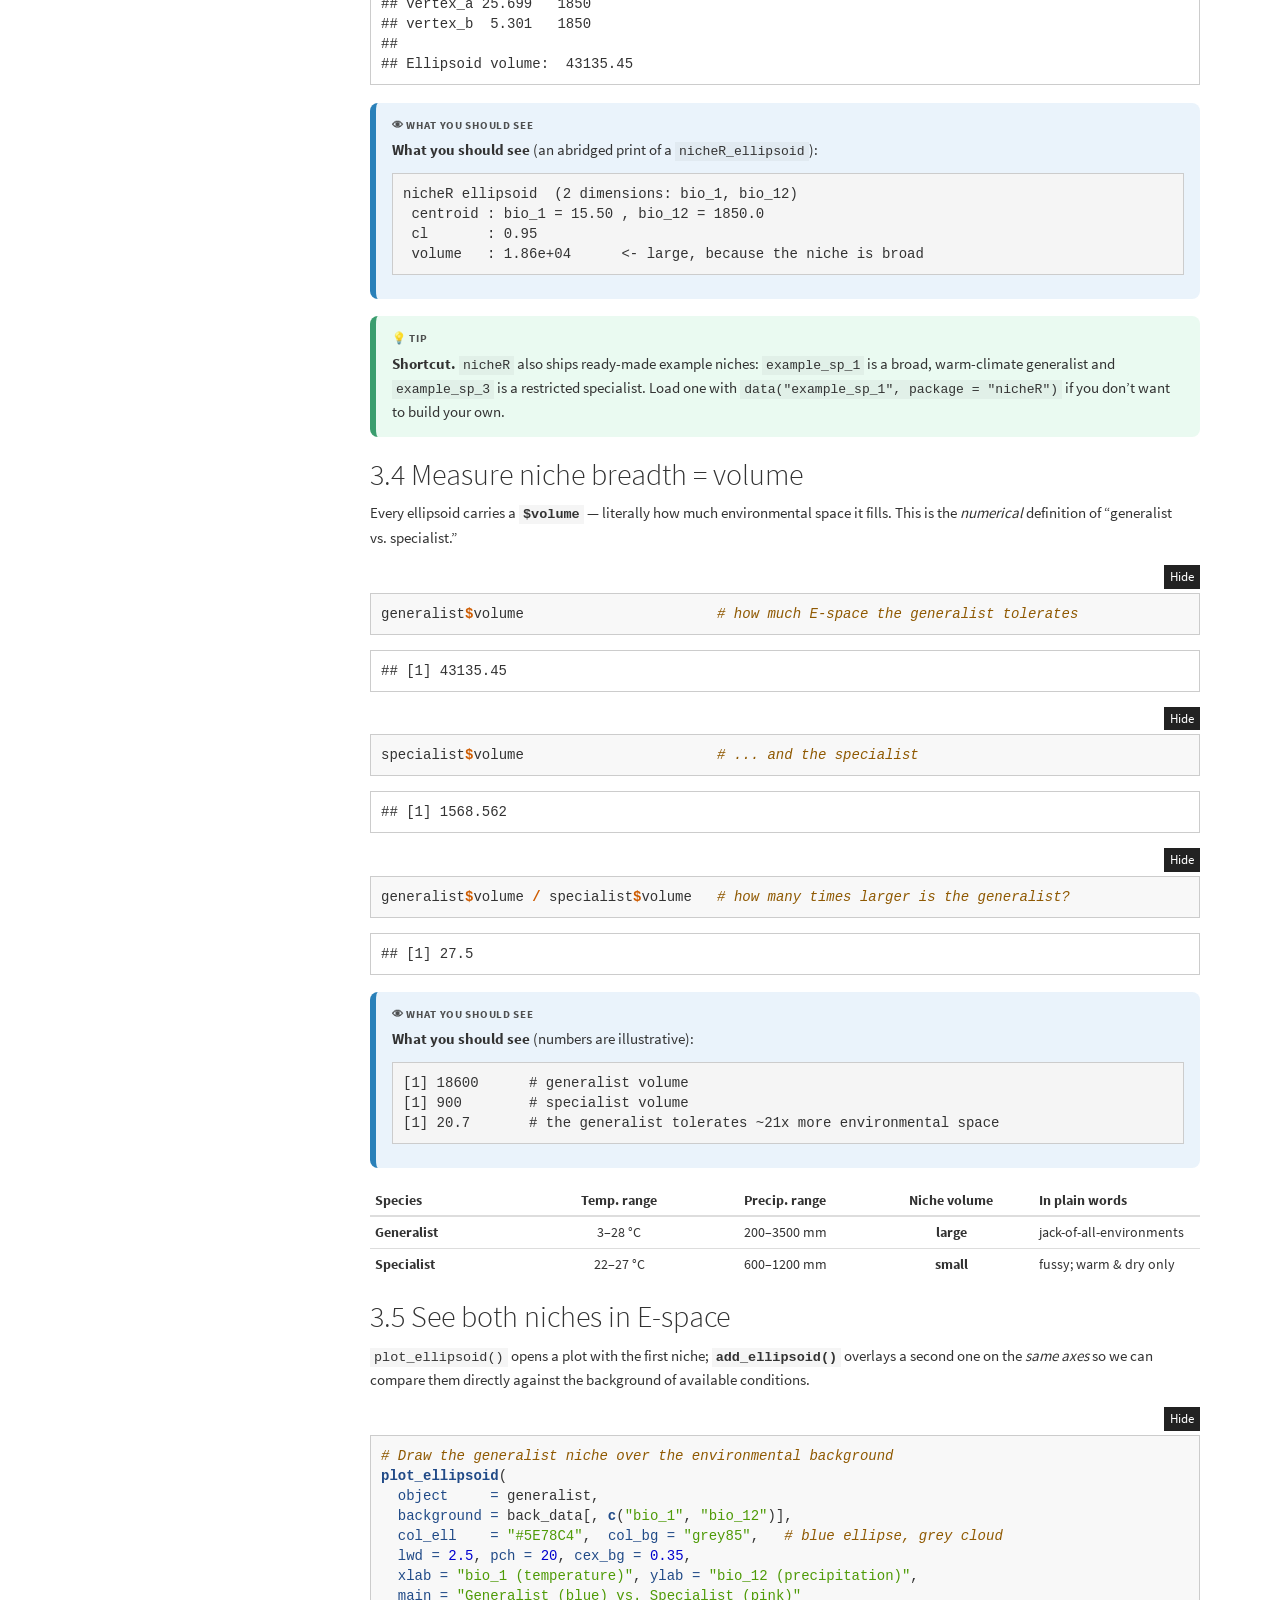
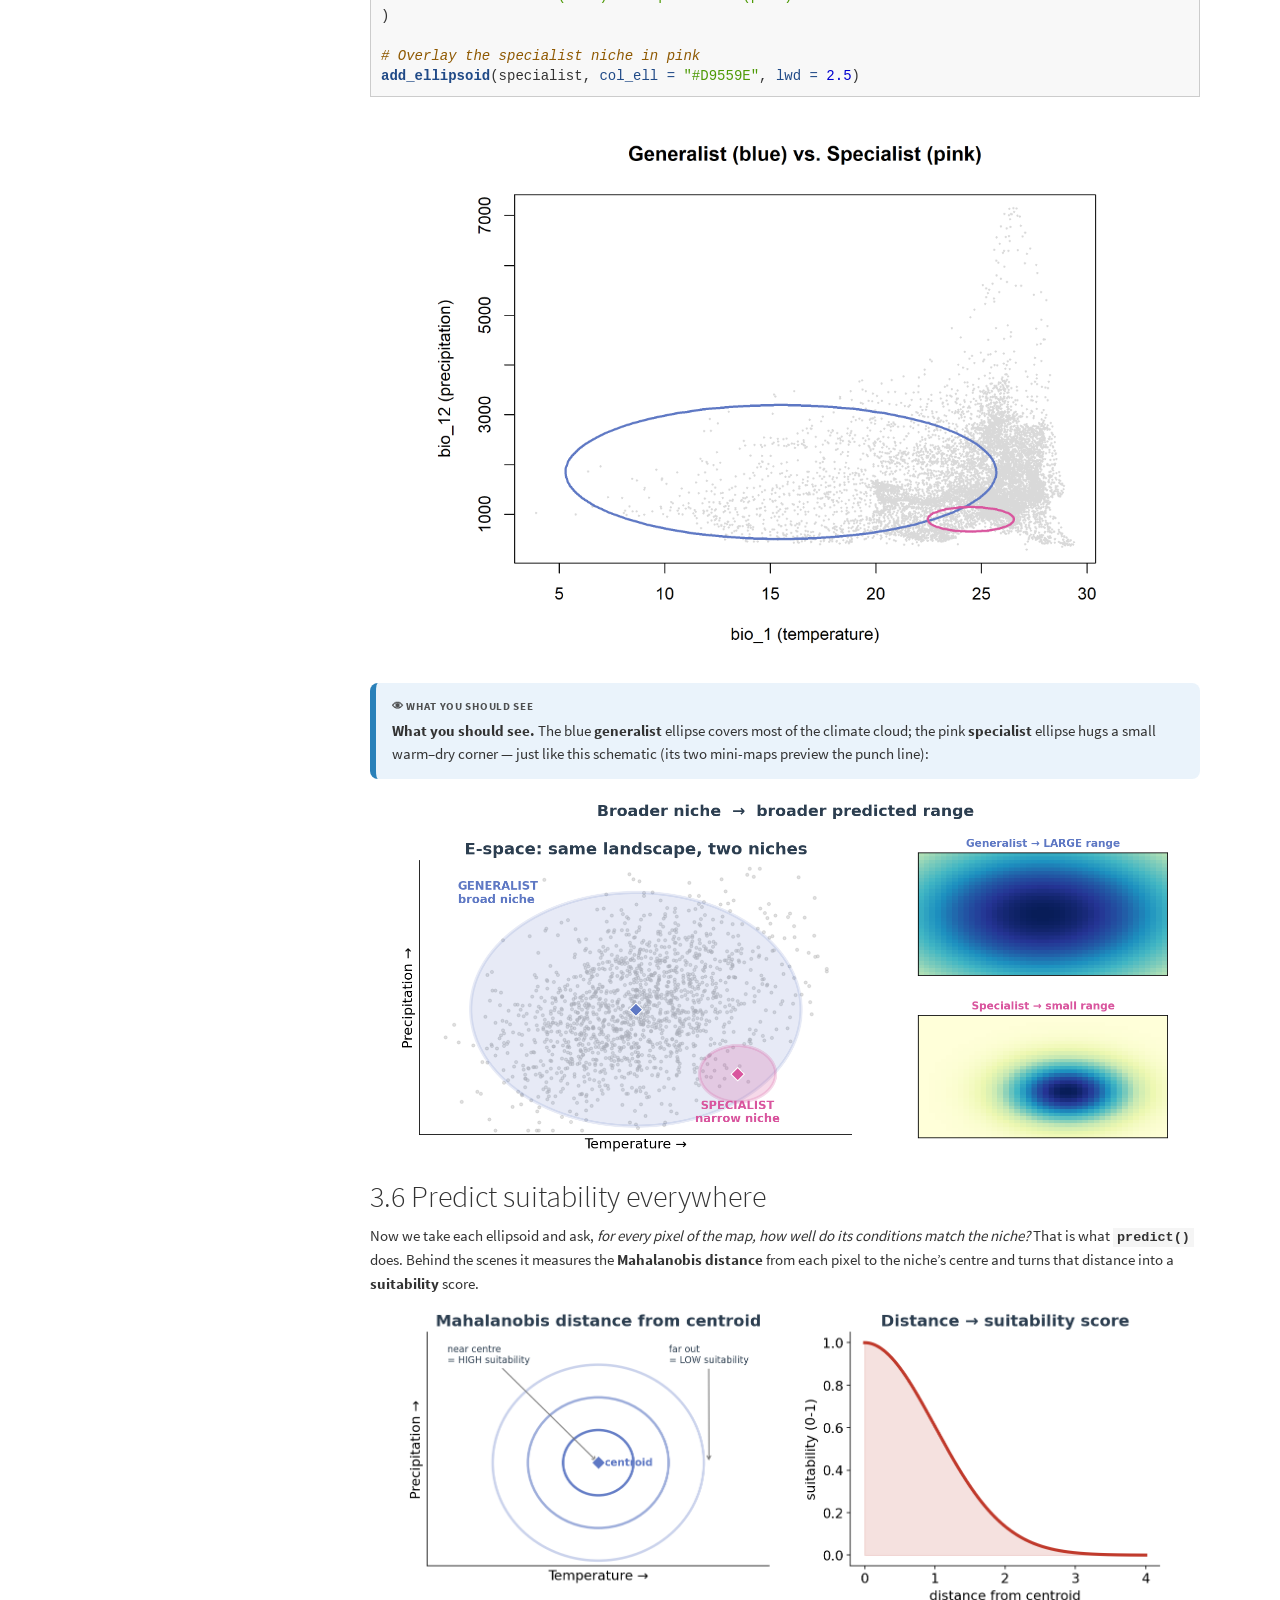
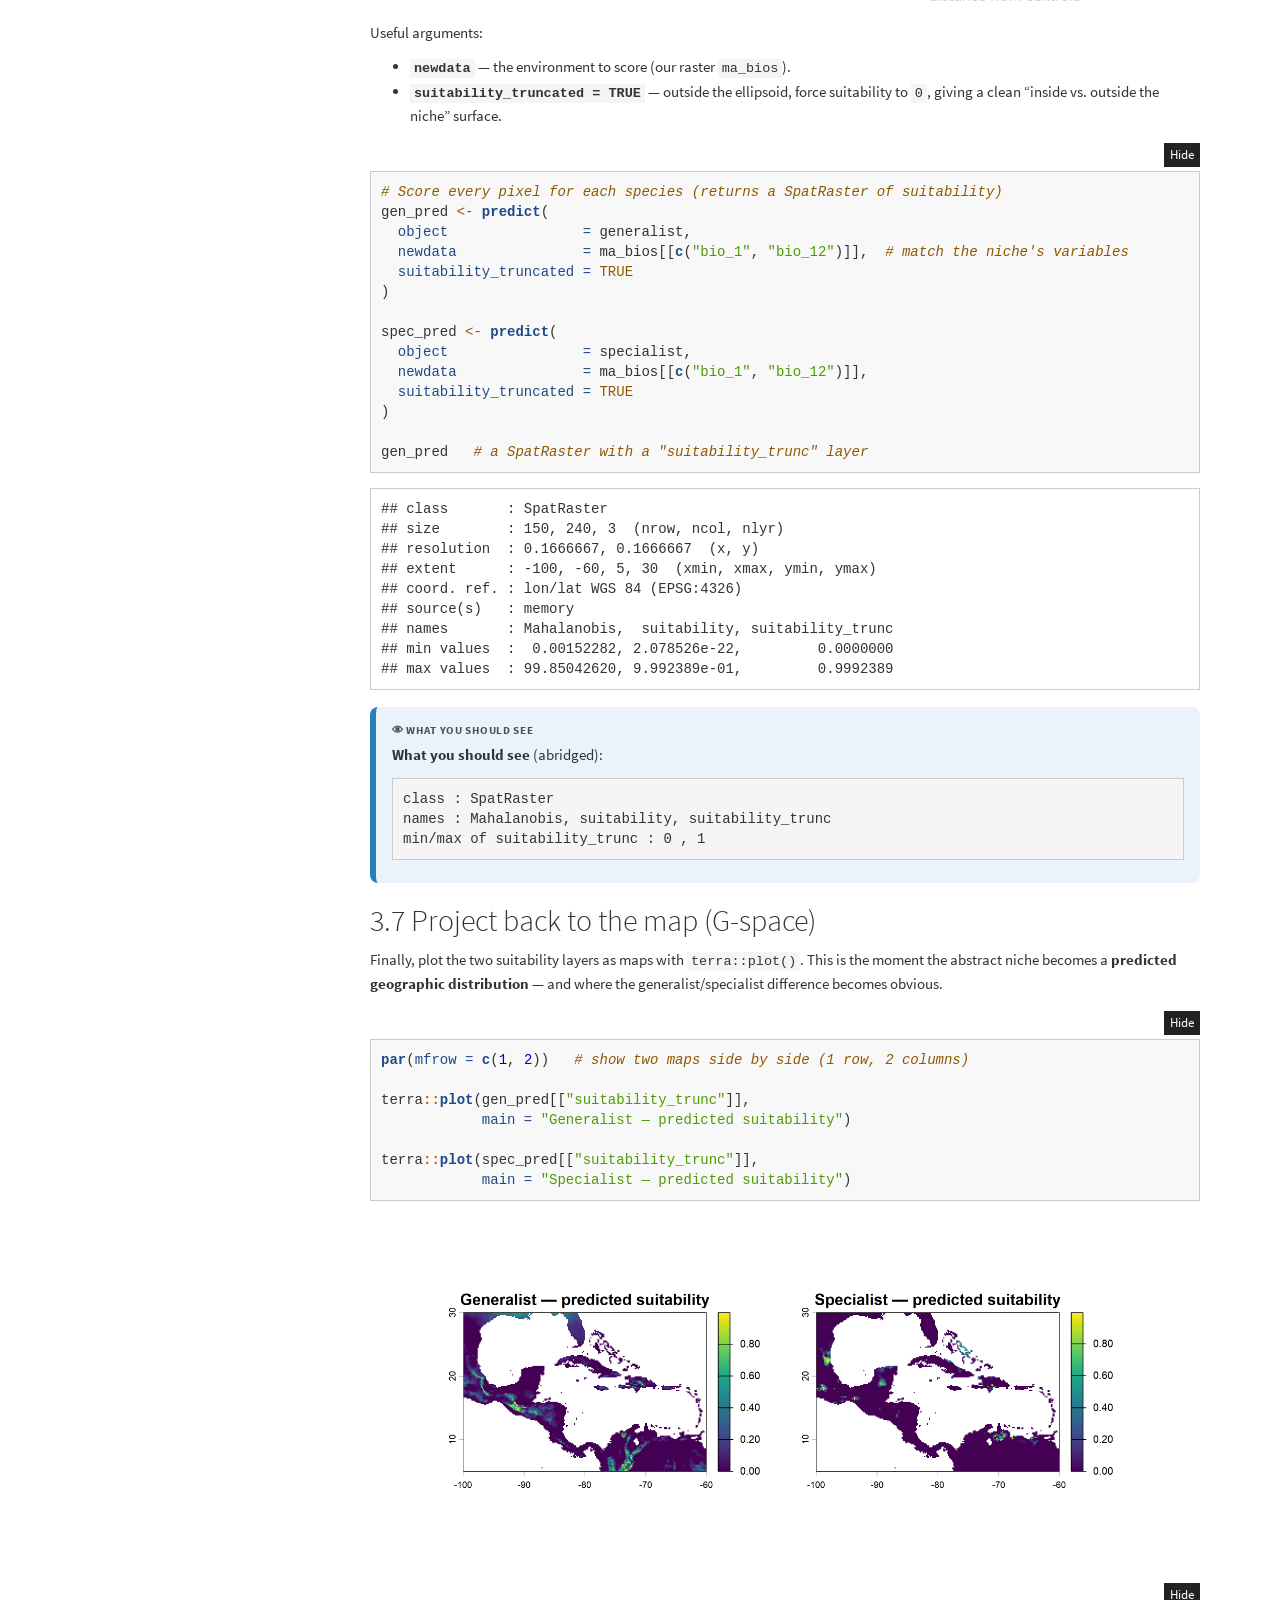
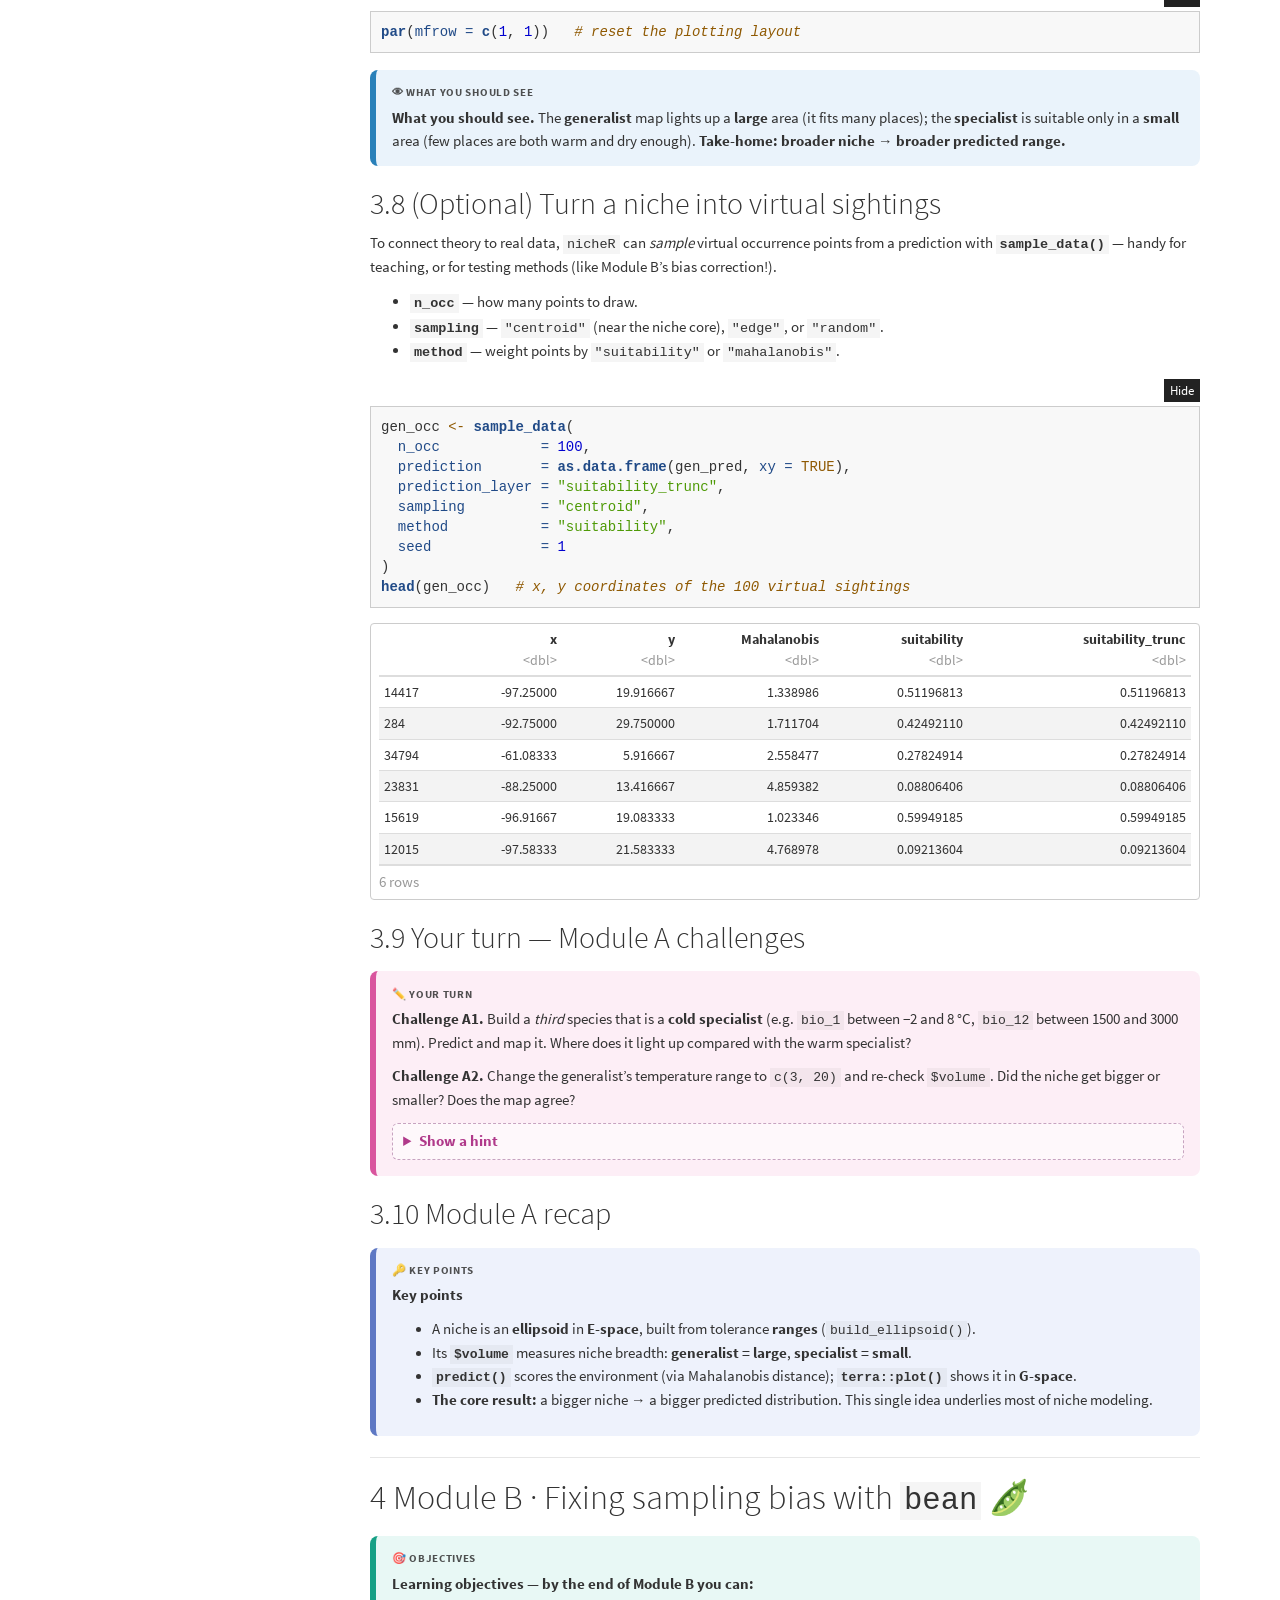
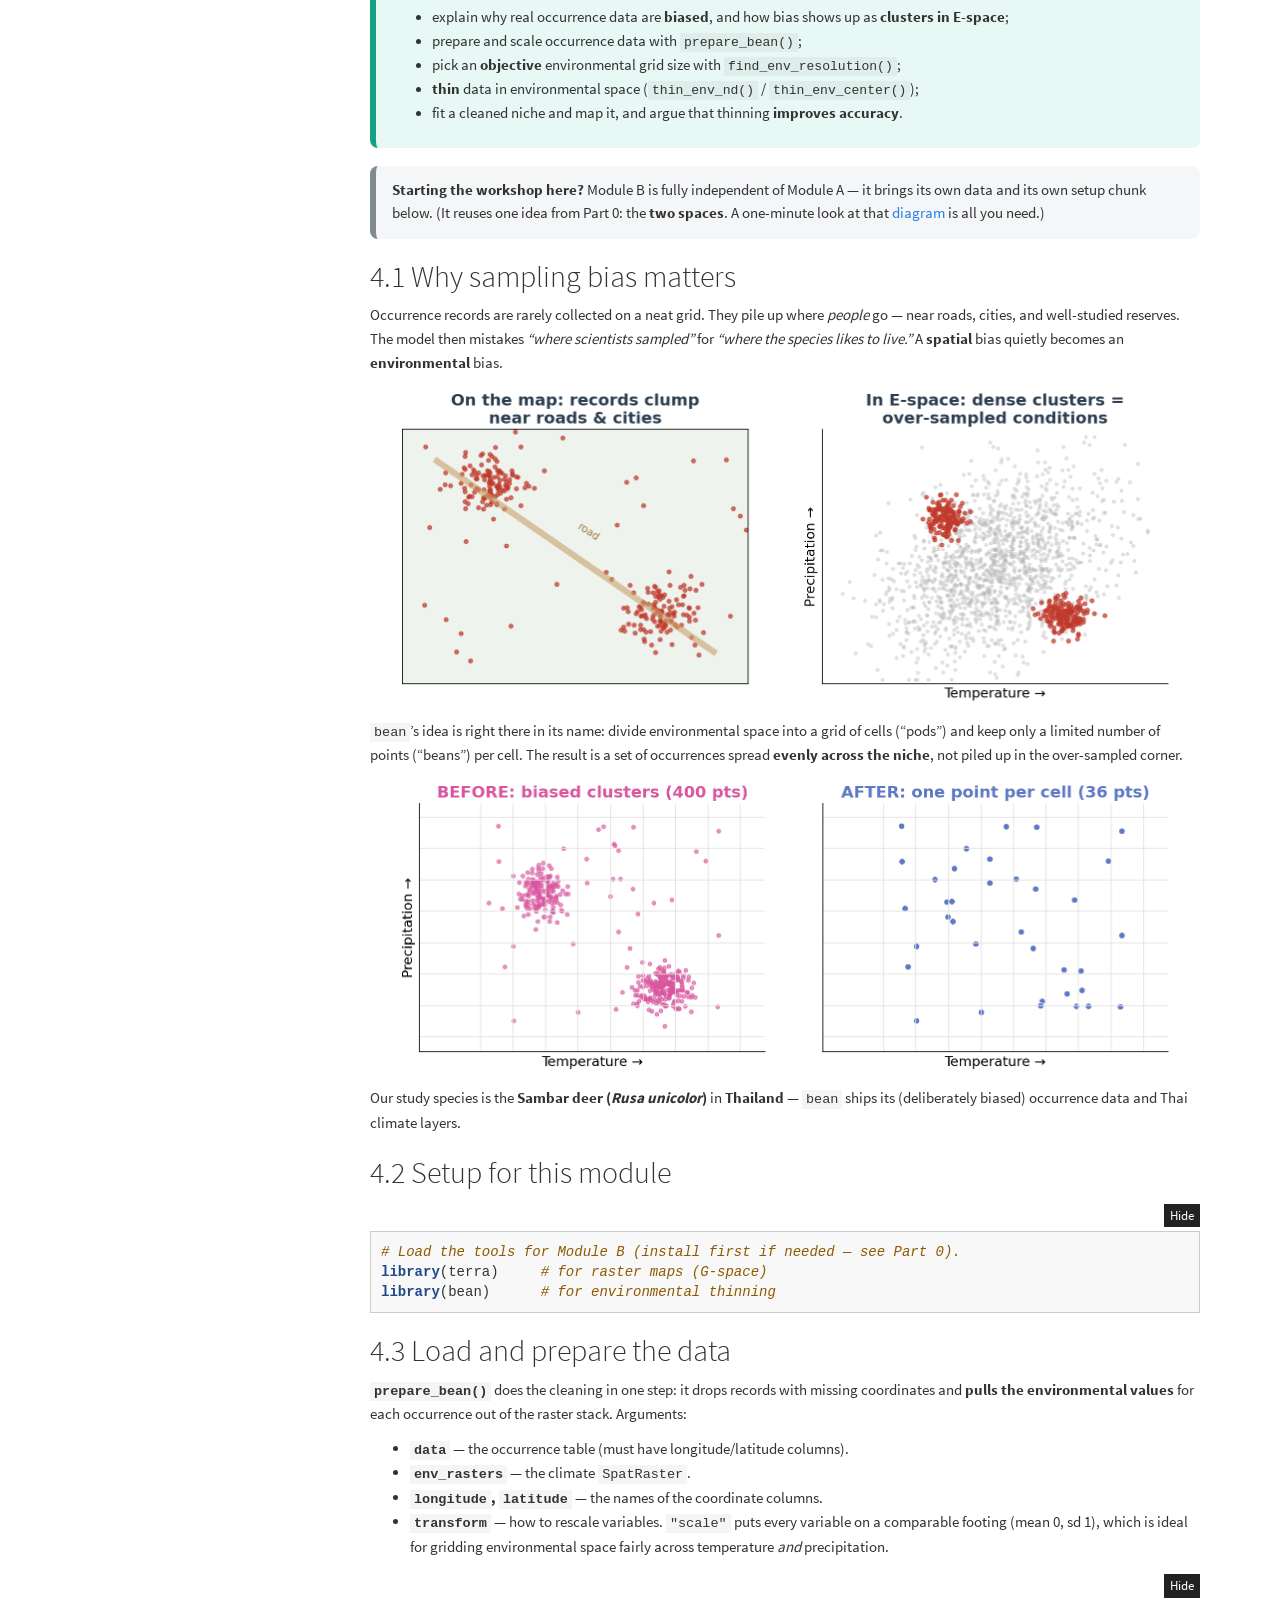
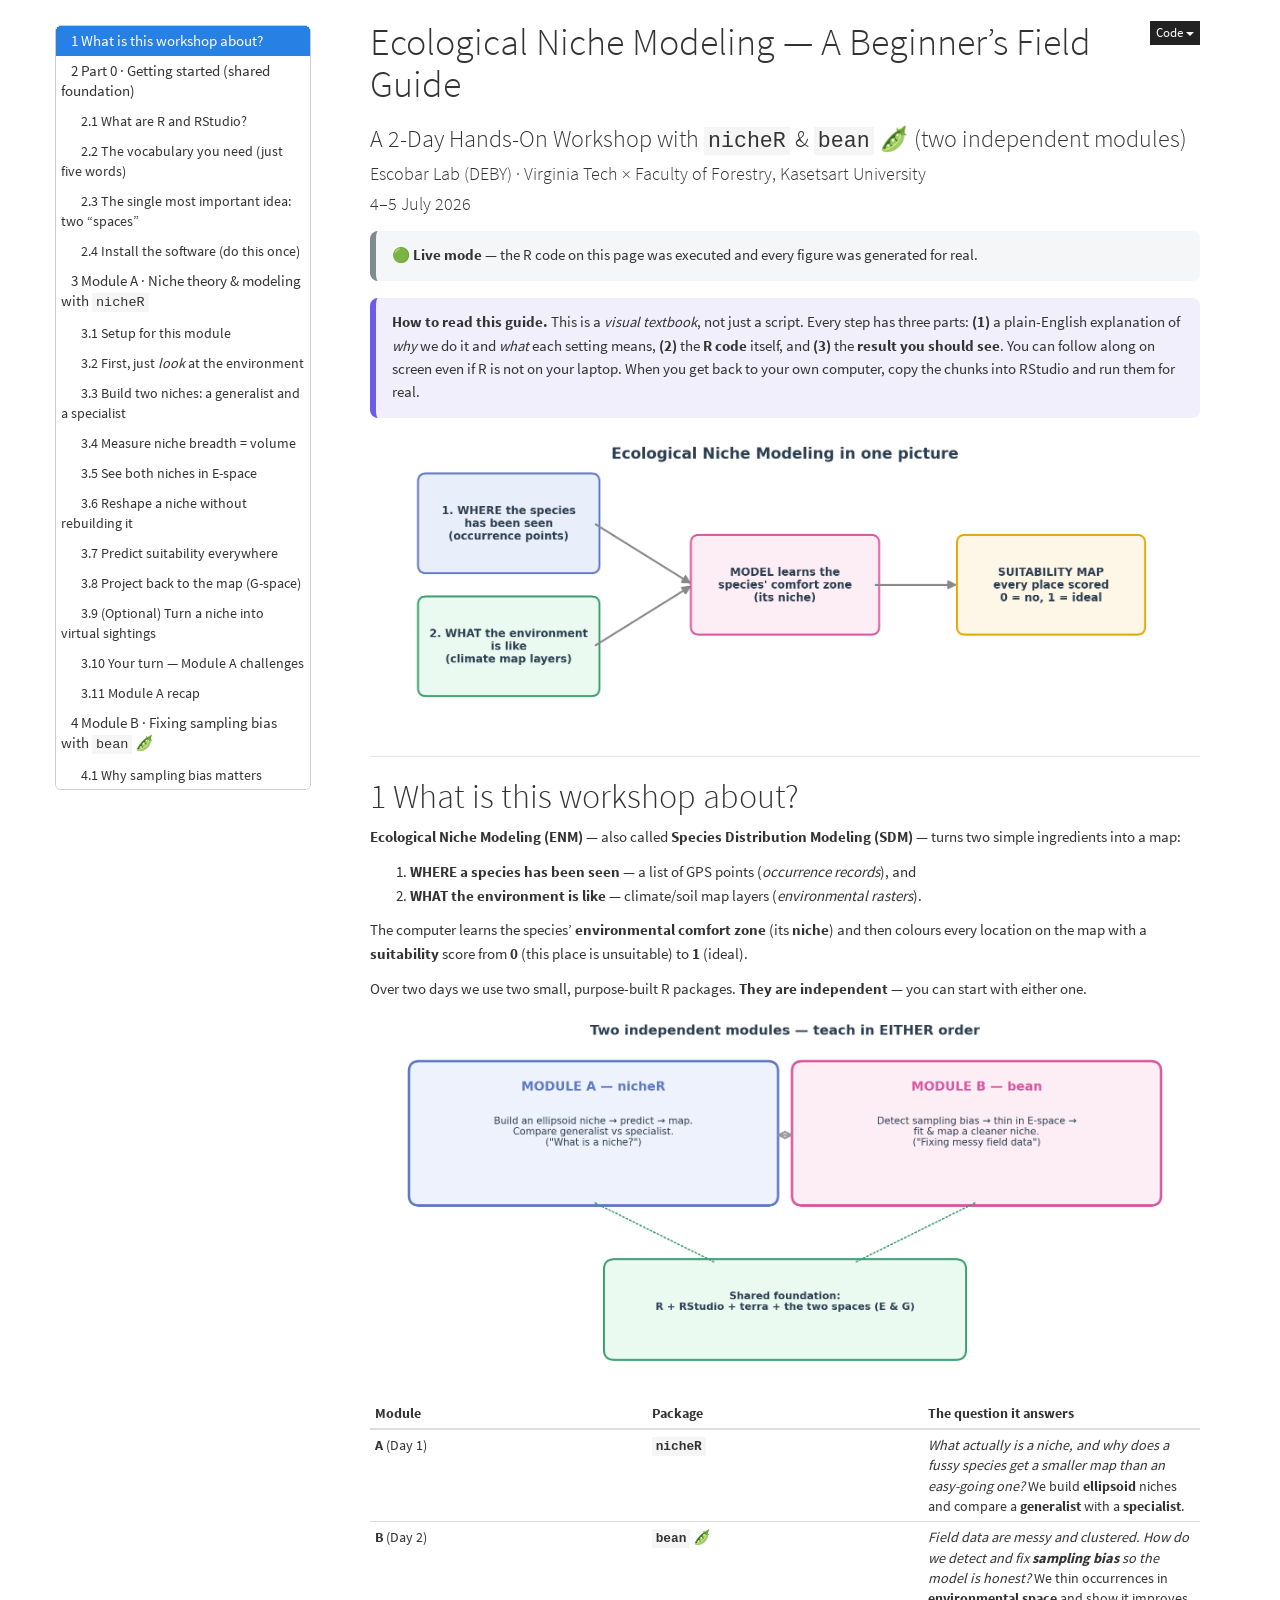
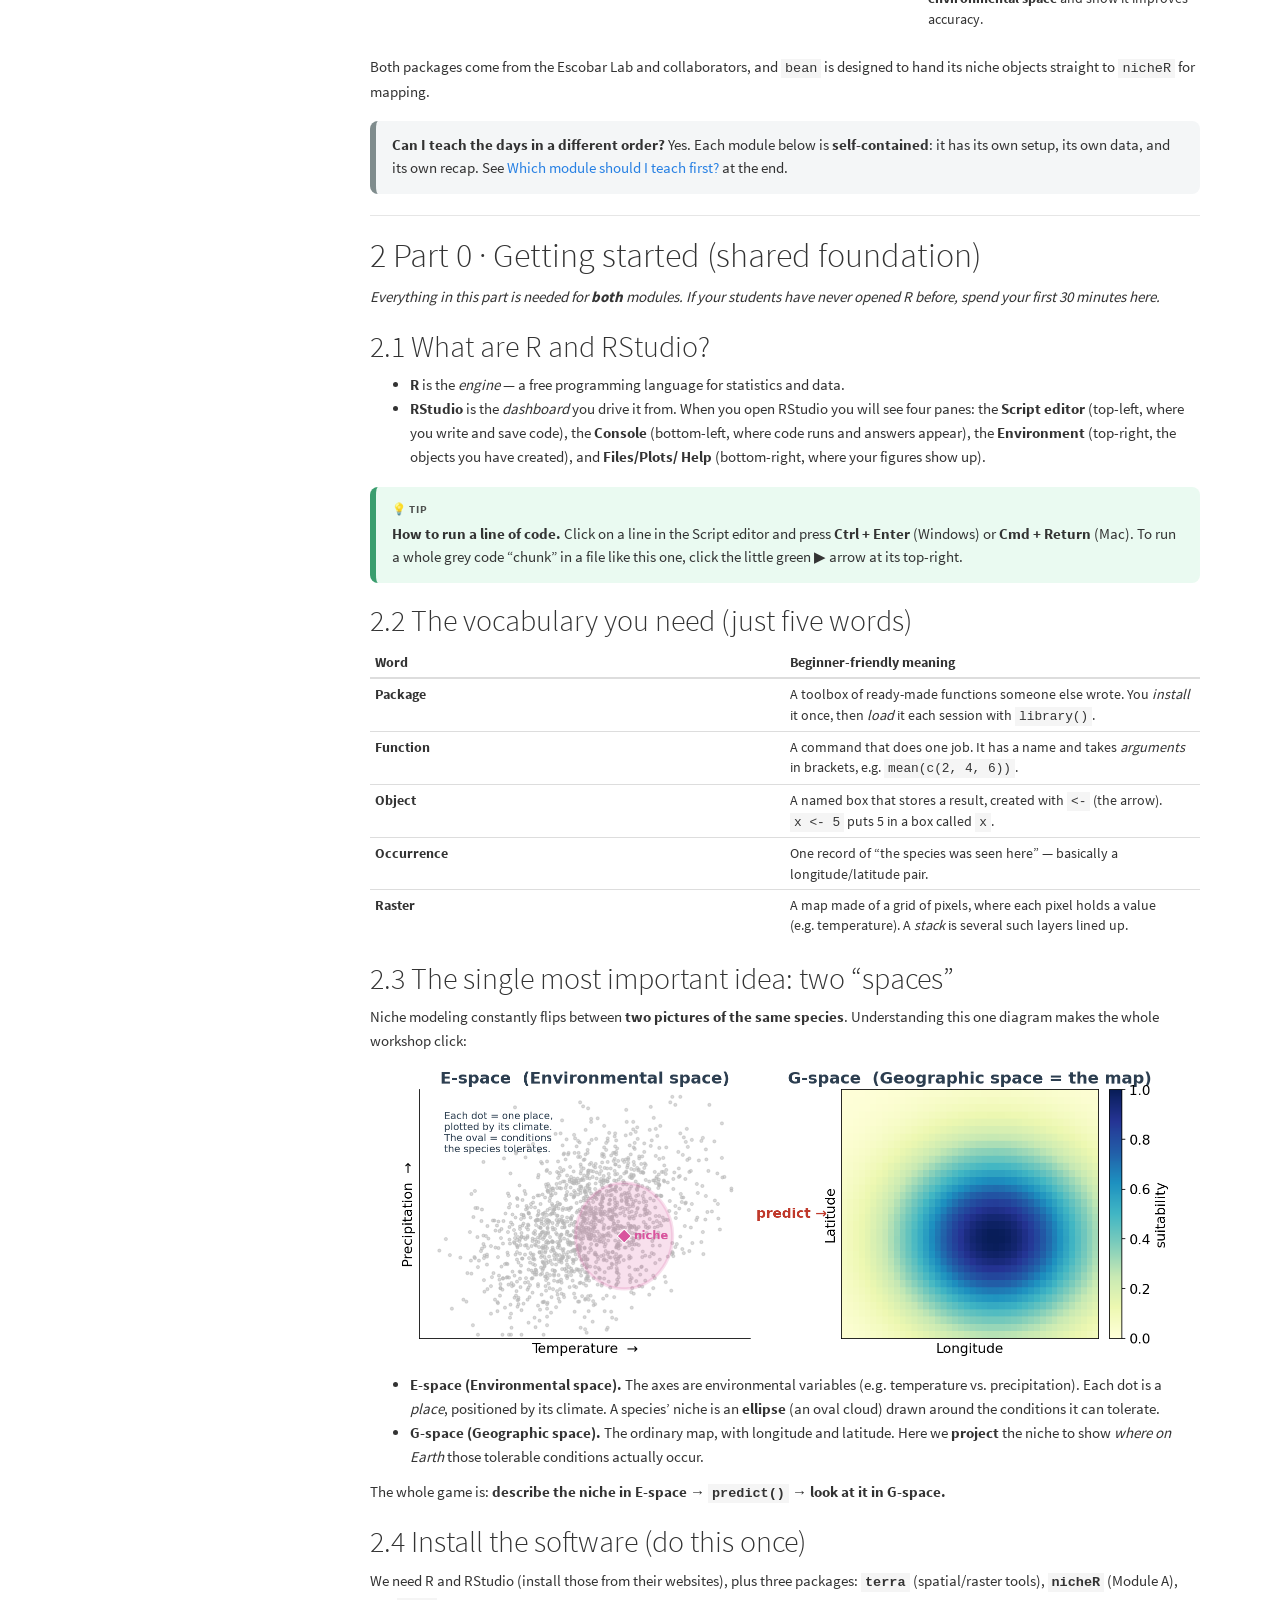
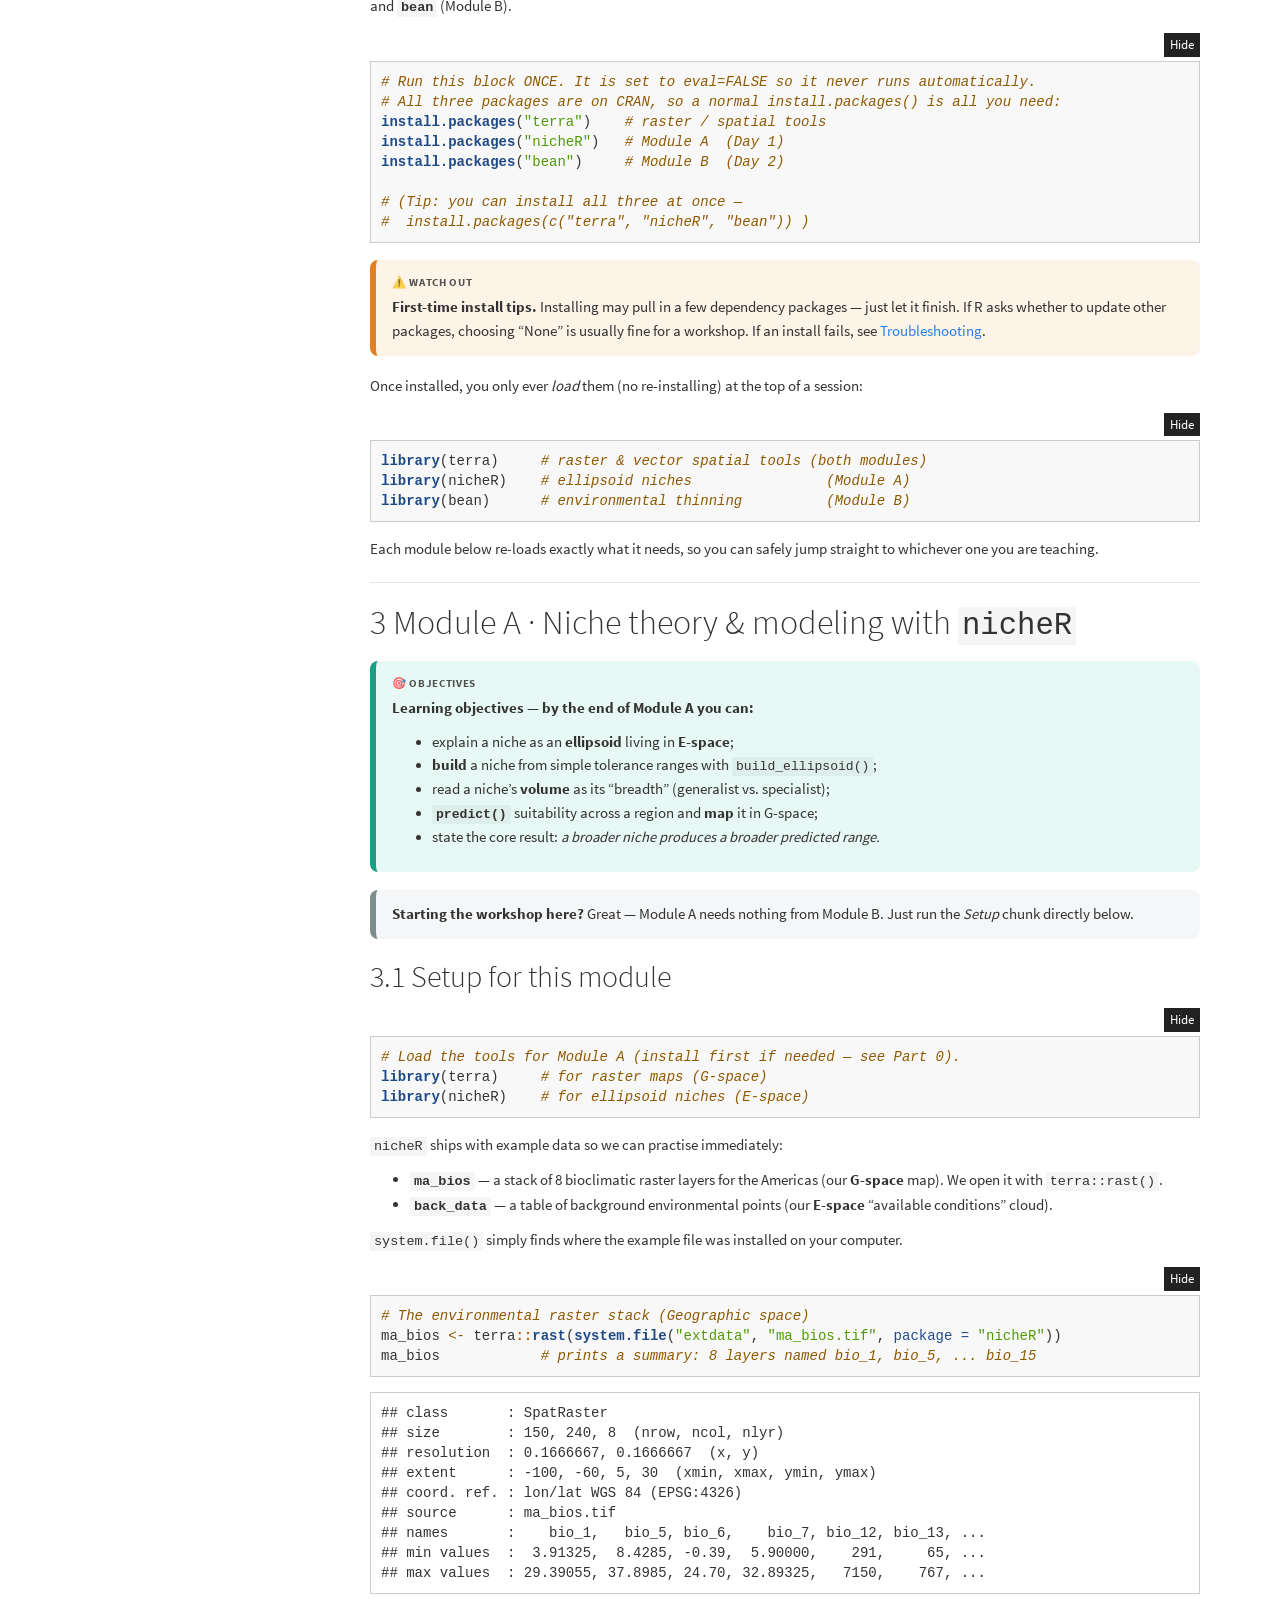
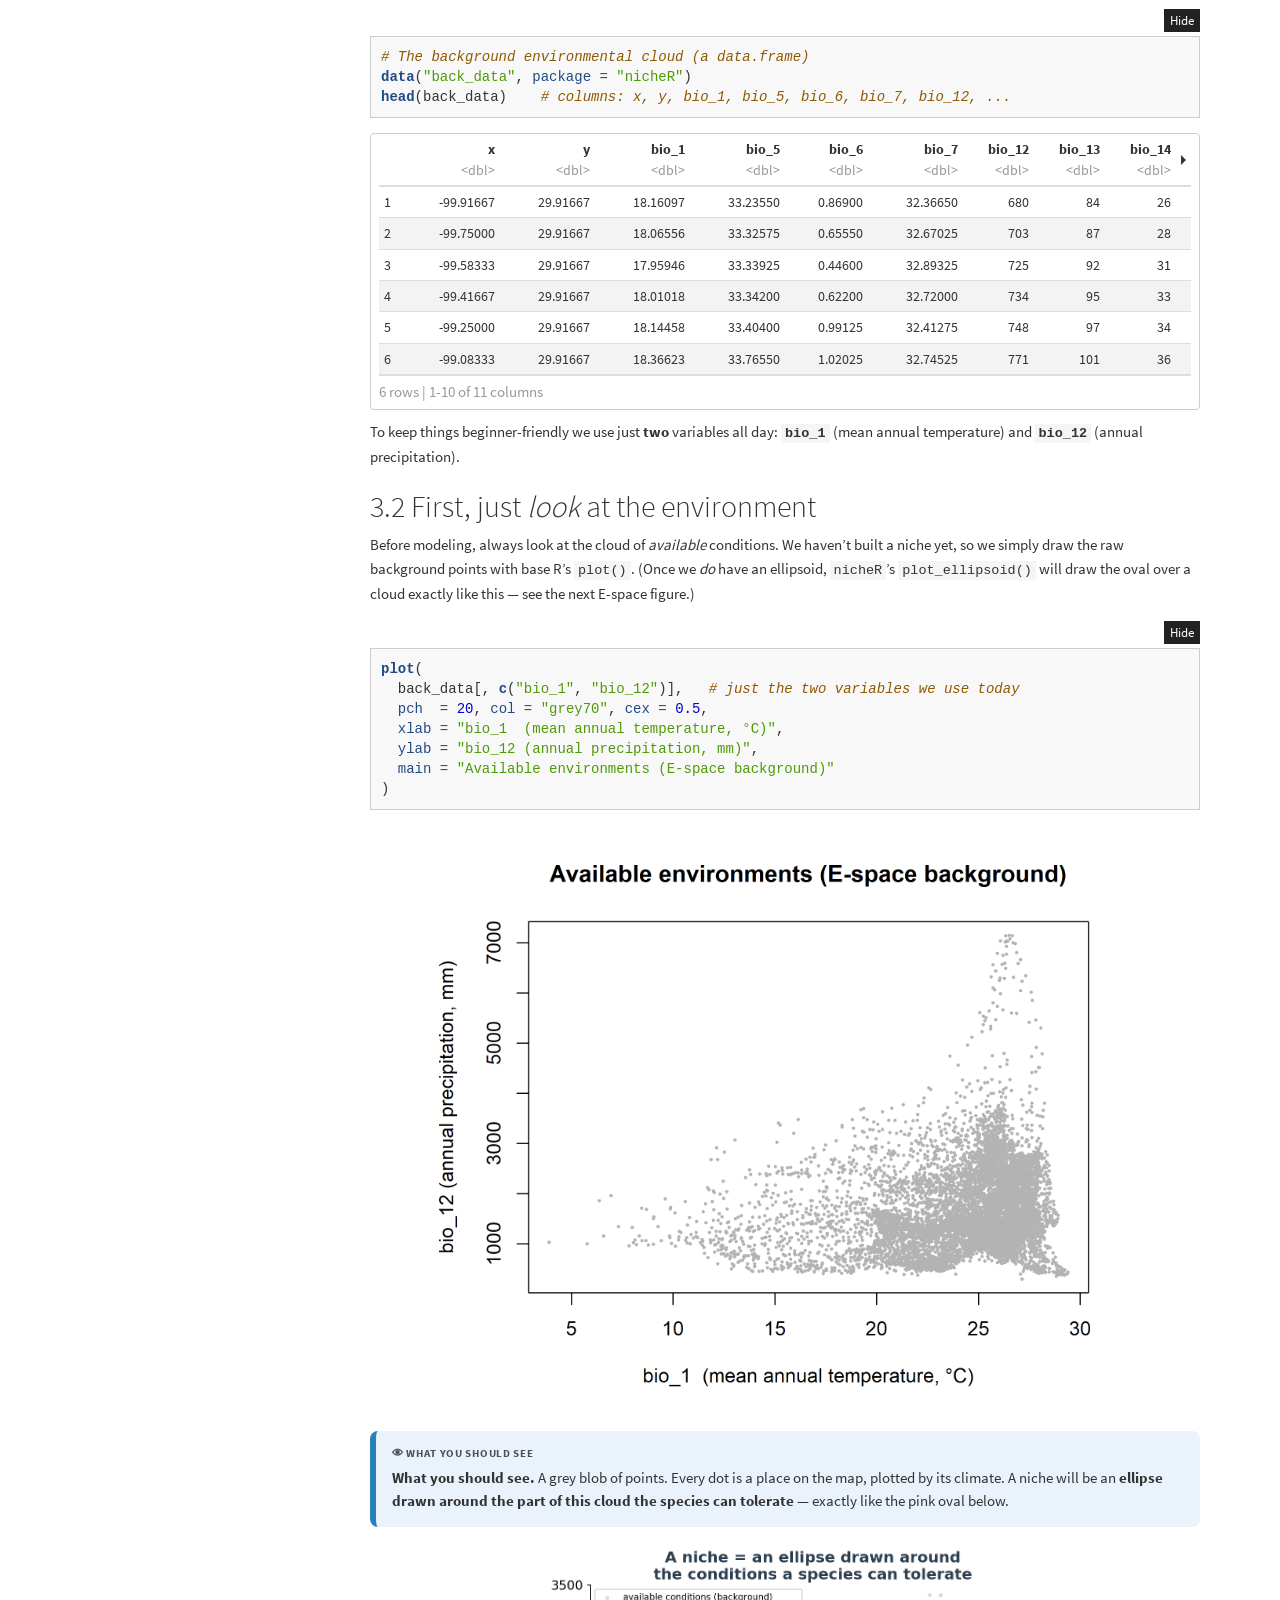
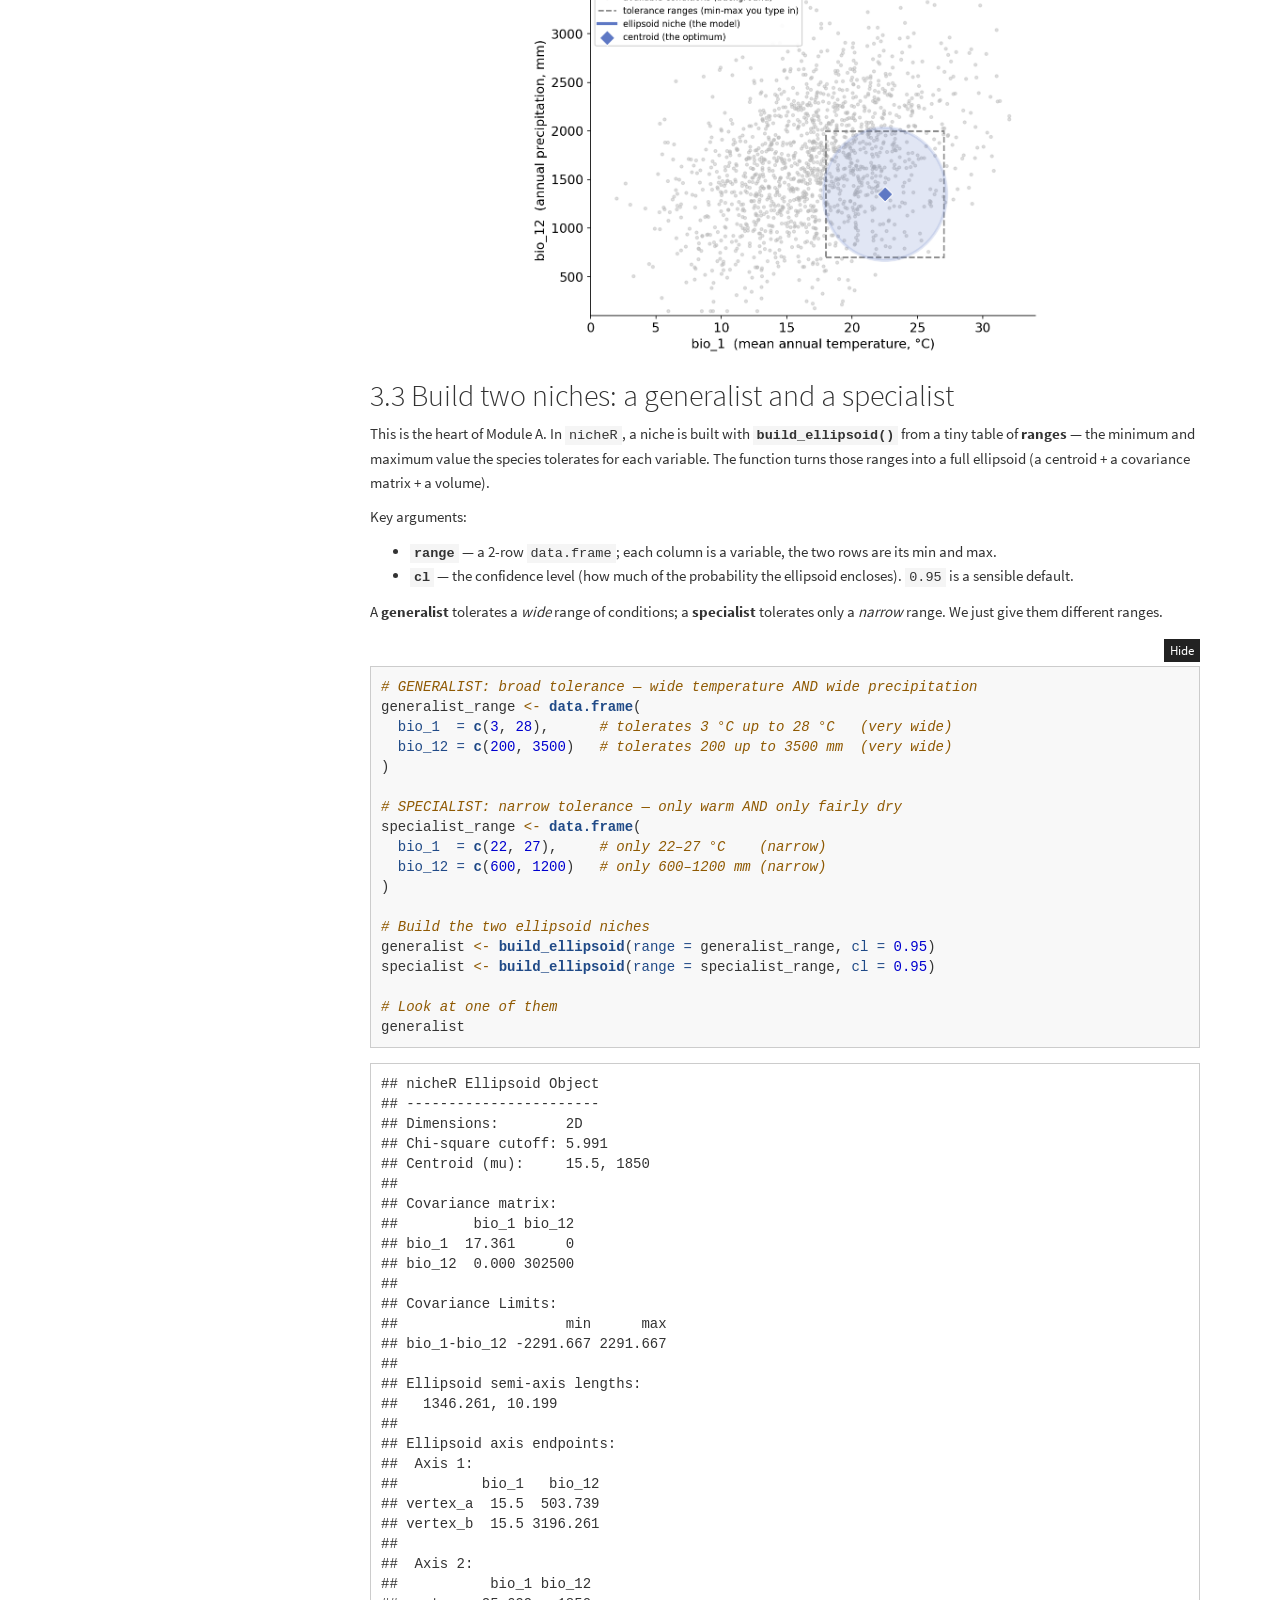
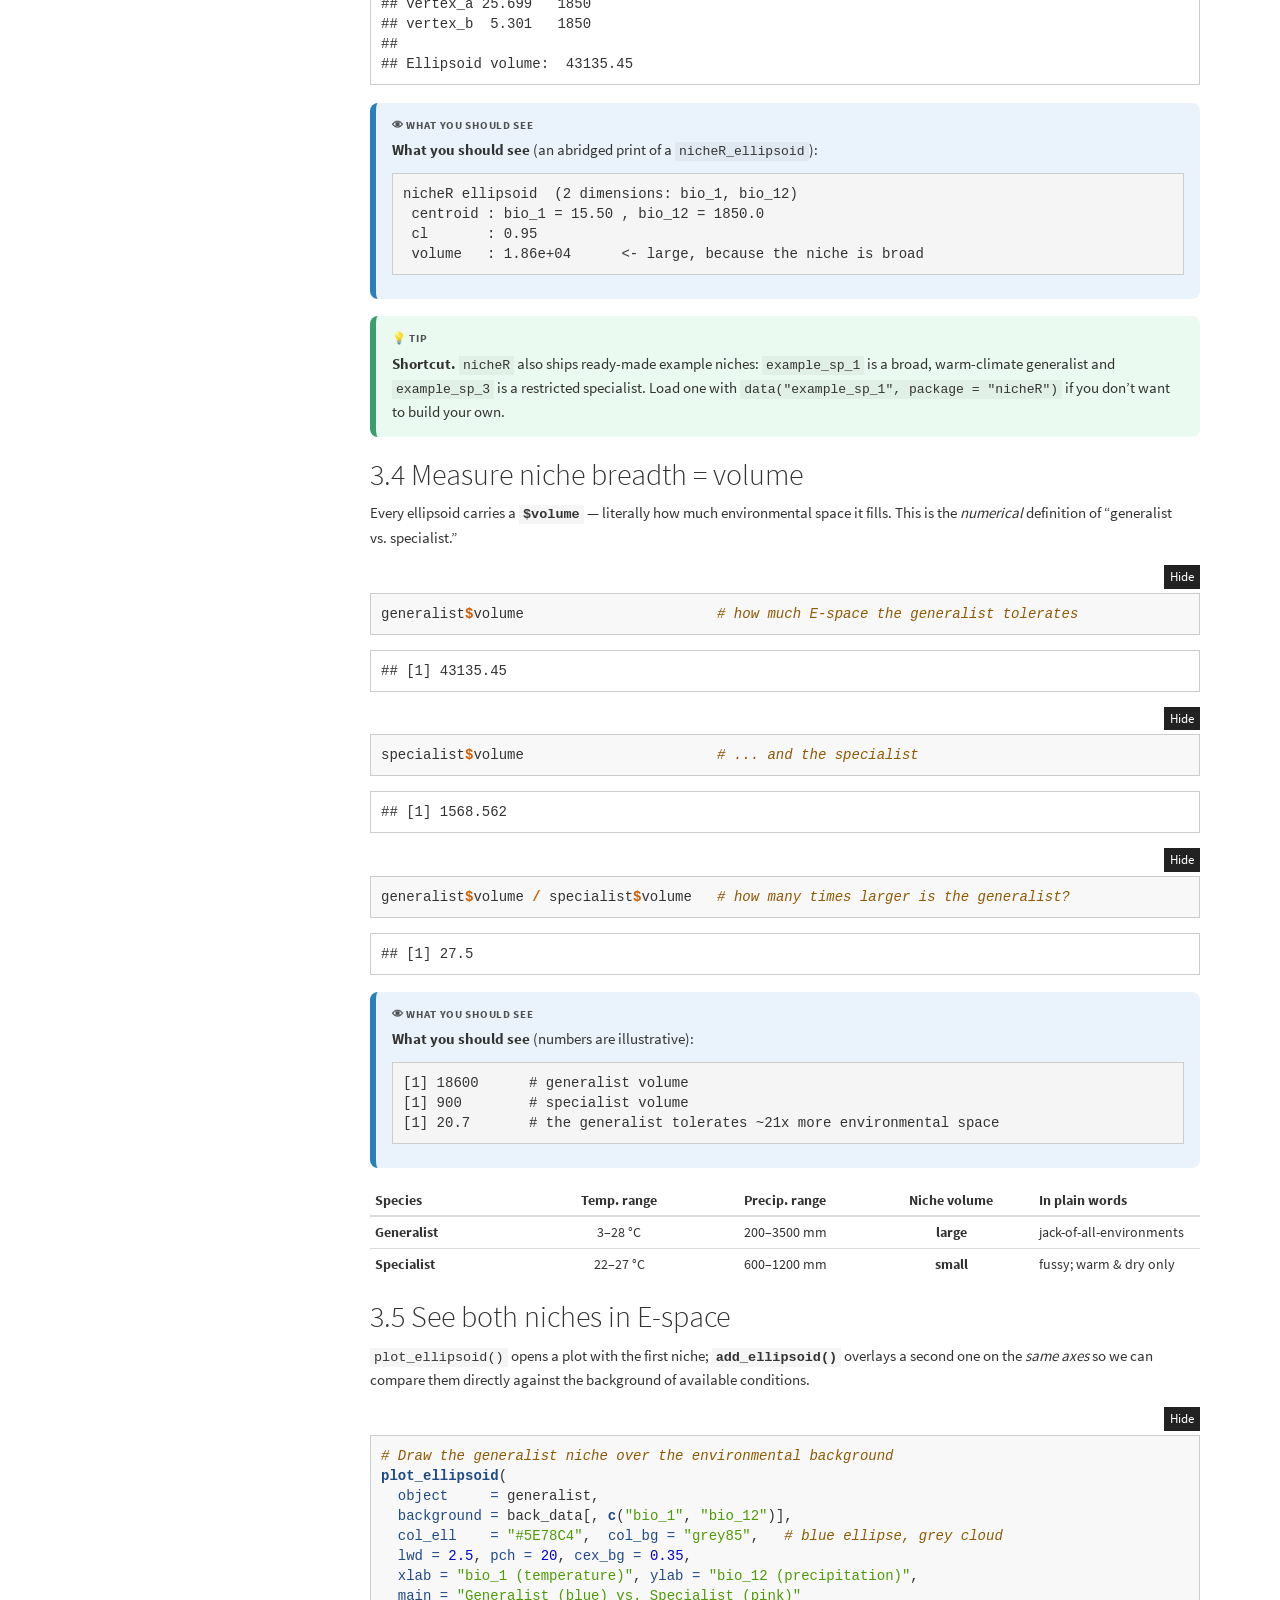
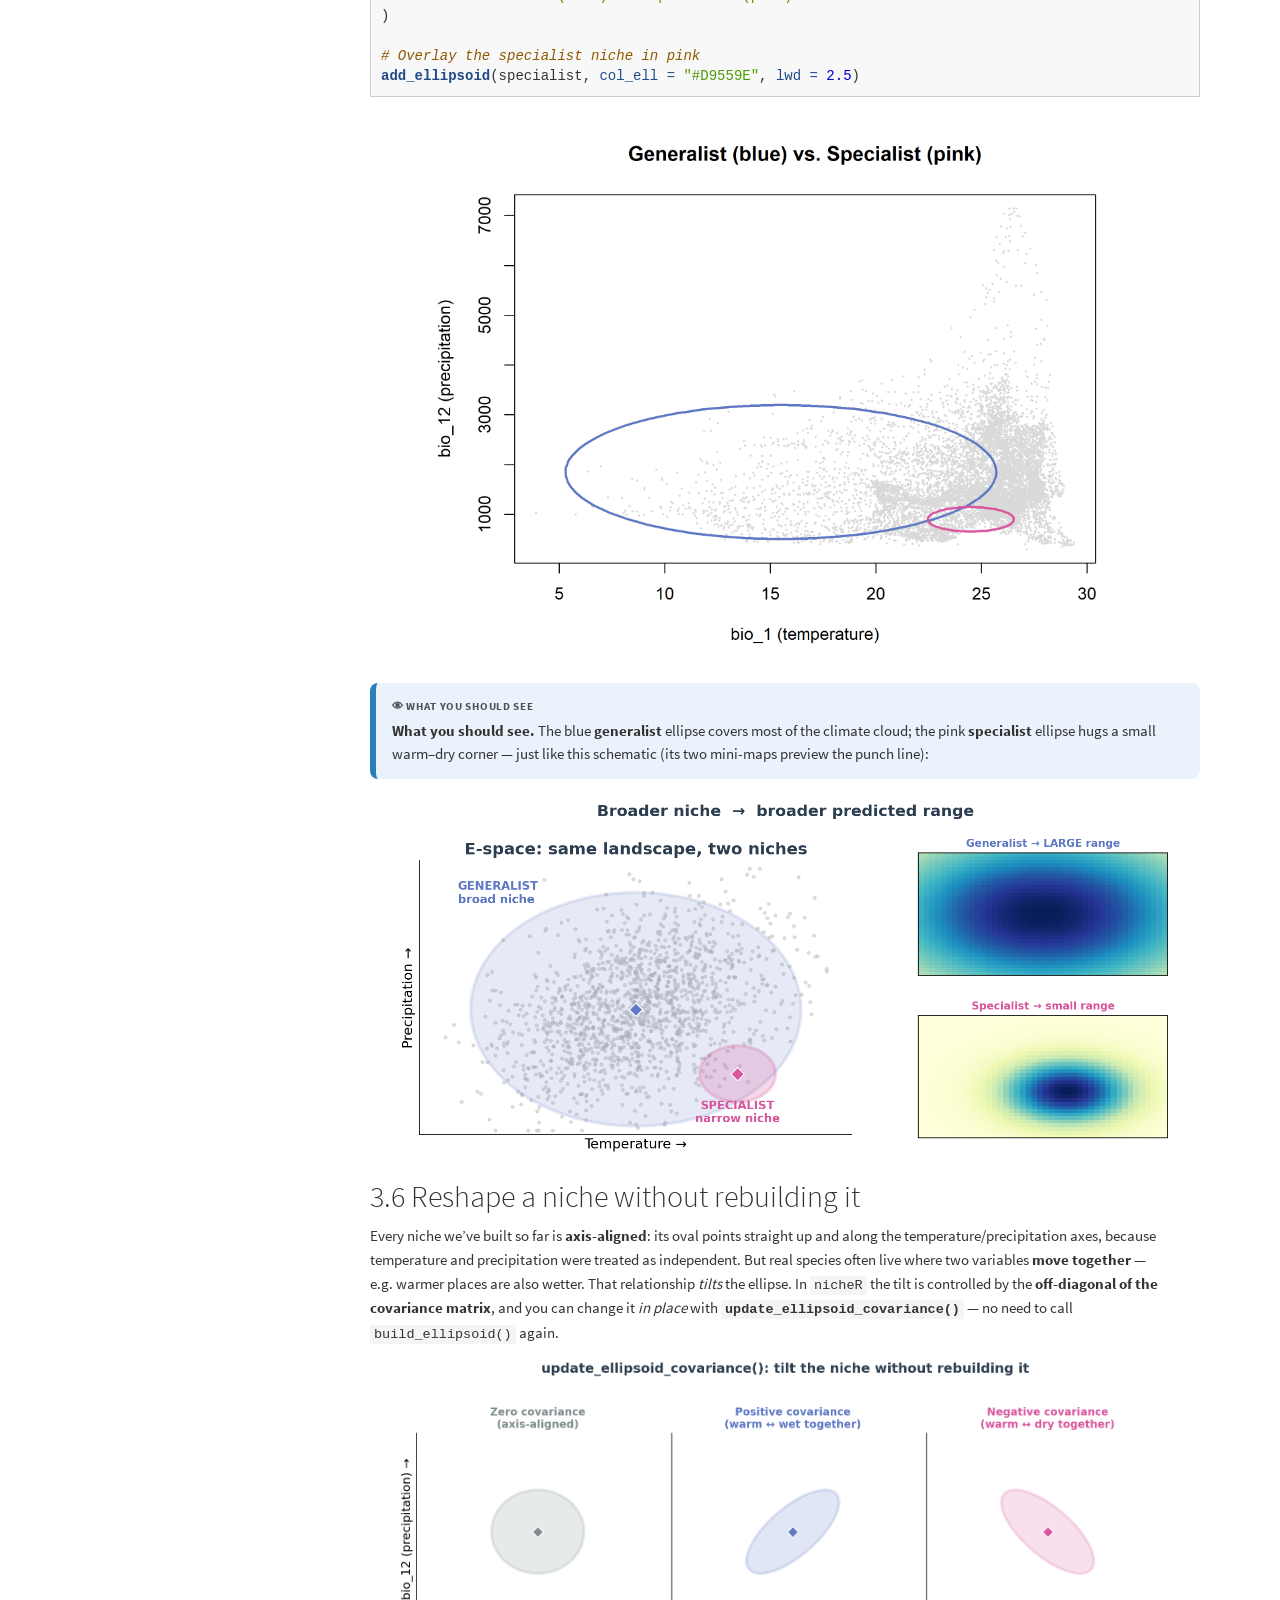
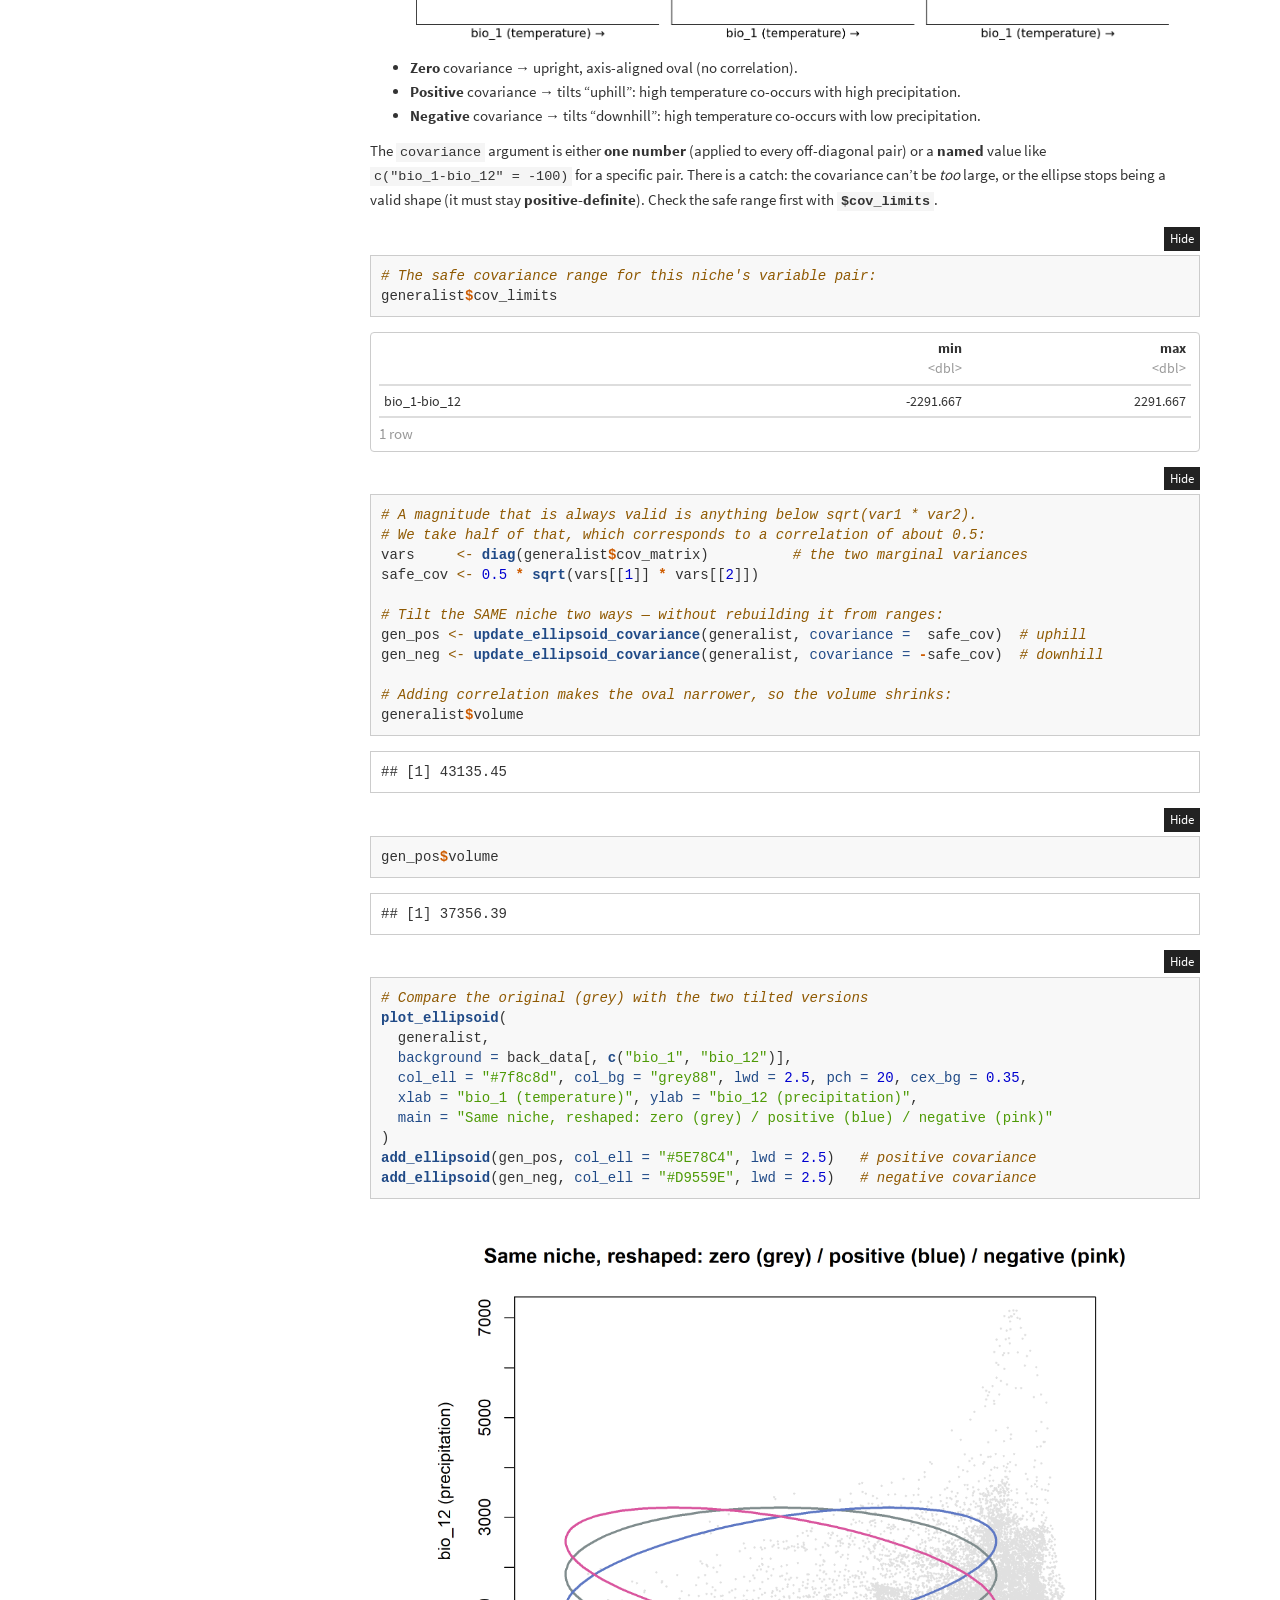
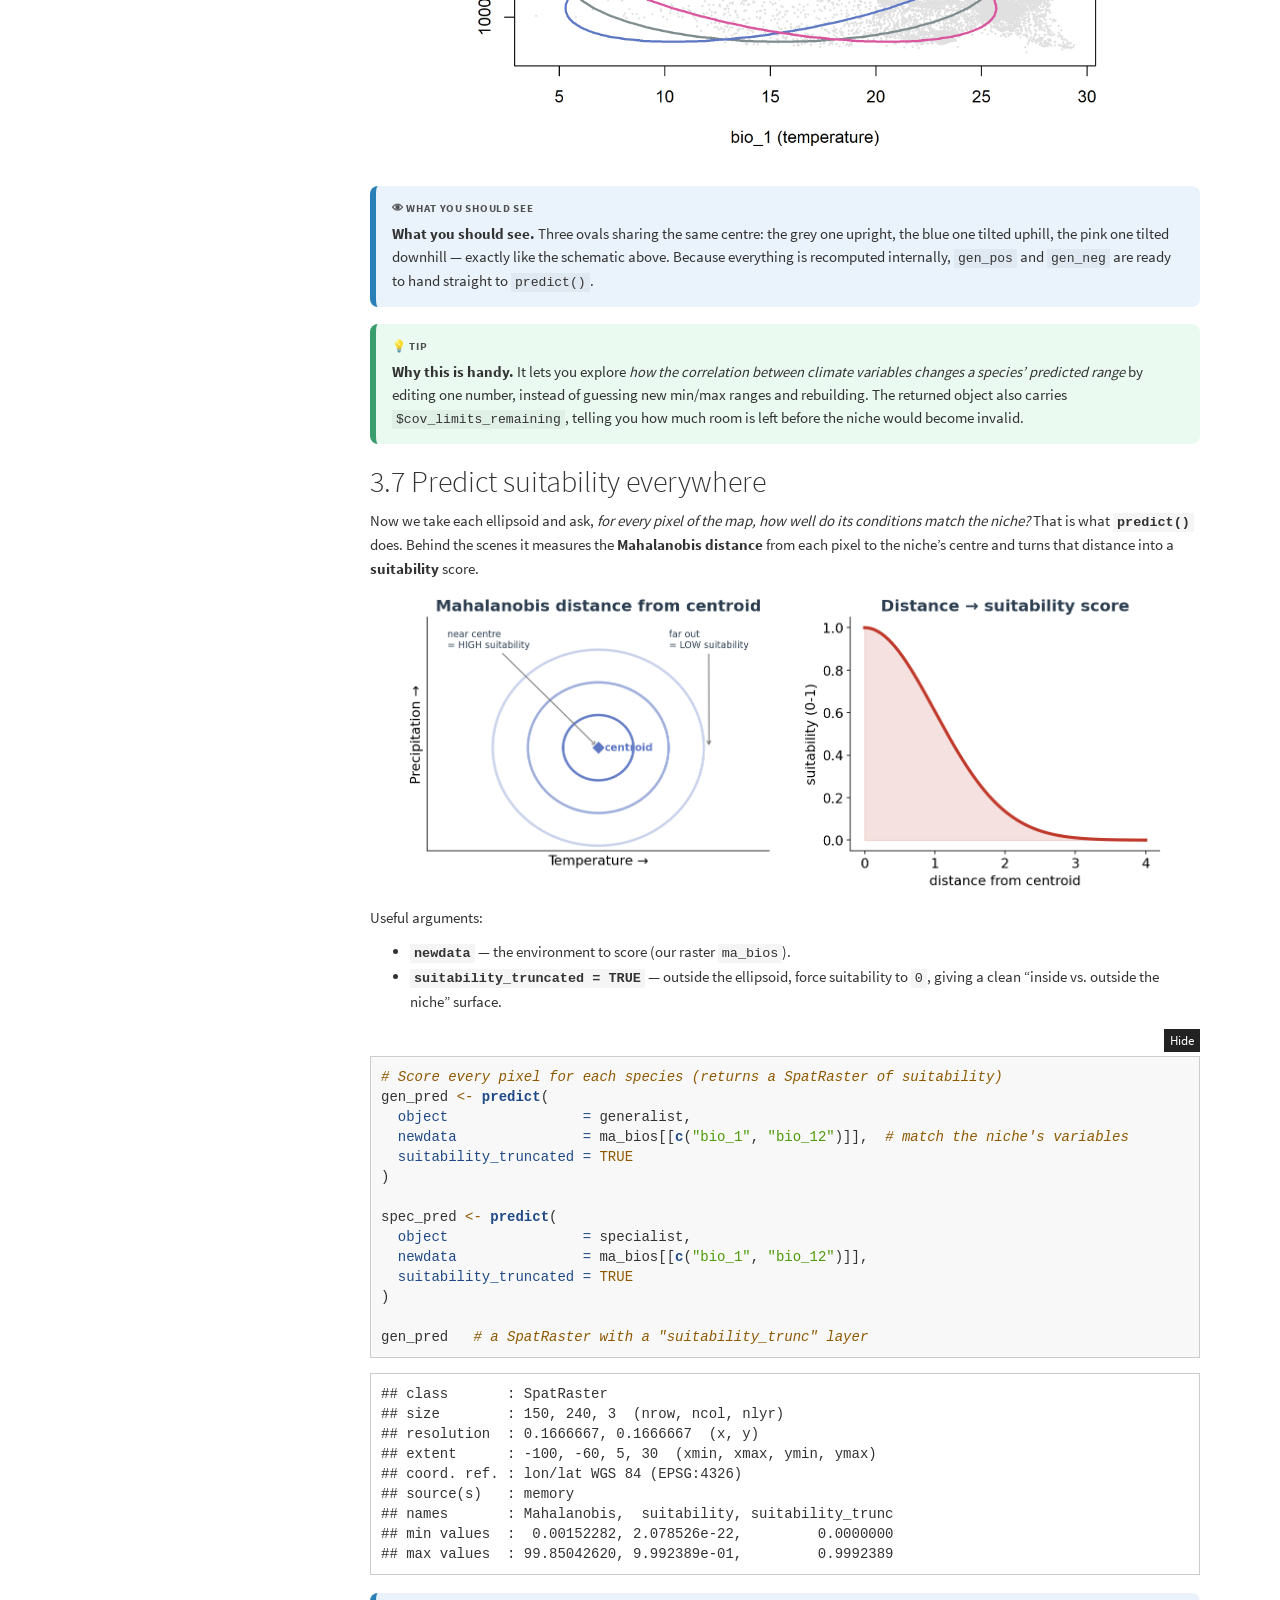
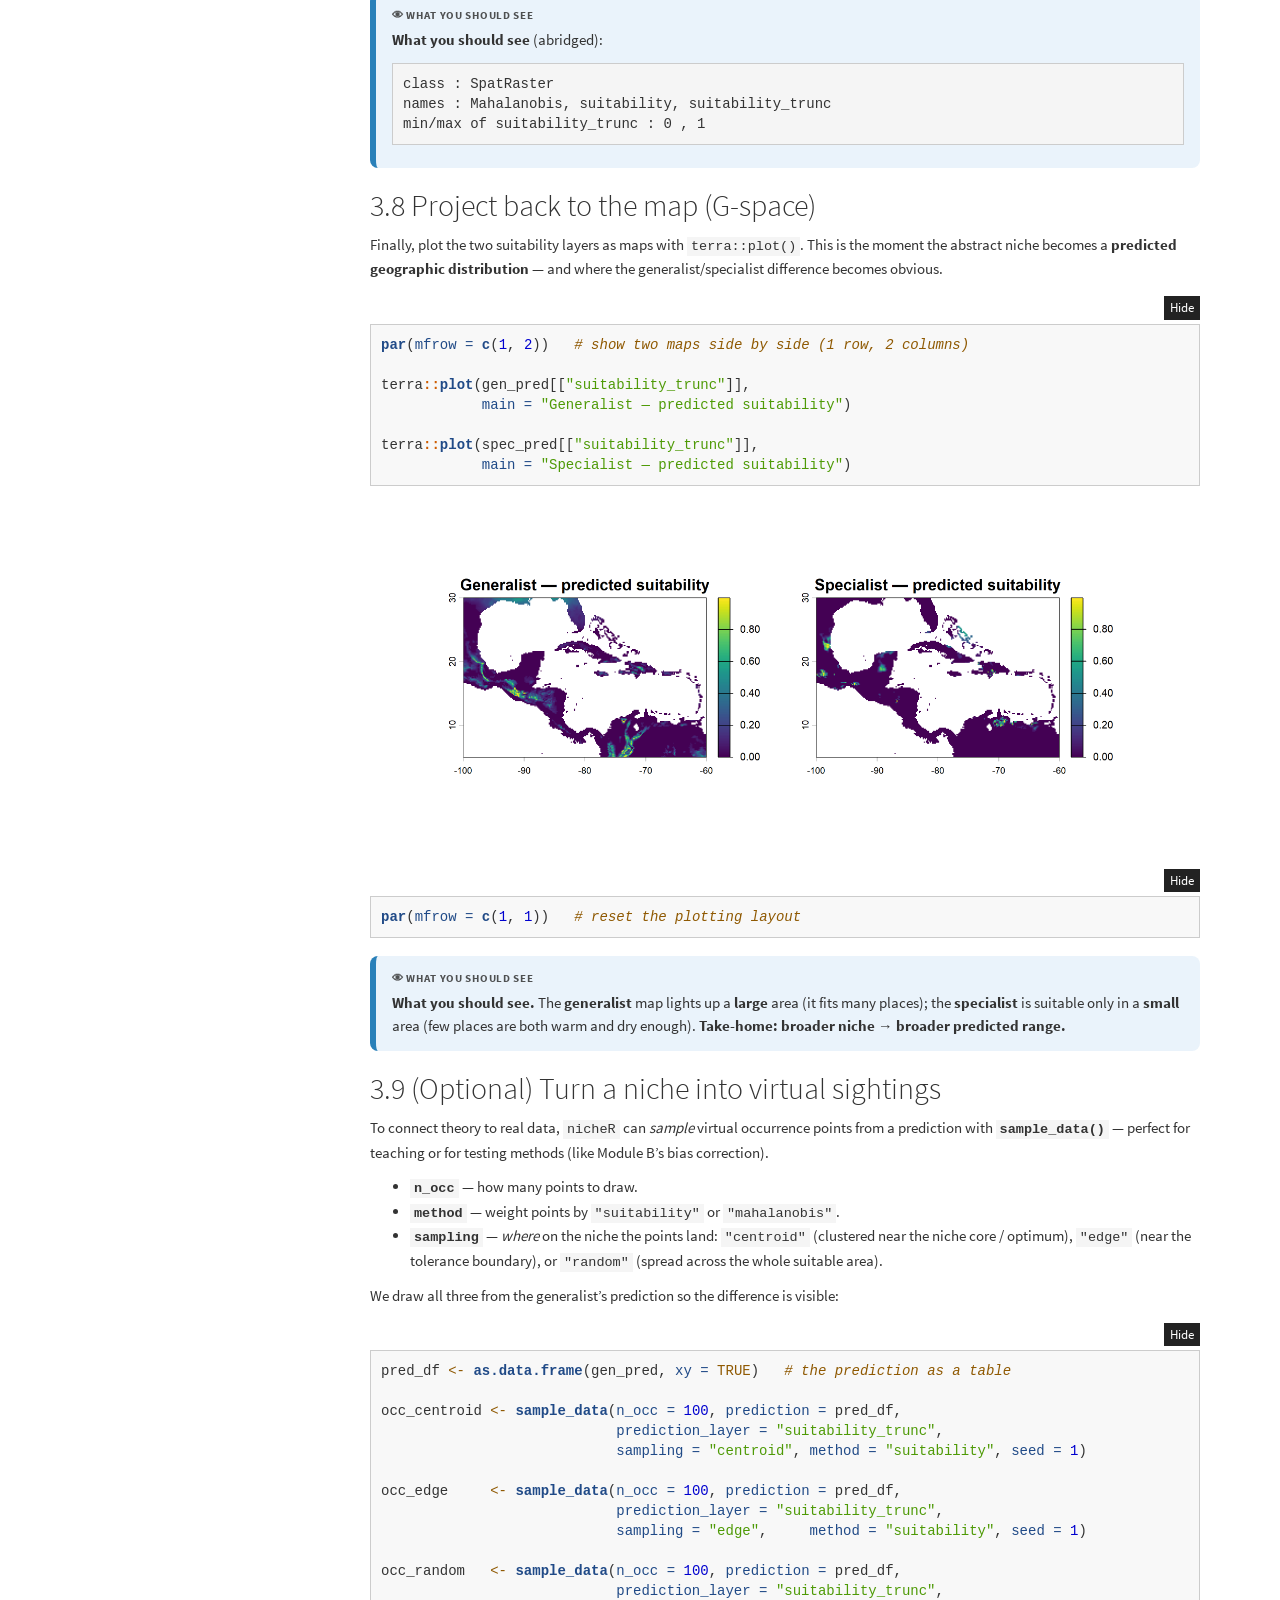
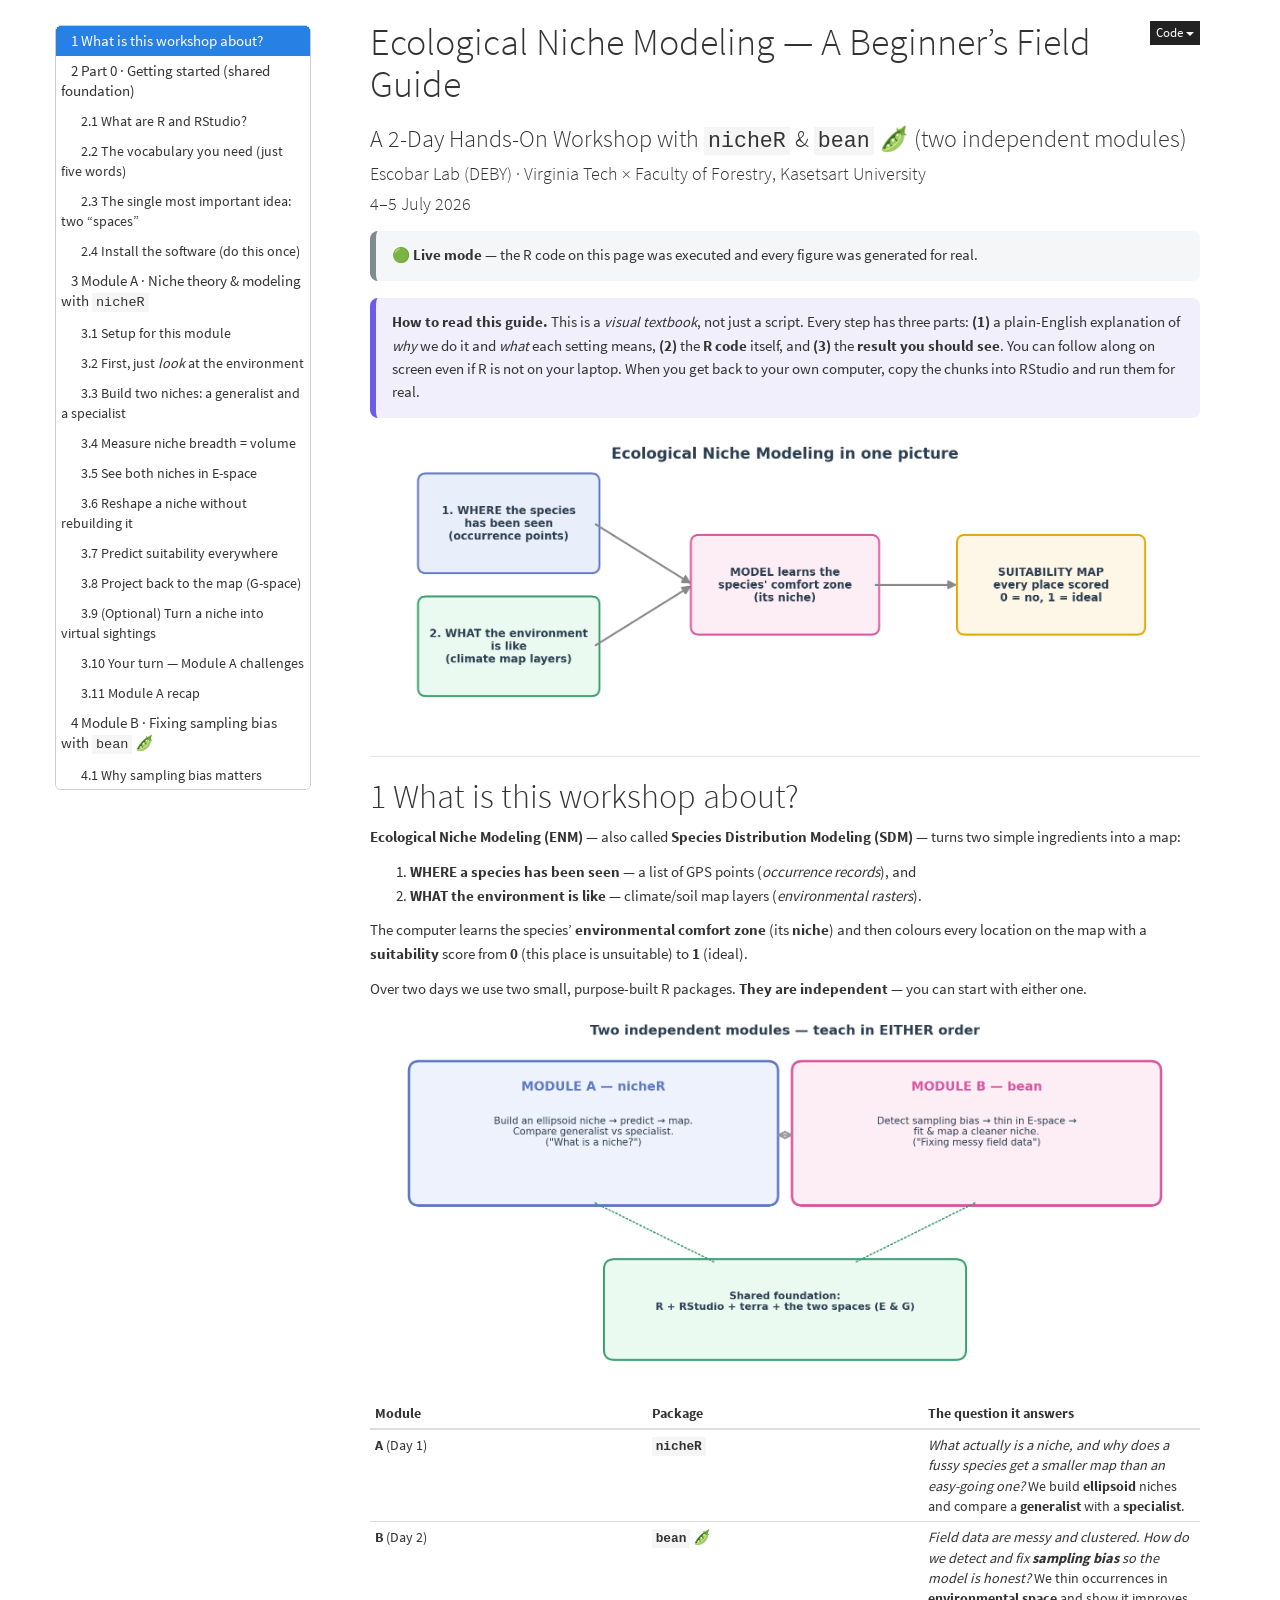
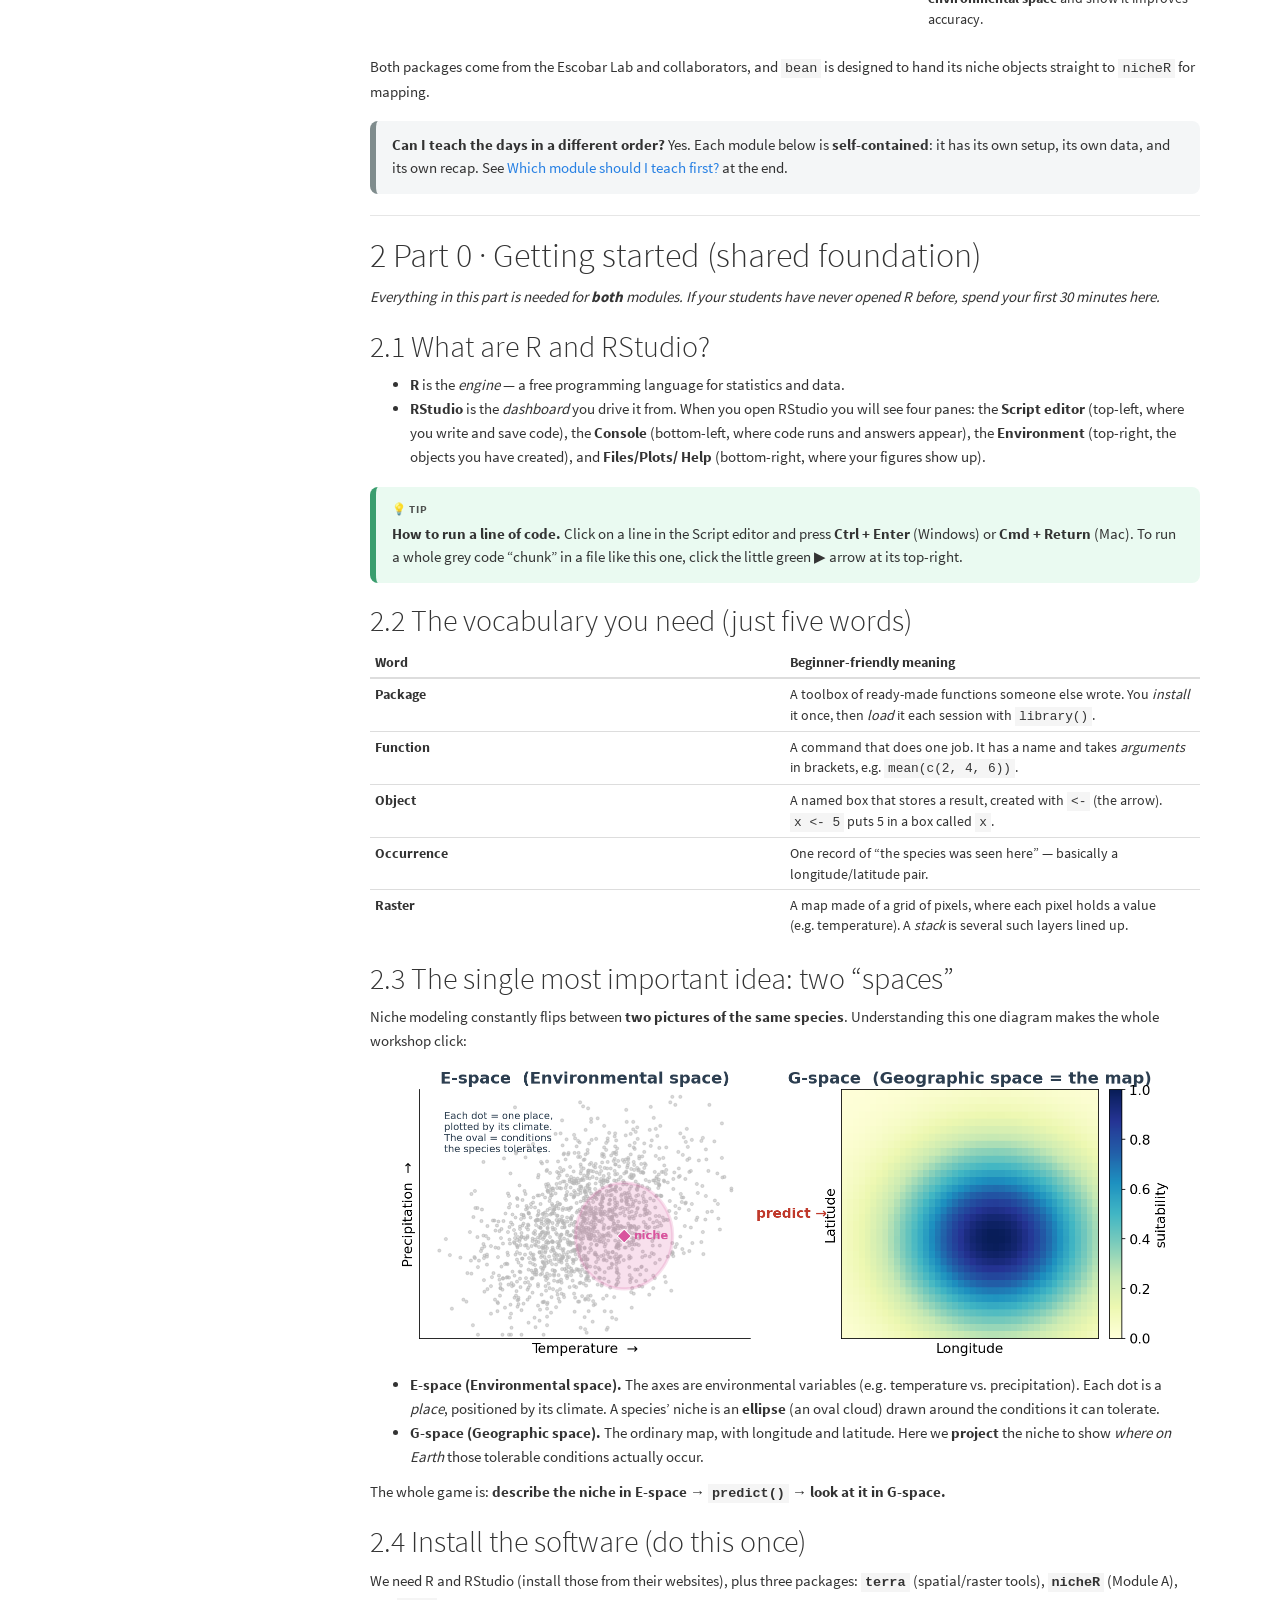
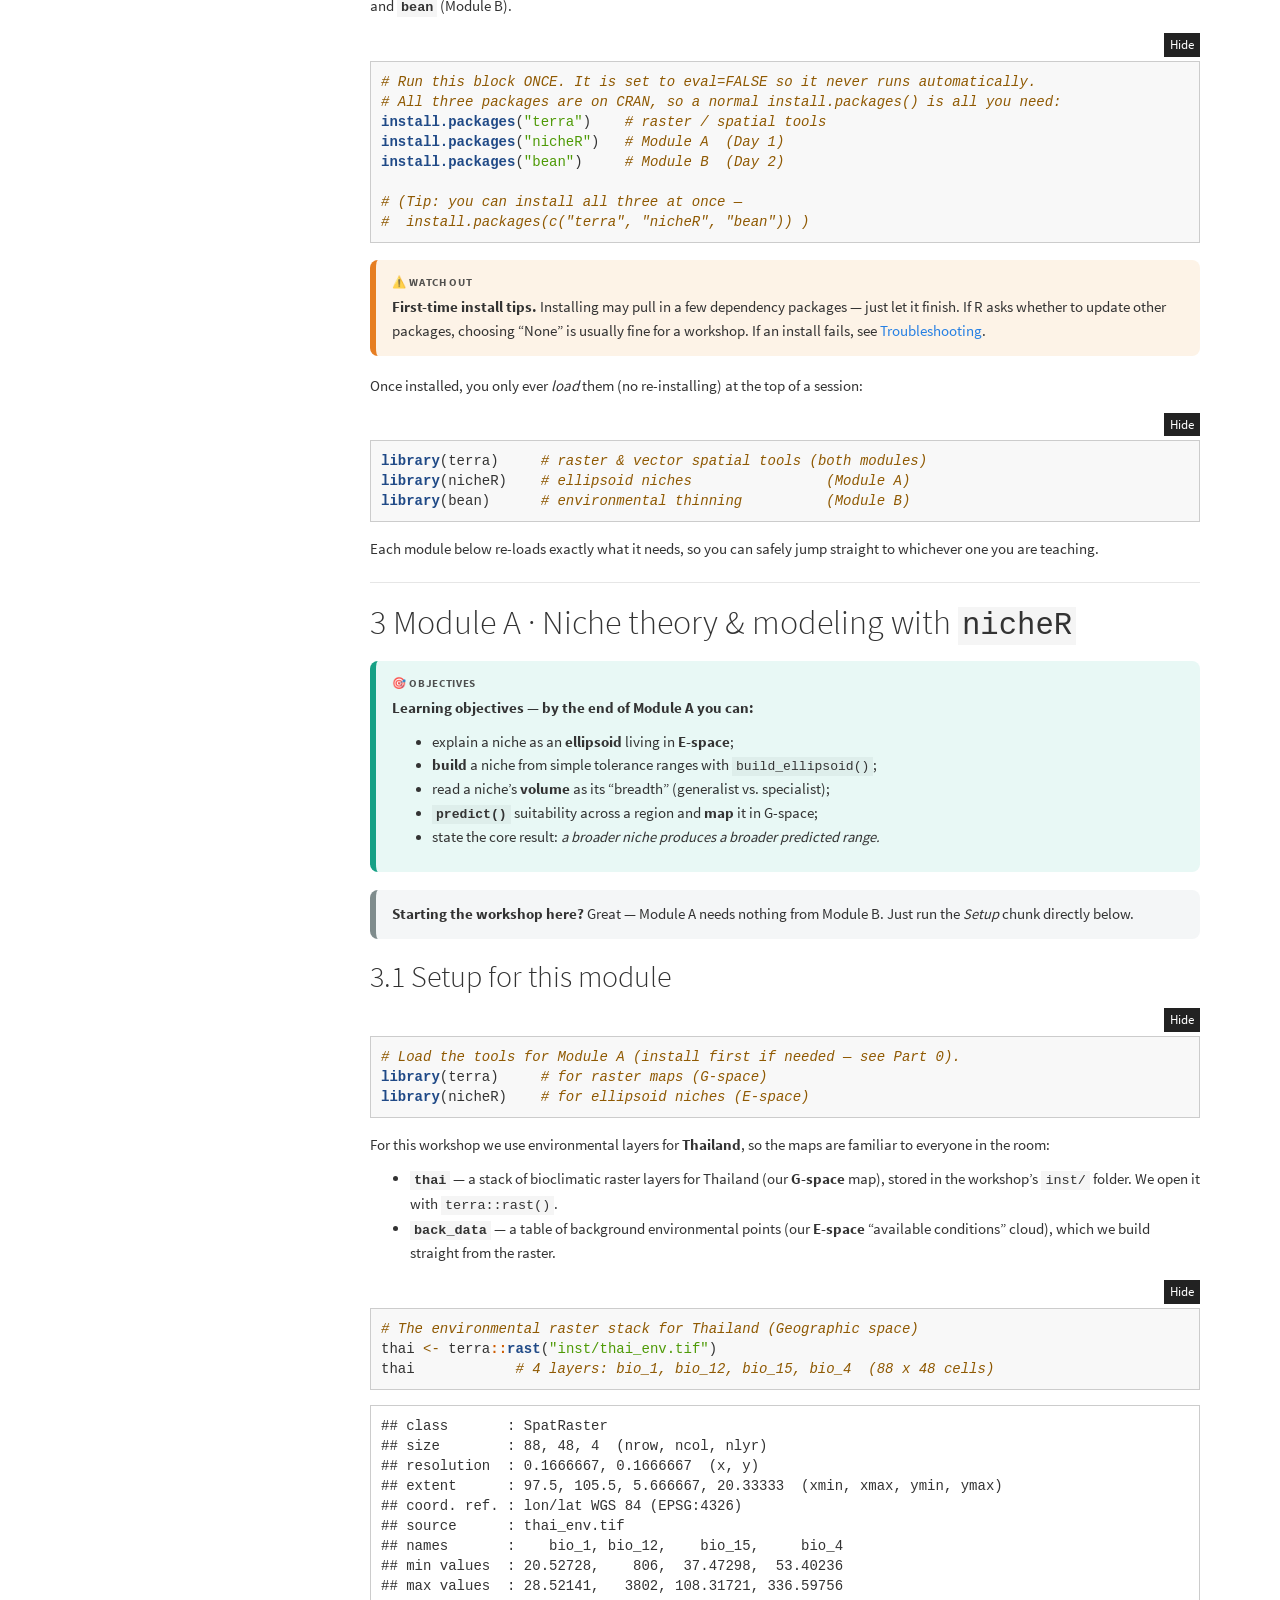
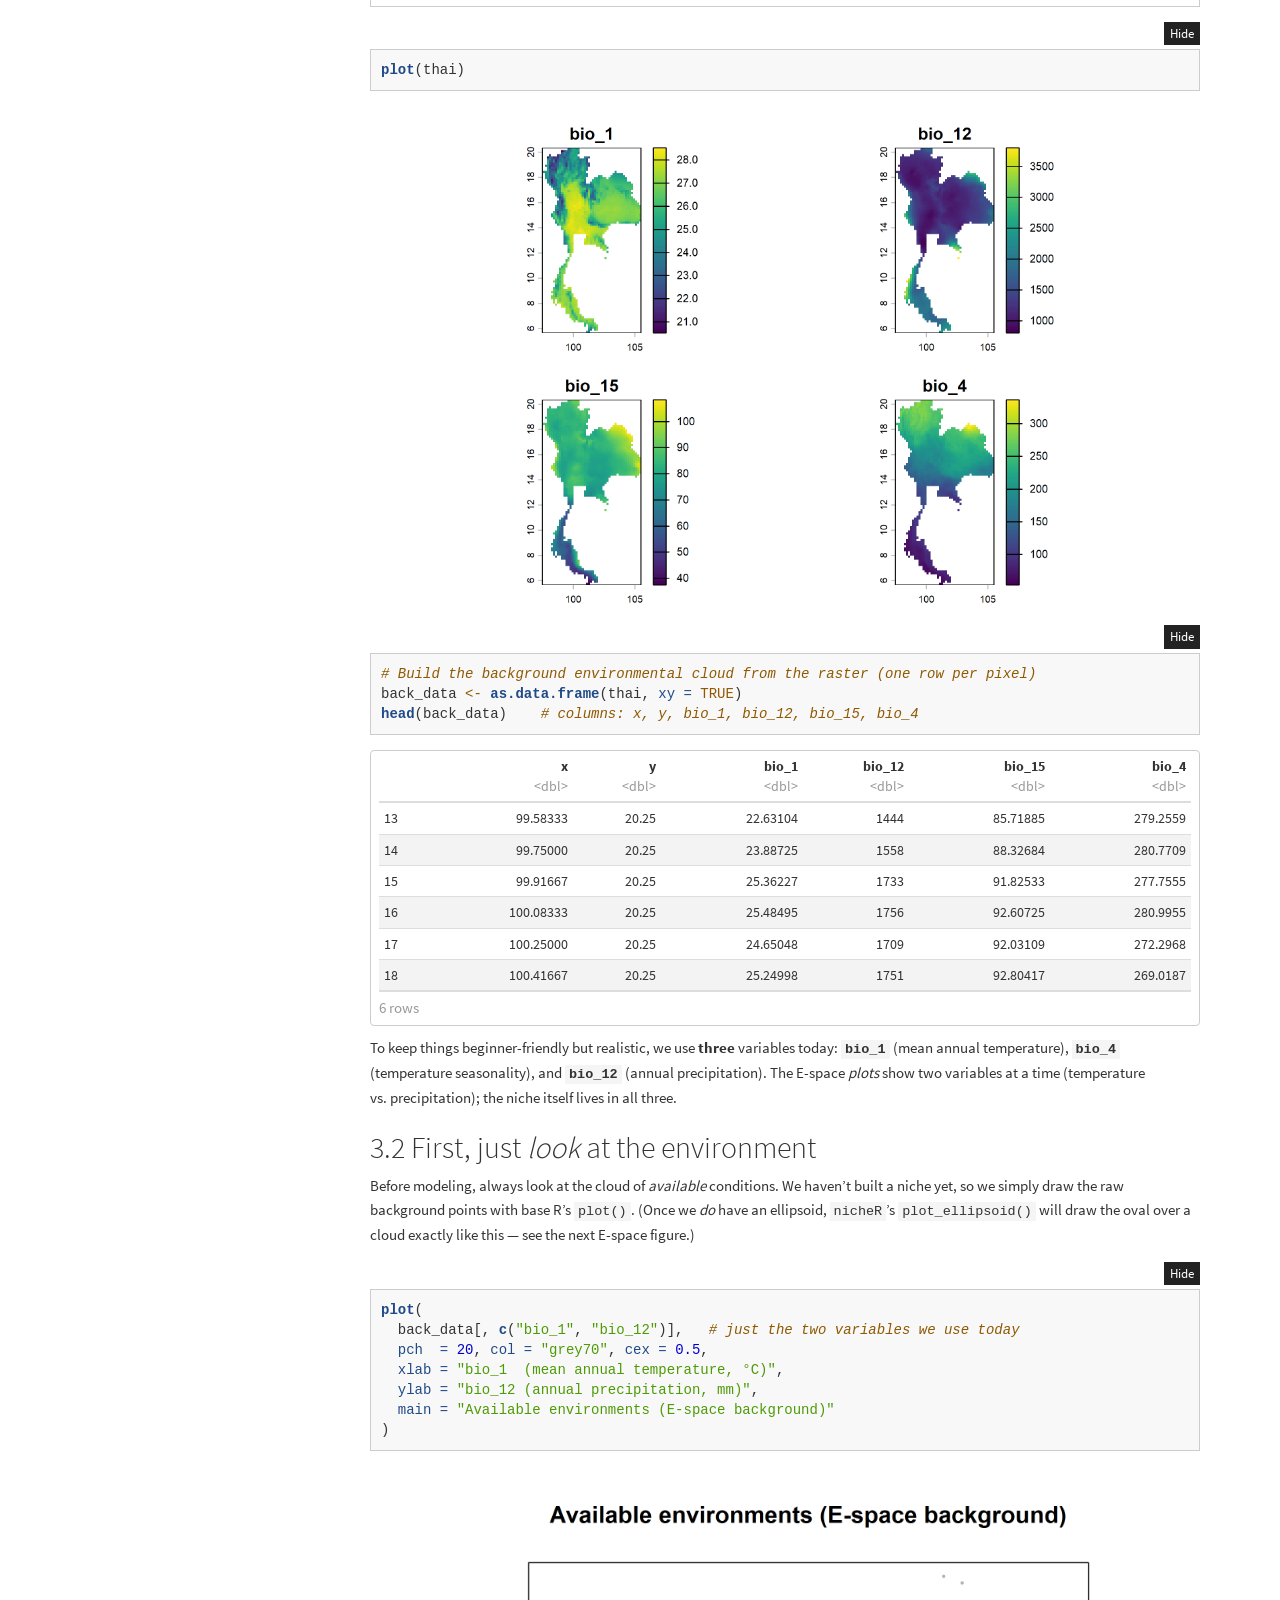
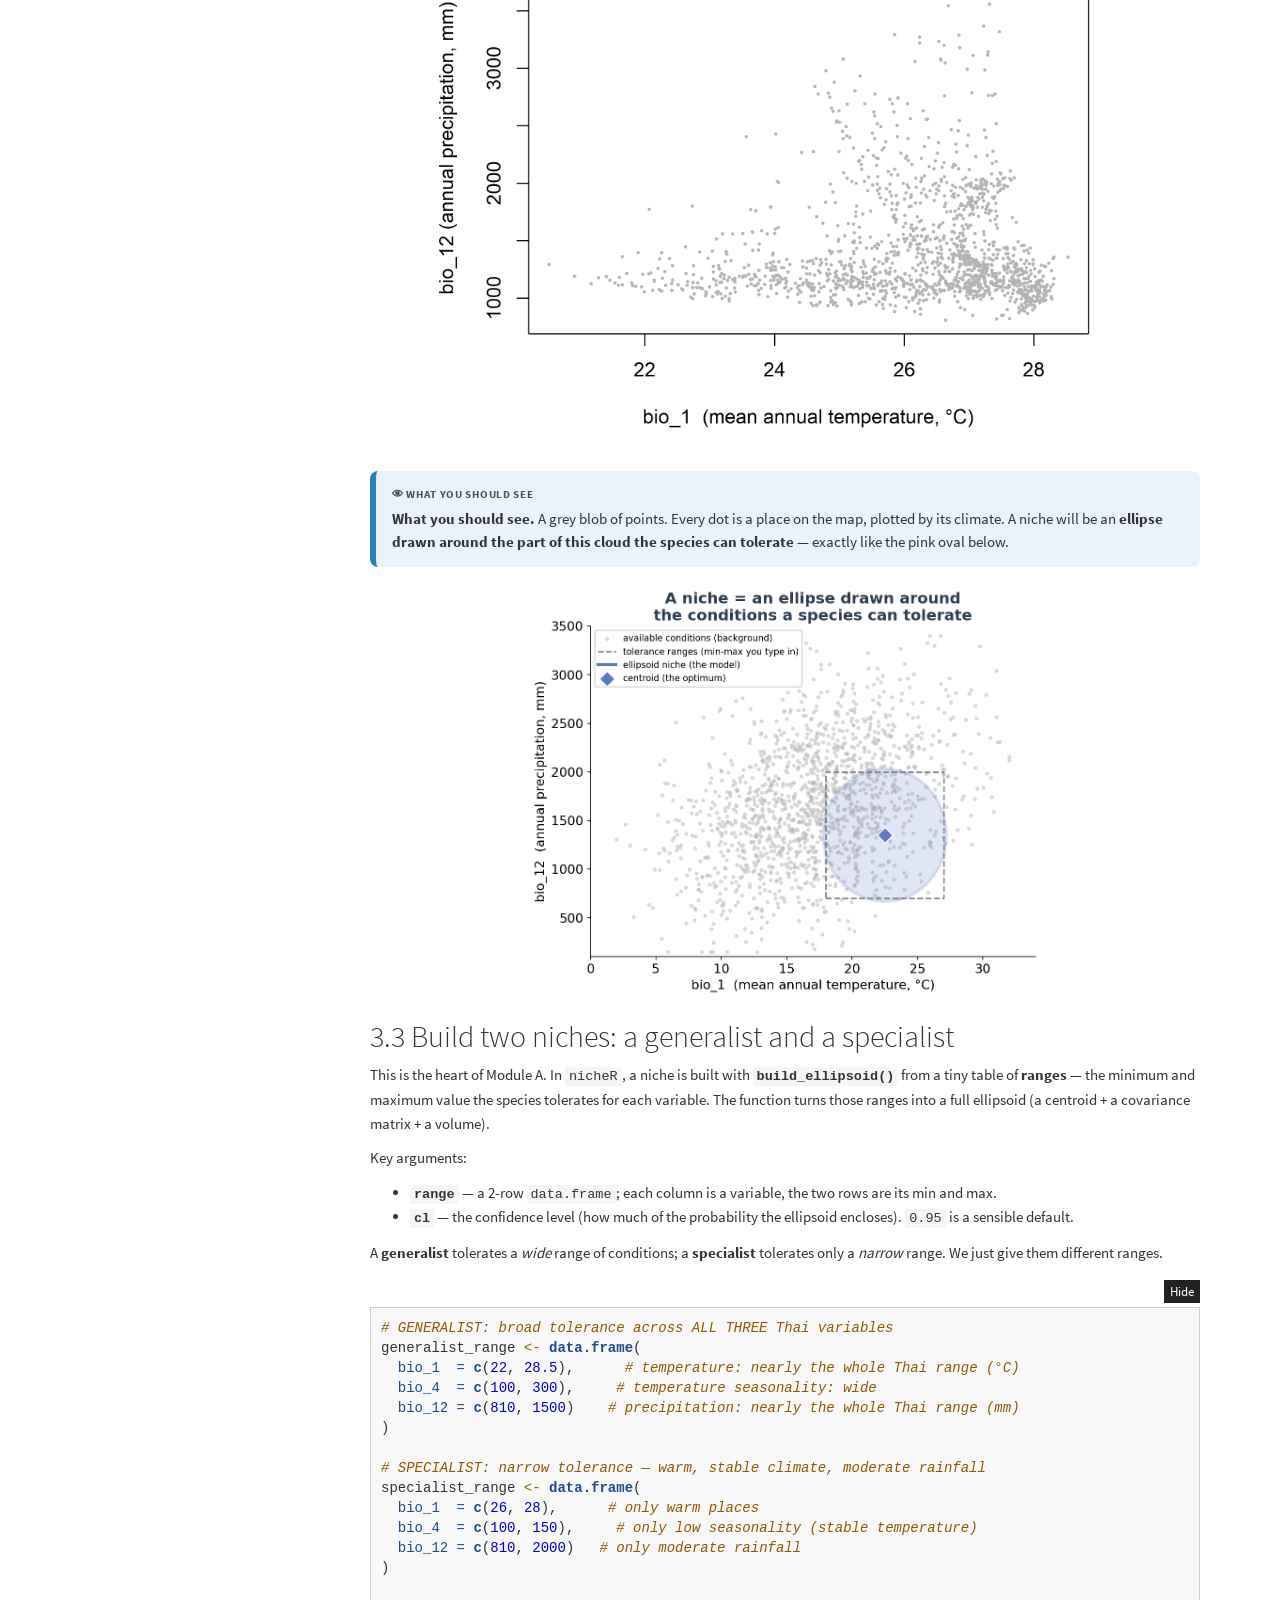
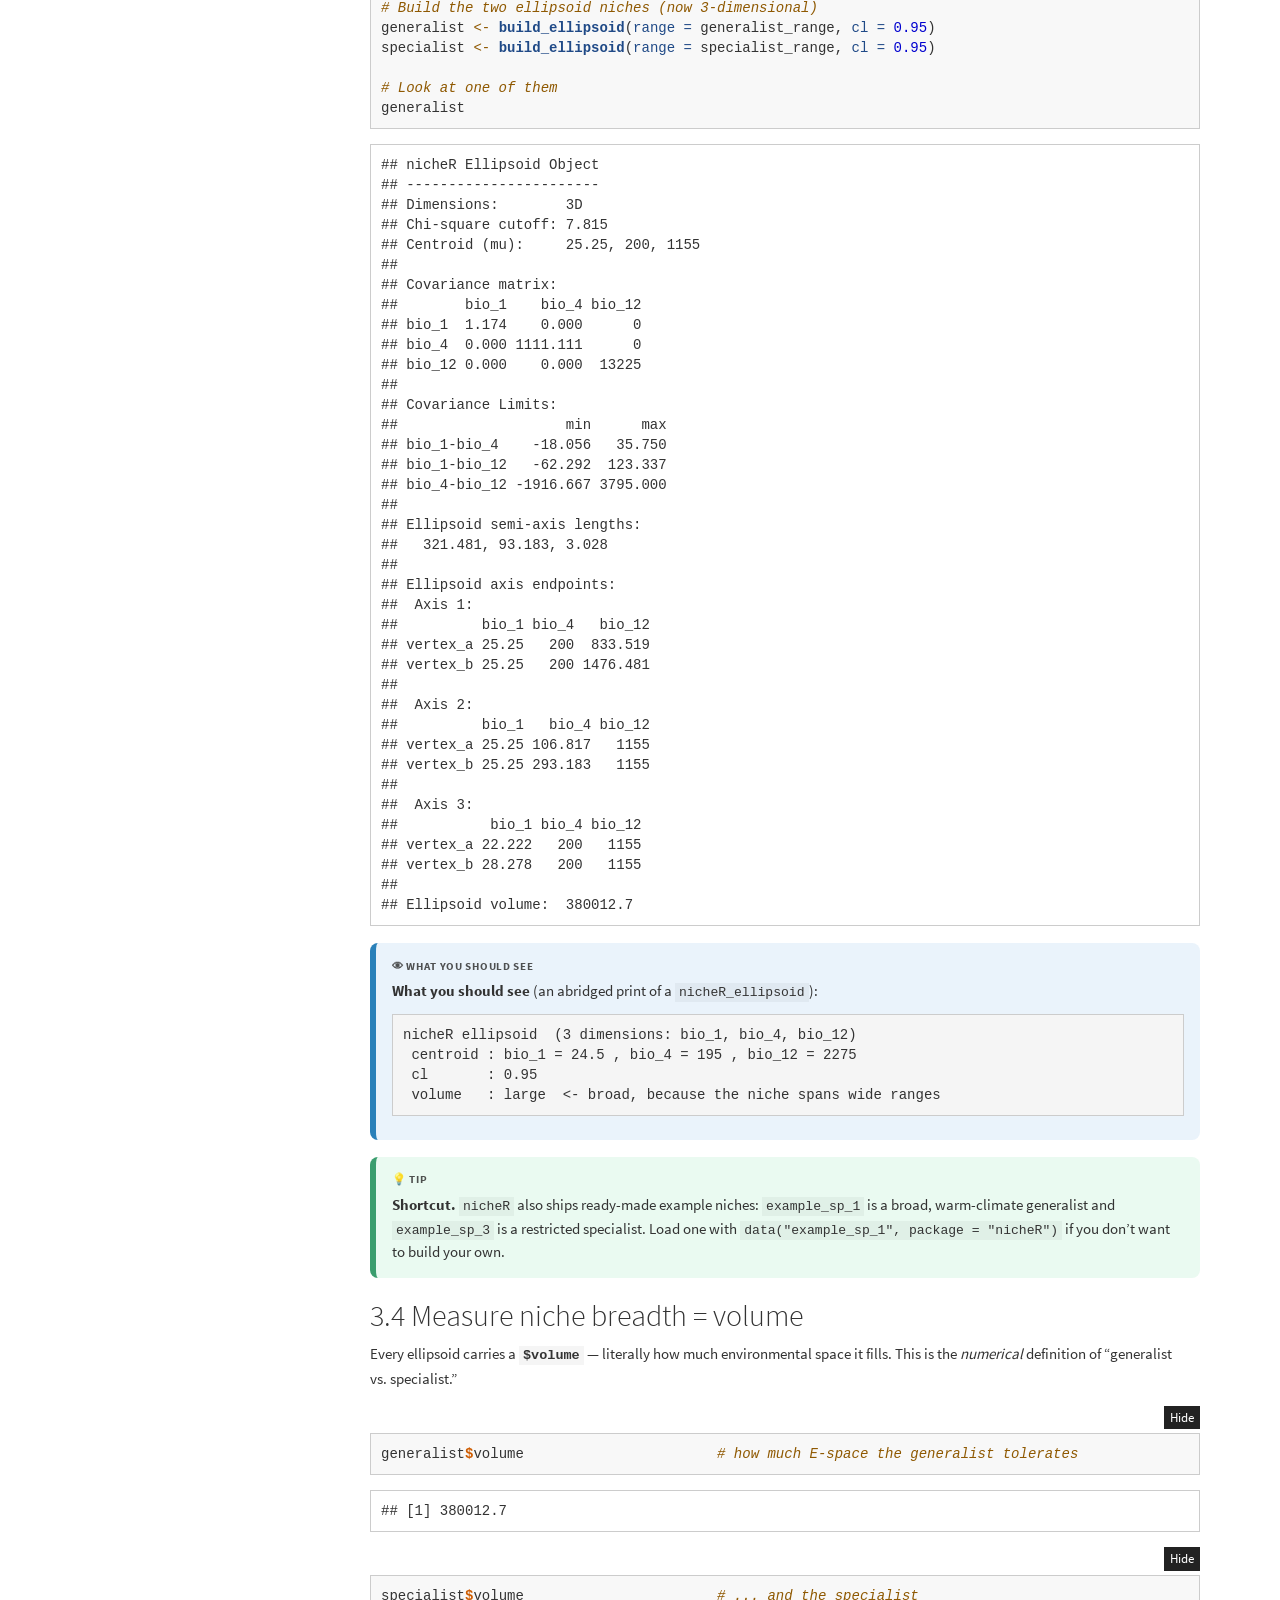
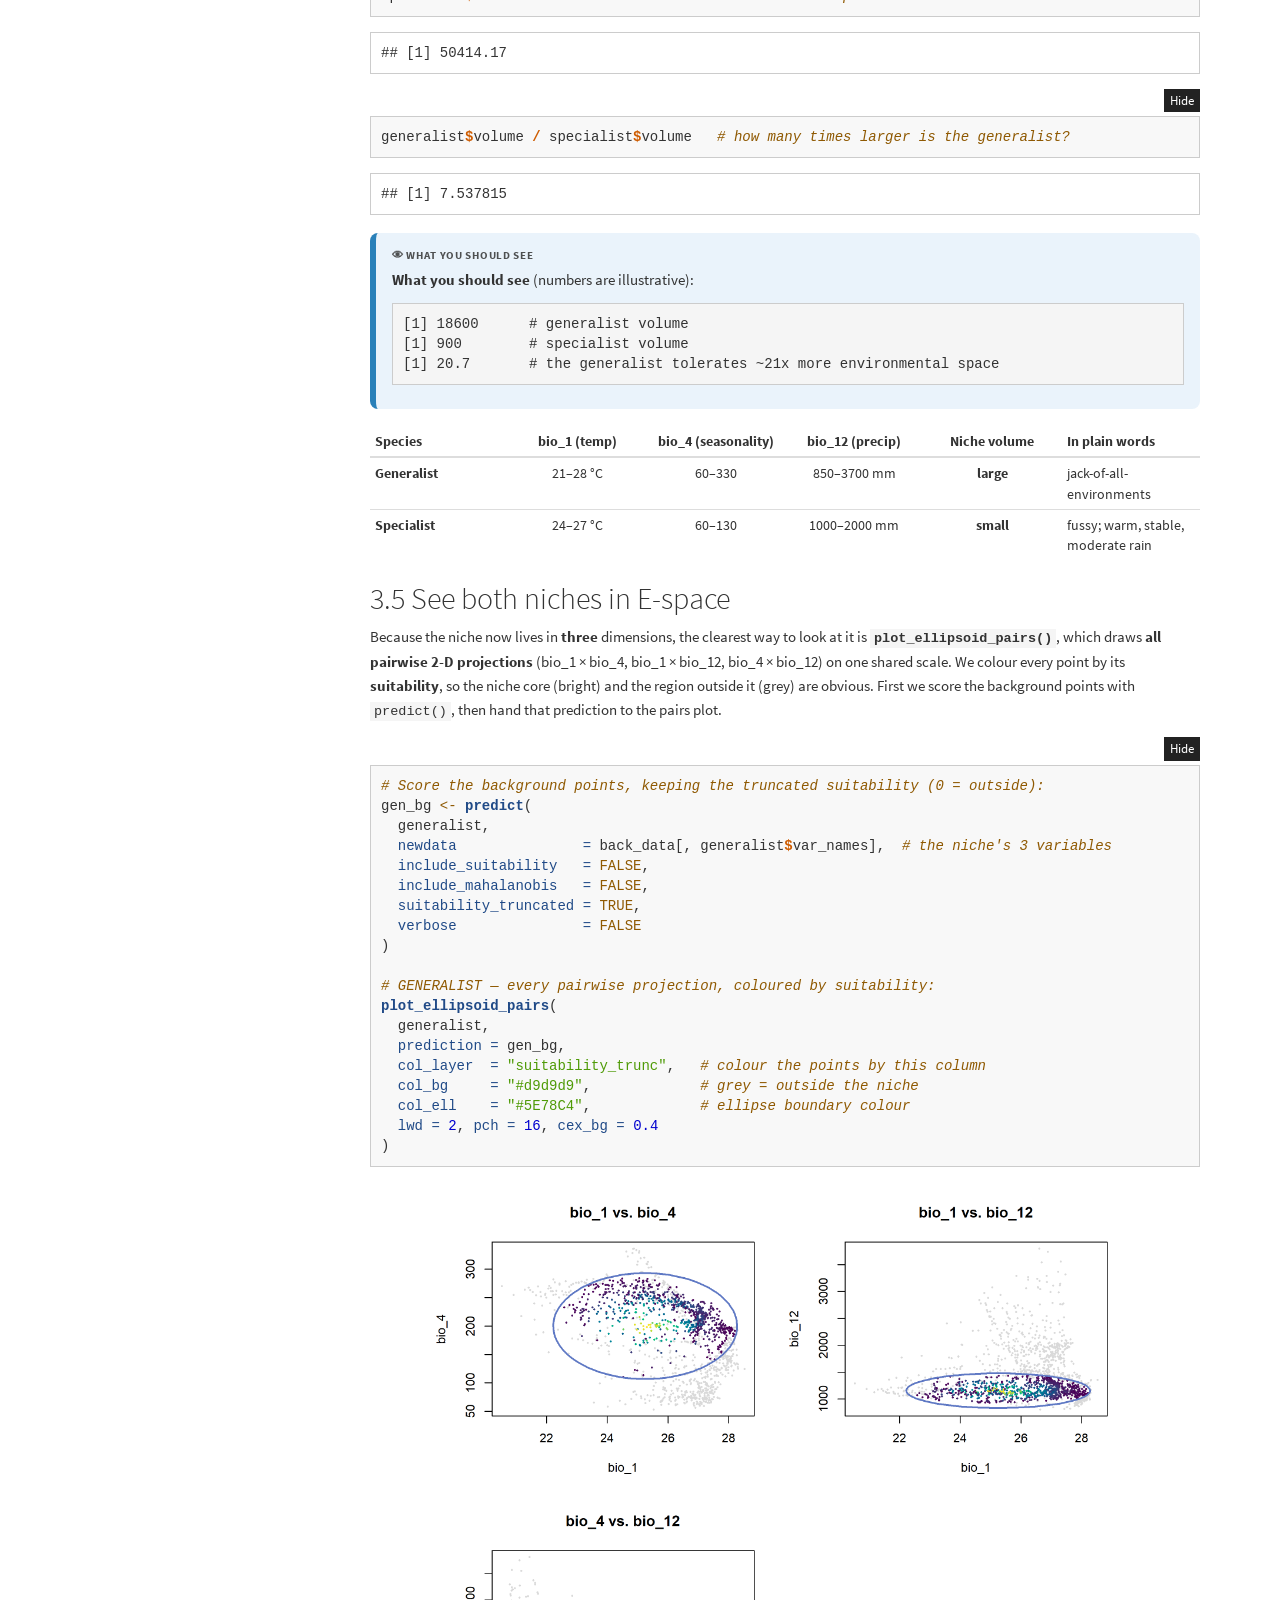
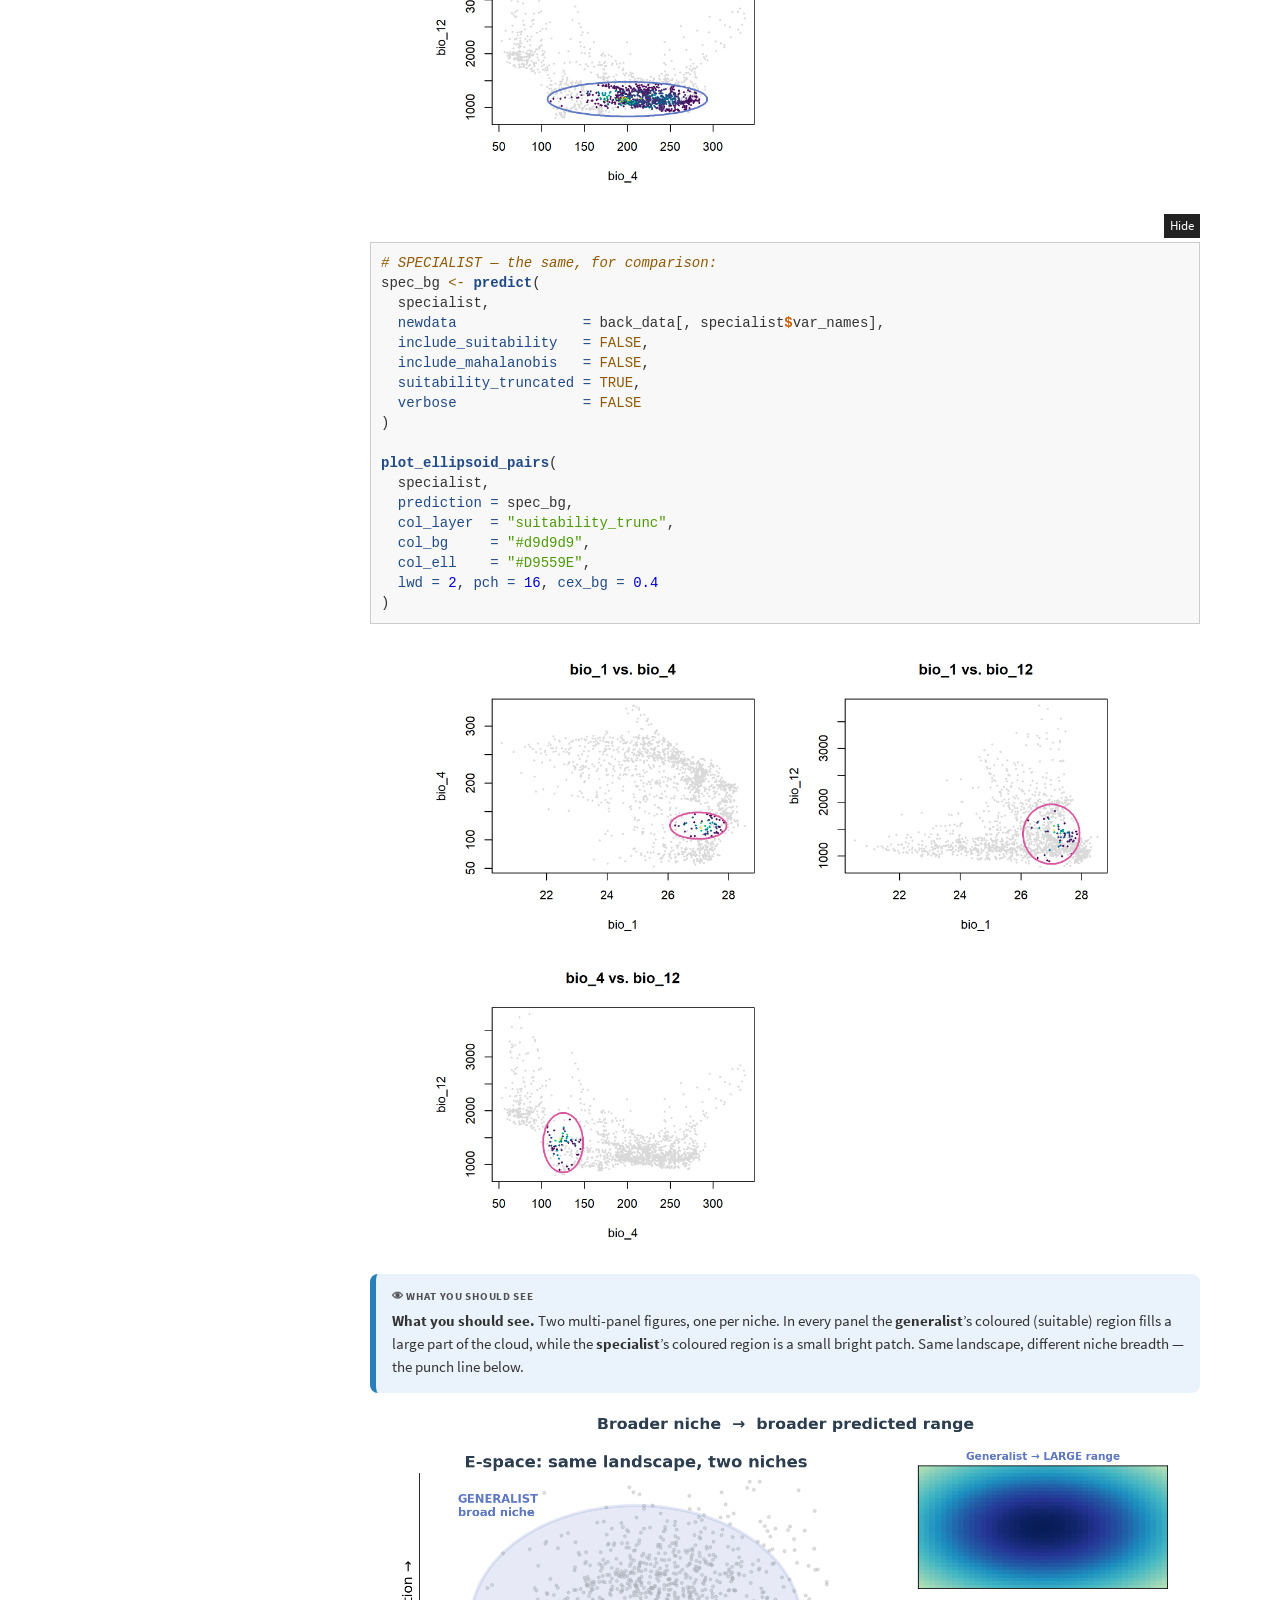
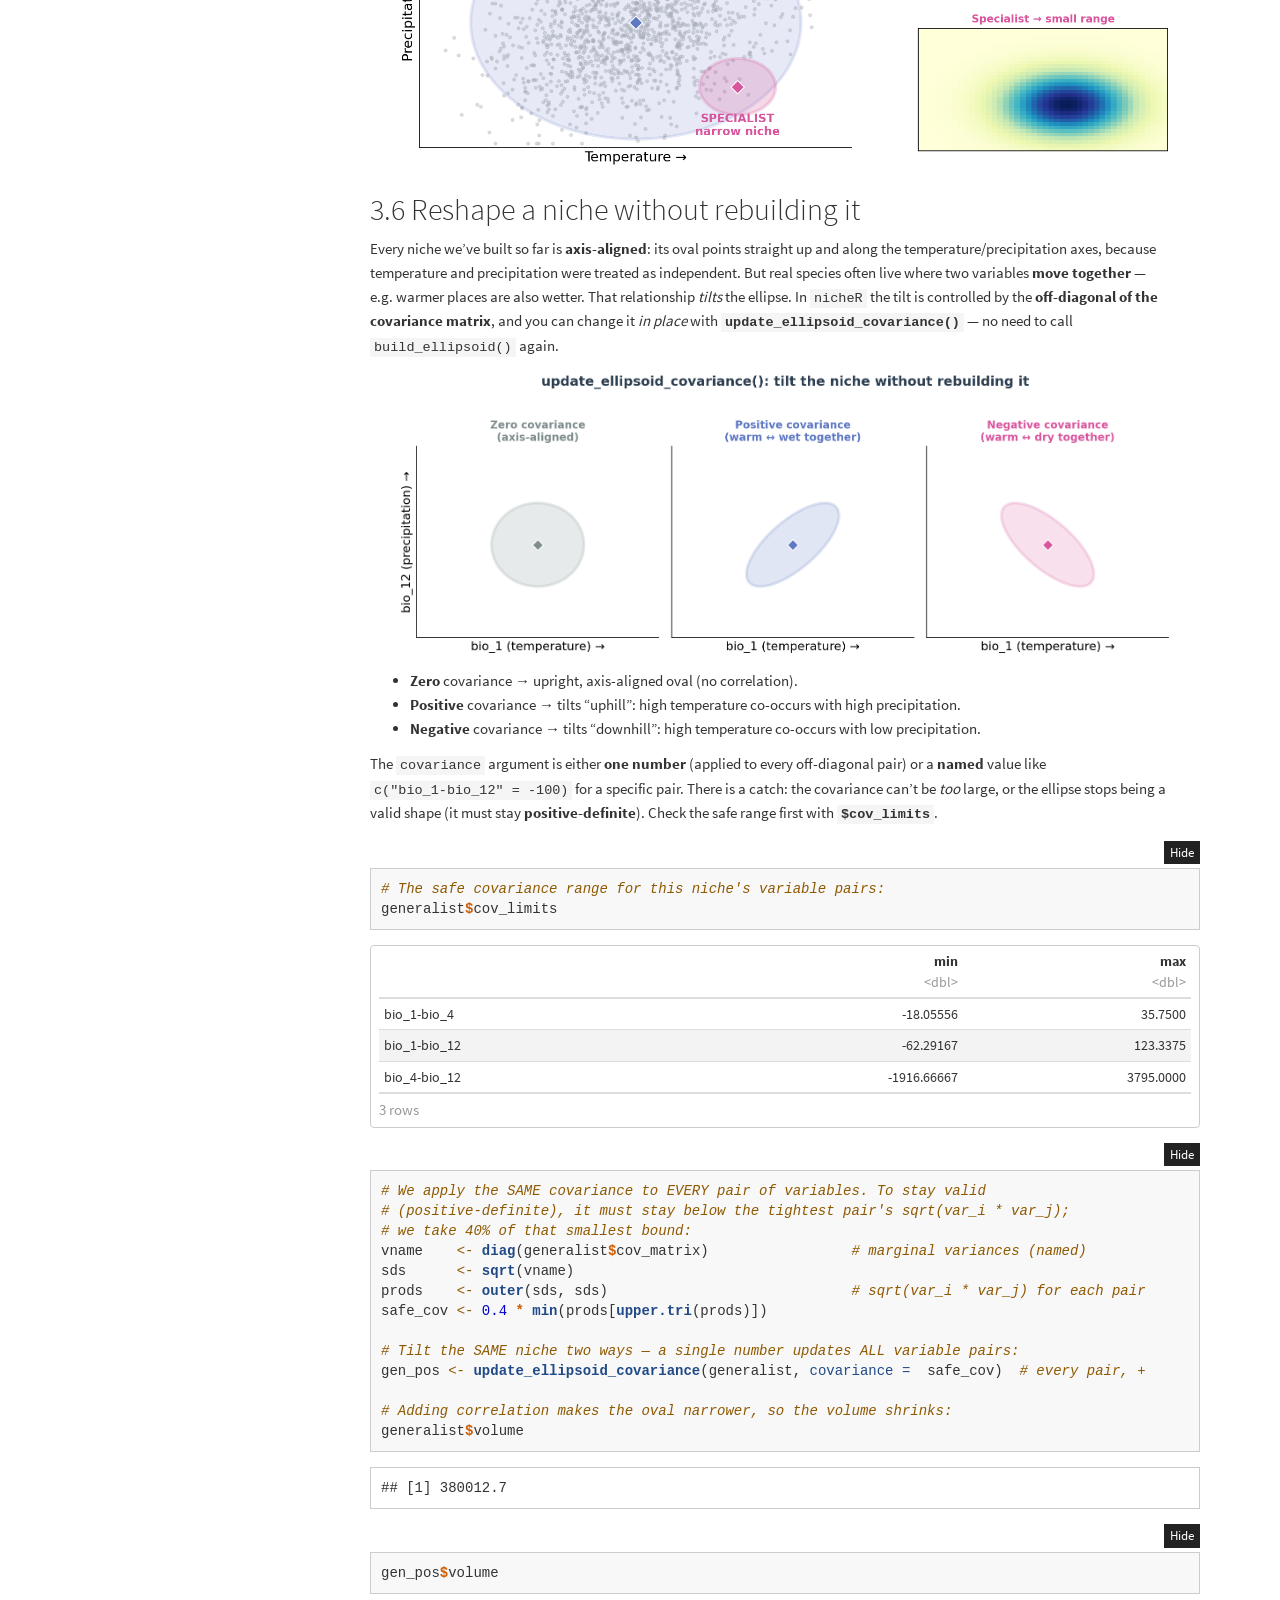
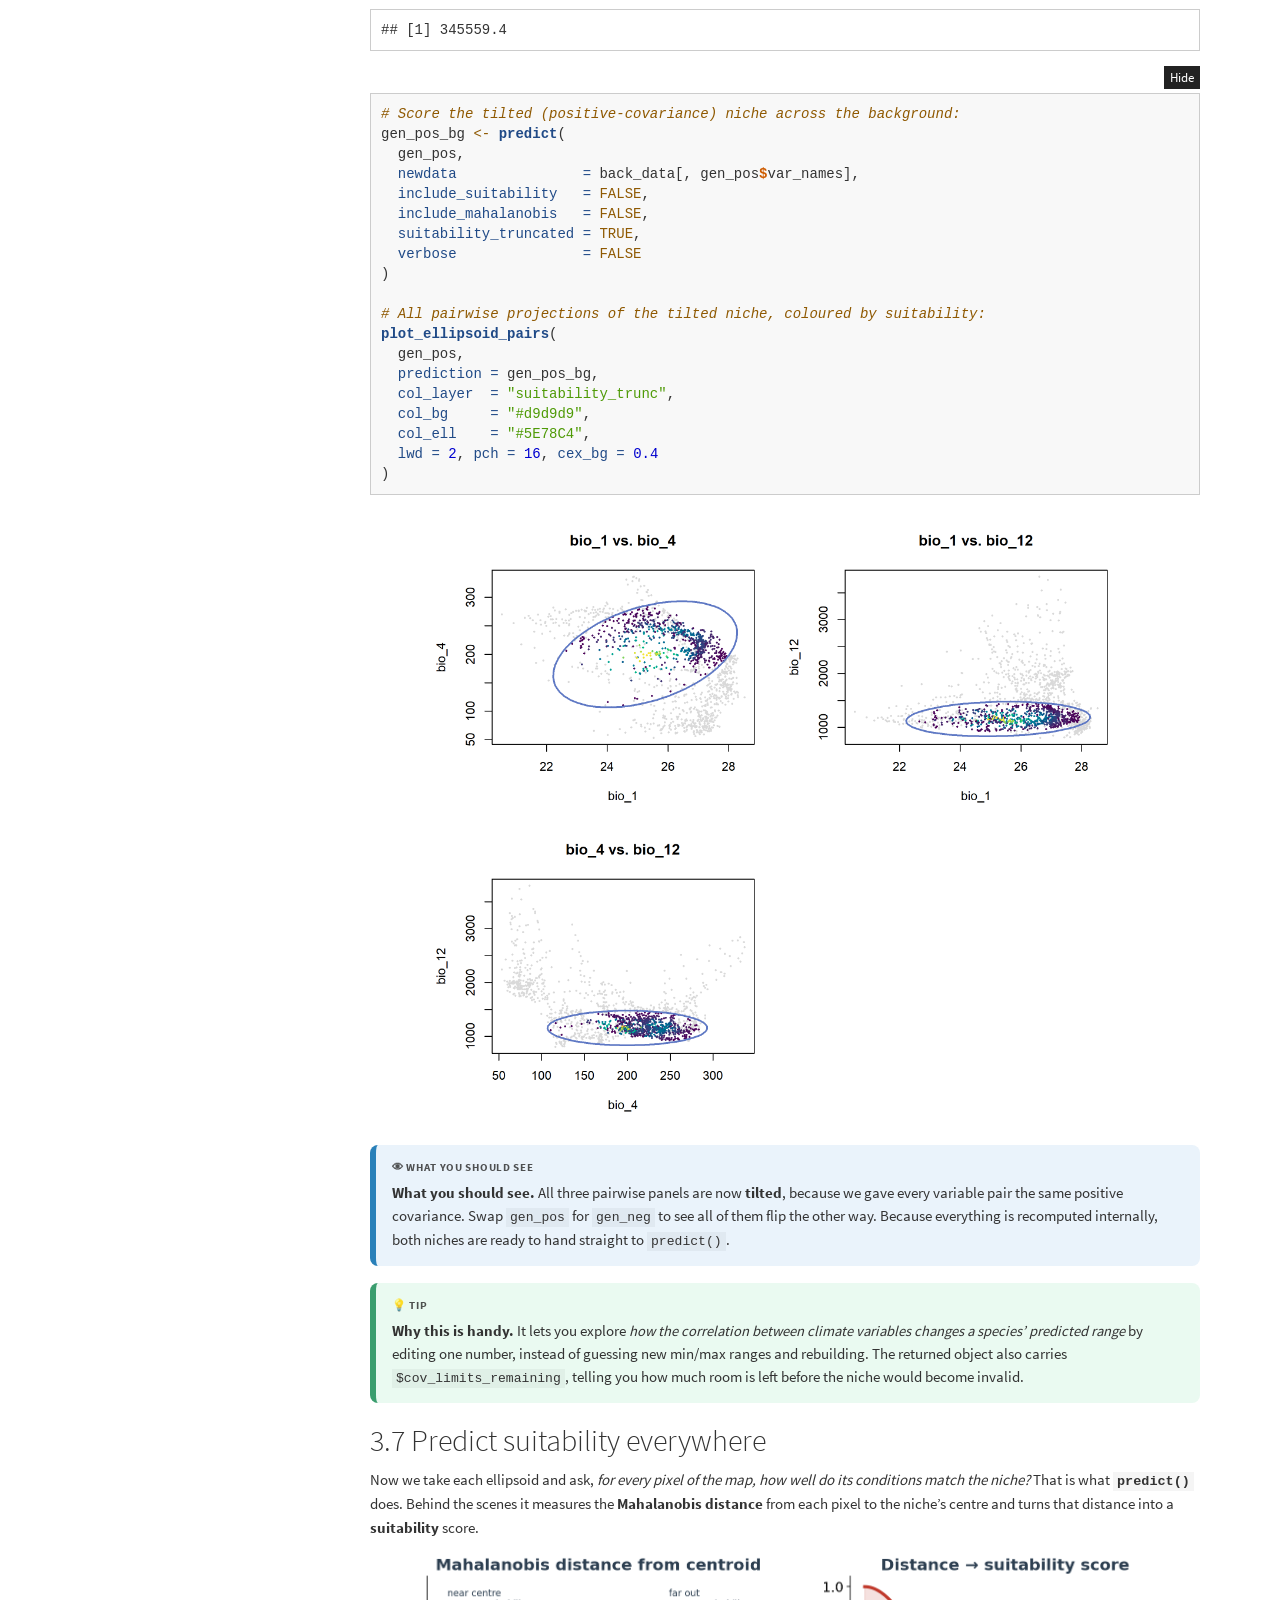
